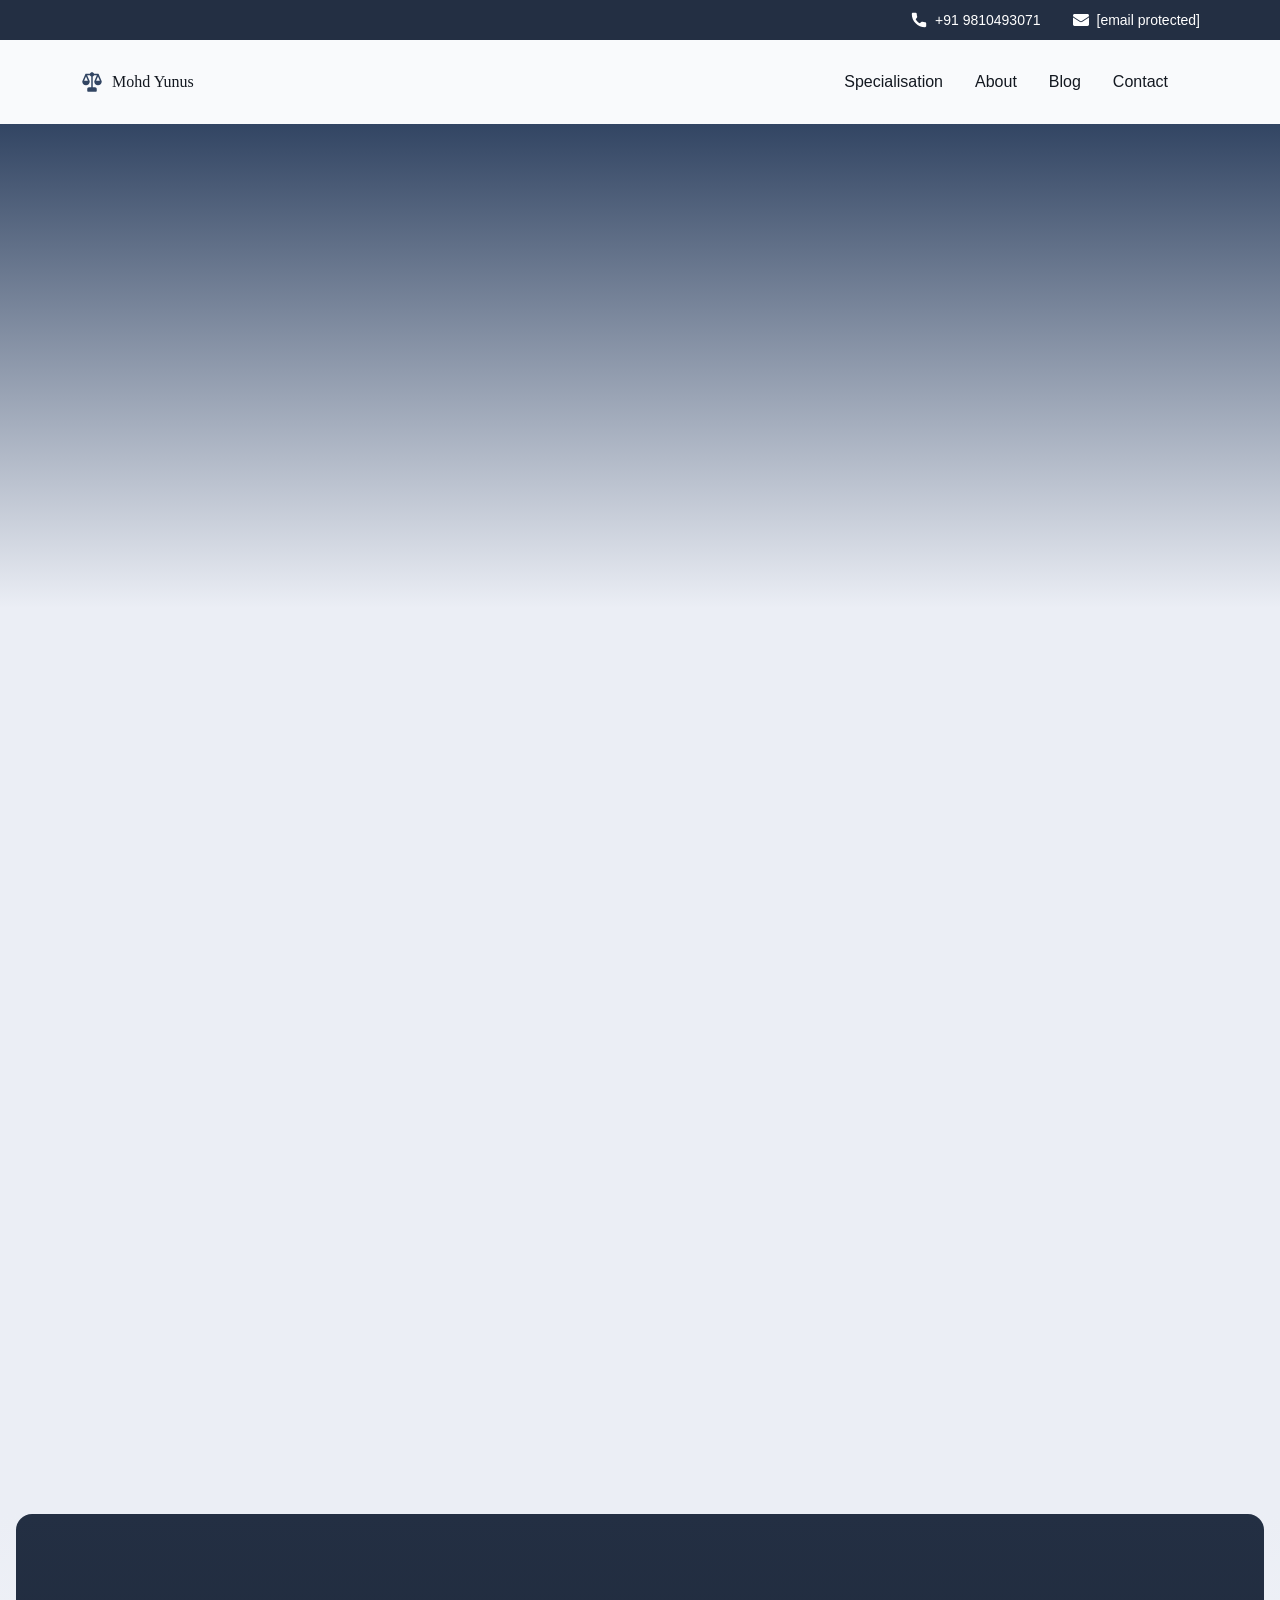
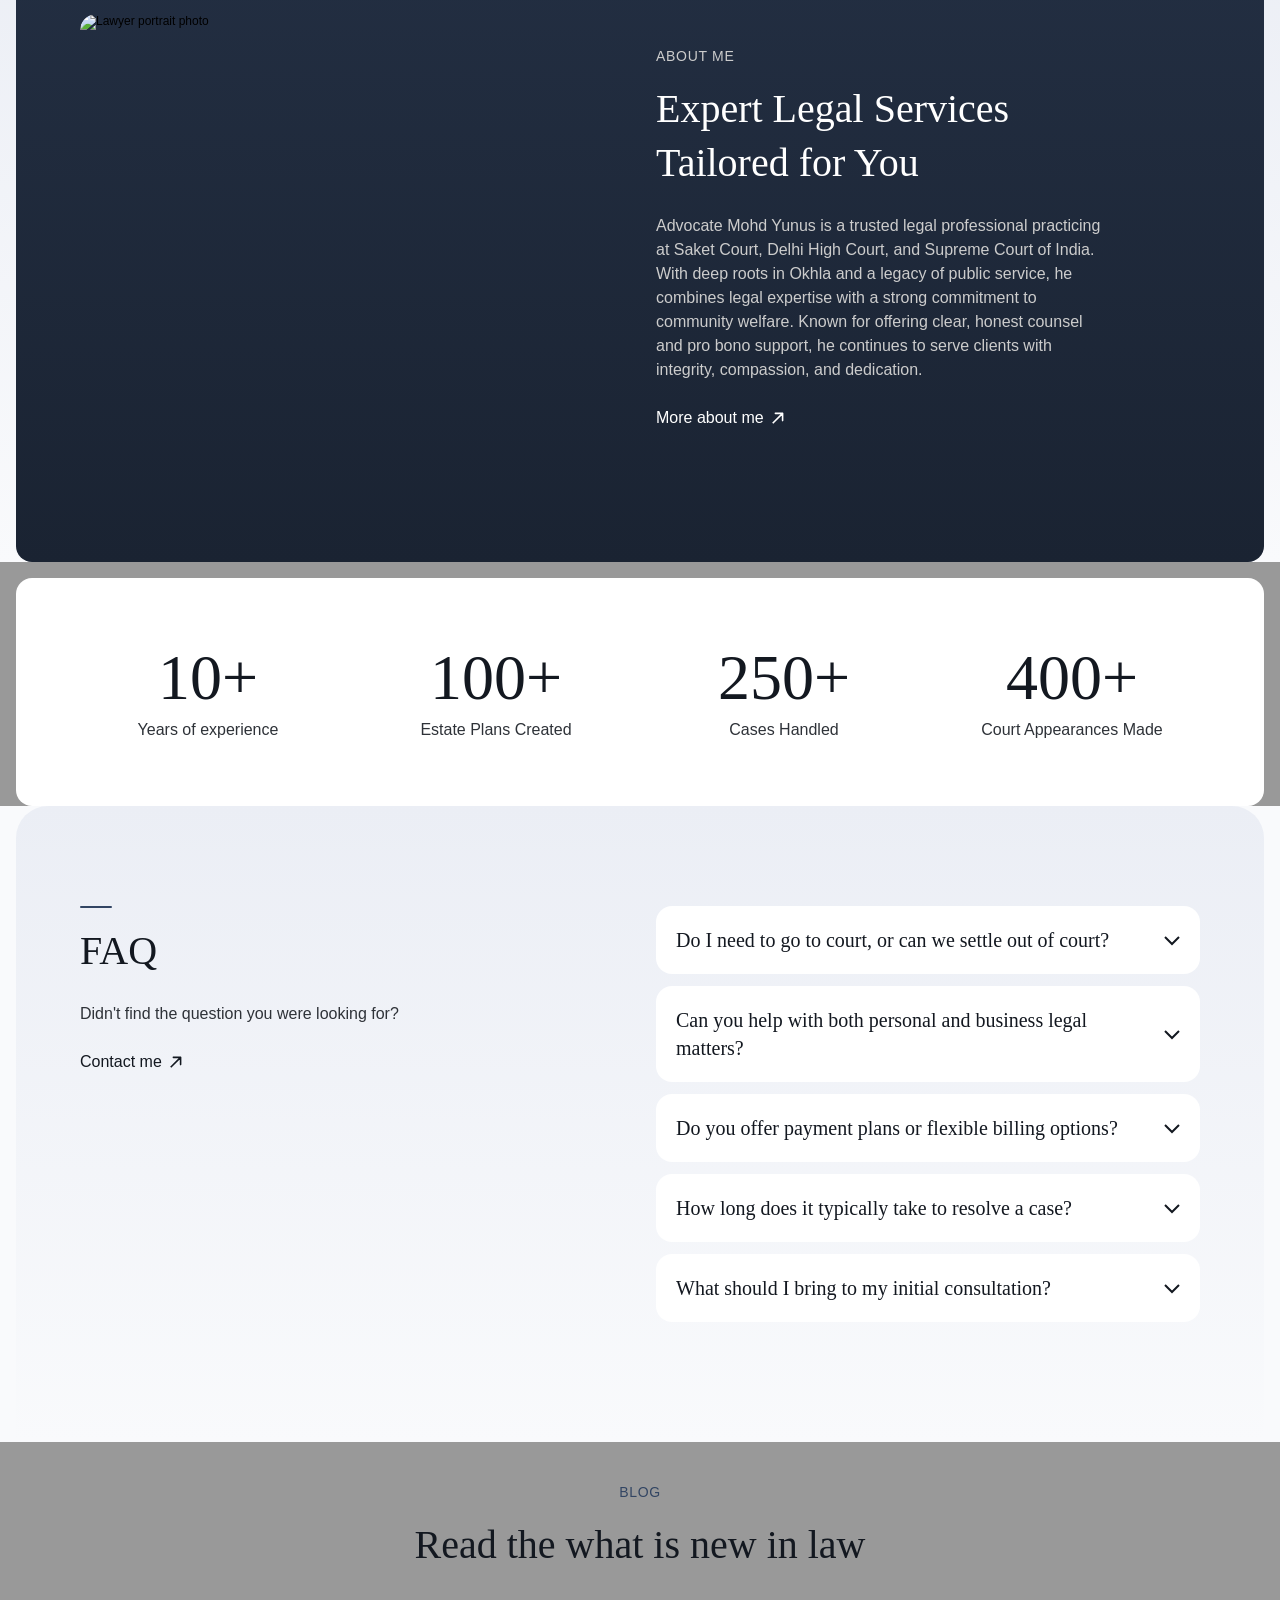
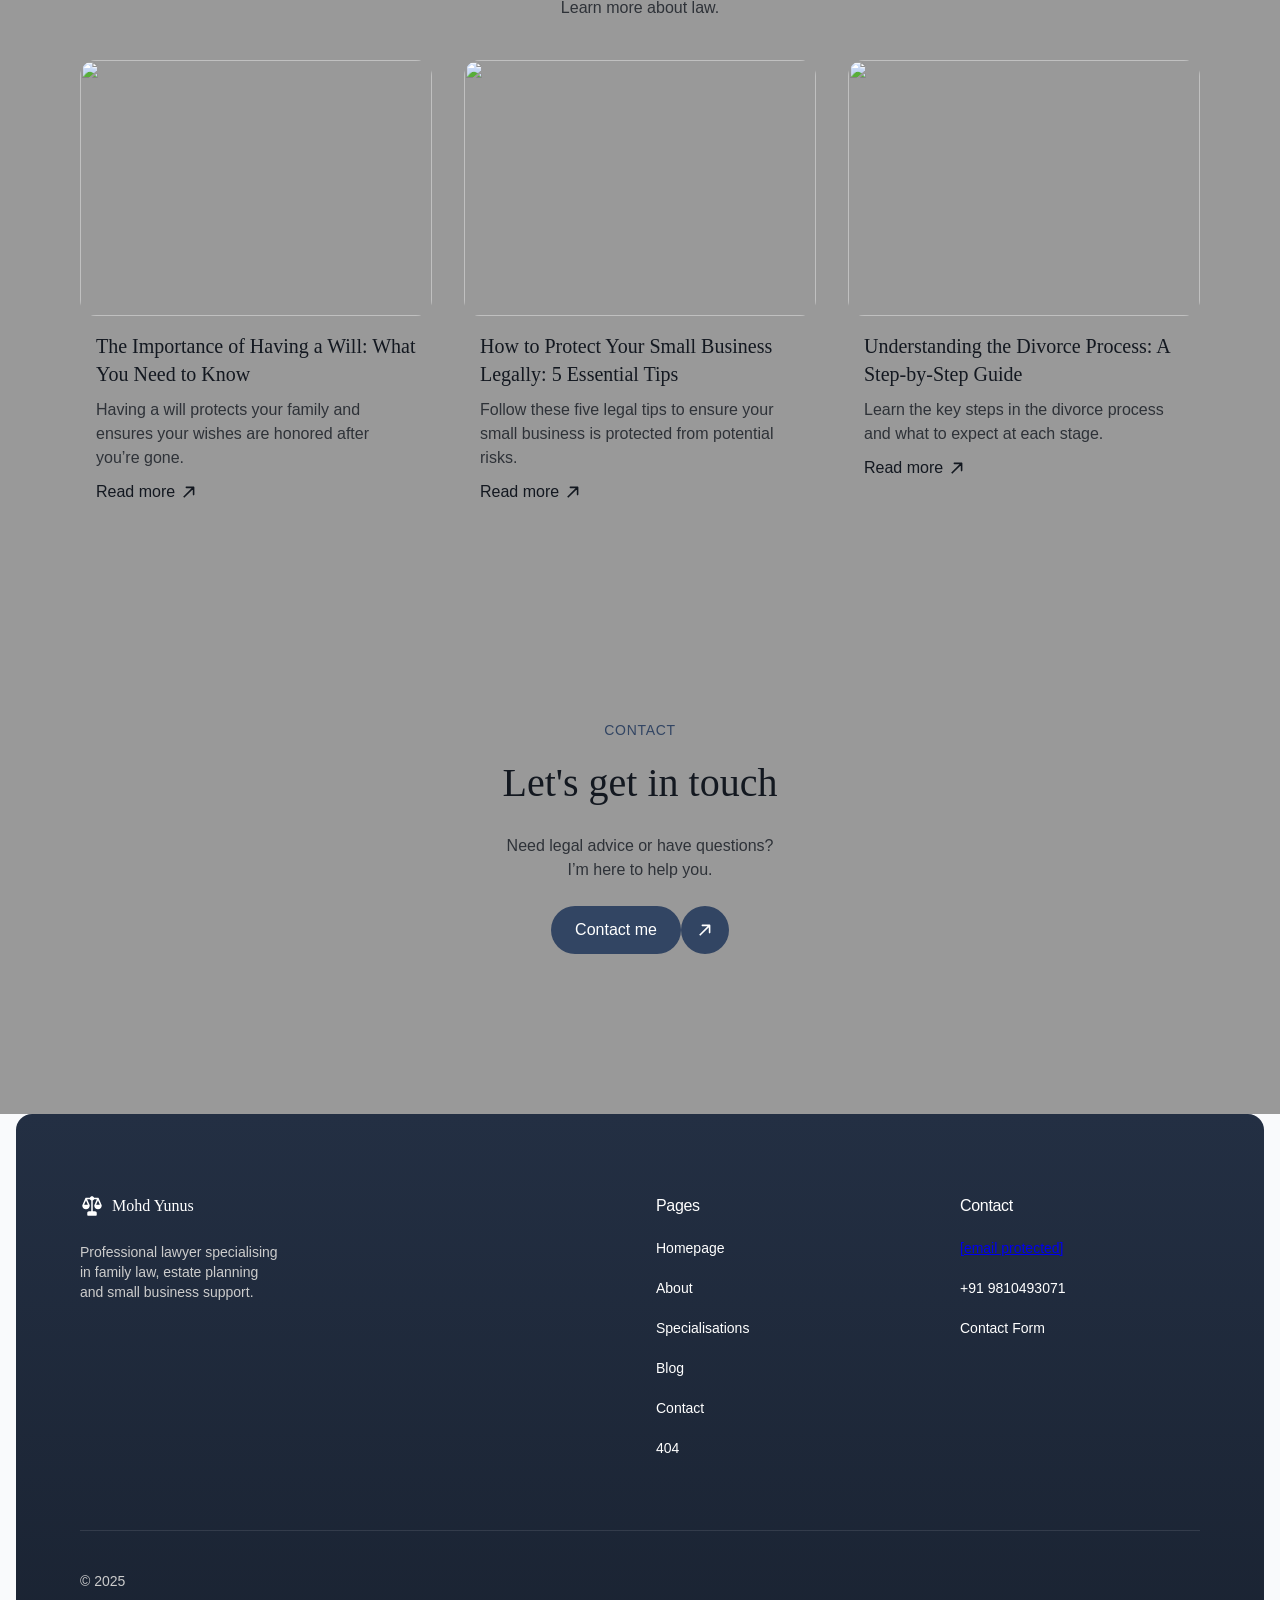
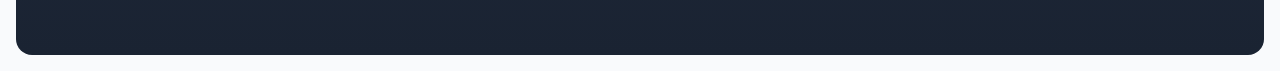
==== index.html @ 916b79f9 "Complete SEO optimization with AI LLM crawler support" ====
<!doctype html>

<html lang="en">
<head>
    <meta charset="utf-8">
    
    
    
    
    
    
    <meta name="viewport" content="width=device-width">
    <meta name="keywords" content="Advocate Mohd Yunus, Lawyer Delhi, Legal Services India, Family Lawyer, Estate Planning, Mining Law, Contract Lawyer, Child Custody, Divorce Lawyer, Supreme Court Lawyer, Delhi High Court, Saket Court">
    <meta name="author" content="Advocate Mohd Yunus">
    <meta name="robots" content="index, follow, max-image-preview:large, max-snippet:-1, max-video-preview:-1">
    <link rel="canonical" href="https://advocateyunus.com/">
    <meta name="generator" content="Framer 2797bee">
    <title>Advocate Mohd Yunus | Expert Legal Services in Delhi & Supreme Court of India</title>
    <meta name="description" content="Advocate Mohd Yunus provides expert legal services in Delhi. Specializing in family law, estate planning, mining law, contracts, child custody & divorce. 10+ years experience practicing at Saket Court, Delhi High Court & Supreme Court. Contact: contact@advocateyunus.com | +91 9810493071">
    <meta name="framer-search-index" content="https://framerusercontent.com/sites/4rAdykDVfMFw7uC4xxz9VT/searchIndex-JiqKO7cBaAKo.json">
    <link href="https://framerusercontent.com/images/tK2QjKomqQqYS8yhYmkJSuye4dE.png" rel="icon" media="(prefers-color-scheme: light)">
    <link href="https://framerusercontent.com/images/tK2QjKomqQqYS8yhYmkJSuye4dE.png" rel="icon" media="(prefers-color-scheme: dark)">
    <link rel="apple-touch-icon" href="https://framerusercontent.com/images/VGhQ67947TiY9i3liEB4foCdPtM.png">
    
    <meta property="og:type" content="website">
    <meta property="og:title" content="Advocate Mohd Yunus | Expert Legal Services in Delhi & Supreme Court of India">
    <meta property="og:description" content="Advocate Mohd Yunus provides expert legal services in Delhi. Specializing in family law, estate planning, mining law, contracts, child custody & divorce. 10+ years experience. Contact: contact@advocateyunus.com">
    <meta property="og:image" content="https://framerusercontent.com/images/YkQaGSeZFyuKtvyQGLOYklIkgs.png">
    
    <meta name="twitter:card" content="summary_large_image">
    <meta name="twitter:title" content="Advocate Mohd Yunus | Expert Legal Services in Delhi & Supreme Court of India">
    <meta name="twitter:description" content="Advocate Mohd Yunus provides expert legal services in Delhi. Specializing in family law, estate planning, mining law, contracts, child custody & divorce. 10+ years experience.">
    <meta name="twitter:image" content="https://framerusercontent.com/images/YkQaGSeZFyuKtvyQGLOYklIkgs.png">
    
    <link href="https://fonts.gstatic.com" rel="preconnect" crossorigin>
    <meta name="robots" content="max-image-preview:large">
    
    <!-- JSON-LD Structured Data -->
    <script type="application/ld+json">
    {
      "@context": "https://schema.org",
      "@type": "LegalService",
      "name": "Advocate Mohd Yunus",
      "description": "Expert legal services in Delhi specializing in family law, estate planning, mining law, contracts, child custody and divorce. 10+ years experience practicing at Saket Court, Delhi High Court and Supreme Court of India.",
      "url": "https://advocateyunus.com",
      "email": "contact@advocateyunus.com",
      "telephone": "+91-9810493071",
      "address": {
        "@type": "PostalAddress",
        "addressLocality": "Delhi",
        "addressCountry": "IN"
      },
      "geo": {
        "@type": "GeoCoordinates",
        "latitude": "28.6139",
        "longitude": "77.2090"
      },
      "areaServed": [
        {
          "@type": "City",
          "name": "Delhi"
        },
        {
          "@type": "Country",
          "name": "India"
        }
      ],
      "serviceType": [
        "Mediation Law",
        "Estate Planning",
        "Mining Law",
        "Contract Law",
        "Child Custody",
        "Divorce Law"
      ],
      "priceRange": "$$",
      "openingHours": "Mo-Fr 09:00-18:00",
      "hasMap": "https://maps.google.com/?q=Delhi+High+Court",
      "sameAs": [
        "https://www.linkedin.com/in/advocate-mohd-yunus"
      ],
      "founder": {
        "@type": "Person",
        "name": "Mohd Yunus",
        "jobTitle": "Advocate",
        "worksFor": {
          "@type": "LegalService",
          "name": "Advocate Mohd Yunus Legal Services"
        }
      },
      "aggregateRating": {
        "@type": "AggregateRating",
        "ratingValue": "4.9",
        "reviewCount": "250"
      }
    }
    </script>
    
    <style data-framer-breakpoint-css>@media(min-width: 1200px){.hidden-72rtr7{display:none!important}}@media(min-width: 810px) and (max-width: 1199px){.hidden-1yc80aa{display:none!important}}@media(max-width: 809px){.hidden-hxbb5n{display:none!important}}@media(min-width: 1200px){.hidden-m9gci1{display:none!important}}@media(min-width: 810px) and (max-width: 1199px){.hidden-1yood0i{display:none!important}}@media(max-width: 809px){.hidden-j2nasg{display:none!important}}</style><style data-framer-css-ssr-minified data-framer-components="framer-lib-cursors-host framer-QryE0 PropertyOverrides framer-IDsG3 framer-3CgYB framer-mmjYG framer-1ywat framer-ycDp0 framer-3ITvK framer-KCPfn framer-cVhwA framer-QvtSP framer-xlokn framer-81B8J framer-LLUY5 framer-O5gHG framer-Vlhnf framer-vJLm0">html,body,#main{margin:0;padding:0;box-sizing:border-box}:root{-webkit-font-smoothing:antialiased;-moz-osx-font-smoothing:grayscale}*{box-sizing:border-box;-webkit-font-smoothing:inherit}h1,h2,h3,h4,h5,h6,p,figure{margin:0}body,input,textarea,select,button{font-size:12px;font-family:sans-serif}body{--token-4a4268db-317d-4b89-bb7c-a92d9f2e035b: rgb(255, 255, 255);--token-ad6697a3-ea3b-4afc-ad61-66cc21576f35: rgb(249, 250, 252);--token-e6f66063-2ea4-4b3e-b02e-57e110d498fe: rgb(235, 238, 245);--token-0f85ed15-1602-4ebc-b9a9-9b1743b4aebd: rgb(50, 69, 99);--token-94a849e7-2d44-4029-a7ca-f017edca7ccd: rgb(43, 58, 84);--token-3914602b-7193-4cdb-a2aa-e2fc04763115: rgb(35, 47, 67);--token-6564a0e1-02fd-4771-bd54-fc4b951293fe: rgb(19, 24, 32);--token-0cb02cf8-19e9-47b1-bb01-b3e2b716f06c: rgb(46, 50, 56);--token-3fe2e14a-b264-418c-abb0-1ddf8d50fcd5: rgb(242, 242, 242);--token-c2a46b00-e309-4fd3-9f26-e560bb3b47d8: rgb(204, 204, 204);--token-78ba4c1b-d86e-4555-972e-9daa4dbead7c: rgb(153, 153, 153)}#__framer-badge-container{position:fixed;bottom:0;padding:20px;width:100%;display:flex;justify-content:right;pointer-events:none;z-index:314159}.__framer-badge{pointer-events:auto}@font-face{font-family:Lustria;font-style:normal;font-weight:400;font-display:swap;src:url(https://fonts.gstatic.com/s/lustria/v13/9oRONYodvDEyjuhOnC8zMw.woff2) format("woff2");unicode-range:U+0000-00FF,U+0131,U+0152-0153,U+02BB-02BC,U+02C6,U+02DA,U+02DC,U+0304,U+0308,U+0329,U+2000-206F,U+20AC,U+2122,U+2191,U+2193,U+2212,U+2215,U+FEFF,U+FFFD}@font-face{font-family:Inter;src:url(https://framerusercontent.com/assets/5vvr9Vy74if2I6bQbJvbw7SY1pQ.woff2);font-display:swap;font-style:normal;font-weight:400;unicode-range:U+0460-052F,U+1C80-1C88,U+20B4,U+2DE0-2DFF,U+A640-A69F,U+FE2E-FE2F}@font-face{font-family:Inter;src:url(https://framerusercontent.com/assets/EOr0mi4hNtlgWNn9if640EZzXCo.woff2);font-display:swap;font-style:normal;font-weight:400;unicode-range:U+0301,U+0400-045F,U+0490-0491,U+04B0-04B1,U+2116}@font-face{font-family:Inter;src:url(https://framerusercontent.com/assets/Y9k9QrlZAqio88Klkmbd8VoMQc.woff2);font-display:swap;font-style:normal;font-weight:400;unicode-range:U+1F00-1FFF}@font-face{font-family:Inter;src:url(https://framerusercontent.com/assets/OYrD2tBIBPvoJXiIHnLoOXnY9M.woff2);font-display:swap;font-style:normal;font-weight:400;unicode-range:U+0370-03FF}@font-face{font-family:Inter;src:url(https://framerusercontent.com/assets/JeYwfuaPfZHQhEG8U5gtPDZ7WQ.woff2);font-display:swap;font-style:normal;font-weight:400;unicode-range:U+0100-024F,U+0259,U+1E00-1EFF,U+2020,U+20A0-20AB,U+20AD-20CF,U+2113,U+2C60-2C7F,U+A720-A7FF}@font-face{font-family:Inter;src:url(https://framerusercontent.com/assets/vQyevYAyHtARFwPqUzQGpnDs.woff2);font-display:swap;font-style:normal;font-weight:400;unicode-range:U+0000-00FF,U+0131,U+0152-0153,U+02BB-02BC,U+02C6,U+02DA,U+02DC,U+2000-206F,U+2074,U+20AC,U+2122,U+2191,U+2193,U+2212,U+2215,U+FEFF,U+FFFD}@font-face{font-family:Inter;src:url(https://framerusercontent.com/assets/b6Y37FthZeALduNqHicBT6FutY.woff2);font-display:swap;font-style:normal;font-weight:400;unicode-range:U+0102-0103,U+0110-0111,U+0128-0129,U+0168-0169,U+01A0-01A1,U+01AF-01B0,U+1EA0-1EF9,U+20AB}@font-face{font-family:Inter;src:url(https://framerusercontent.com/assets/DpPBYI0sL4fYLgAkX8KXOPVt7c.woff2);font-display:swap;font-style:normal;font-weight:700;unicode-range:U+0460-052F,U+1C80-1C88,U+20B4,U+2DE0-2DFF,U+A640-A69F,U+FE2E-FE2F}@font-face{font-family:Inter;src:url(https://framerusercontent.com/assets/4RAEQdEOrcnDkhHiiCbJOw92Lk.woff2);font-display:swap;font-style:normal;font-weight:700;unicode-range:U+0301,U+0400-045F,U+0490-0491,U+04B0-04B1,U+2116}@font-face{font-family:Inter;src:url(https://framerusercontent.com/assets/1K3W8DizY3v4emK8Mb08YHxTbs.woff2);font-display:swap;font-style:normal;font-weight:700;unicode-range:U+1F00-1FFF}@font-face{font-family:Inter;src:url(https://framerusercontent.com/assets/tUSCtfYVM1I1IchuyCwz9gDdQ.woff2);font-display:swap;font-style:normal;font-weight:700;unicode-range:U+0370-03FF}@font-face{font-family:Inter;src:url(https://framerusercontent.com/assets/VgYFWiwsAC5OYxAycRXXvhze58.woff2);font-display:swap;font-style:normal;font-weight:700;unicode-range:U+0100-024F,U+0259,U+1E00-1EFF,U+2020,U+20A0-20AB,U+20AD-20CF,U+2113,U+2C60-2C7F,U+A720-A7FF}@font-face{font-family:Inter;src:url(https://framerusercontent.com/assets/DXD0Q7LSl7HEvDzucnyLnGBHM.woff2);font-display:swap;font-style:normal;font-weight:700;unicode-range:U+0000-00FF,U+0131,U+0152-0153,U+02BB-02BC,U+02C6,U+02DA,U+02DC,U+2000-206F,U+2074,U+20AC,U+2122,U+2191,U+2193,U+2212,U+2215,U+FEFF,U+FFFD}@font-face{font-family:Inter;src:url(https://framerusercontent.com/assets/GIryZETIX4IFypco5pYZONKhJIo.woff2);font-display:swap;font-style:normal;font-weight:700;unicode-range:U+0102-0103,U+0110-0111,U+0128-0129,U+0168-0169,U+01A0-01A1,U+01AF-01B0,U+1EA0-1EF9,U+20AB}@font-face{font-family:Inter;src:url(https://framerusercontent.com/assets/H89BbHkbHDzlxZzxi8uPzTsp90.woff2);font-display:swap;font-style:italic;font-weight:700;unicode-range:U+0460-052F,U+1C80-1C88,U+20B4,U+2DE0-2DFF,U+A640-A69F,U+FE2E-FE2F}@font-face{font-family:Inter;src:url(https://framerusercontent.com/assets/u6gJwDuwB143kpNK1T1MDKDWkMc.woff2);font-display:swap;font-style:italic;font-weight:700;unicode-range:U+0301,U+0400-045F,U+0490-0491,U+04B0-04B1,U+2116}@font-face{font-family:Inter;src:url(https://framerusercontent.com/assets/43sJ6MfOPh1LCJt46OvyDuSbA6o.woff2);font-display:swap;font-style:italic;font-weight:700;unicode-range:U+1F00-1FFF}@font-face{font-family:Inter;src:url(https://framerusercontent.com/assets/wccHG0r4gBDAIRhfHiOlq6oEkqw.woff2);font-display:swap;font-style:italic;font-weight:700;unicode-range:U+0370-03FF}@font-face{font-family:Inter;src:url(https://framerusercontent.com/assets/WZ367JPwf9bRW6LdTHN8rXgSjw.woff2);font-display:swap;font-style:italic;font-weight:700;unicode-range:U+0100-024F,U+0259,U+1E00-1EFF,U+2020,U+20A0-20AB,U+20AD-20CF,U+2113,U+2C60-2C7F,U+A720-A7FF}@font-face{font-family:Inter;src:url(https://framerusercontent.com/assets/QxmhnWTzLtyjIiZcfaLIJ8EFBXU.woff2);font-display:swap;font-style:italic;font-weight:700;unicode-range:U+0000-00FF,U+0131,U+0152-0153,U+02BB-02BC,U+02C6,U+02DA,U+02DC,U+2000-206F,U+2074,U+20AC,U+2122,U+2191,U+2193,U+2212,U+2215,U+FEFF,U+FFFD}@font-face{font-family:Inter;src:url(https://framerusercontent.com/assets/2A4Xx7CngadFGlVV4xrO06OBHY.woff2);font-display:swap;font-style:italic;font-weight:700;unicode-range:U+0102-0103,U+0110-0111,U+0128-0129,U+0168-0169,U+01A0-01A1,U+01AF-01B0,U+1EA0-1EF9,U+20AB}@font-face{font-family:Inter;src:url(https://framerusercontent.com/assets/CfMzU8w2e7tHgF4T4rATMPuWosA.woff2);font-display:swap;font-style:italic;font-weight:400;unicode-range:U+0460-052F,U+1C80-1C88,U+20B4,U+2DE0-2DFF,U+A640-A69F,U+FE2E-FE2F}@font-face{font-family:Inter;src:url(https://framerusercontent.com/assets/867QObYax8ANsfX4TGEVU9YiCM.woff2);font-display:swap;font-style:italic;font-weight:400;unicode-range:U+0301,U+0400-045F,U+0490-0491,U+04B0-04B1,U+2116}@font-face{font-family:Inter;src:url(https://framerusercontent.com/assets/Oyn2ZbENFdnW7mt2Lzjk1h9Zb9k.woff2);font-display:swap;font-style:italic;font-weight:400;unicode-range:U+1F00-1FFF}@font-face{font-family:Inter;src:url(https://framerusercontent.com/assets/cdAe8hgZ1cMyLu9g005pAW3xMo.woff2);font-display:swap;font-style:italic;font-weight:400;unicode-range:U+0370-03FF}@font-face{font-family:Inter;src:url(https://framerusercontent.com/assets/DOfvtmE1UplCq161m6Hj8CSQYg.woff2);font-display:swap;font-style:italic;font-weight:400;unicode-range:U+0100-024F,U+0259,U+1E00-1EFF,U+2020,U+20A0-20AB,U+20AD-20CF,U+2113,U+2C60-2C7F,U+A720-A7FF}@font-face{font-family:Inter;src:url(https://framerusercontent.com/assets/vFzuJY0c65av44uhEKB6vyjFMg.woff2);font-display:swap;font-style:italic;font-weight:400;unicode-range:U+0000-00FF,U+0131,U+0152-0153,U+02BB-02BC,U+02C6,U+02DA,U+02DC,U+2000-206F,U+2074,U+20AC,U+2122,U+2191,U+2193,U+2212,U+2215,U+FEFF,U+FFFD}@font-face{font-family:Inter;src:url(https://framerusercontent.com/assets/tKtBcDnBMevsEEJKdNGhhkLzYo.woff2);font-display:swap;font-style:italic;font-weight:400;unicode-range:U+0102-0103,U+0110-0111,U+0128-0129,U+0168-0169,U+01A0-01A1,U+01AF-01B0,U+1EA0-1EF9,U+20AB}@font-face{font-family:Satoshi;src:url(https://framerusercontent.com/third-party-assets/fontshare/wf/P2LQKHE6KA6ZP4AAGN72KDWMHH6ZH3TA/ZC32TK2P7FPS5GFTL46EU6KQJA24ZYDB/7AHDUZ4A7LFLVFUIFSARGIWCRQJHISQP.woff2);font-display:swap;font-style:normal;font-weight:500}@font-face{font-family:Satoshi;src:url(https://framerusercontent.com/third-party-assets/fontshare/wf/TTX2Z3BF3P6Y5BQT3IV2VNOK6FL22KUT/7QYRJOI3JIMYHGY6CH7SOIFRQLZOLNJ6/KFIAZD4RUMEZIYV6FQ3T3GP5PDBDB6JY.woff2);font-display:swap;font-style:normal;font-weight:400}@font-face{font-family:Satoshi;src:url(https://framerusercontent.com/third-party-assets/fontshare/wf/LAFFD4SDUCDVQEXFPDC7C53EQ4ZELWQI/PXCT3G6LO6ICM5I3NTYENYPWJAECAWDD/GHM6WVH6MILNYOOCXHXB5GTSGNTMGXZR.woff2);font-display:swap;font-style:normal;font-weight:700}@font-face{font-family:Satoshi;src:url(https://framerusercontent.com/third-party-assets/fontshare/wf/CDEBEFT2R7XKNGXSBBLZGMY4MMHZG75P/HEVKDGQCYDZ7Z6CDVR2ZQGBCTUD6ZARH/BKWEE3VKGTFABE37K2DTH625VUSN2N35.woff2);font-display:swap;font-style:italic;font-weight:700}@font-face{font-family:Satoshi;src:url(https://framerusercontent.com/third-party-assets/fontshare/wf/MPIFA4B3XXRNY2MJDGP6GOOOAF6EOCLO/W5E4ZFYPJ3V6JKMBGHB6YMITK6EWS2XA/QOMBWPST76ICDYF6WOBS7SQ7RBT67QW2.woff2);font-display:swap;font-style:italic;font-weight:400}@font-face{font-family:Satoshi;src:url(https://framerusercontent.com/third-party-assets/fontshare/wf/NID3I7RITWZSKXRCJGOCMP5NOADJK6IG/2HLHGD7OBTWCOHW64YXOE5KFXHU4KJHM/ZHME2QIRFR7UPJ47NLY27RCAFY44CKZJ.woff2);font-display:swap;font-style:italic;font-weight:500}@font-face{font-family:Lustria Placeholder;src:local("Times New Roman");ascent-override:82.91%;descent-override:28.39%;line-gap-override:0%;size-adjust:115.18%}@font-face{font-family:Inter Placeholder;src:local("Arial");ascent-override:89.79%;descent-override:22.36%;line-gap-override:0%;size-adjust:107.89%}@font-face{font-family:Satoshi Placeholder;src:local("Arial");ascent-override:102.23%;descent-override:24.29%;line-gap-override:10.12%;size-adjust:98.8%}body{--framer-will-change-override: none}@supports (background: -webkit-named-image(i)) and (not (grid-template-rows: subgrid)){body{--framer-will-change-override: transform}}[data-framer-component-type]{position:absolute}[data-framer-component-type=Text]{cursor:inherit}[data-framer-component-text-autosized] *{white-space:pre}[data-framer-component-type=Text]>*{text-align:var(--framer-text-alignment, start)}[data-framer-component-type=Text] span span,[data-framer-component-type=Text] p span,[data-framer-component-type=Text] h1 span,[data-framer-component-type=Text] h2 span,[data-framer-component-type=Text] h3 span,[data-framer-component-type=Text] h4 span,[data-framer-component-type=Text] h5 span,[data-framer-component-type=Text] h6 span{display:block}[data-framer-component-type=Text] span span span,[data-framer-component-type=Text] p span span,[data-framer-component-type=Text] h1 span span,[data-framer-component-type=Text] h2 span span,[data-framer-component-type=Text] h3 span span,[data-framer-component-type=Text] h4 span span,[data-framer-component-type=Text] h5 span span,[data-framer-component-type=Text] h6 span span{display:unset}[data-framer-component-type=Text] div div span,[data-framer-component-type=Text] a div span,[data-framer-component-type=Text] span span span,[data-framer-component-type=Text] p span span,[data-framer-component-type=Text] h1 span span,[data-framer-component-type=Text] h2 span span,[data-framer-component-type=Text] h3 span span,[data-framer-component-type=Text] h4 span span,[data-framer-component-type=Text] h5 span span,[data-framer-component-type=Text] h6 span span,[data-framer-component-type=Text] a{font-family:var(--font-family);font-style:var(--font-style);font-weight:min(calc(var(--framer-font-weight-increase, 0) + var(--font-weight, 400)),900);color:var(--text-color);letter-spacing:var(--letter-spacing);font-size:var(--font-size);text-transform:var(--text-transform);--text-decoration: var(--framer-text-decoration-style, solid) var(--framer-text-decoration, none) var(--framer-text-decoration-color, currentcolor) var(--framer-text-decoration-thickness, auto);--text-decoration-skip-ink: var(--framer-text-decoration-skip-ink);--text-underline-offset: var(--framer-text-decoration-offset);line-height:var(--line-height)}[data-framer-component-type=Text] div div span,[data-framer-component-type=Text] a div span,[data-framer-component-type=Text] span span span,[data-framer-component-type=Text] p span span,[data-framer-component-type=Text] h1 span span,[data-framer-component-type=Text] h2 span span,[data-framer-component-type=Text] h3 span span,[data-framer-component-type=Text] h4 span span,[data-framer-component-type=Text] h5 span span,[data-framer-component-type=Text] h6 span span,[data-framer-component-type=Text] a{--font-family: var(--framer-font-family);--font-style: var(--framer-font-style);--font-weight: var(--framer-font-weight);--text-color: var(--framer-text-color);--letter-spacing: var(--framer-letter-spacing);--font-size: var(--framer-font-size);--text-transform: var(--framer-text-transform);--text-decoration: var(--framer-text-decoration-style, solid) var(--framer-text-decoration, none) var(--framer-text-decoration-color, currentcolor) var(--framer-text-decoration-thickness, auto);--text-decoration-skip-ink: var(--framer-text-decoration-skip-ink);--text-underline-offset: var(--framer-text-decoration-offset);--line-height: var(--framer-line-height)}[data-framer-component-type=Text] a,[data-framer-component-type=Text] a div span,[data-framer-component-type=Text] a span span span,[data-framer-component-type=Text] a p span span,[data-framer-component-type=Text] a h1 span span,[data-framer-component-type=Text] a h2 span span,[data-framer-component-type=Text] a h3 span span,[data-framer-component-type=Text] a h4 span span,[data-framer-component-type=Text] a h5 span span,[data-framer-component-type=Text] a h6 span span{--font-family: var(--framer-link-font-family, var(--framer-font-family));--font-style: var(--framer-link-font-style, var(--framer-font-style));--font-weight: var(--framer-link-font-weight, var(--framer-font-weight));--text-color: var(--framer-link-text-color, var(--framer-text-color));--font-size: var(--framer-link-font-size, var(--framer-font-size));--text-transform: var(--framer-link-text-transform, var(--framer-text-transform));--text-decoration: var(--framer-link-text-decoration-style, var(--framer-text-decoration-style, solid)) var(--framer-link-text-decoration, var(--framer-text-decoration, none)) var(--framer-link-text-decoration-color, var(--framer-text-decoration-color, currentcolor)) var(--framer-link-text-decoration-thickness, var(--framer-text-decoration-thickness, auto));--text-decoration-skip-ink: var(--framer-link-text-decoration-skip-ink, var(--framer-text-decoration-skip-ink));--text-underline-offset: var(--framer-link-text-decoration-offset, var(--framer-text-decoration-offset))}[data-framer-component-type=Text] a:hover,[data-framer-component-type=Text] a div span:hover,[data-framer-component-type=Text] a span span span:hover,[data-framer-component-type=Text] a p span span:hover,[data-framer-component-type=Text] a h1 span span:hover,[data-framer-component-type=Text] a h2 span span:hover,[data-framer-component-type=Text] a h3 span span:hover,[data-framer-component-type=Text] a h4 span span:hover,[data-framer-component-type=Text] a h5 span span:hover,[data-framer-component-type=Text] a h6 span span:hover{--font-family: var(--framer-link-hover-font-family, var(--framer-link-font-family, var(--framer-font-family)));--font-style: var(--framer-link-hover-font-style, var(--framer-link-font-style, var(--framer-font-style)));--font-weight: var(--framer-link-hover-font-weight, var(--framer-link-font-weight, var(--framer-font-weight)));--text-color: var(--framer-link-hover-text-color, var(--framer-link-text-color, var(--framer-text-color)));--font-size: var(--framer-link-hover-font-size, var(--framer-link-font-size, var(--framer-font-size)));--text-transform: var(--framer-link-hover-text-transform, var(--framer-link-text-transform, var(--framer-text-transform)));--text-decoration: var(--framer-link-hover-text-decoration-style, var(--framer-link-text-decoration-style, var(--framer-text-decoration-style, solid))) var(--framer-link-hover-text-decoration, var(--framer-link-text-decoration, var(--framer-text-decoration, none))) var(--framer-link-hover-text-decoration-color, var(--framer-link-text-decoration-color, var(--framer-text-decoration-color, currentcolor))) var(--framer-link-hover-text-decoration-thickness, var(--framer-link-text-decoration-thickness, var(--framer-text-decoration-thickness, auto)));--text-decoration-skip-ink: var(--framer-link-hover-text-decoration-skip-ink, var(--framer-link-text-decoration-skip-ink, var(--framer-text-decoration-skip-ink)));--text-underline-offset: var(--framer-link-hover-text-decoration-offset, var(--framer-link-text-decoration-offset, var(--framer-text-decoration-offset)))}[data-framer-component-type=Text].isCurrent a,[data-framer-component-type=Text].isCurrent a div span,[data-framer-component-type=Text].isCurrent a span span span,[data-framer-component-type=Text].isCurrent a p span span,[data-framer-component-type=Text].isCurrent a h1 span span,[data-framer-component-type=Text].isCurrent a h2 span span,[data-framer-component-type=Text].isCurrent a h3 span span,[data-framer-component-type=Text].isCurrent a h4 span span,[data-framer-component-type=Text].isCurrent a h5 span span,[data-framer-component-type=Text].isCurrent a h6 span span{--font-family: var(--framer-link-current-font-family, var(--framer-link-font-family, var(--framer-font-family)));--font-style: var(--framer-link-current-font-style, var(--framer-link-font-style, var(--framer-font-style)));--font-weight: var(--framer-link-current-font-weight, var(--framer-link-font-weight, var(--framer-font-weight)));--text-color: var(--framer-link-current-text-color, var(--framer-link-text-color, var(--framer-text-color)));--font-size: var(--framer-link-current-font-size, var(--framer-link-font-size, var(--framer-font-size)));--text-transform: var(--framer-link-current-text-transform, var(--framer-link-text-transform, var(--framer-text-transform)));--text-decoration: var(--framer-link-current-text-decoration-style, var(--framer-link-text-decoration-style, var(--framer-text-decoration-style, solid))) var(--framer-link-current-text-decoration, var(--framer-link-text-decoration, var(--framer-text-decoration, none))) var(--framer-link-current-text-decoration-color, var(--framer-link-text-decoration-color, var(--framer-text-decoration-color, currentcolor))) var(--framer-link-current-text-decoration-thickness, var(--framer-link-text-decoration-thickness, var(--framer-text-decoration-thickness, auto)));--text-decoration-skip-ink: var(--framer-link-current-text-decoration-skip-ink, var(--framer-link-text-decoration-skip-ink, var(--framer-text-decoration-skip-ink)));--text-underline-offset: var(--framer-link-current-text-decoration-offset, var(--framer-link-text-decoration-offset, var(--framer-text-decoration-offset)))}p.framer-text,div.framer-text,figure.framer-text,h1.framer-text,h2.framer-text,h3.framer-text,h4.framer-text,h5.framer-text,h6.framer-text,ol.framer-text,ul.framer-text{margin:0;padding:0}p.framer-text,div.framer-text,h1.framer-text,h2.framer-text,h3.framer-text,h4.framer-text,h5.framer-text,h6.framer-text,li.framer-text,ol.framer-text,ul.framer-text,span.framer-text:not([data-text-fill]){font-family:var(--framer-blockquote-font-family, var(--framer-font-family, Inter, Inter Placeholder, sans-serif));font-style:var(--framer-blockquote-font-style, var(--framer-font-style, normal));font-weight:var(--framer-blockquote-font-weight, var(--framer-font-weight, 400));color:var(--framer-blockquote-text-color, var(--framer-text-color, #000));font-size:calc(var(--framer-blockquote-font-size, var(--framer-font-size, 16px)) * var(--framer-font-size-scale, 1));letter-spacing:var(--framer-blockquote-letter-spacing, var(--framer-letter-spacing, 0));text-transform:var(--framer-blockquote-text-transform, var(--framer-text-transform, none));text-decoration-line:var(--framer-blockquote-text-decoration, var(--framer-text-decoration, initial));text-decoration-style:var(--framer-blockquote-text-decoration-style, var(--framer-text-decoration-style, initial));text-decoration-color:var(--framer-blockquote-text-decoration-color, var(--framer-text-decoration-color, initial));text-decoration-thickness:var(--framer-blockquote-text-decoration-thickness, var(--framer-text-decoration-thickness, initial));text-decoration-skip-ink:var(--framer-blockquote-text-decoration-skip-ink, var(--framer-text-decoration-skip-ink, initial));text-underline-offset:var(--framer-blockquote-text-decoration-offset, var(--framer-text-decoration-offset, initial));line-height:var(--framer-blockquote-line-height, var(--framer-line-height, 1.2em));text-align:var(--framer-blockquote-text-alignment, var(--framer-text-alignment, start));-webkit-text-stroke-width:var(--framer-text-stroke-width, initial);-webkit-text-stroke-color:var(--framer-text-stroke-color, initial);-moz-font-feature-settings:var(--framer-font-open-type-features, initial);-webkit-font-feature-settings:var(--framer-font-open-type-features, initial);font-feature-settings:var(--framer-font-open-type-features, initial);font-variation-settings:var(--framer-font-variation-axes, normal);text-wrap:var(--framer-text-wrap-override, var(--framer-text-wrap))}@supports not (color: color(display-p3 1 1 1)){p.framer-text,div.framer-text,h1.framer-text,h2.framer-text,h3.framer-text,h4.framer-text,h5.framer-text,h6.framer-text,li.framer-text,ol.framer-text,ul.framer-text,span.framer-text:not([data-text-fill]){color:var(--framer-blockquote-text-color-rgb, var(--framer-blockquote-text-color, var(--framer-text-color-rgb, var(--framer-text-color, #000))));-webkit-text-stroke-color:var(--framer-text-stroke-color-rgb, var(--framer-text-stroke-color, initial))}}.framer-fit-text .framer-text{white-space:nowrap;white-space-collapse:preserve}strong.framer-text{font-family:var(--framer-blockquote-font-family-bold, var(--framer-font-family-bold));font-style:var(--framer-blockquote-font-style-bold, var(--framer-font-style-bold));font-weight:var(--framer-blockquote-font-weight-bold, var(--framer-font-weight-bold, bolder));font-variation-settings:var(--framer-blockquote-font-variation-axes-bold, var(--framer-font-variation-axes-bold))}em.framer-text{font-family:var(--framer-blockquote-font-family-italic, var(--framer-font-family-italic));font-style:var(--framer-blockquote-font-style-italic, var(--framer-font-style-italic, italic));font-weight:var(--framer-blockquote-font-weight-italic, var(--framer-font-weight-italic));font-variation-settings:var(--framer-blockquote-font-variation-axes-italic, var(--framer-font-variation-axes-italic))}em.framer-text>strong.framer-text{font-family:var(--framer-blockquote-font-family-bold-italic, var(--framer-font-family-bold-italic));font-style:var(--framer-blockquote-font-style-bold-italic, var(--framer-font-style-bold-italic, italic));font-weight:var(--framer-blockquote-font-weight-bold-italic, var(--framer-font-weight-bold-italic, bolder));font-variation-settings:var(--framer-blockquote-font-variation-axes-bold-italic, var(--framer-font-variation-axes-bold-italic))}p.framer-text:not(:first-child),div.framer-text:not(:first-child),h1.framer-text:not(:first-child),h2.framer-text:not(:first-child),h3.framer-text:not(:first-child),h4.framer-text:not(:first-child),h5.framer-text:not(:first-child),h6.framer-text:not(:first-child),ol.framer-text:not(:first-child),ul.framer-text:not(:first-child),blockquote.framer-text:not(:first-child),table.framer-text:not(:first-child),figure.framer-text:not(:first-child),.framer-image.framer-text:not(:first-child){margin-top:var(--framer-blockquote-paragraph-spacing, var(--framer-paragraph-spacing, 0))}li.framer-text>ul.framer-text:nth-child(2),li.framer-text>ol.framer-text:nth-child(2){margin-top:0}.framer-text[data-text-fill]{display:inline-block;background-clip:text;-webkit-background-clip:text;-webkit-text-fill-color:transparent;padding:max(0em,calc(calc(1.3em - var(--framer-blockquote-line-height, var(--framer-line-height, 1.3em))) / 2));margin:min(0em,calc(calc(1.3em - var(--framer-blockquote-line-height, var(--framer-line-height, 1.3em))) / -2))}code.framer-text,code.framer-text span.framer-text:not([data-text-fill]){font-family:var(--framer-code-font-family, var(--framer-font-family, Inter, Inter Placeholder, sans-serif));font-style:var(--framer-blockquote-font-style, var(--framer-code-font-style, var(--framer-font-style, normal)));font-weight:var(--framer-blockquote-font-weight, var(--framer-code-font-weight, var(--framer-font-weight, 400)));color:var(--framer-blockquote-text-color, var(--framer-code-text-color, var(--framer-text-color, #000)));font-size:calc(var(--framer-blockquote-font-size, var(--framer-font-size, 16px)) * var(--framer-font-size-scale, 1));letter-spacing:var(--framer-blockquote-letter-spacing, var(--framer-letter-spacing, 0));line-height:var(--framer-blockquote-line-height, var(--framer-line-height, 1.2em))}@supports not (color: color(display-p3 1 1 1)){code.framer-text,code.framer-text span.framer-text:not([data-text-fill]){color:var(--framer-blockquote-text-color-rgb, var(--framer-blockquote-text-color, var(--framer-code-text-color-rgb, var(--framer-code-text-color, var(--framer-text-color-rgb, var(--framer-text-color, #000))))))}}blockquote.framer-text{margin-block-start:initial;margin-block-end:initial;margin-inline-start:initial;margin-inline-end:initial;unicode-bidi:initial}a.framer-text,a.framer-text span.framer-text:not([data-text-fill]),span.framer-text[data-nested-link],span.framer-text[data-nested-link] span.framer-text:not([data-text-fill]){font-family:var(--framer-blockquote-font-family, var(--framer-link-font-family, var(--framer-font-family, Inter, Inter Placeholder, sans-serif)));font-style:var(--framer-blockquote-font-style, var(--framer-link-font-style, var(--framer-font-style, normal)));font-weight:var(--framer-blockquote-font-weight, var(--framer-link-font-weight, var(--framer-font-weight, 400)));color:var(--framer-blockquote-text-color, var(--framer-link-text-color, var(--framer-text-color, #000)));font-size:calc(var(--framer-blockquote-font-size, var(--framer-font-size, 16px)) * var(--framer-font-size-scale, 1));text-transform:var(--framer-blockquote-text-transform, var(--framer-link-text-transform, var(--framer-text-transform, none)));cursor:var(--framer-custom-cursors, pointer)}a.framer-text,span.framer-text[data-nested-link]{text-decoration-line:var(--framer-blockquote-text-decoration, var(--framer-link-text-decoration, var(--framer-text-decoration, initial)));text-decoration-style:var(--framer-blockquote-text-decoration-style, var(--framer-link-text-decoration-style, var(--framer-text-decoration-style, initial)));text-decoration-color:var(--framer-blockquote-text-decoration-color, var(--framer-link-text-decoration-color, var(--framer-text-decoration-color, initial)));text-decoration-thickness:var(--framer-blockquote-text-decoration-thickness, var(--framer-link-text-decoration-thickness, var(--framer-text-decoration-thickness, initial)));text-decoration-skip-ink:var(--framer-blockquote-text-decoration-skip-ink, var(--framer-link-text-decoration-skip-ink, var(--framer-text-decoration-skip-ink, initial)));text-underline-offset:var(--framer-blockquote-text-decoration-offset, var(--framer-link-text-decoration-offset, var(--framer-text-decoration-offset, initial)))}@supports not (color: color(display-p3 1 1 1)){a.framer-text,a.framer-text span.framer-text:not([data-text-fill]),span.framer-text[data-nested-link],span.framer-text[data-nested-link] span.framer-text:not([data-text-fill]){color:var(--framer-blockquote-text-color-rgb, var(--framer-blockquote-text-color, var(--framer-link-text-color-rgb, var(--framer-link-text-color, var(--framer-text-color-rgb, var(--framer-text-color, #000))))))}}code.framer-text a.framer-text,code.framer-text a.framer-text span.framer-text:not([data-text-fill]),code.framer-text span.framer-text[data-nested-link],code.framer-text span.framer-text[data-nested-link] span.framer-text:not([data-text-fill]){font-family:var(--framer-code-font-family, var(--framer-font-family, Inter, Inter Placeholder, sans-serif));font-style:var(--framer-blockquote-font-style, var(--framer-code-font-style, var(--framer-font-style, normal)));font-weight:var(--framer-blockquote-font-weight, var(--framer-code-font-weight, var(--framer-font-weight, 400)));color:var(--framer-blockquote-text-color, var(--framer-link-text-color, var(--framer-code-text-color, var(--framer-text-color, #000))));font-size:calc(var(--framer-blockquote-font-size, var(--framer-font-size, 16px)) * var(--framer-font-size-scale, 1))}@supports not (color: color(display-p3 1 1 1)){code.framer-text a.framer-text,code.framer-text a.framer-text span.framer-text:not([data-text-fill]),code.framer-text span.framer-text[data-nested-link],code.framer-text span.framer-text[data-nested-link] span.framer-text:not([data-text-fill]){color:var(--framer-blockquote-text-color-rgb, var(--framer-blockquote-text-color, var(--framer-link-text-color-rgb, var(--framer-link-text-color, var(--framer-code-text-color-rgb, var(--framer-code-text-color, var(--framer-text-color-rgb, var(--framer-text-color, #000))))))))}}a.framer-text:hover,a.framer-text:hover span.framer-text:not([data-text-fill]),span.framer-text[data-nested-link]:hover,span.framer-text[data-nested-link]:hover span.framer-text:not([data-text-fill]){font-family:var(--framer-link-hover-font-family, var(--framer-blockquote-font-family, var(--framer-link-font-family, var(--framer-font-family, Inter, Inter Placeholder, sans-serif))));font-style:var(--framer-link-hover-font-style, var(--framer-blockquote-font-style, var(--framer-link-font-style, var(--framer-font-style, normal))));font-weight:var(--framer-link-hover-font-weight, var(--framer-blockquote-font-weight, var(--framer-link-font-weight, var(--framer-font-weight, 400))));color:var(--framer-link-hover-text-color, var(--framer-blockquote-text-color, var(--framer-link-text-color, var(--framer-text-color, #000))));font-size:calc(var(--framer-link-hover-font-size, var(--framer-blockquote-font-size, var(--framer-font-size, 16px))) * var(--framer-font-size-scale, 1));text-transform:var(--framer-link-hover-text-transform, var(--framer-blockquote-text-transform, var(--framer-link-text-transform, var(--framer-text-transform, none))))}a.framer-text:hover,span.framer-text[data-nested-link]:hover{text-decoration-line:var(--framer-link-hover-text-decoration, var(--framer-blockquote-text-decoration, var(--framer-link-text-decoration, var(--framer-text-decoration, initial))));text-decoration-style:var(--framer-link-hover-text-decoration-style, var(--framer-blockquote-text-decoration-style, var(--framer-link-text-decoration-style, var(--framer-text-decoration-style, initial))));text-decoration-color:var(--framer-link-hover-text-decoration-color, var(--framer-blockquote-text-decoration-color, var(--framer-link-text-decoration-color, var(--framer-text-decoration-color, initial))));text-decoration-thickness:var(--framer-link-hover-text-decoration-thickness, var(--framer-blockquote-text-decoration-thickness, var(--framer-link-text-decoration-thickness, var(--framer-text-decoration-thickness, initial))));text-decoration-skip-ink:var(--framer-link-hover-text-decoration-skip-ink, var(--framer-blockquote-text-decoration-skip-ink, var(--framer-link-text-decoration-skip-ink, var(--framer-text-decoration-skip-ink, initial))));text-underline-offset:var(--framer-link-hover-text-decoration-offset, var(--framer-blockquote-text-decoration-offset, var(--framer-link-text-decoration-offset, var(--framer-text-decoration-offset, initial))))}@supports not (color: color(display-p3 1 1 1)){a.framer-text:hover,a.framer-text:hover span.framer-text:not([data-text-fill]),span.framer-text[data-nested-link]:hover,span.framer-text[data-nested-link]:hover span.framer-text:not([data-text-fill]){color:var(--framer-link-hover-text-color-rgb, var(--framer-link-hover-text-color, var(--framer-blockquote-text-color-rgb, var(--framer-blockquote-text-color, var(--framer-link-text-color-rgb, var(--framer-link-text-color, var(--framer-text-color-rgb, var(--framer-text-color, #000))))))))}}code.framer-text a.framer-text:hover,code.framer-text a.framer-text:hover span.framer-text:not([data-text-fill]),code.framer-text span.framer-text[data-nested-link]:hover,code.framer-text span.framer-text[data-nested-link]:hover span.framer-text:not([data-text-fill]){font-family:var(var(--framer-code-font-family, var(--framer-font-family, Inter, Inter Placeholder, sans-serif)));font-style:var(--framer-blockquote-font-style, var(--framer-code-font-style, var(--framer-font-style, normal)));font-weight:var(--framer-blockquote-font-weight, var(--framer-code-font-weight, var(--framer-font-weight, 400)));color:var(--framer-link-hover-text-color, var(--framer-blockquote-text-color, var(--framer-link-text-color, var(--framer-code-text-color, var(--framer-text-color, #000)))));font-size:calc(var(--framer-link-hover-font-size, var(--framer-blockquote-font-size, var(--framer-link-font-size, var(--framer-font-size, 16px)))) * var(--framer-font-size-scale, 1))}@supports not (color: color(display-p3 1 1 1)){code.framer-text a.framer-text:hover,code.framer-text a.framer-text:hover span.framer-text:not([data-text-fill]),code.framer-text span.framer-text[data-nested-link]:hover,code.framer-text span.framer-text[data-nested-link]:hover span.framer-text:not([data-text-fill]){color:var(--framer-link-hover-text-color-rgb, var(--framer-link-hover-text-color, var(--framer-blockquote-text-color-rgb, var(--framer-blockquote-text-color, var(--framer-link-text-color-rgb, var(--framer-link-text-color, var(--framer-text-color-rgb, var(--framer-text-color, #000))))))))}}a.framer-text[data-framer-page-link-current],a.framer-text[data-framer-page-link-current] span.framer-text:not([data-text-fill]),span.framer-text[data-framer-page-link-current],span.framer-text[data-framer-page-link-current] span.framer-text:not([data-text-fill]){font-family:var(--framer-link-current-font-family, var(--framer-link-font-family, var(--framer-font-family, Inter, Inter Placeholder, sans-serif)));font-style:var(--framer-link-current-font-style, var(--framer-link-font-style, var(--framer-font-style, normal)));font-weight:var(--framer-link-current-font-weight, var(--framer-link-font-weight, var(--framer-font-weight, 400)));color:var(--framer-link-current-text-color, var(--framer-link-text-color, var(--framer-text-color, #000)));font-size:calc(var(--framer-link-current-font-size, var(--framer-link-font-size, var(--framer-font-size, 16px))) * var(--framer-font-size-scale, 1));text-transform:var(--framer-link-current-text-transform, var(--framer-link-text-transform, var(--framer-text-transform, none)))}a.framer-text[data-framer-page-link-current],span.framer-text[data-framer-page-link-current]{text-decoration-line:var(--framer-link-current-text-decoration, var(--framer-link-text-decoration, var(--framer-text-decoration, initial)));text-decoration-style:var(--framer-link-current-text-decoration-style, var(--framer-link-text-decoration-style, var(--framer-text-decoration-style, initial)));text-decoration-color:var(--framer-link-current-text-decoration-color, var(--framer-link-text-decoration-color, var(--framer-text-decoration-color, initial)));text-decoration-thickness:var(--framer-link-current-text-decoration-thickness, var(--framer-link-text-decoration-thickness, var(--framer-text-decoration-thickness, initial)));text-decoration-skip-ink:var(--framer-link-current-text-decoration-skip-ink, var(--framer-link-text-decoration-skip-ink, var(--framer-text-decoration-skip-ink, initial)));text-underline-offset:var(--framer-link-current-text-decoration-offset, var(--framer-link-text-decoration-offset, var(--framer-text-decoration-offset, initial)))}@supports not (color: color(display-p3 1 1 1)){a.framer-text[data-framer-page-link-current],a.framer-text[data-framer-page-link-current] span.framer-text:not([data-text-fill]),span.framer-text[data-framer-page-link-current],span.framer-text[data-framer-page-link-current] span.framer-text:not([data-text-fill]){color:var(--framer-link-current-text-color-rgb, var(--framer-link-current-text-color, var(--framer-link-text-color-rgb, var(--framer-link-text-color, var(--framer-text-color-rgb, var(--framer-text-color, #000))))))}}code.framer-text a.framer-text[data-framer-page-link-current],code.framer-text a.framer-text[data-framer-page-link-current] span.framer-text:not([data-text-fill]),code.framer-text span.framer-text[data-framer-page-link-current],code.framer-text span.framer-text[data-framer-page-link-current] span.framer-text:not([data-text-fill]){font-family:var(--framer-code-font-family, var(--framer-font-family, Inter, Inter Placeholder, sans-serif));font-style:var(--framer-code-font-style, var(--framer-font-style, normal));font-weight:var(--framer-code-font-weight, var(--framer-font-weight, 400));color:var(--framer-link-current-text-color, var(--framer-link-text-color, var(--framer-code-text-color, var(--framer-text-color, #000))));font-size:calc(var(--framer-link-current-font-size, var(--framer-link-font-size, var(--framer-font-size, 16px))) * var(--framer-font-size-scale, 1))}@supports not (color: color(display-p3 1 1 1)){code.framer-text a.framer-text[data-framer-page-link-current],code.framer-text a.framer-text[data-framer-page-link-current] span.framer-text:not([data-text-fill]),code.framer-text span.framer-text[data-framer-page-link-current],code.framer-text span.framer-text[data-framer-page-link-current] span.framer-text:not([data-text-fill]){color:var(--framer-link-current-text-color-rgb, var(--framer-link-current-text-color, var(--framer-link-text-color-rgb, var(--framer-link-text-color, var(--framer-code-text-color-rgb, var(--framer-code-text-color, var(--framer-text-color-rgb, var(--framer-text-color, #000))))))))}}a.framer-text[data-framer-page-link-current]:hover,a.framer-text[data-framer-page-link-current]:hover span.framer-text:not([data-text-fill]),span.framer-text[data-framer-page-link-current]:hover,span.framer-text[data-framer-page-link-current]:hover span.framer-text:not([data-text-fill]){font-family:var(--framer-link-hover-font-family, var(--framer-link-current-font-family, var(--framer-link-font-family, var(--framer-font-family, Inter, Inter Placeholder, sans-serif))));font-style:var(--framer-link-hover-font-style, var(--framer-link-current-font-style, var(--framer-link-font-style, var(--framer-font-style, normal))));font-weight:var(--framer-link-hover-font-weight, var(--framer-link-current-font-weight, var(--framer-link-font-weight, var(--framer-font-weight, 400))));color:var(--framer-link-hover-text-color, var(--framer-link-current-text-color, var(--framer-link-text-color, var(--framer-text-color, #000))));font-size:calc(var(--framer-link-hover-font-size, var(--framer-link-current-font-size, var(--framer-link-font-size, var(--framer-font-size, 16px)))) * var(--framer-font-size-scale, 1));text-transform:var(--framer-link-hover-text-transform, var(--framer-link-current-text-transform, var(--framer-link-text-transform, var(--framer-text-transform, none))))}a.framer-text[data-framer-page-link-current]:hover,span.framer-text[data-framer-page-link-current]:hover{text-decoration-line:var(--framer-link-hover-text-decoration, var(--framer-link-current-text-decoration, var(--framer-link-text-decoration, var(--framer-text-decoration, initial))));text-decoration-style:var(--framer-link-hover-text-decoration-style, var(--framer-link-current-text-decoration-style, var(--framer-link-text-decoration-style, var(--framer-text-decoration-style, initial))));text-decoration-color:var(--framer-link-hover-text-decoration-color, var(--framer-link-current-text-decoration-color, var(--framer-link-text-decoration-color, var(--framer-text-decoration-color, initial))));text-decoration-thickness:var(--framer-link-hover-text-decoration-thickness, var(--framer-link-current-text-decoration-thickness, var(--framer-link-text-decoration-thickness, var(--framer-text-decoration-thickness, initial))));text-decoration-skip-ink:var(--framer-link-hover-text-decoration-skip-ink, var(--framer-link-current-text-decoration-skip-ink, var(--framer-link-text-decoration-skip-ink, var(--framer-text-decoration-skip-ink, initial))));text-underline-offset:var(--framer-link-hover-text-decoration-offset, var(--framer-link-current-text-decoration-offset, var(--framer-link-text-decoration-offset, var(--framer-text-decoration-offset, initial))))}@supports not (color: color(display-p3 1 1 1)){a.framer-text[data-framer-page-link-current]:hover,a.framer-text[data-framer-page-link-current]:hover span.framer-text:not([data-text-fill]),span.framer-text[data-framer-page-link-current]:hover,span.framer-text[data-framer-page-link-current]:hover span.framer-text:not([data-text-fill]){color:var(--framer-link-hover-text-color-rgb, var(--framer-link-hover-text-color, var(--framer-link-current-text-color-rgb, var(--framer-link-current-text-color, var(--framer-link-text-color-rgb, var(--framer-link-text-color, var(--framer-code-text-color-rgb, var(--framer-code-text-color, var(--framer-text-color-rgb, var(--framer-text-color, #000))))))))))}}code.framer-text a.framer-text[data-framer-page-link-current]:hover,code.framer-text a.framer-text[data-framer-page-link-current]:hover span.framer-text:not([data-text-fill]),code.framer-text span.framer-text[data-framer-page-link-current]:hover,code.framer-text span.framer-text[data-framer-page-link-current]:hover span.framer-text:not([data-text-fill]){font-family:var(--framer-code-font-family, var(--framer-font-family, Inter, Inter Placeholder, sans-serif));font-style:var(--framer-code-font-style, var(--framer-font-style, normal));font-weight:var(--framer-code-font-weight, var(--framer-font-weight, 400));color:var(--framer-link-hover-text-color, var(--framer-link-current-text-color, var(--framer-link-text-color, var(--framer-code-text-color, var(--framer-text-color, #000)))));font-size:calc(var(--framer-link-hover-font-size, var(--framer-link-current-font-size, var(--framer-link-font-size, var(--framer-font-size, 16px)))) * var(--framer-font-size-scale, 1))}@supports not (color: color(display-p3 1 1 1)){code.framer-text a.framer-text[data-framer-page-link-current]:hover,code.framer-text a.framer-text[data-framer-page-link-current]:hover span.framer-text:not([data-text-fill]),code.framer-text span.framer-text[data-framer-page-link-current]:hover,code.framer-text span.framer-text[data-framer-page-link-current]:hover span.framer-text:not([data-text-fill]){color:var(--framer-link-hover-text-color-rgb, var(--framer-link-hover-text-color, var(--framer-link-current-text-color-rgb, var(--framer-link-current-text-color, var(--framer-link-text-color-rgb, var(--framer-link-text-color, var(--framer-code-text-color-rgb, var(--framer-code-text-color, var(--framer-text-color-rgb, var(--framer-text-color, #000))))))))))}}.framer-image.framer-text{display:block;max-width:100%;height:auto}.text-styles-preset-reset.framer-text{--framer-font-family: Inter, Inter Placeholder, sans-serif;--framer-font-style: normal;--framer-font-weight: 500;--framer-text-color: #000;--framer-font-size: 16px;--framer-letter-spacing: 0;--framer-text-transform: none;--framer-text-decoration: none;--framer-text-decoration-style: none;--framer-text-decoration-color: none;--framer-text-decoration-thickness: none;--framer-text-decoration-skip-ink: none;--framer-text-decoration-offset: none;--framer-line-height: 1.2em;--framer-text-alignment: start;--framer-font-open-type-features: normal}ol.framer-text{--list-style-type: decimal}ul.framer-text,ol.framer-text{padding-left:3ch;position:relative}li.framer-text{counter-increment:list-item;list-style:none}ol.framer-text>li.framer-text:before{position:absolute;left:0;content:counter(list-item,var(--list-style-type)) ".";font-variant-numeric:tabular-nums}ol.framer-text>li.framer-text:nth-last-child(n+100),ol.framer-text>li.framer-text:nth-last-child(n+100)~li{padding-left:1ch}ol.framer-text>li.framer-text:nth-last-child(n+1000),ol.framer-text>li.framer-text:nth-last-child(n+1000)~li{padding-left:2ch}ol.framer-text>li.framer-text:nth-last-child(n+10000),ol.framer-text>li.framer-text:nth-last-child(n+10000)~li{padding-left:3ch}ol.framer-text>li.framer-text:nth-last-child(n+100000),ol.framer-text>li.framer-text:nth-last-child(n+100000)~li{padding-left:4ch}ol.framer-text>li.framer-text:nth-last-child(n+1000000),ol.framer-text>li.framer-text:nth-last-child(n+1000000)~li{padding-left:5ch}ul.framer-text>li.framer-text:before{position:absolute;left:0;content:"\2022"}.framer-table-wrapper{overflow-x:auto}table.framer-text,.framer-table-wrapper table.framer-text{border-collapse:separate;border-spacing:0;table-layout:auto;word-break:normal;width:100%}td.framer-text,th.framer-text{min-width:16ch;vertical-align:top}.framer-text-module[style*=aspect-ratio]>:first-child{width:100%}@supports not (aspect-ratio: 1){.framer-text-module[style*=aspect-ratio]{position:relative}}@supports not (aspect-ratio: 1){.framer-text-module[style*=aspect-ratio]:before{content:"";display:block;padding-bottom:calc(100% / calc(var(--aspect-ratio)))}}@supports not (aspect-ratio: 1){.framer-text-module[style*=aspect-ratio]>:first-child{position:absolute;top:0;left:0;height:100%}}[data-framer-component-type=DeprecatedRichText]{cursor:inherit}[data-framer-component-type=DeprecatedRichText] .text-styles-preset-reset{--framer-font-family: Inter, Inter Placeholder, sans-serif;--framer-font-style: normal;--framer-font-weight: 500;--framer-text-color: #000;--framer-font-size: 16px;--framer-letter-spacing: 0;--framer-text-transform: none;--framer-text-decoration: none;--framer-line-height: 1.2em;--framer-text-alignment: start;--framer-font-open-type-features: normal;--font-variation-settings: normal}[data-framer-component-type=DeprecatedRichText] p,[data-framer-component-type=DeprecatedRichText] div,[data-framer-component-type=DeprecatedRichText] h1,[data-framer-component-type=DeprecatedRichText] h2,[data-framer-component-type=DeprecatedRichText] h3,[data-framer-component-type=DeprecatedRichText] h4,[data-framer-component-type=DeprecatedRichText] h5,[data-framer-component-type=DeprecatedRichText] h6{margin:0;padding:0}[data-framer-component-type=DeprecatedRichText] p,[data-framer-component-type=DeprecatedRichText] div,[data-framer-component-type=DeprecatedRichText] h1,[data-framer-component-type=DeprecatedRichText] h2,[data-framer-component-type=DeprecatedRichText] h3,[data-framer-component-type=DeprecatedRichText] h4,[data-framer-component-type=DeprecatedRichText] h5,[data-framer-component-type=DeprecatedRichText] h6,[data-framer-component-type=DeprecatedRichText] li,[data-framer-component-type=DeprecatedRichText] ol,[data-framer-component-type=DeprecatedRichText] ul,[data-framer-component-type=DeprecatedRichText] span:not([data-text-fill]){font-family:var(--framer-font-family, Inter, Inter Placeholder, sans-serif);font-style:var(--framer-font-style, normal);font-weight:var(--framer-font-weight, 400);color:var(--framer-text-color, #000);font-size:var(--framer-font-size, 16px);letter-spacing:var(--framer-letter-spacing, 0);text-transform:var(--framer-text-transform, none);text-decoration:var(--framer-text-decoration, none);line-height:var(--framer-line-height, 1.2em);text-align:var(--framer-text-alignment, start)}[data-framer-component-type=DeprecatedRichText] p:not(:first-child),[data-framer-component-type=DeprecatedRichText] div:not(:first-child),[data-framer-component-type=DeprecatedRichText] h1:not(:first-child),[data-framer-component-type=DeprecatedRichText] h2:not(:first-child),[data-framer-component-type=DeprecatedRichText] h3:not(:first-child),[data-framer-component-type=DeprecatedRichText] h4:not(:first-child),[data-framer-component-type=DeprecatedRichText] h5:not(:first-child),[data-framer-component-type=DeprecatedRichText] h6:not(:first-child),[data-framer-component-type=DeprecatedRichText] ol:not(:first-child),[data-framer-component-type=DeprecatedRichText] ul:not(:first-child),[data-framer-component-type=DeprecatedRichText] .framer-image:not(:first-child){margin-top:var(--framer-paragraph-spacing, 0)}[data-framer-component-type=DeprecatedRichText] span[data-text-fill]{display:inline-block;background-clip:text;-webkit-background-clip:text;-webkit-text-fill-color:transparent}[data-framer-component-type=DeprecatedRichText] a,[data-framer-component-type=DeprecatedRichText] a span:not([data-text-fill]){font-family:var(--framer-link-font-family, var(--framer-font-family, Inter, Inter Placeholder, sans-serif));font-style:var(--framer-link-font-style, var(--framer-font-style, normal));font-weight:var(--framer-link-font-weight, var(--framer-font-weight, 400));color:var(--framer-link-text-color, var(--framer-text-color, #000));font-size:var(--framer-link-font-size, var(--framer-font-size, 16px));text-transform:var(--framer-link-text-transform, var(--framer-text-transform, none));text-decoration:var(--framer-link-text-decoration, var(--framer-text-decoration, none))}[data-framer-component-type=DeprecatedRichText] a:hover,[data-framer-component-type=DeprecatedRichText] a:hover span:not([data-text-fill]){font-family:var(--framer-link-hover-font-family, var(--framer-link-font-family, var(--framer-font-family, Inter, Inter Placeholder, sans-serif)));font-style:var(--framer-link-hover-font-style, var(--framer-link-font-style, var(--framer-font-style, normal)));font-weight:var(--framer-link-hover-font-weight, var(--framer-link-font-weight, var(--framer-font-weight, 400)));color:var(--framer-link-hover-text-color, var(--framer-link-text-color, var(--framer-text-color, #000)));font-size:var(--framer-link-hover-font-size, var(--framer-link-font-size, var(--framer-font-size, 16px)));text-transform:var(--framer-link-hover-text-transform, var(--framer-link-text-transform, var(--framer-text-transform, none)));text-decoration:var(--framer-link-hover-text-decoration, var(--framer-link-text-decoration, var(--framer-text-decoration, none)))}[data-framer-component-type=DeprecatedRichText] a[data-framer-page-link-current],[data-framer-component-type=DeprecatedRichText] a[data-framer-page-link-current] span:not([data-text-fill]):not([data-nested-link]){font-family:var(--framer-link-current-font-family, var(--framer-link-font-family, var(--framer-font-family, Inter, Inter Placeholder, sans-serif)));font-style:var(--framer-link-current-font-style, var(--framer-link-font-style, var(--framer-font-style, normal)));font-weight:var(--framer-link-current-font-weight, var(--framer-link-font-weight, var(--framer-font-weight, 400)));color:var(--framer-link-current-text-color, var(--framer-link-text-color, var(--framer-text-color, #000)));font-size:var(--framer-link-current-font-size, var(--framer-link-font-size, var(--framer-font-size, 16px)));text-transform:var(--framer-link-current-text-transform, var(--framer-link-text-transform, var(--framer-text-transform, none)));text-decoration:var(--framer-link-current-text-decoration, var(--framer-link-text-decoration, var(--framer-text-decoration, none)))}[data-framer-component-type=DeprecatedRichText] a[data-framer-page-link-current]:hover,[data-framer-component-type=DeprecatedRichText] a[data-framer-page-link-current]:hover span:not([data-text-fill]):not([data-nested-link]){font-family:var(--framer-link-hover-font-family, var(--framer-link-current-font-family, var(--framer-link-font-family, var(--framer-font-family, Inter, Inter Placeholder, sans-serif))));font-style:var(--framer-link-hover-font-style, var(--framer-link-current-font-style, var(--framer-link-font-style, var(--framer-font-style, normal))));font-weight:var(--framer-link-hover-font-weight, var(--framer-link-current-font-weight, var(--framer-link-font-weight, var(--framer-font-weight, 400))));color:var(--framer-link-hover-text-color, var(--framer-link-current-text-color, var(--framer-link-text-color, var(--framer-text-color, #000))));font-size:var(--framer-link-hover-font-size, var(--framer-link-current-font-size, var(--framer-link-font-size, var(--framer-font-size, 16px))));text-transform:var(--framer-link-hover-text-transform, var(--framer-link-current-text-transform, var(--framer-link-text-transform, var(--framer-text-transform, none))));text-decoration:var(--framer-link-hover-text-decoration, var(--framer-link-current-text-decoration, var(--framer-link-text-decoration, var(--framer-text-decoration, none))))}[data-framer-component-type=DeprecatedRichText] strong{font-weight:bolder}[data-framer-component-type=DeprecatedRichText] em{font-style:italic}[data-framer-component-type=DeprecatedRichText] .framer-image{display:block;max-width:100%;height:auto}[data-framer-component-type=DeprecatedRichText] ul,[data-framer-component-type=DeprecatedRichText] ol{display:table;width:100%;padding-left:0;margin:0}[data-framer-component-type=DeprecatedRichText] li{display:table-row;counter-increment:list-item;list-style:none}[data-framer-component-type=DeprecatedRichText] ol>li:before{display:table-cell;width:2.25ch;box-sizing:border-box;padding-right:.75ch;content:counter(list-item) ".";white-space:nowrap}[data-framer-component-type=DeprecatedRichText] ul>li:before{display:table-cell;width:2.25ch;box-sizing:border-box;padding-right:.75ch;content:"\2022"}:not([data-framer-generated])>[data-framer-stack-content-wrapper]>*,:not([data-framer-generated])>[data-framer-stack-content-wrapper]>[data-framer-component-type],:not([data-framer-generated])>[data-framer-stack-content-wrapper]>[data-framer-legacy-stack-gap-enabled]>*,:not([data-framer-generated])>[data-framer-stack-content-wrapper]>[data-framer-legacy-stack-gap-enabled]>[data-framer-component-type]{position:relative}.flexbox-gap-not-supported [data-framer-legacy-stack-gap-enabled=true]>*,[data-framer-legacy-stack-gap-enabled=true][data-framer-stack-flexbox-gap=false]{margin-top:calc(var(--stack-gap-y) / 2);margin-bottom:calc(var(--stack-gap-y) / 2);margin-right:calc(var(--stack-gap-x) / 2);margin-left:calc(var(--stack-gap-x) / 2)}[data-framer-stack-content-wrapper][data-framer-stack-gap-enabled=true]{row-gap:var(--stack-native-row-gap);column-gap:var(--stack-native-column-gap)}.flexbox-gap-not-supported [data-framer-stack-content-wrapper][data-framer-stack-gap-enabled=true]{row-gap:unset;column-gap:unset}.flexbox-gap-not-supported [data-framer-stack-direction-reverse=false] [data-framer-legacy-stack-gap-enabled=true]>*:first-child,[data-framer-stack-direction-reverse=false] [data-framer-legacy-stack-gap-enabled=true][data-framer-stack-flexbox-gap=false]>*:first-child,.flexbox-gap-not-supported [data-framer-stack-direction-reverse=true] [data-framer-legacy-stack-gap-enabled=true]>*:last-child,[data-framer-stack-direction-reverse=true] [data-framer-legacy-stack-gap-enabled=true][data-framer-stack-flexbox-gap=false]>*:last-child{margin-top:0;margin-left:0}.flexbox-gap-not-supported [data-framer-stack-direction-reverse=false] [data-framer-legacy-stack-gap-enabled=true]>*:last-child,[data-framer-stack-direction-reverse=false] [data-framer-legacy-stack-gap-enabled=true][data-framer-stack-flexbox-gap=false]>*:last-child,.flexbox-gap-not-supported [data-framer-stack-direction-reverse=true] [data-framer-legacy-stack-gap-enabled=true]>*:first-child,[data-framer-stack-direction-reverse=true] [data-framer-legacy-stack-gap-enabled=true][data-framer-stack-flexbox-gap=false]>*:first-child{margin-right:0;margin-bottom:0}NavigationContainer [data-framer-component-type=NavigationContainer]>*,[data-framer-component-type=NavigationContainer]>[data-framer-component-type]{position:relative}[data-framer-component-type=Scroll]::-webkit-scrollbar{display:none}[data-framer-component-type=ScrollContentWrapper]>*{position:relative}[data-framer-component-type=NativeScroll]{-webkit-overflow-scrolling:touch}[data-framer-component-type=NativeScroll]>*{position:relative}[data-framer-component-type=NativeScroll].direction-both{overflow-x:auto;overflow-y:auto}[data-framer-component-type=NativeScroll].direction-vertical{overflow-x:hidden;overflow-y:auto}[data-framer-component-type=NativeScroll].direction-horizontal{overflow-x:auto;overflow-y:hidden}[data-framer-component-type=NativeScroll].direction-vertical>*{width:100%!important}[data-framer-component-type=NativeScroll].direction-horizontal>*{height:100%!important}[data-framer-component-type=NativeScroll].scrollbar-hidden::-webkit-scrollbar{display:none}[data-framer-component-type=PageContentWrapper]>*,[data-framer-component-type=PageContentWrapper]>[data-framer-component-type]{position:relative}[data-framer-component-type=DeviceComponent].no-device>*{width:100%!important;height:100%!important}[data-is-present=false],[data-is-present=false] *{pointer-events:none!important}[data-framer-cursor=pointer]{cursor:pointer}[data-framer-cursor=grab]{cursor:grab}[data-framer-cursor=grab]:active{cursor:grabbing}[data-framer-component-type=Frame] *,[data-framer-component-type=Stack] *{pointer-events:auto}[data-framer-generated] *{pointer-events:unset}.svgContainer svg{display:block}[data-reset=button]{border-width:0;padding:0;background:none}[data-hide-scrollbars=true]::-webkit-scrollbar{width:0px;height:0px}[data-hide-scrollbars=true]::-webkit-scrollbar-thumb{background:transparent}[data-hide-scrollbars=true]{scrollbar-width:none}.framer-cursor-none,.framer-cursor-none *{cursor:none!important}.framer-pointer-events-none,.framer-pointer-events-none *{pointer-events:none!important}.framer-QryE0.framer-w9dhrz,.framer-QryE0 .framer-w9dhrz{display:block}.framer-QryE0.framer-m9gci1{align-content:center;align-items:center;background-color:var(--token-e6f66063-2ea4-4b3e-b02e-57e110d498fe, #ebeef5);display:flex;flex-direction:column;flex-wrap:nowrap;gap:0px;height:min-content;justify-content:flex-start;overflow:hidden;padding:0;position:relative;width:100%}.framer-QryE0 .framer-yzdfrw-container{flex:none;height:auto;position:relative;width:100%}.framer-QryE0 .framer-4pjbrn{background:transparent;flex-grow:1;height:0px;margin:0 0 -0px;position:relative;width:0px}.framer-QryE0 .framer-1rl9n-container{flex:none;height:auto;order:1002;position:relative;width:100%}[data-layout-template=true]>#overlay{margin-bottom:-0px}@media (max-width: 809px){.framer-QryE0.framer-m9gci1{padding:120px 0 0}.framer-QryE0 .framer-yzdfrw-container{left:50%;position:var(--framer-canvas-fixed-position, fixed);top:0;transform:translate(-50%);z-index:10}}.framer-mmjYG.framer-r81w3m,.framer-mmjYG .framer-r81w3m{display:block}.framer-mmjYG.framer-jwd62n{align-content:center;align-items:center;cursor:pointer;display:flex;flex-direction:column;flex-wrap:nowrap;gap:4px;height:min-content;justify-content:center;overflow:hidden;padding:6px 0 0;position:relative;text-decoration:none;width:min-content}.framer-mmjYG .framer-jxtng4{flex:none;height:auto;position:relative;white-space:pre;width:auto}.framer-mmjYG .framer-bjxkf7{align-content:center;align-items:center;align-self:stretch;display:flex;flex:none;flex-direction:row;flex-wrap:nowrap;gap:10px;height:2px;justify-content:flex-start;overflow:hidden;padding:0;position:relative;width:auto}.framer-mmjYG .framer-7fngsc{bottom:0;flex:none;left:-1px;overflow:visible;position:absolute;top:0;width:1px;z-index:1}@supports (background: -webkit-named-image(i)) and (not (font-palette:dark)){.framer-mmjYG.framer-jwd62n,.framer-mmjYG .framer-bjxkf7{gap:0px}.framer-mmjYG.framer-jwd62n>*{margin:2px 0}.framer-mmjYG.framer-jwd62n>:first-child{margin-top:0}.framer-mmjYG.framer-jwd62n>:last-child{margin-bottom:0}.framer-mmjYG .framer-bjxkf7>*{margin:0 5px}.framer-mmjYG .framer-bjxkf7>:first-child{margin-left:0}.framer-mmjYG .framer-bjxkf7>:last-child{margin-right:0}}.framer-mmjYG.framer-v-19xq3g3.framer-jwd62n{padding:4px 0}.framer-mmjYG.framer-v-jwd62n.hover .framer-7fngsc{right:0;width:unset}.framer-IDsG3.framer-1dyudyt,.framer-IDsG3 .framer-1dyudyt{display:block}.framer-IDsG3.framer-eo0ey1{align-content:center;align-items:center;display:flex;flex-direction:column;flex-wrap:nowrap;gap:0px;height:min-content;justify-content:center;overflow:hidden;padding:0;position:relative;width:1200px}.framer-IDsG3 .framer-1umk9ux{align-content:center;align-items:center;display:flex;flex:none;flex-direction:row;flex-wrap:nowrap;gap:10px;height:40px;justify-content:center;overflow:hidden;padding:0 40px;position:relative;width:100%}.framer-IDsG3 .framer-1w4loxr{align-content:center;align-items:center;display:flex;flex:1 0 0px;flex-direction:row;flex-wrap:nowrap;gap:32px;height:100%;justify-content:flex-end;max-width:1120px;overflow:visible;padding:0;position:relative;width:1px}.framer-IDsG3 .framer-1uhh68f,.framer-IDsG3 .framer-2naaah{align-content:center;align-items:center;display:flex;flex:none;flex-direction:row;flex-wrap:nowrap;gap:8px;height:min-content;justify-content:center;overflow:hidden;padding:0;position:relative;width:min-content}.framer-IDsG3 .framer-9b0cxt,.framer-IDsG3 .framer-1tzybft{aspect-ratio:1 / 1;flex:none;height:var(--framer-aspect-ratio-supported, 16px);position:relative;width:16px}.framer-IDsG3 .framer-1ph9905,.framer-IDsG3 .framer-pcxhk5{flex:none;height:auto;position:relative;white-space:pre;width:auto}.framer-IDsG3 .framer-37o7bf{align-content:center;align-items:center;display:flex;flex:none;flex-direction:row;flex-wrap:nowrap;gap:10px;height:min-content;justify-content:center;overflow:hidden;padding:24px 40px;position:relative;width:100%}.framer-IDsG3 .framer-1cgdwsj{align-content:center;align-items:center;display:flex;flex:1 0 0px;flex-direction:row;flex-wrap:nowrap;gap:10px;height:min-content;justify-content:center;max-width:1120px;overflow:hidden;padding:0;position:relative;width:1px}.framer-IDsG3 .framer-zqcqo6{align-content:center;align-items:center;display:flex;flex:none;flex-direction:row;flex-wrap:nowrap;gap:10px;height:min-content;justify-content:flex-start;overflow:visible;padding:0;position:relative;width:min-content}.framer-IDsG3 .framer-w1g7fl-container,.framer-IDsG3 .framer-1vztztn-container,.framer-IDsG3 .framer-18bml0i-container,.framer-IDsG3 .framer-xv82z7-container,.framer-IDsG3 .framer-1qyeb1q-container,.framer-IDsG3 .framer-qpjbwz-container{flex:none;height:auto;position:relative;width:auto}.framer-IDsG3 .framer-3h6ajo{cursor:pointer;flex:none;height:32px;overflow:hidden;position:relative;width:32px}.framer-IDsG3 .framer-1cu41wy{bottom:10px;flex:none;height:2px;left:5px;overflow:hidden;position:absolute;width:16px;will-change:var(--framer-will-change-override, transform)}.framer-IDsG3 .framer-3tw0s9{flex:none;height:2px;left:calc(50.00000000000002% - 22px / 2);overflow:hidden;position:absolute;top:10px;width:22px;will-change:var(--framer-will-change-override, transform)}.framer-IDsG3 .framer-6ak1uy{align-content:center;align-items:center;display:flex;flex:1 0 0px;flex-direction:row;flex-wrap:nowrap;gap:32px;height:min-content;justify-content:flex-end;overflow:visible;padding:0;position:relative;width:1px}.framer-IDsG3.framer-v-1va9vhn.framer-eo0ey1{width:810px}.framer-IDsG3.framer-v-1va9vhn .framer-1umk9ux{padding:0 32px 0 40px}.framer-IDsG3.framer-v-1va9vhn .framer-37o7bf{padding:24px 32px}.framer-IDsG3.framer-v-1f3466e.framer-eo0ey1,.framer-IDsG3.framer-v-13lpuc2.framer-eo0ey1{width:390px}.framer-IDsG3.framer-v-1f3466e .framer-1umk9ux,.framer-IDsG3.framer-v-13lpuc2 .framer-1umk9ux{padding:0 20px}.framer-IDsG3.framer-v-1f3466e .framer-1w4loxr,.framer-IDsG3.framer-v-13lpuc2 .framer-1w4loxr{gap:unset;justify-content:space-between}.framer-IDsG3.framer-v-1f3466e .framer-9b0cxt,.framer-IDsG3.framer-v-1f3466e .framer-1tzybft,.framer-IDsG3.framer-v-13lpuc2 .framer-9b0cxt,.framer-IDsG3.framer-v-13lpuc2 .framer-1tzybft{height:var(--framer-aspect-ratio-supported, 14px);width:14px}.framer-IDsG3.framer-v-1f3466e .framer-37o7bf{padding:24px 20px 32px}.framer-IDsG3.framer-v-1f3466e .framer-1cgdwsj,.framer-IDsG3.framer-v-13lpuc2 .framer-1cgdwsj{flex-direction:column;gap:32px}.framer-IDsG3.framer-v-1f3466e .framer-zqcqo6,.framer-IDsG3.framer-v-13lpuc2 .framer-zqcqo6{gap:unset;justify-content:space-between;width:100%}.framer-IDsG3.framer-v-1f3466e .framer-1cu41wy{bottom:15px;width:22px}.framer-IDsG3.framer-v-1f3466e .framer-3tw0s9{top:calc(50.00000000000002% - 2px / 2)}.framer-IDsG3.framer-v-1f3466e .framer-6ak1uy{align-content:flex-start;align-items:flex-start;flex:none;flex-direction:column;gap:16px;width:100%}.framer-IDsG3.framer-v-13lpuc2 .framer-37o7bf{padding:24px 20px}.framer-1ywat.framer-lux5qc,.framer-1ywat .framer-lux5qc{display:block}.framer-1ywat.framer-72rtr7{align-content:center;align-items:center;background-color:var(--token-e6f66063-2ea4-4b3e-b02e-57e110d498fe, #ebeef5);display:flex;flex-direction:column;flex-wrap:nowrap;gap:0px;height:min-content;justify-content:flex-start;overflow:hidden;padding:0;position:relative;width:1200px}.framer-1ywat .framer-7zd0p3{align-content:center;align-items:center;background:linear-gradient(180deg,var(--token-0f85ed15-1602-4ebc-b9a9-9b1743b4aebd, #324563) 0%,var(--token-e6f66063-2ea4-4b3e-b02e-57e110d498fe, rgb(235, 238, 245)) 100%);display:flex;flex:none;flex-direction:column;flex-wrap:nowrap;gap:10px;height:min-content;justify-content:center;overflow:hidden;padding:64px 40px 60px;position:relative;width:100%}.framer-1ywat .framer-1jgexxn,.framer-1ywat .framer-wx0ltq,.framer-1ywat .framer-17r3fjf{display:grid;flex:none;gap:32px;grid-auto-rows:min-content;grid-template-columns:repeat(2,minmax(50px,1fr));grid-template-rows:repeat(1,min-content);height:min-content;justify-content:center;max-width:1120px;overflow:visible;padding:0;position:relative;width:100%}.framer-1ywat .framer-10u09zg{align-content:flex-start;align-items:flex-start;align-self:start;display:flex;flex:none;flex-direction:column;flex-wrap:nowrap;gap:40px;height:100%;justify-content:flex-start;justify-self:start;overflow:visible;padding:0;position:relative;width:1fr}.framer-1ywat .framer-970cm8{align-content:center;align-items:center;display:flex;flex:none;flex-direction:column;flex-wrap:nowrap;gap:24px;height:min-content;justify-content:center;overflow:visible;padding:0;position:relative;width:100%}.framer-1ywat .framer-1s1khuy{align-content:center;align-items:center;display:flex;flex:none;flex-direction:column;flex-wrap:nowrap;gap:16px;height:min-content;justify-content:center;overflow:visible;padding:0;position:relative;width:100%}.framer-1ywat .framer-12b94zp{align-content:flex-start;align-items:flex-start;display:flex;flex:none;flex-direction:column;flex-wrap:nowrap;gap:16px;height:min-content;justify-content:center;overflow:visible;padding:0;position:relative;width:100%}.framer-1ywat .framer-1tfsq61,.framer-1ywat .framer-rj7qg7{background-color:var(--token-0f85ed15-1602-4ebc-b9a9-9b1743b4aebd, #324563);border-radius:2px;flex:none;height:2px;overflow:hidden;position:relative;width:32px;will-change:var(--framer-will-change-override, transform)}.framer-1ywat .framer-1fez29i-container,.framer-1ywat .framer-1otimft-container,.framer-1ywat .framer-pt2xft-container,.framer-1ywat .framer-7r4n4b-container{flex:none;height:auto;position:relative;width:100%}.framer-1ywat .framer-1kr1g89,.framer-1ywat .framer-jzd0jg,.framer-1ywat .framer-ug885j,.framer-1ywat .framer-fd81qf,.framer-1ywat .framer-1nyvwi3,.framer-1ywat .framer-1puqoae,.framer-1ywat .framer-1wq5cwb,.framer-1ywat .framer-jemtlp,.framer-1ywat .framer-1fz4e36{--framer-link-text-color: #0099ff;--framer-link-text-decoration: underline;flex:none;height:auto;position:relative;white-space:pre-wrap;width:100%;word-break:break-word;word-wrap:break-word}.framer-1ywat .framer-192pz6y-container{flex:none;height:48px;position:relative;width:auto}.framer-1ywat .framer-1f3pjiq{align-content:center;align-items:center;align-self:start;display:flex;flex:none;flex-direction:row;flex-wrap:nowrap;gap:10px;height:360px;justify-content:center;justify-self:start;overflow:visible;padding:0 0 0 96px;position:relative;width:100%}.framer-1ywat .framer-mhjq5p,.framer-1ywat .framer-kqvc8j{border-radius:16px;flex:1 0 0px;height:100%;overflow:hidden;position:relative;width:1px;will-change:var(--framer-will-change-override, transform)}.framer-1ywat .framer-9z4ba2{align-content:center;align-items:center;background-color:var(--token-78ba4c1b-d86e-4555-972e-9daa4dbead7c, #999999);display:flex;flex:none;flex-direction:column;flex-wrap:nowrap;gap:10px;height:min-content;justify-content:center;overflow:hidden;padding:40px 40px 120px;position:relative;width:100%}.framer-1ywat .framer-ha5s2b,.framer-1ywat .framer-hbbf54{align-content:flex-start;align-items:flex-start;display:flex;flex:none;flex-direction:column;flex-wrap:nowrap;gap:40px;height:min-content;justify-content:center;max-width:1120px;overflow:visible;padding:0;position:relative;width:100%}.framer-1ywat .framer-1wf1o66{display:grid;flex:none;gap:24px;grid-auto-rows:min-content;grid-template-columns:repeat(3,minmax(50px,1fr));height:min-content;justify-content:center;padding:0;position:relative;width:100%}.framer-1ywat .framer-urybh7-container{align-self:start;flex:none;height:100%;justify-self:start;position:relative;width:100%}.framer-1ywat .framer-1519bqs-container,.framer-1ywat .framer-1iyqg2a-container,.framer-1ywat .framer-5cbsjr-container,.framer-1ywat .framer-1ohqf1n-container{flex:none;height:auto;position:relative;width:auto}.framer-1ywat .framer-1kbhn7u{align-content:center;align-items:center;background:linear-gradient(180deg,var(--token-e6f66063-2ea4-4b3e-b02e-57e110d498fe, #ebeef5) 0%,var(--token-ad6697a3-ea3b-4afc-ad61-66cc21576f35, rgb(249, 250, 252)) 100%);display:flex;flex:none;flex-direction:column;flex-wrap:nowrap;gap:10px;height:min-content;justify-content:center;overflow:hidden;padding:0 16px;position:relative;width:100%}.framer-1ywat .framer-dmdqss{align-content:center;align-items:center;background:linear-gradient(180deg,var(--token-3914602b-7193-4cdb-a2aa-e2fc04763115, #232f43) 0%,rgb(26,35,50) 100%);border-radius:16px;display:flex;flex:none;flex-direction:column;flex-wrap:nowrap;gap:10px;height:min-content;justify-content:center;overflow:hidden;padding:100px 40px;position:relative;width:100%;will-change:var(--framer-will-change-override, transform)}.framer-1ywat .framer-jnbh2x{align-content:center;align-items:center;align-self:start;display:flex;flex:none;flex-direction:row;flex-wrap:nowrap;gap:10px;height:448px;justify-content:center;justify-self:start;overflow:hidden;padding:0 96px 0 0;position:relative;width:100%}.framer-1ywat .framer-20rpou{align-content:flex-start;align-items:flex-start;align-self:start;display:flex;flex:none;flex-direction:column;flex-wrap:nowrap;gap:64px;height:100%;justify-content:center;justify-self:start;overflow:visible;padding:0;position:relative;width:1fr}.framer-1ywat .framer-1o01bqe{align-content:flex-start;align-items:flex-start;display:flex;flex:none;flex-direction:column;flex-wrap:nowrap;gap:24px;height:min-content;justify-content:center;overflow:hidden;padding:0 96px 0 0;position:relative;width:100%}.framer-1ywat .framer-qjlcxi,.framer-1ywat .framer-zbaoib{align-content:flex-start;align-items:flex-start;display:flex;flex:none;flex-direction:column;flex-wrap:nowrap;gap:16px;height:min-content;justify-content:center;overflow:hidden;padding:0;position:relative;width:100%}.framer-1ywat .framer-pu8xji{align-content:center;align-items:center;background-color:var(--token-78ba4c1b-d86e-4555-972e-9daa4dbead7c, #999999);display:flex;flex:none;flex-direction:column;flex-wrap:nowrap;gap:10px;height:min-content;justify-content:center;overflow:hidden;padding:16px 16px 0;position:relative;width:100%}.framer-1ywat .framer-18cbg4p{align-content:center;align-items:center;background-color:var(--token-4a4268db-317d-4b89-bb7c-a92d9f2e035b, #ffffff);border-radius:16px;display:flex;flex:none;flex-direction:column;flex-wrap:nowrap;gap:10px;height:min-content;justify-content:center;overflow:hidden;padding:64px 40px;position:relative;width:100%;will-change:var(--framer-will-change-override, transform)}.framer-1ywat .framer-64e0sb{display:grid;flex:none;gap:32px;grid-auto-rows:min-content;grid-template-columns:repeat(4,minmax(50px,1fr));grid-template-rows:repeat(1,min-content);height:min-content;justify-content:center;max-width:1120px;overflow:visible;padding:0;position:relative;width:100%}.framer-1ywat .framer-1aooo6h-container,.framer-1ywat .framer-1s87scg-container,.framer-1ywat .framer-16rjn29-container,.framer-1ywat .framer-imf9jh-container,.framer-1ywat .framer-ph7i1k-container{align-self:start;flex:none;height:auto;justify-self:start;position:relative;width:100%}.framer-1ywat .framer-1nz0z2v{align-content:center;align-items:center;background-color:var(--token-ad6697a3-ea3b-4afc-ad61-66cc21576f35, #f9fafc);display:flex;flex:none;flex-direction:column;flex-wrap:nowrap;gap:10px;height:min-content;justify-content:center;overflow:hidden;padding:0 16px;position:relative;width:100%}.framer-1ywat .framer-1d2ms7y{align-content:center;align-items:center;background:linear-gradient(180deg,var(--token-e6f66063-2ea4-4b3e-b02e-57e110d498fe, #ebeef5) 0%,var(--token-ad6697a3-ea3b-4afc-ad61-66cc21576f35, rgb(249, 250, 252)) 100%);border-top-left-radius:32px;border-top-right-radius:32px;display:flex;flex:none;flex-direction:column;flex-wrap:nowrap;gap:10px;height:min-content;justify-content:center;overflow:hidden;padding:100px 40px 120px;position:relative;width:100%;will-change:var(--framer-will-change-override, transform)}.framer-1ywat .framer-diatph{align-content:flex-start;align-items:flex-start;align-self:start;display:flex;flex:none;flex-direction:column;flex-wrap:nowrap;gap:24px;height:min-content;justify-content:center;justify-self:start;overflow:visible;padding:0;position:relative;width:1fr}.framer-1ywat .framer-54ykqb{align-content:flex-start;align-items:flex-start;align-self:start;display:flex;flex:none;flex-direction:column;flex-wrap:nowrap;gap:12px;height:min-content;justify-content:center;justify-self:start;padding:0;position:relative;width:100%}.framer-1ywat .framer-1ubdvyq{align-content:center;align-items:center;background-color:var(--token-78ba4c1b-d86e-4555-972e-9daa4dbead7c, #999999);display:flex;flex:none;flex-direction:column;flex-wrap:nowrap;gap:10px;height:min-content;justify-content:center;overflow:hidden;padding:40px 40px 100px;position:relative;width:100%}.framer-1ywat .framer-rb7jss{align-content:center;align-items:center;display:flex;flex:none;flex-direction:column;flex-wrap:nowrap;gap:24px;height:min-content;justify-content:center;overflow:hidden;padding:0;position:relative;width:100%}.framer-1ywat .framer-m33slr{align-content:center;align-items:center;display:flex;flex:none;flex-direction:column;flex-wrap:nowrap;gap:16px;height:min-content;justify-content:center;overflow:hidden;padding:0;position:relative;width:100%}.framer-1ywat .framer-n0lo83{display:grid;flex:none;gap:32px;grid-auto-rows:minmax(0,1fr);grid-template-columns:repeat(3,minmax(50px,1fr));height:min-content;justify-content:center;padding:0;position:relative;width:100%}.framer-6kbxF .framer-styles-preset-1v54zd6:not(.rich-text-wrapper),.framer-6kbxF .framer-styles-preset-1v54zd6.rich-text-wrapper h1{--framer-font-family: "Lustria", "Lustria Placeholder", serif;--framer-font-open-type-features: normal;--framer-font-size: 54px;--framer-font-style: normal;--framer-font-weight: 400;--framer-letter-spacing: 0em;--framer-line-height: 70px;--framer-paragraph-spacing: 0px;--framer-text-alignment: start;--framer-text-color: var(--token-6564a0e1-02fd-4771-bd54-fc4b951293fe, #131820);--framer-text-decoration: none;--framer-text-stroke-color: initial;--framer-text-stroke-width: initial;--framer-text-transform: none}@media (max-width: 1199px) and (min-width: 810px){.framer-6kbxF .framer-styles-preset-1v54zd6:not(.rich-text-wrapper),.framer-6kbxF .framer-styles-preset-1v54zd6.rich-text-wrapper h1{--framer-font-family: "Lustria", "Lustria Placeholder", serif;--framer-font-open-type-features: normal;--framer-font-size: 48px;--framer-font-style: normal;--framer-font-weight: 400;--framer-letter-spacing: 0em;--framer-line-height: 64px;--framer-paragraph-spacing: 0px;--framer-text-alignment: start;--framer-text-color: var(--token-6564a0e1-02fd-4771-bd54-fc4b951293fe, #131820);--framer-text-decoration: none;--framer-text-stroke-color: initial;--framer-text-stroke-width: initial;--framer-text-transform: none}}@media (max-width: 809px) and (min-width: 0px){.framer-6kbxF .framer-styles-preset-1v54zd6:not(.rich-text-wrapper),.framer-6kbxF .framer-styles-preset-1v54zd6.rich-text-wrapper h1{--framer-font-family: "Lustria", "Lustria Placeholder", serif;--framer-font-open-type-features: normal;--framer-font-size: 32px;--framer-font-style: normal;--framer-font-weight: 400;--framer-letter-spacing: 0em;--framer-line-height: 48px;--framer-paragraph-spacing: 0px;--framer-text-alignment: start;--framer-text-color: var(--token-6564a0e1-02fd-4771-bd54-fc4b951293fe, #131820);--framer-text-decoration: none;--framer-text-stroke-color: initial;--framer-text-stroke-width: initial;--framer-text-transform: none}}@media (min-width: 810px) and (max-width: 1199px){.framer-1ywat.framer-72rtr7{width:810px}.framer-1ywat .framer-1f3pjiq{padding:0 0 0 24px}.framer-1ywat .framer-9z4ba2{padding:40px 32px 120px}.framer-1ywat .framer-1wf1o66{gap:16px;grid-template-columns:repeat(2,minmax(50px,1fr))}.framer-1ywat .framer-dmdqss{padding:100px 32px}.framer-1ywat .framer-jnbh2x{padding:0 16px 0 0}.framer-1ywat .framer-1o01bqe{padding:0 0 0 16px}.framer-1ywat .framer-18cbg4p{padding:64px 32px}.framer-1ywat .framer-1d2ms7y{padding:100px 32px 120px}.framer-1ywat .framer-17r3fjf{grid-template-columns:repeat(3,minmax(50px,1fr))}.framer-1ywat .framer-54ykqb{grid-column:span 2}.framer-1ywat .framer-n0lo83{grid-template-columns:repeat(2,minmax(50px,1fr))}}@media (max-width: 809px){.framer-1ywat.framer-72rtr7{width:390px}.framer-1ywat .framer-7zd0p3{padding:0 20px 60px}.framer-1ywat .framer-1jgexxn{align-content:center;align-items:center;display:flex;flex-direction:column;flex-wrap:nowrap;gap:40px}.framer-1ywat .framer-10u09zg{align-self:unset;gap:32px;height:min-content;order:1;width:100%}.framer-1ywat .framer-970cm8{gap:16px}.framer-1ywat .framer-1f3pjiq{align-self:unset;height:256px;order:0;padding:0}.framer-1ywat .framer-9z4ba2{padding:40px 20px 120px}.framer-1ywat .framer-1wf1o66{gap:16px;grid-template-columns:repeat(1,minmax(50px,1fr))}.framer-1ywat .framer-1kbhn7u,.framer-1ywat .framer-pu8xji,.framer-1ywat .framer-1nz0z2v{padding:0}.framer-1ywat .framer-dmdqss{border-bottom-left-radius:unset;border-bottom-right-radius:unset;border-top-left-radius:unset;border-top-right-radius:unset;padding:64px 20px 80px;will-change:unset}.framer-1ywat .framer-wx0ltq{align-content:center;align-items:center;display:flex;flex-direction:column;flex-wrap:nowrap}.framer-1ywat .framer-jnbh2x{align-self:unset;height:400px;padding:0}.framer-1ywat .framer-20rpou{align-self:unset;height:min-content;width:100%}.framer-1ywat .framer-18cbg4p{border-bottom-left-radius:unset;border-bottom-right-radius:unset;border-top-left-radius:unset;border-top-right-radius:unset;padding:64px 20px;will-change:unset}.framer-1ywat .framer-64e0sb{grid-template-columns:repeat(2,minmax(50px,1fr))}.framer-1ywat .framer-1d2ms7y{border-top-left-radius:unset;border-top-right-radius:unset;padding:80px 20px 120px;will-change:unset}.framer-1ywat .framer-17r3fjf,.framer-1ywat .framer-n0lo83{grid-template-columns:repeat(1,minmax(50px,1fr))}.framer-1ywat .framer-1ubdvyq{padding:40px 20px 100px}}.framer-KCPfn.framer-3skrez,.framer-KCPfn .framer-3skrez{display:block}.framer-KCPfn.framer-morq2m{align-content:flex-start;align-items:flex-start;display:flex;flex-direction:column;flex-wrap:nowrap;height:min-content;justify-content:space-between;overflow:hidden;padding:32px 24px 24px;position:relative;width:357px;will-change:var(--framer-will-change-override, transform)}.framer-KCPfn .framer-1f04df3{align-content:flex-start;align-items:flex-start;display:flex;flex:none;flex-direction:column;flex-wrap:nowrap;gap:20px;height:min-content;justify-content:flex-start;overflow:visible;padding:0 0 20px;position:relative;width:100%}.framer-KCPfn .framer-1dydd70{flex:none;height:2px;overflow:hidden;position:relative;width:32px;will-change:var(--framer-will-change-override, transform)}.framer-KCPfn .framer-1f4vbva,.framer-KCPfn .framer-drufks{flex:none;height:auto;position:relative;white-space:pre-wrap;width:100%;word-break:break-word;word-wrap:break-word}.framer-KCPfn .framer-eqgzi4-container{flex:none;height:auto;position:relative;width:auto}@supports (background: -webkit-named-image(i)) and (not (font-palette:dark)){.framer-KCPfn .framer-1f04df3{gap:0px}.framer-KCPfn .framer-1f04df3>*{margin:10px 0}.framer-KCPfn .framer-1f04df3>:first-child{margin-top:0}.framer-KCPfn .framer-1f04df3>:last-child{margin-bottom:0}}.framer-GMw5N .framer-styles-preset-nm4447:not(.rich-text-wrapper),.framer-GMw5N .framer-styles-preset-nm4447.rich-text-wrapper h3{--framer-font-family: "Lustria", "Lustria Placeholder", serif;--framer-font-open-type-features: normal;--framer-font-size: 24px;--framer-font-style: normal;--framer-font-variation-axes: normal;--framer-font-weight: 400;--framer-letter-spacing: 0em;--framer-line-height: 32px;--framer-paragraph-spacing: 40px;--framer-text-alignment: start;--framer-text-color: var(--token-6564a0e1-02fd-4771-bd54-fc4b951293fe, #131820);--framer-text-decoration: none;--framer-text-stroke-color: initial;--framer-text-stroke-width: initial;--framer-text-transform: none}@media (max-width: 1199px) and (min-width: 810px){.framer-GMw5N .framer-styles-preset-nm4447:not(.rich-text-wrapper),.framer-GMw5N .framer-styles-preset-nm4447.rich-text-wrapper h3{--framer-font-family: "Lustria", "Lustria Placeholder", serif;--framer-font-open-type-features: normal;--framer-font-size: 24px;--framer-font-style: normal;--framer-font-variation-axes: normal;--framer-font-weight: 400;--framer-letter-spacing: 0em;--framer-line-height: 32px;--framer-paragraph-spacing: 40px;--framer-text-alignment: start;--framer-text-color: var(--token-6564a0e1-02fd-4771-bd54-fc4b951293fe, #131820);--framer-text-decoration: none;--framer-text-stroke-color: initial;--framer-text-stroke-width: initial;--framer-text-transform: none}}@media (max-width: 809px) and (min-width: 0px){.framer-GMw5N .framer-styles-preset-nm4447:not(.rich-text-wrapper),.framer-GMw5N .framer-styles-preset-nm4447.rich-text-wrapper h3{--framer-font-family: "Lustria", "Lustria Placeholder", serif;--framer-font-open-type-features: normal;--framer-font-size: 24px;--framer-font-style: normal;--framer-font-variation-axes: normal;--framer-font-weight: 400;--framer-letter-spacing: 0em;--framer-line-height: 32px;--framer-paragraph-spacing: 40px;--framer-text-alignment: start;--framer-text-color: var(--token-6564a0e1-02fd-4771-bd54-fc4b951293fe, #131820);--framer-text-decoration: none;--framer-text-stroke-color: initial;--framer-text-stroke-width: initial;--framer-text-transform: none}}.framer-QvtSP.framer-9j5mez,.framer-QvtSP .framer-9j5mez{display:block}.framer-QvtSP.framer-q7p04t{align-content:flex-start;align-items:flex-start;display:flex;flex-direction:column;flex-wrap:nowrap;gap:4px;height:min-content;justify-content:flex-start;overflow:hidden;padding:0;position:relative;width:352px}.framer-QvtSP .framer-okmyfl,.framer-QvtSP .framer-1ph2eg3{flex:none;height:auto;position:relative;white-space:pre-wrap;width:100%;word-break:break-word;word-wrap:break-word}@supports (background: -webkit-named-image(i)) and (not (font-palette:dark)){.framer-QvtSP.framer-q7p04t{gap:0px}.framer-QvtSP.framer-q7p04t>*{margin:2px 0}.framer-QvtSP.framer-q7p04t>:first-child{margin-top:0}.framer-QvtSP.framer-q7p04t>:last-child{margin-bottom:0}}.framer-cVhwA.framer-1aozoda,.framer-cVhwA .framer-1aozoda{display:block}.framer-cVhwA.framer-ac12yf{align-content:center;align-items:center;cursor:pointer;display:flex;flex-direction:row;flex-wrap:nowrap;gap:6px;height:min-content;justify-content:center;overflow:visible;padding:0;position:relative;text-decoration:none;width:min-content}.framer-cVhwA .framer-7pgdo{flex:none;height:auto;position:relative;white-space:pre;width:auto}.framer-cVhwA .framer-auste2{align-content:center;align-items:center;display:flex;flex:none;flex-direction:row;flex-wrap:nowrap;gap:10px;height:min-content;justify-content:center;overflow:visible;padding:0;position:relative;width:min-content}.framer-cVhwA .framer-g4g4sa{flex:none;height:16px;position:relative;width:16px}@supports (background: -webkit-named-image(i)) and (not (font-palette:dark)){.framer-cVhwA.framer-ac12yf,.framer-cVhwA .framer-auste2{gap:0px}.framer-cVhwA.framer-ac12yf>*{margin:0 3px}.framer-cVhwA.framer-ac12yf>:first-child,.framer-cVhwA .framer-auste2>:first-child{margin-left:0}.framer-cVhwA.framer-ac12yf>:last-child,.framer-cVhwA .framer-auste2>:last-child{margin-right:0}.framer-cVhwA .framer-auste2>*{margin:0 5px}}.framer-xlokn.framer-1od9w40,.framer-xlokn .framer-1od9w40{display:block}.framer-xlokn.framer-pew6pb{align-content:flex-start;align-items:flex-start;display:flex;flex-direction:column;flex-wrap:nowrap;gap:16px;height:min-content;justify-content:center;overflow:hidden;padding:20px;position:relative;width:480px;will-change:var(--framer-will-change-override, transform)}.framer-xlokn .framer-ft07dq{align-content:center;align-items:center;cursor:pointer;display:flex;flex:none;flex-direction:row;flex-wrap:nowrap;gap:32px;height:min-content;justify-content:center;overflow:visible;padding:0;position:relative;width:100%}.framer-xlokn .framer-1yexv5r{flex:1 0 0px;height:auto;position:relative;white-space:pre-wrap;width:1px;word-break:break-word;word-wrap:break-word}.framer-xlokn .framer-1spsgcj{align-content:center;align-items:center;display:flex;flex:none;flex-direction:row;flex-wrap:nowrap;gap:10px;height:min-content;justify-content:center;overflow:visible;padding:0;position:relative;width:min-content}.framer-xlokn .framer-118z1t6{flex:none;height:16px;position:relative;width:16px}.framer-xlokn .framer-1qkcwk{flex:none;height:auto;position:relative;white-space:pre-wrap;width:100%;word-break:break-word;word-wrap:break-word}@supports (background: -webkit-named-image(i)) and (not (font-palette:dark)){.framer-xlokn.framer-pew6pb,.framer-xlokn .framer-ft07dq,.framer-xlokn .framer-1spsgcj{gap:0px}.framer-xlokn.framer-pew6pb>*{margin:8px 0}.framer-xlokn.framer-pew6pb>:first-child{margin-top:0}.framer-xlokn.framer-pew6pb>:last-child{margin-bottom:0}.framer-xlokn .framer-ft07dq>*{margin:0 16px}.framer-xlokn .framer-ft07dq>:first-child,.framer-xlokn .framer-1spsgcj>:first-child{margin-left:0}.framer-xlokn .framer-ft07dq>:last-child,.framer-xlokn .framer-1spsgcj>:last-child{margin-right:0}.framer-xlokn .framer-1spsgcj>*{margin:0 5px}}.framer-81B8J.framer-13ta5b3,.framer-81B8J .framer-13ta5b3{display:block}.framer-81B8J.framer-g4b8w9{align-content:flex-start;align-items:flex-start;cursor:pointer;display:flex;flex-direction:column;flex-wrap:nowrap;gap:0px;height:min-content;justify-content:center;overflow:hidden;padding:0;position:relative;text-decoration:none;width:352px}.framer-81B8J .framer-5dsmo3{align-content:center;align-items:center;aspect-ratio:1.375 / 1;display:flex;flex:none;flex-direction:row;flex-wrap:nowrap;gap:10px;height:var(--framer-aspect-ratio-supported, 256px);justify-content:center;overflow:hidden;padding:0;position:relative;width:100%;will-change:var(--framer-will-change-override, transform)}.framer-81B8J .framer-yi2my7{flex:1 0 0px;height:100%;overflow:hidden;position:relative;width:1px}.framer-81B8J .framer-1b5neyw{align-content:flex-start;align-items:flex-start;display:flex;flex:none;flex-direction:column;flex-wrap:nowrap;gap:10px;height:min-content;justify-content:center;overflow:hidden;padding:16px;position:relative;width:100%}.framer-81B8J .framer-jmrnf4,.framer-81B8J .framer-v10f2d{flex:none;height:auto;position:relative;white-space:pre-wrap;width:100%;word-break:break-word;word-wrap:break-word}.framer-81B8J .framer-6rk2pk-container{flex:none;height:auto;position:relative;width:auto}@supports (background: -webkit-named-image(i)) and (not (font-palette:dark)){.framer-81B8J.framer-g4b8w9,.framer-81B8J .framer-5dsmo3,.framer-81B8J .framer-1b5neyw{gap:0px}.framer-81B8J.framer-g4b8w9>*{margin:0}.framer-81B8J.framer-g4b8w9>:first-child,.framer-81B8J .framer-1b5neyw>:first-child{margin-top:0}.framer-81B8J.framer-g4b8w9>:last-child,.framer-81B8J .framer-1b5neyw>:last-child{margin-bottom:0}.framer-81B8J .framer-5dsmo3>*{margin:0 5px}.framer-81B8J .framer-5dsmo3>:first-child{margin-left:0}.framer-81B8J .framer-5dsmo3>:last-child{margin-right:0}.framer-81B8J .framer-1b5neyw>*{margin:5px 0}}.framer-dQrDv .framer-styles-preset-j7o6e3:not(.rich-text-wrapper),.framer-dQrDv .framer-styles-preset-j7o6e3.rich-text-wrapper h3{--framer-font-family: "Lustria", "Lustria Placeholder", serif;--framer-font-open-type-features: normal;--framer-font-size: 20px;--framer-font-style: normal;--framer-font-variation-axes: normal;--framer-font-weight: 400;--framer-letter-spacing: 0em;--framer-line-height: 28px;--framer-paragraph-spacing: 40px;--framer-text-alignment: start;--framer-text-color: var(--token-6564a0e1-02fd-4771-bd54-fc4b951293fe, #131820);--framer-text-decoration: none;--framer-text-stroke-color: initial;--framer-text-stroke-width: initial;--framer-text-transform: none}@media (max-width: 1199px) and (min-width: 810px){.framer-dQrDv .framer-styles-preset-j7o6e3:not(.rich-text-wrapper),.framer-dQrDv .framer-styles-preset-j7o6e3.rich-text-wrapper h3{--framer-font-family: "Lustria", "Lustria Placeholder", serif;--framer-font-open-type-features: normal;--framer-font-size: 20px;--framer-font-style: normal;--framer-font-variation-axes: normal;--framer-font-weight: 400;--framer-letter-spacing: 0em;--framer-line-height: 28px;--framer-paragraph-spacing: 40px;--framer-text-alignment: start;--framer-text-color: var(--token-6564a0e1-02fd-4771-bd54-fc4b951293fe, #131820);--framer-text-decoration: none;--framer-text-stroke-color: initial;--framer-text-stroke-width: initial;--framer-text-transform: none}}@media (max-width: 809px) and (min-width: 0px){.framer-dQrDv .framer-styles-preset-j7o6e3:not(.rich-text-wrapper),.framer-dQrDv .framer-styles-preset-j7o6e3.rich-text-wrapper h3{--framer-font-family: "Lustria", "Lustria Placeholder", serif;--framer-font-open-type-features: normal;--framer-font-size: 20px;--framer-font-style: normal;--framer-font-variation-axes: normal;--framer-font-weight: 400;--framer-letter-spacing: 0em;--framer-line-height: 28px;--framer-paragraph-spacing: 40px;--framer-text-alignment: start;--framer-text-color: var(--token-6564a0e1-02fd-4771-bd54-fc4b951293fe, #131820);--framer-text-decoration: none;--framer-text-stroke-color: initial;--framer-text-stroke-width: initial;--framer-text-transform: none}}.framer-LLUY5.framer-1k8x52t,.framer-LLUY5 .framer-1k8x52t{display:block}.framer-LLUY5.framer-no1hv5{align-content:center;align-items:center;display:flex;flex-direction:row;flex-wrap:nowrap;gap:6px;height:min-content;justify-content:center;overflow:visible;padding:0;position:relative;width:min-content}.framer-LLUY5 .framer-o6iq5y{flex:none;height:auto;position:relative;white-space:pre;width:auto}.framer-LLUY5 .framer-404i95{align-content:center;align-items:center;display:flex;flex:none;flex-direction:row;flex-wrap:nowrap;gap:10px;height:min-content;justify-content:center;overflow:visible;padding:0;position:relative;width:min-content}.framer-LLUY5 .framer-lzlgcf{flex:none;height:16px;position:relative;width:16px}@supports (background: -webkit-named-image(i)) and (not (font-palette:dark)){.framer-LLUY5.framer-no1hv5,.framer-LLUY5 .framer-404i95{gap:0px}.framer-LLUY5.framer-no1hv5>*{margin:0 3px}.framer-LLUY5.framer-no1hv5>:first-child,.framer-LLUY5 .framer-404i95>:first-child{margin-left:0}.framer-LLUY5.framer-no1hv5>:last-child,.framer-LLUY5 .framer-404i95>:last-child{margin-right:0}.framer-LLUY5 .framer-404i95>*{margin:0 5px}}.framer-O5gHG.framer-1860hls,.framer-O5gHG .framer-1860hls{display:block}.framer-O5gHG.framer-1xuo5qm{align-content:center;align-items:center;display:flex;flex-direction:column;flex-wrap:nowrap;gap:10px;height:min-content;justify-content:center;overflow:hidden;padding:100px 40px 160px;position:relative;width:1200px}.framer-O5gHG .framer-bh25cp{align-content:center;align-items:center;display:flex;flex:none;flex-direction:column;flex-wrap:nowrap;gap:24px;height:min-content;justify-content:center;overflow:hidden;padding:0;position:relative;width:100%}.framer-O5gHG .framer-rvvp6e{align-content:center;align-items:center;display:flex;flex:none;flex-direction:column;flex-wrap:nowrap;gap:16px;height:min-content;justify-content:center;overflow:hidden;padding:0;position:relative;width:100%}.framer-O5gHG .framer-tx3yim-container{flex:none;height:auto;position:relative;width:auto}.framer-O5gHG .framer-derhid{flex:none;height:auto;position:relative;white-space:pre-wrap;width:100%;word-break:break-word;word-wrap:break-word}.framer-O5gHG .framer-fzobum{--framer-text-wrap-override: balance;flex:none;height:auto;max-width:544px;position:relative;width:100%}.framer-O5gHG .framer-aq09vs-container{flex:none;height:48px;position:relative;width:auto}@supports (background: -webkit-named-image(i)) and (not (font-palette:dark)){.framer-O5gHG.framer-1xuo5qm,.framer-O5gHG .framer-bh25cp,.framer-O5gHG .framer-rvvp6e{gap:0px}.framer-O5gHG.framer-1xuo5qm>*{margin:5px 0}.framer-O5gHG.framer-1xuo5qm>:first-child,.framer-O5gHG .framer-bh25cp>:first-child,.framer-O5gHG .framer-rvvp6e>:first-child{margin-top:0}.framer-O5gHG.framer-1xuo5qm>:last-child,.framer-O5gHG .framer-bh25cp>:last-child,.framer-O5gHG .framer-rvvp6e>:last-child{margin-bottom:0}.framer-O5gHG .framer-bh25cp>*{margin:12px 0}.framer-O5gHG .framer-rvvp6e>*{margin:8px 0}}.framer-O5gHG.framer-v-nxfdhu.framer-1xuo5qm{padding:100px 32px 160px;width:810px}.framer-O5gHG.framer-v-yxraik.framer-1xuo5qm{padding:80px 20px 120px;width:390px}.framer-A8pCv .framer-styles-preset-1jh7nhu:not(.rich-text-wrapper),.framer-A8pCv .framer-styles-preset-1jh7nhu.rich-text-wrapper h2{--framer-font-family: "Lustria", "Lustria Placeholder", serif;--framer-font-open-type-features: normal;--framer-font-size: 40px;--framer-font-style: normal;--framer-font-weight: 400;--framer-letter-spacing: 0em;--framer-line-height: 54px;--framer-paragraph-spacing: 40px;--framer-text-alignment: start;--framer-text-color: var(--token-6564a0e1-02fd-4771-bd54-fc4b951293fe, #131820);--framer-text-decoration: none;--framer-text-stroke-color: initial;--framer-text-stroke-width: initial;--framer-text-transform: none;--framer-text-wrap: balance}@media (max-width: 1199px) and (min-width: 810px){.framer-A8pCv .framer-styles-preset-1jh7nhu:not(.rich-text-wrapper),.framer-A8pCv .framer-styles-preset-1jh7nhu.rich-text-wrapper h2{--framer-font-family: "Lustria", "Lustria Placeholder", serif;--framer-font-open-type-features: normal;--framer-font-size: 36px;--framer-font-style: normal;--framer-font-weight: 400;--framer-letter-spacing: 0em;--framer-line-height: 48px;--framer-paragraph-spacing: 40px;--framer-text-alignment: start;--framer-text-color: var(--token-6564a0e1-02fd-4771-bd54-fc4b951293fe, #131820);--framer-text-decoration: none;--framer-text-stroke-color: initial;--framer-text-stroke-width: initial;--framer-text-transform: none;--framer-text-wrap: balance}}@media (max-width: 809px) and (min-width: 0px){.framer-A8pCv .framer-styles-preset-1jh7nhu:not(.rich-text-wrapper),.framer-A8pCv .framer-styles-preset-1jh7nhu.rich-text-wrapper h2{--framer-font-family: "Lustria", "Lustria Placeholder", serif;--framer-font-open-type-features: normal;--framer-font-size: 32px;--framer-font-style: normal;--framer-font-weight: 400;--framer-letter-spacing: 0em;--framer-line-height: 48px;--framer-paragraph-spacing: 40px;--framer-text-alignment: start;--framer-text-color: var(--token-6564a0e1-02fd-4771-bd54-fc4b951293fe, #131820);--framer-text-decoration: none;--framer-text-stroke-color: initial;--framer-text-stroke-width: initial;--framer-text-transform: none;--framer-text-wrap: balance}}.framer-fe9mv .framer-styles-preset-1vr9567:not(.rich-text-wrapper),.framer-fe9mv .framer-styles-preset-1vr9567.rich-text-wrapper p{--framer-font-family: "Satoshi", "Satoshi Placeholder", sans-serif;--framer-font-family-bold: "Satoshi", "Satoshi Placeholder", sans-serif;--framer-font-family-bold-italic: "Satoshi", "Satoshi Placeholder", sans-serif;--framer-font-family-italic: "Satoshi", "Satoshi Placeholder", sans-serif;--framer-font-open-type-features: normal;--framer-font-size: 16px;--framer-font-style: normal;--framer-font-style-bold: normal;--framer-font-style-bold-italic: italic;--framer-font-style-italic: italic;--framer-font-variation-axes: normal;--framer-font-weight: 400;--framer-font-weight-bold: 700;--framer-font-weight-bold-italic: 700;--framer-font-weight-italic: 400;--framer-letter-spacing: 0em;--framer-line-height: 24px;--framer-paragraph-spacing: 0px;--framer-text-alignment: start;--framer-text-color: var(--token-0cb02cf8-19e9-47b1-bb01-b3e2b716f06c, #131820);--framer-text-decoration: none;--framer-text-stroke-color: initial;--framer-text-stroke-width: initial;--framer-text-transform: none}@media (max-width: 1199px) and (min-width: 810px){.framer-fe9mv .framer-styles-preset-1vr9567:not(.rich-text-wrapper),.framer-fe9mv .framer-styles-preset-1vr9567.rich-text-wrapper p{--framer-font-family: "Satoshi", "Satoshi Placeholder", sans-serif;--framer-font-family-bold: "Satoshi", "Satoshi Placeholder", sans-serif;--framer-font-family-bold-italic: "Satoshi", "Satoshi Placeholder", sans-serif;--framer-font-family-italic: "Satoshi", "Satoshi Placeholder", sans-serif;--framer-font-open-type-features: normal;--framer-font-size: 16px;--framer-font-style: normal;--framer-font-style-bold: normal;--framer-font-style-bold-italic: italic;--framer-font-style-italic: italic;--framer-font-variation-axes: normal;--framer-font-weight: 400;--framer-font-weight-bold: 700;--framer-font-weight-bold-italic: 700;--framer-font-weight-italic: 400;--framer-letter-spacing: 0em;--framer-line-height: 24px;--framer-paragraph-spacing: 0px;--framer-text-alignment: start;--framer-text-color: var(--token-0cb02cf8-19e9-47b1-bb01-b3e2b716f06c, #131820);--framer-text-decoration: none;--framer-text-stroke-color: initial;--framer-text-stroke-width: initial;--framer-text-transform: none}}@media (max-width: 809px) and (min-width: 0px){.framer-fe9mv .framer-styles-preset-1vr9567:not(.rich-text-wrapper),.framer-fe9mv .framer-styles-preset-1vr9567.rich-text-wrapper p{--framer-font-family: "Satoshi", "Satoshi Placeholder", sans-serif;--framer-font-family-bold: "Satoshi", "Satoshi Placeholder", sans-serif;--framer-font-family-bold-italic: "Satoshi", "Satoshi Placeholder", sans-serif;--framer-font-family-italic: "Satoshi", "Satoshi Placeholder", sans-serif;--framer-font-open-type-features: normal;--framer-font-size: 16px;--framer-font-style: normal;--framer-font-style-bold: normal;--framer-font-style-bold-italic: italic;--framer-font-style-italic: italic;--framer-font-variation-axes: normal;--framer-font-weight: 400;--framer-font-weight-bold: 700;--framer-font-weight-bold-italic: 700;--framer-font-weight-italic: 400;--framer-letter-spacing: 0em;--framer-line-height: 24px;--framer-paragraph-spacing: 0px;--framer-text-alignment: start;--framer-text-color: var(--token-0cb02cf8-19e9-47b1-bb01-b3e2b716f06c, #131820);--framer-text-decoration: none;--framer-text-stroke-color: initial;--framer-text-stroke-width: initial;--framer-text-transform: none}}.framer-ycDp0.framer-1ga6kvz,.framer-ycDp0 .framer-1ga6kvz{display:block}.framer-ycDp0.framer-j1c802{align-content:flex-start;align-items:flex-start;display:flex;flex-direction:column;flex-wrap:nowrap;gap:20px;height:min-content;justify-content:center;overflow:hidden;padding:0;position:relative;width:min-content}.framer-ycDp0 .framer-iq4ox1{flex:none;height:auto;position:relative;white-space:pre;width:auto}@supports (background: -webkit-named-image(i)) and (not (font-palette:dark)){.framer-ycDp0.framer-j1c802{gap:0px}.framer-ycDp0.framer-j1c802>*{margin:10px 0}.framer-ycDp0.framer-j1c802>:first-child{margin-top:0}.framer-ycDp0.framer-j1c802>:last-child{margin-bottom:0}}.framer-3ITvK.framer-dq94iw,.framer-3ITvK .framer-dq94iw{display:block}.framer-3ITvK.framer-wj3h32{align-content:center;align-items:center;cursor:pointer;display:flex;flex-direction:row;flex-wrap:nowrap;gap:0px;height:min-content;justify-content:center;overflow:visible;padding:0;position:relative;text-decoration:none;width:min-content}.framer-3ITvK .framer-19exk3{align-content:center;align-items:center;display:flex;flex:none;flex-direction:row;flex-wrap:nowrap;gap:10px;height:48px;justify-content:center;overflow:visible;padding:0 24px;position:relative;width:min-content}.framer-3ITvK .framer-osl8rq{flex:none;height:auto;position:relative;white-space:pre;width:auto}.framer-3ITvK .framer-1x7fame{align-content:center;align-items:center;display:flex;flex:none;flex-direction:row;flex-wrap:nowrap;gap:10px;height:48px;justify-content:center;overflow:visible;padding:0 24px;position:relative;width:48px}.framer-3ITvK .framer-1pjk4ev{aspect-ratio:1 / 1;flex:none;height:var(--framer-aspect-ratio-supported, 16px);position:relative;width:16px}@supports (background: -webkit-named-image(i)) and (not (font-palette:dark)){.framer-3ITvK.framer-wj3h32,.framer-3ITvK .framer-19exk3,.framer-3ITvK .framer-1x7fame{gap:0px}.framer-3ITvK.framer-wj3h32>*{margin:0}.framer-3ITvK.framer-wj3h32>:first-child,.framer-3ITvK .framer-19exk3>:first-child,.framer-3ITvK .framer-1x7fame>:first-child{margin-left:0}.framer-3ITvK.framer-wj3h32>:last-child,.framer-3ITvK .framer-19exk3>:last-child,.framer-3ITvK .framer-1x7fame>:last-child{margin-right:0}.framer-3ITvK .framer-19exk3>*,.framer-3ITvK .framer-1x7fame>*{margin:0 5px}}.ssr-variant{display:contents}.framer-Vlhnf.framer-1m0qc7s,.framer-Vlhnf .framer-1m0qc7s{display:block}.framer-Vlhnf.framer-qqllv4{align-content:center;align-items:center;display:flex;flex-direction:row;flex-wrap:nowrap;gap:10px;height:min-content;justify-content:center;overflow:hidden;padding:0 16px 16px;position:relative;width:1200px}.framer-Vlhnf .framer-rfqz65{align-content:center;align-items:center;display:flex;flex:1 0 0px;flex-direction:column;flex-wrap:nowrap;gap:10px;height:min-content;justify-content:center;overflow:hidden;padding:80px 40px 64px;position:relative;width:1px;will-change:var(--framer-will-change-override, transform)}.framer-Vlhnf .framer-1dqvd31{align-content:flex-start;align-items:flex-start;display:flex;flex:none;flex-direction:column;flex-wrap:nowrap;gap:40px;height:min-content;justify-content:center;max-width:1120px;overflow:visible;padding:0;position:relative;width:100%}.framer-Vlhnf .framer-1nalj39{align-content:flex-start;align-items:flex-start;display:flex;flex:none;flex-direction:row;flex-wrap:nowrap;gap:32px;height:min-content;justify-content:flex-start;overflow:hidden;padding:0 0 32px;position:relative;width:100%}.framer-Vlhnf .framer-kvl3g{align-content:flex-start;align-items:flex-start;display:flex;flex:1 0 0px;flex-direction:column;flex-wrap:nowrap;gap:24px;height:min-content;justify-content:flex-start;overflow:hidden;padding:0;position:relative;width:1px}.framer-Vlhnf .framer-44003l-container{flex:none;height:auto;position:relative;width:100%}.framer-Vlhnf .framer-8dtihl{--framer-text-wrap-override: balance;flex:none;height:auto;max-width:256px;position:relative;width:100%}.framer-Vlhnf .framer-1rnluw8{display:grid;flex:1 0 0px;gap:64px;grid-auto-rows:minmax(0,1fr);grid-template-columns:repeat(2,minmax(50px,1fr));grid-template-rows:repeat(1,minmax(0,1fr));height:min-content;justify-content:center;overflow:hidden;padding:0;position:relative;width:1px}.framer-Vlhnf .framer-v8o1r4,.framer-Vlhnf .framer-3w5jho{align-content:flex-start;align-items:flex-start;align-self:start;display:flex;flex:none;flex-direction:column;flex-wrap:nowrap;gap:20px;height:100%;justify-content:flex-start;justify-self:start;overflow:hidden;padding:0;position:relative;width:100%}.framer-Vlhnf .framer-q1yizb,.framer-Vlhnf .framer-9xrjke,.framer-Vlhnf .framer-1ymkqhb,.framer-Vlhnf .framer-ndw52t,.framer-Vlhnf .framer-1o2ryms,.framer-Vlhnf .framer-psjvq0,.framer-Vlhnf .framer-om3mb0,.framer-Vlhnf .framer-hsm7lq,.framer-Vlhnf .framer-3ke5b4,.framer-Vlhnf .framer-96n3eu,.framer-Vlhnf .framer-1k9yx0s,.framer-Vlhnf .framer-1wpx4wn{flex:none;height:auto;position:relative;white-space:pre;width:auto}.framer-Vlhnf .framer-jj2aa-container{align-self:stretch;flex:none;height:auto;position:relative;width:auto}.framer-Vlhnf .framer-14g5mso{flex:none;height:1px;overflow:hidden;position:relative;width:100%}.framer-Vlhnf .framer-1ss3tn2{align-content:flex-start;align-items:flex-start;display:flex;flex:none;flex-direction:row;flex-wrap:nowrap;height:min-content;justify-content:space-between;overflow:hidden;padding:0;position:relative;width:100%}.framer-Vlhnf .framer-sdesfw{align-content:flex-start;align-items:flex-start;display:flex;flex:none;flex-direction:row;flex-wrap:nowrap;gap:32px;height:min-content;justify-content:center;min-height:20px;min-width:186px;overflow:hidden;padding:0;position:relative;width:min-content}.framer-Vlhnf.framer-v-1nzdah.framer-qqllv4{width:810px}.framer-Vlhnf.framer-v-1nzdah .framer-rfqz65{padding:80px 32px 64px}.framer-Vlhnf.framer-v-1dmjkjj.framer-qqllv4{padding:0;width:390px}.framer-Vlhnf.framer-v-1dmjkjj .framer-rfqz65{padding:48px 20px;will-change:unset}.framer-Vlhnf.framer-v-1dmjkjj .framer-1nalj39{flex-direction:column;gap:48px}.framer-Vlhnf.framer-v-1dmjkjj .framer-kvl3g,.framer-Vlhnf.framer-v-1dmjkjj .framer-1rnluw8{flex:none;width:100%}.framer-Vlhnf.framer-v-1dmjkjj .framer-1ss3tn2{flex-direction:column;gap:24px;justify-content:flex-start}.framer-Vlhnf.framer-v-1dmjkjj .framer-1wpx4wn{order:1}.framer-Vlhnf.framer-v-1dmjkjj .framer-sdesfw{flex-direction:column;gap:16px;min-width:unset;order:0;width:100%}.framer-LozsD .framer-styles-preset-1u9dmf1:not(.rich-text-wrapper),.framer-LozsD .framer-styles-preset-1u9dmf1.rich-text-wrapper p{--framer-font-family: "Satoshi", "Satoshi Placeholder", sans-serif;--framer-font-family-bold: "Satoshi", "Satoshi Placeholder", sans-serif;--framer-font-family-bold-italic: "Satoshi", "Satoshi Placeholder", sans-serif;--framer-font-family-italic: "Satoshi", "Satoshi Placeholder", sans-serif;--framer-font-open-type-features: normal;--framer-font-size: 14px;--framer-font-style: normal;--framer-font-style-bold: normal;--framer-font-style-bold-italic: italic;--framer-font-style-italic: italic;--framer-font-variation-axes: normal;--framer-font-weight: 400;--framer-font-weight-bold: 700;--framer-font-weight-bold-italic: 700;--framer-font-weight-italic: 400;--framer-letter-spacing: 0em;--framer-line-height: 20px;--framer-paragraph-spacing: 20px;--framer-text-alignment: start;--framer-text-color: var(--token-c2a46b00-e309-4fd3-9f26-e560bb3b47d8, #cccccc);--framer-text-decoration: none;--framer-text-stroke-color: initial;--framer-text-stroke-width: initial;--framer-text-transform: none}@media (max-width: 1199px) and (min-width: 810px){.framer-LozsD .framer-styles-preset-1u9dmf1:not(.rich-text-wrapper),.framer-LozsD .framer-styles-preset-1u9dmf1.rich-text-wrapper p{--framer-font-family: "Satoshi", "Satoshi Placeholder", sans-serif;--framer-font-family-bold: "Satoshi", "Satoshi Placeholder", sans-serif;--framer-font-family-bold-italic: "Satoshi", "Satoshi Placeholder", sans-serif;--framer-font-family-italic: "Satoshi", "Satoshi Placeholder", sans-serif;--framer-font-open-type-features: normal;--framer-font-size: 14px;--framer-font-style: normal;--framer-font-style-bold: normal;--framer-font-style-bold-italic: italic;--framer-font-style-italic: italic;--framer-font-variation-axes: normal;--framer-font-weight: 400;--framer-font-weight-bold: 700;--framer-font-weight-bold-italic: 700;--framer-font-weight-italic: 400;--framer-letter-spacing: 0em;--framer-line-height: 20px;--framer-paragraph-spacing: 20px;--framer-text-alignment: start;--framer-text-color: var(--token-c2a46b00-e309-4fd3-9f26-e560bb3b47d8, #cccccc);--framer-text-decoration: none;--framer-text-stroke-color: initial;--framer-text-stroke-width: initial;--framer-text-transform: none}}@media (max-width: 809px) and (min-width: 0px){.framer-LozsD .framer-styles-preset-1u9dmf1:not(.rich-text-wrapper),.framer-LozsD .framer-styles-preset-1u9dmf1.rich-text-wrapper p{--framer-font-family: "Satoshi", "Satoshi Placeholder", sans-serif;--framer-font-family-bold: "Satoshi", "Satoshi Placeholder", sans-serif;--framer-font-family-bold-italic: "Satoshi", "Satoshi Placeholder", sans-serif;--framer-font-family-italic: "Satoshi", "Satoshi Placeholder", sans-serif;--framer-font-open-type-features: normal;--framer-font-size: 14px;--framer-font-style: normal;--framer-font-style-bold: normal;--framer-font-style-bold-italic: italic;--framer-font-style-italic: italic;--framer-font-variation-axes: normal;--framer-font-weight: 400;--framer-font-weight-bold: 700;--framer-font-weight-bold-italic: 700;--framer-font-weight-italic: 400;--framer-letter-spacing: 0em;--framer-line-height: 20px;--framer-paragraph-spacing: 20px;--framer-text-alignment: start;--framer-text-color: var(--token-c2a46b00-e309-4fd3-9f26-e560bb3b47d8, #cccccc);--framer-text-decoration: none;--framer-text-stroke-color: initial;--framer-text-stroke-width: initial;--framer-text-transform: none}}.framer-50NKB .framer-styles-preset-dcbn94:not(.rich-text-wrapper),.framer-50NKB .framer-styles-preset-dcbn94.rich-text-wrapper p{--framer-font-family: "Satoshi", "Satoshi Placeholder", sans-serif;--framer-font-family-bold: "Satoshi", "Satoshi Placeholder", sans-serif;--framer-font-family-bold-italic: "Satoshi", "Satoshi Placeholder", sans-serif;--framer-font-family-italic: "Satoshi", "Satoshi Placeholder", sans-serif;--framer-font-open-type-features: "blwf" on, "cv09" on, "cv03" on, "cv04" on, "cv11" on;--framer-font-size: 16px;--framer-font-style: normal;--framer-font-style-bold: normal;--framer-font-style-bold-italic: italic;--framer-font-style-italic: italic;--framer-font-variation-axes: normal;--framer-font-weight: 500;--framer-font-weight-bold: 700;--framer-font-weight-bold-italic: 700;--framer-font-weight-italic: 500;--framer-letter-spacing: -.02em;--framer-line-height: 24px;--framer-paragraph-spacing: 20px;--framer-text-alignment: start;--framer-text-color: var(--token-4a4268db-317d-4b89-bb7c-a92d9f2e035b, #ffffff);--framer-text-decoration: none;--framer-text-stroke-color: initial;--framer-text-stroke-width: initial;--framer-text-transform: none}@media (max-width: 1199px) and (min-width: 810px){.framer-50NKB .framer-styles-preset-dcbn94:not(.rich-text-wrapper),.framer-50NKB .framer-styles-preset-dcbn94.rich-text-wrapper p{--framer-font-family: "Satoshi", "Satoshi Placeholder", sans-serif;--framer-font-family-bold: "Satoshi", "Satoshi Placeholder", sans-serif;--framer-font-family-bold-italic: "Satoshi", "Satoshi Placeholder", sans-serif;--framer-font-family-italic: "Satoshi", "Satoshi Placeholder", sans-serif;--framer-font-open-type-features: "blwf" on, "cv09" on, "cv03" on, "cv04" on, "cv11" on;--framer-font-size: 16px;--framer-font-style: normal;--framer-font-style-bold: normal;--framer-font-style-bold-italic: italic;--framer-font-style-italic: italic;--framer-font-variation-axes: normal;--framer-font-weight: 500;--framer-font-weight-bold: 700;--framer-font-weight-bold-italic: 700;--framer-font-weight-italic: 500;--framer-letter-spacing: -.02em;--framer-line-height: 24px;--framer-paragraph-spacing: 20px;--framer-text-alignment: start;--framer-text-color: var(--token-4a4268db-317d-4b89-bb7c-a92d9f2e035b, #ffffff);--framer-text-decoration: none;--framer-text-stroke-color: initial;--framer-text-stroke-width: initial;--framer-text-transform: none}}@media (max-width: 809px) and (min-width: 0px){.framer-50NKB .framer-styles-preset-dcbn94:not(.rich-text-wrapper),.framer-50NKB .framer-styles-preset-dcbn94.rich-text-wrapper p{--framer-font-family: "Satoshi", "Satoshi Placeholder", sans-serif;--framer-font-family-bold: "Satoshi", "Satoshi Placeholder", sans-serif;--framer-font-family-bold-italic: "Satoshi", "Satoshi Placeholder", sans-serif;--framer-font-family-italic: "Satoshi", "Satoshi Placeholder", sans-serif;--framer-font-open-type-features: "blwf" on, "cv09" on, "cv03" on, "cv04" on, "cv11" on;--framer-font-size: 16px;--framer-font-style: normal;--framer-font-style-bold: normal;--framer-font-style-bold-italic: italic;--framer-font-style-italic: italic;--framer-font-variation-axes: normal;--framer-font-weight: 500;--framer-font-weight-bold: 700;--framer-font-weight-bold-italic: 700;--framer-font-weight-italic: 500;--framer-letter-spacing: -.02em;--framer-line-height: 24px;--framer-paragraph-spacing: 20px;--framer-text-alignment: start;--framer-text-color: var(--token-4a4268db-317d-4b89-bb7c-a92d9f2e035b, #ffffff);--framer-text-decoration: none;--framer-text-stroke-color: initial;--framer-text-stroke-width: initial;--framer-text-transform: none}}.framer-JzKuj .framer-styles-preset-1tsfeom:not(.rich-text-wrapper),.framer-JzKuj .framer-styles-preset-1tsfeom.rich-text-wrapper a{--framer-link-current-text-decoration: none;--framer-link-hover-text-color: var(--token-4a4268db-317d-4b89-bb7c-a92d9f2e035b, #ffffff) ;--framer-link-hover-text-decoration: underline;--framer-link-text-color: var(--token-4a4268db-317d-4b89-bb7c-a92d9f2e035b, #ffffff);--framer-link-text-decoration: none}.framer-3CgYB.framer-x3mgbe,.framer-3CgYB .framer-x3mgbe{display:block}.framer-3CgYB.framer-157xi5p{align-content:center;align-items:center;cursor:pointer;display:flex;flex-direction:row;flex-wrap:nowrap;gap:8px;height:min-content;justify-content:flex-start;overflow:visible;padding:0;position:relative;text-decoration:none;width:min-content}.framer-3CgYB .framer-15f1kep{flex:none;height:24px;position:relative;width:24px}.framer-3CgYB .framer-78kv08{flex:none;height:auto;position:relative;white-space:pre;width:auto}@supports (aspect-ratio: 1){body{--framer-aspect-ratio-supported: auto}}.framer-vJLm0.framer-1yyaexi,.framer-vJLm0 .framer-1yyaexi{display:block}.framer-vJLm0.framer-aww1u3{align-content:center;align-items:center;display:flex;flex-direction:row;flex-wrap:wrap;gap:20px;height:min-content;justify-content:flex-start;overflow:hidden;padding:8px 0 0;position:relative;width:160px}.framer-vJLm0 .framer-buwo1i,.framer-vJLm0 .framer-10knegu,.framer-vJLm0 .framer-adccjk,.framer-vJLm0 .framer-ftjtr3,.framer-vJLm0 .framer-1i1p70,.framer-vJLm0 .framer-3fqdub{align-content:center;align-items:center;display:flex;flex:none;flex-direction:row;flex-wrap:nowrap;gap:10px;height:min-content;justify-content:center;overflow:visible;padding:0;position:relative;text-decoration:none;width:min-content}.framer-vJLm0 .framer-1h9kc6r,.framer-vJLm0 .framer-1bix78o,.framer-vJLm0 .framer-2ybnt3,.framer-vJLm0 .framer-1n21iqr,.framer-vJLm0 .framer-1ixpmha,.framer-vJLm0 .framer-1f71h27{flex:none;height:20px;overflow:visible;position:relative;width:20px}@supports (background: -webkit-named-image(i)) and (not (font-palette:dark)){.framer-vJLm0.framer-aww1u3,.framer-vJLm0 .framer-buwo1i,.framer-vJLm0 .framer-10knegu,.framer-vJLm0 .framer-adccjk,.framer-vJLm0 .framer-ftjtr3,.framer-vJLm0 .framer-1i1p70,.framer-vJLm0 .framer-3fqdub{gap:0px}.framer-vJLm0.framer-aww1u3>*{margin:0 10px}.framer-vJLm0.framer-aww1u3>:first-child,.framer-vJLm0 .framer-buwo1i>:first-child,.framer-vJLm0 .framer-10knegu>:first-child,.framer-vJLm0 .framer-adccjk>:first-child,.framer-vJLm0 .framer-ftjtr3>:first-child,.framer-vJLm0 .framer-1i1p70>:first-child,.framer-vJLm0 .framer-3fqdub>:first-child{margin-left:0}.framer-vJLm0.framer-aww1u3>:last-child,.framer-vJLm0 .framer-buwo1i>:last-child,.framer-vJLm0 .framer-10knegu>:last-child,.framer-vJLm0 .framer-adccjk>:last-child,.framer-vJLm0 .framer-ftjtr3>:last-child,.framer-vJLm0 .framer-1i1p70>:last-child,.framer-vJLm0 .framer-3fqdub>:last-child{margin-right:0}.framer-vJLm0 .framer-buwo1i>*,.framer-vJLm0 .framer-10knegu>*,.framer-vJLm0 .framer-adccjk>*,.framer-vJLm0 .framer-ftjtr3>*,.framer-vJLm0 .framer-1i1p70>*,.framer-vJLm0 .framer-3fqdub>*{margin:0 5px}}.framer-vJLm0.framer-v-1cj1fgl.framer-aww1u3,.framer-vJLm0.framer-v-1pxbubq.framer-aww1u3{min-height:28px}.framer-vJLm0.framer-v-1pxbubq .framer-1h9kc6r,.framer-vJLm0.framer-v-1pxbubq .framer-1bix78o,.framer-vJLm0.framer-v-1pxbubq .framer-2ybnt3,.framer-vJLm0.framer-v-1pxbubq .framer-1n21iqr,.framer-vJLm0.framer-v-1pxbubq .framer-1ixpmha,.framer-vJLm0.framer-v-1pxbubq .framer-1f71h27{height:16px;width:16px}
</style>
    
    
</head>
<body>
    <script async src="https://events.framer.com/script?v=2" data-fid="b8952b8cae297c4bee5a92c91478cd6960a7ff44e82a748324849ef8373ce191" data-no-nt></script>
    
    
    
    <div id="main" data-framer-hydrate-v2="{&quot;routeId&quot;:&quot;augiA20Il&quot;,&quot;localeId&quot;:&quot;default&quot;,&quot;breakpoints&quot;:[{&quot;hash&quot;:&quot;72rtr7&quot;,&quot;mediaQuery&quot;:&quot;(min-width: 1200px)&quot;},{&quot;hash&quot;:&quot;1yc80aa&quot;,&quot;mediaQuery&quot;:&quot;(min-width: 810px) and (max-width: 1199px)&quot;},{&quot;hash&quot;:&quot;hxbb5n&quot;,&quot;mediaQuery&quot;:&quot;(max-width: 809px)&quot;},{&quot;hash&quot;:&quot;m9gci1&quot;,&quot;mediaQuery&quot;:&quot;(min-width: 1200px)&quot;},{&quot;hash&quot;:&quot;1yood0i&quot;,&quot;mediaQuery&quot;:&quot;(min-width: 810px) and (max-width: 1199px)&quot;},{&quot;hash&quot;:&quot;j2nasg&quot;,&quot;mediaQuery&quot;:&quot;(max-width: 809px)&quot;}]}" data-framer-ssr-released-at="2025-07-21T14:14:18.393Z" data-framer-page-optimized-at="2025-07-21T21:07:53.410Z" data-framer-generated-page><style data-framer-html-style>:root body { background: var(--token-e6f66063-2ea4-4b3e-b02e-57e110d498fe, rgb(235, 238, 245)); }</style><div class="framer-QryE0 framer-m9gci1" data-layout-template="true" style="min-height:100vh;width:auto"><div class="ssr-variant hidden-j2nasg"><div class="framer-yzdfrw-container"><div class="ssr-variant hidden-1yood0i"><nav class="framer-IDsG3 framer-LozsD framer-JzKuj framer-eo0ey1 framer-v-eo0ey1" data-framer-name="Desktop" style="box-shadow:none;width:100%"><div class="framer-1umk9ux" data-framer-name="Top Part" style="background-color:var(--token-3914602b-7193-4cdb-a2aa-e2fc04763115, rgb(35, 47, 67))"><div class="framer-1w4loxr" data-framer-name="Container"><div class="framer-1uhh68f" data-framer-name="Phone"><div data-framer-component-type="SVG" data-framer-name="Phone" style="image-rendering:pixelated;flex-shrink:0;fill:black;color:black" class="framer-9b0cxt" aria-hidden="true"><div class="svgContainer" style="width:100%;height:100%;aspect-ratio:inherit"><svg style="width:100%;height:100%;" viewBox="0 0 16 16"><use href="#svg1663559972_551"/></svg></div></div><div class="framer-1ph9905" style="outline:none;display:flex;flex-direction:column;justify-content:flex-start;flex-shrink:0;--extracted-r6o4lv:var(--token-4a4268db-317d-4b89-bb7c-a92d9f2e035b, rgb(255, 255, 255));transform:none" data-framer-component-type="RichTextContainer"><p class="framer-text framer-styles-preset-1u9dmf1" data-styles-preset="YA1qcUnmL" style="--framer-text-color:var(--extracted-r6o4lv, var(--token-4a4268db-317d-4b89-bb7c-a92d9f2e035b, rgb(255, 255, 255)))"><a class="framer-text framer-styles-preset-1tsfeom" data-styles-preset="IFWHFq48Q" href="tel:9810493071" target="_blank" rel="noopener">+91 9810493071</a></p></div></div><div class="framer-2naaah" data-framer-name="Email"><div data-framer-component-type="SVG" data-framer-name="Email" style="image-rendering:pixelated;flex-shrink:0;fill:black;color:black" class="framer-1tzybft" aria-hidden="true"><div class="svgContainer" style="width:100%;height:100%;aspect-ratio:inherit"><svg style="width:100%;height:100%;" viewBox="0 0 16 16"><use href="#svg757994912_489"/></svg></div></div><div class="framer-pcxhk5" style="outline:none;display:flex;flex-direction:column;justify-content:flex-start;flex-shrink:0;--extracted-r6o4lv:var(--token-4a4268db-317d-4b89-bb7c-a92d9f2e035b, rgb(255, 255, 255));transform:none" data-framer-component-type="RichTextContainer"><p class="framer-text framer-styles-preset-1u9dmf1" data-styles-preset="YA1qcUnmL" style="--framer-text-color:var(--extracted-r6o4lv, var(--token-4a4268db-317d-4b89-bb7c-a92d9f2e035b, rgb(255, 255, 255)))"><a class="framer-text framer-styles-preset-1tsfeom" data-styles-preset="IFWHFq48Q" href="/cdn-cgi/l/email-protection#c2a1adacb6a3a1b682a3a6b4ada1a3b6a7bbb7acb7b1eca1adaf" target="_blank" rel="noopener"><span class="__cf_email__" data-cfemail="197a76776d787a6d59787d6f767a786d7c606c776c6a377a7674">[email&#160;protected]</span></a></p></div></div></div></div><div class="framer-37o7bf" data-framer-name="Bottom Part" style="background-color:var(--token-ad6697a3-ea3b-4afc-ad61-66cc21576f35, rgb(249, 250, 252))"><div class="framer-1cgdwsj" data-framer-name="Container"><div class="framer-zqcqo6" data-framer-name="Logo Container"><div class="framer-w1g7fl-container"><a class="framer-3CgYB framer-157xi5p framer-v-157xi5p framer-x3mgbe" data-framer-name="Main" data-highlight="true" style="opacity:1" href="./" data-framer-page-link-current="true"><div data-framer-component-type="SVG" data-framer-name="Icon" style="image-rendering:pixelated;flex-shrink:0" class="framer-15f1kep" aria-hidden="true"><div class="svgContainer" style="width:100%;height:100%;aspect-ratio:inherit"><svg style="width:100%;height:100%;"><use href="#svg9782011202"/></svg></div></div><div class="framer-78kv08" data-framer-name="Text" style="outline:none;display:flex;flex-direction:column;justify-content:flex-start;flex-shrink:0;--extracted-r6o4lv:var(--token-6564a0e1-02fd-4771-bd54-fc4b951293fe, rgb(19, 24, 32));--framer-link-text-color:rgb(0, 153, 255);--framer-link-text-decoration:underline;transform:none" data-framer-component-type="RichTextContainer"><p style="--font-selector:R0Y7THVzdHJpYS1yZWd1bGFy;--framer-font-family:&quot;Lustria&quot;, &quot;Lustria Placeholder&quot;, serif;--framer-line-height:24px;--framer-text-color:var(--extracted-r6o4lv, var(--token-6564a0e1-02fd-4771-bd54-fc4b951293fe, rgb(19, 24, 32)))" class="framer-text">Mohd Yunus</p></div></a></div></div><div class="framer-6ak1uy" data-framer-name="Navigation Links"><div class="framer-1vztztn-container"><a class="framer-mmjYG framer-fe9mv framer-jwd62n framer-v-jwd62n framer-r81w3m" data-framer-name="Main" data-highlight="true" href="./specialisations" tabindex="0"><div class="framer-jxtng4" data-framer-name="Link Text" style="outline:none;display:flex;flex-direction:column;justify-content:flex-start;flex-shrink:0;--extracted-r6o4lv:var(--token-6564a0e1-02fd-4771-bd54-fc4b951293fe, rgb(19, 24, 32));--framer-link-text-color:rgb(0, 153, 255);--framer-link-text-decoration:underline;transform:none" data-framer-component-type="RichTextContainer"><p class="framer-text framer-styles-preset-1vr9567" data-styles-preset="tjfJpOeIc" style="--framer-text-color:var(--extracted-r6o4lv, var(--token-6564a0e1-02fd-4771-bd54-fc4b951293fe, rgb(19, 24, 32)))">Specialisation</p></div><div class="framer-bjxkf7" data-framer-name="Line Container"><div class="framer-7fngsc" data-framer-name="Line" style="background-color:var(--token-0f85ed15-1602-4ebc-b9a9-9b1743b4aebd, rgb(50, 69, 99));border-bottom-left-radius:1px;border-bottom-right-radius:1px;border-top-left-radius:1px;border-top-right-radius:1px"></div></div></a></div><div class="framer-18bml0i-container"><a class="framer-mmjYG framer-fe9mv framer-jwd62n framer-v-jwd62n framer-r81w3m" data-framer-name="Main" data-highlight="true" href="./about" tabindex="0"><div class="framer-jxtng4" data-framer-name="Link Text" style="outline:none;display:flex;flex-direction:column;justify-content:flex-start;flex-shrink:0;--extracted-r6o4lv:var(--token-6564a0e1-02fd-4771-bd54-fc4b951293fe, rgb(19, 24, 32));--framer-link-text-color:rgb(0, 153, 255);--framer-link-text-decoration:underline;transform:none" data-framer-component-type="RichTextContainer"><p class="framer-text framer-styles-preset-1vr9567" data-styles-preset="tjfJpOeIc" style="--framer-text-color:var(--extracted-r6o4lv, var(--token-6564a0e1-02fd-4771-bd54-fc4b951293fe, rgb(19, 24, 32)))">About</p></div><div class="framer-bjxkf7" data-framer-name="Line Container"><div class="framer-7fngsc" data-framer-name="Line" style="background-color:var(--token-0f85ed15-1602-4ebc-b9a9-9b1743b4aebd, rgb(50, 69, 99));border-bottom-left-radius:1px;border-bottom-right-radius:1px;border-top-left-radius:1px;border-top-right-radius:1px"></div></div></a></div><div class="framer-xv82z7-container"><a class="framer-mmjYG framer-fe9mv framer-jwd62n framer-v-jwd62n framer-r81w3m" data-framer-name="Main" data-highlight="true" href="./blog" tabindex="0"><div class="framer-jxtng4" data-framer-name="Link Text" style="outline:none;display:flex;flex-direction:column;justify-content:flex-start;flex-shrink:0;--extracted-r6o4lv:var(--token-6564a0e1-02fd-4771-bd54-fc4b951293fe, rgb(19, 24, 32));--framer-link-text-color:rgb(0, 153, 255);--framer-link-text-decoration:underline;transform:none" data-framer-component-type="RichTextContainer"><p class="framer-text framer-styles-preset-1vr9567" data-styles-preset="tjfJpOeIc" style="--framer-text-color:var(--extracted-r6o4lv, var(--token-6564a0e1-02fd-4771-bd54-fc4b951293fe, rgb(19, 24, 32)))">Blog</p></div><div class="framer-bjxkf7" data-framer-name="Line Container"><div class="framer-7fngsc" data-framer-name="Line" style="background-color:var(--token-0f85ed15-1602-4ebc-b9a9-9b1743b4aebd, rgb(50, 69, 99));border-bottom-left-radius:1px;border-bottom-right-radius:1px;border-top-left-radius:1px;border-top-right-radius:1px"></div></div></a></div><div class="framer-1qyeb1q-container"><a class="framer-mmjYG framer-fe9mv framer-jwd62n framer-v-jwd62n framer-r81w3m" data-framer-name="Main" data-highlight="true" href="./contact" tabindex="0"><div class="framer-jxtng4" data-framer-name="Link Text" style="outline:none;display:flex;flex-direction:column;justify-content:flex-start;flex-shrink:0;--extracted-r6o4lv:var(--token-6564a0e1-02fd-4771-bd54-fc4b951293fe, rgb(19, 24, 32));--framer-link-text-color:rgb(0, 153, 255);--framer-link-text-decoration:underline;transform:none" data-framer-component-type="RichTextContainer"><p class="framer-text framer-styles-preset-1vr9567" data-styles-preset="tjfJpOeIc" style="--framer-text-color:var(--extracted-r6o4lv, var(--token-6564a0e1-02fd-4771-bd54-fc4b951293fe, rgb(19, 24, 32)))">Contact</p></div><div class="framer-bjxkf7" data-framer-name="Line Container"><div class="framer-7fngsc" data-framer-name="Line" style="background-color:var(--token-0f85ed15-1602-4ebc-b9a9-9b1743b4aebd, rgb(50, 69, 99));border-bottom-left-radius:1px;border-bottom-right-radius:1px;border-top-left-radius:1px;border-top-right-radius:1px"></div></div></a></div><div class="framer-qpjbwz-container"><a class="framer-mmjYG framer-fe9mv framer-jwd62n framer-v-jwd62n framer-r81w3m" data-framer-name="Main" data-highlight="true" href="https://sebadam.lemonsqueezy.com/buy/f1d3cdd6-eff7-4cb3-b88c-867945891c01" rel="noopener" tabindex="0"><div class="framer-jxtng4" data-framer-name="Link Text" style="outline:none;display:flex;flex-direction:column;justify-content:flex-start;flex-shrink:0;--extracted-r6o4lv:var(--token-6564a0e1-02fd-4771-bd54-fc4b951293fe, rgb(19, 24, 32));--framer-link-text-color:rgb(0, 153, 255);--framer-link-text-decoration:underline;transform:none" data-framer-component-type="RichTextContainer"><p class="framer-text framer-styles-preset-1vr9567" data-styles-preset="tjfJpOeIc" style="--framer-text-color:var(--extracted-r6o4lv, var(--token-6564a0e1-02fd-4771-bd54-fc4b951293fe, rgb(19, 24, 32)))"></p></div><div class="framer-bjxkf7" data-framer-name="Line Container"><div class="framer-7fngsc" data-framer-name="Line" style="background-color:var(--token-0f85ed15-1602-4ebc-b9a9-9b1743b4aebd, rgb(50, 69, 99));border-bottom-left-radius:1px;border-bottom-right-radius:1px;border-top-left-radius:1px;border-top-right-radius:1px"></div></div></a></div></div></div></div></nav></div><div class="ssr-variant hidden-m9gci1"><nav class="framer-IDsG3 framer-LozsD framer-JzKuj framer-eo0ey1 framer-v-1va9vhn" data-framer-name="Tablet" style="box-shadow:none;width:100%"><div class="framer-1umk9ux" data-framer-name="Top Part" style="background-color:var(--token-3914602b-7193-4cdb-a2aa-e2fc04763115, rgb(35, 47, 67))"><div class="framer-1w4loxr" data-framer-name="Container"><div class="framer-1uhh68f" data-framer-name="Phone"><div data-framer-component-type="SVG" data-framer-name="Phone" style="image-rendering:pixelated;flex-shrink:0;fill:black;color:black" class="framer-9b0cxt" aria-hidden="true"><div class="svgContainer" style="width:100%;height:100%;aspect-ratio:inherit"><svg style="width:100%;height:100%;" viewBox="0 0 16 16"><use href="#svg1663559972_551"/></svg></div></div><div class="framer-1ph9905" style="outline:none;display:flex;flex-direction:column;justify-content:flex-start;flex-shrink:0;--extracted-r6o4lv:var(--token-4a4268db-317d-4b89-bb7c-a92d9f2e035b, rgb(255, 255, 255));transform:none" data-framer-component-type="RichTextContainer"><p class="framer-text framer-styles-preset-1u9dmf1" data-styles-preset="YA1qcUnmL" style="--framer-text-color:var(--extracted-r6o4lv, var(--token-4a4268db-317d-4b89-bb7c-a92d9f2e035b, rgb(255, 255, 255)))"><a class="framer-text framer-styles-preset-1tsfeom" data-styles-preset="IFWHFq48Q" href="tel:9810493071" target="_blank" rel="noopener">+91 9810493071</a></p></div></div><div class="framer-2naaah" data-framer-name="Email"><div data-framer-component-type="SVG" data-framer-name="Email" style="image-rendering:pixelated;flex-shrink:0;fill:black;color:black" class="framer-1tzybft" aria-hidden="true"><div class="svgContainer" style="width:100%;height:100%;aspect-ratio:inherit"><svg style="width:100%;height:100%;" viewBox="0 0 16 16"><use href="#svg757994912_489"/></svg></div></div><div class="framer-pcxhk5" style="outline:none;display:flex;flex-direction:column;justify-content:flex-start;flex-shrink:0;--extracted-r6o4lv:var(--token-4a4268db-317d-4b89-bb7c-a92d9f2e035b, rgb(255, 255, 255));transform:none" data-framer-component-type="RichTextContainer"><p class="framer-text framer-styles-preset-1u9dmf1" data-styles-preset="YA1qcUnmL" style="--framer-text-color:var(--extracted-r6o4lv, var(--token-4a4268db-317d-4b89-bb7c-a92d9f2e035b, rgb(255, 255, 255)))"><a class="framer-text framer-styles-preset-1tsfeom" data-styles-preset="IFWHFq48Q" href="/cdn-cgi/l/email-protection#debdb1b0aabfbdaa9ebfbaa8b1bdbfaabba7abb0abadf0bdb1b3" target="_blank" rel="noopener"><span class="__cf_email__" data-cfemail="e4878b8a90858790a48580928b878590819d918a9197ca878b89">[email&#160;protected]</span></a></p></div></div></div></div><div class="framer-37o7bf" data-framer-name="Bottom Part" style="background-color:var(--token-ad6697a3-ea3b-4afc-ad61-66cc21576f35, rgb(249, 250, 252))"><div class="framer-1cgdwsj" data-framer-name="Container"><div class="framer-zqcqo6" data-framer-name="Logo Container"><div class="framer-w1g7fl-container"><a class="framer-3CgYB framer-157xi5p framer-v-157xi5p framer-x3mgbe" data-framer-name="Main" data-highlight="true" style="opacity:1" href="./" data-framer-page-link-current="true"><div data-framer-component-type="SVG" data-framer-name="Icon" style="image-rendering:pixelated;flex-shrink:0" class="framer-15f1kep" aria-hidden="true"><div class="svgContainer" style="width:100%;height:100%;aspect-ratio:inherit"><svg style="width:100%;height:100%;"><use href="#svg9782011202"/></svg></div></div><div class="framer-78kv08" data-framer-name="Text" style="outline:none;display:flex;flex-direction:column;justify-content:flex-start;flex-shrink:0;--extracted-r6o4lv:var(--token-6564a0e1-02fd-4771-bd54-fc4b951293fe, rgb(19, 24, 32));--framer-link-text-color:rgb(0, 153, 255);--framer-link-text-decoration:underline;transform:none" data-framer-component-type="RichTextContainer"><p style="--font-selector:R0Y7THVzdHJpYS1yZWd1bGFy;--framer-font-family:&quot;Lustria&quot;, &quot;Lustria Placeholder&quot;, serif;--framer-line-height:24px;--framer-text-color:var(--extracted-r6o4lv, var(--token-6564a0e1-02fd-4771-bd54-fc4b951293fe, rgb(19, 24, 32)))" class="framer-text">Mohd Yunus</p></div></a></div></div><div class="framer-6ak1uy" data-framer-name="Navigation Links"><div class="framer-1vztztn-container"><a class="framer-mmjYG framer-fe9mv framer-jwd62n framer-v-jwd62n framer-r81w3m" data-framer-name="Main" data-highlight="true" href="./specialisations" tabindex="0"><div class="framer-jxtng4" data-framer-name="Link Text" style="outline:none;display:flex;flex-direction:column;justify-content:flex-start;flex-shrink:0;--extracted-r6o4lv:var(--token-6564a0e1-02fd-4771-bd54-fc4b951293fe, rgb(19, 24, 32));--framer-link-text-color:rgb(0, 153, 255);--framer-link-text-decoration:underline;transform:none" data-framer-component-type="RichTextContainer"><p class="framer-text framer-styles-preset-1vr9567" data-styles-preset="tjfJpOeIc" style="--framer-text-color:var(--extracted-r6o4lv, var(--token-6564a0e1-02fd-4771-bd54-fc4b951293fe, rgb(19, 24, 32)))">Specialisation</p></div><div class="framer-bjxkf7" data-framer-name="Line Container"><div class="framer-7fngsc" data-framer-name="Line" style="background-color:var(--token-0f85ed15-1602-4ebc-b9a9-9b1743b4aebd, rgb(50, 69, 99));border-bottom-left-radius:1px;border-bottom-right-radius:1px;border-top-left-radius:1px;border-top-right-radius:1px"></div></div></a></div><div class="framer-18bml0i-container"><a class="framer-mmjYG framer-fe9mv framer-jwd62n framer-v-jwd62n framer-r81w3m" data-framer-name="Main" data-highlight="true" href="./about" tabindex="0"><div class="framer-jxtng4" data-framer-name="Link Text" style="outline:none;display:flex;flex-direction:column;justify-content:flex-start;flex-shrink:0;--extracted-r6o4lv:var(--token-6564a0e1-02fd-4771-bd54-fc4b951293fe, rgb(19, 24, 32));--framer-link-text-color:rgb(0, 153, 255);--framer-link-text-decoration:underline;transform:none" data-framer-component-type="RichTextContainer"><p class="framer-text framer-styles-preset-1vr9567" data-styles-preset="tjfJpOeIc" style="--framer-text-color:var(--extracted-r6o4lv, var(--token-6564a0e1-02fd-4771-bd54-fc4b951293fe, rgb(19, 24, 32)))">About</p></div><div class="framer-bjxkf7" data-framer-name="Line Container"><div class="framer-7fngsc" data-framer-name="Line" style="background-color:var(--token-0f85ed15-1602-4ebc-b9a9-9b1743b4aebd, rgb(50, 69, 99));border-bottom-left-radius:1px;border-bottom-right-radius:1px;border-top-left-radius:1px;border-top-right-radius:1px"></div></div></a></div><div class="framer-xv82z7-container"><a class="framer-mmjYG framer-fe9mv framer-jwd62n framer-v-jwd62n framer-r81w3m" data-framer-name="Main" data-highlight="true" href="./blog" tabindex="0"><div class="framer-jxtng4" data-framer-name="Link Text" style="outline:none;display:flex;flex-direction:column;justify-content:flex-start;flex-shrink:0;--extracted-r6o4lv:var(--token-6564a0e1-02fd-4771-bd54-fc4b951293fe, rgb(19, 24, 32));--framer-link-text-color:rgb(0, 153, 255);--framer-link-text-decoration:underline;transform:none" data-framer-component-type="RichTextContainer"><p class="framer-text framer-styles-preset-1vr9567" data-styles-preset="tjfJpOeIc" style="--framer-text-color:var(--extracted-r6o4lv, var(--token-6564a0e1-02fd-4771-bd54-fc4b951293fe, rgb(19, 24, 32)))">Blog</p></div><div class="framer-bjxkf7" data-framer-name="Line Container"><div class="framer-7fngsc" data-framer-name="Line" style="background-color:var(--token-0f85ed15-1602-4ebc-b9a9-9b1743b4aebd, rgb(50, 69, 99));border-bottom-left-radius:1px;border-bottom-right-radius:1px;border-top-left-radius:1px;border-top-right-radius:1px"></div></div></a></div><div class="framer-1qyeb1q-container"><a class="framer-mmjYG framer-fe9mv framer-jwd62n framer-v-jwd62n framer-r81w3m" data-framer-name="Main" data-highlight="true" href="./contact" tabindex="0"><div class="framer-jxtng4" data-framer-name="Link Text" style="outline:none;display:flex;flex-direction:column;justify-content:flex-start;flex-shrink:0;--extracted-r6o4lv:var(--token-6564a0e1-02fd-4771-bd54-fc4b951293fe, rgb(19, 24, 32));--framer-link-text-color:rgb(0, 153, 255);--framer-link-text-decoration:underline;transform:none" data-framer-component-type="RichTextContainer"><p class="framer-text framer-styles-preset-1vr9567" data-styles-preset="tjfJpOeIc" style="--framer-text-color:var(--extracted-r6o4lv, var(--token-6564a0e1-02fd-4771-bd54-fc4b951293fe, rgb(19, 24, 32)))">Contact</p></div><div class="framer-bjxkf7" data-framer-name="Line Container"><div class="framer-7fngsc" data-framer-name="Line" style="background-color:var(--token-0f85ed15-1602-4ebc-b9a9-9b1743b4aebd, rgb(50, 69, 99));border-bottom-left-radius:1px;border-bottom-right-radius:1px;border-top-left-radius:1px;border-top-right-radius:1px"></div></div></a></div><div class="framer-qpjbwz-container"><a class="framer-mmjYG framer-fe9mv framer-jwd62n framer-v-jwd62n framer-r81w3m" data-framer-name="Main" data-highlight="true" href="https://sebadam.lemonsqueezy.com/buy/f1d3cdd6-eff7-4cb3-b88c-867945891c01" rel="noopener" tabindex="0"><div class="framer-jxtng4" data-framer-name="Link Text" style="outline:none;display:flex;flex-direction:column;justify-content:flex-start;flex-shrink:0;--extracted-r6o4lv:var(--token-6564a0e1-02fd-4771-bd54-fc4b951293fe, rgb(19, 24, 32));--framer-link-text-color:rgb(0, 153, 255);--framer-link-text-decoration:underline;transform:none" data-framer-component-type="RichTextContainer"><p class="framer-text framer-styles-preset-1vr9567" data-styles-preset="tjfJpOeIc" style="--framer-text-color:var(--extracted-r6o4lv, var(--token-6564a0e1-02fd-4771-bd54-fc4b951293fe, rgb(19, 24, 32)))"></p></div><div class="framer-bjxkf7" data-framer-name="Line Container"><div class="framer-7fngsc" data-framer-name="Line" style="background-color:var(--token-0f85ed15-1602-4ebc-b9a9-9b1743b4aebd, rgb(50, 69, 99));border-bottom-left-radius:1px;border-bottom-right-radius:1px;border-top-left-radius:1px;border-top-right-radius:1px"></div></div></a></div></div></div></div></nav></div></div></div><div class="ssr-variant hidden-m9gci1 hidden-1yood0i"><div class="framer-yzdfrw-container" data-framer-layout-hint-center-x="true"><nav class="framer-IDsG3 framer-LozsD framer-JzKuj framer-eo0ey1 framer-v-13lpuc2" data-framer-name="Phone / Closed" style="box-shadow:none;width:100%"><div class="framer-1umk9ux" data-framer-name="Top Part" style="background-color:var(--token-3914602b-7193-4cdb-a2aa-e2fc04763115, rgb(35, 47, 67))"><div class="framer-1w4loxr" data-framer-name="Container"><div class="framer-1uhh68f" data-framer-name="Phone"><div data-framer-component-type="SVG" data-framer-name="Phone" style="image-rendering:pixelated;flex-shrink:0;fill:black;color:black" class="framer-9b0cxt" aria-hidden="true"><div class="svgContainer" style="width:100%;height:100%;aspect-ratio:inherit"><svg style="width:100%;height:100%;" viewBox="0 0 16 16"><use href="#svg1663559972_551"/></svg></div></div><div class="framer-1ph9905" style="outline:none;display:flex;flex-direction:column;justify-content:flex-start;flex-shrink:0;--extracted-r6o4lv:var(--token-4a4268db-317d-4b89-bb7c-a92d9f2e035b, rgb(255, 255, 255));transform:none" data-framer-component-type="RichTextContainer"><p class="framer-text framer-styles-preset-1u9dmf1" data-styles-preset="YA1qcUnmL" style="--framer-text-color:var(--extracted-r6o4lv, var(--token-4a4268db-317d-4b89-bb7c-a92d9f2e035b, rgb(255, 255, 255)))"><a class="framer-text framer-styles-preset-1tsfeom" data-styles-preset="IFWHFq48Q" href="tel:9810493071" target="_blank" rel="noopener">+91 9810493071</a></p></div></div><div class="framer-2naaah" data-framer-name="Email"><div data-framer-component-type="SVG" data-framer-name="Email" style="image-rendering:pixelated;flex-shrink:0;fill:black;color:black" class="framer-1tzybft" aria-hidden="true"><div class="svgContainer" style="width:100%;height:100%;aspect-ratio:inherit"><svg style="width:100%;height:100%;" viewBox="0 0 16 16"><use href="#svg757994912_489"/></svg></div></div><div class="framer-pcxhk5" style="outline:none;display:flex;flex-direction:column;justify-content:flex-start;flex-shrink:0;--extracted-r6o4lv:var(--token-4a4268db-317d-4b89-bb7c-a92d9f2e035b, rgb(255, 255, 255));transform:none" data-framer-component-type="RichTextContainer"><p class="framer-text framer-styles-preset-1u9dmf1" data-styles-preset="YA1qcUnmL" style="--framer-text-color:var(--extracted-r6o4lv, var(--token-4a4268db-317d-4b89-bb7c-a92d9f2e035b, rgb(255, 255, 255)))"><a class="framer-text framer-styles-preset-1tsfeom" data-styles-preset="IFWHFq48Q" href="/cdn-cgi/l/email-protection#aecdc1c0dacfcddaeecfcad8c1cdcfdacbd7dbc0dbdd80cdc1c3" target="_blank" rel="noopener"><span class="__cf_email__" data-cfemail="ea8985849e8b899eaa8b8e9c85898b9e8f939f849f99c4898587">[email&#160;protected]</span></a></p></div></div></div></div><div class="framer-37o7bf" data-framer-name="Bottom Part" style="background-color:var(--token-ad6697a3-ea3b-4afc-ad61-66cc21576f35, rgb(249, 250, 252))"><div class="framer-1cgdwsj" data-framer-name="Container"><div class="framer-zqcqo6" data-framer-name="Logo Container"><div class="framer-w1g7fl-container"><a class="framer-3CgYB framer-157xi5p framer-v-157xi5p framer-x3mgbe" data-framer-name="Main" data-highlight="true" style="opacity:1" href="./" data-framer-page-link-current="true"><div data-framer-component-type="SVG" data-framer-name="Icon" style="image-rendering:pixelated;flex-shrink:0" class="framer-15f1kep" aria-hidden="true"><div class="svgContainer" style="width:100%;height:100%;aspect-ratio:inherit"><svg style="width:100%;height:100%;"><use href="#svg9782011202"/></svg></div></div><div class="framer-78kv08" data-framer-name="Text" style="outline:none;display:flex;flex-direction:column;justify-content:flex-start;flex-shrink:0;--extracted-r6o4lv:var(--token-6564a0e1-02fd-4771-bd54-fc4b951293fe, rgb(19, 24, 32));--framer-link-text-color:rgb(0, 153, 255);--framer-link-text-decoration:underline;transform:none" data-framer-component-type="RichTextContainer"><p style="--font-selector:R0Y7THVzdHJpYS1yZWd1bGFy;--framer-font-family:&quot;Lustria&quot;, &quot;Lustria Placeholder&quot;, serif;--framer-line-height:24px;--framer-text-color:var(--extracted-r6o4lv, var(--token-6564a0e1-02fd-4771-bd54-fc4b951293fe, rgb(19, 24, 32)))" class="framer-text">Mohd Yunus</p></div></a></div><div class="framer-3h6ajo" data-framer-name="Nav Icon" data-highlight="true" tabindex="0"><div class="framer-1cu41wy" data-framer-name="Bottom" style="background-color:var(--token-0f85ed15-1602-4ebc-b9a9-9b1743b4aebd, rgb(50, 69, 99));border-bottom-left-radius:10px;border-bottom-right-radius:10px;border-top-left-radius:10px;border-top-right-radius:10px;transform:none"></div><div class="framer-3tw0s9" data-framer-name="Top" style="background-color:var(--token-0f85ed15-1602-4ebc-b9a9-9b1743b4aebd, rgb(50, 69, 99));border-bottom-left-radius:10px;border-bottom-right-radius:10px;border-top-left-radius:10px;border-top-right-radius:10px;transform:none"></div></div></div></div></div></nav></div></div><style data-framer-html-style>html body { background: var(--token-e6f66063-2ea4-4b3e-b02e-57e110d498fe, rgb(235, 238, 245)); }</style><div data-framer-root class="framer-1ywat framer-6kbxF framer-fe9mv framer-A8pCv framer-72rtr7" style="min-height:100vh;width:auto;display:contents"><section class="framer-7zd0p3" data-framer-name="Hero Section" id="7zd0p3"><div class="framer-1jgexxn"><div class="framer-10u09zg" data-framer-name="Left Part"><div class="framer-970cm8" data-framer-name="Texts"><div class="framer-1s1khuy" data-framer-name="Title"><div class="framer-12b94zp" data-framer-name="Preheading"><div aria-label="Short line decoration" class="framer-1tfsq61" data-framer-name="Line" style="will-change:transform;opacity:0;transform:translateY(32px)"></div><div class="ssr-variant hidden-hxbb5n"><div class="framer-1fez29i-container" style="will-change:transform;opacity:0;transform:translateY(32px)"><div class="framer-ycDp0 framer-j1c802 framer-v-j1c802" data-framer-name="Main" style="width:100%"><div class="framer-iq4ox1" style="outline:none;display:flex;flex-direction:column;justify-content:flex-start;flex-shrink:0;--extracted-r6o4lv:var(--variable-reference-JzGUf3HJq-erj6RfTvJ);--framer-link-text-color:rgb(0, 153, 255);--framer-link-text-decoration:underline;--variable-reference-JzGUf3HJq-erj6RfTvJ:var(--token-6564a0e1-02fd-4771-bd54-fc4b951293fe, rgb(19, 24, 32));transform:none" data-framer-component-type="RichTextContainer"><p style="--font-selector:RlM7U2F0b3NoaS1tZWRpdW0=;--framer-font-family:&quot;Satoshi&quot;, &quot;Satoshi Placeholder&quot;, sans-serif;--framer-font-size:14px;--framer-font-weight:500;--framer-letter-spacing:0.05em;--framer-line-height:20px;--framer-text-color:var(--extracted-r6o4lv, var(--variable-reference-JzGUf3HJq-erj6RfTvJ));--framer-text-transform:uppercase" class="framer-text">Professional lawyer</p></div></div></div></div><div class="ssr-variant hidden-1yc80aa hidden-72rtr7"><div class="framer-1fez29i-container" style="will-change:transform;opacity:0;transform:translateY(32px)"><div class="framer-ycDp0 framer-j1c802 framer-v-j1c802" data-framer-name="Main" style="width:100%"><div class="framer-iq4ox1" style="outline:none;display:flex;flex-direction:column;justify-content:flex-start;flex-shrink:0;--extracted-r6o4lv:var(--variable-reference-JzGUf3HJq-erj6RfTvJ);--framer-link-text-color:rgb(0, 153, 255);--framer-link-text-decoration:underline;--variable-reference-JzGUf3HJq-erj6RfTvJ:var(--token-6564a0e1-02fd-4771-bd54-fc4b951293fe, rgb(19, 24, 32));transform:none" data-framer-component-type="RichTextContainer"><p style="--font-selector:RlM7U2F0b3NoaS1tZWRpdW0=;--framer-font-family:&quot;Satoshi&quot;, &quot;Satoshi Placeholder&quot;, sans-serif;--framer-font-size:14px;--framer-font-weight:500;--framer-letter-spacing:0.05em;--framer-line-height:20px;--framer-text-color:var(--extracted-r6o4lv, var(--variable-reference-JzGUf3HJq-erj6RfTvJ));--framer-text-transform:uppercase" class="framer-text">Professional lawyer</p></div></div></div></div></div><div class="framer-1kr1g89" data-framer-name="Heading" style="outline:none;display:flex;flex-direction:column;justify-content:flex-start;flex-shrink:0;will-change:transform;opacity:0;transform:translateY(32px)" data-framer-component-type="RichTextContainer"><h1 class="framer-text framer-styles-preset-1v54zd6" data-styles-preset="i8XFMtXfx">Expert Legal Services Tailored for You</h1></div></div><div class="framer-jzd0jg" data-framer-name="Paragraph" style="outline:none;display:flex;flex-direction:column;justify-content:flex-start;flex-shrink:0;will-change:transform;opacity:0;transform:translateY(32px)" data-framer-component-type="RichTextContainer"><p class="framer-text framer-styles-preset-1vr9567" data-styles-preset="tjfJpOeIc">Specializing in mining law, estate planning,</p><p class="framer-text framer-styles-preset-1vr9567" data-styles-preset="tjfJpOeIc">and small business support.</p></div></div><div class="ssr-variant hidden-hxbb5n"><div class="framer-192pz6y-container" style="will-change:transform;opacity:0;transform:translateY(32px)"><a class="framer-3ITvK framer-wj3h32 framer-v-wj3h32 framer-dq94iw" data-framer-name="Main" style="height:100%" href="./contact"><div class="framer-19exk3" data-framer-name="Button" style="background-color:var(--token-0f85ed15-1602-4ebc-b9a9-9b1743b4aebd, rgb(50, 69, 99));border-bottom-left-radius:100px;border-bottom-right-radius:100px;border-top-left-radius:100px;border-top-right-radius:100px"><div class="framer-osl8rq" data-framer-name="Button Text" style="outline:none;display:flex;flex-direction:column;justify-content:flex-start;flex-shrink:0;--extracted-r6o4lv:var(--token-4a4268db-317d-4b89-bb7c-a92d9f2e035b, rgb(255, 255, 255));--framer-link-text-color:rgb(0, 153, 255);--framer-link-text-decoration:underline;transform:none" data-framer-component-type="RichTextContainer"><p style="--font-selector:RlM7U2F0b3NoaS1tZWRpdW0=;--framer-font-family:&quot;Satoshi&quot;, &quot;Satoshi Placeholder&quot;, sans-serif;--framer-font-weight:500;--framer-line-height:24px;--framer-text-color:var(--extracted-r6o4lv, var(--token-4a4268db-317d-4b89-bb7c-a92d9f2e035b, rgb(255, 255, 255)))" class="framer-text">Contact me</p></div></div><div aria-label="Arrow Icon" class="framer-1x7fame" data-framer-name="Circle" style="background-color:var(--token-0f85ed15-1602-4ebc-b9a9-9b1743b4aebd, rgb(50, 69, 99));border-bottom-left-radius:100px;border-bottom-right-radius:100px;border-top-left-radius:100px;border-top-right-radius:100px"><div data-framer-component-type="SVG" data-framer-name="Arrow" style="image-rendering:pixelated;flex-shrink:0;fill:black;color:black;transform:rotate(-45deg)" class="framer-1pjk4ev" aria-hidden="true"><div class="svgContainer" style="width:100%;height:100%;aspect-ratio:inherit"><svg style="width:100%;height:100%;" viewBox="0 0 16 16"><use href="#svg2043676280_249"/></svg></div></div></div></a></div></div><div class="ssr-variant hidden-1yc80aa hidden-72rtr7"><div class="framer-192pz6y-container" style="will-change:transform;opacity:0;transform:translateY(32px)"><a class="framer-3ITvK framer-wj3h32 framer-v-wj3h32 framer-dq94iw" data-framer-name="Main" style="height:100%" href="./contact"><div class="framer-19exk3" data-framer-name="Button" style="background-color:var(--token-0f85ed15-1602-4ebc-b9a9-9b1743b4aebd, rgb(50, 69, 99));border-bottom-left-radius:100px;border-bottom-right-radius:100px;border-top-left-radius:100px;border-top-right-radius:100px"><div class="framer-osl8rq" data-framer-name="Button Text" style="outline:none;display:flex;flex-direction:column;justify-content:flex-start;flex-shrink:0;--extracted-r6o4lv:var(--token-4a4268db-317d-4b89-bb7c-a92d9f2e035b, rgb(255, 255, 255));--framer-link-text-color:rgb(0, 153, 255);--framer-link-text-decoration:underline;transform:none" data-framer-component-type="RichTextContainer"><p style="--font-selector:RlM7U2F0b3NoaS1tZWRpdW0=;--framer-font-family:&quot;Satoshi&quot;, &quot;Satoshi Placeholder&quot;, sans-serif;--framer-font-weight:500;--framer-line-height:24px;--framer-text-color:var(--extracted-r6o4lv, var(--token-4a4268db-317d-4b89-bb7c-a92d9f2e035b, rgb(255, 255, 255)))" class="framer-text">Contact me</p></div></div><div aria-label="Arrow Icon" class="framer-1x7fame" data-framer-name="Circle" style="background-color:var(--token-0f85ed15-1602-4ebc-b9a9-9b1743b4aebd, rgb(50, 69, 99));border-bottom-left-radius:100px;border-bottom-right-radius:100px;border-top-left-radius:100px;border-top-right-radius:100px"><div data-framer-component-type="SVG" data-framer-name="Arrow" style="image-rendering:pixelated;flex-shrink:0;fill:black;color:black;transform:rotate(-45deg)" class="framer-1pjk4ev" aria-hidden="true"><div class="svgContainer" style="width:100%;height:100%;aspect-ratio:inherit"><svg style="width:100%;height:100%;" viewBox="0 0 16 16"><use href="#svg2043676280_249"/></svg></div></div></div></a></div></div></div><div class="framer-1f3pjiq" data-framer-name="Image Container"><div class="ssr-variant hidden-hxbb5n"><div class="framer-mhjq5p" style="will-change:transform;opacity:0;transform:translateY(32px)"><div style="position:absolute;border-radius:inherit;top:0;right:0;bottom:0;left:0" data-framer-background-image-wrapper="true"><img decoding="async" width="369" height="448" src="https://framerusercontent.com/images/3i4HsHz4FutnH7H5vPW13wF4kI.jpeg" alt="Lawyer portrait photo" style="display:block;width:100%;height:100%;border-radius:inherit;object-position:center;object-fit:cover"></div></div></div><div class="ssr-variant hidden-1yc80aa hidden-72rtr7"><div class="framer-mhjq5p" style="will-change:transform;opacity:0;transform:translateY(32px)"><div style="position:absolute;border-radius:inherit;top:0;right:0;bottom:0;left:0" data-framer-background-image-wrapper="true"><img decoding="async" width="369" height="448" src="https://framerusercontent.com/images/3i4HsHz4FutnH7H5vPW13wF4kI.jpeg" alt="Lawyer portrait photo" style="display:block;width:100%;height:100%;border-radius:inherit;object-position:center;object-fit:cover"></div></div></div></div></div></section><div class="ssr-variant hidden-1yc80aa hidden-hxbb5n"><section class="framer-9z4ba2" data-framer-name="Specialisations Section" style="will-change:transform;opacity:0;transform:translateY(32px)"><div class="framer-ha5s2b" data-framer-name="Container"><div class="framer-ug885j" data-framer-name="Heading" style="outline:none;display:flex;flex-direction:column;justify-content:flex-start;flex-shrink:0;transform:none" data-framer-component-type="RichTextContainer"><h2 class="framer-text framer-styles-preset-1jh7nhu" data-styles-preset="BpUCYWJxL">I specialize in</h2></div><div class="framer-1wf1o66"><div class="framer-urybh7-container"><div class="framer-KCPfn framer-GMw5N framer-fe9mv framer-morq2m framer-v-morq2m" data-framer-name="Main" style="background-color:var(--token-4a4268db-317d-4b89-bb7c-a92d9f2e035b, rgb(255, 255, 255));border-bottom-left-radius:8px;border-bottom-right-radius:8px;border-top-left-radius:8px;border-top-right-radius:8px;height:100%;width:100%"><div class="framer-1f04df3" data-framer-name="Details"><div aria-label="Short line decoration" class="framer-1dydd70" data-framer-name="Line" style="background-color:var(--token-0f85ed15-1602-4ebc-b9a9-9b1743b4aebd, rgb(50, 69, 99));border-bottom-left-radius:2px;border-bottom-right-radius:2px;border-top-left-radius:2px;border-top-right-radius:2px"></div><div class="framer-1f4vbva" data-framer-name="Title" style="outline:none;display:flex;flex-direction:column;justify-content:flex-start;flex-shrink:0;--framer-link-text-color:rgb(0, 153, 255);--framer-link-text-decoration:underline;transform:none" data-framer-component-type="RichTextContainer"><h3 class="framer-text framer-styles-preset-nm4447" data-styles-preset="trZ9KPA6B">Mediation Law</h3></div><div class="framer-drufks" data-framer-name="Description" style="outline:none;display:flex;flex-direction:column;justify-content:flex-start;flex-shrink:0;--framer-link-text-color:rgb(0, 153, 255);--framer-link-text-decoration:underline;transform:none" data-framer-component-type="RichTextContainer"><p class="framer-text framer-styles-preset-1vr9567" data-styles-preset="tjfJpOeIc">Facilitating out-of-court resolutions for family and business disputes through mediation.</p></div></div><div class="framer-eqgzi4-container"><a class="framer-cVhwA framer-ac12yf framer-v-ac12yf framer-1aozoda" data-framer-name="Main" href="./specialisations/mediation-law"><div class="framer-7pgdo" data-framer-name="Button Text" style="outline:none;display:flex;flex-direction:column;justify-content:flex-start;flex-shrink:0;--extracted-r6o4lv:var(--token-6564a0e1-02fd-4771-bd54-fc4b951293fe, rgb(19, 24, 32));--framer-link-text-color:rgb(0, 153, 255);--framer-link-text-decoration:underline;transform:none" data-framer-component-type="RichTextContainer"><p style="--font-selector:RlM7U2F0b3NoaS1yZWd1bGFy;--framer-font-family:&quot;Satoshi&quot;, &quot;Satoshi Placeholder&quot;, sans-serif;--framer-line-height:24px;--framer-text-color:var(--extracted-r6o4lv, var(--token-6564a0e1-02fd-4771-bd54-fc4b951293fe, rgb(19, 24, 32)))" class="framer-text">Read more</p></div><div aria-label="Arrow Icon" class="framer-auste2" data-framer-name="Arrow" style="transform:rotate(-45deg)"><div data-framer-component-type="SVG" data-framer-name="Arrow" style="image-rendering:pixelated;flex-shrink:0" class="framer-g4g4sa" aria-hidden="true"><div class="svgContainer" style="width:100%;height:100%;aspect-ratio:inherit"><svg style="width:100%;height:100%;"><use href="#svg12283291621"/></svg></div></div></div></a></div></div></div><div class="framer-urybh7-container"><div class="framer-KCPfn framer-GMw5N framer-fe9mv framer-morq2m framer-v-morq2m" data-framer-name="Main" style="background-color:var(--token-4a4268db-317d-4b89-bb7c-a92d9f2e035b, rgb(255, 255, 255));border-bottom-left-radius:8px;border-bottom-right-radius:8px;border-top-left-radius:8px;border-top-right-radius:8px;height:100%;width:100%"><div class="framer-1f04df3" data-framer-name="Details"><div aria-label="Short line decoration" class="framer-1dydd70" data-framer-name="Line" style="background-color:var(--token-0f85ed15-1602-4ebc-b9a9-9b1743b4aebd, rgb(50, 69, 99));border-bottom-left-radius:2px;border-bottom-right-radius:2px;border-top-left-radius:2px;border-top-right-radius:2px"></div><div class="framer-1f4vbva" data-framer-name="Title" style="outline:none;display:flex;flex-direction:column;justify-content:flex-start;flex-shrink:0;--framer-link-text-color:rgb(0, 153, 255);--framer-link-text-decoration:underline;transform:none" data-framer-component-type="RichTextContainer"><h3 class="framer-text framer-styles-preset-nm4447" data-styles-preset="trZ9KPA6B">Estate Planning Law</h3></div><div class="framer-drufks" data-framer-name="Description" style="outline:none;display:flex;flex-direction:column;justify-content:flex-start;flex-shrink:0;--framer-link-text-color:rgb(0, 153, 255);--framer-link-text-decoration:underline;transform:none" data-framer-component-type="RichTextContainer"><p class="framer-text framer-styles-preset-1vr9567" data-styles-preset="tjfJpOeIc">Preparing wills, trusts, and powers of attorney to protect assets and ensure wishes are honored.</p></div></div><div class="framer-eqgzi4-container"><a class="framer-cVhwA framer-ac12yf framer-v-ac12yf framer-1aozoda" data-framer-name="Main" href="./specialisations/estate-planning-law"><div class="framer-7pgdo" data-framer-name="Button Text" style="outline:none;display:flex;flex-direction:column;justify-content:flex-start;flex-shrink:0;--extracted-r6o4lv:var(--token-6564a0e1-02fd-4771-bd54-fc4b951293fe, rgb(19, 24, 32));--framer-link-text-color:rgb(0, 153, 255);--framer-link-text-decoration:underline;transform:none" data-framer-component-type="RichTextContainer"><p style="--font-selector:RlM7U2F0b3NoaS1yZWd1bGFy;--framer-font-family:&quot;Satoshi&quot;, &quot;Satoshi Placeholder&quot;, sans-serif;--framer-line-height:24px;--framer-text-color:var(--extracted-r6o4lv, var(--token-6564a0e1-02fd-4771-bd54-fc4b951293fe, rgb(19, 24, 32)))" class="framer-text">Read more</p></div><div aria-label="Arrow Icon" class="framer-auste2" data-framer-name="Arrow" style="transform:rotate(-45deg)"><div data-framer-component-type="SVG" data-framer-name="Arrow" style="image-rendering:pixelated;flex-shrink:0" class="framer-g4g4sa" aria-hidden="true"><div class="svgContainer" style="width:100%;height:100%;aspect-ratio:inherit"><svg style="width:100%;height:100%;"><use href="#svg12283291621"/></svg></div></div></div></a></div></div></div><div class="framer-urybh7-container"><div class="framer-KCPfn framer-GMw5N framer-fe9mv framer-morq2m framer-v-morq2m" data-framer-name="Main" style="background-color:var(--token-4a4268db-317d-4b89-bb7c-a92d9f2e035b, rgb(255, 255, 255));border-bottom-left-radius:8px;border-bottom-right-radius:8px;border-top-left-radius:8px;border-top-right-radius:8px;height:100%;width:100%"><div class="framer-1f04df3" data-framer-name="Details"><div aria-label="Short line decoration" class="framer-1dydd70" data-framer-name="Line" style="background-color:var(--token-0f85ed15-1602-4ebc-b9a9-9b1743b4aebd, rgb(50, 69, 99));border-bottom-left-radius:2px;border-bottom-right-radius:2px;border-top-left-radius:2px;border-top-right-radius:2px"></div><div class="framer-1f4vbva" data-framer-name="Title" style="outline:none;display:flex;flex-direction:column;justify-content:flex-start;flex-shrink:0;--framer-link-text-color:rgb(0, 153, 255);--framer-link-text-decoration:underline;transform:none" data-framer-component-type="RichTextContainer"><h3 class="framer-text framer-styles-preset-nm4447" data-styles-preset="trZ9KPA6B">Mining Laws &amp; Legal Advisory</h3></div><div class="framer-drufks" data-framer-name="Description" style="outline:none;display:flex;flex-direction:column;justify-content:flex-start;flex-shrink:0;--framer-link-text-color:rgb(0, 153, 255);--framer-link-text-decoration:underline;transform:none" data-framer-component-type="RichTextContainer"><p class="framer-text framer-styles-preset-1vr9567" data-styles-preset="tjfJpOeIc">Advocate Mohd Yunus specializes in mining and mineral law, offering expert legal counsel to companies, landowners, and investors involved in the extractive industries.</p></div></div><div class="framer-eqgzi4-container"><a class="framer-cVhwA framer-ac12yf framer-v-ac12yf framer-1aozoda" data-framer-name="Main" href="./specialisations/mining-laws"><div class="framer-7pgdo" data-framer-name="Button Text" style="outline:none;display:flex;flex-direction:column;justify-content:flex-start;flex-shrink:0;--extracted-r6o4lv:var(--token-6564a0e1-02fd-4771-bd54-fc4b951293fe, rgb(19, 24, 32));--framer-link-text-color:rgb(0, 153, 255);--framer-link-text-decoration:underline;transform:none" data-framer-component-type="RichTextContainer"><p style="--font-selector:RlM7U2F0b3NoaS1yZWd1bGFy;--framer-font-family:&quot;Satoshi&quot;, &quot;Satoshi Placeholder&quot;, sans-serif;--framer-line-height:24px;--framer-text-color:var(--extracted-r6o4lv, var(--token-6564a0e1-02fd-4771-bd54-fc4b951293fe, rgb(19, 24, 32)))" class="framer-text">Read more</p></div><div aria-label="Arrow Icon" class="framer-auste2" data-framer-name="Arrow" style="transform:rotate(-45deg)"><div data-framer-component-type="SVG" data-framer-name="Arrow" style="image-rendering:pixelated;flex-shrink:0" class="framer-g4g4sa" aria-hidden="true"><div class="svgContainer" style="width:100%;height:100%;aspect-ratio:inherit"><svg style="width:100%;height:100%;"><use href="#svg12283291621"/></svg></div></div></div></a></div></div></div><div class="framer-urybh7-container"><div class="framer-KCPfn framer-GMw5N framer-fe9mv framer-morq2m framer-v-morq2m" data-framer-name="Main" style="background-color:var(--token-4a4268db-317d-4b89-bb7c-a92d9f2e035b, rgb(255, 255, 255));border-bottom-left-radius:8px;border-bottom-right-radius:8px;border-top-left-radius:8px;border-top-right-radius:8px;height:100%;width:100%"><div class="framer-1f04df3" data-framer-name="Details"><div aria-label="Short line decoration" class="framer-1dydd70" data-framer-name="Line" style="background-color:var(--token-0f85ed15-1602-4ebc-b9a9-9b1743b4aebd, rgb(50, 69, 99));border-bottom-left-radius:2px;border-bottom-right-radius:2px;border-top-left-radius:2px;border-top-right-radius:2px"></div><div class="framer-1f4vbva" data-framer-name="Title" style="outline:none;display:flex;flex-direction:column;justify-content:flex-start;flex-shrink:0;--framer-link-text-color:rgb(0, 153, 255);--framer-link-text-decoration:underline;transform:none" data-framer-component-type="RichTextContainer"><h3 class="framer-text framer-styles-preset-nm4447" data-styles-preset="trZ9KPA6B">Contract Law</h3></div><div class="framer-drufks" data-framer-name="Description" style="outline:none;display:flex;flex-direction:column;justify-content:flex-start;flex-shrink:0;--framer-link-text-color:rgb(0, 153, 255);--framer-link-text-decoration:underline;transform:none" data-framer-component-type="RichTextContainer"><p class="framer-text framer-styles-preset-1vr9567" data-styles-preset="tjfJpOeIc">Drafting, reviewing, and negotiating legally sound contracts for businesses and individuals.</p></div></div><div class="framer-eqgzi4-container"><a class="framer-cVhwA framer-ac12yf framer-v-ac12yf framer-1aozoda" data-framer-name="Main" href="./specialisations/contract-law"><div class="framer-7pgdo" data-framer-name="Button Text" style="outline:none;display:flex;flex-direction:column;justify-content:flex-start;flex-shrink:0;--extracted-r6o4lv:var(--token-6564a0e1-02fd-4771-bd54-fc4b951293fe, rgb(19, 24, 32));--framer-link-text-color:rgb(0, 153, 255);--framer-link-text-decoration:underline;transform:none" data-framer-component-type="RichTextContainer"><p style="--font-selector:RlM7U2F0b3NoaS1yZWd1bGFy;--framer-font-family:&quot;Satoshi&quot;, &quot;Satoshi Placeholder&quot;, sans-serif;--framer-line-height:24px;--framer-text-color:var(--extracted-r6o4lv, var(--token-6564a0e1-02fd-4771-bd54-fc4b951293fe, rgb(19, 24, 32)))" class="framer-text">Read more</p></div><div aria-label="Arrow Icon" class="framer-auste2" data-framer-name="Arrow" style="transform:rotate(-45deg)"><div data-framer-component-type="SVG" data-framer-name="Arrow" style="image-rendering:pixelated;flex-shrink:0" class="framer-g4g4sa" aria-hidden="true"><div class="svgContainer" style="width:100%;height:100%;aspect-ratio:inherit"><svg style="width:100%;height:100%;"><use href="#svg12283291621"/></svg></div></div></div></a></div></div></div><div class="framer-urybh7-container"><div class="framer-KCPfn framer-GMw5N framer-fe9mv framer-morq2m framer-v-morq2m" data-framer-name="Main" style="background-color:var(--token-4a4268db-317d-4b89-bb7c-a92d9f2e035b, rgb(255, 255, 255));border-bottom-left-radius:8px;border-bottom-right-radius:8px;border-top-left-radius:8px;border-top-right-radius:8px;height:100%;width:100%"><div class="framer-1f04df3" data-framer-name="Details"><div aria-label="Short line decoration" class="framer-1dydd70" data-framer-name="Line" style="background-color:var(--token-0f85ed15-1602-4ebc-b9a9-9b1743b4aebd, rgb(50, 69, 99));border-bottom-left-radius:2px;border-bottom-right-radius:2px;border-top-left-radius:2px;border-top-right-radius:2px"></div><div class="framer-1f4vbva" data-framer-name="Title" style="outline:none;display:flex;flex-direction:column;justify-content:flex-start;flex-shrink:0;--framer-link-text-color:rgb(0, 153, 255);--framer-link-text-decoration:underline;transform:none" data-framer-component-type="RichTextContainer"><h3 class="framer-text framer-styles-preset-nm4447" data-styles-preset="trZ9KPA6B">Child Custody Law</h3></div><div class="framer-drufks" data-framer-name="Description" style="outline:none;display:flex;flex-direction:column;justify-content:flex-start;flex-shrink:0;--framer-link-text-color:rgb(0, 153, 255);--framer-link-text-decoration:underline;transform:none" data-framer-component-type="RichTextContainer"><p class="framer-text framer-styles-preset-1vr9567" data-styles-preset="tjfJpOeIc">Helping parents establish custody agreements in the child’s best interest.</p></div></div><div class="framer-eqgzi4-container"><a class="framer-cVhwA framer-ac12yf framer-v-ac12yf framer-1aozoda" data-framer-name="Main" href="./specialisations/child-custody-law"><div class="framer-7pgdo" data-framer-name="Button Text" style="outline:none;display:flex;flex-direction:column;justify-content:flex-start;flex-shrink:0;--extracted-r6o4lv:var(--token-6564a0e1-02fd-4771-bd54-fc4b951293fe, rgb(19, 24, 32));--framer-link-text-color:rgb(0, 153, 255);--framer-link-text-decoration:underline;transform:none" data-framer-component-type="RichTextContainer"><p style="--font-selector:RlM7U2F0b3NoaS1yZWd1bGFy;--framer-font-family:&quot;Satoshi&quot;, &quot;Satoshi Placeholder&quot;, sans-serif;--framer-line-height:24px;--framer-text-color:var(--extracted-r6o4lv, var(--token-6564a0e1-02fd-4771-bd54-fc4b951293fe, rgb(19, 24, 32)))" class="framer-text">Read more</p></div><div aria-label="Arrow Icon" class="framer-auste2" data-framer-name="Arrow" style="transform:rotate(-45deg)"><div data-framer-component-type="SVG" data-framer-name="Arrow" style="image-rendering:pixelated;flex-shrink:0" class="framer-g4g4sa" aria-hidden="true"><div class="svgContainer" style="width:100%;height:100%;aspect-ratio:inherit"><svg style="width:100%;height:100%;"><use href="#svg12283291621"/></svg></div></div></div></a></div></div></div><div class="framer-urybh7-container"><div class="framer-KCPfn framer-GMw5N framer-fe9mv framer-morq2m framer-v-morq2m" data-framer-name="Main" style="background-color:var(--token-4a4268db-317d-4b89-bb7c-a92d9f2e035b, rgb(255, 255, 255));border-bottom-left-radius:8px;border-bottom-right-radius:8px;border-top-left-radius:8px;border-top-right-radius:8px;height:100%;width:100%"><div class="framer-1f04df3" data-framer-name="Details"><div aria-label="Short line decoration" class="framer-1dydd70" data-framer-name="Line" style="background-color:var(--token-0f85ed15-1602-4ebc-b9a9-9b1743b4aebd, rgb(50, 69, 99));border-bottom-left-radius:2px;border-bottom-right-radius:2px;border-top-left-radius:2px;border-top-right-radius:2px"></div><div class="framer-1f4vbva" data-framer-name="Title" style="outline:none;display:flex;flex-direction:column;justify-content:flex-start;flex-shrink:0;--framer-link-text-color:rgb(0, 153, 255);--framer-link-text-decoration:underline;transform:none" data-framer-component-type="RichTextContainer"><h3 class="framer-text framer-styles-preset-nm4447" data-styles-preset="trZ9KPA6B">Divorce Law</h3></div><div class="framer-drufks" data-framer-name="Description" style="outline:none;display:flex;flex-direction:column;justify-content:flex-start;flex-shrink:0;--framer-link-text-color:rgb(0, 153, 255);--framer-link-text-decoration:underline;transform:none" data-framer-component-type="RichTextContainer"><p class="framer-text framer-styles-preset-1vr9567" data-styles-preset="tjfJpOeIc">Legal support for asset division, alimony, and navigating the divorce process fairly.</p></div></div><div class="framer-eqgzi4-container"><a class="framer-cVhwA framer-ac12yf framer-v-ac12yf framer-1aozoda" data-framer-name="Main" href="./specialisations/divorce-law"><div class="framer-7pgdo" data-framer-name="Button Text" style="outline:none;display:flex;flex-direction:column;justify-content:flex-start;flex-shrink:0;--extracted-r6o4lv:var(--token-6564a0e1-02fd-4771-bd54-fc4b951293fe, rgb(19, 24, 32));--framer-link-text-color:rgb(0, 153, 255);--framer-link-text-decoration:underline;transform:none" data-framer-component-type="RichTextContainer"><p style="--font-selector:RlM7U2F0b3NoaS1yZWd1bGFy;--framer-font-family:&quot;Satoshi&quot;, &quot;Satoshi Placeholder&quot;, sans-serif;--framer-line-height:24px;--framer-text-color:var(--extracted-r6o4lv, var(--token-6564a0e1-02fd-4771-bd54-fc4b951293fe, rgb(19, 24, 32)))" class="framer-text">Read more</p></div><div aria-label="Arrow Icon" class="framer-auste2" data-framer-name="Arrow" style="transform:rotate(-45deg)"><div data-framer-component-type="SVG" data-framer-name="Arrow" style="image-rendering:pixelated;flex-shrink:0" class="framer-g4g4sa" aria-hidden="true"><div class="svgContainer" style="width:100%;height:100%;aspect-ratio:inherit"><svg style="width:100%;height:100%;"><use href="#svg12283291621"/></svg></div></div></div></a></div></div></div></div><div class="framer-1519bqs-container"><a class="framer-3ITvK framer-wj3h32 framer-v-wj3h32 framer-dq94iw" data-framer-name="Main" href="./specialisations"><div class="framer-19exk3" data-framer-name="Button" style="background-color:var(--token-0f85ed15-1602-4ebc-b9a9-9b1743b4aebd, rgb(50, 69, 99));border-bottom-left-radius:100px;border-bottom-right-radius:100px;border-top-left-radius:100px;border-top-right-radius:100px"><div class="framer-osl8rq" data-framer-name="Button Text" style="outline:none;display:flex;flex-direction:column;justify-content:flex-start;flex-shrink:0;--extracted-r6o4lv:var(--token-4a4268db-317d-4b89-bb7c-a92d9f2e035b, rgb(255, 255, 255));--framer-link-text-color:rgb(0, 153, 255);--framer-link-text-decoration:underline;transform:none" data-framer-component-type="RichTextContainer"><p style="--font-selector:RlM7U2F0b3NoaS1tZWRpdW0=;--framer-font-family:&quot;Satoshi&quot;, &quot;Satoshi Placeholder&quot;, sans-serif;--framer-font-weight:500;--framer-line-height:24px;--framer-text-color:var(--extracted-r6o4lv, var(--token-4a4268db-317d-4b89-bb7c-a92d9f2e035b, rgb(255, 255, 255)))" class="framer-text">See all specialisations</p></div></div><div aria-label="Arrow Icon" class="framer-1x7fame" data-framer-name="Circle" style="background-color:var(--token-0f85ed15-1602-4ebc-b9a9-9b1743b4aebd, rgb(50, 69, 99));border-bottom-left-radius:100px;border-bottom-right-radius:100px;border-top-left-radius:100px;border-top-right-radius:100px"><div data-framer-component-type="SVG" data-framer-name="Arrow" style="image-rendering:pixelated;flex-shrink:0;fill:black;color:black;transform:rotate(-45deg)" class="framer-1pjk4ev" aria-hidden="true"><div class="svgContainer" style="width:100%;height:100%;aspect-ratio:inherit"><svg style="width:100%;height:100%;" viewBox="0 0 16 16"><use href="#svg2043676280_249"/></svg></div></div></div></a></div></div></section></div><div class="ssr-variant hidden-72rtr7 hidden-hxbb5n"><section class="framer-9z4ba2" data-framer-name="Specialisations Section" style="opacity:1;transform:none"><div class="framer-ha5s2b" data-framer-name="Container"><div class="framer-ug885j" data-framer-name="Heading" style="outline:none;display:flex;flex-direction:column;justify-content:flex-start;flex-shrink:0;transform:none" data-framer-component-type="RichTextContainer"><h2 class="framer-text framer-styles-preset-1jh7nhu" data-styles-preset="BpUCYWJxL">I specialize in</h2></div><div class="framer-1wf1o66"><div class="framer-urybh7-container"><div class="framer-KCPfn framer-GMw5N framer-fe9mv framer-morq2m framer-v-morq2m" data-framer-name="Main" style="background-color:var(--token-4a4268db-317d-4b89-bb7c-a92d9f2e035b, rgb(255, 255, 255));border-bottom-left-radius:8px;border-bottom-right-radius:8px;border-top-left-radius:8px;border-top-right-radius:8px;height:100%;width:100%"><div class="framer-1f04df3" data-framer-name="Details"><div aria-label="Short line decoration" class="framer-1dydd70" data-framer-name="Line" style="background-color:var(--token-0f85ed15-1602-4ebc-b9a9-9b1743b4aebd, rgb(50, 69, 99));border-bottom-left-radius:2px;border-bottom-right-radius:2px;border-top-left-radius:2px;border-top-right-radius:2px"></div><div class="framer-1f4vbva" data-framer-name="Title" style="outline:none;display:flex;flex-direction:column;justify-content:flex-start;flex-shrink:0;--framer-link-text-color:rgb(0, 153, 255);--framer-link-text-decoration:underline;transform:none" data-framer-component-type="RichTextContainer"><h3 class="framer-text framer-styles-preset-nm4447" data-styles-preset="trZ9KPA6B">Mediation Law</h3></div><div class="framer-drufks" data-framer-name="Description" style="outline:none;display:flex;flex-direction:column;justify-content:flex-start;flex-shrink:0;--framer-link-text-color:rgb(0, 153, 255);--framer-link-text-decoration:underline;transform:none" data-framer-component-type="RichTextContainer"><p class="framer-text framer-styles-preset-1vr9567" data-styles-preset="tjfJpOeIc">Facilitating out-of-court resolutions for family and business disputes through mediation.</p></div></div><div class="framer-eqgzi4-container"><a class="framer-cVhwA framer-ac12yf framer-v-ac12yf framer-1aozoda" data-framer-name="Main" href="./specialisations/mediation-law"><div class="framer-7pgdo" data-framer-name="Button Text" style="outline:none;display:flex;flex-direction:column;justify-content:flex-start;flex-shrink:0;--extracted-r6o4lv:var(--token-6564a0e1-02fd-4771-bd54-fc4b951293fe, rgb(19, 24, 32));--framer-link-text-color:rgb(0, 153, 255);--framer-link-text-decoration:underline;transform:none" data-framer-component-type="RichTextContainer"><p style="--font-selector:RlM7U2F0b3NoaS1yZWd1bGFy;--framer-font-family:&quot;Satoshi&quot;, &quot;Satoshi Placeholder&quot;, sans-serif;--framer-line-height:24px;--framer-text-color:var(--extracted-r6o4lv, var(--token-6564a0e1-02fd-4771-bd54-fc4b951293fe, rgb(19, 24, 32)))" class="framer-text">Read more</p></div><div aria-label="Arrow Icon" class="framer-auste2" data-framer-name="Arrow" style="transform:rotate(-45deg)"><div data-framer-component-type="SVG" data-framer-name="Arrow" style="image-rendering:pixelated;flex-shrink:0" class="framer-g4g4sa" aria-hidden="true"><div class="svgContainer" style="width:100%;height:100%;aspect-ratio:inherit"><svg style="width:100%;height:100%;"><use href="#svg12283291621"/></svg></div></div></div></a></div></div></div><div class="framer-urybh7-container"><div class="framer-KCPfn framer-GMw5N framer-fe9mv framer-morq2m framer-v-morq2m" data-framer-name="Main" style="background-color:var(--token-4a4268db-317d-4b89-bb7c-a92d9f2e035b, rgb(255, 255, 255));border-bottom-left-radius:8px;border-bottom-right-radius:8px;border-top-left-radius:8px;border-top-right-radius:8px;height:100%;width:100%"><div class="framer-1f04df3" data-framer-name="Details"><div aria-label="Short line decoration" class="framer-1dydd70" data-framer-name="Line" style="background-color:var(--token-0f85ed15-1602-4ebc-b9a9-9b1743b4aebd, rgb(50, 69, 99));border-bottom-left-radius:2px;border-bottom-right-radius:2px;border-top-left-radius:2px;border-top-right-radius:2px"></div><div class="framer-1f4vbva" data-framer-name="Title" style="outline:none;display:flex;flex-direction:column;justify-content:flex-start;flex-shrink:0;--framer-link-text-color:rgb(0, 153, 255);--framer-link-text-decoration:underline;transform:none" data-framer-component-type="RichTextContainer"><h3 class="framer-text framer-styles-preset-nm4447" data-styles-preset="trZ9KPA6B">Estate Planning Law</h3></div><div class="framer-drufks" data-framer-name="Description" style="outline:none;display:flex;flex-direction:column;justify-content:flex-start;flex-shrink:0;--framer-link-text-color:rgb(0, 153, 255);--framer-link-text-decoration:underline;transform:none" data-framer-component-type="RichTextContainer"><p class="framer-text framer-styles-preset-1vr9567" data-styles-preset="tjfJpOeIc">Preparing wills, trusts, and powers of attorney to protect assets and ensure wishes are honored.</p></div></div><div class="framer-eqgzi4-container"><a class="framer-cVhwA framer-ac12yf framer-v-ac12yf framer-1aozoda" data-framer-name="Main" href="./specialisations/estate-planning-law"><div class="framer-7pgdo" data-framer-name="Button Text" style="outline:none;display:flex;flex-direction:column;justify-content:flex-start;flex-shrink:0;--extracted-r6o4lv:var(--token-6564a0e1-02fd-4771-bd54-fc4b951293fe, rgb(19, 24, 32));--framer-link-text-color:rgb(0, 153, 255);--framer-link-text-decoration:underline;transform:none" data-framer-component-type="RichTextContainer"><p style="--font-selector:RlM7U2F0b3NoaS1yZWd1bGFy;--framer-font-family:&quot;Satoshi&quot;, &quot;Satoshi Placeholder&quot;, sans-serif;--framer-line-height:24px;--framer-text-color:var(--extracted-r6o4lv, var(--token-6564a0e1-02fd-4771-bd54-fc4b951293fe, rgb(19, 24, 32)))" class="framer-text">Read more</p></div><div aria-label="Arrow Icon" class="framer-auste2" data-framer-name="Arrow" style="transform:rotate(-45deg)"><div data-framer-component-type="SVG" data-framer-name="Arrow" style="image-rendering:pixelated;flex-shrink:0" class="framer-g4g4sa" aria-hidden="true"><div class="svgContainer" style="width:100%;height:100%;aspect-ratio:inherit"><svg style="width:100%;height:100%;"><use href="#svg12283291621"/></svg></div></div></div></a></div></div></div><div class="framer-urybh7-container"><div class="framer-KCPfn framer-GMw5N framer-fe9mv framer-morq2m framer-v-morq2m" data-framer-name="Main" style="background-color:var(--token-4a4268db-317d-4b89-bb7c-a92d9f2e035b, rgb(255, 255, 255));border-bottom-left-radius:8px;border-bottom-right-radius:8px;border-top-left-radius:8px;border-top-right-radius:8px;height:100%;width:100%"><div class="framer-1f04df3" data-framer-name="Details"><div aria-label="Short line decoration" class="framer-1dydd70" data-framer-name="Line" style="background-color:var(--token-0f85ed15-1602-4ebc-b9a9-9b1743b4aebd, rgb(50, 69, 99));border-bottom-left-radius:2px;border-bottom-right-radius:2px;border-top-left-radius:2px;border-top-right-radius:2px"></div><div class="framer-1f4vbva" data-framer-name="Title" style="outline:none;display:flex;flex-direction:column;justify-content:flex-start;flex-shrink:0;--framer-link-text-color:rgb(0, 153, 255);--framer-link-text-decoration:underline;transform:none" data-framer-component-type="RichTextContainer"><h3 class="framer-text framer-styles-preset-nm4447" data-styles-preset="trZ9KPA6B">Mining Laws &amp; Legal Advisory</h3></div><div class="framer-drufks" data-framer-name="Description" style="outline:none;display:flex;flex-direction:column;justify-content:flex-start;flex-shrink:0;--framer-link-text-color:rgb(0, 153, 255);--framer-link-text-decoration:underline;transform:none" data-framer-component-type="RichTextContainer"><p class="framer-text framer-styles-preset-1vr9567" data-styles-preset="tjfJpOeIc">Advocate Mohd Yunus specializes in mining and mineral law, offering expert legal counsel to companies, landowners, and investors involved in the extractive industries.</p></div></div><div class="framer-eqgzi4-container"><a class="framer-cVhwA framer-ac12yf framer-v-ac12yf framer-1aozoda" data-framer-name="Main" href="./specialisations/mining-laws"><div class="framer-7pgdo" data-framer-name="Button Text" style="outline:none;display:flex;flex-direction:column;justify-content:flex-start;flex-shrink:0;--extracted-r6o4lv:var(--token-6564a0e1-02fd-4771-bd54-fc4b951293fe, rgb(19, 24, 32));--framer-link-text-color:rgb(0, 153, 255);--framer-link-text-decoration:underline;transform:none" data-framer-component-type="RichTextContainer"><p style="--font-selector:RlM7U2F0b3NoaS1yZWd1bGFy;--framer-font-family:&quot;Satoshi&quot;, &quot;Satoshi Placeholder&quot;, sans-serif;--framer-line-height:24px;--framer-text-color:var(--extracted-r6o4lv, var(--token-6564a0e1-02fd-4771-bd54-fc4b951293fe, rgb(19, 24, 32)))" class="framer-text">Read more</p></div><div aria-label="Arrow Icon" class="framer-auste2" data-framer-name="Arrow" style="transform:rotate(-45deg)"><div data-framer-component-type="SVG" data-framer-name="Arrow" style="image-rendering:pixelated;flex-shrink:0" class="framer-g4g4sa" aria-hidden="true"><div class="svgContainer" style="width:100%;height:100%;aspect-ratio:inherit"><svg style="width:100%;height:100%;"><use href="#svg12283291621"/></svg></div></div></div></a></div></div></div><div class="framer-urybh7-container"><div class="framer-KCPfn framer-GMw5N framer-fe9mv framer-morq2m framer-v-morq2m" data-framer-name="Main" style="background-color:var(--token-4a4268db-317d-4b89-bb7c-a92d9f2e035b, rgb(255, 255, 255));border-bottom-left-radius:8px;border-bottom-right-radius:8px;border-top-left-radius:8px;border-top-right-radius:8px;height:100%;width:100%"><div class="framer-1f04df3" data-framer-name="Details"><div aria-label="Short line decoration" class="framer-1dydd70" data-framer-name="Line" style="background-color:var(--token-0f85ed15-1602-4ebc-b9a9-9b1743b4aebd, rgb(50, 69, 99));border-bottom-left-radius:2px;border-bottom-right-radius:2px;border-top-left-radius:2px;border-top-right-radius:2px"></div><div class="framer-1f4vbva" data-framer-name="Title" style="outline:none;display:flex;flex-direction:column;justify-content:flex-start;flex-shrink:0;--framer-link-text-color:rgb(0, 153, 255);--framer-link-text-decoration:underline;transform:none" data-framer-component-type="RichTextContainer"><h3 class="framer-text framer-styles-preset-nm4447" data-styles-preset="trZ9KPA6B">Contract Law</h3></div><div class="framer-drufks" data-framer-name="Description" style="outline:none;display:flex;flex-direction:column;justify-content:flex-start;flex-shrink:0;--framer-link-text-color:rgb(0, 153, 255);--framer-link-text-decoration:underline;transform:none" data-framer-component-type="RichTextContainer"><p class="framer-text framer-styles-preset-1vr9567" data-styles-preset="tjfJpOeIc">Drafting, reviewing, and negotiating legally sound contracts for businesses and individuals.</p></div></div><div class="framer-eqgzi4-container"><a class="framer-cVhwA framer-ac12yf framer-v-ac12yf framer-1aozoda" data-framer-name="Main" href="./specialisations/contract-law"><div class="framer-7pgdo" data-framer-name="Button Text" style="outline:none;display:flex;flex-direction:column;justify-content:flex-start;flex-shrink:0;--extracted-r6o4lv:var(--token-6564a0e1-02fd-4771-bd54-fc4b951293fe, rgb(19, 24, 32));--framer-link-text-color:rgb(0, 153, 255);--framer-link-text-decoration:underline;transform:none" data-framer-component-type="RichTextContainer"><p style="--font-selector:RlM7U2F0b3NoaS1yZWd1bGFy;--framer-font-family:&quot;Satoshi&quot;, &quot;Satoshi Placeholder&quot;, sans-serif;--framer-line-height:24px;--framer-text-color:var(--extracted-r6o4lv, var(--token-6564a0e1-02fd-4771-bd54-fc4b951293fe, rgb(19, 24, 32)))" class="framer-text">Read more</p></div><div aria-label="Arrow Icon" class="framer-auste2" data-framer-name="Arrow" style="transform:rotate(-45deg)"><div data-framer-component-type="SVG" data-framer-name="Arrow" style="image-rendering:pixelated;flex-shrink:0" class="framer-g4g4sa" aria-hidden="true"><div class="svgContainer" style="width:100%;height:100%;aspect-ratio:inherit"><svg style="width:100%;height:100%;"><use href="#svg12283291621"/></svg></div></div></div></a></div></div></div><div class="framer-urybh7-container"><div class="framer-KCPfn framer-GMw5N framer-fe9mv framer-morq2m framer-v-morq2m" data-framer-name="Main" style="background-color:var(--token-4a4268db-317d-4b89-bb7c-a92d9f2e035b, rgb(255, 255, 255));border-bottom-left-radius:8px;border-bottom-right-radius:8px;border-top-left-radius:8px;border-top-right-radius:8px;height:100%;width:100%"><div class="framer-1f04df3" data-framer-name="Details"><div aria-label="Short line decoration" class="framer-1dydd70" data-framer-name="Line" style="background-color:var(--token-0f85ed15-1602-4ebc-b9a9-9b1743b4aebd, rgb(50, 69, 99));border-bottom-left-radius:2px;border-bottom-right-radius:2px;border-top-left-radius:2px;border-top-right-radius:2px"></div><div class="framer-1f4vbva" data-framer-name="Title" style="outline:none;display:flex;flex-direction:column;justify-content:flex-start;flex-shrink:0;--framer-link-text-color:rgb(0, 153, 255);--framer-link-text-decoration:underline;transform:none" data-framer-component-type="RichTextContainer"><h3 class="framer-text framer-styles-preset-nm4447" data-styles-preset="trZ9KPA6B">Child Custody Law</h3></div><div class="framer-drufks" data-framer-name="Description" style="outline:none;display:flex;flex-direction:column;justify-content:flex-start;flex-shrink:0;--framer-link-text-color:rgb(0, 153, 255);--framer-link-text-decoration:underline;transform:none" data-framer-component-type="RichTextContainer"><p class="framer-text framer-styles-preset-1vr9567" data-styles-preset="tjfJpOeIc">Helping parents establish custody agreements in the child’s best interest.</p></div></div><div class="framer-eqgzi4-container"><a class="framer-cVhwA framer-ac12yf framer-v-ac12yf framer-1aozoda" data-framer-name="Main" href="./specialisations/child-custody-law"><div class="framer-7pgdo" data-framer-name="Button Text" style="outline:none;display:flex;flex-direction:column;justify-content:flex-start;flex-shrink:0;--extracted-r6o4lv:var(--token-6564a0e1-02fd-4771-bd54-fc4b951293fe, rgb(19, 24, 32));--framer-link-text-color:rgb(0, 153, 255);--framer-link-text-decoration:underline;transform:none" data-framer-component-type="RichTextContainer"><p style="--font-selector:RlM7U2F0b3NoaS1yZWd1bGFy;--framer-font-family:&quot;Satoshi&quot;, &quot;Satoshi Placeholder&quot;, sans-serif;--framer-line-height:24px;--framer-text-color:var(--extracted-r6o4lv, var(--token-6564a0e1-02fd-4771-bd54-fc4b951293fe, rgb(19, 24, 32)))" class="framer-text">Read more</p></div><div aria-label="Arrow Icon" class="framer-auste2" data-framer-name="Arrow" style="transform:rotate(-45deg)"><div data-framer-component-type="SVG" data-framer-name="Arrow" style="image-rendering:pixelated;flex-shrink:0" class="framer-g4g4sa" aria-hidden="true"><div class="svgContainer" style="width:100%;height:100%;aspect-ratio:inherit"><svg style="width:100%;height:100%;"><use href="#svg12283291621"/></svg></div></div></div></a></div></div></div><div class="framer-urybh7-container"><div class="framer-KCPfn framer-GMw5N framer-fe9mv framer-morq2m framer-v-morq2m" data-framer-name="Main" style="background-color:var(--token-4a4268db-317d-4b89-bb7c-a92d9f2e035b, rgb(255, 255, 255));border-bottom-left-radius:8px;border-bottom-right-radius:8px;border-top-left-radius:8px;border-top-right-radius:8px;height:100%;width:100%"><div class="framer-1f04df3" data-framer-name="Details"><div aria-label="Short line decoration" class="framer-1dydd70" data-framer-name="Line" style="background-color:var(--token-0f85ed15-1602-4ebc-b9a9-9b1743b4aebd, rgb(50, 69, 99));border-bottom-left-radius:2px;border-bottom-right-radius:2px;border-top-left-radius:2px;border-top-right-radius:2px"></div><div class="framer-1f4vbva" data-framer-name="Title" style="outline:none;display:flex;flex-direction:column;justify-content:flex-start;flex-shrink:0;--framer-link-text-color:rgb(0, 153, 255);--framer-link-text-decoration:underline;transform:none" data-framer-component-type="RichTextContainer"><h3 class="framer-text framer-styles-preset-nm4447" data-styles-preset="trZ9KPA6B">Divorce Law</h3></div><div class="framer-drufks" data-framer-name="Description" style="outline:none;display:flex;flex-direction:column;justify-content:flex-start;flex-shrink:0;--framer-link-text-color:rgb(0, 153, 255);--framer-link-text-decoration:underline;transform:none" data-framer-component-type="RichTextContainer"><p class="framer-text framer-styles-preset-1vr9567" data-styles-preset="tjfJpOeIc">Legal support for asset division, alimony, and navigating the divorce process fairly.</p></div></div><div class="framer-eqgzi4-container"><a class="framer-cVhwA framer-ac12yf framer-v-ac12yf framer-1aozoda" data-framer-name="Main" href="./specialisations/divorce-law"><div class="framer-7pgdo" data-framer-name="Button Text" style="outline:none;display:flex;flex-direction:column;justify-content:flex-start;flex-shrink:0;--extracted-r6o4lv:var(--token-6564a0e1-02fd-4771-bd54-fc4b951293fe, rgb(19, 24, 32));--framer-link-text-color:rgb(0, 153, 255);--framer-link-text-decoration:underline;transform:none" data-framer-component-type="RichTextContainer"><p style="--font-selector:RlM7U2F0b3NoaS1yZWd1bGFy;--framer-font-family:&quot;Satoshi&quot;, &quot;Satoshi Placeholder&quot;, sans-serif;--framer-line-height:24px;--framer-text-color:var(--extracted-r6o4lv, var(--token-6564a0e1-02fd-4771-bd54-fc4b951293fe, rgb(19, 24, 32)))" class="framer-text">Read more</p></div><div aria-label="Arrow Icon" class="framer-auste2" data-framer-name="Arrow" style="transform:rotate(-45deg)"><div data-framer-component-type="SVG" data-framer-name="Arrow" style="image-rendering:pixelated;flex-shrink:0" class="framer-g4g4sa" aria-hidden="true"><div class="svgContainer" style="width:100%;height:100%;aspect-ratio:inherit"><svg style="width:100%;height:100%;"><use href="#svg12283291621"/></svg></div></div></div></a></div></div></div></div><div class="framer-1519bqs-container"><a class="framer-3ITvK framer-wj3h32 framer-v-wj3h32 framer-dq94iw" data-framer-name="Main" href="./specialisations"><div class="framer-19exk3" data-framer-name="Button" style="background-color:var(--token-0f85ed15-1602-4ebc-b9a9-9b1743b4aebd, rgb(50, 69, 99));border-bottom-left-radius:100px;border-bottom-right-radius:100px;border-top-left-radius:100px;border-top-right-radius:100px"><div class="framer-osl8rq" data-framer-name="Button Text" style="outline:none;display:flex;flex-direction:column;justify-content:flex-start;flex-shrink:0;--extracted-r6o4lv:var(--token-4a4268db-317d-4b89-bb7c-a92d9f2e035b, rgb(255, 255, 255));--framer-link-text-color:rgb(0, 153, 255);--framer-link-text-decoration:underline;transform:none" data-framer-component-type="RichTextContainer"><p style="--font-selector:RlM7U2F0b3NoaS1tZWRpdW0=;--framer-font-family:&quot;Satoshi&quot;, &quot;Satoshi Placeholder&quot;, sans-serif;--framer-font-weight:500;--framer-line-height:24px;--framer-text-color:var(--extracted-r6o4lv, var(--token-4a4268db-317d-4b89-bb7c-a92d9f2e035b, rgb(255, 255, 255)))" class="framer-text">See all specialisations</p></div></div><div aria-label="Arrow Icon" class="framer-1x7fame" data-framer-name="Circle" style="background-color:var(--token-0f85ed15-1602-4ebc-b9a9-9b1743b4aebd, rgb(50, 69, 99));border-bottom-left-radius:100px;border-bottom-right-radius:100px;border-top-left-radius:100px;border-top-right-radius:100px"><div data-framer-component-type="SVG" data-framer-name="Arrow" style="image-rendering:pixelated;flex-shrink:0;fill:black;color:black;transform:rotate(-45deg)" class="framer-1pjk4ev" aria-hidden="true"><div class="svgContainer" style="width:100%;height:100%;aspect-ratio:inherit"><svg style="width:100%;height:100%;" viewBox="0 0 16 16"><use href="#svg2043676280_249"/></svg></div></div></div></a></div></div></section></div><div class="ssr-variant hidden-1yc80aa hidden-72rtr7"><section class="framer-9z4ba2" data-framer-name="Specialisations Section" style="opacity:1;transform:none"><div class="framer-ha5s2b" data-framer-name="Container"><div class="framer-ug885j" data-framer-name="Heading" style="outline:none;display:flex;flex-direction:column;justify-content:flex-start;flex-shrink:0;transform:none" data-framer-component-type="RichTextContainer"><h2 class="framer-text framer-styles-preset-1jh7nhu" data-styles-preset="BpUCYWJxL">I specialize in</h2></div><div class="framer-1wf1o66"><div class="framer-urybh7-container"><div class="framer-KCPfn framer-GMw5N framer-fe9mv framer-morq2m framer-v-morq2m" data-framer-name="Main" style="background-color:var(--token-4a4268db-317d-4b89-bb7c-a92d9f2e035b, rgb(255, 255, 255));border-bottom-left-radius:8px;border-bottom-right-radius:8px;border-top-left-radius:8px;border-top-right-radius:8px;height:100%;width:100%"><div class="framer-1f04df3" data-framer-name="Details"><div aria-label="Short line decoration" class="framer-1dydd70" data-framer-name="Line" style="background-color:var(--token-0f85ed15-1602-4ebc-b9a9-9b1743b4aebd, rgb(50, 69, 99));border-bottom-left-radius:2px;border-bottom-right-radius:2px;border-top-left-radius:2px;border-top-right-radius:2px"></div><div class="framer-1f4vbva" data-framer-name="Title" style="outline:none;display:flex;flex-direction:column;justify-content:flex-start;flex-shrink:0;--framer-link-text-color:rgb(0, 153, 255);--framer-link-text-decoration:underline;transform:none" data-framer-component-type="RichTextContainer"><h3 class="framer-text framer-styles-preset-nm4447" data-styles-preset="trZ9KPA6B">Mediation Law</h3></div><div class="framer-drufks" data-framer-name="Description" style="outline:none;display:flex;flex-direction:column;justify-content:flex-start;flex-shrink:0;--framer-link-text-color:rgb(0, 153, 255);--framer-link-text-decoration:underline;transform:none" data-framer-component-type="RichTextContainer"><p class="framer-text framer-styles-preset-1vr9567" data-styles-preset="tjfJpOeIc">Facilitating out-of-court resolutions for family and business disputes through mediation.</p></div></div><div class="framer-eqgzi4-container"><a class="framer-cVhwA framer-ac12yf framer-v-ac12yf framer-1aozoda" data-framer-name="Main" href="./specialisations/mediation-law"><div class="framer-7pgdo" data-framer-name="Button Text" style="outline:none;display:flex;flex-direction:column;justify-content:flex-start;flex-shrink:0;--extracted-r6o4lv:var(--token-6564a0e1-02fd-4771-bd54-fc4b951293fe, rgb(19, 24, 32));--framer-link-text-color:rgb(0, 153, 255);--framer-link-text-decoration:underline;transform:none" data-framer-component-type="RichTextContainer"><p style="--font-selector:RlM7U2F0b3NoaS1yZWd1bGFy;--framer-font-family:&quot;Satoshi&quot;, &quot;Satoshi Placeholder&quot;, sans-serif;--framer-line-height:24px;--framer-text-color:var(--extracted-r6o4lv, var(--token-6564a0e1-02fd-4771-bd54-fc4b951293fe, rgb(19, 24, 32)))" class="framer-text">Read more</p></div><div aria-label="Arrow Icon" class="framer-auste2" data-framer-name="Arrow" style="transform:rotate(-45deg)"><div data-framer-component-type="SVG" data-framer-name="Arrow" style="image-rendering:pixelated;flex-shrink:0" class="framer-g4g4sa" aria-hidden="true"><div class="svgContainer" style="width:100%;height:100%;aspect-ratio:inherit"><svg style="width:100%;height:100%;"><use href="#svg12283291621"/></svg></div></div></div></a></div></div></div><div class="framer-urybh7-container"><div class="framer-KCPfn framer-GMw5N framer-fe9mv framer-morq2m framer-v-morq2m" data-framer-name="Main" style="background-color:var(--token-4a4268db-317d-4b89-bb7c-a92d9f2e035b, rgb(255, 255, 255));border-bottom-left-radius:8px;border-bottom-right-radius:8px;border-top-left-radius:8px;border-top-right-radius:8px;height:100%;width:100%"><div class="framer-1f04df3" data-framer-name="Details"><div aria-label="Short line decoration" class="framer-1dydd70" data-framer-name="Line" style="background-color:var(--token-0f85ed15-1602-4ebc-b9a9-9b1743b4aebd, rgb(50, 69, 99));border-bottom-left-radius:2px;border-bottom-right-radius:2px;border-top-left-radius:2px;border-top-right-radius:2px"></div><div class="framer-1f4vbva" data-framer-name="Title" style="outline:none;display:flex;flex-direction:column;justify-content:flex-start;flex-shrink:0;--framer-link-text-color:rgb(0, 153, 255);--framer-link-text-decoration:underline;transform:none" data-framer-component-type="RichTextContainer"><h3 class="framer-text framer-styles-preset-nm4447" data-styles-preset="trZ9KPA6B">Estate Planning Law</h3></div><div class="framer-drufks" data-framer-name="Description" style="outline:none;display:flex;flex-direction:column;justify-content:flex-start;flex-shrink:0;--framer-link-text-color:rgb(0, 153, 255);--framer-link-text-decoration:underline;transform:none" data-framer-component-type="RichTextContainer"><p class="framer-text framer-styles-preset-1vr9567" data-styles-preset="tjfJpOeIc">Preparing wills, trusts, and powers of attorney to protect assets and ensure wishes are honored.</p></div></div><div class="framer-eqgzi4-container"><a class="framer-cVhwA framer-ac12yf framer-v-ac12yf framer-1aozoda" data-framer-name="Main" href="./specialisations/estate-planning-law"><div class="framer-7pgdo" data-framer-name="Button Text" style="outline:none;display:flex;flex-direction:column;justify-content:flex-start;flex-shrink:0;--extracted-r6o4lv:var(--token-6564a0e1-02fd-4771-bd54-fc4b951293fe, rgb(19, 24, 32));--framer-link-text-color:rgb(0, 153, 255);--framer-link-text-decoration:underline;transform:none" data-framer-component-type="RichTextContainer"><p style="--font-selector:RlM7U2F0b3NoaS1yZWd1bGFy;--framer-font-family:&quot;Satoshi&quot;, &quot;Satoshi Placeholder&quot;, sans-serif;--framer-line-height:24px;--framer-text-color:var(--extracted-r6o4lv, var(--token-6564a0e1-02fd-4771-bd54-fc4b951293fe, rgb(19, 24, 32)))" class="framer-text">Read more</p></div><div aria-label="Arrow Icon" class="framer-auste2" data-framer-name="Arrow" style="transform:rotate(-45deg)"><div data-framer-component-type="SVG" data-framer-name="Arrow" style="image-rendering:pixelated;flex-shrink:0" class="framer-g4g4sa" aria-hidden="true"><div class="svgContainer" style="width:100%;height:100%;aspect-ratio:inherit"><svg style="width:100%;height:100%;"><use href="#svg12283291621"/></svg></div></div></div></a></div></div></div><div class="framer-urybh7-container"><div class="framer-KCPfn framer-GMw5N framer-fe9mv framer-morq2m framer-v-morq2m" data-framer-name="Main" style="background-color:var(--token-4a4268db-317d-4b89-bb7c-a92d9f2e035b, rgb(255, 255, 255));border-bottom-left-radius:8px;border-bottom-right-radius:8px;border-top-left-radius:8px;border-top-right-radius:8px;height:100%;width:100%"><div class="framer-1f04df3" data-framer-name="Details"><div aria-label="Short line decoration" class="framer-1dydd70" data-framer-name="Line" style="background-color:var(--token-0f85ed15-1602-4ebc-b9a9-9b1743b4aebd, rgb(50, 69, 99));border-bottom-left-radius:2px;border-bottom-right-radius:2px;border-top-left-radius:2px;border-top-right-radius:2px"></div><div class="framer-1f4vbva" data-framer-name="Title" style="outline:none;display:flex;flex-direction:column;justify-content:flex-start;flex-shrink:0;--framer-link-text-color:rgb(0, 153, 255);--framer-link-text-decoration:underline;transform:none" data-framer-component-type="RichTextContainer"><h3 class="framer-text framer-styles-preset-nm4447" data-styles-preset="trZ9KPA6B">Mining Laws &amp; Legal Advisory</h3></div><div class="framer-drufks" data-framer-name="Description" style="outline:none;display:flex;flex-direction:column;justify-content:flex-start;flex-shrink:0;--framer-link-text-color:rgb(0, 153, 255);--framer-link-text-decoration:underline;transform:none" data-framer-component-type="RichTextContainer"><p class="framer-text framer-styles-preset-1vr9567" data-styles-preset="tjfJpOeIc">Advocate Mohd Yunus specializes in mining and mineral law, offering expert legal counsel to companies, landowners, and investors involved in the extractive industries.</p></div></div><div class="framer-eqgzi4-container"><a class="framer-cVhwA framer-ac12yf framer-v-ac12yf framer-1aozoda" data-framer-name="Main" href="./specialisations/mining-laws"><div class="framer-7pgdo" data-framer-name="Button Text" style="outline:none;display:flex;flex-direction:column;justify-content:flex-start;flex-shrink:0;--extracted-r6o4lv:var(--token-6564a0e1-02fd-4771-bd54-fc4b951293fe, rgb(19, 24, 32));--framer-link-text-color:rgb(0, 153, 255);--framer-link-text-decoration:underline;transform:none" data-framer-component-type="RichTextContainer"><p style="--font-selector:RlM7U2F0b3NoaS1yZWd1bGFy;--framer-font-family:&quot;Satoshi&quot;, &quot;Satoshi Placeholder&quot;, sans-serif;--framer-line-height:24px;--framer-text-color:var(--extracted-r6o4lv, var(--token-6564a0e1-02fd-4771-bd54-fc4b951293fe, rgb(19, 24, 32)))" class="framer-text">Read more</p></div><div aria-label="Arrow Icon" class="framer-auste2" data-framer-name="Arrow" style="transform:rotate(-45deg)"><div data-framer-component-type="SVG" data-framer-name="Arrow" style="image-rendering:pixelated;flex-shrink:0" class="framer-g4g4sa" aria-hidden="true"><div class="svgContainer" style="width:100%;height:100%;aspect-ratio:inherit"><svg style="width:100%;height:100%;"><use href="#svg12283291621"/></svg></div></div></div></a></div></div></div><div class="framer-urybh7-container"><div class="framer-KCPfn framer-GMw5N framer-fe9mv framer-morq2m framer-v-morq2m" data-framer-name="Main" style="background-color:var(--token-4a4268db-317d-4b89-bb7c-a92d9f2e035b, rgb(255, 255, 255));border-bottom-left-radius:8px;border-bottom-right-radius:8px;border-top-left-radius:8px;border-top-right-radius:8px;height:100%;width:100%"><div class="framer-1f04df3" data-framer-name="Details"><div aria-label="Short line decoration" class="framer-1dydd70" data-framer-name="Line" style="background-color:var(--token-0f85ed15-1602-4ebc-b9a9-9b1743b4aebd, rgb(50, 69, 99));border-bottom-left-radius:2px;border-bottom-right-radius:2px;border-top-left-radius:2px;border-top-right-radius:2px"></div><div class="framer-1f4vbva" data-framer-name="Title" style="outline:none;display:flex;flex-direction:column;justify-content:flex-start;flex-shrink:0;--framer-link-text-color:rgb(0, 153, 255);--framer-link-text-decoration:underline;transform:none" data-framer-component-type="RichTextContainer"><h3 class="framer-text framer-styles-preset-nm4447" data-styles-preset="trZ9KPA6B">Contract Law</h3></div><div class="framer-drufks" data-framer-name="Description" style="outline:none;display:flex;flex-direction:column;justify-content:flex-start;flex-shrink:0;--framer-link-text-color:rgb(0, 153, 255);--framer-link-text-decoration:underline;transform:none" data-framer-component-type="RichTextContainer"><p class="framer-text framer-styles-preset-1vr9567" data-styles-preset="tjfJpOeIc">Drafting, reviewing, and negotiating legally sound contracts for businesses and individuals.</p></div></div><div class="framer-eqgzi4-container"><a class="framer-cVhwA framer-ac12yf framer-v-ac12yf framer-1aozoda" data-framer-name="Main" href="./specialisations/contract-law"><div class="framer-7pgdo" data-framer-name="Button Text" style="outline:none;display:flex;flex-direction:column;justify-content:flex-start;flex-shrink:0;--extracted-r6o4lv:var(--token-6564a0e1-02fd-4771-bd54-fc4b951293fe, rgb(19, 24, 32));--framer-link-text-color:rgb(0, 153, 255);--framer-link-text-decoration:underline;transform:none" data-framer-component-type="RichTextContainer"><p style="--font-selector:RlM7U2F0b3NoaS1yZWd1bGFy;--framer-font-family:&quot;Satoshi&quot;, &quot;Satoshi Placeholder&quot;, sans-serif;--framer-line-height:24px;--framer-text-color:var(--extracted-r6o4lv, var(--token-6564a0e1-02fd-4771-bd54-fc4b951293fe, rgb(19, 24, 32)))" class="framer-text">Read more</p></div><div aria-label="Arrow Icon" class="framer-auste2" data-framer-name="Arrow" style="transform:rotate(-45deg)"><div data-framer-component-type="SVG" data-framer-name="Arrow" style="image-rendering:pixelated;flex-shrink:0" class="framer-g4g4sa" aria-hidden="true"><div class="svgContainer" style="width:100%;height:100%;aspect-ratio:inherit"><svg style="width:100%;height:100%;"><use href="#svg12283291621"/></svg></div></div></div></a></div></div></div><div class="framer-urybh7-container"><div class="framer-KCPfn framer-GMw5N framer-fe9mv framer-morq2m framer-v-morq2m" data-framer-name="Main" style="background-color:var(--token-4a4268db-317d-4b89-bb7c-a92d9f2e035b, rgb(255, 255, 255));border-bottom-left-radius:8px;border-bottom-right-radius:8px;border-top-left-radius:8px;border-top-right-radius:8px;height:100%;width:100%"><div class="framer-1f04df3" data-framer-name="Details"><div aria-label="Short line decoration" class="framer-1dydd70" data-framer-name="Line" style="background-color:var(--token-0f85ed15-1602-4ebc-b9a9-9b1743b4aebd, rgb(50, 69, 99));border-bottom-left-radius:2px;border-bottom-right-radius:2px;border-top-left-radius:2px;border-top-right-radius:2px"></div><div class="framer-1f4vbva" data-framer-name="Title" style="outline:none;display:flex;flex-direction:column;justify-content:flex-start;flex-shrink:0;--framer-link-text-color:rgb(0, 153, 255);--framer-link-text-decoration:underline;transform:none" data-framer-component-type="RichTextContainer"><h3 class="framer-text framer-styles-preset-nm4447" data-styles-preset="trZ9KPA6B">Child Custody Law</h3></div><div class="framer-drufks" data-framer-name="Description" style="outline:none;display:flex;flex-direction:column;justify-content:flex-start;flex-shrink:0;--framer-link-text-color:rgb(0, 153, 255);--framer-link-text-decoration:underline;transform:none" data-framer-component-type="RichTextContainer"><p class="framer-text framer-styles-preset-1vr9567" data-styles-preset="tjfJpOeIc">Helping parents establish custody agreements in the child’s best interest.</p></div></div><div class="framer-eqgzi4-container"><a class="framer-cVhwA framer-ac12yf framer-v-ac12yf framer-1aozoda" data-framer-name="Main" href="./specialisations/child-custody-law"><div class="framer-7pgdo" data-framer-name="Button Text" style="outline:none;display:flex;flex-direction:column;justify-content:flex-start;flex-shrink:0;--extracted-r6o4lv:var(--token-6564a0e1-02fd-4771-bd54-fc4b951293fe, rgb(19, 24, 32));--framer-link-text-color:rgb(0, 153, 255);--framer-link-text-decoration:underline;transform:none" data-framer-component-type="RichTextContainer"><p style="--font-selector:RlM7U2F0b3NoaS1yZWd1bGFy;--framer-font-family:&quot;Satoshi&quot;, &quot;Satoshi Placeholder&quot;, sans-serif;--framer-line-height:24px;--framer-text-color:var(--extracted-r6o4lv, var(--token-6564a0e1-02fd-4771-bd54-fc4b951293fe, rgb(19, 24, 32)))" class="framer-text">Read more</p></div><div aria-label="Arrow Icon" class="framer-auste2" data-framer-name="Arrow" style="transform:rotate(-45deg)"><div data-framer-component-type="SVG" data-framer-name="Arrow" style="image-rendering:pixelated;flex-shrink:0" class="framer-g4g4sa" aria-hidden="true"><div class="svgContainer" style="width:100%;height:100%;aspect-ratio:inherit"><svg style="width:100%;height:100%;"><use href="#svg12283291621"/></svg></div></div></div></a></div></div></div><div class="framer-urybh7-container"><div class="framer-KCPfn framer-GMw5N framer-fe9mv framer-morq2m framer-v-morq2m" data-framer-name="Main" style="background-color:var(--token-4a4268db-317d-4b89-bb7c-a92d9f2e035b, rgb(255, 255, 255));border-bottom-left-radius:8px;border-bottom-right-radius:8px;border-top-left-radius:8px;border-top-right-radius:8px;height:100%;width:100%"><div class="framer-1f04df3" data-framer-name="Details"><div aria-label="Short line decoration" class="framer-1dydd70" data-framer-name="Line" style="background-color:var(--token-0f85ed15-1602-4ebc-b9a9-9b1743b4aebd, rgb(50, 69, 99));border-bottom-left-radius:2px;border-bottom-right-radius:2px;border-top-left-radius:2px;border-top-right-radius:2px"></div><div class="framer-1f4vbva" data-framer-name="Title" style="outline:none;display:flex;flex-direction:column;justify-content:flex-start;flex-shrink:0;--framer-link-text-color:rgb(0, 153, 255);--framer-link-text-decoration:underline;transform:none" data-framer-component-type="RichTextContainer"><h3 class="framer-text framer-styles-preset-nm4447" data-styles-preset="trZ9KPA6B">Divorce Law</h3></div><div class="framer-drufks" data-framer-name="Description" style="outline:none;display:flex;flex-direction:column;justify-content:flex-start;flex-shrink:0;--framer-link-text-color:rgb(0, 153, 255);--framer-link-text-decoration:underline;transform:none" data-framer-component-type="RichTextContainer"><p class="framer-text framer-styles-preset-1vr9567" data-styles-preset="tjfJpOeIc">Legal support for asset division, alimony, and navigating the divorce process fairly.</p></div></div><div class="framer-eqgzi4-container"><a class="framer-cVhwA framer-ac12yf framer-v-ac12yf framer-1aozoda" data-framer-name="Main" href="./specialisations/divorce-law"><div class="framer-7pgdo" data-framer-name="Button Text" style="outline:none;display:flex;flex-direction:column;justify-content:flex-start;flex-shrink:0;--extracted-r6o4lv:var(--token-6564a0e1-02fd-4771-bd54-fc4b951293fe, rgb(19, 24, 32));--framer-link-text-color:rgb(0, 153, 255);--framer-link-text-decoration:underline;transform:none" data-framer-component-type="RichTextContainer"><p style="--font-selector:RlM7U2F0b3NoaS1yZWd1bGFy;--framer-font-family:&quot;Satoshi&quot;, &quot;Satoshi Placeholder&quot;, sans-serif;--framer-line-height:24px;--framer-text-color:var(--extracted-r6o4lv, var(--token-6564a0e1-02fd-4771-bd54-fc4b951293fe, rgb(19, 24, 32)))" class="framer-text">Read more</p></div><div aria-label="Arrow Icon" class="framer-auste2" data-framer-name="Arrow" style="transform:rotate(-45deg)"><div data-framer-component-type="SVG" data-framer-name="Arrow" style="image-rendering:pixelated;flex-shrink:0" class="framer-g4g4sa" aria-hidden="true"><div class="svgContainer" style="width:100%;height:100%;aspect-ratio:inherit"><svg style="width:100%;height:100%;"><use href="#svg12283291621"/></svg></div></div></div></a></div></div></div></div><div class="framer-1519bqs-container"><a class="framer-3ITvK framer-wj3h32 framer-v-wj3h32 framer-dq94iw" data-framer-name="Main" href="./specialisations"><div class="framer-19exk3" data-framer-name="Button" style="background-color:var(--token-0f85ed15-1602-4ebc-b9a9-9b1743b4aebd, rgb(50, 69, 99));border-bottom-left-radius:100px;border-bottom-right-radius:100px;border-top-left-radius:100px;border-top-right-radius:100px"><div class="framer-osl8rq" data-framer-name="Button Text" style="outline:none;display:flex;flex-direction:column;justify-content:flex-start;flex-shrink:0;--extracted-r6o4lv:var(--token-4a4268db-317d-4b89-bb7c-a92d9f2e035b, rgb(255, 255, 255));--framer-link-text-color:rgb(0, 153, 255);--framer-link-text-decoration:underline;transform:none" data-framer-component-type="RichTextContainer"><p style="--font-selector:RlM7U2F0b3NoaS1tZWRpdW0=;--framer-font-family:&quot;Satoshi&quot;, &quot;Satoshi Placeholder&quot;, sans-serif;--framer-font-weight:500;--framer-line-height:24px;--framer-text-color:var(--extracted-r6o4lv, var(--token-4a4268db-317d-4b89-bb7c-a92d9f2e035b, rgb(255, 255, 255)))" class="framer-text">See all specialisations</p></div></div><div aria-label="Arrow Icon" class="framer-1x7fame" data-framer-name="Circle" style="background-color:var(--token-0f85ed15-1602-4ebc-b9a9-9b1743b4aebd, rgb(50, 69, 99));border-bottom-left-radius:100px;border-bottom-right-radius:100px;border-top-left-radius:100px;border-top-right-radius:100px"><div data-framer-component-type="SVG" data-framer-name="Arrow" style="image-rendering:pixelated;flex-shrink:0;fill:black;color:black;transform:rotate(-45deg)" class="framer-1pjk4ev" aria-hidden="true"><div class="svgContainer" style="width:100%;height:100%;aspect-ratio:inherit"><svg style="width:100%;height:100%;" viewBox="0 0 16 16"><use href="#svg2043676280_249"/></svg></div></div></div></a></div></div></section></div><section class="framer-1kbhn7u" data-framer-name="About Section"><div class="framer-dmdqss" data-framer-name="Container"><div class="framer-wx0ltq"><div class="framer-jnbh2x" data-framer-name="Image Container"><div class="ssr-variant hidden-1yc80aa hidden-hxbb5n"><div class="framer-kqvc8j"><div style="position:absolute;border-radius:inherit;top:0;right:0;bottom:0;left:0" data-framer-background-image-wrapper="true"><img decoding="async" loading="lazy" width="938" height="960" sizes="(min-width: 1200px) max(max((min(100vw - 112px, 1120px) - 32px) / 2, 50px) - 96px, 1px), (min-width: 810px) and (max-width: 1199px) max(max((min(100vw - 96px, 1120px) - 32px) / 2, 50px) - 16px, 1px), (max-width: 809px) max(min(100vw - 40px, 1120px), 1px)" srcset="https://framerusercontent.com/images/sOpa90lzPn9z2OMOMkTEWsESo.jpg 938w" src="https://framerusercontent.com/images/sOpa90lzPn9z2OMOMkTEWsESo.jpg?scale-down-to=512" alt="Lawyer portrait photo" style="display:block;width:100%;height:100%;border-radius:inherit;object-position:center;object-fit:cover" data-framer-original-sizes="max(max((min(100vw - 112px, 1120px) - 32px) / 2, 50px) - 96px, 1px)"></div></div></div><div class="ssr-variant hidden-72rtr7 hidden-hxbb5n"><div class="framer-kqvc8j"><div style="position:absolute;border-radius:inherit;top:0;right:0;bottom:0;left:0" data-framer-background-image-wrapper="true"><img decoding="async" loading="lazy" width="938" height="960" sizes="(min-width: 1200px) max(max((min(100vw - 112px, 1120px) - 32px) / 2, 50px) - 96px, 1px), (min-width: 810px) and (max-width: 1199px) max(max((min(100vw - 96px, 1120px) - 32px) / 2, 50px) - 16px, 1px), (max-width: 809px) max(min(100vw - 40px, 1120px), 1px)" srcset="https://framerusercontent.com/images/sOpa90lzPn9z2OMOMkTEWsESo.jpg 938w" src="https://framerusercontent.com/images/sOpa90lzPn9z2OMOMkTEWsESo.jpg?scale-down-to=512" alt="Lawyer portrait photo" style="display:block;width:100%;height:100%;border-radius:inherit;object-position:center;object-fit:cover" data-framer-original-sizes="max(max((min(100vw - 96px, 1120px) - 32px) / 2, 50px) - 16px, 1px)"></div></div></div><div class="ssr-variant hidden-1yc80aa hidden-72rtr7"><div class="framer-kqvc8j"><div style="position:absolute;border-radius:inherit;top:0;right:0;bottom:0;left:0" data-framer-background-image-wrapper="true"><img decoding="async" loading="lazy" width="938" height="960" sizes="(min-width: 1200px) max(max((min(100vw - 112px, 1120px) - 32px) / 2, 50px) - 96px, 1px), (min-width: 810px) and (max-width: 1199px) max(max((min(100vw - 96px, 1120px) - 32px) / 2, 50px) - 16px, 1px), (max-width: 809px) max(min(100vw - 40px, 1120px), 1px)" srcset="https://framerusercontent.com/images/sOpa90lzPn9z2OMOMkTEWsESo.jpg 938w" src="https://framerusercontent.com/images/sOpa90lzPn9z2OMOMkTEWsESo.jpg?scale-down-to=512" alt="Lawyer portrait photo" style="display:block;width:100%;height:100%;border-radius:inherit;object-position:center;object-fit:cover" data-framer-original-sizes="max(min(100vw - 40px, 1120px), 1px)"></div></div></div></div><div class="framer-20rpou" data-framer-name="Right Part"><div class="framer-1o01bqe" data-framer-name="Container"><div class="framer-qjlcxi" data-framer-name="Title"><div class="ssr-variant hidden-1yc80aa hidden-hxbb5n"><div class="framer-1otimft-container"><div class="framer-ycDp0 framer-j1c802 framer-v-j1c802" data-framer-name="Main" style="width:100%"><div class="framer-iq4ox1" style="outline:none;display:flex;flex-direction:column;justify-content:flex-start;flex-shrink:0;--extracted-r6o4lv:var(--variable-reference-JzGUf3HJq-erj6RfTvJ);--framer-link-text-color:rgb(0, 153, 255);--framer-link-text-decoration:underline;--variable-reference-JzGUf3HJq-erj6RfTvJ:var(--token-c2a46b00-e309-4fd3-9f26-e560bb3b47d8, rgb(204, 204, 204));transform:none" data-framer-component-type="RichTextContainer"><p style="--font-selector:RlM7U2F0b3NoaS1tZWRpdW0=;--framer-font-family:&quot;Satoshi&quot;, &quot;Satoshi Placeholder&quot;, sans-serif;--framer-font-size:14px;--framer-font-weight:500;--framer-letter-spacing:0.05em;--framer-line-height:20px;--framer-text-color:var(--extracted-r6o4lv, var(--variable-reference-JzGUf3HJq-erj6RfTvJ));--framer-text-transform:uppercase" class="framer-text">About me</p></div></div></div></div><div class="ssr-variant hidden-72rtr7 hidden-hxbb5n"><div class="framer-1otimft-container"><div class="framer-ycDp0 framer-j1c802 framer-v-j1c802" data-framer-name="Main" style="width:100%"><div class="framer-iq4ox1" style="outline:none;display:flex;flex-direction:column;justify-content:flex-start;flex-shrink:0;--extracted-r6o4lv:var(--variable-reference-JzGUf3HJq-erj6RfTvJ);--framer-link-text-color:rgb(0, 153, 255);--framer-link-text-decoration:underline;--variable-reference-JzGUf3HJq-erj6RfTvJ:var(--token-c2a46b00-e309-4fd3-9f26-e560bb3b47d8, rgb(204, 204, 204));transform:none" data-framer-component-type="RichTextContainer"><p style="--font-selector:RlM7U2F0b3NoaS1tZWRpdW0=;--framer-font-family:&quot;Satoshi&quot;, &quot;Satoshi Placeholder&quot;, sans-serif;--framer-font-size:14px;--framer-font-weight:500;--framer-letter-spacing:0.05em;--framer-line-height:20px;--framer-text-color:var(--extracted-r6o4lv, var(--variable-reference-JzGUf3HJq-erj6RfTvJ));--framer-text-transform:uppercase" class="framer-text">About me</p></div></div></div></div><div class="ssr-variant hidden-1yc80aa hidden-72rtr7"><div class="framer-1otimft-container"><div class="framer-ycDp0 framer-j1c802 framer-v-j1c802" data-framer-name="Main" style="width:100%"><div class="framer-iq4ox1" style="outline:none;display:flex;flex-direction:column;justify-content:flex-start;flex-shrink:0;--extracted-r6o4lv:var(--variable-reference-JzGUf3HJq-erj6RfTvJ);--framer-link-text-color:rgb(0, 153, 255);--framer-link-text-decoration:underline;--variable-reference-JzGUf3HJq-erj6RfTvJ:var(--token-c2a46b00-e309-4fd3-9f26-e560bb3b47d8, rgb(204, 204, 204));transform:none" data-framer-component-type="RichTextContainer"><p style="--font-selector:RlM7U2F0b3NoaS1tZWRpdW0=;--framer-font-family:&quot;Satoshi&quot;, &quot;Satoshi Placeholder&quot;, sans-serif;--framer-font-size:14px;--framer-font-weight:500;--framer-letter-spacing:0.05em;--framer-line-height:20px;--framer-text-color:var(--extracted-r6o4lv, var(--variable-reference-JzGUf3HJq-erj6RfTvJ));--framer-text-transform:uppercase" class="framer-text">About me</p></div></div></div></div><div class="framer-fd81qf" data-framer-name="Heading" style="outline:none;display:flex;flex-direction:column;justify-content:flex-start;flex-shrink:0;transform:none" data-framer-component-type="RichTextContainer"><h2 class="framer-text framer-styles-preset-1jh7nhu" data-styles-preset="BpUCYWJxL" style="--framer-text-color:var(--token-4a4268db-317d-4b89-bb7c-a92d9f2e035b, rgb(255, 255, 255))">Expert Legal Services Tailored for You</h2></div></div><div class="framer-1nyvwi3" data-framer-name="Paragraph" style="outline:none;display:flex;flex-direction:column;justify-content:flex-start;flex-shrink:0;transform:none" data-framer-component-type="RichTextContainer"><p class="framer-text framer-styles-preset-1vr9567" data-styles-preset="tjfJpOeIc" style="--framer-text-color:var(--token-c2a46b00-e309-4fd3-9f26-e560bb3b47d8, rgb(204, 204, 204))">Advocate Mohd Yunus is a trusted legal professional practicing at Saket Court, Delhi High Court, and Supreme Court of India. With deep roots in Okhla and a legacy of public service, he combines legal expertise with a strong commitment to community welfare. Known for offering clear, honest counsel and pro bono support, he continues to serve clients with integrity, compassion, and dedication.</p></div><div class="ssr-variant hidden-1yc80aa hidden-hxbb5n"><div class="framer-1iyqg2a-container"><a class="framer-cVhwA framer-ac12yf framer-v-xbtdva framer-1aozoda" data-framer-name="White" href="./about"><div class="framer-7pgdo" data-framer-name="Button Text" style="outline:none;display:flex;flex-direction:column;justify-content:flex-start;flex-shrink:0;--extracted-r6o4lv:var(--token-4a4268db-317d-4b89-bb7c-a92d9f2e035b, rgb(255, 255, 255));--framer-link-text-color:rgb(0, 153, 255);--framer-link-text-decoration:underline;transform:none" data-framer-component-type="RichTextContainer"><p style="--font-selector:RlM7U2F0b3NoaS1yZWd1bGFy;--framer-font-family:&quot;Satoshi&quot;, &quot;Satoshi Placeholder&quot;, sans-serif;--framer-line-height:24px;--framer-text-color:var(--extracted-r6o4lv, var(--token-4a4268db-317d-4b89-bb7c-a92d9f2e035b, rgb(255, 255, 255)))" class="framer-text">More about me</p></div><div aria-label="Arrow Icon" class="framer-auste2" data-framer-name="Arrow" style="transform:rotate(-45deg)"><div data-framer-component-type="SVG" data-framer-name="Arrow" style="image-rendering:pixelated;flex-shrink:0" class="framer-g4g4sa" aria-hidden="true"><div class="svgContainer" style="width:100%;height:100%;aspect-ratio:inherit"><svg style="width:100%;height:100%;"><use href="#svg12480478307"/></svg></div></div></div></a></div></div><div class="ssr-variant hidden-72rtr7 hidden-hxbb5n"><div class="framer-1iyqg2a-container"><a class="framer-cVhwA framer-ac12yf framer-v-xbtdva framer-1aozoda" data-framer-name="White" href="./about"><div class="framer-7pgdo" data-framer-name="Button Text" style="outline:none;display:flex;flex-direction:column;justify-content:flex-start;flex-shrink:0;--extracted-r6o4lv:var(--token-4a4268db-317d-4b89-bb7c-a92d9f2e035b, rgb(255, 255, 255));--framer-link-text-color:rgb(0, 153, 255);--framer-link-text-decoration:underline;transform:none" data-framer-component-type="RichTextContainer"><p style="--font-selector:RlM7U2F0b3NoaS1yZWd1bGFy;--framer-font-family:&quot;Satoshi&quot;, &quot;Satoshi Placeholder&quot;, sans-serif;--framer-line-height:24px;--framer-text-color:var(--extracted-r6o4lv, var(--token-4a4268db-317d-4b89-bb7c-a92d9f2e035b, rgb(255, 255, 255)))" class="framer-text">More about me</p></div><div aria-label="Arrow Icon" class="framer-auste2" data-framer-name="Arrow" style="transform:rotate(-45deg)"><div data-framer-component-type="SVG" data-framer-name="Arrow" style="image-rendering:pixelated;flex-shrink:0" class="framer-g4g4sa" aria-hidden="true"><div class="svgContainer" style="width:100%;height:100%;aspect-ratio:inherit"><svg style="width:100%;height:100%;"><use href="#svg12480478307"/></svg></div></div></div></a></div></div><div class="ssr-variant hidden-1yc80aa hidden-72rtr7"><div class="framer-1iyqg2a-container"><a class="framer-cVhwA framer-ac12yf framer-v-xbtdva framer-1aozoda" data-framer-name="White" href="./about"><div class="framer-7pgdo" data-framer-name="Button Text" style="outline:none;display:flex;flex-direction:column;justify-content:flex-start;flex-shrink:0;--extracted-r6o4lv:var(--token-4a4268db-317d-4b89-bb7c-a92d9f2e035b, rgb(255, 255, 255));--framer-link-text-color:rgb(0, 153, 255);--framer-link-text-decoration:underline;transform:none" data-framer-component-type="RichTextContainer"><p style="--font-selector:RlM7U2F0b3NoaS1yZWd1bGFy;--framer-font-family:&quot;Satoshi&quot;, &quot;Satoshi Placeholder&quot;, sans-serif;--framer-line-height:24px;--framer-text-color:var(--extracted-r6o4lv, var(--token-4a4268db-317d-4b89-bb7c-a92d9f2e035b, rgb(255, 255, 255)))" class="framer-text">More about me</p></div><div aria-label="Arrow Icon" class="framer-auste2" data-framer-name="Arrow" style="transform:rotate(-45deg)"><div data-framer-component-type="SVG" data-framer-name="Arrow" style="image-rendering:pixelated;flex-shrink:0" class="framer-g4g4sa" aria-hidden="true"><div class="svgContainer" style="width:100%;height:100%;aspect-ratio:inherit"><svg style="width:100%;height:100%;"><use href="#svg12480478307"/></svg></div></div></div></a></div></div></div></div></div></div></section><section class="framer-pu8xji" data-framer-name="Numbers Section"><div class="framer-18cbg4p" data-framer-name="Container"><div class="framer-64e0sb"><div class="ssr-variant hidden-1yc80aa hidden-hxbb5n"><div class="framer-1aooo6h-container"><div class="framer-QvtSP framer-fe9mv framer-q7p04t framer-v-q7p04t" data-framer-name="Desktop" style="width:100%"><div class="framer-okmyfl" data-framer-name="Title" style="outline:none;display:flex;flex-direction:column;justify-content:flex-start;flex-shrink:0;--extracted-r6o4lv:var(--token-6564a0e1-02fd-4771-bd54-fc4b951293fe, rgb(19, 24, 32));--framer-link-text-color:rgb(0, 153, 255);--framer-link-text-decoration:underline;transform:none" data-framer-component-type="RichTextContainer"><p style="--font-selector:R0Y7THVzdHJpYS1yZWd1bGFy;--framer-font-family:&quot;Lustria&quot;, &quot;Lustria Placeholder&quot;, serif;--framer-font-size:64px;--framer-line-height:72px;--framer-text-alignment:center;--framer-text-color:var(--extracted-r6o4lv, var(--token-6564a0e1-02fd-4771-bd54-fc4b951293fe, rgb(19, 24, 32)))" class="framer-text">10+</p></div><div class="framer-1ph2eg3" data-framer-name="Text" style="outline:none;display:flex;flex-direction:column;justify-content:flex-start;flex-shrink:0;--extracted-r6o4lv:var(--token-0cb02cf8-19e9-47b1-bb01-b3e2b716f06c, rgb(46, 50, 56));--framer-link-text-color:rgb(0, 153, 255);--framer-link-text-decoration:underline;transform:none" data-framer-component-type="RichTextContainer"><p class="framer-text framer-styles-preset-1vr9567" data-styles-preset="tjfJpOeIc" style="--framer-text-alignment:center;--framer-text-color:var(--extracted-r6o4lv, var(--token-0cb02cf8-19e9-47b1-bb01-b3e2b716f06c, rgb(46, 50, 56)))">Years of experience</p></div></div></div></div><div class="ssr-variant hidden-72rtr7 hidden-hxbb5n"><div class="framer-1aooo6h-container"><div class="framer-QvtSP framer-fe9mv framer-q7p04t framer-v-mllmut" data-framer-name="Tablet" style="width:100%"><div class="framer-okmyfl" data-framer-name="Title" style="outline:none;display:flex;flex-direction:column;justify-content:flex-start;flex-shrink:0;--extracted-r6o4lv:var(--token-6564a0e1-02fd-4771-bd54-fc4b951293fe, rgb(19, 24, 32));--framer-link-text-color:rgb(0, 153, 255);--framer-link-text-decoration:underline;transform:none" data-framer-component-type="RichTextContainer"><p style="--font-selector:R0Y7THVzdHJpYS1yZWd1bGFy;--framer-font-family:&quot;Lustria&quot;, &quot;Lustria Placeholder&quot;, serif;--framer-font-size:48px;--framer-line-height:64px;--framer-text-alignment:center;--framer-text-color:var(--extracted-r6o4lv, var(--token-6564a0e1-02fd-4771-bd54-fc4b951293fe, rgb(19, 24, 32)))" class="framer-text">10+</p></div><div class="framer-1ph2eg3" data-framer-name="Text" style="outline:none;display:flex;flex-direction:column;justify-content:flex-start;flex-shrink:0;--extracted-r6o4lv:var(--token-0cb02cf8-19e9-47b1-bb01-b3e2b716f06c, rgb(46, 50, 56));--framer-link-text-color:rgb(0, 153, 255);--framer-link-text-decoration:underline;transform:none" data-framer-component-type="RichTextContainer"><p class="framer-text framer-styles-preset-1vr9567" data-styles-preset="tjfJpOeIc" style="--framer-text-alignment:center;--framer-text-color:var(--extracted-r6o4lv, var(--token-0cb02cf8-19e9-47b1-bb01-b3e2b716f06c, rgb(46, 50, 56)))">Years of experience</p></div></div></div></div><div class="ssr-variant hidden-1yc80aa hidden-72rtr7"><div class="framer-1aooo6h-container"><div class="framer-QvtSP framer-fe9mv framer-q7p04t framer-v-1qkatri" data-framer-name="Phone" style="width:100%"><div class="framer-okmyfl" data-framer-name="Title" style="outline:none;display:flex;flex-direction:column;justify-content:flex-start;flex-shrink:0;--extracted-r6o4lv:var(--token-6564a0e1-02fd-4771-bd54-fc4b951293fe, rgb(19, 24, 32));--framer-link-text-color:rgb(0, 153, 255);--framer-link-text-decoration:underline;transform:none" data-framer-component-type="RichTextContainer"><p style="--font-selector:R0Y7THVzdHJpYS1yZWd1bGFy;--framer-font-family:&quot;Lustria&quot;, &quot;Lustria Placeholder&quot;, serif;--framer-font-size:40px;--framer-line-height:54px;--framer-text-alignment:left;--framer-text-color:var(--extracted-r6o4lv, var(--token-6564a0e1-02fd-4771-bd54-fc4b951293fe, rgb(19, 24, 32)))" class="framer-text">10+</p></div><div class="framer-1ph2eg3" data-framer-name="Text" style="outline:none;display:flex;flex-direction:column;justify-content:flex-start;flex-shrink:0;--extracted-r6o4lv:var(--token-0cb02cf8-19e9-47b1-bb01-b3e2b716f06c, rgb(46, 50, 56));--framer-link-text-color:rgb(0, 153, 255);--framer-link-text-decoration:underline;transform:none" data-framer-component-type="RichTextContainer"><p class="framer-text framer-styles-preset-1vr9567" data-styles-preset="tjfJpOeIc" style="--framer-text-alignment:left;--framer-text-color:var(--extracted-r6o4lv, var(--token-0cb02cf8-19e9-47b1-bb01-b3e2b716f06c, rgb(46, 50, 56)))">Years of experience</p></div></div></div></div><div class="ssr-variant hidden-1yc80aa hidden-hxbb5n"><div class="framer-1s87scg-container"><div class="framer-QvtSP framer-fe9mv framer-q7p04t framer-v-q7p04t" data-framer-name="Desktop" style="width:100%"><div class="framer-okmyfl" data-framer-name="Title" style="outline:none;display:flex;flex-direction:column;justify-content:flex-start;flex-shrink:0;--extracted-r6o4lv:var(--token-6564a0e1-02fd-4771-bd54-fc4b951293fe, rgb(19, 24, 32));--framer-link-text-color:rgb(0, 153, 255);--framer-link-text-decoration:underline;transform:none" data-framer-component-type="RichTextContainer"><p style="--font-selector:R0Y7THVzdHJpYS1yZWd1bGFy;--framer-font-family:&quot;Lustria&quot;, &quot;Lustria Placeholder&quot;, serif;--framer-font-size:64px;--framer-line-height:72px;--framer-text-alignment:center;--framer-text-color:var(--extracted-r6o4lv, var(--token-6564a0e1-02fd-4771-bd54-fc4b951293fe, rgb(19, 24, 32)))" class="framer-text">100+</p></div><div class="framer-1ph2eg3" data-framer-name="Text" style="outline:none;display:flex;flex-direction:column;justify-content:flex-start;flex-shrink:0;--extracted-r6o4lv:var(--token-0cb02cf8-19e9-47b1-bb01-b3e2b716f06c, rgb(46, 50, 56));--framer-link-text-color:rgb(0, 153, 255);--framer-link-text-decoration:underline;transform:none" data-framer-component-type="RichTextContainer"><p class="framer-text framer-styles-preset-1vr9567" data-styles-preset="tjfJpOeIc" style="--framer-text-alignment:center;--framer-text-color:var(--extracted-r6o4lv, var(--token-0cb02cf8-19e9-47b1-bb01-b3e2b716f06c, rgb(46, 50, 56)))">Estate Plans Created</p></div></div></div></div><div class="ssr-variant hidden-72rtr7 hidden-hxbb5n"><div class="framer-1s87scg-container"><div class="framer-QvtSP framer-fe9mv framer-q7p04t framer-v-mllmut" data-framer-name="Tablet" style="width:100%"><div class="framer-okmyfl" data-framer-name="Title" style="outline:none;display:flex;flex-direction:column;justify-content:flex-start;flex-shrink:0;--extracted-r6o4lv:var(--token-6564a0e1-02fd-4771-bd54-fc4b951293fe, rgb(19, 24, 32));--framer-link-text-color:rgb(0, 153, 255);--framer-link-text-decoration:underline;transform:none" data-framer-component-type="RichTextContainer"><p style="--font-selector:R0Y7THVzdHJpYS1yZWd1bGFy;--framer-font-family:&quot;Lustria&quot;, &quot;Lustria Placeholder&quot;, serif;--framer-font-size:48px;--framer-line-height:64px;--framer-text-alignment:center;--framer-text-color:var(--extracted-r6o4lv, var(--token-6564a0e1-02fd-4771-bd54-fc4b951293fe, rgb(19, 24, 32)))" class="framer-text">100+</p></div><div class="framer-1ph2eg3" data-framer-name="Text" style="outline:none;display:flex;flex-direction:column;justify-content:flex-start;flex-shrink:0;--extracted-r6o4lv:var(--token-0cb02cf8-19e9-47b1-bb01-b3e2b716f06c, rgb(46, 50, 56));--framer-link-text-color:rgb(0, 153, 255);--framer-link-text-decoration:underline;transform:none" data-framer-component-type="RichTextContainer"><p class="framer-text framer-styles-preset-1vr9567" data-styles-preset="tjfJpOeIc" style="--framer-text-alignment:center;--framer-text-color:var(--extracted-r6o4lv, var(--token-0cb02cf8-19e9-47b1-bb01-b3e2b716f06c, rgb(46, 50, 56)))">Estate Plans Created</p></div></div></div></div><div class="ssr-variant hidden-1yc80aa hidden-72rtr7"><div class="framer-1s87scg-container"><div class="framer-QvtSP framer-fe9mv framer-q7p04t framer-v-1qkatri" data-framer-name="Phone" style="width:100%"><div class="framer-okmyfl" data-framer-name="Title" style="outline:none;display:flex;flex-direction:column;justify-content:flex-start;flex-shrink:0;--extracted-r6o4lv:var(--token-6564a0e1-02fd-4771-bd54-fc4b951293fe, rgb(19, 24, 32));--framer-link-text-color:rgb(0, 153, 255);--framer-link-text-decoration:underline;transform:none" data-framer-component-type="RichTextContainer"><p style="--font-selector:R0Y7THVzdHJpYS1yZWd1bGFy;--framer-font-family:&quot;Lustria&quot;, &quot;Lustria Placeholder&quot;, serif;--framer-font-size:40px;--framer-line-height:54px;--framer-text-alignment:left;--framer-text-color:var(--extracted-r6o4lv, var(--token-6564a0e1-02fd-4771-bd54-fc4b951293fe, rgb(19, 24, 32)))" class="framer-text">100+</p></div><div class="framer-1ph2eg3" data-framer-name="Text" style="outline:none;display:flex;flex-direction:column;justify-content:flex-start;flex-shrink:0;--extracted-r6o4lv:var(--token-0cb02cf8-19e9-47b1-bb01-b3e2b716f06c, rgb(46, 50, 56));--framer-link-text-color:rgb(0, 153, 255);--framer-link-text-decoration:underline;transform:none" data-framer-component-type="RichTextContainer"><p class="framer-text framer-styles-preset-1vr9567" data-styles-preset="tjfJpOeIc" style="--framer-text-alignment:left;--framer-text-color:var(--extracted-r6o4lv, var(--token-0cb02cf8-19e9-47b1-bb01-b3e2b716f06c, rgb(46, 50, 56)))">Estate Plans Created</p></div></div></div></div><div class="ssr-variant hidden-1yc80aa hidden-hxbb5n"><div class="framer-16rjn29-container"><div class="framer-QvtSP framer-fe9mv framer-q7p04t framer-v-q7p04t" data-framer-name="Desktop" style="width:100%"><div class="framer-okmyfl" data-framer-name="Title" style="outline:none;display:flex;flex-direction:column;justify-content:flex-start;flex-shrink:0;--extracted-r6o4lv:var(--token-6564a0e1-02fd-4771-bd54-fc4b951293fe, rgb(19, 24, 32));--framer-link-text-color:rgb(0, 153, 255);--framer-link-text-decoration:underline;transform:none" data-framer-component-type="RichTextContainer"><p style="--font-selector:R0Y7THVzdHJpYS1yZWd1bGFy;--framer-font-family:&quot;Lustria&quot;, &quot;Lustria Placeholder&quot;, serif;--framer-font-size:64px;--framer-line-height:72px;--framer-text-alignment:center;--framer-text-color:var(--extracted-r6o4lv, var(--token-6564a0e1-02fd-4771-bd54-fc4b951293fe, rgb(19, 24, 32)))" class="framer-text">250+</p></div><div class="framer-1ph2eg3" data-framer-name="Text" style="outline:none;display:flex;flex-direction:column;justify-content:flex-start;flex-shrink:0;--extracted-r6o4lv:var(--token-0cb02cf8-19e9-47b1-bb01-b3e2b716f06c, rgb(46, 50, 56));--framer-link-text-color:rgb(0, 153, 255);--framer-link-text-decoration:underline;transform:none" data-framer-component-type="RichTextContainer"><p class="framer-text framer-styles-preset-1vr9567" data-styles-preset="tjfJpOeIc" style="--framer-text-alignment:center;--framer-text-color:var(--extracted-r6o4lv, var(--token-0cb02cf8-19e9-47b1-bb01-b3e2b716f06c, rgb(46, 50, 56)))">Cases Handled</p></div></div></div></div><div class="ssr-variant hidden-72rtr7 hidden-hxbb5n"><div class="framer-16rjn29-container"><div class="framer-QvtSP framer-fe9mv framer-q7p04t framer-v-mllmut" data-framer-name="Tablet" style="width:100%"><div class="framer-okmyfl" data-framer-name="Title" style="outline:none;display:flex;flex-direction:column;justify-content:flex-start;flex-shrink:0;--extracted-r6o4lv:var(--token-6564a0e1-02fd-4771-bd54-fc4b951293fe, rgb(19, 24, 32));--framer-link-text-color:rgb(0, 153, 255);--framer-link-text-decoration:underline;transform:none" data-framer-component-type="RichTextContainer"><p style="--font-selector:R0Y7THVzdHJpYS1yZWd1bGFy;--framer-font-family:&quot;Lustria&quot;, &quot;Lustria Placeholder&quot;, serif;--framer-font-size:48px;--framer-line-height:64px;--framer-text-alignment:center;--framer-text-color:var(--extracted-r6o4lv, var(--token-6564a0e1-02fd-4771-bd54-fc4b951293fe, rgb(19, 24, 32)))" class="framer-text">250+</p></div><div class="framer-1ph2eg3" data-framer-name="Text" style="outline:none;display:flex;flex-direction:column;justify-content:flex-start;flex-shrink:0;--extracted-r6o4lv:var(--token-0cb02cf8-19e9-47b1-bb01-b3e2b716f06c, rgb(46, 50, 56));--framer-link-text-color:rgb(0, 153, 255);--framer-link-text-decoration:underline;transform:none" data-framer-component-type="RichTextContainer"><p class="framer-text framer-styles-preset-1vr9567" data-styles-preset="tjfJpOeIc" style="--framer-text-alignment:center;--framer-text-color:var(--extracted-r6o4lv, var(--token-0cb02cf8-19e9-47b1-bb01-b3e2b716f06c, rgb(46, 50, 56)))">Cases Handled</p></div></div></div></div><div class="ssr-variant hidden-1yc80aa hidden-72rtr7"><div class="framer-16rjn29-container"><div class="framer-QvtSP framer-fe9mv framer-q7p04t framer-v-1qkatri" data-framer-name="Phone" style="width:100%"><div class="framer-okmyfl" data-framer-name="Title" style="outline:none;display:flex;flex-direction:column;justify-content:flex-start;flex-shrink:0;--extracted-r6o4lv:var(--token-6564a0e1-02fd-4771-bd54-fc4b951293fe, rgb(19, 24, 32));--framer-link-text-color:rgb(0, 153, 255);--framer-link-text-decoration:underline;transform:none" data-framer-component-type="RichTextContainer"><p style="--font-selector:R0Y7THVzdHJpYS1yZWd1bGFy;--framer-font-family:&quot;Lustria&quot;, &quot;Lustria Placeholder&quot;, serif;--framer-font-size:40px;--framer-line-height:54px;--framer-text-alignment:left;--framer-text-color:var(--extracted-r6o4lv, var(--token-6564a0e1-02fd-4771-bd54-fc4b951293fe, rgb(19, 24, 32)))" class="framer-text">250+</p></div><div class="framer-1ph2eg3" data-framer-name="Text" style="outline:none;display:flex;flex-direction:column;justify-content:flex-start;flex-shrink:0;--extracted-r6o4lv:var(--token-0cb02cf8-19e9-47b1-bb01-b3e2b716f06c, rgb(46, 50, 56));--framer-link-text-color:rgb(0, 153, 255);--framer-link-text-decoration:underline;transform:none" data-framer-component-type="RichTextContainer"><p class="framer-text framer-styles-preset-1vr9567" data-styles-preset="tjfJpOeIc" style="--framer-text-alignment:left;--framer-text-color:var(--extracted-r6o4lv, var(--token-0cb02cf8-19e9-47b1-bb01-b3e2b716f06c, rgb(46, 50, 56)))">Cases Handled</p></div></div></div></div><div class="ssr-variant hidden-1yc80aa hidden-hxbb5n"><div class="framer-imf9jh-container"><div class="framer-QvtSP framer-fe9mv framer-q7p04t framer-v-q7p04t" data-framer-name="Desktop" style="width:100%"><div class="framer-okmyfl" data-framer-name="Title" style="outline:none;display:flex;flex-direction:column;justify-content:flex-start;flex-shrink:0;--extracted-r6o4lv:var(--token-6564a0e1-02fd-4771-bd54-fc4b951293fe, rgb(19, 24, 32));--framer-link-text-color:rgb(0, 153, 255);--framer-link-text-decoration:underline;transform:none" data-framer-component-type="RichTextContainer"><p style="--font-selector:R0Y7THVzdHJpYS1yZWd1bGFy;--framer-font-family:&quot;Lustria&quot;, &quot;Lustria Placeholder&quot;, serif;--framer-font-size:64px;--framer-line-height:72px;--framer-text-alignment:center;--framer-text-color:var(--extracted-r6o4lv, var(--token-6564a0e1-02fd-4771-bd54-fc4b951293fe, rgb(19, 24, 32)))" class="framer-text">400+</p></div><div class="framer-1ph2eg3" data-framer-name="Text" style="outline:none;display:flex;flex-direction:column;justify-content:flex-start;flex-shrink:0;--extracted-r6o4lv:var(--token-0cb02cf8-19e9-47b1-bb01-b3e2b716f06c, rgb(46, 50, 56));--framer-link-text-color:rgb(0, 153, 255);--framer-link-text-decoration:underline;transform:none" data-framer-component-type="RichTextContainer"><p class="framer-text framer-styles-preset-1vr9567" data-styles-preset="tjfJpOeIc" style="--framer-text-alignment:center;--framer-text-color:var(--extracted-r6o4lv, var(--token-0cb02cf8-19e9-47b1-bb01-b3e2b716f06c, rgb(46, 50, 56)))">Court Appearances Made</p></div></div></div></div><div class="ssr-variant hidden-72rtr7 hidden-hxbb5n"><div class="framer-imf9jh-container"><div class="framer-QvtSP framer-fe9mv framer-q7p04t framer-v-mllmut" data-framer-name="Tablet" style="width:100%"><div class="framer-okmyfl" data-framer-name="Title" style="outline:none;display:flex;flex-direction:column;justify-content:flex-start;flex-shrink:0;--extracted-r6o4lv:var(--token-6564a0e1-02fd-4771-bd54-fc4b951293fe, rgb(19, 24, 32));--framer-link-text-color:rgb(0, 153, 255);--framer-link-text-decoration:underline;transform:none" data-framer-component-type="RichTextContainer"><p style="--font-selector:R0Y7THVzdHJpYS1yZWd1bGFy;--framer-font-family:&quot;Lustria&quot;, &quot;Lustria Placeholder&quot;, serif;--framer-font-size:48px;--framer-line-height:64px;--framer-text-alignment:center;--framer-text-color:var(--extracted-r6o4lv, var(--token-6564a0e1-02fd-4771-bd54-fc4b951293fe, rgb(19, 24, 32)))" class="framer-text">400+</p></div><div class="framer-1ph2eg3" data-framer-name="Text" style="outline:none;display:flex;flex-direction:column;justify-content:flex-start;flex-shrink:0;--extracted-r6o4lv:var(--token-0cb02cf8-19e9-47b1-bb01-b3e2b716f06c, rgb(46, 50, 56));--framer-link-text-color:rgb(0, 153, 255);--framer-link-text-decoration:underline;transform:none" data-framer-component-type="RichTextContainer"><p class="framer-text framer-styles-preset-1vr9567" data-styles-preset="tjfJpOeIc" style="--framer-text-alignment:center;--framer-text-color:var(--extracted-r6o4lv, var(--token-0cb02cf8-19e9-47b1-bb01-b3e2b716f06c, rgb(46, 50, 56)))">Court Appearances Made</p></div></div></div></div><div class="ssr-variant hidden-1yc80aa hidden-72rtr7"><div class="framer-imf9jh-container"><div class="framer-QvtSP framer-fe9mv framer-q7p04t framer-v-1qkatri" data-framer-name="Phone" style="width:100%"><div class="framer-okmyfl" data-framer-name="Title" style="outline:none;display:flex;flex-direction:column;justify-content:flex-start;flex-shrink:0;--extracted-r6o4lv:var(--token-6564a0e1-02fd-4771-bd54-fc4b951293fe, rgb(19, 24, 32));--framer-link-text-color:rgb(0, 153, 255);--framer-link-text-decoration:underline;transform:none" data-framer-component-type="RichTextContainer"><p style="--font-selector:R0Y7THVzdHJpYS1yZWd1bGFy;--framer-font-family:&quot;Lustria&quot;, &quot;Lustria Placeholder&quot;, serif;--framer-font-size:40px;--framer-line-height:54px;--framer-text-alignment:left;--framer-text-color:var(--extracted-r6o4lv, var(--token-6564a0e1-02fd-4771-bd54-fc4b951293fe, rgb(19, 24, 32)))" class="framer-text">400+</p></div><div class="framer-1ph2eg3" data-framer-name="Text" style="outline:none;display:flex;flex-direction:column;justify-content:flex-start;flex-shrink:0;--extracted-r6o4lv:var(--token-0cb02cf8-19e9-47b1-bb01-b3e2b716f06c, rgb(46, 50, 56));--framer-link-text-color:rgb(0, 153, 255);--framer-link-text-decoration:underline;transform:none" data-framer-component-type="RichTextContainer"><p class="framer-text framer-styles-preset-1vr9567" data-styles-preset="tjfJpOeIc" style="--framer-text-alignment:left;--framer-text-color:var(--extracted-r6o4lv, var(--token-0cb02cf8-19e9-47b1-bb01-b3e2b716f06c, rgb(46, 50, 56)))">Court Appearances Made</p></div></div></div></div></div></div></section><section class="framer-1nz0z2v" data-framer-name="FAQ Section"><div class="framer-1d2ms7y" data-framer-name="Container"><div class="framer-17r3fjf"><div class="framer-diatph" data-framer-name="Left Part"><div class="framer-zbaoib" data-framer-name="Title"><div aria-label="Short line decoration" class="framer-rj7qg7" data-framer-name="Line"></div><div class="framer-1puqoae" data-framer-name="Heading" style="outline:none;display:flex;flex-direction:column;justify-content:flex-start;flex-shrink:0;transform:none" data-framer-component-type="RichTextContainer"><h2 class="framer-text framer-styles-preset-1jh7nhu" data-styles-preset="BpUCYWJxL" style="--framer-text-color:var(--token-6564a0e1-02fd-4771-bd54-fc4b951293fe, rgb(19, 24, 32))">FAQ</h2></div></div><div class="framer-1wq5cwb" data-framer-name="Paragraph" style="outline:none;display:flex;flex-direction:column;justify-content:flex-start;flex-shrink:0;transform:none" data-framer-component-type="RichTextContainer"><p class="framer-text framer-styles-preset-1vr9567" data-styles-preset="tjfJpOeIc">Didn't find the question you were looking for?</p></div><div class="ssr-variant hidden-1yc80aa hidden-hxbb5n"><div class="framer-5cbsjr-container"><a class="framer-cVhwA framer-ac12yf framer-v-ac12yf framer-1aozoda" data-framer-name="Main" href="./contact"><div class="framer-7pgdo" data-framer-name="Button Text" style="outline:none;display:flex;flex-direction:column;justify-content:flex-start;flex-shrink:0;--extracted-r6o4lv:var(--token-6564a0e1-02fd-4771-bd54-fc4b951293fe, rgb(19, 24, 32));--framer-link-text-color:rgb(0, 153, 255);--framer-link-text-decoration:underline;transform:none" data-framer-component-type="RichTextContainer"><p style="--font-selector:RlM7U2F0b3NoaS1yZWd1bGFy;--framer-font-family:&quot;Satoshi&quot;, &quot;Satoshi Placeholder&quot;, sans-serif;--framer-line-height:24px;--framer-text-color:var(--extracted-r6o4lv, var(--token-6564a0e1-02fd-4771-bd54-fc4b951293fe, rgb(19, 24, 32)))" class="framer-text">Contact me</p></div><div aria-label="Arrow Icon" class="framer-auste2" data-framer-name="Arrow" style="transform:rotate(-45deg)"><div data-framer-component-type="SVG" data-framer-name="Arrow" style="image-rendering:pixelated;flex-shrink:0" class="framer-g4g4sa" aria-hidden="true"><div class="svgContainer" style="width:100%;height:100%;aspect-ratio:inherit"><svg style="width:100%;height:100%;"><use href="#svg12283291621"/></svg></div></div></div></a></div></div><div class="ssr-variant hidden-72rtr7 hidden-hxbb5n"><div class="framer-5cbsjr-container"><a class="framer-cVhwA framer-ac12yf framer-v-ac12yf framer-1aozoda" data-framer-name="Main" href="./contact"><div class="framer-7pgdo" data-framer-name="Button Text" style="outline:none;display:flex;flex-direction:column;justify-content:flex-start;flex-shrink:0;--extracted-r6o4lv:var(--token-6564a0e1-02fd-4771-bd54-fc4b951293fe, rgb(19, 24, 32));--framer-link-text-color:rgb(0, 153, 255);--framer-link-text-decoration:underline;transform:none" data-framer-component-type="RichTextContainer"><p style="--font-selector:RlM7U2F0b3NoaS1yZWd1bGFy;--framer-font-family:&quot;Satoshi&quot;, &quot;Satoshi Placeholder&quot;, sans-serif;--framer-line-height:24px;--framer-text-color:var(--extracted-r6o4lv, var(--token-6564a0e1-02fd-4771-bd54-fc4b951293fe, rgb(19, 24, 32)))" class="framer-text">Contact me</p></div><div aria-label="Arrow Icon" class="framer-auste2" data-framer-name="Arrow" style="transform:rotate(-45deg)"><div data-framer-component-type="SVG" data-framer-name="Arrow" style="image-rendering:pixelated;flex-shrink:0" class="framer-g4g4sa" aria-hidden="true"><div class="svgContainer" style="width:100%;height:100%;aspect-ratio:inherit"><svg style="width:100%;height:100%;"><use href="#svg12283291621"/></svg></div></div></div></a></div></div><div class="ssr-variant hidden-1yc80aa hidden-72rtr7"><div class="framer-5cbsjr-container"><a class="framer-cVhwA framer-ac12yf framer-v-ac12yf framer-1aozoda" data-framer-name="Main" href="./contact"><div class="framer-7pgdo" data-framer-name="Button Text" style="outline:none;display:flex;flex-direction:column;justify-content:flex-start;flex-shrink:0;--extracted-r6o4lv:var(--token-6564a0e1-02fd-4771-bd54-fc4b951293fe, rgb(19, 24, 32));--framer-link-text-color:rgb(0, 153, 255);--framer-link-text-decoration:underline;transform:none" data-framer-component-type="RichTextContainer"><p style="--font-selector:RlM7U2F0b3NoaS1yZWd1bGFy;--framer-font-family:&quot;Satoshi&quot;, &quot;Satoshi Placeholder&quot;, sans-serif;--framer-line-height:24px;--framer-text-color:var(--extracted-r6o4lv, var(--token-6564a0e1-02fd-4771-bd54-fc4b951293fe, rgb(19, 24, 32)))" class="framer-text">Contact me</p></div><div aria-label="Arrow Icon" class="framer-auste2" data-framer-name="Arrow" style="transform:rotate(-45deg)"><div data-framer-component-type="SVG" data-framer-name="Arrow" style="image-rendering:pixelated;flex-shrink:0" class="framer-g4g4sa" aria-hidden="true"><div class="svgContainer" style="width:100%;height:100%;aspect-ratio:inherit"><svg style="width:100%;height:100%;"><use href="#svg12283291621"/></svg></div></div></div></a></div></div></div><div class="framer-54ykqb"><div class="ssr-variant hidden-1yc80aa hidden-hxbb5n"><div class="framer-pt2xft-container"><div class="framer-xlokn framer-dQrDv framer-fe9mv framer-pew6pb framer-v-15ciw3d" data-framer-name="Desktop / Closed" style="background-color:var(--token-4a4268db-317d-4b89-bb7c-a92d9f2e035b, rgb(255, 255, 255));border-bottom-left-radius:16px;border-bottom-right-radius:16px;border-top-left-radius:16px;border-top-right-radius:16px;width:100%"><div class="framer-ft07dq" data-framer-name="Top Part" data-highlight="true" tabindex="0"><div class="framer-1yexv5r" style="outline:none;display:flex;flex-direction:column;justify-content:flex-start;flex-shrink:0;--framer-link-text-color:rgb(0, 153, 255);--framer-link-text-decoration:underline;transform:none" data-framer-component-type="RichTextContainer"><h3 class="framer-text framer-styles-preset-j7o6e3" data-styles-preset="vI5jkJzuj">Do I need to go to court, or can we settle out of court?</h3></div><div aria-label="chevron icon" class="framer-1spsgcj" data-framer-name="Chevron Icon" style="transform:none"><div data-framer-component-type="SVG" data-framer-name="Chevron" style="image-rendering:pixelated;flex-shrink:0" class="framer-118z1t6" aria-hidden="true"><div class="svgContainer" style="width:100%;height:100%;aspect-ratio:inherit"><svg style="width:100%;height:100%;"><use href="#svg9292192338"/></svg></div></div></div></div></div></div></div><div class="ssr-variant hidden-72rtr7 hidden-hxbb5n"><div class="framer-pt2xft-container"><div class="framer-xlokn framer-dQrDv framer-fe9mv framer-pew6pb framer-v-15ciw3d" data-framer-name="Desktop / Closed" style="background-color:var(--token-4a4268db-317d-4b89-bb7c-a92d9f2e035b, rgb(255, 255, 255));border-bottom-left-radius:16px;border-bottom-right-radius:16px;border-top-left-radius:16px;border-top-right-radius:16px;width:100%"><div class="framer-ft07dq" data-framer-name="Top Part" data-highlight="true" tabindex="0"><div class="framer-1yexv5r" style="outline:none;display:flex;flex-direction:column;justify-content:flex-start;flex-shrink:0;--framer-link-text-color:rgb(0, 153, 255);--framer-link-text-decoration:underline;transform:none" data-framer-component-type="RichTextContainer"><h3 class="framer-text framer-styles-preset-j7o6e3" data-styles-preset="vI5jkJzuj">Do I need to go to court, or can we settle out of court?</h3></div><div aria-label="chevron icon" class="framer-1spsgcj" data-framer-name="Chevron Icon" style="transform:none"><div data-framer-component-type="SVG" data-framer-name="Chevron" style="image-rendering:pixelated;flex-shrink:0" class="framer-118z1t6" aria-hidden="true"><div class="svgContainer" style="width:100%;height:100%;aspect-ratio:inherit"><svg style="width:100%;height:100%;"><use href="#svg9292192338"/></svg></div></div></div></div></div></div></div><div class="ssr-variant hidden-1yc80aa hidden-72rtr7"><div class="framer-pt2xft-container"><div class="framer-xlokn framer-dQrDv framer-fe9mv framer-pew6pb framer-v-15ciw3d" data-framer-name="Desktop / Closed" style="background-color:var(--token-4a4268db-317d-4b89-bb7c-a92d9f2e035b, rgb(255, 255, 255));border-bottom-left-radius:16px;border-bottom-right-radius:16px;border-top-left-radius:16px;border-top-right-radius:16px;width:100%"><div class="framer-ft07dq" data-framer-name="Top Part" data-highlight="true" tabindex="0"><div class="framer-1yexv5r" style="outline:none;display:flex;flex-direction:column;justify-content:flex-start;flex-shrink:0;--framer-link-text-color:rgb(0, 153, 255);--framer-link-text-decoration:underline;transform:none" data-framer-component-type="RichTextContainer"><h3 class="framer-text framer-styles-preset-j7o6e3" data-styles-preset="vI5jkJzuj">Do I need to go to court, or can we settle out of court?</h3></div><div aria-label="chevron icon" class="framer-1spsgcj" data-framer-name="Chevron Icon" style="transform:none"><div data-framer-component-type="SVG" data-framer-name="Chevron" style="image-rendering:pixelated;flex-shrink:0" class="framer-118z1t6" aria-hidden="true"><div class="svgContainer" style="width:100%;height:100%;aspect-ratio:inherit"><svg style="width:100%;height:100%;"><use href="#svg9292192338"/></svg></div></div></div></div></div></div></div><div class="ssr-variant hidden-1yc80aa hidden-hxbb5n"><div class="framer-pt2xft-container"><div class="framer-xlokn framer-dQrDv framer-fe9mv framer-pew6pb framer-v-15ciw3d" data-framer-name="Desktop / Closed" style="background-color:var(--token-4a4268db-317d-4b89-bb7c-a92d9f2e035b, rgb(255, 255, 255));border-bottom-left-radius:16px;border-bottom-right-radius:16px;border-top-left-radius:16px;border-top-right-radius:16px;width:100%"><div class="framer-ft07dq" data-framer-name="Top Part" data-highlight="true" tabindex="0"><div class="framer-1yexv5r" style="outline:none;display:flex;flex-direction:column;justify-content:flex-start;flex-shrink:0;--framer-link-text-color:rgb(0, 153, 255);--framer-link-text-decoration:underline;transform:none" data-framer-component-type="RichTextContainer"><h3 class="framer-text framer-styles-preset-j7o6e3" data-styles-preset="vI5jkJzuj">Can you help with both personal and business legal matters?</h3></div><div aria-label="chevron icon" class="framer-1spsgcj" data-framer-name="Chevron Icon" style="transform:none"><div data-framer-component-type="SVG" data-framer-name="Chevron" style="image-rendering:pixelated;flex-shrink:0" class="framer-118z1t6" aria-hidden="true"><div class="svgContainer" style="width:100%;height:100%;aspect-ratio:inherit"><svg style="width:100%;height:100%;"><use href="#svg9292192338"/></svg></div></div></div></div></div></div></div><div class="ssr-variant hidden-72rtr7 hidden-hxbb5n"><div class="framer-pt2xft-container"><div class="framer-xlokn framer-dQrDv framer-fe9mv framer-pew6pb framer-v-15ciw3d" data-framer-name="Desktop / Closed" style="background-color:var(--token-4a4268db-317d-4b89-bb7c-a92d9f2e035b, rgb(255, 255, 255));border-bottom-left-radius:16px;border-bottom-right-radius:16px;border-top-left-radius:16px;border-top-right-radius:16px;width:100%"><div class="framer-ft07dq" data-framer-name="Top Part" data-highlight="true" tabindex="0"><div class="framer-1yexv5r" style="outline:none;display:flex;flex-direction:column;justify-content:flex-start;flex-shrink:0;--framer-link-text-color:rgb(0, 153, 255);--framer-link-text-decoration:underline;transform:none" data-framer-component-type="RichTextContainer"><h3 class="framer-text framer-styles-preset-j7o6e3" data-styles-preset="vI5jkJzuj">Can you help with both personal and business legal matters?</h3></div><div aria-label="chevron icon" class="framer-1spsgcj" data-framer-name="Chevron Icon" style="transform:none"><div data-framer-component-type="SVG" data-framer-name="Chevron" style="image-rendering:pixelated;flex-shrink:0" class="framer-118z1t6" aria-hidden="true"><div class="svgContainer" style="width:100%;height:100%;aspect-ratio:inherit"><svg style="width:100%;height:100%;"><use href="#svg9292192338"/></svg></div></div></div></div></div></div></div><div class="ssr-variant hidden-1yc80aa hidden-72rtr7"><div class="framer-pt2xft-container"><div class="framer-xlokn framer-dQrDv framer-fe9mv framer-pew6pb framer-v-15ciw3d" data-framer-name="Desktop / Closed" style="background-color:var(--token-4a4268db-317d-4b89-bb7c-a92d9f2e035b, rgb(255, 255, 255));border-bottom-left-radius:16px;border-bottom-right-radius:16px;border-top-left-radius:16px;border-top-right-radius:16px;width:100%"><div class="framer-ft07dq" data-framer-name="Top Part" data-highlight="true" tabindex="0"><div class="framer-1yexv5r" style="outline:none;display:flex;flex-direction:column;justify-content:flex-start;flex-shrink:0;--framer-link-text-color:rgb(0, 153, 255);--framer-link-text-decoration:underline;transform:none" data-framer-component-type="RichTextContainer"><h3 class="framer-text framer-styles-preset-j7o6e3" data-styles-preset="vI5jkJzuj">Can you help with both personal and business legal matters?</h3></div><div aria-label="chevron icon" class="framer-1spsgcj" data-framer-name="Chevron Icon" style="transform:none"><div data-framer-component-type="SVG" data-framer-name="Chevron" style="image-rendering:pixelated;flex-shrink:0" class="framer-118z1t6" aria-hidden="true"><div class="svgContainer" style="width:100%;height:100%;aspect-ratio:inherit"><svg style="width:100%;height:100%;"><use href="#svg9292192338"/></svg></div></div></div></div></div></div></div><div class="ssr-variant hidden-1yc80aa hidden-hxbb5n"><div class="framer-pt2xft-container"><div class="framer-xlokn framer-dQrDv framer-fe9mv framer-pew6pb framer-v-15ciw3d" data-framer-name="Desktop / Closed" style="background-color:var(--token-4a4268db-317d-4b89-bb7c-a92d9f2e035b, rgb(255, 255, 255));border-bottom-left-radius:16px;border-bottom-right-radius:16px;border-top-left-radius:16px;border-top-right-radius:16px;width:100%"><div class="framer-ft07dq" data-framer-name="Top Part" data-highlight="true" tabindex="0"><div class="framer-1yexv5r" style="outline:none;display:flex;flex-direction:column;justify-content:flex-start;flex-shrink:0;--framer-link-text-color:rgb(0, 153, 255);--framer-link-text-decoration:underline;transform:none" data-framer-component-type="RichTextContainer"><h3 class="framer-text framer-styles-preset-j7o6e3" data-styles-preset="vI5jkJzuj">Do you offer payment plans or flexible billing options?</h3></div><div aria-label="chevron icon" class="framer-1spsgcj" data-framer-name="Chevron Icon" style="transform:none"><div data-framer-component-type="SVG" data-framer-name="Chevron" style="image-rendering:pixelated;flex-shrink:0" class="framer-118z1t6" aria-hidden="true"><div class="svgContainer" style="width:100%;height:100%;aspect-ratio:inherit"><svg style="width:100%;height:100%;"><use href="#svg9292192338"/></svg></div></div></div></div></div></div></div><div class="ssr-variant hidden-72rtr7 hidden-hxbb5n"><div class="framer-pt2xft-container"><div class="framer-xlokn framer-dQrDv framer-fe9mv framer-pew6pb framer-v-15ciw3d" data-framer-name="Desktop / Closed" style="background-color:var(--token-4a4268db-317d-4b89-bb7c-a92d9f2e035b, rgb(255, 255, 255));border-bottom-left-radius:16px;border-bottom-right-radius:16px;border-top-left-radius:16px;border-top-right-radius:16px;width:100%"><div class="framer-ft07dq" data-framer-name="Top Part" data-highlight="true" tabindex="0"><div class="framer-1yexv5r" style="outline:none;display:flex;flex-direction:column;justify-content:flex-start;flex-shrink:0;--framer-link-text-color:rgb(0, 153, 255);--framer-link-text-decoration:underline;transform:none" data-framer-component-type="RichTextContainer"><h3 class="framer-text framer-styles-preset-j7o6e3" data-styles-preset="vI5jkJzuj">Do you offer payment plans or flexible billing options?</h3></div><div aria-label="chevron icon" class="framer-1spsgcj" data-framer-name="Chevron Icon" style="transform:none"><div data-framer-component-type="SVG" data-framer-name="Chevron" style="image-rendering:pixelated;flex-shrink:0" class="framer-118z1t6" aria-hidden="true"><div class="svgContainer" style="width:100%;height:100%;aspect-ratio:inherit"><svg style="width:100%;height:100%;"><use href="#svg9292192338"/></svg></div></div></div></div></div></div></div><div class="ssr-variant hidden-1yc80aa hidden-72rtr7"><div class="framer-pt2xft-container"><div class="framer-xlokn framer-dQrDv framer-fe9mv framer-pew6pb framer-v-15ciw3d" data-framer-name="Desktop / Closed" style="background-color:var(--token-4a4268db-317d-4b89-bb7c-a92d9f2e035b, rgb(255, 255, 255));border-bottom-left-radius:16px;border-bottom-right-radius:16px;border-top-left-radius:16px;border-top-right-radius:16px;width:100%"><div class="framer-ft07dq" data-framer-name="Top Part" data-highlight="true" tabindex="0"><div class="framer-1yexv5r" style="outline:none;display:flex;flex-direction:column;justify-content:flex-start;flex-shrink:0;--framer-link-text-color:rgb(0, 153, 255);--framer-link-text-decoration:underline;transform:none" data-framer-component-type="RichTextContainer"><h3 class="framer-text framer-styles-preset-j7o6e3" data-styles-preset="vI5jkJzuj">Do you offer payment plans or flexible billing options?</h3></div><div aria-label="chevron icon" class="framer-1spsgcj" data-framer-name="Chevron Icon" style="transform:none"><div data-framer-component-type="SVG" data-framer-name="Chevron" style="image-rendering:pixelated;flex-shrink:0" class="framer-118z1t6" aria-hidden="true"><div class="svgContainer" style="width:100%;height:100%;aspect-ratio:inherit"><svg style="width:100%;height:100%;"><use href="#svg9292192338"/></svg></div></div></div></div></div></div></div><div class="ssr-variant hidden-1yc80aa hidden-hxbb5n"><div class="framer-pt2xft-container"><div class="framer-xlokn framer-dQrDv framer-fe9mv framer-pew6pb framer-v-15ciw3d" data-framer-name="Desktop / Closed" style="background-color:var(--token-4a4268db-317d-4b89-bb7c-a92d9f2e035b, rgb(255, 255, 255));border-bottom-left-radius:16px;border-bottom-right-radius:16px;border-top-left-radius:16px;border-top-right-radius:16px;width:100%"><div class="framer-ft07dq" data-framer-name="Top Part" data-highlight="true" tabindex="0"><div class="framer-1yexv5r" style="outline:none;display:flex;flex-direction:column;justify-content:flex-start;flex-shrink:0;--framer-link-text-color:rgb(0, 153, 255);--framer-link-text-decoration:underline;transform:none" data-framer-component-type="RichTextContainer"><h3 class="framer-text framer-styles-preset-j7o6e3" data-styles-preset="vI5jkJzuj">How long does it typically take to resolve a case?</h3></div><div aria-label="chevron icon" class="framer-1spsgcj" data-framer-name="Chevron Icon" style="transform:none"><div data-framer-component-type="SVG" data-framer-name="Chevron" style="image-rendering:pixelated;flex-shrink:0" class="framer-118z1t6" aria-hidden="true"><div class="svgContainer" style="width:100%;height:100%;aspect-ratio:inherit"><svg style="width:100%;height:100%;"><use href="#svg9292192338"/></svg></div></div></div></div></div></div></div><div class="ssr-variant hidden-72rtr7 hidden-hxbb5n"><div class="framer-pt2xft-container"><div class="framer-xlokn framer-dQrDv framer-fe9mv framer-pew6pb framer-v-15ciw3d" data-framer-name="Desktop / Closed" style="background-color:var(--token-4a4268db-317d-4b89-bb7c-a92d9f2e035b, rgb(255, 255, 255));border-bottom-left-radius:16px;border-bottom-right-radius:16px;border-top-left-radius:16px;border-top-right-radius:16px;width:100%"><div class="framer-ft07dq" data-framer-name="Top Part" data-highlight="true" tabindex="0"><div class="framer-1yexv5r" style="outline:none;display:flex;flex-direction:column;justify-content:flex-start;flex-shrink:0;--framer-link-text-color:rgb(0, 153, 255);--framer-link-text-decoration:underline;transform:none" data-framer-component-type="RichTextContainer"><h3 class="framer-text framer-styles-preset-j7o6e3" data-styles-preset="vI5jkJzuj">How long does it typically take to resolve a case?</h3></div><div aria-label="chevron icon" class="framer-1spsgcj" data-framer-name="Chevron Icon" style="transform:none"><div data-framer-component-type="SVG" data-framer-name="Chevron" style="image-rendering:pixelated;flex-shrink:0" class="framer-118z1t6" aria-hidden="true"><div class="svgContainer" style="width:100%;height:100%;aspect-ratio:inherit"><svg style="width:100%;height:100%;"><use href="#svg9292192338"/></svg></div></div></div></div></div></div></div><div class="ssr-variant hidden-1yc80aa hidden-72rtr7"><div class="framer-pt2xft-container"><div class="framer-xlokn framer-dQrDv framer-fe9mv framer-pew6pb framer-v-15ciw3d" data-framer-name="Desktop / Closed" style="background-color:var(--token-4a4268db-317d-4b89-bb7c-a92d9f2e035b, rgb(255, 255, 255));border-bottom-left-radius:16px;border-bottom-right-radius:16px;border-top-left-radius:16px;border-top-right-radius:16px;width:100%"><div class="framer-ft07dq" data-framer-name="Top Part" data-highlight="true" tabindex="0"><div class="framer-1yexv5r" style="outline:none;display:flex;flex-direction:column;justify-content:flex-start;flex-shrink:0;--framer-link-text-color:rgb(0, 153, 255);--framer-link-text-decoration:underline;transform:none" data-framer-component-type="RichTextContainer"><h3 class="framer-text framer-styles-preset-j7o6e3" data-styles-preset="vI5jkJzuj">How long does it typically take to resolve a case?</h3></div><div aria-label="chevron icon" class="framer-1spsgcj" data-framer-name="Chevron Icon" style="transform:none"><div data-framer-component-type="SVG" data-framer-name="Chevron" style="image-rendering:pixelated;flex-shrink:0" class="framer-118z1t6" aria-hidden="true"><div class="svgContainer" style="width:100%;height:100%;aspect-ratio:inherit"><svg style="width:100%;height:100%;"><use href="#svg9292192338"/></svg></div></div></div></div></div></div></div><div class="ssr-variant hidden-1yc80aa hidden-hxbb5n"><div class="framer-pt2xft-container"><div class="framer-xlokn framer-dQrDv framer-fe9mv framer-pew6pb framer-v-15ciw3d" data-framer-name="Desktop / Closed" style="background-color:var(--token-4a4268db-317d-4b89-bb7c-a92d9f2e035b, rgb(255, 255, 255));border-bottom-left-radius:16px;border-bottom-right-radius:16px;border-top-left-radius:16px;border-top-right-radius:16px;width:100%"><div class="framer-ft07dq" data-framer-name="Top Part" data-highlight="true" tabindex="0"><div class="framer-1yexv5r" style="outline:none;display:flex;flex-direction:column;justify-content:flex-start;flex-shrink:0;--framer-link-text-color:rgb(0, 153, 255);--framer-link-text-decoration:underline;transform:none" data-framer-component-type="RichTextContainer"><h3 class="framer-text framer-styles-preset-j7o6e3" data-styles-preset="vI5jkJzuj">What should I bring to my initial consultation?</h3></div><div aria-label="chevron icon" class="framer-1spsgcj" data-framer-name="Chevron Icon" style="transform:none"><div data-framer-component-type="SVG" data-framer-name="Chevron" style="image-rendering:pixelated;flex-shrink:0" class="framer-118z1t6" aria-hidden="true"><div class="svgContainer" style="width:100%;height:100%;aspect-ratio:inherit"><svg style="width:100%;height:100%;"><use href="#svg9292192338"/></svg></div></div></div></div></div></div></div><div class="ssr-variant hidden-72rtr7 hidden-hxbb5n"><div class="framer-pt2xft-container"><div class="framer-xlokn framer-dQrDv framer-fe9mv framer-pew6pb framer-v-15ciw3d" data-framer-name="Desktop / Closed" style="background-color:var(--token-4a4268db-317d-4b89-bb7c-a92d9f2e035b, rgb(255, 255, 255));border-bottom-left-radius:16px;border-bottom-right-radius:16px;border-top-left-radius:16px;border-top-right-radius:16px;width:100%"><div class="framer-ft07dq" data-framer-name="Top Part" data-highlight="true" tabindex="0"><div class="framer-1yexv5r" style="outline:none;display:flex;flex-direction:column;justify-content:flex-start;flex-shrink:0;--framer-link-text-color:rgb(0, 153, 255);--framer-link-text-decoration:underline;transform:none" data-framer-component-type="RichTextContainer"><h3 class="framer-text framer-styles-preset-j7o6e3" data-styles-preset="vI5jkJzuj">What should I bring to my initial consultation?</h3></div><div aria-label="chevron icon" class="framer-1spsgcj" data-framer-name="Chevron Icon" style="transform:none"><div data-framer-component-type="SVG" data-framer-name="Chevron" style="image-rendering:pixelated;flex-shrink:0" class="framer-118z1t6" aria-hidden="true"><div class="svgContainer" style="width:100%;height:100%;aspect-ratio:inherit"><svg style="width:100%;height:100%;"><use href="#svg9292192338"/></svg></div></div></div></div></div></div></div><div class="ssr-variant hidden-1yc80aa hidden-72rtr7"><div class="framer-pt2xft-container"><div class="framer-xlokn framer-dQrDv framer-fe9mv framer-pew6pb framer-v-15ciw3d" data-framer-name="Desktop / Closed" style="background-color:var(--token-4a4268db-317d-4b89-bb7c-a92d9f2e035b, rgb(255, 255, 255));border-bottom-left-radius:16px;border-bottom-right-radius:16px;border-top-left-radius:16px;border-top-right-radius:16px;width:100%"><div class="framer-ft07dq" data-framer-name="Top Part" data-highlight="true" tabindex="0"><div class="framer-1yexv5r" style="outline:none;display:flex;flex-direction:column;justify-content:flex-start;flex-shrink:0;--framer-link-text-color:rgb(0, 153, 255);--framer-link-text-decoration:underline;transform:none" data-framer-component-type="RichTextContainer"><h3 class="framer-text framer-styles-preset-j7o6e3" data-styles-preset="vI5jkJzuj">What should I bring to my initial consultation?</h3></div><div aria-label="chevron icon" class="framer-1spsgcj" data-framer-name="Chevron Icon" style="transform:none"><div data-framer-component-type="SVG" data-framer-name="Chevron" style="image-rendering:pixelated;flex-shrink:0" class="framer-118z1t6" aria-hidden="true"><div class="svgContainer" style="width:100%;height:100%;aspect-ratio:inherit"><svg style="width:100%;height:100%;"><use href="#svg9292192338"/></svg></div></div></div></div></div></div></div></div></div></div></section><section class="framer-1ubdvyq" data-framer-name="Blog Section"><div class="framer-hbbf54" data-framer-name="Container"><div class="framer-rb7jss" data-framer-name="Text"><div class="framer-m33slr" data-framer-name="Title"><div class="ssr-variant hidden-1yc80aa hidden-hxbb5n"><div class="framer-1ohqf1n-container"><div class="framer-ycDp0 framer-j1c802 framer-v-j1c802" data-framer-name="Main"><div class="framer-iq4ox1" style="outline:none;display:flex;flex-direction:column;justify-content:flex-start;flex-shrink:0;--extracted-r6o4lv:var(--variable-reference-JzGUf3HJq-erj6RfTvJ);--framer-link-text-color:rgb(0, 153, 255);--framer-link-text-decoration:underline;--variable-reference-JzGUf3HJq-erj6RfTvJ:var(--token-0f85ed15-1602-4ebc-b9a9-9b1743b4aebd, rgb(50, 69, 99));transform:none" data-framer-component-type="RichTextContainer"><p style="--font-selector:RlM7U2F0b3NoaS1tZWRpdW0=;--framer-font-family:&quot;Satoshi&quot;, &quot;Satoshi Placeholder&quot;, sans-serif;--framer-font-size:14px;--framer-font-weight:500;--framer-letter-spacing:0.05em;--framer-line-height:20px;--framer-text-color:var(--extracted-r6o4lv, var(--variable-reference-JzGUf3HJq-erj6RfTvJ));--framer-text-transform:uppercase" class="framer-text">Blog</p></div></div></div></div><div class="ssr-variant hidden-72rtr7 hidden-hxbb5n"><div class="framer-1ohqf1n-container"><div class="framer-ycDp0 framer-j1c802 framer-v-j1c802" data-framer-name="Main"><div class="framer-iq4ox1" style="outline:none;display:flex;flex-direction:column;justify-content:flex-start;flex-shrink:0;--extracted-r6o4lv:var(--variable-reference-JzGUf3HJq-erj6RfTvJ);--framer-link-text-color:rgb(0, 153, 255);--framer-link-text-decoration:underline;--variable-reference-JzGUf3HJq-erj6RfTvJ:var(--token-0f85ed15-1602-4ebc-b9a9-9b1743b4aebd, rgb(50, 69, 99));transform:none" data-framer-component-type="RichTextContainer"><p style="--font-selector:RlM7U2F0b3NoaS1tZWRpdW0=;--framer-font-family:&quot;Satoshi&quot;, &quot;Satoshi Placeholder&quot;, sans-serif;--framer-font-size:14px;--framer-font-weight:500;--framer-letter-spacing:0.05em;--framer-line-height:20px;--framer-text-color:var(--extracted-r6o4lv, var(--variable-reference-JzGUf3HJq-erj6RfTvJ));--framer-text-transform:uppercase" class="framer-text">Blog</p></div></div></div></div><div class="ssr-variant hidden-1yc80aa hidden-72rtr7"><div class="framer-1ohqf1n-container"><div class="framer-ycDp0 framer-j1c802 framer-v-j1c802" data-framer-name="Main"><div class="framer-iq4ox1" style="outline:none;display:flex;flex-direction:column;justify-content:flex-start;flex-shrink:0;--extracted-r6o4lv:var(--variable-reference-JzGUf3HJq-erj6RfTvJ);--framer-link-text-color:rgb(0, 153, 255);--framer-link-text-decoration:underline;--variable-reference-JzGUf3HJq-erj6RfTvJ:var(--token-0f85ed15-1602-4ebc-b9a9-9b1743b4aebd, rgb(50, 69, 99));transform:none" data-framer-component-type="RichTextContainer"><p style="--font-selector:RlM7U2F0b3NoaS1tZWRpdW0=;--framer-font-family:&quot;Satoshi&quot;, &quot;Satoshi Placeholder&quot;, sans-serif;--framer-font-size:14px;--framer-font-weight:500;--framer-letter-spacing:0.05em;--framer-line-height:20px;--framer-text-color:var(--extracted-r6o4lv, var(--variable-reference-JzGUf3HJq-erj6RfTvJ));--framer-text-transform:uppercase" class="framer-text">Blog</p></div></div></div></div><div class="framer-jemtlp" data-framer-name="Heading" style="outline:none;display:flex;flex-direction:column;justify-content:flex-start;flex-shrink:0;transform:none" data-framer-component-type="RichTextContainer"><h2 class="framer-text framer-styles-preset-1jh7nhu" data-styles-preset="BpUCYWJxL" style="--framer-text-alignment:center">Read the what is new in law</h2></div></div><div class="framer-1fz4e36" data-framer-name="Paragraph" style="outline:none;display:flex;flex-direction:column;justify-content:flex-start;flex-shrink:0;transform:none" data-framer-component-type="RichTextContainer"><p class="framer-text framer-styles-preset-1vr9567" data-styles-preset="tjfJpOeIc" style="--framer-text-alignment:center">Learn more about law.</p></div></div><div class="framer-n0lo83"><div class="ssr-variant hidden-1yc80aa hidden-hxbb5n"><div class="framer-ph7i1k-container"><a class="framer-81B8J framer-dQrDv framer-fe9mv framer-g4b8w9 framer-v-g4b8w9 framer-13ta5b3" data-framer-name="Main" style="width:100%" href="./blog/the-importance-of-having-a-will-what-you-need-to-know"><div class="framer-5dsmo3" data-framer-name="Image Container" style="border-bottom-left-radius:16px;border-bottom-right-radius:16px;border-top-left-radius:16px;border-top-right-radius:16px"><div class="framer-yi2my7" style="transform:none"><div style="position:absolute;border-radius:inherit;top:0;right:0;bottom:0;left:0" data-framer-background-image-wrapper="true"><img decoding="async" loading="lazy" width="1024" height="1024" sizes="(min-width: 1200px) max(max((min(100vw - 80px, 1120px) - 64px) / 3, 50px), 1px), (min-width: 810px) and (max-width: 1199px) max(max((min(100vw - 80px, 1120px) - 32px) / 2, 50px), 1px), (max-width: 809px) max(max(min(100vw - 40px, 1120px), 50px), 1px)" srcset="https://framerusercontent.com/images/6XPuMdSOmOgaqdk6oT22jffYqJI.png?scale-down-to=512 512w, https://framerusercontent.com/images/6XPuMdSOmOgaqdk6oT22jffYqJI.png 1024w" src="https://framerusercontent.com/images/6XPuMdSOmOgaqdk6oT22jffYqJI.png" alt style="display:block;width:100%;height:100%;border-radius:inherit;object-position:center;object-fit:cover" data-framer-original-sizes="max(max((min(100vw - 80px, 1120px) - 64px) / 3, 50px), 1px)"></div></div></div><div class="framer-1b5neyw"><div class="framer-jmrnf4" data-framer-name="Title" style="outline:none;display:flex;flex-direction:column;justify-content:flex-start;flex-shrink:0;--framer-link-text-color:rgb(0, 153, 255);--framer-link-text-decoration:underline;transform:none" data-framer-component-type="RichTextContainer"><h3 class="framer-text framer-styles-preset-j7o6e3" data-styles-preset="vI5jkJzuj">The Importance of Having a Will: What You Need to Know</h3></div><div class="framer-v10f2d" data-framer-name="Description" style="outline:none;display:flex;flex-direction:column;justify-content:flex-start;flex-shrink:0;--framer-link-text-color:rgb(0, 153, 255);--framer-link-text-decoration:underline;transform:none" data-framer-component-type="RichTextContainer"><p class="framer-text framer-styles-preset-1vr9567" data-styles-preset="tjfJpOeIc">Having a will protects your family and ensures your wishes are honored after you’re gone.</p></div><div class="framer-6rk2pk-container"><div class="framer-LLUY5 framer-no1hv5 framer-v-no1hv5" data-framer-name="Main"><div class="framer-o6iq5y" data-framer-name="Button Text" style="outline:none;display:flex;flex-direction:column;justify-content:flex-start;flex-shrink:0;--extracted-r6o4lv:var(--token-6564a0e1-02fd-4771-bd54-fc4b951293fe, rgb(19, 24, 32));--framer-link-text-color:rgb(0, 153, 255);--framer-link-text-decoration:underline;transform:none" data-framer-component-type="RichTextContainer"><p style="--font-selector:RlM7U2F0b3NoaS1tZWRpdW0=;--framer-font-family:&quot;Satoshi&quot;, &quot;Satoshi Placeholder&quot;, sans-serif;--framer-font-weight:500;--framer-line-height:24px;--framer-text-color:var(--extracted-r6o4lv, var(--token-6564a0e1-02fd-4771-bd54-fc4b951293fe, rgb(19, 24, 32)))" class="framer-text">Read more</p></div><div aria-label="Arrow Icon" class="framer-404i95" data-framer-name="Arrow" style="transform:rotate(-45deg)"><div data-framer-component-type="SVG" data-framer-name="Arrow" style="image-rendering:pixelated;flex-shrink:0" class="framer-lzlgcf" aria-hidden="true"><div class="svgContainer" style="width:100%;height:100%;aspect-ratio:inherit"><svg style="width:100%;height:100%;"><use href="#svg12283291621"/></svg></div></div></div></div></div></div></a></div><div class="framer-ph7i1k-container"><a class="framer-81B8J framer-dQrDv framer-fe9mv framer-g4b8w9 framer-v-g4b8w9 framer-13ta5b3" data-framer-name="Main" style="width:100%" href="./blog/how-to-protect-your-small-business-legally-5-essential-tips"><div class="framer-5dsmo3" data-framer-name="Image Container" style="border-bottom-left-radius:16px;border-bottom-right-radius:16px;border-top-left-radius:16px;border-top-right-radius:16px"><div class="framer-yi2my7" style="transform:none"><div style="position:absolute;border-radius:inherit;top:0;right:0;bottom:0;left:0" data-framer-background-image-wrapper="true"><img decoding="async" loading="lazy" width="1024" height="1024" sizes="(min-width: 1200px) max(max((min(100vw - 80px, 1120px) - 64px) / 3, 50px), 1px), (min-width: 810px) and (max-width: 1199px) max(max((min(100vw - 80px, 1120px) - 32px) / 2, 50px), 1px), (max-width: 809px) max(max(min(100vw - 40px, 1120px), 50px), 1px)" srcset="https://framerusercontent.com/images/WzCifRNbcQv5BflS6CBtvpl2mXw.png?scale-down-to=512 512w, https://framerusercontent.com/images/WzCifRNbcQv5BflS6CBtvpl2mXw.png 1024w" src="https://framerusercontent.com/images/WzCifRNbcQv5BflS6CBtvpl2mXw.png" alt style="display:block;width:100%;height:100%;border-radius:inherit;object-position:center;object-fit:cover" data-framer-original-sizes="max(max((min(100vw - 80px, 1120px) - 64px) / 3, 50px), 1px)"></div></div></div><div class="framer-1b5neyw"><div class="framer-jmrnf4" data-framer-name="Title" style="outline:none;display:flex;flex-direction:column;justify-content:flex-start;flex-shrink:0;--framer-link-text-color:rgb(0, 153, 255);--framer-link-text-decoration:underline;transform:none" data-framer-component-type="RichTextContainer"><h3 class="framer-text framer-styles-preset-j7o6e3" data-styles-preset="vI5jkJzuj">How to Protect Your Small Business Legally: 5 Essential Tips</h3></div><div class="framer-v10f2d" data-framer-name="Description" style="outline:none;display:flex;flex-direction:column;justify-content:flex-start;flex-shrink:0;--framer-link-text-color:rgb(0, 153, 255);--framer-link-text-decoration:underline;transform:none" data-framer-component-type="RichTextContainer"><p class="framer-text framer-styles-preset-1vr9567" data-styles-preset="tjfJpOeIc">Follow these five legal tips to ensure your small business is protected from potential risks.</p></div><div class="framer-6rk2pk-container"><div class="framer-LLUY5 framer-no1hv5 framer-v-no1hv5" data-framer-name="Main"><div class="framer-o6iq5y" data-framer-name="Button Text" style="outline:none;display:flex;flex-direction:column;justify-content:flex-start;flex-shrink:0;--extracted-r6o4lv:var(--token-6564a0e1-02fd-4771-bd54-fc4b951293fe, rgb(19, 24, 32));--framer-link-text-color:rgb(0, 153, 255);--framer-link-text-decoration:underline;transform:none" data-framer-component-type="RichTextContainer"><p style="--font-selector:RlM7U2F0b3NoaS1tZWRpdW0=;--framer-font-family:&quot;Satoshi&quot;, &quot;Satoshi Placeholder&quot;, sans-serif;--framer-font-weight:500;--framer-line-height:24px;--framer-text-color:var(--extracted-r6o4lv, var(--token-6564a0e1-02fd-4771-bd54-fc4b951293fe, rgb(19, 24, 32)))" class="framer-text">Read more</p></div><div aria-label="Arrow Icon" class="framer-404i95" data-framer-name="Arrow" style="transform:rotate(-45deg)"><div data-framer-component-type="SVG" data-framer-name="Arrow" style="image-rendering:pixelated;flex-shrink:0" class="framer-lzlgcf" aria-hidden="true"><div class="svgContainer" style="width:100%;height:100%;aspect-ratio:inherit"><svg style="width:100%;height:100%;"><use href="#svg12283291621"/></svg></div></div></div></div></div></div></a></div><div class="framer-ph7i1k-container"><a class="framer-81B8J framer-dQrDv framer-fe9mv framer-g4b8w9 framer-v-g4b8w9 framer-13ta5b3" data-framer-name="Main" style="width:100%" href="./blog/understanding-the-divorce-process-a-step-by-step-guide"><div class="framer-5dsmo3" data-framer-name="Image Container" style="border-bottom-left-radius:16px;border-bottom-right-radius:16px;border-top-left-radius:16px;border-top-right-radius:16px"><div class="framer-yi2my7" style="transform:none"><div style="position:absolute;border-radius:inherit;top:0;right:0;bottom:0;left:0" data-framer-background-image-wrapper="true"><img decoding="async" loading="lazy" width="1024" height="1024" sizes="(min-width: 1200px) max(max((min(100vw - 80px, 1120px) - 64px) / 3, 50px), 1px)" srcset="https://framerusercontent.com/images/tr4xmLnMnyLtJIWp5EbZxS4pFc.png?scale-down-to=512 512w, https://framerusercontent.com/images/tr4xmLnMnyLtJIWp5EbZxS4pFc.png 1024w" src="https://framerusercontent.com/images/tr4xmLnMnyLtJIWp5EbZxS4pFc.png" alt style="display:block;width:100%;height:100%;border-radius:inherit;object-position:center;object-fit:cover" data-framer-original-sizes="max(max((min(100vw - 80px, 1120px) - 64px) / 3, 50px), 1px)"></div></div></div><div class="framer-1b5neyw"><div class="framer-jmrnf4" data-framer-name="Title" style="outline:none;display:flex;flex-direction:column;justify-content:flex-start;flex-shrink:0;--framer-link-text-color:rgb(0, 153, 255);--framer-link-text-decoration:underline;transform:none" data-framer-component-type="RichTextContainer"><h3 class="framer-text framer-styles-preset-j7o6e3" data-styles-preset="vI5jkJzuj">Understanding the Divorce Process: A Step-by-Step Guide</h3></div><div class="framer-v10f2d" data-framer-name="Description" style="outline:none;display:flex;flex-direction:column;justify-content:flex-start;flex-shrink:0;--framer-link-text-color:rgb(0, 153, 255);--framer-link-text-decoration:underline;transform:none" data-framer-component-type="RichTextContainer"><p class="framer-text framer-styles-preset-1vr9567" data-styles-preset="tjfJpOeIc">Learn the key steps in the divorce process and what to expect at each stage.</p></div><div class="framer-6rk2pk-container"><div class="framer-LLUY5 framer-no1hv5 framer-v-no1hv5" data-framer-name="Main"><div class="framer-o6iq5y" data-framer-name="Button Text" style="outline:none;display:flex;flex-direction:column;justify-content:flex-start;flex-shrink:0;--extracted-r6o4lv:var(--token-6564a0e1-02fd-4771-bd54-fc4b951293fe, rgb(19, 24, 32));--framer-link-text-color:rgb(0, 153, 255);--framer-link-text-decoration:underline;transform:none" data-framer-component-type="RichTextContainer"><p style="--font-selector:RlM7U2F0b3NoaS1tZWRpdW0=;--framer-font-family:&quot;Satoshi&quot;, &quot;Satoshi Placeholder&quot;, sans-serif;--framer-font-weight:500;--framer-line-height:24px;--framer-text-color:var(--extracted-r6o4lv, var(--token-6564a0e1-02fd-4771-bd54-fc4b951293fe, rgb(19, 24, 32)))" class="framer-text">Read more</p></div><div aria-label="Arrow Icon" class="framer-404i95" data-framer-name="Arrow" style="transform:rotate(-45deg)"><div data-framer-component-type="SVG" data-framer-name="Arrow" style="image-rendering:pixelated;flex-shrink:0" class="framer-lzlgcf" aria-hidden="true"><div class="svgContainer" style="width:100%;height:100%;aspect-ratio:inherit"><svg style="width:100%;height:100%;"><use href="#svg12283291621"/></svg></div></div></div></div></div></div></a></div></div><div class="ssr-variant hidden-72rtr7 hidden-hxbb5n"><div class="framer-ph7i1k-container"><a class="framer-81B8J framer-dQrDv framer-fe9mv framer-g4b8w9 framer-v-g4b8w9 framer-13ta5b3" data-framer-name="Main" style="width:100%" href="./blog/the-importance-of-having-a-will-what-you-need-to-know"><div class="framer-5dsmo3" data-framer-name="Image Container" style="border-bottom-left-radius:16px;border-bottom-right-radius:16px;border-top-left-radius:16px;border-top-right-radius:16px"><div class="framer-yi2my7" style="transform:none"><div style="position:absolute;border-radius:inherit;top:0;right:0;bottom:0;left:0" data-framer-background-image-wrapper="true"><img decoding="async" loading="lazy" width="1024" height="1024" sizes="(min-width: 1200px) max(max((min(100vw - 80px, 1120px) - 64px) / 3, 50px), 1px), (min-width: 810px) and (max-width: 1199px) max(max((min(100vw - 80px, 1120px) - 32px) / 2, 50px), 1px), (max-width: 809px) max(max(min(100vw - 40px, 1120px), 50px), 1px)" srcset="https://framerusercontent.com/images/6XPuMdSOmOgaqdk6oT22jffYqJI.png?scale-down-to=512 512w, https://framerusercontent.com/images/6XPuMdSOmOgaqdk6oT22jffYqJI.png 1024w" src="https://framerusercontent.com/images/6XPuMdSOmOgaqdk6oT22jffYqJI.png" alt style="display:block;width:100%;height:100%;border-radius:inherit;object-position:center;object-fit:cover" data-framer-original-sizes="max(max((min(100vw - 80px, 1120px) - 32px) / 2, 50px), 1px)"></div></div></div><div class="framer-1b5neyw"><div class="framer-jmrnf4" data-framer-name="Title" style="outline:none;display:flex;flex-direction:column;justify-content:flex-start;flex-shrink:0;--framer-link-text-color:rgb(0, 153, 255);--framer-link-text-decoration:underline;transform:none" data-framer-component-type="RichTextContainer"><h3 class="framer-text framer-styles-preset-j7o6e3" data-styles-preset="vI5jkJzuj">The Importance of Having a Will: What You Need to Know</h3></div><div class="framer-v10f2d" data-framer-name="Description" style="outline:none;display:flex;flex-direction:column;justify-content:flex-start;flex-shrink:0;--framer-link-text-color:rgb(0, 153, 255);--framer-link-text-decoration:underline;transform:none" data-framer-component-type="RichTextContainer"><p class="framer-text framer-styles-preset-1vr9567" data-styles-preset="tjfJpOeIc">Having a will protects your family and ensures your wishes are honored after you’re gone.</p></div><div class="framer-6rk2pk-container"><div class="framer-LLUY5 framer-no1hv5 framer-v-no1hv5" data-framer-name="Main"><div class="framer-o6iq5y" data-framer-name="Button Text" style="outline:none;display:flex;flex-direction:column;justify-content:flex-start;flex-shrink:0;--extracted-r6o4lv:var(--token-6564a0e1-02fd-4771-bd54-fc4b951293fe, rgb(19, 24, 32));--framer-link-text-color:rgb(0, 153, 255);--framer-link-text-decoration:underline;transform:none" data-framer-component-type="RichTextContainer"><p style="--font-selector:RlM7U2F0b3NoaS1tZWRpdW0=;--framer-font-family:&quot;Satoshi&quot;, &quot;Satoshi Placeholder&quot;, sans-serif;--framer-font-weight:500;--framer-line-height:24px;--framer-text-color:var(--extracted-r6o4lv, var(--token-6564a0e1-02fd-4771-bd54-fc4b951293fe, rgb(19, 24, 32)))" class="framer-text">Read more</p></div><div aria-label="Arrow Icon" class="framer-404i95" data-framer-name="Arrow" style="transform:rotate(-45deg)"><div data-framer-component-type="SVG" data-framer-name="Arrow" style="image-rendering:pixelated;flex-shrink:0" class="framer-lzlgcf" aria-hidden="true"><div class="svgContainer" style="width:100%;height:100%;aspect-ratio:inherit"><svg style="width:100%;height:100%;"><use href="#svg12283291621"/></svg></div></div></div></div></div></div></a></div><div class="framer-ph7i1k-container"><a class="framer-81B8J framer-dQrDv framer-fe9mv framer-g4b8w9 framer-v-g4b8w9 framer-13ta5b3" data-framer-name="Main" style="width:100%" href="./blog/how-to-protect-your-small-business-legally-5-essential-tips"><div class="framer-5dsmo3" data-framer-name="Image Container" style="border-bottom-left-radius:16px;border-bottom-right-radius:16px;border-top-left-radius:16px;border-top-right-radius:16px"><div class="framer-yi2my7" style="transform:none"><div style="position:absolute;border-radius:inherit;top:0;right:0;bottom:0;left:0" data-framer-background-image-wrapper="true"><img decoding="async" loading="lazy" width="1024" height="1024" sizes="(min-width: 1200px) max(max((min(100vw - 80px, 1120px) - 64px) / 3, 50px), 1px), (min-width: 810px) and (max-width: 1199px) max(max((min(100vw - 80px, 1120px) - 32px) / 2, 50px), 1px), (max-width: 809px) max(max(min(100vw - 40px, 1120px), 50px), 1px)" srcset="https://framerusercontent.com/images/WzCifRNbcQv5BflS6CBtvpl2mXw.png?scale-down-to=512 512w, https://framerusercontent.com/images/WzCifRNbcQv5BflS6CBtvpl2mXw.png 1024w" src="https://framerusercontent.com/images/WzCifRNbcQv5BflS6CBtvpl2mXw.png" alt style="display:block;width:100%;height:100%;border-radius:inherit;object-position:center;object-fit:cover" data-framer-original-sizes="max(max((min(100vw - 80px, 1120px) - 32px) / 2, 50px), 1px)"></div></div></div><div class="framer-1b5neyw"><div class="framer-jmrnf4" data-framer-name="Title" style="outline:none;display:flex;flex-direction:column;justify-content:flex-start;flex-shrink:0;--framer-link-text-color:rgb(0, 153, 255);--framer-link-text-decoration:underline;transform:none" data-framer-component-type="RichTextContainer"><h3 class="framer-text framer-styles-preset-j7o6e3" data-styles-preset="vI5jkJzuj">How to Protect Your Small Business Legally: 5 Essential Tips</h3></div><div class="framer-v10f2d" data-framer-name="Description" style="outline:none;display:flex;flex-direction:column;justify-content:flex-start;flex-shrink:0;--framer-link-text-color:rgb(0, 153, 255);--framer-link-text-decoration:underline;transform:none" data-framer-component-type="RichTextContainer"><p class="framer-text framer-styles-preset-1vr9567" data-styles-preset="tjfJpOeIc">Follow these five legal tips to ensure your small business is protected from potential risks.</p></div><div class="framer-6rk2pk-container"><div class="framer-LLUY5 framer-no1hv5 framer-v-no1hv5" data-framer-name="Main"><div class="framer-o6iq5y" data-framer-name="Button Text" style="outline:none;display:flex;flex-direction:column;justify-content:flex-start;flex-shrink:0;--extracted-r6o4lv:var(--token-6564a0e1-02fd-4771-bd54-fc4b951293fe, rgb(19, 24, 32));--framer-link-text-color:rgb(0, 153, 255);--framer-link-text-decoration:underline;transform:none" data-framer-component-type="RichTextContainer"><p style="--font-selector:RlM7U2F0b3NoaS1tZWRpdW0=;--framer-font-family:&quot;Satoshi&quot;, &quot;Satoshi Placeholder&quot;, sans-serif;--framer-font-weight:500;--framer-line-height:24px;--framer-text-color:var(--extracted-r6o4lv, var(--token-6564a0e1-02fd-4771-bd54-fc4b951293fe, rgb(19, 24, 32)))" class="framer-text">Read more</p></div><div aria-label="Arrow Icon" class="framer-404i95" data-framer-name="Arrow" style="transform:rotate(-45deg)"><div data-framer-component-type="SVG" data-framer-name="Arrow" style="image-rendering:pixelated;flex-shrink:0" class="framer-lzlgcf" aria-hidden="true"><div class="svgContainer" style="width:100%;height:100%;aspect-ratio:inherit"><svg style="width:100%;height:100%;"><use href="#svg12283291621"/></svg></div></div></div></div></div></div></a></div></div><div class="ssr-variant hidden-1yc80aa hidden-72rtr7"><div class="framer-ph7i1k-container"><a class="framer-81B8J framer-dQrDv framer-fe9mv framer-g4b8w9 framer-v-g4b8w9 framer-13ta5b3" data-framer-name="Main" style="width:100%" href="./blog/the-importance-of-having-a-will-what-you-need-to-know"><div class="framer-5dsmo3" data-framer-name="Image Container" style="border-bottom-left-radius:16px;border-bottom-right-radius:16px;border-top-left-radius:16px;border-top-right-radius:16px"><div class="framer-yi2my7" style="transform:none"><div style="position:absolute;border-radius:inherit;top:0;right:0;bottom:0;left:0" data-framer-background-image-wrapper="true"><img decoding="async" loading="lazy" width="1024" height="1024" sizes="(min-width: 1200px) max(max((min(100vw - 80px, 1120px) - 64px) / 3, 50px), 1px), (min-width: 810px) and (max-width: 1199px) max(max((min(100vw - 80px, 1120px) - 32px) / 2, 50px), 1px), (max-width: 809px) max(max(min(100vw - 40px, 1120px), 50px), 1px)" srcset="https://framerusercontent.com/images/6XPuMdSOmOgaqdk6oT22jffYqJI.png?scale-down-to=512 512w, https://framerusercontent.com/images/6XPuMdSOmOgaqdk6oT22jffYqJI.png 1024w" src="https://framerusercontent.com/images/6XPuMdSOmOgaqdk6oT22jffYqJI.png" alt style="display:block;width:100%;height:100%;border-radius:inherit;object-position:center;object-fit:cover" data-framer-original-sizes="max(max(min(100vw - 40px, 1120px), 50px), 1px)"></div></div></div><div class="framer-1b5neyw"><div class="framer-jmrnf4" data-framer-name="Title" style="outline:none;display:flex;flex-direction:column;justify-content:flex-start;flex-shrink:0;--framer-link-text-color:rgb(0, 153, 255);--framer-link-text-decoration:underline;transform:none" data-framer-component-type="RichTextContainer"><h3 class="framer-text framer-styles-preset-j7o6e3" data-styles-preset="vI5jkJzuj">The Importance of Having a Will: What You Need to Know</h3></div><div class="framer-v10f2d" data-framer-name="Description" style="outline:none;display:flex;flex-direction:column;justify-content:flex-start;flex-shrink:0;--framer-link-text-color:rgb(0, 153, 255);--framer-link-text-decoration:underline;transform:none" data-framer-component-type="RichTextContainer"><p class="framer-text framer-styles-preset-1vr9567" data-styles-preset="tjfJpOeIc">Having a will protects your family and ensures your wishes are honored after you’re gone.</p></div><div class="framer-6rk2pk-container"><div class="framer-LLUY5 framer-no1hv5 framer-v-no1hv5" data-framer-name="Main"><div class="framer-o6iq5y" data-framer-name="Button Text" style="outline:none;display:flex;flex-direction:column;justify-content:flex-start;flex-shrink:0;--extracted-r6o4lv:var(--token-6564a0e1-02fd-4771-bd54-fc4b951293fe, rgb(19, 24, 32));--framer-link-text-color:rgb(0, 153, 255);--framer-link-text-decoration:underline;transform:none" data-framer-component-type="RichTextContainer"><p style="--font-selector:RlM7U2F0b3NoaS1tZWRpdW0=;--framer-font-family:&quot;Satoshi&quot;, &quot;Satoshi Placeholder&quot;, sans-serif;--framer-font-weight:500;--framer-line-height:24px;--framer-text-color:var(--extracted-r6o4lv, var(--token-6564a0e1-02fd-4771-bd54-fc4b951293fe, rgb(19, 24, 32)))" class="framer-text">Read more</p></div><div aria-label="Arrow Icon" class="framer-404i95" data-framer-name="Arrow" style="transform:rotate(-45deg)"><div data-framer-component-type="SVG" data-framer-name="Arrow" style="image-rendering:pixelated;flex-shrink:0" class="framer-lzlgcf" aria-hidden="true"><div class="svgContainer" style="width:100%;height:100%;aspect-ratio:inherit"><svg style="width:100%;height:100%;"><use href="#svg12283291621"/></svg></div></div></div></div></div></div></a></div><div class="framer-ph7i1k-container"><a class="framer-81B8J framer-dQrDv framer-fe9mv framer-g4b8w9 framer-v-g4b8w9 framer-13ta5b3" data-framer-name="Main" style="width:100%" href="./blog/how-to-protect-your-small-business-legally-5-essential-tips"><div class="framer-5dsmo3" data-framer-name="Image Container" style="border-bottom-left-radius:16px;border-bottom-right-radius:16px;border-top-left-radius:16px;border-top-right-radius:16px"><div class="framer-yi2my7" style="transform:none"><div style="position:absolute;border-radius:inherit;top:0;right:0;bottom:0;left:0" data-framer-background-image-wrapper="true"><img decoding="async" loading="lazy" width="1024" height="1024" sizes="(min-width: 1200px) max(max((min(100vw - 80px, 1120px) - 64px) / 3, 50px), 1px), (min-width: 810px) and (max-width: 1199px) max(max((min(100vw - 80px, 1120px) - 32px) / 2, 50px), 1px), (max-width: 809px) max(max(min(100vw - 40px, 1120px), 50px), 1px)" srcset="https://framerusercontent.com/images/WzCifRNbcQv5BflS6CBtvpl2mXw.png?scale-down-to=512 512w, https://framerusercontent.com/images/WzCifRNbcQv5BflS6CBtvpl2mXw.png 1024w" src="https://framerusercontent.com/images/WzCifRNbcQv5BflS6CBtvpl2mXw.png" alt style="display:block;width:100%;height:100%;border-radius:inherit;object-position:center;object-fit:cover" data-framer-original-sizes="max(max(min(100vw - 40px, 1120px), 50px), 1px)"></div></div></div><div class="framer-1b5neyw"><div class="framer-jmrnf4" data-framer-name="Title" style="outline:none;display:flex;flex-direction:column;justify-content:flex-start;flex-shrink:0;--framer-link-text-color:rgb(0, 153, 255);--framer-link-text-decoration:underline;transform:none" data-framer-component-type="RichTextContainer"><h3 class="framer-text framer-styles-preset-j7o6e3" data-styles-preset="vI5jkJzuj">How to Protect Your Small Business Legally: 5 Essential Tips</h3></div><div class="framer-v10f2d" data-framer-name="Description" style="outline:none;display:flex;flex-direction:column;justify-content:flex-start;flex-shrink:0;--framer-link-text-color:rgb(0, 153, 255);--framer-link-text-decoration:underline;transform:none" data-framer-component-type="RichTextContainer"><p class="framer-text framer-styles-preset-1vr9567" data-styles-preset="tjfJpOeIc">Follow these five legal tips to ensure your small business is protected from potential risks.</p></div><div class="framer-6rk2pk-container"><div class="framer-LLUY5 framer-no1hv5 framer-v-no1hv5" data-framer-name="Main"><div class="framer-o6iq5y" data-framer-name="Button Text" style="outline:none;display:flex;flex-direction:column;justify-content:flex-start;flex-shrink:0;--extracted-r6o4lv:var(--token-6564a0e1-02fd-4771-bd54-fc4b951293fe, rgb(19, 24, 32));--framer-link-text-color:rgb(0, 153, 255);--framer-link-text-decoration:underline;transform:none" data-framer-component-type="RichTextContainer"><p style="--font-selector:RlM7U2F0b3NoaS1tZWRpdW0=;--framer-font-family:&quot;Satoshi&quot;, &quot;Satoshi Placeholder&quot;, sans-serif;--framer-font-weight:500;--framer-line-height:24px;--framer-text-color:var(--extracted-r6o4lv, var(--token-6564a0e1-02fd-4771-bd54-fc4b951293fe, rgb(19, 24, 32)))" class="framer-text">Read more</p></div><div aria-label="Arrow Icon" class="framer-404i95" data-framer-name="Arrow" style="transform:rotate(-45deg)"><div data-framer-component-type="SVG" data-framer-name="Arrow" style="image-rendering:pixelated;flex-shrink:0" class="framer-lzlgcf" aria-hidden="true"><div class="svgContainer" style="width:100%;height:100%;aspect-ratio:inherit"><svg style="width:100%;height:100%;"><use href="#svg12283291621"/></svg></div></div></div></div></div></div></a></div></div></div></div></section><div class="ssr-variant hidden-1yc80aa hidden-hxbb5n"><div class="framer-7r4n4b-container"><section class="framer-O5gHG framer-A8pCv framer-fe9mv framer-1xuo5qm framer-v-1xuo5qm" data-framer-name="Desktop" style="background-color:var(--token-78ba4c1b-d86e-4555-972e-9daa4dbead7c, rgb(153, 153, 153));width:100%"><div class="framer-bh25cp"><div class="framer-rvvp6e" data-framer-name="Title"><div class="framer-tx3yim-container"><div class="framer-ycDp0 framer-j1c802 framer-v-j1c802" data-framer-name="Main"><div class="framer-iq4ox1" style="outline:none;display:flex;flex-direction:column;justify-content:flex-start;flex-shrink:0;--extracted-r6o4lv:var(--variable-reference-JzGUf3HJq-erj6RfTvJ);--framer-link-text-color:rgb(0, 153, 255);--framer-link-text-decoration:underline;--variable-reference-JzGUf3HJq-erj6RfTvJ:var(--token-0f85ed15-1602-4ebc-b9a9-9b1743b4aebd, rgb(50, 69, 99));transform:none" data-framer-component-type="RichTextContainer"><p style="--font-selector:RlM7U2F0b3NoaS1tZWRpdW0=;--framer-font-family:&quot;Satoshi&quot;, &quot;Satoshi Placeholder&quot;, sans-serif;--framer-font-size:14px;--framer-font-weight:500;--framer-letter-spacing:0.05em;--framer-line-height:20px;--framer-text-color:var(--extracted-r6o4lv, var(--variable-reference-JzGUf3HJq-erj6RfTvJ));--framer-text-transform:uppercase" class="framer-text">Contact</p></div></div></div><div class="framer-derhid" data-framer-name="Heading" style="outline:none;display:flex;flex-direction:column;justify-content:flex-start;flex-shrink:0;--extracted-1of0zx5:var(--token-6564a0e1-02fd-4771-bd54-fc4b951293fe, rgb(19, 24, 32));--framer-link-text-color:rgb(0, 153, 255);--framer-link-text-decoration:underline;transform:none" data-framer-component-type="RichTextContainer"><h2 class="framer-text framer-styles-preset-1jh7nhu" data-styles-preset="BpUCYWJxL" style="--framer-text-alignment:center;--framer-text-color:var(--extracted-1of0zx5, var(--token-6564a0e1-02fd-4771-bd54-fc4b951293fe, rgb(19, 24, 32)))">Let's get in touch</h2></div></div><div class="framer-fzobum" data-framer-name="Paragraph" style="outline:none;display:flex;flex-direction:column;justify-content:flex-start;flex-shrink:0;--extracted-2gxw0f:var(--token-0cb02cf8-19e9-47b1-bb01-b3e2b716f06c, rgb(46, 50, 56));--extracted-r6o4lv:var(--token-0cb02cf8-19e9-47b1-bb01-b3e2b716f06c, rgb(46, 50, 56));--framer-link-text-color:rgb(0, 153, 255);--framer-link-text-decoration:underline;transform:none" data-framer-component-type="RichTextContainer"><p class="framer-text framer-styles-preset-1vr9567" data-styles-preset="tjfJpOeIc" style="--framer-text-alignment:center;--framer-text-color:var(--extracted-r6o4lv, var(--token-0cb02cf8-19e9-47b1-bb01-b3e2b716f06c, rgb(46, 50, 56)))">Need legal advice or have questions?</p><p class="framer-text framer-styles-preset-1vr9567" data-styles-preset="tjfJpOeIc" style="--framer-text-alignment:center;--framer-text-color:var(--extracted-2gxw0f, var(--token-0cb02cf8-19e9-47b1-bb01-b3e2b716f06c, rgb(46, 50, 56)))">I’m here to help you.</p></div><div class="framer-aq09vs-container"><a class="framer-3ITvK framer-wj3h32 framer-v-wj3h32 framer-dq94iw" data-framer-name="Main" style="height:100%" href="./contact"><div class="framer-19exk3" data-framer-name="Button" style="background-color:var(--token-0f85ed15-1602-4ebc-b9a9-9b1743b4aebd, rgb(50, 69, 99));border-bottom-left-radius:100px;border-bottom-right-radius:100px;border-top-left-radius:100px;border-top-right-radius:100px"><div class="framer-osl8rq" data-framer-name="Button Text" style="outline:none;display:flex;flex-direction:column;justify-content:flex-start;flex-shrink:0;--extracted-r6o4lv:var(--token-4a4268db-317d-4b89-bb7c-a92d9f2e035b, rgb(255, 255, 255));--framer-link-text-color:rgb(0, 153, 255);--framer-link-text-decoration:underline;transform:none" data-framer-component-type="RichTextContainer"><p style="--font-selector:RlM7U2F0b3NoaS1tZWRpdW0=;--framer-font-family:&quot;Satoshi&quot;, &quot;Satoshi Placeholder&quot;, sans-serif;--framer-font-weight:500;--framer-line-height:24px;--framer-text-color:var(--extracted-r6o4lv, var(--token-4a4268db-317d-4b89-bb7c-a92d9f2e035b, rgb(255, 255, 255)))" class="framer-text">Contact me</p></div></div><div aria-label="Arrow Icon" class="framer-1x7fame" data-framer-name="Circle" style="background-color:var(--token-0f85ed15-1602-4ebc-b9a9-9b1743b4aebd, rgb(50, 69, 99));border-bottom-left-radius:100px;border-bottom-right-radius:100px;border-top-left-radius:100px;border-top-right-radius:100px"><div data-framer-component-type="SVG" data-framer-name="Arrow" style="image-rendering:pixelated;flex-shrink:0;fill:black;color:black;transform:rotate(-45deg)" class="framer-1pjk4ev" aria-hidden="true"><div class="svgContainer" style="width:100%;height:100%;aspect-ratio:inherit"><svg style="width:100%;height:100%;" viewBox="0 0 16 16"><use href="#svg2043676280_249"/></svg></div></div></div></a></div></div></section></div></div><div class="ssr-variant hidden-72rtr7 hidden-hxbb5n"><div class="framer-7r4n4b-container"><section class="framer-O5gHG framer-A8pCv framer-fe9mv framer-1xuo5qm framer-v-nxfdhu" data-framer-name="Tablet" style="background-color:var(--token-78ba4c1b-d86e-4555-972e-9daa4dbead7c, rgb(153, 153, 153));width:100%"><div class="framer-bh25cp"><div class="framer-rvvp6e" data-framer-name="Title"><div class="framer-tx3yim-container"><div class="framer-ycDp0 framer-j1c802 framer-v-j1c802" data-framer-name="Main"><div class="framer-iq4ox1" style="outline:none;display:flex;flex-direction:column;justify-content:flex-start;flex-shrink:0;--extracted-r6o4lv:var(--variable-reference-JzGUf3HJq-erj6RfTvJ);--framer-link-text-color:rgb(0, 153, 255);--framer-link-text-decoration:underline;--variable-reference-JzGUf3HJq-erj6RfTvJ:var(--token-0f85ed15-1602-4ebc-b9a9-9b1743b4aebd, rgb(50, 69, 99));transform:none" data-framer-component-type="RichTextContainer"><p style="--font-selector:RlM7U2F0b3NoaS1tZWRpdW0=;--framer-font-family:&quot;Satoshi&quot;, &quot;Satoshi Placeholder&quot;, sans-serif;--framer-font-size:14px;--framer-font-weight:500;--framer-letter-spacing:0.05em;--framer-line-height:20px;--framer-text-color:var(--extracted-r6o4lv, var(--variable-reference-JzGUf3HJq-erj6RfTvJ));--framer-text-transform:uppercase" class="framer-text">Contact</p></div></div></div><div class="framer-derhid" data-framer-name="Heading" style="outline:none;display:flex;flex-direction:column;justify-content:flex-start;flex-shrink:0;--extracted-1of0zx5:var(--token-6564a0e1-02fd-4771-bd54-fc4b951293fe, rgb(19, 24, 32));--framer-link-text-color:rgb(0, 153, 255);--framer-link-text-decoration:underline;transform:none" data-framer-component-type="RichTextContainer"><h2 class="framer-text framer-styles-preset-1jh7nhu" data-styles-preset="BpUCYWJxL" style="--framer-text-alignment:center;--framer-text-color:var(--extracted-1of0zx5, var(--token-6564a0e1-02fd-4771-bd54-fc4b951293fe, rgb(19, 24, 32)))">Let's get in touch</h2></div></div><div class="framer-fzobum" data-framer-name="Paragraph" style="outline:none;display:flex;flex-direction:column;justify-content:flex-start;flex-shrink:0;--extracted-2gxw0f:var(--token-0cb02cf8-19e9-47b1-bb01-b3e2b716f06c, rgb(46, 50, 56));--extracted-r6o4lv:var(--token-0cb02cf8-19e9-47b1-bb01-b3e2b716f06c, rgb(46, 50, 56));--framer-link-text-color:rgb(0, 153, 255);--framer-link-text-decoration:underline;transform:none" data-framer-component-type="RichTextContainer"><p class="framer-text framer-styles-preset-1vr9567" data-styles-preset="tjfJpOeIc" style="--framer-text-alignment:center;--framer-text-color:var(--extracted-r6o4lv, var(--token-0cb02cf8-19e9-47b1-bb01-b3e2b716f06c, rgb(46, 50, 56)))">Need legal advice or have questions?</p><p class="framer-text framer-styles-preset-1vr9567" data-styles-preset="tjfJpOeIc" style="--framer-text-alignment:center;--framer-text-color:var(--extracted-2gxw0f, var(--token-0cb02cf8-19e9-47b1-bb01-b3e2b716f06c, rgb(46, 50, 56)))">I’m here to help you.</p></div><div class="framer-aq09vs-container"><a class="framer-3ITvK framer-wj3h32 framer-v-wj3h32 framer-dq94iw" data-framer-name="Main" style="height:100%" href="./contact"><div class="framer-19exk3" data-framer-name="Button" style="background-color:var(--token-0f85ed15-1602-4ebc-b9a9-9b1743b4aebd, rgb(50, 69, 99));border-bottom-left-radius:100px;border-bottom-right-radius:100px;border-top-left-radius:100px;border-top-right-radius:100px"><div class="framer-osl8rq" data-framer-name="Button Text" style="outline:none;display:flex;flex-direction:column;justify-content:flex-start;flex-shrink:0;--extracted-r6o4lv:var(--token-4a4268db-317d-4b89-bb7c-a92d9f2e035b, rgb(255, 255, 255));--framer-link-text-color:rgb(0, 153, 255);--framer-link-text-decoration:underline;transform:none" data-framer-component-type="RichTextContainer"><p style="--font-selector:RlM7U2F0b3NoaS1tZWRpdW0=;--framer-font-family:&quot;Satoshi&quot;, &quot;Satoshi Placeholder&quot;, sans-serif;--framer-font-weight:500;--framer-line-height:24px;--framer-text-color:var(--extracted-r6o4lv, var(--token-4a4268db-317d-4b89-bb7c-a92d9f2e035b, rgb(255, 255, 255)))" class="framer-text">Contact me</p></div></div><div aria-label="Arrow Icon" class="framer-1x7fame" data-framer-name="Circle" style="background-color:var(--token-0f85ed15-1602-4ebc-b9a9-9b1743b4aebd, rgb(50, 69, 99));border-bottom-left-radius:100px;border-bottom-right-radius:100px;border-top-left-radius:100px;border-top-right-radius:100px"><div data-framer-component-type="SVG" data-framer-name="Arrow" style="image-rendering:pixelated;flex-shrink:0;fill:black;color:black;transform:rotate(-45deg)" class="framer-1pjk4ev" aria-hidden="true"><div class="svgContainer" style="width:100%;height:100%;aspect-ratio:inherit"><svg style="width:100%;height:100%;" viewBox="0 0 16 16"><use href="#svg2043676280_249"/></svg></div></div></div></a></div></div></section></div></div><div class="ssr-variant hidden-1yc80aa hidden-72rtr7"><div class="framer-7r4n4b-container"><section class="framer-O5gHG framer-A8pCv framer-fe9mv framer-1xuo5qm framer-v-yxraik" data-framer-name="Phone" style="background-color:var(--token-78ba4c1b-d86e-4555-972e-9daa4dbead7c, rgb(153, 153, 153));width:100%"><div class="framer-bh25cp"><div class="framer-rvvp6e" data-framer-name="Title"><div class="framer-tx3yim-container"><div class="framer-ycDp0 framer-j1c802 framer-v-j1c802" data-framer-name="Main"><div class="framer-iq4ox1" style="outline:none;display:flex;flex-direction:column;justify-content:flex-start;flex-shrink:0;--extracted-r6o4lv:var(--variable-reference-JzGUf3HJq-erj6RfTvJ);--framer-link-text-color:rgb(0, 153, 255);--framer-link-text-decoration:underline;--variable-reference-JzGUf3HJq-erj6RfTvJ:var(--token-0f85ed15-1602-4ebc-b9a9-9b1743b4aebd, rgb(50, 69, 99));transform:none" data-framer-component-type="RichTextContainer"><p style="--font-selector:RlM7U2F0b3NoaS1tZWRpdW0=;--framer-font-family:&quot;Satoshi&quot;, &quot;Satoshi Placeholder&quot;, sans-serif;--framer-font-size:14px;--framer-font-weight:500;--framer-letter-spacing:0.05em;--framer-line-height:20px;--framer-text-color:var(--extracted-r6o4lv, var(--variable-reference-JzGUf3HJq-erj6RfTvJ));--framer-text-transform:uppercase" class="framer-text">Contact</p></div></div></div><div class="framer-derhid" data-framer-name="Heading" style="outline:none;display:flex;flex-direction:column;justify-content:flex-start;flex-shrink:0;--extracted-1of0zx5:var(--token-6564a0e1-02fd-4771-bd54-fc4b951293fe, rgb(19, 24, 32));--framer-link-text-color:rgb(0, 153, 255);--framer-link-text-decoration:underline;transform:none" data-framer-component-type="RichTextContainer"><h2 class="framer-text framer-styles-preset-1jh7nhu" data-styles-preset="BpUCYWJxL" style="--framer-text-alignment:center;--framer-text-color:var(--extracted-1of0zx5, var(--token-6564a0e1-02fd-4771-bd54-fc4b951293fe, rgb(19, 24, 32)))">Let's get in touch</h2></div></div><div class="framer-fzobum" data-framer-name="Paragraph" style="outline:none;display:flex;flex-direction:column;justify-content:flex-start;flex-shrink:0;--extracted-2gxw0f:var(--token-0cb02cf8-19e9-47b1-bb01-b3e2b716f06c, rgb(46, 50, 56));--extracted-r6o4lv:var(--token-0cb02cf8-19e9-47b1-bb01-b3e2b716f06c, rgb(46, 50, 56));--framer-link-text-color:rgb(0, 153, 255);--framer-link-text-decoration:underline;transform:none" data-framer-component-type="RichTextContainer"><p class="framer-text framer-styles-preset-1vr9567" data-styles-preset="tjfJpOeIc" style="--framer-text-alignment:center;--framer-text-color:var(--extracted-r6o4lv, var(--token-0cb02cf8-19e9-47b1-bb01-b3e2b716f06c, rgb(46, 50, 56)))">Need legal advice or have questions?</p><p class="framer-text framer-styles-preset-1vr9567" data-styles-preset="tjfJpOeIc" style="--framer-text-alignment:center;--framer-text-color:var(--extracted-2gxw0f, var(--token-0cb02cf8-19e9-47b1-bb01-b3e2b716f06c, rgb(46, 50, 56)))">I’m here to help you.</p></div><div class="framer-aq09vs-container"><a class="framer-3ITvK framer-wj3h32 framer-v-wj3h32 framer-dq94iw" data-framer-name="Main" style="height:100%" href="./contact"><div class="framer-19exk3" data-framer-name="Button" style="background-color:var(--token-0f85ed15-1602-4ebc-b9a9-9b1743b4aebd, rgb(50, 69, 99));border-bottom-left-radius:100px;border-bottom-right-radius:100px;border-top-left-radius:100px;border-top-right-radius:100px"><div class="framer-osl8rq" data-framer-name="Button Text" style="outline:none;display:flex;flex-direction:column;justify-content:flex-start;flex-shrink:0;--extracted-r6o4lv:var(--token-4a4268db-317d-4b89-bb7c-a92d9f2e035b, rgb(255, 255, 255));--framer-link-text-color:rgb(0, 153, 255);--framer-link-text-decoration:underline;transform:none" data-framer-component-type="RichTextContainer"><p style="--font-selector:RlM7U2F0b3NoaS1tZWRpdW0=;--framer-font-family:&quot;Satoshi&quot;, &quot;Satoshi Placeholder&quot;, sans-serif;--framer-font-weight:500;--framer-line-height:24px;--framer-text-color:var(--extracted-r6o4lv, var(--token-4a4268db-317d-4b89-bb7c-a92d9f2e035b, rgb(255, 255, 255)))" class="framer-text">Contact me</p></div></div><div aria-label="Arrow Icon" class="framer-1x7fame" data-framer-name="Circle" style="background-color:var(--token-0f85ed15-1602-4ebc-b9a9-9b1743b4aebd, rgb(50, 69, 99));border-bottom-left-radius:100px;border-bottom-right-radius:100px;border-top-left-radius:100px;border-top-right-radius:100px"><div data-framer-component-type="SVG" data-framer-name="Arrow" style="image-rendering:pixelated;flex-shrink:0;fill:black;color:black;transform:rotate(-45deg)" class="framer-1pjk4ev" aria-hidden="true"><div class="svgContainer" style="width:100%;height:100%;aspect-ratio:inherit"><svg style="width:100%;height:100%;" viewBox="0 0 16 16"><use href="#svg2043676280_249"/></svg></div></div></div></a></div></div></section></div></div></div><div id="overlay"></div><div class="framer-4pjbrn"></div><div class="ssr-variant hidden-j2nasg"><div class="framer-1rl9n-container"><div class="ssr-variant hidden-1yood0i"><footer class="framer-Vlhnf framer-LozsD framer-50NKB framer-JzKuj framer-qqllv4 framer-v-qqllv4" data-framer-name="Desktop" style="background-color:var(--token-ad6697a3-ea3b-4afc-ad61-66cc21576f35, rgb(249, 250, 252));width:100%"><div class="framer-rfqz65" data-framer-name="Footer Container" style="background:linear-gradient(180deg, var(--token-3914602b-7193-4cdb-a2aa-e2fc04763115, rgb(35, 47, 67)) 0%, rgb(26, 35, 50) 100%);border-bottom-left-radius:16px;border-bottom-right-radius:16px;border-top-left-radius:16px;border-top-right-radius:16px"><div class="framer-1dqvd31" data-framer-name="Content Container"><div class="framer-1nalj39" data-framer-name="Top Part"><div class="framer-kvl3g" data-framer-name="Details"><div class="framer-44003l-container"><a class="framer-3CgYB framer-157xi5p framer-v-yx31tf framer-x3mgbe" data-framer-name="White" data-highlight="true" style="width:100%;opacity:1" href="./" data-framer-page-link-current="true"><div data-framer-component-type="SVG" data-framer-name="Icon" style="image-rendering:pixelated;flex-shrink:0" class="framer-15f1kep" aria-hidden="true"><div class="svgContainer" style="width:100%;height:100%;aspect-ratio:inherit"><svg style="width:100%;height:100%;"><use href="#svg12767729378"/></svg></div></div><div class="framer-78kv08" data-framer-name="Text" style="outline:none;display:flex;flex-direction:column;justify-content:flex-start;flex-shrink:0;--extracted-r6o4lv:var(--token-4a4268db-317d-4b89-bb7c-a92d9f2e035b, rgb(255, 255, 255));--framer-link-text-color:rgb(0, 153, 255);--framer-link-text-decoration:underline;transform:none" data-framer-component-type="RichTextContainer"><p style="--font-selector:R0Y7THVzdHJpYS1yZWd1bGFy;--framer-font-family:&quot;Lustria&quot;, &quot;Lustria Placeholder&quot;, serif;--framer-line-height:24px;--framer-text-color:var(--extracted-r6o4lv, var(--token-4a4268db-317d-4b89-bb7c-a92d9f2e035b, rgb(255, 255, 255)))" class="framer-text">Mohd Yunus</p></div></a></div><div class="framer-8dtihl" data-framer-name="Paragraph" style="outline:none;display:flex;flex-direction:column;justify-content:flex-start;flex-shrink:0;--framer-link-text-color:rgb(0, 153, 255);--framer-link-text-decoration:underline;transform:none" data-framer-component-type="RichTextContainer"><p class="framer-text framer-styles-preset-1u9dmf1" data-styles-preset="YA1qcUnmL">Professional lawyer specialising in family law, estate planning and small business support.</p></div></div><div class="framer-1rnluw8" data-framer-name="Columns"><div class="framer-v8o1r4" data-framer-name="Column"><div class="framer-q1yizb" style="outline:none;display:flex;flex-direction:column;justify-content:flex-start;flex-shrink:0;transform:none" data-framer-component-type="RichTextContainer"><p class="framer-text framer-styles-preset-dcbn94" data-styles-preset="sjLeygOil">Pages</p></div><div class="framer-9xrjke" style="outline:none;display:flex;flex-direction:column;justify-content:flex-start;flex-shrink:0;transform:none" data-framer-component-type="RichTextContainer"><p class="framer-text framer-styles-preset-1u9dmf1" data-styles-preset="YA1qcUnmL"><a class="framer-text framer-styles-preset-1tsfeom" data-styles-preset="IFWHFq48Q" href="./" data-framer-page-link-current="true">Homepage</a></p></div><div class="framer-1ymkqhb" style="outline:none;display:flex;flex-direction:column;justify-content:flex-start;flex-shrink:0;transform:none" data-framer-component-type="RichTextContainer"><p class="framer-text framer-styles-preset-1u9dmf1" data-styles-preset="YA1qcUnmL"><a class="framer-text framer-styles-preset-1tsfeom" data-styles-preset="IFWHFq48Q" href="./about">About</a></p></div><div class="framer-ndw52t" style="outline:none;display:flex;flex-direction:column;justify-content:flex-start;flex-shrink:0;transform:none" data-framer-component-type="RichTextContainer"><p class="framer-text framer-styles-preset-1u9dmf1" data-styles-preset="YA1qcUnmL"><a class="framer-text framer-styles-preset-1tsfeom" data-styles-preset="IFWHFq48Q" href="./specialisations">Specialisations</a></p></div><div class="framer-1o2ryms" style="outline:none;display:flex;flex-direction:column;justify-content:flex-start;flex-shrink:0;transform:none" data-framer-component-type="RichTextContainer"><p class="framer-text framer-styles-preset-1u9dmf1" data-styles-preset="YA1qcUnmL"><a class="framer-text framer-styles-preset-1tsfeom" data-styles-preset="IFWHFq48Q" href="./blog">Blog</a></p></div><div class="framer-psjvq0" style="outline:none;display:flex;flex-direction:column;justify-content:flex-start;flex-shrink:0;transform:none" data-framer-component-type="RichTextContainer"><p class="framer-text framer-styles-preset-1u9dmf1" data-styles-preset="YA1qcUnmL"><a class="framer-text framer-styles-preset-1tsfeom" data-styles-preset="IFWHFq48Q" href="./contact">Contact</a></p></div><div class="framer-om3mb0" style="outline:none;display:flex;flex-direction:column;justify-content:flex-start;flex-shrink:0;transform:none" data-framer-component-type="RichTextContainer"><p class="framer-text framer-styles-preset-1u9dmf1" data-styles-preset="YA1qcUnmL"><a class="framer-text framer-styles-preset-1tsfeom" data-styles-preset="IFWHFq48Q" href="./404">404</a></p></div></div><div class="framer-3w5jho" data-framer-name="Column"><div class="framer-hsm7lq" style="outline:none;display:flex;flex-direction:column;justify-content:flex-start;flex-shrink:0;transform:none" data-framer-component-type="RichTextContainer"><p class="framer-text framer-styles-preset-dcbn94" data-styles-preset="sjLeygOil">Contact</p></div><div class="framer-3ke5b4" style="outline:none;display:flex;flex-direction:column;justify-content:flex-start;flex-shrink:0;transform:none" data-framer-component-type="RichTextContainer"><p class="framer-text framer-styles-preset-1u9dmf1" data-styles-preset="YA1qcUnmL"><a href="/cdn-cgi/l/email-protection" class="__cf_email__" data-cfemail="096a66677d686a7d49686d7f666a687d6c707c677c7a276a6664">[email&#160;protected]</a></p></div><div class="framer-96n3eu" style="outline:none;display:flex;flex-direction:column;justify-content:flex-start;flex-shrink:0;transform:none" data-framer-component-type="RichTextContainer"><p class="framer-text framer-styles-preset-1u9dmf1" data-styles-preset="YA1qcUnmL"><a class="framer-text framer-styles-preset-1tsfeom" data-styles-preset="IFWHFq48Q" href="tel:9810493071" target="_blank" rel="noopener">+91 9810493071</a></p></div><div class="framer-1k9yx0s" style="outline:none;display:flex;flex-direction:column;justify-content:flex-start;flex-shrink:0;transform:none" data-framer-component-type="RichTextContainer"><p class="framer-text framer-styles-preset-1u9dmf1" data-styles-preset="YA1qcUnmL"><a class="framer-text framer-styles-preset-1tsfeom" data-styles-preset="IFWHFq48Q" href="./contact">Contact Form</a></p></div><div class="framer-jj2aa-container"><div class="framer-vJLm0 framer-aww1u3 framer-v-1pxbubq" data-framer-name="Medium" style="width:100%"><a aria-label="Facebook" class="framer-buwo1i framer-1yyaexi" data-framer-name="Facebook" href="https://facebook.com/yunus.mohd.520" target="_blank" rel="noopener"><div class="framer-1h9kc6r" data-framer-name="Icon" style="background-color:var(--token-4a4268db-317d-4b89-bb7c-a92d9f2e035b, rgb(255, 255, 255));mask:url(&quot;https://framerusercontent.com/images/qPQHWA5LW1RpEPhjVsWUfuI.svg&quot;) alpha no-repeat center / cover add;-webkit-mask:url(&quot;https://framerusercontent.com/images/qPQHWA5LW1RpEPhjVsWUfuI.svg&quot;) alpha no-repeat center / cover add"></div></a><a aria-label="X" class="framer-10knegu framer-1yyaexi" data-framer-name="X" href="https://x.com/Advocateyunus1?t=0nz1uznO3GA_OVVkvSGIhg" target="_blank" rel="noopener"><div class="framer-1bix78o" data-framer-name="Icon" style="background-color:var(--token-4a4268db-317d-4b89-bb7c-a92d9f2e035b, rgb(255, 255, 255));mask:url(&quot;https://framerusercontent.com/images/Oni0Hcqdu7TGdDydiaNjd2ABY.svg&quot;) alpha no-repeat center / cover add;-webkit-mask:url(&quot;https://framerusercontent.com/images/Oni0Hcqdu7TGdDydiaNjd2ABY.svg&quot;) alpha no-repeat center / cover add"></div></a><a aria-label="Instagram" class="framer-adccjk framer-1yyaexi" data-framer-name="Instagram" href="https://instagram.com/advocateyunus.delhi/" target="_blank" rel="noopener"><div class="framer-2ybnt3" data-framer-name="Icon" style="background-color:var(--token-4a4268db-317d-4b89-bb7c-a92d9f2e035b, rgb(255, 255, 255));mask:url(&quot;https://framerusercontent.com/images/ZC7w5N3cmuhIR6WulhLUIX79Q.svg&quot;) alpha no-repeat center / cover add;-webkit-mask:url(&quot;https://framerusercontent.com/images/ZC7w5N3cmuhIR6WulhLUIX79Q.svg&quot;) alpha no-repeat center / cover add"></div></a><a aria-label="LinkedIn" class="framer-3fqdub framer-1yyaexi" data-framer-name="Linkedin" href="https://www.linkedin.com/in/m-yunus-advocate-58a69a46/" target="_blank" rel="noopener"><div class="framer-1f71h27" data-framer-name="Icon" style="background-color:var(--token-4a4268db-317d-4b89-bb7c-a92d9f2e035b, rgb(255, 255, 255));mask:url(&quot;https://framerusercontent.com/images/8assiHpFlbd9DYS04Q1vrxFYMg.svg&quot;) alpha no-repeat center / cover add;-webkit-mask:url(&quot;https://framerusercontent.com/images/8assiHpFlbd9DYS04Q1vrxFYMg.svg&quot;) alpha no-repeat center / cover add"></div></a></div></div></div></div></div><div aria-label="Dividing line" class="framer-14g5mso" data-framer-name="Dividing Line" style="background-color:var(--token-4a4268db-317d-4b89-bb7c-a92d9f2e035b, rgb(255, 255, 255));opacity:0.1"></div><div class="framer-1ss3tn2" data-framer-name="Bottom Part"><div class="framer-1wpx4wn" data-framer-name="Copyright" style="outline:none;display:flex;flex-direction:column;justify-content:flex-start;flex-shrink:0;transform:none" data-framer-component-type="RichTextContainer"><p class="framer-text framer-styles-preset-1u9dmf1" data-styles-preset="YA1qcUnmL">© 2025 </p></div><div class="framer-sdesfw" data-framer-name="Built by"></div></div></div></div></footer></div><div class="ssr-variant hidden-m9gci1"><footer class="framer-Vlhnf framer-LozsD framer-50NKB framer-JzKuj framer-qqllv4 framer-v-1nzdah" data-framer-name="Tablet" style="background-color:var(--token-ad6697a3-ea3b-4afc-ad61-66cc21576f35, rgb(249, 250, 252));width:100%"><div class="framer-rfqz65" data-framer-name="Footer Container" style="background:linear-gradient(180deg, var(--token-3914602b-7193-4cdb-a2aa-e2fc04763115, rgb(35, 47, 67)) 0%, rgb(26, 35, 50) 100%);border-bottom-left-radius:16px;border-bottom-right-radius:16px;border-top-left-radius:16px;border-top-right-radius:16px"><div class="framer-1dqvd31" data-framer-name="Content Container"><div class="framer-1nalj39" data-framer-name="Top Part"><div class="framer-kvl3g" data-framer-name="Details"><div class="framer-44003l-container"><a class="framer-3CgYB framer-157xi5p framer-v-yx31tf framer-x3mgbe" data-framer-name="White" data-highlight="true" style="width:100%;opacity:1" href="./" data-framer-page-link-current="true"><div data-framer-component-type="SVG" data-framer-name="Icon" style="image-rendering:pixelated;flex-shrink:0" class="framer-15f1kep" aria-hidden="true"><div class="svgContainer" style="width:100%;height:100%;aspect-ratio:inherit"><svg style="width:100%;height:100%;"><use href="#svg12767729378"/></svg></div></div><div class="framer-78kv08" data-framer-name="Text" style="outline:none;display:flex;flex-direction:column;justify-content:flex-start;flex-shrink:0;--extracted-r6o4lv:var(--token-4a4268db-317d-4b89-bb7c-a92d9f2e035b, rgb(255, 255, 255));--framer-link-text-color:rgb(0, 153, 255);--framer-link-text-decoration:underline;transform:none" data-framer-component-type="RichTextContainer"><p style="--font-selector:R0Y7THVzdHJpYS1yZWd1bGFy;--framer-font-family:&quot;Lustria&quot;, &quot;Lustria Placeholder&quot;, serif;--framer-line-height:24px;--framer-text-color:var(--extracted-r6o4lv, var(--token-4a4268db-317d-4b89-bb7c-a92d9f2e035b, rgb(255, 255, 255)))" class="framer-text">Mohd Yunus</p></div></a></div><div class="framer-8dtihl" data-framer-name="Paragraph" style="outline:none;display:flex;flex-direction:column;justify-content:flex-start;flex-shrink:0;--framer-link-text-color:rgb(0, 153, 255);--framer-link-text-decoration:underline;transform:none" data-framer-component-type="RichTextContainer"><p class="framer-text framer-styles-preset-1u9dmf1" data-styles-preset="YA1qcUnmL">Professional lawyer specialising in family law, estate planning and small business support.</p></div></div><div class="framer-1rnluw8" data-framer-name="Columns"><div class="framer-v8o1r4" data-framer-name="Column"><div class="framer-q1yizb" style="outline:none;display:flex;flex-direction:column;justify-content:flex-start;flex-shrink:0;transform:none" data-framer-component-type="RichTextContainer"><p class="framer-text framer-styles-preset-dcbn94" data-styles-preset="sjLeygOil">Pages</p></div><div class="framer-9xrjke" style="outline:none;display:flex;flex-direction:column;justify-content:flex-start;flex-shrink:0;transform:none" data-framer-component-type="RichTextContainer"><p class="framer-text framer-styles-preset-1u9dmf1" data-styles-preset="YA1qcUnmL"><a class="framer-text framer-styles-preset-1tsfeom" data-styles-preset="IFWHFq48Q" href="./" data-framer-page-link-current="true">Homepage</a></p></div><div class="framer-1ymkqhb" style="outline:none;display:flex;flex-direction:column;justify-content:flex-start;flex-shrink:0;transform:none" data-framer-component-type="RichTextContainer"><p class="framer-text framer-styles-preset-1u9dmf1" data-styles-preset="YA1qcUnmL"><a class="framer-text framer-styles-preset-1tsfeom" data-styles-preset="IFWHFq48Q" href="./about">About</a></p></div><div class="framer-ndw52t" style="outline:none;display:flex;flex-direction:column;justify-content:flex-start;flex-shrink:0;transform:none" data-framer-component-type="RichTextContainer"><p class="framer-text framer-styles-preset-1u9dmf1" data-styles-preset="YA1qcUnmL"><a class="framer-text framer-styles-preset-1tsfeom" data-styles-preset="IFWHFq48Q" href="./specialisations">Specialisations</a></p></div><div class="framer-1o2ryms" style="outline:none;display:flex;flex-direction:column;justify-content:flex-start;flex-shrink:0;transform:none" data-framer-component-type="RichTextContainer"><p class="framer-text framer-styles-preset-1u9dmf1" data-styles-preset="YA1qcUnmL"><a class="framer-text framer-styles-preset-1tsfeom" data-styles-preset="IFWHFq48Q" href="./blog">Blog</a></p></div><div class="framer-psjvq0" style="outline:none;display:flex;flex-direction:column;justify-content:flex-start;flex-shrink:0;transform:none" data-framer-component-type="RichTextContainer"><p class="framer-text framer-styles-preset-1u9dmf1" data-styles-preset="YA1qcUnmL"><a class="framer-text framer-styles-preset-1tsfeom" data-styles-preset="IFWHFq48Q" href="./contact">Contact</a></p></div><div class="framer-om3mb0" style="outline:none;display:flex;flex-direction:column;justify-content:flex-start;flex-shrink:0;transform:none" data-framer-component-type="RichTextContainer"><p class="framer-text framer-styles-preset-1u9dmf1" data-styles-preset="YA1qcUnmL"><a class="framer-text framer-styles-preset-1tsfeom" data-styles-preset="IFWHFq48Q" href="./404">404</a></p></div></div><div class="framer-3w5jho" data-framer-name="Column"><div class="framer-hsm7lq" style="outline:none;display:flex;flex-direction:column;justify-content:flex-start;flex-shrink:0;transform:none" data-framer-component-type="RichTextContainer"><p class="framer-text framer-styles-preset-dcbn94" data-styles-preset="sjLeygOil">Contact</p></div><div class="framer-3ke5b4" style="outline:none;display:flex;flex-direction:column;justify-content:flex-start;flex-shrink:0;transform:none" data-framer-component-type="RichTextContainer"><p class="framer-text framer-styles-preset-1u9dmf1" data-styles-preset="YA1qcUnmL"><a href="/cdn-cgi/l/email-protection" class="__cf_email__" data-cfemail="d3b0bcbda7b2b0a793b2b7a5bcb0b2a7b6aaa6bda6a0fdb0bcbe">[email&#160;protected]</a></p></div><div class="framer-96n3eu" style="outline:none;display:flex;flex-direction:column;justify-content:flex-start;flex-shrink:0;transform:none" data-framer-component-type="RichTextContainer"><p class="framer-text framer-styles-preset-1u9dmf1" data-styles-preset="YA1qcUnmL"><a class="framer-text framer-styles-preset-1tsfeom" data-styles-preset="IFWHFq48Q" href="tel:9810493071" target="_blank" rel="noopener">+91 9810493071</a></p></div><div class="framer-1k9yx0s" style="outline:none;display:flex;flex-direction:column;justify-content:flex-start;flex-shrink:0;transform:none" data-framer-component-type="RichTextContainer"><p class="framer-text framer-styles-preset-1u9dmf1" data-styles-preset="YA1qcUnmL"><a class="framer-text framer-styles-preset-1tsfeom" data-styles-preset="IFWHFq48Q" href="./contact">Contact Form</a></p></div><div class="framer-jj2aa-container"><div class="framer-vJLm0 framer-aww1u3 framer-v-1pxbubq" data-framer-name="Medium" style="width:100%"><a aria-label="Facebook" class="framer-buwo1i framer-1yyaexi" data-framer-name="Facebook" href="https://facebook.com/yunus.mohd.520" target="_blank" rel="noopener"><div class="framer-1h9kc6r" data-framer-name="Icon" style="background-color:var(--token-4a4268db-317d-4b89-bb7c-a92d9f2e035b, rgb(255, 255, 255));mask:url(&quot;https://framerusercontent.com/images/qPQHWA5LW1RpEPhjVsWUfuI.svg&quot;) alpha no-repeat center / cover add;-webkit-mask:url(&quot;https://framerusercontent.com/images/qPQHWA5LW1RpEPhjVsWUfuI.svg&quot;) alpha no-repeat center / cover add"></div></a><a aria-label="X" class="framer-10knegu framer-1yyaexi" data-framer-name="X" href="https://x.com/Advocateyunus1?t=0nz1uznO3GA_OVVkvSGIhg" target="_blank" rel="noopener"><div class="framer-1bix78o" data-framer-name="Icon" style="background-color:var(--token-4a4268db-317d-4b89-bb7c-a92d9f2e035b, rgb(255, 255, 255));mask:url(&quot;https://framerusercontent.com/images/Oni0Hcqdu7TGdDydiaNjd2ABY.svg&quot;) alpha no-repeat center / cover add;-webkit-mask:url(&quot;https://framerusercontent.com/images/Oni0Hcqdu7TGdDydiaNjd2ABY.svg&quot;) alpha no-repeat center / cover add"></div></a><a aria-label="Instagram" class="framer-adccjk framer-1yyaexi" data-framer-name="Instagram" href="https://instagram.com/advocateyunus.delhi/" target="_blank" rel="noopener"><div class="framer-2ybnt3" data-framer-name="Icon" style="background-color:var(--token-4a4268db-317d-4b89-bb7c-a92d9f2e035b, rgb(255, 255, 255));mask:url(&quot;https://framerusercontent.com/images/ZC7w5N3cmuhIR6WulhLUIX79Q.svg&quot;) alpha no-repeat center / cover add;-webkit-mask:url(&quot;https://framerusercontent.com/images/ZC7w5N3cmuhIR6WulhLUIX79Q.svg&quot;) alpha no-repeat center / cover add"></div></a><a aria-label="LinkedIn" class="framer-3fqdub framer-1yyaexi" data-framer-name="Linkedin" href="https://www.linkedin.com/in/m-yunus-advocate-58a69a46/" target="_blank" rel="noopener"><div class="framer-1f71h27" data-framer-name="Icon" style="background-color:var(--token-4a4268db-317d-4b89-bb7c-a92d9f2e035b, rgb(255, 255, 255));mask:url(&quot;https://framerusercontent.com/images/8assiHpFlbd9DYS04Q1vrxFYMg.svg&quot;) alpha no-repeat center / cover add;-webkit-mask:url(&quot;https://framerusercontent.com/images/8assiHpFlbd9DYS04Q1vrxFYMg.svg&quot;) alpha no-repeat center / cover add"></div></a></div></div></div></div></div><div aria-label="Dividing line" class="framer-14g5mso" data-framer-name="Dividing Line" style="background-color:var(--token-4a4268db-317d-4b89-bb7c-a92d9f2e035b, rgb(255, 255, 255));opacity:0.1"></div><div class="framer-1ss3tn2" data-framer-name="Bottom Part"><div class="framer-1wpx4wn" data-framer-name="Copyright" style="outline:none;display:flex;flex-direction:column;justify-content:flex-start;flex-shrink:0;transform:none" data-framer-component-type="RichTextContainer"><p class="framer-text framer-styles-preset-1u9dmf1" data-styles-preset="YA1qcUnmL">© 2025 </p></div><div class="framer-sdesfw" data-framer-name="Built by"></div></div></div></div></footer></div></div></div><div class="ssr-variant hidden-m9gci1 hidden-1yood0i"><div class="framer-1rl9n-container"><footer class="framer-Vlhnf framer-LozsD framer-50NKB framer-JzKuj framer-qqllv4 framer-v-1dmjkjj" data-framer-name="Phone" style="background-color:var(--token-ad6697a3-ea3b-4afc-ad61-66cc21576f35, rgb(249, 250, 252));width:100%"><div class="framer-rfqz65" data-framer-name="Footer Container" style="background:linear-gradient(180deg, var(--token-3914602b-7193-4cdb-a2aa-e2fc04763115, rgb(35, 47, 67)) 0%, rgb(26, 35, 50) 100%);border-bottom-left-radius:0px;border-bottom-right-radius:0px;border-top-left-radius:0px;border-top-right-radius:0px"><div class="framer-1dqvd31" data-framer-name="Content Container"><div class="framer-1nalj39" data-framer-name="Top Part"><div class="framer-kvl3g" data-framer-name="Details"><div class="framer-44003l-container"><a class="framer-3CgYB framer-157xi5p framer-v-yx31tf framer-x3mgbe" data-framer-name="White" data-highlight="true" style="width:100%;opacity:1" href="./" data-framer-page-link-current="true"><div data-framer-component-type="SVG" data-framer-name="Icon" style="image-rendering:pixelated;flex-shrink:0" class="framer-15f1kep" aria-hidden="true"><div class="svgContainer" style="width:100%;height:100%;aspect-ratio:inherit"><svg style="width:100%;height:100%;"><use href="#svg12767729378"/></svg></div></div><div class="framer-78kv08" data-framer-name="Text" style="outline:none;display:flex;flex-direction:column;justify-content:flex-start;flex-shrink:0;--extracted-r6o4lv:var(--token-4a4268db-317d-4b89-bb7c-a92d9f2e035b, rgb(255, 255, 255));--framer-link-text-color:rgb(0, 153, 255);--framer-link-text-decoration:underline;transform:none" data-framer-component-type="RichTextContainer"><p style="--font-selector:R0Y7THVzdHJpYS1yZWd1bGFy;--framer-font-family:&quot;Lustria&quot;, &quot;Lustria Placeholder&quot;, serif;--framer-line-height:24px;--framer-text-color:var(--extracted-r6o4lv, var(--token-4a4268db-317d-4b89-bb7c-a92d9f2e035b, rgb(255, 255, 255)))" class="framer-text">Mohd Yunus</p></div></a></div><div class="framer-8dtihl" data-framer-name="Paragraph" style="outline:none;display:flex;flex-direction:column;justify-content:flex-start;flex-shrink:0;--framer-link-text-color:rgb(0, 153, 255);--framer-link-text-decoration:underline;transform:none" data-framer-component-type="RichTextContainer"><p class="framer-text framer-styles-preset-1u9dmf1" data-styles-preset="YA1qcUnmL">Professional lawyer specialising in family law, estate planning and small business support.</p></div></div><div class="framer-1rnluw8" data-framer-name="Columns"><div class="framer-v8o1r4" data-framer-name="Column"><div class="framer-q1yizb" style="outline:none;display:flex;flex-direction:column;justify-content:flex-start;flex-shrink:0;transform:none" data-framer-component-type="RichTextContainer"><p class="framer-text framer-styles-preset-dcbn94" data-styles-preset="sjLeygOil">Pages</p></div><div class="framer-9xrjke" style="outline:none;display:flex;flex-direction:column;justify-content:flex-start;flex-shrink:0;transform:none" data-framer-component-type="RichTextContainer"><p class="framer-text framer-styles-preset-1u9dmf1" data-styles-preset="YA1qcUnmL"><a class="framer-text framer-styles-preset-1tsfeom" data-styles-preset="IFWHFq48Q" href="./" data-framer-page-link-current="true">Homepage</a></p></div><div class="framer-1ymkqhb" style="outline:none;display:flex;flex-direction:column;justify-content:flex-start;flex-shrink:0;transform:none" data-framer-component-type="RichTextContainer"><p class="framer-text framer-styles-preset-1u9dmf1" data-styles-preset="YA1qcUnmL"><a class="framer-text framer-styles-preset-1tsfeom" data-styles-preset="IFWHFq48Q" href="./about">About</a></p></div><div class="framer-ndw52t" style="outline:none;display:flex;flex-direction:column;justify-content:flex-start;flex-shrink:0;transform:none" data-framer-component-type="RichTextContainer"><p class="framer-text framer-styles-preset-1u9dmf1" data-styles-preset="YA1qcUnmL"><a class="framer-text framer-styles-preset-1tsfeom" data-styles-preset="IFWHFq48Q" href="./specialisations">Specialisations</a></p></div><div class="framer-1o2ryms" style="outline:none;display:flex;flex-direction:column;justify-content:flex-start;flex-shrink:0;transform:none" data-framer-component-type="RichTextContainer"><p class="framer-text framer-styles-preset-1u9dmf1" data-styles-preset="YA1qcUnmL"><a class="framer-text framer-styles-preset-1tsfeom" data-styles-preset="IFWHFq48Q" href="./blog">Blog</a></p></div><div class="framer-psjvq0" style="outline:none;display:flex;flex-direction:column;justify-content:flex-start;flex-shrink:0;transform:none" data-framer-component-type="RichTextContainer"><p class="framer-text framer-styles-preset-1u9dmf1" data-styles-preset="YA1qcUnmL"><a class="framer-text framer-styles-preset-1tsfeom" data-styles-preset="IFWHFq48Q" href="./contact">Contact</a></p></div><div class="framer-om3mb0" style="outline:none;display:flex;flex-direction:column;justify-content:flex-start;flex-shrink:0;transform:none" data-framer-component-type="RichTextContainer"><p class="framer-text framer-styles-preset-1u9dmf1" data-styles-preset="YA1qcUnmL"><a class="framer-text framer-styles-preset-1tsfeom" data-styles-preset="IFWHFq48Q" href="./404">404</a></p></div></div><div class="framer-3w5jho" data-framer-name="Column"><div class="framer-hsm7lq" style="outline:none;display:flex;flex-direction:column;justify-content:flex-start;flex-shrink:0;transform:none" data-framer-component-type="RichTextContainer"><p class="framer-text framer-styles-preset-dcbn94" data-styles-preset="sjLeygOil">Contact</p></div><div class="framer-3ke5b4" style="outline:none;display:flex;flex-direction:column;justify-content:flex-start;flex-shrink:0;transform:none" data-framer-component-type="RichTextContainer"><p class="framer-text framer-styles-preset-1u9dmf1" data-styles-preset="YA1qcUnmL"><a href="/cdn-cgi/l/email-protection" class="__cf_email__" data-cfemail="beddd1d0cadfddcafedfdac8d1dddfcadbc7cbd0cbcd90ddd1d3">[email&#160;protected]</a></p></div><div class="framer-96n3eu" style="outline:none;display:flex;flex-direction:column;justify-content:flex-start;flex-shrink:0;transform:none" data-framer-component-type="RichTextContainer"><p class="framer-text framer-styles-preset-1u9dmf1" data-styles-preset="YA1qcUnmL"><a class="framer-text framer-styles-preset-1tsfeom" data-styles-preset="IFWHFq48Q" href="tel:9810493071" target="_blank" rel="noopener">+91 9810493071</a></p></div><div class="framer-1k9yx0s" style="outline:none;display:flex;flex-direction:column;justify-content:flex-start;flex-shrink:0;transform:none" data-framer-component-type="RichTextContainer"><p class="framer-text framer-styles-preset-1u9dmf1" data-styles-preset="YA1qcUnmL"><a class="framer-text framer-styles-preset-1tsfeom" data-styles-preset="IFWHFq48Q" href="./contact">Contact Form</a></p></div><div class="framer-jj2aa-container"><div class="framer-vJLm0 framer-aww1u3 framer-v-1pxbubq" data-framer-name="Medium" style="width:100%"><a aria-label="Facebook" class="framer-buwo1i framer-1yyaexi" data-framer-name="Facebook" href="https://facebook.com/yunus.mohd.520" target="_blank" rel="noopener"><div class="framer-1h9kc6r" data-framer-name="Icon" style="background-color:var(--token-4a4268db-317d-4b89-bb7c-a92d9f2e035b, rgb(255, 255, 255));mask:url(&quot;https://framerusercontent.com/images/qPQHWA5LW1RpEPhjVsWUfuI.svg&quot;) alpha no-repeat center / cover add;-webkit-mask:url(&quot;https://framerusercontent.com/images/qPQHWA5LW1RpEPhjVsWUfuI.svg&quot;) alpha no-repeat center / cover add"></div></a><a aria-label="X" class="framer-10knegu framer-1yyaexi" data-framer-name="X" href="https://x.com/Advocateyunus1?t=0nz1uznO3GA_OVVkvSGIhg" target="_blank" rel="noopener"><div class="framer-1bix78o" data-framer-name="Icon" style="background-color:var(--token-4a4268db-317d-4b89-bb7c-a92d9f2e035b, rgb(255, 255, 255));mask:url(&quot;https://framerusercontent.com/images/Oni0Hcqdu7TGdDydiaNjd2ABY.svg&quot;) alpha no-repeat center / cover add;-webkit-mask:url(&quot;https://framerusercontent.com/images/Oni0Hcqdu7TGdDydiaNjd2ABY.svg&quot;) alpha no-repeat center / cover add"></div></a><a aria-label="Instagram" class="framer-adccjk framer-1yyaexi" data-framer-name="Instagram" href="https://instagram.com/advocateyunus.delhi/" target="_blank" rel="noopener"><div class="framer-2ybnt3" data-framer-name="Icon" style="background-color:var(--token-4a4268db-317d-4b89-bb7c-a92d9f2e035b, rgb(255, 255, 255));mask:url(&quot;https://framerusercontent.com/images/ZC7w5N3cmuhIR6WulhLUIX79Q.svg&quot;) alpha no-repeat center / cover add;-webkit-mask:url(&quot;https://framerusercontent.com/images/ZC7w5N3cmuhIR6WulhLUIX79Q.svg&quot;) alpha no-repeat center / cover add"></div></a><a aria-label="LinkedIn" class="framer-3fqdub framer-1yyaexi" data-framer-name="Linkedin" href="https://www.linkedin.com/in/m-yunus-advocate-58a69a46/" target="_blank" rel="noopener"><div class="framer-1f71h27" data-framer-name="Icon" style="background-color:var(--token-4a4268db-317d-4b89-bb7c-a92d9f2e035b, rgb(255, 255, 255));mask:url(&quot;https://framerusercontent.com/images/8assiHpFlbd9DYS04Q1vrxFYMg.svg&quot;) alpha no-repeat center / cover add;-webkit-mask:url(&quot;https://framerusercontent.com/images/8assiHpFlbd9DYS04Q1vrxFYMg.svg&quot;) alpha no-repeat center / cover add"></div></a></div></div></div></div></div><div aria-label="Dividing line" class="framer-14g5mso" data-framer-name="Dividing Line" style="background-color:var(--token-4a4268db-317d-4b89-bb7c-a92d9f2e035b, rgb(255, 255, 255));opacity:0.1"></div><div class="framer-1ss3tn2" data-framer-name="Bottom Part"><div class="framer-1wpx4wn" data-framer-name="Copyright" style="outline:none;display:flex;flex-direction:column;justify-content:flex-start;flex-shrink:0;transform:none" data-framer-component-type="RichTextContainer"><p class="framer-text framer-styles-preset-1u9dmf1" data-styles-preset="YA1qcUnmL">© 2025 </p></div><div class="framer-sdesfw" data-framer-name="Built by"></div></div></div></div></footer></div></div></div><div id="template-overlay"></div></div><script data-cfasync="false" src="https://gray-enthusiasm-638306.framer.app/cdn-cgi/scripts/5c5dd728/cloudflare-static/email-decode.min.js"></script><script>(()=>{function u(){function n(t,e,i){let r=document.createElement("a");r.href=t,r.target=i,r.rel=e,document.body.appendChild(r),r.click(),r.remove()}function o(t){if(this.dataset.hydrated){this.removeEventListener("click",o);return}t.preventDefault(),t.stopPropagation();let e=this.getAttribute("href");if(!e)return;if(/Mac|iPod|iPhone|iPad/u.test(navigator.userAgent)?t.metaKey:t.ctrlKey)return n(e,"","_blank");let r=this.getAttribute("rel")??"",c=this.getAttribute("target")??"";n(e,r,c)}function a(t){if(this.dataset.hydrated){this.removeEventListener("auxclick",o);return}t.preventDefault(),t.stopPropagation();let e=this.getAttribute("href");e&&n(e,"","_blank")}function s(t){if(this.dataset.hydrated){this.removeEventListener("keydown",s);return}if(t.key!=="Enter")return;t.preventDefault(),t.stopPropagation();let e=this.getAttribute("href");if(!e)return;let i=this.getAttribute("rel")??"",r=this.getAttribute("target")??"";n(e,i,r)}document.querySelectorAll("[data-nested-link]").forEach(t=>{t instanceof HTMLElement&&(t.addEventListener("click",o),t.addEventListener("auxclick",a),t.addEventListener("keydown",s))})}return u})()()</script><script>(()=>{function i(){for(let e of document.querySelectorAll("[data-framer-original-sizes]")){let t=e.getAttribute("data-framer-original-sizes");t===""?e.removeAttribute("sizes"):e.setAttribute("sizes",t),e.removeAttribute("data-framer-original-sizes")}}function a(){window.__framer_onRewriteBreakpoints=i}return a})()()</script>
    <script>!function(){function c(t,r){let e=r.indexOf("#"),n=e===-1?r:r.substring(0,e),o=e===-1?"":r.substring(e),a=n.indexOf("?");if(a===-1)return n+t+o;let d=new URLSearchParams(t),h=n.substring(a+1),s=new URLSearchParams(h);for(let[i,m]of d)s.has(i)||s.append(i,m);return n.substring(0,a+1)+s.toString()+o}var l='div#main a[href^="#"],div#main a[href^="/"],div#main a[href^="."]',u="div#main a[data-framer-preserve-params]",f,g=(f=document.currentScript)==null?void 0:f.hasAttribute("data-preserve-internal-params");if(window.location.search&&!/bot|-google|google-|yandex|ia_archiver|crawl|spider/iu.test(navigator.userAgent)){let t=document.querySelectorAll(g?`${l},${u}`:u);for(let r of t){let e=c(window.location.search,r.href);r.setAttribute("href",e)}}
}()</script>
    
    
    <script data-framer-appear-animation="no-preference"></script>
    <link rel="modulepreload" fetchpriority="low" href="https://framerusercontent.com/sites/4rAdykDVfMFw7uC4xxz9VT/chunk-BIILXLUZ.mjs"><link rel="modulepreload" fetchpriority="low" href="https://framerusercontent.com/sites/4rAdykDVfMFw7uC4xxz9VT/chunk-QMMHIM3V.mjs"><link rel="modulepreload" fetchpriority="low" href="https://framerusercontent.com/sites/4rAdykDVfMFw7uC4xxz9VT/chunk-BSKATT4Q.mjs"><link rel="modulepreload" fetchpriority="low" href="https://framerusercontent.com/sites/4rAdykDVfMFw7uC4xxz9VT/chunk-A3IIQ6X3.mjs"><link rel="modulepreload" fetchpriority="low" href="https://framerusercontent.com/sites/4rAdykDVfMFw7uC4xxz9VT/chunk-HZL4YIMB.mjs"><link rel="modulepreload" fetchpriority="low" href="https://framerusercontent.com/sites/4rAdykDVfMFw7uC4xxz9VT/chunk-SPSEJ5JY.mjs"><link rel="modulepreload" fetchpriority="low" href="https://framerusercontent.com/sites/4rAdykDVfMFw7uC4xxz9VT/chunk-ZU7ISV6L.mjs"><link rel="modulepreload" fetchpriority="low" href="https://framerusercontent.com/sites/4rAdykDVfMFw7uC4xxz9VT/chunk-42U43NKG.mjs"><link rel="modulepreload" fetchpriority="low" href="https://framerusercontent.com/sites/4rAdykDVfMFw7uC4xxz9VT/hOHEYWhupVmTuqBJRjI5kBnpO7rtfUF0kXAiY6Zyn6o.4F2LLEJR.mjs"><link rel="modulepreload" fetchpriority="low" href="https://framerusercontent.com/sites/4rAdykDVfMFw7uC4xxz9VT/chunk-QTZ62REH.mjs"><link rel="modulepreload" fetchpriority="low" href="https://framerusercontent.com/sites/4rAdykDVfMFw7uC4xxz9VT/chunk-GQG5YN6X.mjs"><link rel="modulepreload" fetchpriority="low" href="https://framerusercontent.com/sites/4rAdykDVfMFw7uC4xxz9VT/chunk-ZRAMBSUX.mjs"><link rel="modulepreload" fetchpriority="low" href="https://framerusercontent.com/sites/4rAdykDVfMFw7uC4xxz9VT/chunk-62NULFVQ.mjs"><link rel="modulepreload" fetchpriority="low" href="https://framerusercontent.com/sites/4rAdykDVfMFw7uC4xxz9VT/chunk-26L2ARMR.mjs"><link rel="modulepreload" fetchpriority="low" href="https://framerusercontent.com/sites/4rAdykDVfMFw7uC4xxz9VT/chunk-56QTVHSC.mjs"><link rel="modulepreload" fetchpriority="low" href="https://framerusercontent.com/sites/4rAdykDVfMFw7uC4xxz9VT/chunk-O2BTOZB3.mjs"><link rel="modulepreload" fetchpriority="low" href="https://framerusercontent.com/sites/4rAdykDVfMFw7uC4xxz9VT/chunk-RUGNVJ23.mjs"><link rel="modulepreload" fetchpriority="low" href="https://framerusercontent.com/sites/4rAdykDVfMFw7uC4xxz9VT/chunk-MAG57I6H.mjs"><link rel="modulepreload" fetchpriority="low" href="https://framerusercontent.com/sites/4rAdykDVfMFw7uC4xxz9VT/chunk-ECCGIXVN.mjs"><link rel="modulepreload" fetchpriority="low" href="https://framerusercontent.com/sites/4rAdykDVfMFw7uC4xxz9VT/chunk-VPZZQFEW.mjs"><link rel="modulepreload" fetchpriority="low" href="https://framerusercontent.com/sites/4rAdykDVfMFw7uC4xxz9VT/chunk-JSJYAG3D.mjs"><link rel="modulepreload" fetchpriority="low" href="https://framerusercontent.com/sites/4rAdykDVfMFw7uC4xxz9VT/script_main.5LEUEALW.mjs"><script type="module" async data-framer-bundle="main" fetchpriority="low" src="https://framerusercontent.com/sites/4rAdykDVfMFw7uC4xxz9VT/script_main.5LEUEALW.mjs"></script><div id="svg-templates" style="position: absolute; overflow: hidden; bottom: 0; left: 0; width: 0; height: 0; z-index: 0; contain: strict" aria-hidden="true">
<svg width="16" height="16" fill="none" id="svg1663559972_551"><g clip-path="url(#svg1663559972_551_a)"><path d="M14.045 10.252a8.177 8.177 0 0 1-2.568-.409c-.402-.137-.896-.011-1.142.24l-1.619 1.223C6.84 10.304 5.682 9.147 4.693 7.284L5.88 5.707c.308-.308.418-.758.286-1.18a8.188 8.188 0 0 1-.41-2.571A1.158 1.158 0 0 0 4.6.8H1.955C1.318.8.8 1.318.8 1.955.8 9.26 6.741 15.2 14.045 15.2c.637 0 1.155-.518 1.155-1.155v-2.638c0-.637-.518-1.155-1.155-1.155Z" fill="#fff"/></g><defs><clipPath id="svg1663559972_551_a"><path fill="#fff" d="M0 0h16v16H0z"/></clipPath></defs></svg>
<svg width="16" height="16" fill="none" id="svg757994912_489"><path d="M9.337 9.803a2.403 2.403 0 0 1-2.674 0L.107 5.432A2.384 2.384 0 0 1 0 5.356v7.163c0 .82.666 1.473 1.473 1.473h13.054c.821 0 1.473-.667 1.473-1.473V5.356a2.06 2.06 0 0 1-.107.076l-6.556 4.37Z" fill="#fff"/><path d="m.627 4.652 6.556 4.37a1.47 1.47 0 0 0 1.634 0l6.556-4.37c.393-.262.627-.7.627-1.171 0-.812-.66-1.473-1.472-1.473H1.472C.661 2.008 0 2.668 0 3.481c0 .472.234.91.627 1.17Z" fill="#fff"/></svg>
<svg viewBox="0 0 24 24" id="svg9782011202"><path d="M 21.71 11.32 L 21.71 11.21 L 18.71 4.21 C 18.672 4.132 18.621 4.061 18.56 4 C 18.417 3.842 18.214 3.751 18 3.75 L 14.11 3.75 C 13.801 2.848 12.953 2.242 12 2.242 C 11.047 2.242 10.199 2.848 9.89 3.75 L 6 3.75 C 5.786 3.751 5.583 3.841 5.44 4 C 5.387 4.057 5.344 4.121 5.31 4.19 L 2.31 11.19 C 2.271 11.285 2.25 11.387 2.25 11.49 C 2.247 13.561 3.924 15.242 5.995 15.245 C 8.066 15.248 9.747 13.571 9.75 11.5 C 9.759 11.44 9.759 11.379 9.75 11.32 L 9.75 11.21 L 7.14 5.25 L 9.89 5.25 C 10.11 5.889 10.611 6.39 11.25 6.61 L 11.25 17.25 L 9 17.25 C 8.036 17.256 7.256 18.036 7.25 19 L 7.25 21 C 7.256 21.412 7.588 21.745 8 21.75 L 16 21.75 C 16.412 21.745 16.744 21.412 16.75 21 L 16.75 19 C 16.744 18.036 15.964 17.256 15 17.25 L 12.75 17.25 L 12.75 6.61 C 13.389 6.39 13.89 5.889 14.11 5.25 L 16.86 5.25 L 14.31 11.2 C 14.271 11.295 14.25 11.397 14.25 11.5 C 14.25 13.571 15.929 15.25 18 15.25 C 20.067 15.244 21.74 13.567 21.74 11.5 C 21.74 11.439 21.73 11.378 21.71 11.32 Z M 19.86 10.75 L 16.14 10.75 L 18 6.4 Z M 4.14 10.75 L 6 6.4 L 7.86 10.75 Z" fill="var(--token-0f85ed15-1602-4ebc-b9a9-9b1743b4aebd, rgb(50, 69, 99)) /* {&quot;name&quot;:&quot;Brown&quot;} */"/></svg>
<svg width="16" height="16" fill="none" id="svg2043676280_249"><path d="M15.066 8.566a.8.8 0 0 0 0-1.132l-5.091-5.09a.8.8 0 1 0-1.132 1.13L13.37 8l-4.526 4.525a.8.8 0 0 0 1.132 1.132l5.09-5.091ZM.5 8.8h14V7.2H.5v1.6Z" fill="#fff"/></svg>
<svg viewBox="0 0 16 16" id="svg12480478307"><path d="M 15.066 8.566 C 15.216 8.416 15.301 8.212 15.301 8 C 15.301 7.788 15.216 7.584 15.066 7.434 L 9.975 2.344 C 9.775 2.133 9.476 2.047 9.195 2.12 C 8.913 2.192 8.693 2.412 8.62 2.693 C 8.547 2.975 8.632 3.274 8.843 3.474 L 13.37 8 L 8.844 12.525 C 8.531 12.838 8.531 13.344 8.844 13.657 C 9.157 13.97 9.663 13.97 9.976 13.657 Z M 0.5 8.8 L 14.5 8.8 L 14.5 7.2 L 0.5 7.2 Z" fill="var(--token-4a4268db-317d-4b89-bb7c-a92d9f2e035b, rgb(255, 255, 255)) /* {&quot;name&quot;:&quot;White&quot;} */"/></svg>
<svg viewBox="0 0 16 16" id="svg12283291621"><path d="M 15.066 8.566 C 15.216 8.416 15.301 8.212 15.301 8 C 15.301 7.788 15.216 7.584 15.066 7.434 L 9.975 2.344 C 9.775 2.133 9.476 2.047 9.195 2.12 C 8.913 2.192 8.693 2.412 8.62 2.693 C 8.547 2.975 8.632 3.274 8.843 3.474 L 13.37 8 L 8.844 12.525 C 8.531 12.838 8.531 13.344 8.844 13.657 C 9.157 13.97 9.663 13.97 9.976 13.657 Z M 0.5 8.8 L 14.5 8.8 L 14.5 7.2 L 0.5 7.2 Z" fill="var(--token-6564a0e1-02fd-4771-bd54-fc4b951293fe, rgb(19, 24, 32)) /* {&quot;name&quot;:&quot;Brown - Very Dark&quot;} */"/></svg>
<svg viewBox="0 0 24 24" id="svg12767729378"><path d="M 21.71 11.32 L 21.71 11.21 L 18.71 4.21 C 18.672 4.132 18.621 4.061 18.56 4 C 18.417 3.842 18.214 3.751 18 3.75 L 14.11 3.75 C 13.801 2.848 12.953 2.242 12 2.242 C 11.047 2.242 10.199 2.848 9.89 3.75 L 6 3.75 C 5.786 3.751 5.583 3.841 5.44 4 C 5.387 4.057 5.344 4.121 5.31 4.19 L 2.31 11.19 C 2.271 11.285 2.25 11.387 2.25 11.49 C 2.247 13.561 3.924 15.242 5.995 15.245 C 8.066 15.248 9.747 13.571 9.75 11.5 C 9.759 11.44 9.759 11.379 9.75 11.32 L 9.75 11.21 L 7.14 5.25 L 9.89 5.25 C 10.11 5.889 10.611 6.39 11.25 6.61 L 11.25 17.25 L 9 17.25 C 8.036 17.256 7.256 18.036 7.25 19 L 7.25 21 C 7.256 21.412 7.588 21.745 8 21.75 L 16 21.75 C 16.412 21.745 16.744 21.412 16.75 21 L 16.75 19 C 16.744 18.036 15.964 17.256 15 17.25 L 12.75 17.25 L 12.75 6.61 C 13.389 6.39 13.89 5.889 14.11 5.25 L 16.86 5.25 L 14.31 11.2 C 14.271 11.295 14.25 11.397 14.25 11.5 C 14.25 13.571 15.929 15.25 18 15.25 C 20.067 15.244 21.74 13.567 21.74 11.5 C 21.74 11.439 21.73 11.378 21.71 11.32 Z M 19.86 10.75 L 16.14 10.75 L 18 6.4 Z M 4.14 10.75 L 6 6.4 L 7.86 10.75 Z" fill="var(--token-4a4268db-317d-4b89-bb7c-a92d9f2e035b, rgb(255, 255, 255)) /* {&quot;name&quot;:&quot;White&quot;} */"/></svg>
<svg viewBox="0 0 16 16" id="svg9292192338"><path d="M 1 5 L 8 12 L 15 5" fill="transparent" stroke-width="2" stroke="var(--token-6564a0e1-02fd-4771-bd54-fc4b951293fe, rgb(19, 24, 32)) /* {&quot;name&quot;:&quot;Brown - Very Dark&quot;} */" stroke-miterlimit="10" stroke-dasharray=""/></svg>
</div>
    
    
    
</body>
</html>
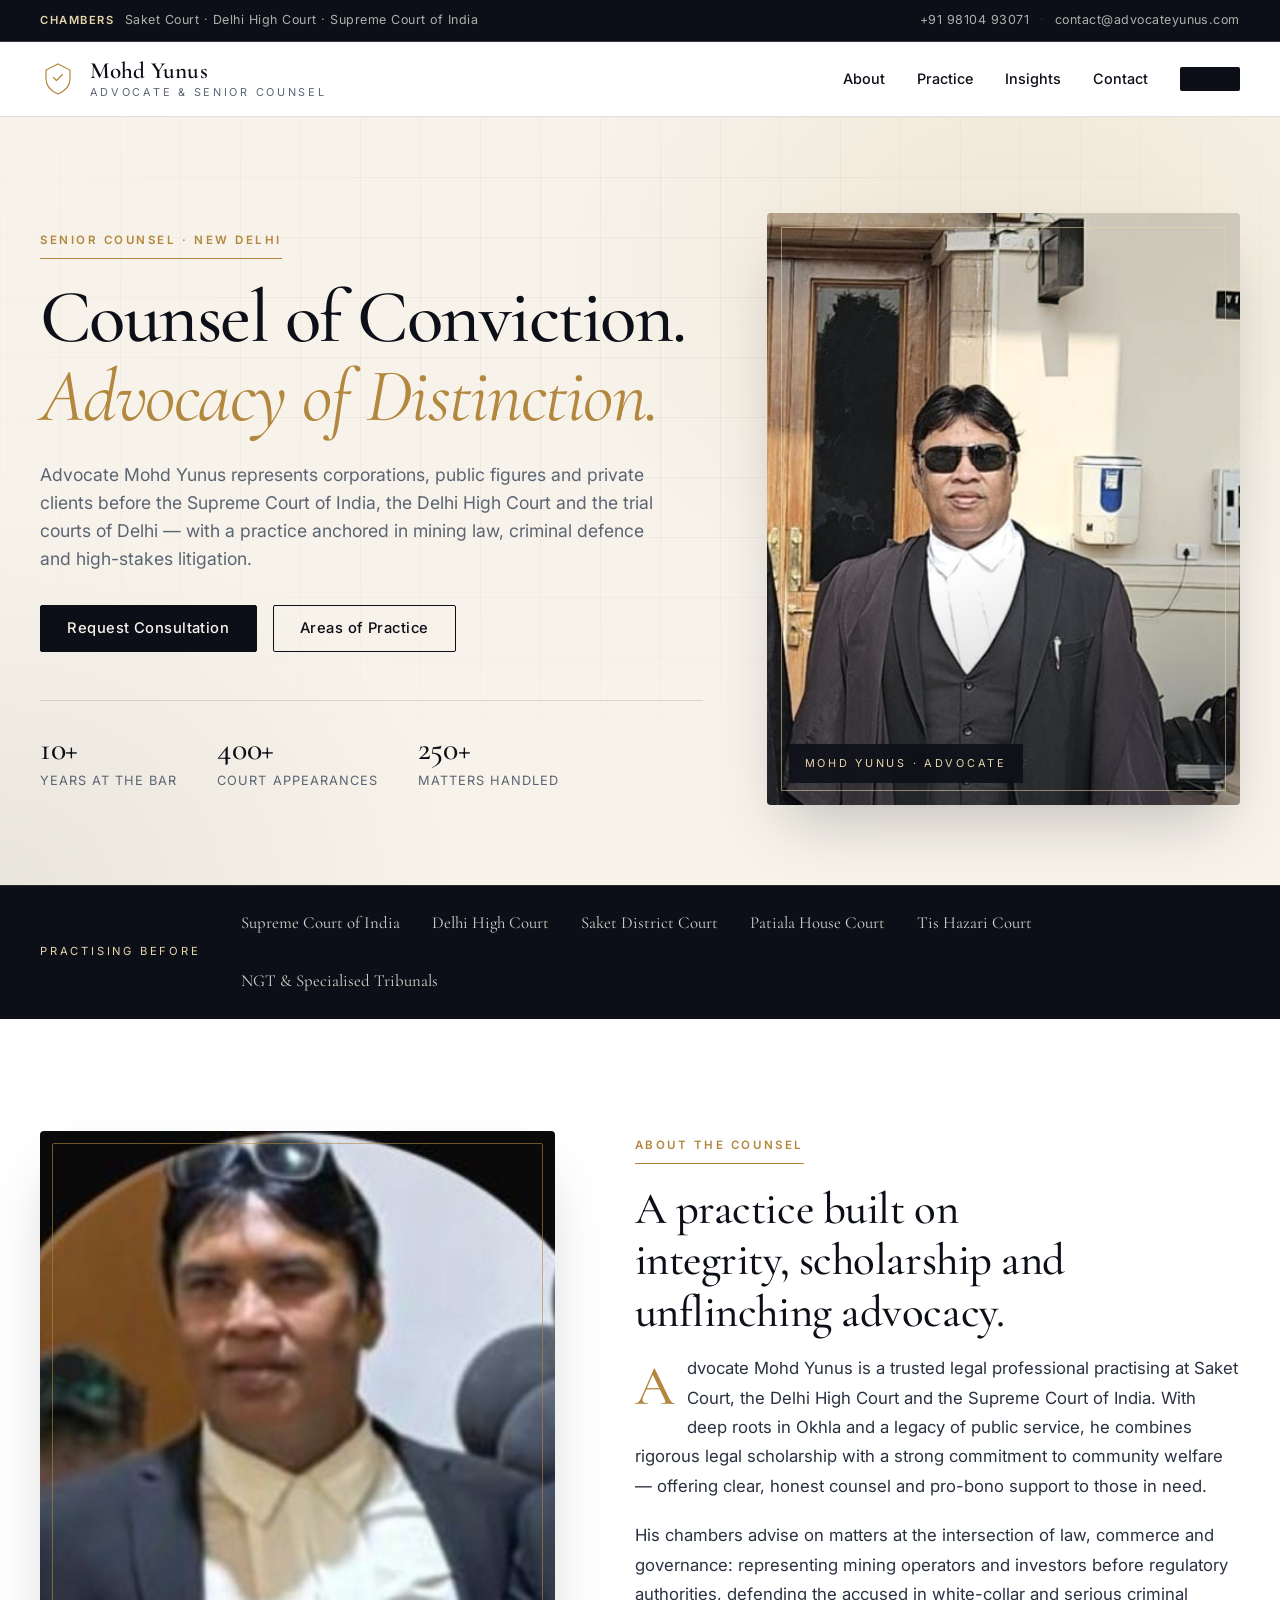
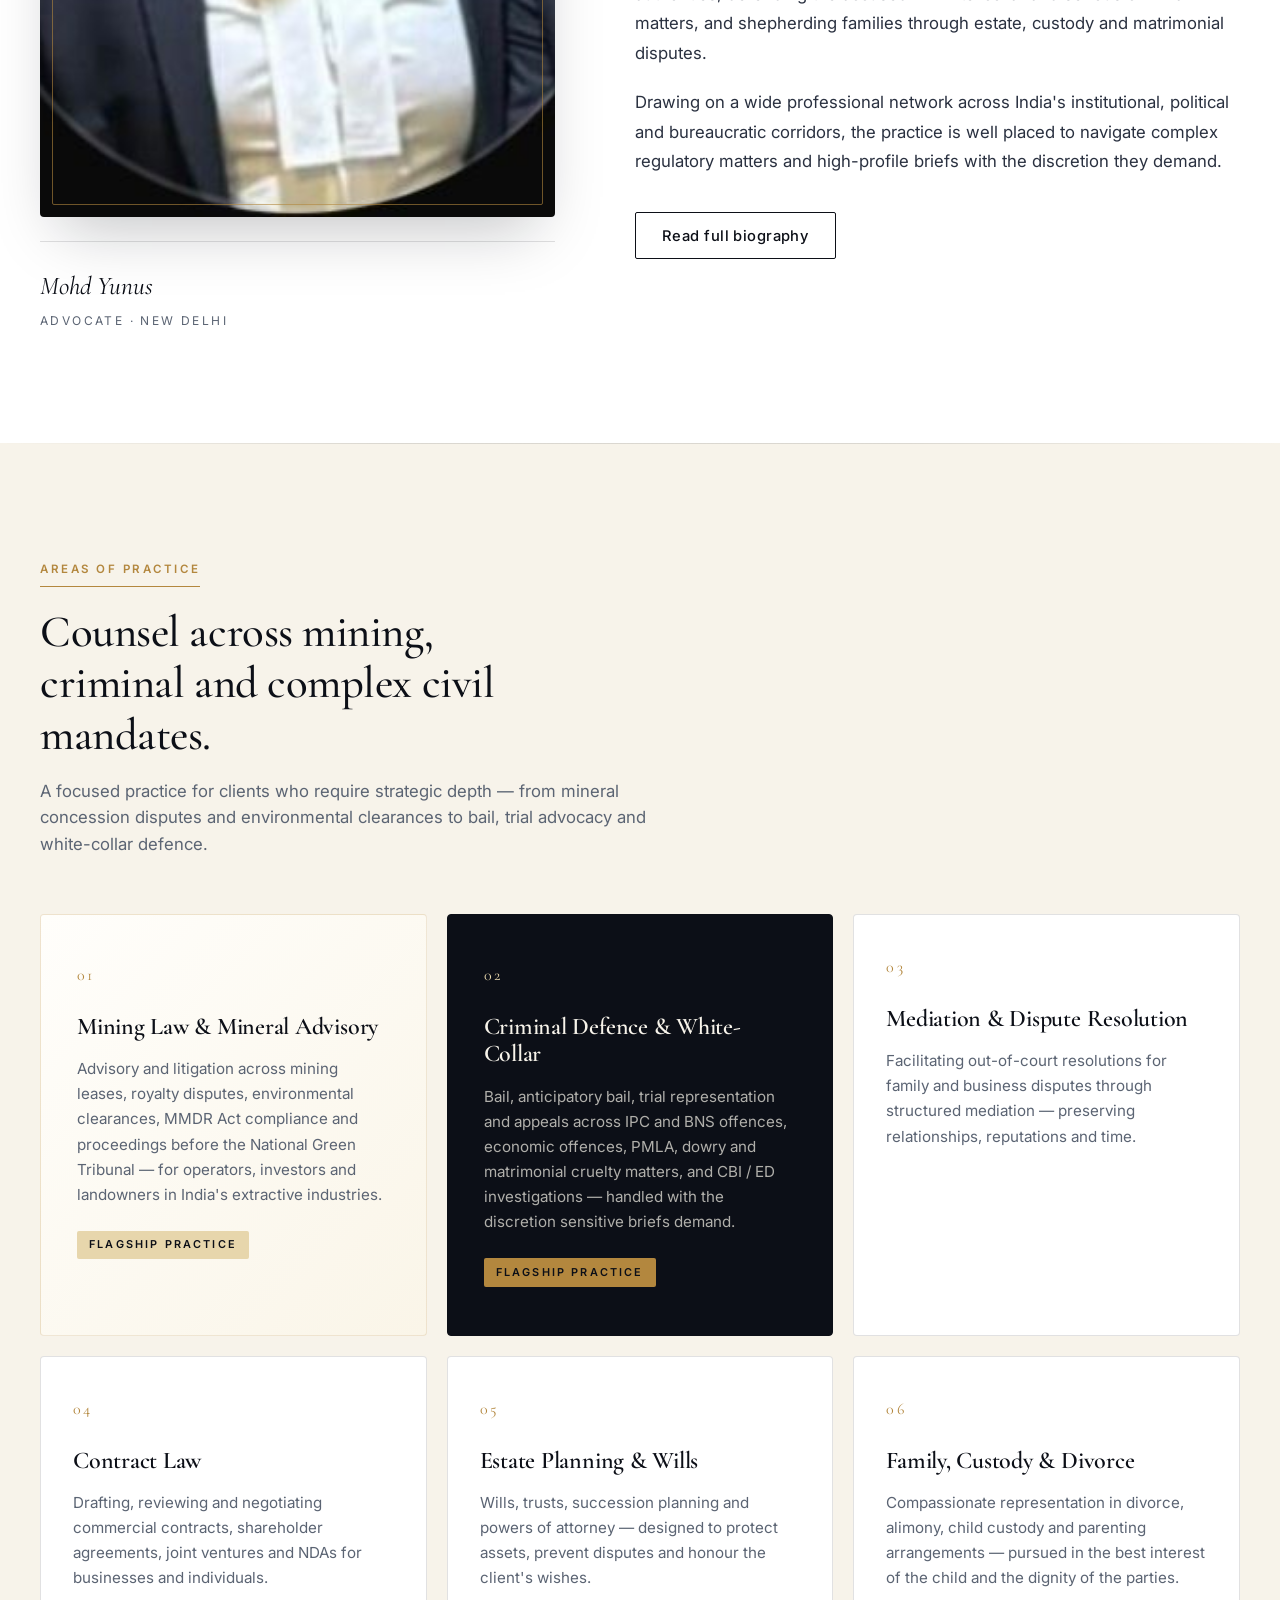
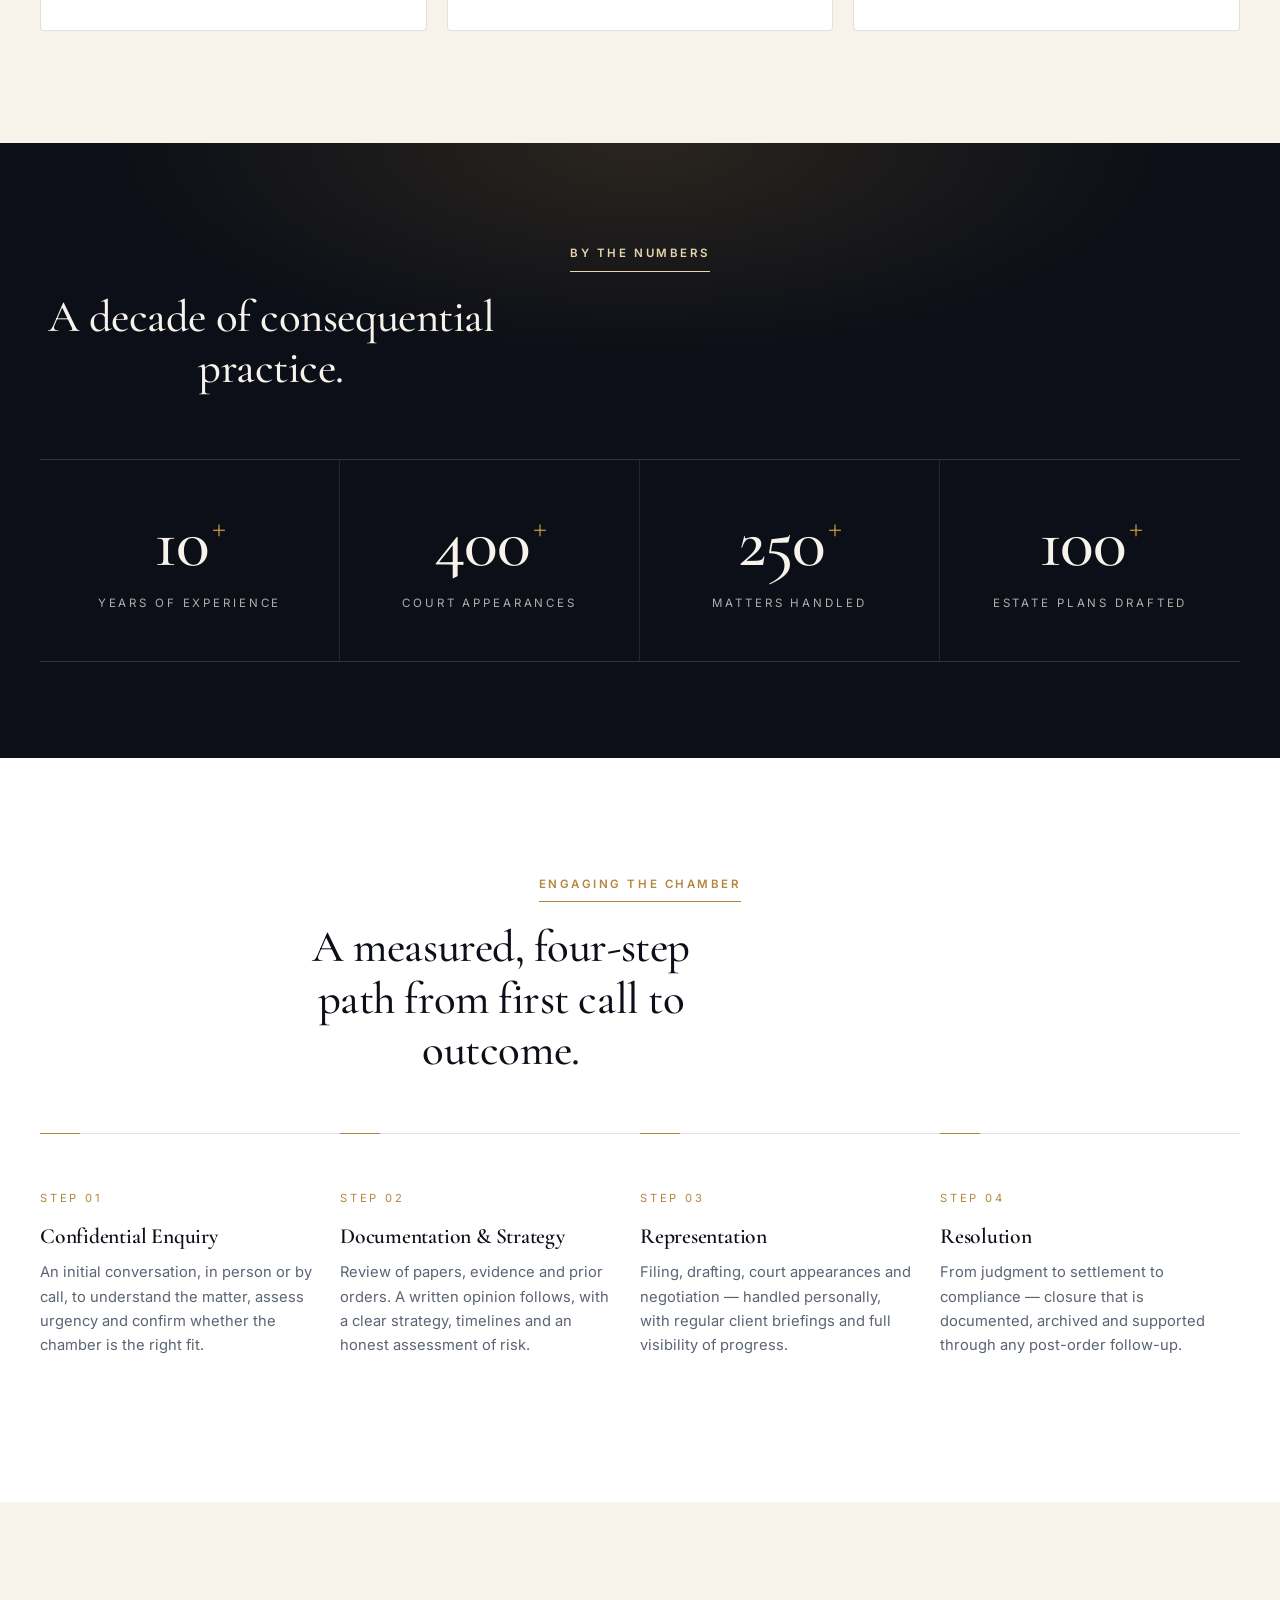
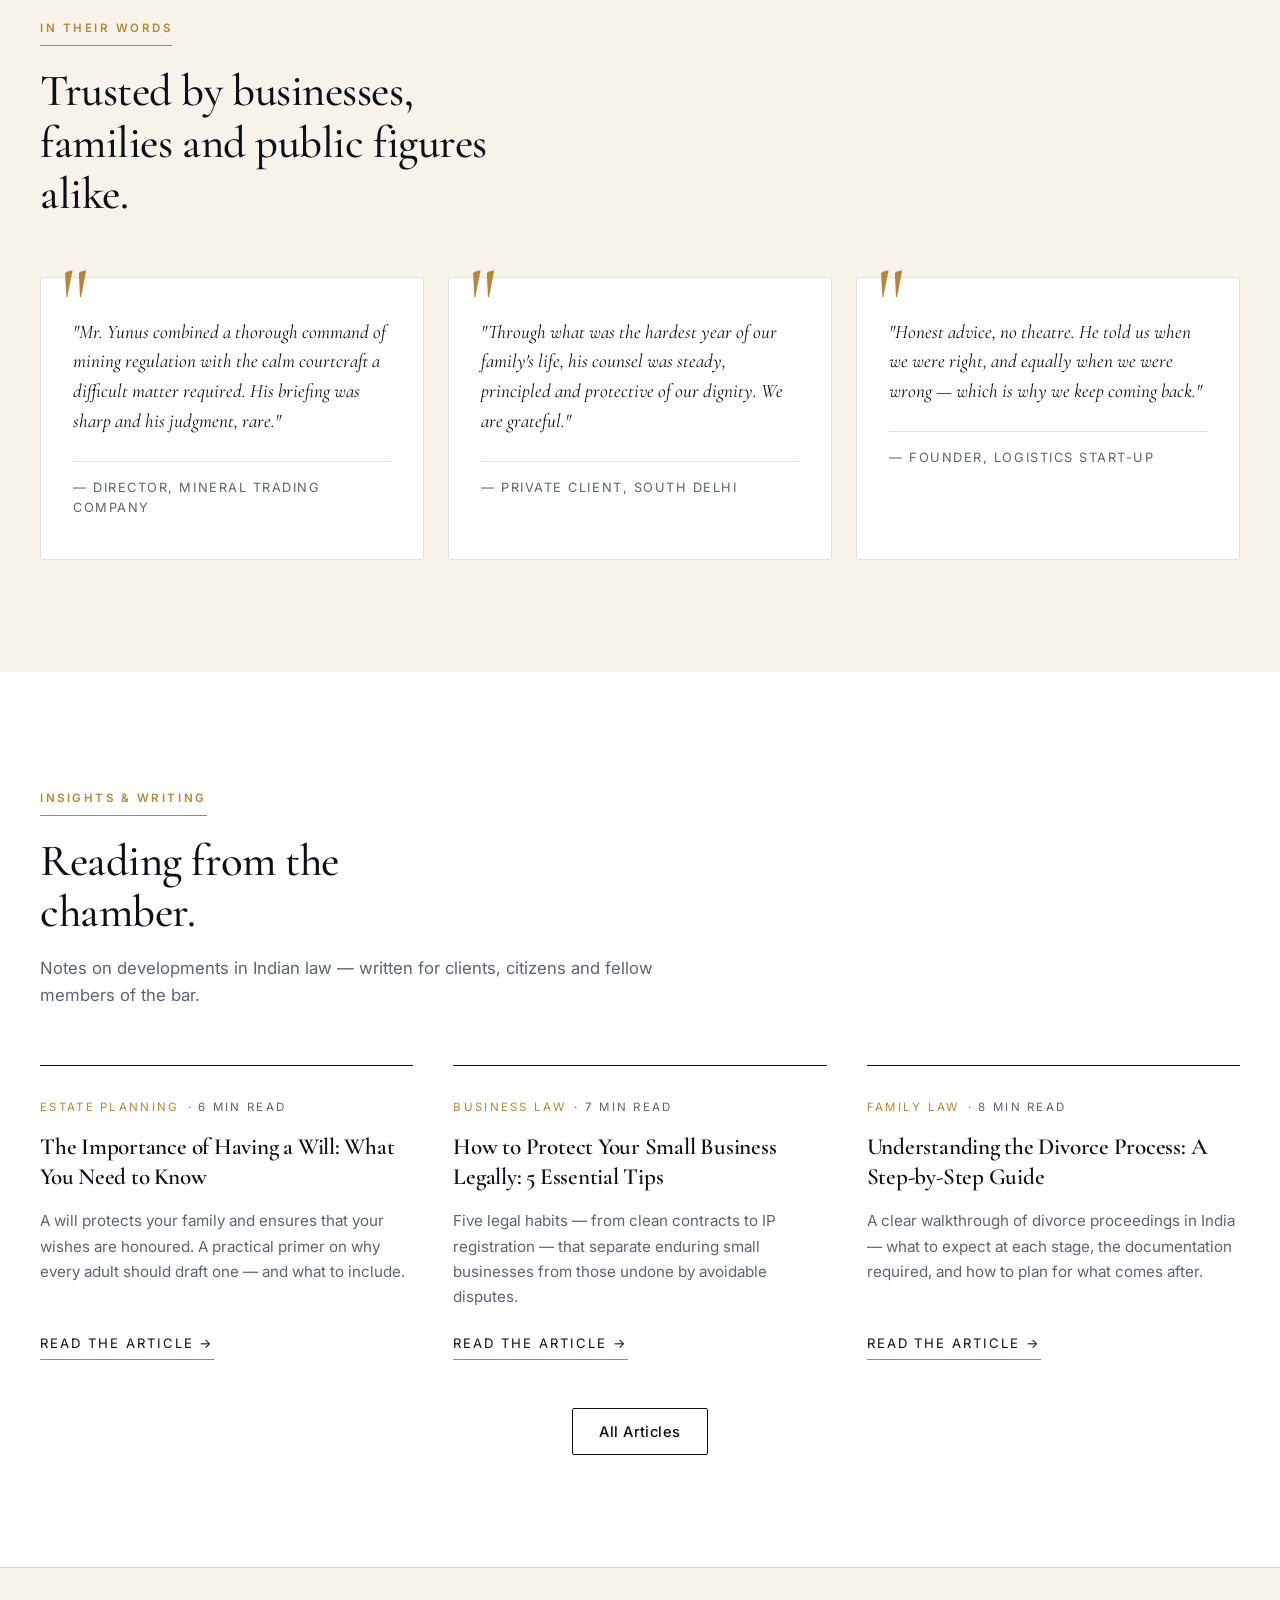
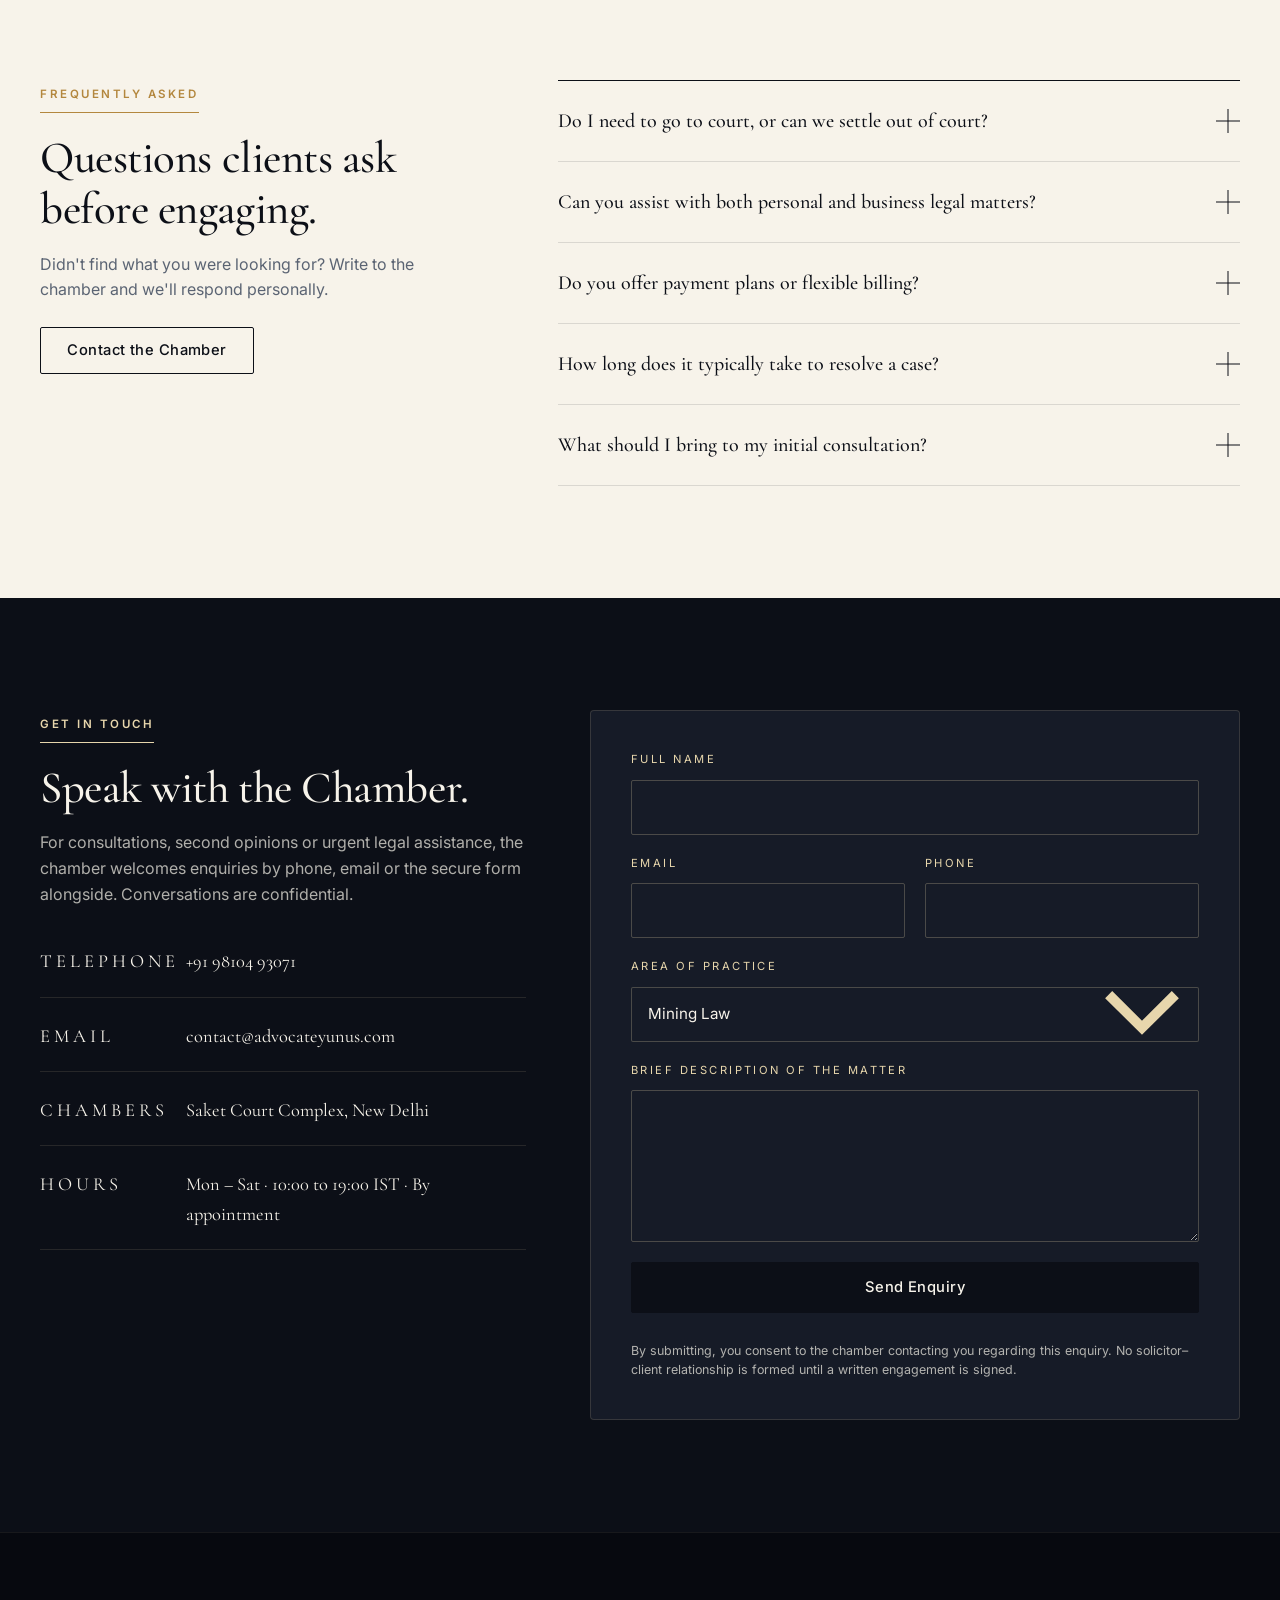
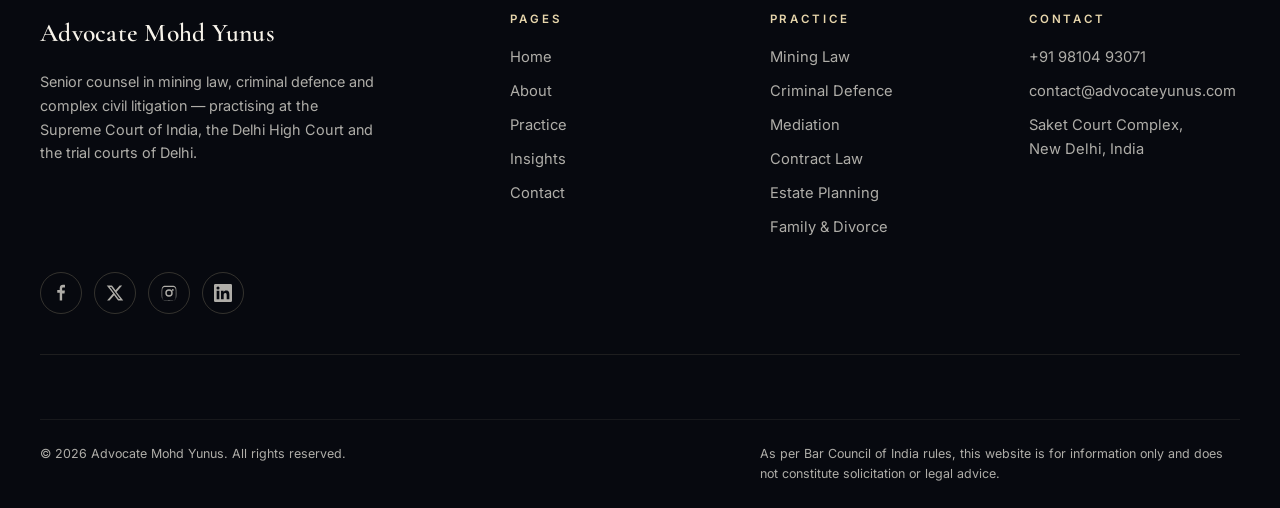
==== commit 31e137cc: "Rebuild site without Framer; multipage structure with full content - Replace single-page Framer buil" ====
--- a/index.html
+++ b/index.html
@@ -1,129 +1,529 @@
-<!doctype html>
-
-<html lang="en">
-<head>
-    <meta charset="utf-8">
-    
-    
-    
-    
-    
-    
-    <meta name="viewport" content="width=device-width">
-    <meta name="keywords" content="Advocate Mohd Yunus, Lawyer Delhi, Legal Services India, Family Lawyer, Estate Planning, Mining Law, Contract Lawyer, Child Custody, Divorce Lawyer, Supreme Court Lawyer, Delhi High Court, Saket Court">
-    <meta name="author" content="Advocate Mohd Yunus">
-    <meta name="robots" content="index, follow, max-image-preview:large, max-snippet:-1, max-video-preview:-1">
-    <link rel="canonical" href="https://advocateyunus.com/">
-    <meta name="generator" content="Framer 2797bee">
-    <title>Advocate Mohd Yunus | Expert Legal Services in Delhi & Supreme Court of India</title>
-    <meta name="description" content="Advocate Mohd Yunus provides expert legal services in Delhi. Specializing in family law, estate planning, mining law, contracts, child custody & divorce. 10+ years experience practicing at Saket Court, Delhi High Court & Supreme Court. Contact: contact@advocateyunus.com | +91 9810493071">
-    <meta name="framer-search-index" content="https://framerusercontent.com/sites/4rAdykDVfMFw7uC4xxz9VT/searchIndex-JiqKO7cBaAKo.json">
-    <link href="https://framerusercontent.com/images/tK2QjKomqQqYS8yhYmkJSuye4dE.png" rel="icon" media="(prefers-color-scheme: light)">
-    <link href="https://framerusercontent.com/images/tK2QjKomqQqYS8yhYmkJSuye4dE.png" rel="icon" media="(prefers-color-scheme: dark)">
-    <link rel="apple-touch-icon" href="https://framerusercontent.com/images/VGhQ67947TiY9i3liEB4foCdPtM.png">
-    
-    <meta property="og:type" content="website">
-    <meta property="og:title" content="Advocate Mohd Yunus | Expert Legal Services in Delhi & Supreme Court of India">
-    <meta property="og:description" content="Advocate Mohd Yunus provides expert legal services in Delhi. Specializing in family law, estate planning, mining law, contracts, child custody & divorce. 10+ years experience. Contact: contact@advocateyunus.com">
-    <meta property="og:image" content="https://framerusercontent.com/images/YkQaGSeZFyuKtvyQGLOYklIkgs.png">
-    
-    <meta name="twitter:card" content="summary_large_image">
-    <meta name="twitter:title" content="Advocate Mohd Yunus | Expert Legal Services in Delhi & Supreme Court of India">
-    <meta name="twitter:description" content="Advocate Mohd Yunus provides expert legal services in Delhi. Specializing in family law, estate planning, mining law, contracts, child custody & divorce. 10+ years experience.">
-    <meta name="twitter:image" content="https://framerusercontent.com/images/YkQaGSeZFyuKtvyQGLOYklIkgs.png">
-    
-    <link href="https://fonts.gstatic.com" rel="preconnect" crossorigin>
-    <meta name="robots" content="max-image-preview:large">
-    
-    <!-- JSON-LD Structured Data -->
-    <script type="application/ld+json">
-    {
-      "@context": "https://schema.org",
-      "@type": "LegalService",
-      "name": "Advocate Mohd Yunus",
-      "description": "Expert legal services in Delhi specializing in family law, estate planning, mining law, contracts, child custody and divorce. 10+ years experience practicing at Saket Court, Delhi High Court and Supreme Court of India.",
-      "url": "https://advocateyunus.com",
-      "email": "contact@advocateyunus.com",
-      "telephone": "+91-9810493071",
-      "address": {
-        "@type": "PostalAddress",
-        "addressLocality": "Delhi",
-        "addressCountry": "IN"
-      },
-      "geo": {
-        "@type": "GeoCoordinates",
-        "latitude": "28.6139",
-        "longitude": "77.2090"
-      },
-      "areaServed": [
-        {
-          "@type": "City",
-          "name": "Delhi"
-        },
-        {
-          "@type": "Country",
-          "name": "India"
-        }
-      ],
-      "serviceType": [
-        "Mediation Law",
-        "Estate Planning",
-        "Mining Law",
-        "Contract Law",
-        "Child Custody",
-        "Divorce Law"
-      ],
-      "priceRange": "$$",
-      "openingHours": "Mo-Fr 09:00-18:00",
-      "hasMap": "https://maps.google.com/?q=Delhi+High+Court",
-      "sameAs": [
-        "https://www.linkedin.com/in/advocate-mohd-yunus"
-      ],
-      "founder": {
-        "@type": "Person",
-        "name": "Mohd Yunus",
-        "jobTitle": "Advocate",
-        "worksFor": {
-          "@type": "LegalService",
-          "name": "Advocate Mohd Yunus Legal Services"
-        }
-      },
-      "aggregateRating": {
-        "@type": "AggregateRating",
-        "ratingValue": "4.9",
-        "reviewCount": "250"
-      }
-    }
-    </script>
-    
-    <style data-framer-breakpoint-css>@media(min-width: 1200px){.hidden-72rtr7{display:none!important}}@media(min-width: 810px) and (max-width: 1199px){.hidden-1yc80aa{display:none!important}}@media(max-width: 809px){.hidden-hxbb5n{display:none!important}}@media(min-width: 1200px){.hidden-m9gci1{display:none!important}}@media(min-width: 810px) and (max-width: 1199px){.hidden-1yood0i{display:none!important}}@media(max-width: 809px){.hidden-j2nasg{display:none!important}}</style><style data-framer-css-ssr-minified data-framer-components="framer-lib-cursors-host framer-QryE0 PropertyOverrides framer-IDsG3 framer-3CgYB framer-mmjYG framer-1ywat framer-ycDp0 framer-3ITvK framer-KCPfn framer-cVhwA framer-QvtSP framer-xlokn framer-81B8J framer-LLUY5 framer-O5gHG framer-Vlhnf framer-vJLm0">html,body,#main{margin:0;padding:0;box-sizing:border-box}:root{-webkit-font-smoothing:antialiased;-moz-osx-font-smoothing:grayscale}*{box-sizing:border-box;-webkit-font-smoothing:inherit}h1,h2,h3,h4,h5,h6,p,figure{margin:0}body,input,textarea,select,button{font-size:12px;font-family:sans-serif}body{--token-4a4268db-317d-4b89-bb7c-a92d9f2e035b: rgb(255, 255, 255);--token-ad6697a3-ea3b-4afc-ad61-66cc21576f35: rgb(249, 250, 252);--token-e6f66063-2ea4-4b3e-b02e-57e110d498fe: rgb(235, 238, 245);--token-0f85ed15-1602-4ebc-b9a9-9b1743b4aebd: rgb(50, 69, 99);--token-94a849e7-2d44-4029-a7ca-f017edca7ccd: rgb(43, 58, 84);--token-3914602b-7193-4cdb-a2aa-e2fc04763115: rgb(35, 47, 67);--token-6564a0e1-02fd-4771-bd54-fc4b951293fe: rgb(19, 24, 32);--token-0cb02cf8-19e9-47b1-bb01-b3e2b716f06c: rgb(46, 50, 56);--token-3fe2e14a-b264-418c-abb0-1ddf8d50fcd5: rgb(242, 242, 242);--token-c2a46b00-e309-4fd3-9f26-e560bb3b47d8: rgb(204, 204, 204);--token-78ba4c1b-d86e-4555-972e-9daa4dbead7c: rgb(153, 153, 153)}#__framer-badge-container{position:fixed;bottom:0;padding:20px;width:100%;display:flex;justify-content:right;pointer-events:none;z-index:314159}.__framer-badge{pointer-events:auto}@font-face{font-family:Lustria;font-style:normal;font-weight:400;font-display:swap;src:url(https://fonts.gstatic.com/s/lustria/v13/9oRONYodvDEyjuhOnC8zMw.woff2) format("woff2");unicode-range:U+0000-00FF,U+0131,U+0152-0153,U+02BB-02BC,U+02C6,U+02DA,U+02DC,U+0304,U+0308,U+0329,U+2000-206F,U+20AC,U+2122,U+2191,U+2193,U+2212,U+2215,U+FEFF,U+FFFD}@font-face{font-family:Inter;src:url(https://framerusercontent.com/assets/5vvr9Vy74if2I6bQbJvbw7SY1pQ.woff2);font-display:swap;font-style:normal;font-weight:400;unicode-range:U+0460-052F,U+1C80-1C88,U+20B4,U+2DE0-2DFF,U+A640-A69F,U+FE2E-FE2F}@font-face{font-family:Inter;src:url(https://framerusercontent.com/assets/EOr0mi4hNtlgWNn9if640EZzXCo.woff2);font-display:swap;font-style:normal;font-weight:400;unicode-range:U+0301,U+0400-045F,U+0490-0491,U+04B0-04B1,U+2116}@font-face{font-family:Inter;src:url(https://framerusercontent.com/assets/Y9k9QrlZAqio88Klkmbd8VoMQc.woff2);font-display:swap;font-style:normal;font-weight:400;unicode-range:U+1F00-1FFF}@font-face{font-family:Inter;src:url(https://framerusercontent.com/assets/OYrD2tBIBPvoJXiIHnLoOXnY9M.woff2);font-display:swap;font-style:normal;font-weight:400;unicode-range:U+0370-03FF}@font-face{font-family:Inter;src:url(https://framerusercontent.com/assets/JeYwfuaPfZHQhEG8U5gtPDZ7WQ.woff2);font-display:swap;font-style:normal;font-weight:400;unicode-range:U+0100-024F,U+0259,U+1E00-1EFF,U+2020,U+20A0-20AB,U+20AD-20CF,U+2113,U+2C60-2C7F,U+A720-A7FF}@font-face{font-family:Inter;src:url(https://framerusercontent.com/assets/vQyevYAyHtARFwPqUzQGpnDs.woff2);font-display:swap;font-style:normal;font-weight:400;unicode-range:U+0000-00FF,U+0131,U+0152-0153,U+02BB-02BC,U+02C6,U+02DA,U+02DC,U+2000-206F,U+2074,U+20AC,U+2122,U+2191,U+2193,U+2212,U+2215,U+FEFF,U+FFFD}@font-face{font-family:Inter;src:url(https://framerusercontent.com/assets/b6Y37FthZeALduNqHicBT6FutY.woff2);font-display:swap;font-style:normal;font-weight:400;unicode-range:U+0102-0103,U+0110-0111,U+0128-0129,U+0168-0169,U+01A0-01A1,U+01AF-01B0,U+1EA0-1EF9,U+20AB}@font-face{font-family:Inter;src:url(https://framerusercontent.com/assets/DpPBYI0sL4fYLgAkX8KXOPVt7c.woff2);font-display:swap;font-style:normal;font-weight:700;unicode-range:U+0460-052F,U+1C80-1C88,U+20B4,U+2DE0-2DFF,U+A640-A69F,U+FE2E-FE2F}@font-face{font-family:Inter;src:url(https://framerusercontent.com/assets/4RAEQdEOrcnDkhHiiCbJOw92Lk.woff2);font-display:swap;font-style:normal;font-weight:700;unicode-range:U+0301,U+0400-045F,U+0490-0491,U+04B0-04B1,U+2116}@font-face{font-family:Inter;src:url(https://framerusercontent.com/assets/1K3W8DizY3v4emK8Mb08YHxTbs.woff2);font-display:swap;font-style:normal;font-weight:700;unicode-range:U+1F00-1FFF}@font-face{font-family:Inter;src:url(https://framerusercontent.com/assets/tUSCtfYVM1I1IchuyCwz9gDdQ.woff2);font-display:swap;font-style:normal;font-weight:700;unicode-range:U+0370-03FF}@font-face{font-family:Inter;src:url(https://framerusercontent.com/assets/VgYFWiwsAC5OYxAycRXXvhze58.woff2);font-display:swap;font-style:normal;font-weight:700;unicode-range:U+0100-024F,U+0259,U+1E00-1EFF,U+2020,U+20A0-20AB,U+20AD-20CF,U+2113,U+2C60-2C7F,U+A720-A7FF}@font-face{font-family:Inter;src:url(https://framerusercontent.com/assets/DXD0Q7LSl7HEvDzucnyLnGBHM.woff2);font-display:swap;font-style:normal;font-weight:700;unicode-range:U+0000-00FF,U+0131,U+0152-0153,U+02BB-02BC,U+02C6,U+02DA,U+02DC,U+2000-206F,U+2074,U+20AC,U+2122,U+2191,U+2193,U+2212,U+2215,U+FEFF,U+FFFD}@font-face{font-family:Inter;src:url(https://framerusercontent.com/assets/GIryZETIX4IFypco5pYZONKhJIo.woff2);font-display:swap;font-style:normal;font-weight:700;unicode-range:U+0102-0103,U+0110-0111,U+0128-0129,U+0168-0169,U+01A0-01A1,U+01AF-01B0,U+1EA0-1EF9,U+20AB}@font-face{font-family:Inter;src:url(https://framerusercontent.com/assets/H89BbHkbHDzlxZzxi8uPzTsp90.woff2);font-display:swap;font-style:italic;font-weight:700;unicode-range:U+0460-052F,U+1C80-1C88,U+20B4,U+2DE0-2DFF,U+A640-A69F,U+FE2E-FE2F}@font-face{font-family:Inter;src:url(https://framerusercontent.com/assets/u6gJwDuwB143kpNK1T1MDKDWkMc.woff2);font-display:swap;font-style:italic;font-weight:700;unicode-range:U+0301,U+0400-045F,U+0490-0491,U+04B0-04B1,U+2116}@font-face{font-family:Inter;src:url(https://framerusercontent.com/assets/43sJ6MfOPh1LCJt46OvyDuSbA6o.woff2);font-display:swap;font-style:italic;font-weight:700;unicode-range:U+1F00-1FFF}@font-face{font-family:Inter;src:url(https://framerusercontent.com/assets/wccHG0r4gBDAIRhfHiOlq6oEkqw.woff2);font-display:swap;font-style:italic;font-weight:700;unicode-range:U+0370-03FF}@font-face{font-family:Inter;src:url(https://framerusercontent.com/assets/WZ367JPwf9bRW6LdTHN8rXgSjw.woff2);font-display:swap;font-style:italic;font-weight:700;unicode-range:U+0100-024F,U+0259,U+1E00-1EFF,U+2020,U+20A0-20AB,U+20AD-20CF,U+2113,U+2C60-2C7F,U+A720-A7FF}@font-face{font-family:Inter;src:url(https://framerusercontent.com/assets/QxmhnWTzLtyjIiZcfaLIJ8EFBXU.woff2);font-display:swap;font-style:italic;font-weight:700;unicode-range:U+0000-00FF,U+0131,U+0152-0153,U+02BB-02BC,U+02C6,U+02DA,U+02DC,U+2000-206F,U+2074,U+20AC,U+2122,U+2191,U+2193,U+2212,U+2215,U+FEFF,U+FFFD}@font-face{font-family:Inter;src:url(https://framerusercontent.com/assets/2A4Xx7CngadFGlVV4xrO06OBHY.woff2);font-display:swap;font-style:italic;font-weight:700;unicode-range:U+0102-0103,U+0110-0111,U+0128-0129,U+0168-0169,U+01A0-01A1,U+01AF-01B0,U+1EA0-1EF9,U+20AB}@font-face{font-family:Inter;src:url(https://framerusercontent.com/assets/CfMzU8w2e7tHgF4T4rATMPuWosA.woff2);font-display:swap;font-style:italic;font-weight:400;unicode-range:U+0460-052F,U+1C80-1C88,U+20B4,U+2DE0-2DFF,U+A640-A69F,U+FE2E-FE2F}@font-face{font-family:Inter;src:url(https://framerusercontent.com/assets/867QObYax8ANsfX4TGEVU9YiCM.woff2);font-display:swap;font-style:italic;font-weight:400;unicode-range:U+0301,U+0400-045F,U+0490-0491,U+04B0-04B1,U+2116}@font-face{font-family:Inter;src:url(https://framerusercontent.com/assets/Oyn2ZbENFdnW7mt2Lzjk1h9Zb9k.woff2);font-display:swap;font-style:italic;font-weight:400;unicode-range:U+1F00-1FFF}@font-face{font-family:Inter;src:url(https://framerusercontent.com/assets/cdAe8hgZ1cMyLu9g005pAW3xMo.woff2);font-display:swap;font-style:italic;font-weight:400;unicode-range:U+0370-03FF}@font-face{font-family:Inter;src:url(https://framerusercontent.com/assets/DOfvtmE1UplCq161m6Hj8CSQYg.woff2);font-display:swap;font-style:italic;font-weight:400;unicode-range:U+0100-024F,U+0259,U+1E00-1EFF,U+2020,U+20A0-20AB,U+20AD-20CF,U+2113,U+2C60-2C7F,U+A720-A7FF}@font-face{font-family:Inter;src:url(https://framerusercontent.com/assets/vFzuJY0c65av44uhEKB6vyjFMg.woff2);font-display:swap;font-style:italic;font-weight:400;unicode-range:U+0000-00FF,U+0131,U+0152-0153,U+02BB-02BC,U+02C6,U+02DA,U+02DC,U+2000-206F,U+2074,U+20AC,U+2122,U+2191,U+2193,U+2212,U+2215,U+FEFF,U+FFFD}@font-face{font-family:Inter;src:url(https://framerusercontent.com/assets/tKtBcDnBMevsEEJKdNGhhkLzYo.woff2);font-display:swap;font-style:italic;font-weight:400;unicode-range:U+0102-0103,U+0110-0111,U+0128-0129,U+0168-0169,U+01A0-01A1,U+01AF-01B0,U+1EA0-1EF9,U+20AB}@font-face{font-family:Satoshi;src:url(https://framerusercontent.com/third-party-assets/fontshare/wf/P2LQKHE6KA6ZP4AAGN72KDWMHH6ZH3TA/ZC32TK2P7FPS5GFTL46EU6KQJA24ZYDB/7AHDUZ4A7LFLVFUIFSARGIWCRQJHISQP.woff2);font-display:swap;font-style:normal;font-weight:500}@font-face{font-family:Satoshi;src:url(https://framerusercontent.com/third-party-assets/fontshare/wf/TTX2Z3BF3P6Y5BQT3IV2VNOK6FL22KUT/7QYRJOI3JIMYHGY6CH7SOIFRQLZOLNJ6/KFIAZD4RUMEZIYV6FQ3T3GP5PDBDB6JY.woff2);font-display:swap;font-style:normal;font-weight:400}@font-face{font-family:Satoshi;src:url(https://framerusercontent.com/third-party-assets/fontshare/wf/LAFFD4SDUCDVQEXFPDC7C53EQ4ZELWQI/PXCT3G6LO6ICM5I3NTYENYPWJAECAWDD/GHM6WVH6MILNYOOCXHXB5GTSGNTMGXZR.woff2);font-display:swap;font-style:normal;font-weight:700}@font-face{font-family:Satoshi;src:url(https://framerusercontent.com/third-party-assets/fontshare/wf/CDEBEFT2R7XKNGXSBBLZGMY4MMHZG75P/HEVKDGQCYDZ7Z6CDVR2ZQGBCTUD6ZARH/BKWEE3VKGTFABE37K2DTH625VUSN2N35.woff2);font-display:swap;font-style:italic;font-weight:700}@font-face{font-family:Satoshi;src:url(https://framerusercontent.com/third-party-assets/fontshare/wf/MPIFA4B3XXRNY2MJDGP6GOOOAF6EOCLO/W5E4ZFYPJ3V6JKMBGHB6YMITK6EWS2XA/QOMBWPST76ICDYF6WOBS7SQ7RBT67QW2.woff2);font-display:swap;font-style:italic;font-weight:400}@font-face{font-family:Satoshi;src:url(https://framerusercontent.com/third-party-assets/fontshare/wf/NID3I7RITWZSKXRCJGOCMP5NOADJK6IG/2HLHGD7OBTWCOHW64YXOE5KFXHU4KJHM/ZHME2QIRFR7UPJ47NLY27RCAFY44CKZJ.woff2);font-display:swap;font-style:italic;font-weight:500}@font-face{font-family:Lustria Placeholder;src:local("Times New Roman");ascent-override:82.91%;descent-override:28.39%;line-gap-override:0%;size-adjust:115.18%}@font-face{font-family:Inter Placeholder;src:local("Arial");ascent-override:89.79%;descent-override:22.36%;line-gap-override:0%;size-adjust:107.89%}@font-face{font-family:Satoshi Placeholder;src:local("Arial");ascent-override:102.23%;descent-override:24.29%;line-gap-override:10.12%;size-adjust:98.8%}body{--framer-will-change-override: none}@supports (background: -webkit-named-image(i)) and (not (grid-template-rows: subgrid)){body{--framer-will-change-override: transform}}[data-framer-component-type]{position:absolute}[data-framer-component-type=Text]{cursor:inherit}[data-framer-component-text-autosized] *{white-space:pre}[data-framer-component-type=Text]>*{text-align:var(--framer-text-alignment, start)}[data-framer-component-type=Text] span span,[data-framer-component-type=Text] p span,[data-framer-component-type=Text] h1 span,[data-framer-component-type=Text] h2 span,[data-framer-component-type=Text] h3 span,[data-framer-component-type=Text] h4 span,[data-framer-component-type=Text] h5 span,[data-framer-component-type=Text] h6 span{display:block}[data-framer-component-type=Text] span span span,[data-framer-component-type=Text] p span span,[data-framer-component-type=Text] h1 span span,[data-framer-component-type=Text] h2 span span,[data-framer-component-type=Text] h3 span span,[data-framer-component-type=Text] h4 span span,[data-framer-component-type=Text] h5 span span,[data-framer-component-type=Text] h6 span span{display:unset}[data-framer-component-type=Text] div div span,[data-framer-component-type=Text] a div span,[data-framer-component-type=Text] span span span,[data-framer-component-type=Text] p span span,[data-framer-component-type=Text] h1 span span,[data-framer-component-type=Text] h2 span span,[data-framer-component-type=Text] h3 span span,[data-framer-component-type=Text] h4 span span,[data-framer-component-type=Text] h5 span span,[data-framer-component-type=Text] h6 span span,[data-framer-component-type=Text] a{font-family:var(--font-family);font-style:var(--font-style);font-weight:min(calc(var(--framer-font-weight-increase, 0) + var(--font-weight, 400)),900);color:var(--text-color);letter-spacing:var(--letter-spacing);font-size:var(--font-size);text-transform:var(--text-transform);--text-decoration: var(--framer-text-decoration-style, solid) var(--framer-text-decoration, none) var(--framer-text-decoration-color, currentcolor) var(--framer-text-decoration-thickness, auto);--text-decoration-skip-ink: var(--framer-text-decoration-skip-ink);--text-underline-offset: var(--framer-text-decoration-offset);line-height:var(--line-height)}[data-framer-component-type=Text] div div span,[data-framer-component-type=Text] a div span,[data-framer-component-type=Text] span span span,[data-framer-component-type=Text] p span span,[data-framer-component-type=Text] h1 span span,[data-framer-component-type=Text] h2 span span,[data-framer-component-type=Text] h3 span span,[data-framer-component-type=Text] h4 span span,[data-framer-component-type=Text] h5 span span,[data-framer-component-type=Text] h6 span span,[data-framer-component-type=Text] a{--font-family: var(--framer-font-family);--font-style: var(--framer-font-style);--font-weight: var(--framer-font-weight);--text-color: var(--framer-text-color);--letter-spacing: var(--framer-letter-spacing);--font-size: var(--framer-font-size);--text-transform: var(--framer-text-transform);--text-decoration: var(--framer-text-decoration-style, solid) var(--framer-text-decoration, none) var(--framer-text-decoration-color, currentcolor) var(--framer-text-decoration-thickness, auto);--text-decoration-skip-ink: var(--framer-text-decoration-skip-ink);--text-underline-offset: var(--framer-text-decoration-offset);--line-height: var(--framer-line-height)}[data-framer-component-type=Text] a,[data-framer-component-type=Text] a div span,[data-framer-component-type=Text] a span span span,[data-framer-component-type=Text] a p span span,[data-framer-component-type=Text] a h1 span span,[data-framer-component-type=Text] a h2 span span,[data-framer-component-type=Text] a h3 span span,[data-framer-component-type=Text] a h4 span span,[data-framer-component-type=Text] a h5 span span,[data-framer-component-type=Text] a h6 span span{--font-family: var(--framer-link-font-family, var(--framer-font-family));--font-style: var(--framer-link-font-style, var(--framer-font-style));--font-weight: var(--framer-link-font-weight, var(--framer-font-weight));--text-color: var(--framer-link-text-color, var(--framer-text-color));--font-size: var(--framer-link-font-size, var(--framer-font-size));--text-transform: var(--framer-link-text-transform, var(--framer-text-transform));--text-decoration: var(--framer-link-text-decoration-style, var(--framer-text-decoration-style, solid)) var(--framer-link-text-decoration, var(--framer-text-decoration, none)) var(--framer-link-text-decoration-color, var(--framer-text-decoration-color, currentcolor)) var(--framer-link-text-decoration-thickness, var(--framer-text-decoration-thickness, auto));--text-decoration-skip-ink: var(--framer-link-text-decoration-skip-ink, var(--framer-text-decoration-skip-ink));--text-underline-offset: var(--framer-link-text-decoration-offset, var(--framer-text-decoration-offset))}[data-framer-component-type=Text] a:hover,[data-framer-component-type=Text] a div span:hover,[data-framer-component-type=Text] a span span span:hover,[data-framer-component-type=Text] a p span span:hover,[data-framer-component-type=Text] a h1 span span:hover,[data-framer-component-type=Text] a h2 span span:hover,[data-framer-component-type=Text] a h3 span span:hover,[data-framer-component-type=Text] a h4 span span:hover,[data-framer-component-type=Text] a h5 span span:hover,[data-framer-component-type=Text] a h6 span span:hover{--font-family: var(--framer-link-hover-font-family, var(--framer-link-font-family, var(--framer-font-family)));--font-style: var(--framer-link-hover-font-style, var(--framer-link-font-style, var(--framer-font-style)));--font-weight: var(--framer-link-hover-font-weight, var(--framer-link-font-weight, var(--framer-font-weight)));--text-color: var(--framer-link-hover-text-color, var(--framer-link-text-color, var(--framer-text-color)));--font-size: var(--framer-link-hover-font-size, var(--framer-link-font-size, var(--framer-font-size)));--text-transform: var(--framer-link-hover-text-transform, var(--framer-link-text-transform, var(--framer-text-transform)));--text-decoration: var(--framer-link-hover-text-decoration-style, var(--framer-link-text-decoration-style, var(--framer-text-decoration-style, solid))) var(--framer-link-hover-text-decoration, var(--framer-link-text-decoration, var(--framer-text-decoration, none))) var(--framer-link-hover-text-decoration-color, var(--framer-link-text-decoration-color, var(--framer-text-decoration-color, currentcolor))) var(--framer-link-hover-text-decoration-thickness, var(--framer-link-text-decoration-thickness, var(--framer-text-decoration-thickness, auto)));--text-decoration-skip-ink: var(--framer-link-hover-text-decoration-skip-ink, var(--framer-link-text-decoration-skip-ink, var(--framer-text-decoration-skip-ink)));--text-underline-offset: var(--framer-link-hover-text-decoration-offset, var(--framer-link-text-decoration-offset, var(--framer-text-decoration-offset)))}[data-framer-component-type=Text].isCurrent a,[data-framer-component-type=Text].isCurrent a div span,[data-framer-component-type=Text].isCurrent a span span span,[data-framer-component-type=Text].isCurrent a p span span,[data-framer-component-type=Text].isCurrent a h1 span span,[data-framer-component-type=Text].isCurrent a h2 span span,[data-framer-component-type=Text].isCurrent a h3 span span,[data-framer-component-type=Text].isCurrent a h4 span span,[data-framer-component-type=Text].isCurrent a h5 span span,[data-framer-component-type=Text].isCurrent a h6 span span{--font-family: var(--framer-link-current-font-family, var(--framer-link-font-family, var(--framer-font-family)));--font-style: var(--framer-link-current-font-style, var(--framer-link-font-style, var(--framer-font-style)));--font-weight: var(--framer-link-current-font-weight, var(--framer-link-font-weight, var(--framer-font-weight)));--text-color: var(--framer-link-current-text-color, var(--framer-link-text-color, var(--framer-text-color)));--font-size: var(--framer-link-current-font-size, var(--framer-link-font-size, var(--framer-font-size)));--text-transform: var(--framer-link-current-text-transform, var(--framer-link-text-transform, var(--framer-text-transform)));--text-decoration: var(--framer-link-current-text-decoration-style, var(--framer-link-text-decoration-style, var(--framer-text-decoration-style, solid))) var(--framer-link-current-text-decoration, var(--framer-link-text-decoration, var(--framer-text-decoration, none))) var(--framer-link-current-text-decoration-color, var(--framer-link-text-decoration-color, var(--framer-text-decoration-color, currentcolor))) var(--framer-link-current-text-decoration-thickness, var(--framer-link-text-decoration-thickness, var(--framer-text-decoration-thickness, auto)));--text-decoration-skip-ink: var(--framer-link-current-text-decoration-skip-ink, var(--framer-link-text-decoration-skip-ink, var(--framer-text-decoration-skip-ink)));--text-underline-offset: var(--framer-link-current-text-decoration-offset, var(--framer-link-text-decoration-offset, var(--framer-text-decoration-offset)))}p.framer-text,div.framer-text,figure.framer-text,h1.framer-text,h2.framer-text,h3.framer-text,h4.framer-text,h5.framer-text,h6.framer-text,ol.framer-text,ul.framer-text{margin:0;padding:0}p.framer-text,div.framer-text,h1.framer-text,h2.framer-text,h3.framer-text,h4.framer-text,h5.framer-text,h6.framer-text,li.framer-text,ol.framer-text,ul.framer-text,span.framer-text:not([data-text-fill]){font-family:var(--framer-blockquote-font-family, var(--framer-font-family, Inter, Inter Placeholder, sans-serif));font-style:var(--framer-blockquote-font-style, var(--framer-font-style, normal));font-weight:var(--framer-blockquote-font-weight, var(--framer-font-weight, 400));color:var(--framer-blockquote-text-color, var(--framer-text-color, #000));font-size:calc(var(--framer-blockquote-font-size, var(--framer-font-size, 16px)) * var(--framer-font-size-scale, 1));letter-spacing:var(--framer-blockquote-letter-spacing, var(--framer-letter-spacing, 0));text-transform:var(--framer-blockquote-text-transform, var(--framer-text-transform, none));text-decoration-line:var(--framer-blockquote-text-decoration, var(--framer-text-decoration, initial));text-decoration-style:var(--framer-blockquote-text-decoration-style, var(--framer-text-decoration-style, initial));text-decoration-color:var(--framer-blockquote-text-decoration-color, var(--framer-text-decoration-color, initial));text-decoration-thickness:var(--framer-blockquote-text-decoration-thickness, var(--framer-text-decoration-thickness, initial));text-decoration-skip-ink:var(--framer-blockquote-text-decoration-skip-ink, var(--framer-text-decoration-skip-ink, initial));text-underline-offset:var(--framer-blockquote-text-decoration-offset, var(--framer-text-decoration-offset, initial));line-height:var(--framer-blockquote-line-height, var(--framer-line-height, 1.2em));text-align:var(--framer-blockquote-text-alignment, var(--framer-text-alignment, start));-webkit-text-stroke-width:var(--framer-text-stroke-width, initial);-webkit-text-stroke-color:var(--framer-text-stroke-color, initial);-moz-font-feature-settings:var(--framer-font-open-type-features, initial);-webkit-font-feature-settings:var(--framer-font-open-type-features, initial);font-feature-settings:var(--framer-font-open-type-features, initial);font-variation-settings:var(--framer-font-variation-axes, normal);text-wrap:var(--framer-text-wrap-override, var(--framer-text-wrap))}@supports not (color: color(display-p3 1 1 1)){p.framer-text,div.framer-text,h1.framer-text,h2.framer-text,h3.framer-text,h4.framer-text,h5.framer-text,h6.framer-text,li.framer-text,ol.framer-text,ul.framer-text,span.framer-text:not([data-text-fill]){color:var(--framer-blockquote-text-color-rgb, var(--framer-blockquote-text-color, var(--framer-text-color-rgb, var(--framer-text-color, #000))));-webkit-text-stroke-color:var(--framer-text-stroke-color-rgb, var(--framer-text-stroke-color, initial))}}.framer-fit-text .framer-text{white-space:nowrap;white-space-collapse:preserve}strong.framer-text{font-family:var(--framer-blockquote-font-family-bold, var(--framer-font-family-bold));font-style:var(--framer-blockquote-font-style-bold, var(--framer-font-style-bold));font-weight:var(--framer-blockquote-font-weight-bold, var(--framer-font-weight-bold, bolder));font-variation-settings:var(--framer-blockquote-font-variation-axes-bold, var(--framer-font-variation-axes-bold))}em.framer-text{font-family:var(--framer-blockquote-font-family-italic, var(--framer-font-family-italic));font-style:var(--framer-blockquote-font-style-italic, var(--framer-font-style-italic, italic));font-weight:var(--framer-blockquote-font-weight-italic, var(--framer-font-weight-italic));font-variation-settings:var(--framer-blockquote-font-variation-axes-italic, var(--framer-font-variation-axes-italic))}em.framer-text>strong.framer-text{font-family:var(--framer-blockquote-font-family-bold-italic, var(--framer-font-family-bold-italic));font-style:var(--framer-blockquote-font-style-bold-italic, var(--framer-font-style-bold-italic, italic));font-weight:var(--framer-blockquote-font-weight-bold-italic, var(--framer-font-weight-bold-italic, bolder));font-variation-settings:var(--framer-blockquote-font-variation-axes-bold-italic, var(--framer-font-variation-axes-bold-italic))}p.framer-text:not(:first-child),div.framer-text:not(:first-child),h1.framer-text:not(:first-child),h2.framer-text:not(:first-child),h3.framer-text:not(:first-child),h4.framer-text:not(:first-child),h5.framer-text:not(:first-child),h6.framer-text:not(:first-child),ol.framer-text:not(:first-child),ul.framer-text:not(:first-child),blockquote.framer-text:not(:first-child),table.framer-text:not(:first-child),figure.framer-text:not(:first-child),.framer-image.framer-text:not(:first-child){margin-top:var(--framer-blockquote-paragraph-spacing, var(--framer-paragraph-spacing, 0))}li.framer-text>ul.framer-text:nth-child(2),li.framer-text>ol.framer-text:nth-child(2){margin-top:0}.framer-text[data-text-fill]{display:inline-block;background-clip:text;-webkit-background-clip:text;-webkit-text-fill-color:transparent;padding:max(0em,calc(calc(1.3em - var(--framer-blockquote-line-height, var(--framer-line-height, 1.3em))) / 2));margin:min(0em,calc(calc(1.3em - var(--framer-blockquote-line-height, var(--framer-line-height, 1.3em))) / -2))}code.framer-text,code.framer-text span.framer-text:not([data-text-fill]){font-family:var(--framer-code-font-family, var(--framer-font-family, Inter, Inter Placeholder, sans-serif));font-style:var(--framer-blockquote-font-style, var(--framer-code-font-style, var(--framer-font-style, normal)));font-weight:var(--framer-blockquote-font-weight, var(--framer-code-font-weight, var(--framer-font-weight, 400)));color:var(--framer-blockquote-text-color, var(--framer-code-text-color, var(--framer-text-color, #000)));font-size:calc(var(--framer-blockquote-font-size, var(--framer-font-size, 16px)) * var(--framer-font-size-scale, 1));letter-spacing:var(--framer-blockquote-letter-spacing, var(--framer-letter-spacing, 0));line-height:var(--framer-blockquote-line-height, var(--framer-line-height, 1.2em))}@supports not (color: color(display-p3 1 1 1)){code.framer-text,code.framer-text span.framer-text:not([data-text-fill]){color:var(--framer-blockquote-text-color-rgb, var(--framer-blockquote-text-color, var(--framer-code-text-color-rgb, var(--framer-code-text-color, var(--framer-text-color-rgb, var(--framer-text-color, #000))))))}}blockquote.framer-text{margin-block-start:initial;margin-block-end:initial;margin-inline-start:initial;margin-inline-end:initial;unicode-bidi:initial}a.framer-text,a.framer-text span.framer-text:not([data-text-fill]),span.framer-text[data-nested-link],span.framer-text[data-nested-link] span.framer-text:not([data-text-fill]){font-family:var(--framer-blockquote-font-family, var(--framer-link-font-family, var(--framer-font-family, Inter, Inter Placeholder, sans-serif)));font-style:var(--framer-blockquote-font-style, var(--framer-link-font-style, var(--framer-font-style, normal)));font-weight:var(--framer-blockquote-font-weight, var(--framer-link-font-weight, var(--framer-font-weight, 400)));color:var(--framer-blockquote-text-color, var(--framer-link-text-color, var(--framer-text-color, #000)));font-size:calc(var(--framer-blockquote-font-size, var(--framer-font-size, 16px)) * var(--framer-font-size-scale, 1));text-transform:var(--framer-blockquote-text-transform, var(--framer-link-text-transform, var(--framer-text-transform, none)));cursor:var(--framer-custom-cursors, pointer)}a.framer-text,span.framer-text[data-nested-link]{text-decoration-line:var(--framer-blockquote-text-decoration, var(--framer-link-text-decoration, var(--framer-text-decoration, initial)));text-decoration-style:var(--framer-blockquote-text-decoration-style, var(--framer-link-text-decoration-style, var(--framer-text-decoration-style, initial)));text-decoration-color:var(--framer-blockquote-text-decoration-color, var(--framer-link-text-decoration-color, var(--framer-text-decoration-color, initial)));text-decoration-thickness:var(--framer-blockquote-text-decoration-thickness, var(--framer-link-text-decoration-thickness, var(--framer-text-decoration-thickness, initial)));text-decoration-skip-ink:var(--framer-blockquote-text-decoration-skip-ink, var(--framer-link-text-decoration-skip-ink, var(--framer-text-decoration-skip-ink, initial)));text-underline-offset:var(--framer-blockquote-text-decoration-offset, var(--framer-link-text-decoration-offset, var(--framer-text-decoration-offset, initial)))}@supports not (color: color(display-p3 1 1 1)){a.framer-text,a.framer-text span.framer-text:not([data-text-fill]),span.framer-text[data-nested-link],span.framer-text[data-nested-link] span.framer-text:not([data-text-fill]){color:var(--framer-blockquote-text-color-rgb, var(--framer-blockquote-text-color, var(--framer-link-text-color-rgb, var(--framer-link-text-color, var(--framer-text-color-rgb, var(--framer-text-color, #000))))))}}code.framer-text a.framer-text,code.framer-text a.framer-text span.framer-text:not([data-text-fill]),code.framer-text span.framer-text[data-nested-link],code.framer-text span.framer-text[data-nested-link] span.framer-text:not([data-text-fill]){font-family:var(--framer-code-font-family, var(--framer-font-family, Inter, Inter Placeholder, sans-serif));font-style:var(--framer-blockquote-font-style, var(--framer-code-font-style, var(--framer-font-style, normal)));font-weight:var(--framer-blockquote-font-weight, var(--framer-code-font-weight, var(--framer-font-weight, 400)));color:var(--framer-blockquote-text-color, var(--framer-link-text-color, var(--framer-code-text-color, var(--framer-text-color, #000))));font-size:calc(var(--framer-blockquote-font-size, var(--framer-font-size, 16px)) * var(--framer-font-size-scale, 1))}@supports not (color: color(display-p3 1 1 1)){code.framer-text a.framer-text,code.framer-text a.framer-text span.framer-text:not([data-text-fill]),code.framer-text span.framer-text[data-nested-link],code.framer-text span.framer-text[data-nested-link] span.framer-text:not([data-text-fill]){color:var(--framer-blockquote-text-color-rgb, var(--framer-blockquote-text-color, var(--framer-link-text-color-rgb, var(--framer-link-text-color, var(--framer-code-text-color-rgb, var(--framer-code-text-color, var(--framer-text-color-rgb, var(--framer-text-color, #000))))))))}}a.framer-text:hover,a.framer-text:hover span.framer-text:not([data-text-fill]),span.framer-text[data-nested-link]:hover,span.framer-text[data-nested-link]:hover span.framer-text:not([data-text-fill]){font-family:var(--framer-link-hover-font-family, var(--framer-blockquote-font-family, var(--framer-link-font-family, var(--framer-font-family, Inter, Inter Placeholder, sans-serif))));font-style:var(--framer-link-hover-font-style, var(--framer-blockquote-font-style, var(--framer-link-font-style, var(--framer-font-style, normal))));font-weight:var(--framer-link-hover-font-weight, var(--framer-blockquote-font-weight, var(--framer-link-font-weight, var(--framer-font-weight, 400))));color:var(--framer-link-hover-text-color, var(--framer-blockquote-text-color, var(--framer-link-text-color, var(--framer-text-color, #000))));font-size:calc(var(--framer-link-hover-font-size, var(--framer-blockquote-font-size, var(--framer-font-size, 16px))) * var(--framer-font-size-scale, 1));text-transform:var(--framer-link-hover-text-transform, var(--framer-blockquote-text-transform, var(--framer-link-text-transform, var(--framer-text-transform, none))))}a.framer-text:hover,span.framer-text[data-nested-link]:hover{text-decoration-line:var(--framer-link-hover-text-decoration, var(--framer-blockquote-text-decoration, var(--framer-link-text-decoration, var(--framer-text-decoration, initial))));text-decoration-style:var(--framer-link-hover-text-decoration-style, var(--framer-blockquote-text-decoration-style, var(--framer-link-text-decoration-style, var(--framer-text-decoration-style, initial))));text-decoration-color:var(--framer-link-hover-text-decoration-color, var(--framer-blockquote-text-decoration-color, var(--framer-link-text-decoration-color, var(--framer-text-decoration-color, initial))));text-decoration-thickness:var(--framer-link-hover-text-decoration-thickness, var(--framer-blockquote-text-decoration-thickness, var(--framer-link-text-decoration-thickness, var(--framer-text-decoration-thickness, initial))));text-decoration-skip-ink:var(--framer-link-hover-text-decoration-skip-ink, var(--framer-blockquote-text-decoration-skip-ink, var(--framer-link-text-decoration-skip-ink, var(--framer-text-decoration-skip-ink, initial))));text-underline-offset:var(--framer-link-hover-text-decoration-offset, var(--framer-blockquote-text-decoration-offset, var(--framer-link-text-decoration-offset, var(--framer-text-decoration-offset, initial))))}@supports not (color: color(display-p3 1 1 1)){a.framer-text:hover,a.framer-text:hover span.framer-text:not([data-text-fill]),span.framer-text[data-nested-link]:hover,span.framer-text[data-nested-link]:hover span.framer-text:not([data-text-fill]){color:var(--framer-link-hover-text-color-rgb, var(--framer-link-hover-text-color, var(--framer-blockquote-text-color-rgb, var(--framer-blockquote-text-color, var(--framer-link-text-color-rgb, var(--framer-link-text-color, var(--framer-text-color-rgb, var(--framer-text-color, #000))))))))}}code.framer-text a.framer-text:hover,code.framer-text a.framer-text:hover span.framer-text:not([data-text-fill]),code.framer-text span.framer-text[data-nested-link]:hover,code.framer-text span.framer-text[data-nested-link]:hover span.framer-text:not([data-text-fill]){font-family:var(var(--framer-code-font-family, var(--framer-font-family, Inter, Inter Placeholder, sans-serif)));font-style:var(--framer-blockquote-font-style, var(--framer-code-font-style, var(--framer-font-style, normal)));font-weight:var(--framer-blockquote-font-weight, var(--framer-code-font-weight, var(--framer-font-weight, 400)));color:var(--framer-link-hover-text-color, var(--framer-blockquote-text-color, var(--framer-link-text-color, var(--framer-code-text-color, var(--framer-text-color, #000)))));font-size:calc(var(--framer-link-hover-font-size, var(--framer-blockquote-font-size, var(--framer-link-font-size, var(--framer-font-size, 16px)))) * var(--framer-font-size-scale, 1))}@supports not (color: color(display-p3 1 1 1)){code.framer-text a.framer-text:hover,code.framer-text a.framer-text:hover span.framer-text:not([data-text-fill]),code.framer-text span.framer-text[data-nested-link]:hover,code.framer-text span.framer-text[data-nested-link]:hover span.framer-text:not([data-text-fill]){color:var(--framer-link-hover-text-color-rgb, var(--framer-link-hover-text-color, var(--framer-blockquote-text-color-rgb, var(--framer-blockquote-text-color, var(--framer-link-text-color-rgb, var(--framer-link-text-color, var(--framer-text-color-rgb, var(--framer-text-color, #000))))))))}}a.framer-text[data-framer-page-link-current],a.framer-text[data-framer-page-link-current] span.framer-text:not([data-text-fill]),span.framer-text[data-framer-page-link-current],span.framer-text[data-framer-page-link-current] span.framer-text:not([data-text-fill]){font-family:var(--framer-link-current-font-family, var(--framer-link-font-family, var(--framer-font-family, Inter, Inter Placeholder, sans-serif)));font-style:var(--framer-link-current-font-style, var(--framer-link-font-style, var(--framer-font-style, normal)));font-weight:var(--framer-link-current-font-weight, var(--framer-link-font-weight, var(--framer-font-weight, 400)));color:var(--framer-link-current-text-color, var(--framer-link-text-color, var(--framer-text-color, #000)));font-size:calc(var(--framer-link-current-font-size, var(--framer-link-font-size, var(--framer-font-size, 16px))) * var(--framer-font-size-scale, 1));text-transform:var(--framer-link-current-text-transform, var(--framer-link-text-transform, var(--framer-text-transform, none)))}a.framer-text[data-framer-page-link-current],span.framer-text[data-framer-page-link-current]{text-decoration-line:var(--framer-link-current-text-decoration, var(--framer-link-text-decoration, var(--framer-text-decoration, initial)));text-decoration-style:var(--framer-link-current-text-decoration-style, var(--framer-link-text-decoration-style, var(--framer-text-decoration-style, initial)));text-decoration-color:var(--framer-link-current-text-decoration-color, var(--framer-link-text-decoration-color, var(--framer-text-decoration-color, initial)));text-decoration-thickness:var(--framer-link-current-text-decoration-thickness, var(--framer-link-text-decoration-thickness, var(--framer-text-decoration-thickness, initial)));text-decoration-skip-ink:var(--framer-link-current-text-decoration-skip-ink, var(--framer-link-text-decoration-skip-ink, var(--framer-text-decoration-skip-ink, initial)));text-underline-offset:var(--framer-link-current-text-decoration-offset, var(--framer-link-text-decoration-offset, var(--framer-text-decoration-offset, initial)))}@supports not (color: color(display-p3 1 1 1)){a.framer-text[data-framer-page-link-current],a.framer-text[data-framer-page-link-current] span.framer-text:not([data-text-fill]),span.framer-text[data-framer-page-link-current],span.framer-text[data-framer-page-link-current] span.framer-text:not([data-text-fill]){color:var(--framer-link-current-text-color-rgb, var(--framer-link-current-text-color, var(--framer-link-text-color-rgb, var(--framer-link-text-color, var(--framer-text-color-rgb, var(--framer-text-color, #000))))))}}code.framer-text a.framer-text[data-framer-page-link-current],code.framer-text a.framer-text[data-framer-page-link-current] span.framer-text:not([data-text-fill]),code.framer-text span.framer-text[data-framer-page-link-current],code.framer-text span.framer-text[data-framer-page-link-current] span.framer-text:not([data-text-fill]){font-family:var(--framer-code-font-family, var(--framer-font-family, Inter, Inter Placeholder, sans-serif));font-style:var(--framer-code-font-style, var(--framer-font-style, normal));font-weight:var(--framer-code-font-weight, var(--framer-font-weight, 400));color:var(--framer-link-current-text-color, var(--framer-link-text-color, var(--framer-code-text-color, var(--framer-text-color, #000))));font-size:calc(var(--framer-link-current-font-size, var(--framer-link-font-size, var(--framer-font-size, 16px))) * var(--framer-font-size-scale, 1))}@supports not (color: color(display-p3 1 1 1)){code.framer-text a.framer-text[data-framer-page-link-current],code.framer-text a.framer-text[data-framer-page-link-current] span.framer-text:not([data-text-fill]),code.framer-text span.framer-text[data-framer-page-link-current],code.framer-text span.framer-text[data-framer-page-link-current] span.framer-text:not([data-text-fill]){color:var(--framer-link-current-text-color-rgb, var(--framer-link-current-text-color, var(--framer-link-text-color-rgb, var(--framer-link-text-color, var(--framer-code-text-color-rgb, var(--framer-code-text-color, var(--framer-text-color-rgb, var(--framer-text-color, #000))))))))}}a.framer-text[data-framer-page-link-current]:hover,a.framer-text[data-framer-page-link-current]:hover span.framer-text:not([data-text-fill]),span.framer-text[data-framer-page-link-current]:hover,span.framer-text[data-framer-page-link-current]:hover span.framer-text:not([data-text-fill]){font-family:var(--framer-link-hover-font-family, var(--framer-link-current-font-family, var(--framer-link-font-family, var(--framer-font-family, Inter, Inter Placeholder, sans-serif))));font-style:var(--framer-link-hover-font-style, var(--framer-link-current-font-style, var(--framer-link-font-style, var(--framer-font-style, normal))));font-weight:var(--framer-link-hover-font-weight, var(--framer-link-current-font-weight, var(--framer-link-font-weight, var(--framer-font-weight, 400))));color:var(--framer-link-hover-text-color, var(--framer-link-current-text-color, var(--framer-link-text-color, var(--framer-text-color, #000))));font-size:calc(var(--framer-link-hover-font-size, var(--framer-link-current-font-size, var(--framer-link-font-size, var(--framer-font-size, 16px)))) * var(--framer-font-size-scale, 1));text-transform:var(--framer-link-hover-text-transform, var(--framer-link-current-text-transform, var(--framer-link-text-transform, var(--framer-text-transform, none))))}a.framer-text[data-framer-page-link-current]:hover,span.framer-text[data-framer-page-link-current]:hover{text-decoration-line:var(--framer-link-hover-text-decoration, var(--framer-link-current-text-decoration, var(--framer-link-text-decoration, var(--framer-text-decoration, initial))));text-decoration-style:var(--framer-link-hover-text-decoration-style, var(--framer-link-current-text-decoration-style, var(--framer-link-text-decoration-style, var(--framer-text-decoration-style, initial))));text-decoration-color:var(--framer-link-hover-text-decoration-color, var(--framer-link-current-text-decoration-color, var(--framer-link-text-decoration-color, var(--framer-text-decoration-color, initial))));text-decoration-thickness:var(--framer-link-hover-text-decoration-thickness, var(--framer-link-current-text-decoration-thickness, var(--framer-link-text-decoration-thickness, var(--framer-text-decoration-thickness, initial))));text-decoration-skip-ink:var(--framer-link-hover-text-decoration-skip-ink, var(--framer-link-current-text-decoration-skip-ink, var(--framer-link-text-decoration-skip-ink, var(--framer-text-decoration-skip-ink, initial))));text-underline-offset:var(--framer-link-hover-text-decoration-offset, var(--framer-link-current-text-decoration-offset, var(--framer-link-text-decoration-offset, var(--framer-text-decoration-offset, initial))))}@supports not (color: color(display-p3 1 1 1)){a.framer-text[data-framer-page-link-current]:hover,a.framer-text[data-framer-page-link-current]:hover span.framer-text:not([data-text-fill]),span.framer-text[data-framer-page-link-current]:hover,span.framer-text[data-framer-page-link-current]:hover span.framer-text:not([data-text-fill]){color:var(--framer-link-hover-text-color-rgb, var(--framer-link-hover-text-color, var(--framer-link-current-text-color-rgb, var(--framer-link-current-text-color, var(--framer-link-text-color-rgb, var(--framer-link-text-color, var(--framer-code-text-color-rgb, var(--framer-code-text-color, var(--framer-text-color-rgb, var(--framer-text-color, #000))))))))))}}code.framer-text a.framer-text[data-framer-page-link-current]:hover,code.framer-text a.framer-text[data-framer-page-link-current]:hover span.framer-text:not([data-text-fill]),code.framer-text span.framer-text[data-framer-page-link-current]:hover,code.framer-text span.framer-text[data-framer-page-link-current]:hover span.framer-text:not([data-text-fill]){font-family:var(--framer-code-font-family, var(--framer-font-family, Inter, Inter Placeholder, sans-serif));font-style:var(--framer-code-font-style, var(--framer-font-style, normal));font-weight:var(--framer-code-font-weight, var(--framer-font-weight, 400));color:var(--framer-link-hover-text-color, var(--framer-link-current-text-color, var(--framer-link-text-color, var(--framer-code-text-color, var(--framer-text-color, #000)))));font-size:calc(var(--framer-link-hover-font-size, var(--framer-link-current-font-size, var(--framer-link-font-size, var(--framer-font-size, 16px)))) * var(--framer-font-size-scale, 1))}@supports not (color: color(display-p3 1 1 1)){code.framer-text a.framer-text[data-framer-page-link-current]:hover,code.framer-text a.framer-text[data-framer-page-link-current]:hover span.framer-text:not([data-text-fill]),code.framer-text span.framer-text[data-framer-page-link-current]:hover,code.framer-text span.framer-text[data-framer-page-link-current]:hover span.framer-text:not([data-text-fill]){color:var(--framer-link-hover-text-color-rgb, var(--framer-link-hover-text-color, var(--framer-link-current-text-color-rgb, var(--framer-link-current-text-color, var(--framer-link-text-color-rgb, var(--framer-link-text-color, var(--framer-code-text-color-rgb, var(--framer-code-text-color, var(--framer-text-color-rgb, var(--framer-text-color, #000))))))))))}}.framer-image.framer-text{display:block;max-width:100%;height:auto}.text-styles-preset-reset.framer-text{--framer-font-family: Inter, Inter Placeholder, sans-serif;--framer-font-style: normal;--framer-font-weight: 500;--framer-text-color: #000;--framer-font-size: 16px;--framer-letter-spacing: 0;--framer-text-transform: none;--framer-text-decoration: none;--framer-text-decoration-style: none;--framer-text-decoration-color: none;--framer-text-decoration-thickness: none;--framer-text-decoration-skip-ink: none;--framer-text-decoration-offset: none;--framer-line-height: 1.2em;--framer-text-alignment: start;--framer-font-open-type-features: normal}ol.framer-text{--list-style-type: decimal}ul.framer-text,ol.framer-text{padding-left:3ch;position:relative}li.framer-text{counter-increment:list-item;list-style:none}ol.framer-text>li.framer-text:before{position:absolute;left:0;content:counter(list-item,var(--list-style-type)) ".";font-variant-numeric:tabular-nums}ol.framer-text>li.framer-text:nth-last-child(n+100),ol.framer-text>li.framer-text:nth-last-child(n+100)~li{padding-left:1ch}ol.framer-text>li.framer-text:nth-last-child(n+1000),ol.framer-text>li.framer-text:nth-last-child(n+1000)~li{padding-left:2ch}ol.framer-text>li.framer-text:nth-last-child(n+10000),ol.framer-text>li.framer-text:nth-last-child(n+10000)~li{padding-left:3ch}ol.framer-text>li.framer-text:nth-last-child(n+100000),ol.framer-text>li.framer-text:nth-last-child(n+100000)~li{padding-left:4ch}ol.framer-text>li.framer-text:nth-last-child(n+1000000),ol.framer-text>li.framer-text:nth-last-child(n+1000000)~li{padding-left:5ch}ul.framer-text>li.framer-text:before{position:absolute;left:0;content:"\2022"}.framer-table-wrapper{overflow-x:auto}table.framer-text,.framer-table-wrapper table.framer-text{border-collapse:separate;border-spacing:0;table-layout:auto;word-break:normal;width:100%}td.framer-text,th.framer-text{min-width:16ch;vertical-align:top}.framer-text-module[style*=aspect-ratio]>:first-child{width:100%}@supports not (aspect-ratio: 1){.framer-text-module[style*=aspect-ratio]{position:relative}}@supports not (aspect-ratio: 1){.framer-text-module[style*=aspect-ratio]:before{content:"";display:block;padding-bottom:calc(100% / calc(var(--aspect-ratio)))}}@supports not (aspect-ratio: 1){.framer-text-module[style*=aspect-ratio]>:first-child{position:absolute;top:0;left:0;height:100%}}[data-framer-component-type=DeprecatedRichText]{cursor:inherit}[data-framer-component-type=DeprecatedRichText] .text-styles-preset-reset{--framer-font-family: Inter, Inter Placeholder, sans-serif;--framer-font-style: normal;--framer-font-weight: 500;--framer-text-color: #000;--framer-font-size: 16px;--framer-letter-spacing: 0;--framer-text-transform: none;--framer-text-decoration: none;--framer-line-height: 1.2em;--framer-text-alignment: start;--framer-font-open-type-features: normal;--font-variation-settings: normal}[data-framer-component-type=DeprecatedRichText] p,[data-framer-component-type=DeprecatedRichText] div,[data-framer-component-type=DeprecatedRichText] h1,[data-framer-component-type=DeprecatedRichText] h2,[data-framer-component-type=DeprecatedRichText] h3,[data-framer-component-type=DeprecatedRichText] h4,[data-framer-component-type=DeprecatedRichText] h5,[data-framer-component-type=DeprecatedRichText] h6{margin:0;padding:0}[data-framer-component-type=DeprecatedRichText] p,[data-framer-component-type=DeprecatedRichText] div,[data-framer-component-type=DeprecatedRichText] h1,[data-framer-component-type=DeprecatedRichText] h2,[data-framer-component-type=DeprecatedRichText] h3,[data-framer-component-type=DeprecatedRichText] h4,[data-framer-component-type=DeprecatedRichText] h5,[data-framer-component-type=DeprecatedRichText] h6,[data-framer-component-type=DeprecatedRichText] li,[data-framer-component-type=DeprecatedRichText] ol,[data-framer-component-type=DeprecatedRichText] ul,[data-framer-component-type=DeprecatedRichText] span:not([data-text-fill]){font-family:var(--framer-font-family, Inter, Inter Placeholder, sans-serif);font-style:var(--framer-font-style, normal);font-weight:var(--framer-font-weight, 400);color:var(--framer-text-color, #000);font-size:var(--framer-font-size, 16px);letter-spacing:var(--framer-letter-spacing, 0);text-transform:var(--framer-text-transform, none);text-decoration:var(--framer-text-decoration, none);line-height:var(--framer-line-height, 1.2em);text-align:var(--framer-text-alignment, start)}[data-framer-component-type=DeprecatedRichText] p:not(:first-child),[data-framer-component-type=DeprecatedRichText] div:not(:first-child),[data-framer-component-type=DeprecatedRichText] h1:not(:first-child),[data-framer-component-type=DeprecatedRichText] h2:not(:first-child),[data-framer-component-type=DeprecatedRichText] h3:not(:first-child),[data-framer-component-type=DeprecatedRichText] h4:not(:first-child),[data-framer-component-type=DeprecatedRichText] h5:not(:first-child),[data-framer-component-type=DeprecatedRichText] h6:not(:first-child),[data-framer-component-type=DeprecatedRichText] ol:not(:first-child),[data-framer-component-type=DeprecatedRichText] ul:not(:first-child),[data-framer-component-type=DeprecatedRichText] .framer-image:not(:first-child){margin-top:var(--framer-paragraph-spacing, 0)}[data-framer-component-type=DeprecatedRichText] span[data-text-fill]{display:inline-block;background-clip:text;-webkit-background-clip:text;-webkit-text-fill-color:transparent}[data-framer-component-type=DeprecatedRichText] a,[data-framer-component-type=DeprecatedRichText] a span:not([data-text-fill]){font-family:var(--framer-link-font-family, var(--framer-font-family, Inter, Inter Placeholder, sans-serif));font-style:var(--framer-link-font-style, var(--framer-font-style, normal));font-weight:var(--framer-link-font-weight, var(--framer-font-weight, 400));color:var(--framer-link-text-color, var(--framer-text-color, #000));font-size:var(--framer-link-font-size, var(--framer-font-size, 16px));text-transform:var(--framer-link-text-transform, var(--framer-text-transform, none));text-decoration:var(--framer-link-text-decoration, var(--framer-text-decoration, none))}[data-framer-component-type=DeprecatedRichText] a:hover,[data-framer-component-type=DeprecatedRichText] a:hover span:not([data-text-fill]){font-family:var(--framer-link-hover-font-family, var(--framer-link-font-family, var(--framer-font-family, Inter, Inter Placeholder, sans-serif)));font-style:var(--framer-link-hover-font-style, var(--framer-link-font-style, var(--framer-font-style, normal)));font-weight:var(--framer-link-hover-font-weight, var(--framer-link-font-weight, var(--framer-font-weight, 400)));color:var(--framer-link-hover-text-color, var(--framer-link-text-color, var(--framer-text-color, #000)));font-size:var(--framer-link-hover-font-size, var(--framer-link-font-size, var(--framer-font-size, 16px)));text-transform:var(--framer-link-hover-text-transform, var(--framer-link-text-transform, var(--framer-text-transform, none)));text-decoration:var(--framer-link-hover-text-decoration, var(--framer-link-text-decoration, var(--framer-text-decoration, none)))}[data-framer-component-type=DeprecatedRichText] a[data-framer-page-link-current],[data-framer-component-type=DeprecatedRichText] a[data-framer-page-link-current] span:not([data-text-fill]):not([data-nested-link]){font-family:var(--framer-link-current-font-family, var(--framer-link-font-family, var(--framer-font-family, Inter, Inter Placeholder, sans-serif)));font-style:var(--framer-link-current-font-style, var(--framer-link-font-style, var(--framer-font-style, normal)));font-weight:var(--framer-link-current-font-weight, var(--framer-link-font-weight, var(--framer-font-weight, 400)));color:var(--framer-link-current-text-color, var(--framer-link-text-color, var(--framer-text-color, #000)));font-size:var(--framer-link-current-font-size, var(--framer-link-font-size, var(--framer-font-size, 16px)));text-transform:var(--framer-link-current-text-transform, var(--framer-link-text-transform, var(--framer-text-transform, none)));text-decoration:var(--framer-link-current-text-decoration, var(--framer-link-text-decoration, var(--framer-text-decoration, none)))}[data-framer-component-type=DeprecatedRichText] a[data-framer-page-link-current]:hover,[data-framer-component-type=DeprecatedRichText] a[data-framer-page-link-current]:hover span:not([data-text-fill]):not([data-nested-link]){font-family:var(--framer-link-hover-font-family, var(--framer-link-current-font-family, var(--framer-link-font-family, var(--framer-font-family, Inter, Inter Placeholder, sans-serif))));font-style:var(--framer-link-hover-font-style, var(--framer-link-current-font-style, var(--framer-link-font-style, var(--framer-font-style, normal))));font-weight:var(--framer-link-hover-font-weight, var(--framer-link-current-font-weight, var(--framer-link-font-weight, var(--framer-font-weight, 400))));color:var(--framer-link-hover-text-color, var(--framer-link-current-text-color, var(--framer-link-text-color, var(--framer-text-color, #000))));font-size:var(--framer-link-hover-font-size, var(--framer-link-current-font-size, var(--framer-link-font-size, var(--framer-font-size, 16px))));text-transform:var(--framer-link-hover-text-transform, var(--framer-link-current-text-transform, var(--framer-link-text-transform, var(--framer-text-transform, none))));text-decoration:var(--framer-link-hover-text-decoration, var(--framer-link-current-text-decoration, var(--framer-link-text-decoration, var(--framer-text-decoration, none))))}[data-framer-component-type=DeprecatedRichText] strong{font-weight:bolder}[data-framer-component-type=DeprecatedRichText] em{font-style:italic}[data-framer-component-type=DeprecatedRichText] .framer-image{display:block;max-width:100%;height:auto}[data-framer-component-type=DeprecatedRichText] ul,[data-framer-component-type=DeprecatedRichText] ol{display:table;width:100%;padding-left:0;margin:0}[data-framer-component-type=DeprecatedRichText] li{display:table-row;counter-increment:list-item;list-style:none}[data-framer-component-type=DeprecatedRichText] ol>li:before{display:table-cell;width:2.25ch;box-sizing:border-box;padding-right:.75ch;content:counter(list-item) ".";white-space:nowrap}[data-framer-component-type=DeprecatedRichText] ul>li:before{display:table-cell;width:2.25ch;box-sizing:border-box;padding-right:.75ch;content:"\2022"}:not([data-framer-generated])>[data-framer-stack-content-wrapper]>*,:not([data-framer-generated])>[data-framer-stack-content-wrapper]>[data-framer-component-type],:not([data-framer-generated])>[data-framer-stack-content-wrapper]>[data-framer-legacy-stack-gap-enabled]>*,:not([data-framer-generated])>[data-framer-stack-content-wrapper]>[data-framer-legacy-stack-gap-enabled]>[data-framer-component-type]{position:relative}.flexbox-gap-not-supported [data-framer-legacy-stack-gap-enabled=true]>*,[data-framer-legacy-stack-gap-enabled=true][data-framer-stack-flexbox-gap=false]{margin-top:calc(var(--stack-gap-y) / 2);margin-bottom:calc(var(--stack-gap-y) / 2);margin-right:calc(var(--stack-gap-x) / 2);margin-left:calc(var(--stack-gap-x) / 2)}[data-framer-stack-content-wrapper][data-framer-stack-gap-enabled=true]{row-gap:var(--stack-native-row-gap);column-gap:var(--stack-native-column-gap)}.flexbox-gap-not-supported [data-framer-stack-content-wrapper][data-framer-stack-gap-enabled=true]{row-gap:unset;column-gap:unset}.flexbox-gap-not-supported [data-framer-stack-direction-reverse=false] [data-framer-legacy-stack-gap-enabled=true]>*:first-child,[data-framer-stack-direction-reverse=false] [data-framer-legacy-stack-gap-enabled=true][data-framer-stack-flexbox-gap=false]>*:first-child,.flexbox-gap-not-supported [data-framer-stack-direction-reverse=true] [data-framer-legacy-stack-gap-enabled=true]>*:last-child,[data-framer-stack-direction-reverse=true] [data-framer-legacy-stack-gap-enabled=true][data-framer-stack-flexbox-gap=false]>*:last-child{margin-top:0;margin-left:0}.flexbox-gap-not-supported [data-framer-stack-direction-reverse=false] [data-framer-legacy-stack-gap-enabled=true]>*:last-child,[data-framer-stack-direction-reverse=false] [data-framer-legacy-stack-gap-enabled=true][data-framer-stack-flexbox-gap=false]>*:last-child,.flexbox-gap-not-supported [data-framer-stack-direction-reverse=true] [data-framer-legacy-stack-gap-enabled=true]>*:first-child,[data-framer-stack-direction-reverse=true] [data-framer-legacy-stack-gap-enabled=true][data-framer-stack-flexbox-gap=false]>*:first-child{margin-right:0;margin-bottom:0}NavigationContainer [data-framer-component-type=NavigationContainer]>*,[data-framer-component-type=NavigationContainer]>[data-framer-component-type]{position:relative}[data-framer-component-type=Scroll]::-webkit-scrollbar{display:none}[data-framer-component-type=ScrollContentWrapper]>*{position:relative}[data-framer-component-type=NativeScroll]{-webkit-overflow-scrolling:touch}[data-framer-component-type=NativeScroll]>*{position:relative}[data-framer-component-type=NativeScroll].direction-both{overflow-x:auto;overflow-y:auto}[data-framer-component-type=NativeScroll].direction-vertical{overflow-x:hidden;overflow-y:auto}[data-framer-component-type=NativeScroll].direction-horizontal{overflow-x:auto;overflow-y:hidden}[data-framer-component-type=NativeScroll].direction-vertical>*{width:100%!important}[data-framer-component-type=NativeScroll].direction-horizontal>*{height:100%!important}[data-framer-component-type=NativeScroll].scrollbar-hidden::-webkit-scrollbar{display:none}[data-framer-component-type=PageContentWrapper]>*,[data-framer-component-type=PageContentWrapper]>[data-framer-component-type]{position:relative}[data-framer-component-type=DeviceComponent].no-device>*{width:100%!important;height:100%!important}[data-is-present=false],[data-is-present=false] *{pointer-events:none!important}[data-framer-cursor=pointer]{cursor:pointer}[data-framer-cursor=grab]{cursor:grab}[data-framer-cursor=grab]:active{cursor:grabbing}[data-framer-component-type=Frame] *,[data-framer-component-type=Stack] *{pointer-events:auto}[data-framer-generated] *{pointer-events:unset}.svgContainer svg{display:block}[data-reset=button]{border-width:0;padding:0;background:none}[data-hide-scrollbars=true]::-webkit-scrollbar{width:0px;height:0px}[data-hide-scrollbars=true]::-webkit-scrollbar-thumb{background:transparent}[data-hide-scrollbars=true]{scrollbar-width:none}.framer-cursor-none,.framer-cursor-none *{cursor:none!important}.framer-pointer-events-none,.framer-pointer-events-none *{pointer-events:none!important}.framer-QryE0.framer-w9dhrz,.framer-QryE0 .framer-w9dhrz{display:block}.framer-QryE0.framer-m9gci1{align-content:center;align-items:center;background-color:var(--token-e6f66063-2ea4-4b3e-b02e-57e110d498fe, #ebeef5);display:flex;flex-direction:column;flex-wrap:nowrap;gap:0px;height:min-content;justify-content:flex-start;overflow:hidden;padding:0;position:relative;width:100%}.framer-QryE0 .framer-yzdfrw-container{flex:none;height:auto;position:relative;width:100%}.framer-QryE0 .framer-4pjbrn{background:transparent;flex-grow:1;height:0px;margin:0 0 -0px;position:relative;width:0px}.framer-QryE0 .framer-1rl9n-container{flex:none;height:auto;order:1002;position:relative;width:100%}[data-layout-template=true]>#overlay{margin-bottom:-0px}@media (max-width: 809px){.framer-QryE0.framer-m9gci1{padding:120px 0 0}.framer-QryE0 .framer-yzdfrw-container{left:50%;position:var(--framer-canvas-fixed-position, fixed);top:0;transform:translate(-50%);z-index:10}}.framer-mmjYG.framer-r81w3m,.framer-mmjYG .framer-r81w3m{display:block}.framer-mmjYG.framer-jwd62n{align-content:center;align-items:center;cursor:pointer;display:flex;flex-direction:column;flex-wrap:nowrap;gap:4px;height:min-content;justify-content:center;overflow:hidden;padding:6px 0 0;position:relative;text-decoration:none;width:min-content}.framer-mmjYG .framer-jxtng4{flex:none;height:auto;position:relative;white-space:pre;width:auto}.framer-mmjYG .framer-bjxkf7{align-content:center;align-items:center;align-self:stretch;display:flex;flex:none;flex-direction:row;flex-wrap:nowrap;gap:10px;height:2px;justify-content:flex-start;overflow:hidden;padding:0;position:relative;width:auto}.framer-mmjYG .framer-7fngsc{bottom:0;flex:none;left:-1px;overflow:visible;position:absolute;top:0;width:1px;z-index:1}@supports (background: -webkit-named-image(i)) and (not (font-palette:dark)){.framer-mmjYG.framer-jwd62n,.framer-mmjYG .framer-bjxkf7{gap:0px}.framer-mmjYG.framer-jwd62n>*{margin:2px 0}.framer-mmjYG.framer-jwd62n>:first-child{margin-top:0}.framer-mmjYG.framer-jwd62n>:last-child{margin-bottom:0}.framer-mmjYG .framer-bjxkf7>*{margin:0 5px}.framer-mmjYG .framer-bjxkf7>:first-child{margin-left:0}.framer-mmjYG .framer-bjxkf7>:last-child{margin-right:0}}.framer-mmjYG.framer-v-19xq3g3.framer-jwd62n{padding:4px 0}.framer-mmjYG.framer-v-jwd62n.hover .framer-7fngsc{right:0;width:unset}.framer-IDsG3.framer-1dyudyt,.framer-IDsG3 .framer-1dyudyt{display:block}.framer-IDsG3.framer-eo0ey1{align-content:center;align-items:center;display:flex;flex-direction:column;flex-wrap:nowrap;gap:0px;height:min-content;justify-content:center;overflow:hidden;padding:0;position:relative;width:1200px}.framer-IDsG3 .framer-1umk9ux{align-content:center;align-items:center;display:flex;flex:none;flex-direction:row;flex-wrap:nowrap;gap:10px;height:40px;justify-content:center;overflow:hidden;padding:0 40px;position:relative;width:100%}.framer-IDsG3 .framer-1w4loxr{align-content:center;align-items:center;display:flex;flex:1 0 0px;flex-direction:row;flex-wrap:nowrap;gap:32px;height:100%;justify-content:flex-end;max-width:1120px;overflow:visible;padding:0;position:relative;width:1px}.framer-IDsG3 .framer-1uhh68f,.framer-IDsG3 .framer-2naaah{align-content:center;align-items:center;display:flex;flex:none;flex-direction:row;flex-wrap:nowrap;gap:8px;height:min-content;justify-content:center;overflow:hidden;padding:0;position:relative;width:min-content}.framer-IDsG3 .framer-9b0cxt,.framer-IDsG3 .framer-1tzybft{aspect-ratio:1 / 1;flex:none;height:var(--framer-aspect-ratio-supported, 16px);position:relative;width:16px}.framer-IDsG3 .framer-1ph9905,.framer-IDsG3 .framer-pcxhk5{flex:none;height:auto;position:relative;white-space:pre;width:auto}.framer-IDsG3 .framer-37o7bf{align-content:center;align-items:center;display:flex;flex:none;flex-direction:row;flex-wrap:nowrap;gap:10px;height:min-content;justify-content:center;overflow:hidden;padding:24px 40px;position:relative;width:100%}.framer-IDsG3 .framer-1cgdwsj{align-content:center;align-items:center;display:flex;flex:1 0 0px;flex-direction:row;flex-wrap:nowrap;gap:10px;height:min-content;justify-content:center;max-width:1120px;overflow:hidden;padding:0;position:relative;width:1px}.framer-IDsG3 .framer-zqcqo6{align-content:center;align-items:center;display:flex;flex:none;flex-direction:row;flex-wrap:nowrap;gap:10px;height:min-content;justify-content:flex-start;overflow:visible;padding:0;position:relative;width:min-content}.framer-IDsG3 .framer-w1g7fl-container,.framer-IDsG3 .framer-1vztztn-container,.framer-IDsG3 .framer-18bml0i-container,.framer-IDsG3 .framer-xv82z7-container,.framer-IDsG3 .framer-1qyeb1q-container,.framer-IDsG3 .framer-qpjbwz-container{flex:none;height:auto;position:relative;width:auto}.framer-IDsG3 .framer-3h6ajo{cursor:pointer;flex:none;height:32px;overflow:hidden;position:relative;width:32px}.framer-IDsG3 .framer-1cu41wy{bottom:10px;flex:none;height:2px;left:5px;overflow:hidden;position:absolute;width:16px;will-change:var(--framer-will-change-override, transform)}.framer-IDsG3 .framer-3tw0s9{flex:none;height:2px;left:calc(50.00000000000002% - 22px / 2);overflow:hidden;position:absolute;top:10px;width:22px;will-change:var(--framer-will-change-override, transform)}.framer-IDsG3 .framer-6ak1uy{align-content:center;align-items:center;display:flex;flex:1 0 0px;flex-direction:row;flex-wrap:nowrap;gap:32px;height:min-content;justify-content:flex-end;overflow:visible;padding:0;position:relative;width:1px}.framer-IDsG3.framer-v-1va9vhn.framer-eo0ey1{width:810px}.framer-IDsG3.framer-v-1va9vhn .framer-1umk9ux{padding:0 32px 0 40px}.framer-IDsG3.framer-v-1va9vhn .framer-37o7bf{padding:24px 32px}.framer-IDsG3.framer-v-1f3466e.framer-eo0ey1,.framer-IDsG3.framer-v-13lpuc2.framer-eo0ey1{width:390px}.framer-IDsG3.framer-v-1f3466e .framer-1umk9ux,.framer-IDsG3.framer-v-13lpuc2 .framer-1umk9ux{padding:0 20px}.framer-IDsG3.framer-v-1f3466e .framer-1w4loxr,.framer-IDsG3.framer-v-13lpuc2 .framer-1w4loxr{gap:unset;justify-content:space-between}.framer-IDsG3.framer-v-1f3466e .framer-9b0cxt,.framer-IDsG3.framer-v-1f3466e .framer-1tzybft,.framer-IDsG3.framer-v-13lpuc2 .framer-9b0cxt,.framer-IDsG3.framer-v-13lpuc2 .framer-1tzybft{height:var(--framer-aspect-ratio-supported, 14px);width:14px}.framer-IDsG3.framer-v-1f3466e .framer-37o7bf{padding:24px 20px 32px}.framer-IDsG3.framer-v-1f3466e .framer-1cgdwsj,.framer-IDsG3.framer-v-13lpuc2 .framer-1cgdwsj{flex-direction:column;gap:32px}.framer-IDsG3.framer-v-1f3466e .framer-zqcqo6,.framer-IDsG3.framer-v-13lpuc2 .framer-zqcqo6{gap:unset;justify-content:space-between;width:100%}.framer-IDsG3.framer-v-1f3466e .framer-1cu41wy{bottom:15px;width:22px}.framer-IDsG3.framer-v-1f3466e .framer-3tw0s9{top:calc(50.00000000000002% - 2px / 2)}.framer-IDsG3.framer-v-1f3466e .framer-6ak1uy{align-content:flex-start;align-items:flex-start;flex:none;flex-direction:column;gap:16px;width:100%}.framer-IDsG3.framer-v-13lpuc2 .framer-37o7bf{padding:24px 20px}.framer-1ywat.framer-lux5qc,.framer-1ywat .framer-lux5qc{display:block}.framer-1ywat.framer-72rtr7{align-content:center;align-items:center;background-color:var(--token-e6f66063-2ea4-4b3e-b02e-57e110d498fe, #ebeef5);display:flex;flex-direction:column;flex-wrap:nowrap;gap:0px;height:min-content;justify-content:flex-start;overflow:hidden;padding:0;position:relative;width:1200px}.framer-1ywat .framer-7zd0p3{align-content:center;align-items:center;background:linear-gradient(180deg,var(--token-0f85ed15-1602-4ebc-b9a9-9b1743b4aebd, #324563) 0%,var(--token-e6f66063-2ea4-4b3e-b02e-57e110d498fe, rgb(235, 238, 245)) 100%);display:flex;flex:none;flex-direction:column;flex-wrap:nowrap;gap:10px;height:min-content;justify-content:center;overflow:hidden;padding:64px 40px 60px;position:relative;width:100%}.framer-1ywat .framer-1jgexxn,.framer-1ywat .framer-wx0ltq,.framer-1ywat .framer-17r3fjf{display:grid;flex:none;gap:32px;grid-auto-rows:min-content;grid-template-columns:repeat(2,minmax(50px,1fr));grid-template-rows:repeat(1,min-content);height:min-content;justify-content:center;max-width:1120px;overflow:visible;padding:0;position:relative;width:100%}.framer-1ywat .framer-10u09zg{align-content:flex-start;align-items:flex-start;align-self:start;display:flex;flex:none;flex-direction:column;flex-wrap:nowrap;gap:40px;height:100%;justify-content:flex-start;justify-self:start;overflow:visible;padding:0;position:relative;width:1fr}.framer-1ywat .framer-970cm8{align-content:center;align-items:center;display:flex;flex:none;flex-direction:column;flex-wrap:nowrap;gap:24px;height:min-content;justify-content:center;overflow:visible;padding:0;position:relative;width:100%}.framer-1ywat .framer-1s1khuy{align-content:center;align-items:center;display:flex;flex:none;flex-direction:column;flex-wrap:nowrap;gap:16px;height:min-content;justify-content:center;overflow:visible;padding:0;position:relative;width:100%}.framer-1ywat .framer-12b94zp{align-content:flex-start;align-items:flex-start;display:flex;flex:none;flex-direction:column;flex-wrap:nowrap;gap:16px;height:min-content;justify-content:center;overflow:visible;padding:0;position:relative;width:100%}.framer-1ywat .framer-1tfsq61,.framer-1ywat .framer-rj7qg7{background-color:var(--token-0f85ed15-1602-4ebc-b9a9-9b1743b4aebd, #324563);border-radius:2px;flex:none;height:2px;overflow:hidden;position:relative;width:32px;will-change:var(--framer-will-change-override, transform)}.framer-1ywat .framer-1fez29i-container,.framer-1ywat .framer-1otimft-container,.framer-1ywat .framer-pt2xft-container,.framer-1ywat .framer-7r4n4b-container{flex:none;height:auto;position:relative;width:100%}.framer-1ywat .framer-1kr1g89,.framer-1ywat .framer-jzd0jg,.framer-1ywat .framer-ug885j,.framer-1ywat .framer-fd81qf,.framer-1ywat .framer-1nyvwi3,.framer-1ywat .framer-1puqoae,.framer-1ywat .framer-1wq5cwb,.framer-1ywat .framer-jemtlp,.framer-1ywat .framer-1fz4e36{--framer-link-text-color: #0099ff;--framer-link-text-decoration: underline;flex:none;height:auto;position:relative;white-space:pre-wrap;width:100%;word-break:break-word;word-wrap:break-word}.framer-1ywat .framer-192pz6y-container{flex:none;height:48px;position:relative;width:auto}.framer-1ywat .framer-1f3pjiq{align-content:center;align-items:center;align-self:start;display:flex;flex:none;flex-direction:row;flex-wrap:nowrap;gap:10px;height:360px;justify-content:center;justify-self:start;overflow:visible;padding:0 0 0 96px;position:relative;width:100%}.framer-1ywat .framer-mhjq5p,.framer-1ywat .framer-kqvc8j{border-radius:16px;flex:1 0 0px;height:100%;overflow:hidden;position:relative;width:1px;will-change:var(--framer-will-change-override, transform)}.framer-1ywat .framer-9z4ba2{align-content:center;align-items:center;background-color:var(--token-78ba4c1b-d86e-4555-972e-9daa4dbead7c, #999999);display:flex;flex:none;flex-direction:column;flex-wrap:nowrap;gap:10px;height:min-content;justify-content:center;overflow:hidden;padding:40px 40px 120px;position:relative;width:100%}.framer-1ywat .framer-ha5s2b,.framer-1ywat .framer-hbbf54{align-content:flex-start;align-items:flex-start;display:flex;flex:none;flex-direction:column;flex-wrap:nowrap;gap:40px;height:min-content;justify-content:center;max-width:1120px;overflow:visible;padding:0;position:relative;width:100%}.framer-1ywat .framer-1wf1o66{display:grid;flex:none;gap:24px;grid-auto-rows:min-content;grid-template-columns:repeat(3,minmax(50px,1fr));height:min-content;justify-content:center;padding:0;position:relative;width:100%}.framer-1ywat .framer-urybh7-container{align-self:start;flex:none;height:100%;justify-self:start;position:relative;width:100%}.framer-1ywat .framer-1519bqs-container,.framer-1ywat .framer-1iyqg2a-container,.framer-1ywat .framer-5cbsjr-container,.framer-1ywat .framer-1ohqf1n-container{flex:none;height:auto;position:relative;width:auto}.framer-1ywat .framer-1kbhn7u{align-content:center;align-items:center;background:linear-gradient(180deg,var(--token-e6f66063-2ea4-4b3e-b02e-57e110d498fe, #ebeef5) 0%,var(--token-ad6697a3-ea3b-4afc-ad61-66cc21576f35, rgb(249, 250, 252)) 100%);display:flex;flex:none;flex-direction:column;flex-wrap:nowrap;gap:10px;height:min-content;justify-content:center;overflow:hidden;padding:0 16px;position:relative;width:100%}.framer-1ywat .framer-dmdqss{align-content:center;align-items:center;background:linear-gradient(180deg,var(--token-3914602b-7193-4cdb-a2aa-e2fc04763115, #232f43) 0%,rgb(26,35,50) 100%);border-radius:16px;display:flex;flex:none;flex-direction:column;flex-wrap:nowrap;gap:10px;height:min-content;justify-content:center;overflow:hidden;padding:100px 40px;position:relative;width:100%;will-change:var(--framer-will-change-override, transform)}.framer-1ywat .framer-jnbh2x{align-content:center;align-items:center;align-self:start;display:flex;flex:none;flex-direction:row;flex-wrap:nowrap;gap:10px;height:448px;justify-content:center;justify-self:start;overflow:hidden;padding:0 96px 0 0;position:relative;width:100%}.framer-1ywat .framer-20rpou{align-content:flex-start;align-items:flex-start;align-self:start;display:flex;flex:none;flex-direction:column;flex-wrap:nowrap;gap:64px;height:100%;justify-content:center;justify-self:start;overflow:visible;padding:0;position:relative;width:1fr}.framer-1ywat .framer-1o01bqe{align-content:flex-start;align-items:flex-start;display:flex;flex:none;flex-direction:column;flex-wrap:nowrap;gap:24px;height:min-content;justify-content:center;overflow:hidden;padding:0 96px 0 0;position:relative;width:100%}.framer-1ywat .framer-qjlcxi,.framer-1ywat .framer-zbaoib{align-content:flex-start;align-items:flex-start;display:flex;flex:none;flex-direction:column;flex-wrap:nowrap;gap:16px;height:min-content;justify-content:center;overflow:hidden;padding:0;position:relative;width:100%}.framer-1ywat .framer-pu8xji{align-content:center;align-items:center;background-color:var(--token-78ba4c1b-d86e-4555-972e-9daa4dbead7c, #999999);display:flex;flex:none;flex-direction:column;flex-wrap:nowrap;gap:10px;height:min-content;justify-content:center;overflow:hidden;padding:16px 16px 0;position:relative;width:100%}.framer-1ywat .framer-18cbg4p{align-content:center;align-items:center;background-color:var(--token-4a4268db-317d-4b89-bb7c-a92d9f2e035b, #ffffff);border-radius:16px;display:flex;flex:none;flex-direction:column;flex-wrap:nowrap;gap:10px;height:min-content;justify-content:center;overflow:hidden;padding:64px 40px;position:relative;width:100%;will-change:var(--framer-will-change-override, transform)}.framer-1ywat .framer-64e0sb{display:grid;flex:none;gap:32px;grid-auto-rows:min-content;grid-template-columns:repeat(4,minmax(50px,1fr));grid-template-rows:repeat(1,min-content);height:min-content;justify-content:center;max-width:1120px;overflow:visible;padding:0;position:relative;width:100%}.framer-1ywat .framer-1aooo6h-container,.framer-1ywat .framer-1s87scg-container,.framer-1ywat .framer-16rjn29-container,.framer-1ywat .framer-imf9jh-container,.framer-1ywat .framer-ph7i1k-container{align-self:start;flex:none;height:auto;justify-self:start;position:relative;width:100%}.framer-1ywat .framer-1nz0z2v{align-content:center;align-items:center;background-color:var(--token-ad6697a3-ea3b-4afc-ad61-66cc21576f35, #f9fafc);display:flex;flex:none;flex-direction:column;flex-wrap:nowrap;gap:10px;height:min-content;justify-content:center;overflow:hidden;padding:0 16px;position:relative;width:100%}.framer-1ywat .framer-1d2ms7y{align-content:center;align-items:center;background:linear-gradient(180deg,var(--token-e6f66063-2ea4-4b3e-b02e-57e110d498fe, #ebeef5) 0%,var(--token-ad6697a3-ea3b-4afc-ad61-66cc21576f35, rgb(249, 250, 252)) 100%);border-top-left-radius:32px;border-top-right-radius:32px;display:flex;flex:none;flex-direction:column;flex-wrap:nowrap;gap:10px;height:min-content;justify-content:center;overflow:hidden;padding:100px 40px 120px;position:relative;width:100%;will-change:var(--framer-will-change-override, transform)}.framer-1ywat .framer-diatph{align-content:flex-start;align-items:flex-start;align-self:start;display:flex;flex:none;flex-direction:column;flex-wrap:nowrap;gap:24px;height:min-content;justify-content:center;justify-self:start;overflow:visible;padding:0;position:relative;width:1fr}.framer-1ywat .framer-54ykqb{align-content:flex-start;align-items:flex-start;align-self:start;display:flex;flex:none;flex-direction:column;flex-wrap:nowrap;gap:12px;height:min-content;justify-content:center;justify-self:start;padding:0;position:relative;width:100%}.framer-1ywat .framer-1ubdvyq{align-content:center;align-items:center;background-color:var(--token-78ba4c1b-d86e-4555-972e-9daa4dbead7c, #999999);display:flex;flex:none;flex-direction:column;flex-wrap:nowrap;gap:10px;height:min-content;justify-content:center;overflow:hidden;padding:40px 40px 100px;position:relative;width:100%}.framer-1ywat .framer-rb7jss{align-content:center;align-items:center;display:flex;flex:none;flex-direction:column;flex-wrap:nowrap;gap:24px;height:min-content;justify-content:center;overflow:hidden;padding:0;position:relative;width:100%}.framer-1ywat .framer-m33slr{align-content:center;align-items:center;display:flex;flex:none;flex-direction:column;flex-wrap:nowrap;gap:16px;height:min-content;justify-content:center;overflow:hidden;padding:0;position:relative;width:100%}.framer-1ywat .framer-n0lo83{display:grid;flex:none;gap:32px;grid-auto-rows:minmax(0,1fr);grid-template-columns:repeat(3,minmax(50px,1fr));height:min-content;justify-content:center;padding:0;position:relative;width:100%}.framer-6kbxF .framer-styles-preset-1v54zd6:not(.rich-text-wrapper),.framer-6kbxF .framer-styles-preset-1v54zd6.rich-text-wrapper h1{--framer-font-family: "Lustria", "Lustria Placeholder", serif;--framer-font-open-type-features: normal;--framer-font-size: 54px;--framer-font-style: normal;--framer-font-weight: 400;--framer-letter-spacing: 0em;--framer-line-height: 70px;--framer-paragraph-spacing: 0px;--framer-text-alignment: start;--framer-text-color: var(--token-6564a0e1-02fd-4771-bd54-fc4b951293fe, #131820);--framer-text-decoration: none;--framer-text-stroke-color: initial;--framer-text-stroke-width: initial;--framer-text-transform: none}@media (max-width: 1199px) and (min-width: 810px){.framer-6kbxF .framer-styles-preset-1v54zd6:not(.rich-text-wrapper),.framer-6kbxF .framer-styles-preset-1v54zd6.rich-text-wrapper h1{--framer-font-family: "Lustria", "Lustria Placeholder", serif;--framer-font-open-type-features: normal;--framer-font-size: 48px;--framer-font-style: normal;--framer-font-weight: 400;--framer-letter-spacing: 0em;--framer-line-height: 64px;--framer-paragraph-spacing: 0px;--framer-text-alignment: start;--framer-text-color: var(--token-6564a0e1-02fd-4771-bd54-fc4b951293fe, #131820);--framer-text-decoration: none;--framer-text-stroke-color: initial;--framer-text-stroke-width: initial;--framer-text-transform: none}}@media (max-width: 809px) and (min-width: 0px){.framer-6kbxF .framer-styles-preset-1v54zd6:not(.rich-text-wrapper),.framer-6kbxF .framer-styles-preset-1v54zd6.rich-text-wrapper h1{--framer-font-family: "Lustria", "Lustria Placeholder", serif;--framer-font-open-type-features: normal;--framer-font-size: 32px;--framer-font-style: normal;--framer-font-weight: 400;--framer-letter-spacing: 0em;--framer-line-height: 48px;--framer-paragraph-spacing: 0px;--framer-text-alignment: start;--framer-text-color: var(--token-6564a0e1-02fd-4771-bd54-fc4b951293fe, #131820);--framer-text-decoration: none;--framer-text-stroke-color: initial;--framer-text-stroke-width: initial;--framer-text-transform: none}}@media (min-width: 810px) and (max-width: 1199px){.framer-1ywat.framer-72rtr7{width:810px}.framer-1ywat .framer-1f3pjiq{padding:0 0 0 24px}.framer-1ywat .framer-9z4ba2{padding:40px 32px 120px}.framer-1ywat .framer-1wf1o66{gap:16px;grid-template-columns:repeat(2,minmax(50px,1fr))}.framer-1ywat .framer-dmdqss{padding:100px 32px}.framer-1ywat .framer-jnbh2x{padding:0 16px 0 0}.framer-1ywat .framer-1o01bqe{padding:0 0 0 16px}.framer-1ywat .framer-18cbg4p{padding:64px 32px}.framer-1ywat .framer-1d2ms7y{padding:100px 32px 120px}.framer-1ywat .framer-17r3fjf{grid-template-columns:repeat(3,minmax(50px,1fr))}.framer-1ywat .framer-54ykqb{grid-column:span 2}.framer-1ywat .framer-n0lo83{grid-template-columns:repeat(2,minmax(50px,1fr))}}@media (max-width: 809px){.framer-1ywat.framer-72rtr7{width:390px}.framer-1ywat .framer-7zd0p3{padding:0 20px 60px}.framer-1ywat .framer-1jgexxn{align-content:center;align-items:center;display:flex;flex-direction:column;flex-wrap:nowrap;gap:40px}.framer-1ywat .framer-10u09zg{align-self:unset;gap:32px;height:min-content;order:1;width:100%}.framer-1ywat .framer-970cm8{gap:16px}.framer-1ywat .framer-1f3pjiq{align-self:unset;height:256px;order:0;padding:0}.framer-1ywat .framer-9z4ba2{padding:40px 20px 120px}.framer-1ywat .framer-1wf1o66{gap:16px;grid-template-columns:repeat(1,minmax(50px,1fr))}.framer-1ywat .framer-1kbhn7u,.framer-1ywat .framer-pu8xji,.framer-1ywat .framer-1nz0z2v{padding:0}.framer-1ywat .framer-dmdqss{border-bottom-left-radius:unset;border-bottom-right-radius:unset;border-top-left-radius:unset;border-top-right-radius:unset;padding:64px 20px 80px;will-change:unset}.framer-1ywat .framer-wx0ltq{align-content:center;align-items:center;display:flex;flex-direction:column;flex-wrap:nowrap}.framer-1ywat .framer-jnbh2x{align-self:unset;height:400px;padding:0}.framer-1ywat .framer-20rpou{align-self:unset;height:min-content;width:100%}.framer-1ywat .framer-18cbg4p{border-bottom-left-radius:unset;border-bottom-right-radius:unset;border-top-left-radius:unset;border-top-right-radius:unset;padding:64px 20px;will-change:unset}.framer-1ywat .framer-64e0sb{grid-template-columns:repeat(2,minmax(50px,1fr))}.framer-1ywat .framer-1d2ms7y{border-top-left-radius:unset;border-top-right-radius:unset;padding:80px 20px 120px;will-change:unset}.framer-1ywat .framer-17r3fjf,.framer-1ywat .framer-n0lo83{grid-template-columns:repeat(1,minmax(50px,1fr))}.framer-1ywat .framer-1ubdvyq{padding:40px 20px 100px}}.framer-KCPfn.framer-3skrez,.framer-KCPfn .framer-3skrez{display:block}.framer-KCPfn.framer-morq2m{align-content:flex-start;align-items:flex-start;display:flex;flex-direction:column;flex-wrap:nowrap;height:min-content;justify-content:space-between;overflow:hidden;padding:32px 24px 24px;position:relative;width:357px;will-change:var(--framer-will-change-override, transform)}.framer-KCPfn .framer-1f04df3{align-content:flex-start;align-items:flex-start;display:flex;flex:none;flex-direction:column;flex-wrap:nowrap;gap:20px;height:min-content;justify-content:flex-start;overflow:visible;padding:0 0 20px;position:relative;width:100%}.framer-KCPfn .framer-1dydd70{flex:none;height:2px;overflow:hidden;position:relative;width:32px;will-change:var(--framer-will-change-override, transform)}.framer-KCPfn .framer-1f4vbva,.framer-KCPfn .framer-drufks{flex:none;height:auto;position:relative;white-space:pre-wrap;width:100%;word-break:break-word;word-wrap:break-word}.framer-KCPfn .framer-eqgzi4-container{flex:none;height:auto;position:relative;width:auto}@supports (background: -webkit-named-image(i)) and (not (font-palette:dark)){.framer-KCPfn .framer-1f04df3{gap:0px}.framer-KCPfn .framer-1f04df3>*{margin:10px 0}.framer-KCPfn .framer-1f04df3>:first-child{margin-top:0}.framer-KCPfn .framer-1f04df3>:last-child{margin-bottom:0}}.framer-GMw5N .framer-styles-preset-nm4447:not(.rich-text-wrapper),.framer-GMw5N .framer-styles-preset-nm4447.rich-text-wrapper h3{--framer-font-family: "Lustria", "Lustria Placeholder", serif;--framer-font-open-type-features: normal;--framer-font-size: 24px;--framer-font-style: normal;--framer-font-variation-axes: normal;--framer-font-weight: 400;--framer-letter-spacing: 0em;--framer-line-height: 32px;--framer-paragraph-spacing: 40px;--framer-text-alignment: start;--framer-text-color: var(--token-6564a0e1-02fd-4771-bd54-fc4b951293fe, #131820);--framer-text-decoration: none;--framer-text-stroke-color: initial;--framer-text-stroke-width: initial;--framer-text-transform: none}@media (max-width: 1199px) and (min-width: 810px){.framer-GMw5N .framer-styles-preset-nm4447:not(.rich-text-wrapper),.framer-GMw5N .framer-styles-preset-nm4447.rich-text-wrapper h3{--framer-font-family: "Lustria", "Lustria Placeholder", serif;--framer-font-open-type-features: normal;--framer-font-size: 24px;--framer-font-style: normal;--framer-font-variation-axes: normal;--framer-font-weight: 400;--framer-letter-spacing: 0em;--framer-line-height: 32px;--framer-paragraph-spacing: 40px;--framer-text-alignment: start;--framer-text-color: var(--token-6564a0e1-02fd-4771-bd54-fc4b951293fe, #131820);--framer-text-decoration: none;--framer-text-stroke-color: initial;--framer-text-stroke-width: initial;--framer-text-transform: none}}@media (max-width: 809px) and (min-width: 0px){.framer-GMw5N .framer-styles-preset-nm4447:not(.rich-text-wrapper),.framer-GMw5N .framer-styles-preset-nm4447.rich-text-wrapper h3{--framer-font-family: "Lustria", "Lustria Placeholder", serif;--framer-font-open-type-features: normal;--framer-font-size: 24px;--framer-font-style: normal;--framer-font-variation-axes: normal;--framer-font-weight: 400;--framer-letter-spacing: 0em;--framer-line-height: 32px;--framer-paragraph-spacing: 40px;--framer-text-alignment: start;--framer-text-color: var(--token-6564a0e1-02fd-4771-bd54-fc4b951293fe, #131820);--framer-text-decoration: none;--framer-text-stroke-color: initial;--framer-text-stroke-width: initial;--framer-text-transform: none}}.framer-QvtSP.framer-9j5mez,.framer-QvtSP .framer-9j5mez{display:block}.framer-QvtSP.framer-q7p04t{align-content:flex-start;align-items:flex-start;display:flex;flex-direction:column;flex-wrap:nowrap;gap:4px;height:min-content;justify-content:flex-start;overflow:hidden;padding:0;position:relative;width:352px}.framer-QvtSP .framer-okmyfl,.framer-QvtSP .framer-1ph2eg3{flex:none;height:auto;position:relative;white-space:pre-wrap;width:100%;word-break:break-word;word-wrap:break-word}@supports (background: -webkit-named-image(i)) and (not (font-palette:dark)){.framer-QvtSP.framer-q7p04t{gap:0px}.framer-QvtSP.framer-q7p04t>*{margin:2px 0}.framer-QvtSP.framer-q7p04t>:first-child{margin-top:0}.framer-QvtSP.framer-q7p04t>:last-child{margin-bottom:0}}.framer-cVhwA.framer-1aozoda,.framer-cVhwA .framer-1aozoda{display:block}.framer-cVhwA.framer-ac12yf{align-content:center;align-items:center;cursor:pointer;display:flex;flex-direction:row;flex-wrap:nowrap;gap:6px;height:min-content;justify-content:center;overflow:visible;padding:0;position:relative;text-decoration:none;width:min-content}.framer-cVhwA .framer-7pgdo{flex:none;height:auto;position:relative;white-space:pre;width:auto}.framer-cVhwA .framer-auste2{align-content:center;align-items:center;display:flex;flex:none;flex-direction:row;flex-wrap:nowrap;gap:10px;height:min-content;justify-content:center;overflow:visible;padding:0;position:relative;width:min-content}.framer-cVhwA .framer-g4g4sa{flex:none;height:16px;position:relative;width:16px}@supports (background: -webkit-named-image(i)) and (not (font-palette:dark)){.framer-cVhwA.framer-ac12yf,.framer-cVhwA .framer-auste2{gap:0px}.framer-cVhwA.framer-ac12yf>*{margin:0 3px}.framer-cVhwA.framer-ac12yf>:first-child,.framer-cVhwA .framer-auste2>:first-child{margin-left:0}.framer-cVhwA.framer-ac12yf>:last-child,.framer-cVhwA .framer-auste2>:last-child{margin-right:0}.framer-cVhwA .framer-auste2>*{margin:0 5px}}.framer-xlokn.framer-1od9w40,.framer-xlokn .framer-1od9w40{display:block}.framer-xlokn.framer-pew6pb{align-content:flex-start;align-items:flex-start;display:flex;flex-direction:column;flex-wrap:nowrap;gap:16px;height:min-content;justify-content:center;overflow:hidden;padding:20px;position:relative;width:480px;will-change:var(--framer-will-change-override, transform)}.framer-xlokn .framer-ft07dq{align-content:center;align-items:center;cursor:pointer;display:flex;flex:none;flex-direction:row;flex-wrap:nowrap;gap:32px;height:min-content;justify-content:center;overflow:visible;padding:0;position:relative;width:100%}.framer-xlokn .framer-1yexv5r{flex:1 0 0px;height:auto;position:relative;white-space:pre-wrap;width:1px;word-break:break-word;word-wrap:break-word}.framer-xlokn .framer-1spsgcj{align-content:center;align-items:center;display:flex;flex:none;flex-direction:row;flex-wrap:nowrap;gap:10px;height:min-content;justify-content:center;overflow:visible;padding:0;position:relative;width:min-content}.framer-xlokn .framer-118z1t6{flex:none;height:16px;position:relative;width:16px}.framer-xlokn .framer-1qkcwk{flex:none;height:auto;position:relative;white-space:pre-wrap;width:100%;word-break:break-word;word-wrap:break-word}@supports (background: -webkit-named-image(i)) and (not (font-palette:dark)){.framer-xlokn.framer-pew6pb,.framer-xlokn .framer-ft07dq,.framer-xlokn .framer-1spsgcj{gap:0px}.framer-xlokn.framer-pew6pb>*{margin:8px 0}.framer-xlokn.framer-pew6pb>:first-child{margin-top:0}.framer-xlokn.framer-pew6pb>:last-child{margin-bottom:0}.framer-xlokn .framer-ft07dq>*{margin:0 16px}.framer-xlokn .framer-ft07dq>:first-child,.framer-xlokn .framer-1spsgcj>:first-child{margin-left:0}.framer-xlokn .framer-ft07dq>:last-child,.framer-xlokn .framer-1spsgcj>:last-child{margin-right:0}.framer-xlokn .framer-1spsgcj>*{margin:0 5px}}.framer-81B8J.framer-13ta5b3,.framer-81B8J .framer-13ta5b3{display:block}.framer-81B8J.framer-g4b8w9{align-content:flex-start;align-items:flex-start;cursor:pointer;display:flex;flex-direction:column;flex-wrap:nowrap;gap:0px;height:min-content;justify-content:center;overflow:hidden;padding:0;position:relative;text-decoration:none;width:352px}.framer-81B8J .framer-5dsmo3{align-content:center;align-items:center;aspect-ratio:1.375 / 1;display:flex;flex:none;flex-direction:row;flex-wrap:nowrap;gap:10px;height:var(--framer-aspect-ratio-supported, 256px);justify-content:center;overflow:hidden;padding:0;position:relative;width:100%;will-change:var(--framer-will-change-override, transform)}.framer-81B8J .framer-yi2my7{flex:1 0 0px;height:100%;overflow:hidden;position:relative;width:1px}.framer-81B8J .framer-1b5neyw{align-content:flex-start;align-items:flex-start;display:flex;flex:none;flex-direction:column;flex-wrap:nowrap;gap:10px;height:min-content;justify-content:center;overflow:hidden;padding:16px;position:relative;width:100%}.framer-81B8J .framer-jmrnf4,.framer-81B8J .framer-v10f2d{flex:none;height:auto;position:relative;white-space:pre-wrap;width:100%;word-break:break-word;word-wrap:break-word}.framer-81B8J .framer-6rk2pk-container{flex:none;height:auto;position:relative;width:auto}@supports (background: -webkit-named-image(i)) and (not (font-palette:dark)){.framer-81B8J.framer-g4b8w9,.framer-81B8J .framer-5dsmo3,.framer-81B8J .framer-1b5neyw{gap:0px}.framer-81B8J.framer-g4b8w9>*{margin:0}.framer-81B8J.framer-g4b8w9>:first-child,.framer-81B8J .framer-1b5neyw>:first-child{margin-top:0}.framer-81B8J.framer-g4b8w9>:last-child,.framer-81B8J .framer-1b5neyw>:last-child{margin-bottom:0}.framer-81B8J .framer-5dsmo3>*{margin:0 5px}.framer-81B8J .framer-5dsmo3>:first-child{margin-left:0}.framer-81B8J .framer-5dsmo3>:last-child{margin-right:0}.framer-81B8J .framer-1b5neyw>*{margin:5px 0}}.framer-dQrDv .framer-styles-preset-j7o6e3:not(.rich-text-wrapper),.framer-dQrDv .framer-styles-preset-j7o6e3.rich-text-wrapper h3{--framer-font-family: "Lustria", "Lustria Placeholder", serif;--framer-font-open-type-features: normal;--framer-font-size: 20px;--framer-font-style: normal;--framer-font-variation-axes: normal;--framer-font-weight: 400;--framer-letter-spacing: 0em;--framer-line-height: 28px;--framer-paragraph-spacing: 40px;--framer-text-alignment: start;--framer-text-color: var(--token-6564a0e1-02fd-4771-bd54-fc4b951293fe, #131820);--framer-text-decoration: none;--framer-text-stroke-color: initial;--framer-text-stroke-width: initial;--framer-text-transform: none}@media (max-width: 1199px) and (min-width: 810px){.framer-dQrDv .framer-styles-preset-j7o6e3:not(.rich-text-wrapper),.framer-dQrDv .framer-styles-preset-j7o6e3.rich-text-wrapper h3{--framer-font-family: "Lustria", "Lustria Placeholder", serif;--framer-font-open-type-features: normal;--framer-font-size: 20px;--framer-font-style: normal;--framer-font-variation-axes: normal;--framer-font-weight: 400;--framer-letter-spacing: 0em;--framer-line-height: 28px;--framer-paragraph-spacing: 40px;--framer-text-alignment: start;--framer-text-color: var(--token-6564a0e1-02fd-4771-bd54-fc4b951293fe, #131820);--framer-text-decoration: none;--framer-text-stroke-color: initial;--framer-text-stroke-width: initial;--framer-text-transform: none}}@media (max-width: 809px) and (min-width: 0px){.framer-dQrDv .framer-styles-preset-j7o6e3:not(.rich-text-wrapper),.framer-dQrDv .framer-styles-preset-j7o6e3.rich-text-wrapper h3{--framer-font-family: "Lustria", "Lustria Placeholder", serif;--framer-font-open-type-features: normal;--framer-font-size: 20px;--framer-font-style: normal;--framer-font-variation-axes: normal;--framer-font-weight: 400;--framer-letter-spacing: 0em;--framer-line-height: 28px;--framer-paragraph-spacing: 40px;--framer-text-alignment: start;--framer-text-color: var(--token-6564a0e1-02fd-4771-bd54-fc4b951293fe, #131820);--framer-text-decoration: none;--framer-text-stroke-color: initial;--framer-text-stroke-width: initial;--framer-text-transform: none}}.framer-LLUY5.framer-1k8x52t,.framer-LLUY5 .framer-1k8x52t{display:block}.framer-LLUY5.framer-no1hv5{align-content:center;align-items:center;display:flex;flex-direction:row;flex-wrap:nowrap;gap:6px;height:min-content;justify-content:center;overflow:visible;padding:0;position:relative;width:min-content}.framer-LLUY5 .framer-o6iq5y{flex:none;height:auto;position:relative;white-space:pre;width:auto}.framer-LLUY5 .framer-404i95{align-content:center;align-items:center;display:flex;flex:none;flex-direction:row;flex-wrap:nowrap;gap:10px;height:min-content;justify-content:center;overflow:visible;padding:0;position:relative;width:min-content}.framer-LLUY5 .framer-lzlgcf{flex:none;height:16px;position:relative;width:16px}@supports (background: -webkit-named-image(i)) and (not (font-palette:dark)){.framer-LLUY5.framer-no1hv5,.framer-LLUY5 .framer-404i95{gap:0px}.framer-LLUY5.framer-no1hv5>*{margin:0 3px}.framer-LLUY5.framer-no1hv5>:first-child,.framer-LLUY5 .framer-404i95>:first-child{margin-left:0}.framer-LLUY5.framer-no1hv5>:last-child,.framer-LLUY5 .framer-404i95>:last-child{margin-right:0}.framer-LLUY5 .framer-404i95>*{margin:0 5px}}.framer-O5gHG.framer-1860hls,.framer-O5gHG .framer-1860hls{display:block}.framer-O5gHG.framer-1xuo5qm{align-content:center;align-items:center;display:flex;flex-direction:column;flex-wrap:nowrap;gap:10px;height:min-content;justify-content:center;overflow:hidden;padding:100px 40px 160px;position:relative;width:1200px}.framer-O5gHG .framer-bh25cp{align-content:center;align-items:center;display:flex;flex:none;flex-direction:column;flex-wrap:nowrap;gap:24px;height:min-content;justify-content:center;overflow:hidden;padding:0;position:relative;width:100%}.framer-O5gHG .framer-rvvp6e{align-content:center;align-items:center;display:flex;flex:none;flex-direction:column;flex-wrap:nowrap;gap:16px;height:min-content;justify-content:center;overflow:hidden;padding:0;position:relative;width:100%}.framer-O5gHG .framer-tx3yim-container{flex:none;height:auto;position:relative;width:auto}.framer-O5gHG .framer-derhid{flex:none;height:auto;position:relative;white-space:pre-wrap;width:100%;word-break:break-word;word-wrap:break-word}.framer-O5gHG .framer-fzobum{--framer-text-wrap-override: balance;flex:none;height:auto;max-width:544px;position:relative;width:100%}.framer-O5gHG .framer-aq09vs-container{flex:none;height:48px;position:relative;width:auto}@supports (background: -webkit-named-image(i)) and (not (font-palette:dark)){.framer-O5gHG.framer-1xuo5qm,.framer-O5gHG .framer-bh25cp,.framer-O5gHG .framer-rvvp6e{gap:0px}.framer-O5gHG.framer-1xuo5qm>*{margin:5px 0}.framer-O5gHG.framer-1xuo5qm>:first-child,.framer-O5gHG .framer-bh25cp>:first-child,.framer-O5gHG .framer-rvvp6e>:first-child{margin-top:0}.framer-O5gHG.framer-1xuo5qm>:last-child,.framer-O5gHG .framer-bh25cp>:last-child,.framer-O5gHG .framer-rvvp6e>:last-child{margin-bottom:0}.framer-O5gHG .framer-bh25cp>*{margin:12px 0}.framer-O5gHG .framer-rvvp6e>*{margin:8px 0}}.framer-O5gHG.framer-v-nxfdhu.framer-1xuo5qm{padding:100px 32px 160px;width:810px}.framer-O5gHG.framer-v-yxraik.framer-1xuo5qm{padding:80px 20px 120px;width:390px}.framer-A8pCv .framer-styles-preset-1jh7nhu:not(.rich-text-wrapper),.framer-A8pCv .framer-styles-preset-1jh7nhu.rich-text-wrapper h2{--framer-font-family: "Lustria", "Lustria Placeholder", serif;--framer-font-open-type-features: normal;--framer-font-size: 40px;--framer-font-style: normal;--framer-font-weight: 400;--framer-letter-spacing: 0em;--framer-line-height: 54px;--framer-paragraph-spacing: 40px;--framer-text-alignment: start;--framer-text-color: var(--token-6564a0e1-02fd-4771-bd54-fc4b951293fe, #131820);--framer-text-decoration: none;--framer-text-stroke-color: initial;--framer-text-stroke-width: initial;--framer-text-transform: none;--framer-text-wrap: balance}@media (max-width: 1199px) and (min-width: 810px){.framer-A8pCv .framer-styles-preset-1jh7nhu:not(.rich-text-wrapper),.framer-A8pCv .framer-styles-preset-1jh7nhu.rich-text-wrapper h2{--framer-font-family: "Lustria", "Lustria Placeholder", serif;--framer-font-open-type-features: normal;--framer-font-size: 36px;--framer-font-style: normal;--framer-font-weight: 400;--framer-letter-spacing: 0em;--framer-line-height: 48px;--framer-paragraph-spacing: 40px;--framer-text-alignment: start;--framer-text-color: var(--token-6564a0e1-02fd-4771-bd54-fc4b951293fe, #131820);--framer-text-decoration: none;--framer-text-stroke-color: initial;--framer-text-stroke-width: initial;--framer-text-transform: none;--framer-text-wrap: balance}}@media (max-width: 809px) and (min-width: 0px){.framer-A8pCv .framer-styles-preset-1jh7nhu:not(.rich-text-wrapper),.framer-A8pCv .framer-styles-preset-1jh7nhu.rich-text-wrapper h2{--framer-font-family: "Lustria", "Lustria Placeholder", serif;--framer-font-open-type-features: normal;--framer-font-size: 32px;--framer-font-style: normal;--framer-font-weight: 400;--framer-letter-spacing: 0em;--framer-line-height: 48px;--framer-paragraph-spacing: 40px;--framer-text-alignment: start;--framer-text-color: var(--token-6564a0e1-02fd-4771-bd54-fc4b951293fe, #131820);--framer-text-decoration: none;--framer-text-stroke-color: initial;--framer-text-stroke-width: initial;--framer-text-transform: none;--framer-text-wrap: balance}}.framer-fe9mv .framer-styles-preset-1vr9567:not(.rich-text-wrapper),.framer-fe9mv .framer-styles-preset-1vr9567.rich-text-wrapper p{--framer-font-family: "Satoshi", "Satoshi Placeholder", sans-serif;--framer-font-family-bold: "Satoshi", "Satoshi Placeholder", sans-serif;--framer-font-family-bold-italic: "Satoshi", "Satoshi Placeholder", sans-serif;--framer-font-family-italic: "Satoshi", "Satoshi Placeholder", sans-serif;--framer-font-open-type-features: normal;--framer-font-size: 16px;--framer-font-style: normal;--framer-font-style-bold: normal;--framer-font-style-bold-italic: italic;--framer-font-style-italic: italic;--framer-font-variation-axes: normal;--framer-font-weight: 400;--framer-font-weight-bold: 700;--framer-font-weight-bold-italic: 700;--framer-font-weight-italic: 400;--framer-letter-spacing: 0em;--framer-line-height: 24px;--framer-paragraph-spacing: 0px;--framer-text-alignment: start;--framer-text-color: var(--token-0cb02cf8-19e9-47b1-bb01-b3e2b716f06c, #131820);--framer-text-decoration: none;--framer-text-stroke-color: initial;--framer-text-stroke-width: initial;--framer-text-transform: none}@media (max-width: 1199px) and (min-width: 810px){.framer-fe9mv .framer-styles-preset-1vr9567:not(.rich-text-wrapper),.framer-fe9mv .framer-styles-preset-1vr9567.rich-text-wrapper p{--framer-font-family: "Satoshi", "Satoshi Placeholder", sans-serif;--framer-font-family-bold: "Satoshi", "Satoshi Placeholder", sans-serif;--framer-font-family-bold-italic: "Satoshi", "Satoshi Placeholder", sans-serif;--framer-font-family-italic: "Satoshi", "Satoshi Placeholder", sans-serif;--framer-font-open-type-features: normal;--framer-font-size: 16px;--framer-font-style: normal;--framer-font-style-bold: normal;--framer-font-style-bold-italic: italic;--framer-font-style-italic: italic;--framer-font-variation-axes: normal;--framer-font-weight: 400;--framer-font-weight-bold: 700;--framer-font-weight-bold-italic: 700;--framer-font-weight-italic: 400;--framer-letter-spacing: 0em;--framer-line-height: 24px;--framer-paragraph-spacing: 0px;--framer-text-alignment: start;--framer-text-color: var(--token-0cb02cf8-19e9-47b1-bb01-b3e2b716f06c, #131820);--framer-text-decoration: none;--framer-text-stroke-color: initial;--framer-text-stroke-width: initial;--framer-text-transform: none}}@media (max-width: 809px) and (min-width: 0px){.framer-fe9mv .framer-styles-preset-1vr9567:not(.rich-text-wrapper),.framer-fe9mv .framer-styles-preset-1vr9567.rich-text-wrapper p{--framer-font-family: "Satoshi", "Satoshi Placeholder", sans-serif;--framer-font-family-bold: "Satoshi", "Satoshi Placeholder", sans-serif;--framer-font-family-bold-italic: "Satoshi", "Satoshi Placeholder", sans-serif;--framer-font-family-italic: "Satoshi", "Satoshi Placeholder", sans-serif;--framer-font-open-type-features: normal;--framer-font-size: 16px;--framer-font-style: normal;--framer-font-style-bold: normal;--framer-font-style-bold-italic: italic;--framer-font-style-italic: italic;--framer-font-variation-axes: normal;--framer-font-weight: 400;--framer-font-weight-bold: 700;--framer-font-weight-bold-italic: 700;--framer-font-weight-italic: 400;--framer-letter-spacing: 0em;--framer-line-height: 24px;--framer-paragraph-spacing: 0px;--framer-text-alignment: start;--framer-text-color: var(--token-0cb02cf8-19e9-47b1-bb01-b3e2b716f06c, #131820);--framer-text-decoration: none;--framer-text-stroke-color: initial;--framer-text-stroke-width: initial;--framer-text-transform: none}}.framer-ycDp0.framer-1ga6kvz,.framer-ycDp0 .framer-1ga6kvz{display:block}.framer-ycDp0.framer-j1c802{align-content:flex-start;align-items:flex-start;display:flex;flex-direction:column;flex-wrap:nowrap;gap:20px;height:min-content;justify-content:center;overflow:hidden;padding:0;position:relative;width:min-content}.framer-ycDp0 .framer-iq4ox1{flex:none;height:auto;position:relative;white-space:pre;width:auto}@supports (background: -webkit-named-image(i)) and (not (font-palette:dark)){.framer-ycDp0.framer-j1c802{gap:0px}.framer-ycDp0.framer-j1c802>*{margin:10px 0}.framer-ycDp0.framer-j1c802>:first-child{margin-top:0}.framer-ycDp0.framer-j1c802>:last-child{margin-bottom:0}}.framer-3ITvK.framer-dq94iw,.framer-3ITvK .framer-dq94iw{display:block}.framer-3ITvK.framer-wj3h32{align-content:center;align-items:center;cursor:pointer;display:flex;flex-direction:row;flex-wrap:nowrap;gap:0px;height:min-content;justify-content:center;overflow:visible;padding:0;position:relative;text-decoration:none;width:min-content}.framer-3ITvK .framer-19exk3{align-content:center;align-items:center;display:flex;flex:none;flex-direction:row;flex-wrap:nowrap;gap:10px;height:48px;justify-content:center;overflow:visible;padding:0 24px;position:relative;width:min-content}.framer-3ITvK .framer-osl8rq{flex:none;height:auto;position:relative;white-space:pre;width:auto}.framer-3ITvK .framer-1x7fame{align-content:center;align-items:center;display:flex;flex:none;flex-direction:row;flex-wrap:nowrap;gap:10px;height:48px;justify-content:center;overflow:visible;padding:0 24px;position:relative;width:48px}.framer-3ITvK .framer-1pjk4ev{aspect-ratio:1 / 1;flex:none;height:var(--framer-aspect-ratio-supported, 16px);position:relative;width:16px}@supports (background: -webkit-named-image(i)) and (not (font-palette:dark)){.framer-3ITvK.framer-wj3h32,.framer-3ITvK .framer-19exk3,.framer-3ITvK .framer-1x7fame{gap:0px}.framer-3ITvK.framer-wj3h32>*{margin:0}.framer-3ITvK.framer-wj3h32>:first-child,.framer-3ITvK .framer-19exk3>:first-child,.framer-3ITvK .framer-1x7fame>:first-child{margin-left:0}.framer-3ITvK.framer-wj3h32>:last-child,.framer-3ITvK .framer-19exk3>:last-child,.framer-3ITvK .framer-1x7fame>:last-child{margin-right:0}.framer-3ITvK .framer-19exk3>*,.framer-3ITvK .framer-1x7fame>*{margin:0 5px}}.ssr-variant{display:contents}.framer-Vlhnf.framer-1m0qc7s,.framer-Vlhnf .framer-1m0qc7s{display:block}.framer-Vlhnf.framer-qqllv4{align-content:center;align-items:center;display:flex;flex-direction:row;flex-wrap:nowrap;gap:10px;height:min-content;justify-content:center;overflow:hidden;padding:0 16px 16px;position:relative;width:1200px}.framer-Vlhnf .framer-rfqz65{align-content:center;align-items:center;display:flex;flex:1 0 0px;flex-direction:column;flex-wrap:nowrap;gap:10px;height:min-content;justify-content:center;overflow:hidden;padding:80px 40px 64px;position:relative;width:1px;will-change:var(--framer-will-change-override, transform)}.framer-Vlhnf .framer-1dqvd31{align-content:flex-start;align-items:flex-start;display:flex;flex:none;flex-direction:column;flex-wrap:nowrap;gap:40px;height:min-content;justify-content:center;max-width:1120px;overflow:visible;padding:0;position:relative;width:100%}.framer-Vlhnf .framer-1nalj39{align-content:flex-start;align-items:flex-start;display:flex;flex:none;flex-direction:row;flex-wrap:nowrap;gap:32px;height:min-content;justify-content:flex-start;overflow:hidden;padding:0 0 32px;position:relative;width:100%}.framer-Vlhnf .framer-kvl3g{align-content:flex-start;align-items:flex-start;display:flex;flex:1 0 0px;flex-direction:column;flex-wrap:nowrap;gap:24px;height:min-content;justify-content:flex-start;overflow:hidden;padding:0;position:relative;width:1px}.framer-Vlhnf .framer-44003l-container{flex:none;height:auto;position:relative;width:100%}.framer-Vlhnf .framer-8dtihl{--framer-text-wrap-override: balance;flex:none;height:auto;max-width:256px;position:relative;width:100%}.framer-Vlhnf .framer-1rnluw8{display:grid;flex:1 0 0px;gap:64px;grid-auto-rows:minmax(0,1fr);grid-template-columns:repeat(2,minmax(50px,1fr));grid-template-rows:repeat(1,minmax(0,1fr));height:min-content;justify-content:center;overflow:hidden;padding:0;position:relative;width:1px}.framer-Vlhnf .framer-v8o1r4,.framer-Vlhnf .framer-3w5jho{align-content:flex-start;align-items:flex-start;align-self:start;display:flex;flex:none;flex-direction:column;flex-wrap:nowrap;gap:20px;height:100%;justify-content:flex-start;justify-self:start;overflow:hidden;padding:0;position:relative;width:100%}.framer-Vlhnf .framer-q1yizb,.framer-Vlhnf .framer-9xrjke,.framer-Vlhnf .framer-1ymkqhb,.framer-Vlhnf .framer-ndw52t,.framer-Vlhnf .framer-1o2ryms,.framer-Vlhnf .framer-psjvq0,.framer-Vlhnf .framer-om3mb0,.framer-Vlhnf .framer-hsm7lq,.framer-Vlhnf .framer-3ke5b4,.framer-Vlhnf .framer-96n3eu,.framer-Vlhnf .framer-1k9yx0s,.framer-Vlhnf .framer-1wpx4wn{flex:none;height:auto;position:relative;white-space:pre;width:auto}.framer-Vlhnf .framer-jj2aa-container{align-self:stretch;flex:none;height:auto;position:relative;width:auto}.framer-Vlhnf .framer-14g5mso{flex:none;height:1px;overflow:hidden;position:relative;width:100%}.framer-Vlhnf .framer-1ss3tn2{align-content:flex-start;align-items:flex-start;display:flex;flex:none;flex-direction:row;flex-wrap:nowrap;height:min-content;justify-content:space-between;overflow:hidden;padding:0;position:relative;width:100%}.framer-Vlhnf .framer-sdesfw{align-content:flex-start;align-items:flex-start;display:flex;flex:none;flex-direction:row;flex-wrap:nowrap;gap:32px;height:min-content;justify-content:center;min-height:20px;min-width:186px;overflow:hidden;padding:0;position:relative;width:min-content}.framer-Vlhnf.framer-v-1nzdah.framer-qqllv4{width:810px}.framer-Vlhnf.framer-v-1nzdah .framer-rfqz65{padding:80px 32px 64px}.framer-Vlhnf.framer-v-1dmjkjj.framer-qqllv4{padding:0;width:390px}.framer-Vlhnf.framer-v-1dmjkjj .framer-rfqz65{padding:48px 20px;will-change:unset}.framer-Vlhnf.framer-v-1dmjkjj .framer-1nalj39{flex-direction:column;gap:48px}.framer-Vlhnf.framer-v-1dmjkjj .framer-kvl3g,.framer-Vlhnf.framer-v-1dmjkjj .framer-1rnluw8{flex:none;width:100%}.framer-Vlhnf.framer-v-1dmjkjj .framer-1ss3tn2{flex-direction:column;gap:24px;justify-content:flex-start}.framer-Vlhnf.framer-v-1dmjkjj .framer-1wpx4wn{order:1}.framer-Vlhnf.framer-v-1dmjkjj .framer-sdesfw{flex-direction:column;gap:16px;min-width:unset;order:0;width:100%}.framer-LozsD .framer-styles-preset-1u9dmf1:not(.rich-text-wrapper),.framer-LozsD .framer-styles-preset-1u9dmf1.rich-text-wrapper p{--framer-font-family: "Satoshi", "Satoshi Placeholder", sans-serif;--framer-font-family-bold: "Satoshi", "Satoshi Placeholder", sans-serif;--framer-font-family-bold-italic: "Satoshi", "Satoshi Placeholder", sans-serif;--framer-font-family-italic: "Satoshi", "Satoshi Placeholder", sans-serif;--framer-font-open-type-features: normal;--framer-font-size: 14px;--framer-font-style: normal;--framer-font-style-bold: normal;--framer-font-style-bold-italic: italic;--framer-font-style-italic: italic;--framer-font-variation-axes: normal;--framer-font-weight: 400;--framer-font-weight-bold: 700;--framer-font-weight-bold-italic: 700;--framer-font-weight-italic: 400;--framer-letter-spacing: 0em;--framer-line-height: 20px;--framer-paragraph-spacing: 20px;--framer-text-alignment: start;--framer-text-color: var(--token-c2a46b00-e309-4fd3-9f26-e560bb3b47d8, #cccccc);--framer-text-decoration: none;--framer-text-stroke-color: initial;--framer-text-stroke-width: initial;--framer-text-transform: none}@media (max-width: 1199px) and (min-width: 810px){.framer-LozsD .framer-styles-preset-1u9dmf1:not(.rich-text-wrapper),.framer-LozsD .framer-styles-preset-1u9dmf1.rich-text-wrapper p{--framer-font-family: "Satoshi", "Satoshi Placeholder", sans-serif;--framer-font-family-bold: "Satoshi", "Satoshi Placeholder", sans-serif;--framer-font-family-bold-italic: "Satoshi", "Satoshi Placeholder", sans-serif;--framer-font-family-italic: "Satoshi", "Satoshi Placeholder", sans-serif;--framer-font-open-type-features: normal;--framer-font-size: 14px;--framer-font-style: normal;--framer-font-style-bold: normal;--framer-font-style-bold-italic: italic;--framer-font-style-italic: italic;--framer-font-variation-axes: normal;--framer-font-weight: 400;--framer-font-weight-bold: 700;--framer-font-weight-bold-italic: 700;--framer-font-weight-italic: 400;--framer-letter-spacing: 0em;--framer-line-height: 20px;--framer-paragraph-spacing: 20px;--framer-text-alignment: start;--framer-text-color: var(--token-c2a46b00-e309-4fd3-9f26-e560bb3b47d8, #cccccc);--framer-text-decoration: none;--framer-text-stroke-color: initial;--framer-text-stroke-width: initial;--framer-text-transform: none}}@media (max-width: 809px) and (min-width: 0px){.framer-LozsD .framer-styles-preset-1u9dmf1:not(.rich-text-wrapper),.framer-LozsD .framer-styles-preset-1u9dmf1.rich-text-wrapper p{--framer-font-family: "Satoshi", "Satoshi Placeholder", sans-serif;--framer-font-family-bold: "Satoshi", "Satoshi Placeholder", sans-serif;--framer-font-family-bold-italic: "Satoshi", "Satoshi Placeholder", sans-serif;--framer-font-family-italic: "Satoshi", "Satoshi Placeholder", sans-serif;--framer-font-open-type-features: normal;--framer-font-size: 14px;--framer-font-style: normal;--framer-font-style-bold: normal;--framer-font-style-bold-italic: italic;--framer-font-style-italic: italic;--framer-font-variation-axes: normal;--framer-font-weight: 400;--framer-font-weight-bold: 700;--framer-font-weight-bold-italic: 700;--framer-font-weight-italic: 400;--framer-letter-spacing: 0em;--framer-line-height: 20px;--framer-paragraph-spacing: 20px;--framer-text-alignment: start;--framer-text-color: var(--token-c2a46b00-e309-4fd3-9f26-e560bb3b47d8, #cccccc);--framer-text-decoration: none;--framer-text-stroke-color: initial;--framer-text-stroke-width: initial;--framer-text-transform: none}}.framer-50NKB .framer-styles-preset-dcbn94:not(.rich-text-wrapper),.framer-50NKB .framer-styles-preset-dcbn94.rich-text-wrapper p{--framer-font-family: "Satoshi", "Satoshi Placeholder", sans-serif;--framer-font-family-bold: "Satoshi", "Satoshi Placeholder", sans-serif;--framer-font-family-bold-italic: "Satoshi", "Satoshi Placeholder", sans-serif;--framer-font-family-italic: "Satoshi", "Satoshi Placeholder", sans-serif;--framer-font-open-type-features: "blwf" on, "cv09" on, "cv03" on, "cv04" on, "cv11" on;--framer-font-size: 16px;--framer-font-style: normal;--framer-font-style-bold: normal;--framer-font-style-bold-italic: italic;--framer-font-style-italic: italic;--framer-font-variation-axes: normal;--framer-font-weight: 500;--framer-font-weight-bold: 700;--framer-font-weight-bold-italic: 700;--framer-font-weight-italic: 500;--framer-letter-spacing: -.02em;--framer-line-height: 24px;--framer-paragraph-spacing: 20px;--framer-text-alignment: start;--framer-text-color: var(--token-4a4268db-317d-4b89-bb7c-a92d9f2e035b, #ffffff);--framer-text-decoration: none;--framer-text-stroke-color: initial;--framer-text-stroke-width: initial;--framer-text-transform: none}@media (max-width: 1199px) and (min-width: 810px){.framer-50NKB .framer-styles-preset-dcbn94:not(.rich-text-wrapper),.framer-50NKB .framer-styles-preset-dcbn94.rich-text-wrapper p{--framer-font-family: "Satoshi", "Satoshi Placeholder", sans-serif;--framer-font-family-bold: "Satoshi", "Satoshi Placeholder", sans-serif;--framer-font-family-bold-italic: "Satoshi", "Satoshi Placeholder", sans-serif;--framer-font-family-italic: "Satoshi", "Satoshi Placeholder", sans-serif;--framer-font-open-type-features: "blwf" on, "cv09" on, "cv03" on, "cv04" on, "cv11" on;--framer-font-size: 16px;--framer-font-style: normal;--framer-font-style-bold: normal;--framer-font-style-bold-italic: italic;--framer-font-style-italic: italic;--framer-font-variation-axes: normal;--framer-font-weight: 500;--framer-font-weight-bold: 700;--framer-font-weight-bold-italic: 700;--framer-font-weight-italic: 500;--framer-letter-spacing: -.02em;--framer-line-height: 24px;--framer-paragraph-spacing: 20px;--framer-text-alignment: start;--framer-text-color: var(--token-4a4268db-317d-4b89-bb7c-a92d9f2e035b, #ffffff);--framer-text-decoration: none;--framer-text-stroke-color: initial;--framer-text-stroke-width: initial;--framer-text-transform: none}}@media (max-width: 809px) and (min-width: 0px){.framer-50NKB .framer-styles-preset-dcbn94:not(.rich-text-wrapper),.framer-50NKB .framer-styles-preset-dcbn94.rich-text-wrapper p{--framer-font-family: "Satoshi", "Satoshi Placeholder", sans-serif;--framer-font-family-bold: "Satoshi", "Satoshi Placeholder", sans-serif;--framer-font-family-bold-italic: "Satoshi", "Satoshi Placeholder", sans-serif;--framer-font-family-italic: "Satoshi", "Satoshi Placeholder", sans-serif;--framer-font-open-type-features: "blwf" on, "cv09" on, "cv03" on, "cv04" on, "cv11" on;--framer-font-size: 16px;--framer-font-style: normal;--framer-font-style-bold: normal;--framer-font-style-bold-italic: italic;--framer-font-style-italic: italic;--framer-font-variation-axes: normal;--framer-font-weight: 500;--framer-font-weight-bold: 700;--framer-font-weight-bold-italic: 700;--framer-font-weight-italic: 500;--framer-letter-spacing: -.02em;--framer-line-height: 24px;--framer-paragraph-spacing: 20px;--framer-text-alignment: start;--framer-text-color: var(--token-4a4268db-317d-4b89-bb7c-a92d9f2e035b, #ffffff);--framer-text-decoration: none;--framer-text-stroke-color: initial;--framer-text-stroke-width: initial;--framer-text-transform: none}}.framer-JzKuj .framer-styles-preset-1tsfeom:not(.rich-text-wrapper),.framer-JzKuj .framer-styles-preset-1tsfeom.rich-text-wrapper a{--framer-link-current-text-decoration: none;--framer-link-hover-text-color: var(--token-4a4268db-317d-4b89-bb7c-a92d9f2e035b, #ffffff) ;--framer-link-hover-text-decoration: underline;--framer-link-text-color: var(--token-4a4268db-317d-4b89-bb7c-a92d9f2e035b, #ffffff);--framer-link-text-decoration: none}.framer-3CgYB.framer-x3mgbe,.framer-3CgYB .framer-x3mgbe{display:block}.framer-3CgYB.framer-157xi5p{align-content:center;align-items:center;cursor:pointer;display:flex;flex-direction:row;flex-wrap:nowrap;gap:8px;height:min-content;justify-content:flex-start;overflow:visible;padding:0;position:relative;text-decoration:none;width:min-content}.framer-3CgYB .framer-15f1kep{flex:none;height:24px;position:relative;width:24px}.framer-3CgYB .framer-78kv08{flex:none;height:auto;position:relative;white-space:pre;width:auto}@supports (aspect-ratio: 1){body{--framer-aspect-ratio-supported: auto}}.framer-vJLm0.framer-1yyaexi,.framer-vJLm0 .framer-1yyaexi{display:block}.framer-vJLm0.framer-aww1u3{align-content:center;align-items:center;display:flex;flex-direction:row;flex-wrap:wrap;gap:20px;height:min-content;justify-content:flex-start;overflow:hidden;padding:8px 0 0;position:relative;width:160px}.framer-vJLm0 .framer-buwo1i,.framer-vJLm0 .framer-10knegu,.framer-vJLm0 .framer-adccjk,.framer-vJLm0 .framer-ftjtr3,.framer-vJLm0 .framer-1i1p70,.framer-vJLm0 .framer-3fqdub{align-content:center;align-items:center;display:flex;flex:none;flex-direction:row;flex-wrap:nowrap;gap:10px;height:min-content;justify-content:center;overflow:visible;padding:0;position:relative;text-decoration:none;width:min-content}.framer-vJLm0 .framer-1h9kc6r,.framer-vJLm0 .framer-1bix78o,.framer-vJLm0 .framer-2ybnt3,.framer-vJLm0 .framer-1n21iqr,.framer-vJLm0 .framer-1ixpmha,.framer-vJLm0 .framer-1f71h27{flex:none;height:20px;overflow:visible;position:relative;width:20px}@supports (background: -webkit-named-image(i)) and (not (font-palette:dark)){.framer-vJLm0.framer-aww1u3,.framer-vJLm0 .framer-buwo1i,.framer-vJLm0 .framer-10knegu,.framer-vJLm0 .framer-adccjk,.framer-vJLm0 .framer-ftjtr3,.framer-vJLm0 .framer-1i1p70,.framer-vJLm0 .framer-3fqdub{gap:0px}.framer-vJLm0.framer-aww1u3>*{margin:0 10px}.framer-vJLm0.framer-aww1u3>:first-child,.framer-vJLm0 .framer-buwo1i>:first-child,.framer-vJLm0 .framer-10knegu>:first-child,.framer-vJLm0 .framer-adccjk>:first-child,.framer-vJLm0 .framer-ftjtr3>:first-child,.framer-vJLm0 .framer-1i1p70>:first-child,.framer-vJLm0 .framer-3fqdub>:first-child{margin-left:0}.framer-vJLm0.framer-aww1u3>:last-child,.framer-vJLm0 .framer-buwo1i>:last-child,.framer-vJLm0 .framer-10knegu>:last-child,.framer-vJLm0 .framer-adccjk>:last-child,.framer-vJLm0 .framer-ftjtr3>:last-child,.framer-vJLm0 .framer-1i1p70>:last-child,.framer-vJLm0 .framer-3fqdub>:last-child{margin-right:0}.framer-vJLm0 .framer-buwo1i>*,.framer-vJLm0 .framer-10knegu>*,.framer-vJLm0 .framer-adccjk>*,.framer-vJLm0 .framer-ftjtr3>*,.framer-vJLm0 .framer-1i1p70>*,.framer-vJLm0 .framer-3fqdub>*{margin:0 5px}}.framer-vJLm0.framer-v-1cj1fgl.framer-aww1u3,.framer-vJLm0.framer-v-1pxbubq.framer-aww1u3{min-height:28px}.framer-vJLm0.framer-v-1pxbubq .framer-1h9kc6r,.framer-vJLm0.framer-v-1pxbubq .framer-1bix78o,.framer-vJLm0.framer-v-1pxbubq .framer-2ybnt3,.framer-vJLm0.framer-v-1pxbubq .framer-1n21iqr,.framer-vJLm0.framer-v-1pxbubq .framer-1ixpmha,.framer-vJLm0.framer-v-1pxbubq .framer-1f71h27{height:16px;width:16px}
-</style>
-    
-    
-</head>
-<body>
-    <script async src="https://events.framer.com/script?v=2" data-fid="b8952b8cae297c4bee5a92c91478cd6960a7ff44e82a748324849ef8373ce191" data-no-nt></script>
-    
-    
-    
-    <div id="main" data-framer-hydrate-v2="{&quot;routeId&quot;:&quot;augiA20Il&quot;,&quot;localeId&quot;:&quot;default&quot;,&quot;breakpoints&quot;:[{&quot;hash&quot;:&quot;72rtr7&quot;,&quot;mediaQuery&quot;:&quot;(min-width: 1200px)&quot;},{&quot;hash&quot;:&quot;1yc80aa&quot;,&quot;mediaQuery&quot;:&quot;(min-width: 810px) and (max-width: 1199px)&quot;},{&quot;hash&quot;:&quot;hxbb5n&quot;,&quot;mediaQuery&quot;:&quot;(max-width: 809px)&quot;},{&quot;hash&quot;:&quot;m9gci1&quot;,&quot;mediaQuery&quot;:&quot;(min-width: 1200px)&quot;},{&quot;hash&quot;:&quot;1yood0i&quot;,&quot;mediaQuery&quot;:&quot;(min-width: 810px) and (max-width: 1199px)&quot;},{&quot;hash&quot;:&quot;j2nasg&quot;,&quot;mediaQuery&quot;:&quot;(max-width: 809px)&quot;}]}" data-framer-ssr-released-at="2025-07-21T14:14:18.393Z" data-framer-page-optimized-at="2025-07-21T21:07:53.410Z" data-framer-generated-page><style data-framer-html-style>:root body { background: var(--token-e6f66063-2ea4-4b3e-b02e-57e110d498fe, rgb(235, 238, 245)); }</style><div class="framer-QryE0 framer-m9gci1" data-layout-template="true" style="min-height:100vh;width:auto"><div class="ssr-variant hidden-j2nasg"><div class="framer-yzdfrw-container"><div class="ssr-variant hidden-1yood0i"><nav class="framer-IDsG3 framer-LozsD framer-JzKuj framer-eo0ey1 framer-v-eo0ey1" data-framer-name="Desktop" style="box-shadow:none;width:100%"><div class="framer-1umk9ux" data-framer-name="Top Part" style="background-color:var(--token-3914602b-7193-4cdb-a2aa-e2fc04763115, rgb(35, 47, 67))"><div class="framer-1w4loxr" data-framer-name="Container"><div class="framer-1uhh68f" data-framer-name="Phone"><div data-framer-component-type="SVG" data-framer-name="Phone" style="image-rendering:pixelated;flex-shrink:0;fill:black;color:black" class="framer-9b0cxt" aria-hidden="true"><div class="svgContainer" style="width:100%;height:100%;aspect-ratio:inherit"><svg style="width:100%;height:100%;" viewBox="0 0 16 16"><use href="#svg1663559972_551"/></svg></div></div><div class="framer-1ph9905" style="outline:none;display:flex;flex-direction:column;justify-content:flex-start;flex-shrink:0;--extracted-r6o4lv:var(--token-4a4268db-317d-4b89-bb7c-a92d9f2e035b, rgb(255, 255, 255));transform:none" data-framer-component-type="RichTextContainer"><p class="framer-text framer-styles-preset-1u9dmf1" data-styles-preset="YA1qcUnmL" style="--framer-text-color:var(--extracted-r6o4lv, var(--token-4a4268db-317d-4b89-bb7c-a92d9f2e035b, rgb(255, 255, 255)))"><a class="framer-text framer-styles-preset-1tsfeom" data-styles-preset="IFWHFq48Q" href="tel:9810493071" target="_blank" rel="noopener">+91 9810493071</a></p></div></div><div class="framer-2naaah" data-framer-name="Email"><div data-framer-component-type="SVG" data-framer-name="Email" style="image-rendering:pixelated;flex-shrink:0;fill:black;color:black" class="framer-1tzybft" aria-hidden="true"><div class="svgContainer" style="width:100%;height:100%;aspect-ratio:inherit"><svg style="width:100%;height:100%;" viewBox="0 0 16 16"><use href="#svg757994912_489"/></svg></div></div><div class="framer-pcxhk5" style="outline:none;display:flex;flex-direction:column;justify-content:flex-start;flex-shrink:0;--extracted-r6o4lv:var(--token-4a4268db-317d-4b89-bb7c-a92d9f2e035b, rgb(255, 255, 255));transform:none" data-framer-component-type="RichTextContainer"><p class="framer-text framer-styles-preset-1u9dmf1" data-styles-preset="YA1qcUnmL" style="--framer-text-color:var(--extracted-r6o4lv, var(--token-4a4268db-317d-4b89-bb7c-a92d9f2e035b, rgb(255, 255, 255)))"><a class="framer-text framer-styles-preset-1tsfeom" data-styles-preset="IFWHFq48Q" href="/cdn-cgi/l/email-protection#c2a1adacb6a3a1b682a3a6b4ada1a3b6a7bbb7acb7b1eca1adaf" target="_blank" rel="noopener"><span class="__cf_email__" data-cfemail="197a76776d787a6d59787d6f767a786d7c606c776c6a377a7674">[email&#160;protected]</span></a></p></div></div></div></div><div class="framer-37o7bf" data-framer-name="Bottom Part" style="background-color:var(--token-ad6697a3-ea3b-4afc-ad61-66cc21576f35, rgb(249, 250, 252))"><div class="framer-1cgdwsj" data-framer-name="Container"><div class="framer-zqcqo6" data-framer-name="Logo Container"><div class="framer-w1g7fl-container"><a class="framer-3CgYB framer-157xi5p framer-v-157xi5p framer-x3mgbe" data-framer-name="Main" data-highlight="true" style="opacity:1" href="./" data-framer-page-link-current="true"><div data-framer-component-type="SVG" data-framer-name="Icon" style="image-rendering:pixelated;flex-shrink:0" class="framer-15f1kep" aria-hidden="true"><div class="svgContainer" style="width:100%;height:100%;aspect-ratio:inherit"><svg style="width:100%;height:100%;"><use href="#svg9782011202"/></svg></div></div><div class="framer-78kv08" data-framer-name="Text" style="outline:none;display:flex;flex-direction:column;justify-content:flex-start;flex-shrink:0;--extracted-r6o4lv:var(--token-6564a0e1-02fd-4771-bd54-fc4b951293fe, rgb(19, 24, 32));--framer-link-text-color:rgb(0, 153, 255);--framer-link-text-decoration:underline;transform:none" data-framer-component-type="RichTextContainer"><p style="--font-selector:R0Y7THVzdHJpYS1yZWd1bGFy;--framer-font-family:&quot;Lustria&quot;, &quot;Lustria Placeholder&quot;, serif;--framer-line-height:24px;--framer-text-color:var(--extracted-r6o4lv, var(--token-6564a0e1-02fd-4771-bd54-fc4b951293fe, rgb(19, 24, 32)))" class="framer-text">Mohd Yunus</p></div></a></div></div><div class="framer-6ak1uy" data-framer-name="Navigation Links"><div class="framer-1vztztn-container"><a class="framer-mmjYG framer-fe9mv framer-jwd62n framer-v-jwd62n framer-r81w3m" data-framer-name="Main" data-highlight="true" href="./specialisations" tabindex="0"><div class="framer-jxtng4" data-framer-name="Link Text" style="outline:none;display:flex;flex-direction:column;justify-content:flex-start;flex-shrink:0;--extracted-r6o4lv:var(--token-6564a0e1-02fd-4771-bd54-fc4b951293fe, rgb(19, 24, 32));--framer-link-text-color:rgb(0, 153, 255);--framer-link-text-decoration:underline;transform:none" data-framer-component-type="RichTextContainer"><p class="framer-text framer-styles-preset-1vr9567" data-styles-preset="tjfJpOeIc" style="--framer-text-color:var(--extracted-r6o4lv, var(--token-6564a0e1-02fd-4771-bd54-fc4b951293fe, rgb(19, 24, 32)))">Specialisation</p></div><div class="framer-bjxkf7" data-framer-name="Line Container"><div class="framer-7fngsc" data-framer-name="Line" style="background-color:var(--token-0f85ed15-1602-4ebc-b9a9-9b1743b4aebd, rgb(50, 69, 99));border-bottom-left-radius:1px;border-bottom-right-radius:1px;border-top-left-radius:1px;border-top-right-radius:1px"></div></div></a></div><div class="framer-18bml0i-container"><a class="framer-mmjYG framer-fe9mv framer-jwd62n framer-v-jwd62n framer-r81w3m" data-framer-name="Main" data-highlight="true" href="./about" tabindex="0"><div class="framer-jxtng4" data-framer-name="Link Text" style="outline:none;display:flex;flex-direction:column;justify-content:flex-start;flex-shrink:0;--extracted-r6o4lv:var(--token-6564a0e1-02fd-4771-bd54-fc4b951293fe, rgb(19, 24, 32));--framer-link-text-color:rgb(0, 153, 255);--framer-link-text-decoration:underline;transform:none" data-framer-component-type="RichTextContainer"><p class="framer-text framer-styles-preset-1vr9567" data-styles-preset="tjfJpOeIc" style="--framer-text-color:var(--extracted-r6o4lv, var(--token-6564a0e1-02fd-4771-bd54-fc4b951293fe, rgb(19, 24, 32)))">About</p></div><div class="framer-bjxkf7" data-framer-name="Line Container"><div class="framer-7fngsc" data-framer-name="Line" style="background-color:var(--token-0f85ed15-1602-4ebc-b9a9-9b1743b4aebd, rgb(50, 69, 99));border-bottom-left-radius:1px;border-bottom-right-radius:1px;border-top-left-radius:1px;border-top-right-radius:1px"></div></div></a></div><div class="framer-xv82z7-container"><a class="framer-mmjYG framer-fe9mv framer-jwd62n framer-v-jwd62n framer-r81w3m" data-framer-name="Main" data-highlight="true" href="./blog" tabindex="0"><div class="framer-jxtng4" data-framer-name="Link Text" style="outline:none;display:flex;flex-direction:column;justify-content:flex-start;flex-shrink:0;--extracted-r6o4lv:var(--token-6564a0e1-02fd-4771-bd54-fc4b951293fe, rgb(19, 24, 32));--framer-link-text-color:rgb(0, 153, 255);--framer-link-text-decoration:underline;transform:none" data-framer-component-type="RichTextContainer"><p class="framer-text framer-styles-preset-1vr9567" data-styles-preset="tjfJpOeIc" style="--framer-text-color:var(--extracted-r6o4lv, var(--token-6564a0e1-02fd-4771-bd54-fc4b951293fe, rgb(19, 24, 32)))">Blog</p></div><div class="framer-bjxkf7" data-framer-name="Line Container"><div class="framer-7fngsc" data-framer-name="Line" style="background-color:var(--token-0f85ed15-1602-4ebc-b9a9-9b1743b4aebd, rgb(50, 69, 99));border-bottom-left-radius:1px;border-bottom-right-radius:1px;border-top-left-radius:1px;border-top-right-radius:1px"></div></div></a></div><div class="framer-1qyeb1q-container"><a class="framer-mmjYG framer-fe9mv framer-jwd62n framer-v-jwd62n framer-r81w3m" data-framer-name="Main" data-highlight="true" href="./contact" tabindex="0"><div class="framer-jxtng4" data-framer-name="Link Text" style="outline:none;display:flex;flex-direction:column;justify-content:flex-start;flex-shrink:0;--extracted-r6o4lv:var(--token-6564a0e1-02fd-4771-bd54-fc4b951293fe, rgb(19, 24, 32));--framer-link-text-color:rgb(0, 153, 255);--framer-link-text-decoration:underline;transform:none" data-framer-component-type="RichTextContainer"><p class="framer-text framer-styles-preset-1vr9567" data-styles-preset="tjfJpOeIc" style="--framer-text-color:var(--extracted-r6o4lv, var(--token-6564a0e1-02fd-4771-bd54-fc4b951293fe, rgb(19, 24, 32)))">Contact</p></div><div class="framer-bjxkf7" data-framer-name="Line Container"><div class="framer-7fngsc" data-framer-name="Line" style="background-color:var(--token-0f85ed15-1602-4ebc-b9a9-9b1743b4aebd, rgb(50, 69, 99));border-bottom-left-radius:1px;border-bottom-right-radius:1px;border-top-left-radius:1px;border-top-right-radius:1px"></div></div></a></div><div class="framer-qpjbwz-container"><a class="framer-mmjYG framer-fe9mv framer-jwd62n framer-v-jwd62n framer-r81w3m" data-framer-name="Main" data-highlight="true" href="https://sebadam.lemonsqueezy.com/buy/f1d3cdd6-eff7-4cb3-b88c-867945891c01" rel="noopener" tabindex="0"><div class="framer-jxtng4" data-framer-name="Link Text" style="outline:none;display:flex;flex-direction:column;justify-content:flex-start;flex-shrink:0;--extracted-r6o4lv:var(--token-6564a0e1-02fd-4771-bd54-fc4b951293fe, rgb(19, 24, 32));--framer-link-text-color:rgb(0, 153, 255);--framer-link-text-decoration:underline;transform:none" data-framer-component-type="RichTextContainer"><p class="framer-text framer-styles-preset-1vr9567" data-styles-preset="tjfJpOeIc" style="--framer-text-color:var(--extracted-r6o4lv, var(--token-6564a0e1-02fd-4771-bd54-fc4b951293fe, rgb(19, 24, 32)))"></p></div><div class="framer-bjxkf7" data-framer-name="Line Container"><div class="framer-7fngsc" data-framer-name="Line" style="background-color:var(--token-0f85ed15-1602-4ebc-b9a9-9b1743b4aebd, rgb(50, 69, 99));border-bottom-left-radius:1px;border-bottom-right-radius:1px;border-top-left-radius:1px;border-top-right-radius:1px"></div></div></a></div></div></div></div></nav></div><div class="ssr-variant hidden-m9gci1"><nav class="framer-IDsG3 framer-LozsD framer-JzKuj framer-eo0ey1 framer-v-1va9vhn" data-framer-name="Tablet" style="box-shadow:none;width:100%"><div class="framer-1umk9ux" data-framer-name="Top Part" style="background-color:var(--token-3914602b-7193-4cdb-a2aa-e2fc04763115, rgb(35, 47, 67))"><div class="framer-1w4loxr" data-framer-name="Container"><div class="framer-1uhh68f" data-framer-name="Phone"><div data-framer-component-type="SVG" data-framer-name="Phone" style="image-rendering:pixelated;flex-shrink:0;fill:black;color:black" class="framer-9b0cxt" aria-hidden="true"><div class="svgContainer" style="width:100%;height:100%;aspect-ratio:inherit"><svg style="width:100%;height:100%;" viewBox="0 0 16 16"><use href="#svg1663559972_551"/></svg></div></div><div class="framer-1ph9905" style="outline:none;display:flex;flex-direction:column;justify-content:flex-start;flex-shrink:0;--extracted-r6o4lv:var(--token-4a4268db-317d-4b89-bb7c-a92d9f2e035b, rgb(255, 255, 255));transform:none" data-framer-component-type="RichTextContainer"><p class="framer-text framer-styles-preset-1u9dmf1" data-styles-preset="YA1qcUnmL" style="--framer-text-color:var(--extracted-r6o4lv, var(--token-4a4268db-317d-4b89-bb7c-a92d9f2e035b, rgb(255, 255, 255)))"><a class="framer-text framer-styles-preset-1tsfeom" data-styles-preset="IFWHFq48Q" href="tel:9810493071" target="_blank" rel="noopener">+91 9810493071</a></p></div></div><div class="framer-2naaah" data-framer-name="Email"><div data-framer-component-type="SVG" data-framer-name="Email" style="image-rendering:pixelated;flex-shrink:0;fill:black;color:black" class="framer-1tzybft" aria-hidden="true"><div class="svgContainer" style="width:100%;height:100%;aspect-ratio:inherit"><svg style="width:100%;height:100%;" viewBox="0 0 16 16"><use href="#svg757994912_489"/></svg></div></div><div class="framer-pcxhk5" style="outline:none;display:flex;flex-direction:column;justify-content:flex-start;flex-shrink:0;--extracted-r6o4lv:var(--token-4a4268db-317d-4b89-bb7c-a92d9f2e035b, rgb(255, 255, 255));transform:none" data-framer-component-type="RichTextContainer"><p class="framer-text framer-styles-preset-1u9dmf1" data-styles-preset="YA1qcUnmL" style="--framer-text-color:var(--extracted-r6o4lv, var(--token-4a4268db-317d-4b89-bb7c-a92d9f2e035b, rgb(255, 255, 255)))"><a class="framer-text framer-styles-preset-1tsfeom" data-styles-preset="IFWHFq48Q" href="/cdn-cgi/l/email-protection#debdb1b0aabfbdaa9ebfbaa8b1bdbfaabba7abb0abadf0bdb1b3" target="_blank" rel="noopener"><span class="__cf_email__" data-cfemail="e4878b8a90858790a48580928b878590819d918a9197ca878b89">[email&#160;protected]</span></a></p></div></div></div></div><div class="framer-37o7bf" data-framer-name="Bottom Part" style="background-color:var(--token-ad6697a3-ea3b-4afc-ad61-66cc21576f35, rgb(249, 250, 252))"><div class="framer-1cgdwsj" data-framer-name="Container"><div class="framer-zqcqo6" data-framer-name="Logo Container"><div class="framer-w1g7fl-container"><a class="framer-3CgYB framer-157xi5p framer-v-157xi5p framer-x3mgbe" data-framer-name="Main" data-highlight="true" style="opacity:1" href="./" data-framer-page-link-current="true"><div data-framer-component-type="SVG" data-framer-name="Icon" style="image-rendering:pixelated;flex-shrink:0" class="framer-15f1kep" aria-hidden="true"><div class="svgContainer" style="width:100%;height:100%;aspect-ratio:inherit"><svg style="width:100%;height:100%;"><use href="#svg9782011202"/></svg></div></div><div class="framer-78kv08" data-framer-name="Text" style="outline:none;display:flex;flex-direction:column;justify-content:flex-start;flex-shrink:0;--extracted-r6o4lv:var(--token-6564a0e1-02fd-4771-bd54-fc4b951293fe, rgb(19, 24, 32));--framer-link-text-color:rgb(0, 153, 255);--framer-link-text-decoration:underline;transform:none" data-framer-component-type="RichTextContainer"><p style="--font-selector:R0Y7THVzdHJpYS1yZWd1bGFy;--framer-font-family:&quot;Lustria&quot;, &quot;Lustria Placeholder&quot;, serif;--framer-line-height:24px;--framer-text-color:var(--extracted-r6o4lv, var(--token-6564a0e1-02fd-4771-bd54-fc4b951293fe, rgb(19, 24, 32)))" class="framer-text">Mohd Yunus</p></div></a></div></div><div class="framer-6ak1uy" data-framer-name="Navigation Links"><div class="framer-1vztztn-container"><a class="framer-mmjYG framer-fe9mv framer-jwd62n framer-v-jwd62n framer-r81w3m" data-framer-name="Main" data-highlight="true" href="./specialisations" tabindex="0"><div class="framer-jxtng4" data-framer-name="Link Text" style="outline:none;display:flex;flex-direction:column;justify-content:flex-start;flex-shrink:0;--extracted-r6o4lv:var(--token-6564a0e1-02fd-4771-bd54-fc4b951293fe, rgb(19, 24, 32));--framer-link-text-color:rgb(0, 153, 255);--framer-link-text-decoration:underline;transform:none" data-framer-component-type="RichTextContainer"><p class="framer-text framer-styles-preset-1vr9567" data-styles-preset="tjfJpOeIc" style="--framer-text-color:var(--extracted-r6o4lv, var(--token-6564a0e1-02fd-4771-bd54-fc4b951293fe, rgb(19, 24, 32)))">Specialisation</p></div><div class="framer-bjxkf7" data-framer-name="Line Container"><div class="framer-7fngsc" data-framer-name="Line" style="background-color:var(--token-0f85ed15-1602-4ebc-b9a9-9b1743b4aebd, rgb(50, 69, 99));border-bottom-left-radius:1px;border-bottom-right-radius:1px;border-top-left-radius:1px;border-top-right-radius:1px"></div></div></a></div><div class="framer-18bml0i-container"><a class="framer-mmjYG framer-fe9mv framer-jwd62n framer-v-jwd62n framer-r81w3m" data-framer-name="Main" data-highlight="true" href="./about" tabindex="0"><div class="framer-jxtng4" data-framer-name="Link Text" style="outline:none;display:flex;flex-direction:column;justify-content:flex-start;flex-shrink:0;--extracted-r6o4lv:var(--token-6564a0e1-02fd-4771-bd54-fc4b951293fe, rgb(19, 24, 32));--framer-link-text-color:rgb(0, 153, 255);--framer-link-text-decoration:underline;transform:none" data-framer-component-type="RichTextContainer"><p class="framer-text framer-styles-preset-1vr9567" data-styles-preset="tjfJpOeIc" style="--framer-text-color:var(--extracted-r6o4lv, var(--token-6564a0e1-02fd-4771-bd54-fc4b951293fe, rgb(19, 24, 32)))">About</p></div><div class="framer-bjxkf7" data-framer-name="Line Container"><div class="framer-7fngsc" data-framer-name="Line" style="background-color:var(--token-0f85ed15-1602-4ebc-b9a9-9b1743b4aebd, rgb(50, 69, 99));border-bottom-left-radius:1px;border-bottom-right-radius:1px;border-top-left-radius:1px;border-top-right-radius:1px"></div></div></a></div><div class="framer-xv82z7-container"><a class="framer-mmjYG framer-fe9mv framer-jwd62n framer-v-jwd62n framer-r81w3m" data-framer-name="Main" data-highlight="true" href="./blog" tabindex="0"><div class="framer-jxtng4" data-framer-name="Link Text" style="outline:none;display:flex;flex-direction:column;justify-content:flex-start;flex-shrink:0;--extracted-r6o4lv:var(--token-6564a0e1-02fd-4771-bd54-fc4b951293fe, rgb(19, 24, 32));--framer-link-text-color:rgb(0, 153, 255);--framer-link-text-decoration:underline;transform:none" data-framer-component-type="RichTextContainer"><p class="framer-text framer-styles-preset-1vr9567" data-styles-preset="tjfJpOeIc" style="--framer-text-color:var(--extracted-r6o4lv, var(--token-6564a0e1-02fd-4771-bd54-fc4b951293fe, rgb(19, 24, 32)))">Blog</p></div><div class="framer-bjxkf7" data-framer-name="Line Container"><div class="framer-7fngsc" data-framer-name="Line" style="background-color:var(--token-0f85ed15-1602-4ebc-b9a9-9b1743b4aebd, rgb(50, 69, 99));border-bottom-left-radius:1px;border-bottom-right-radius:1px;border-top-left-radius:1px;border-top-right-radius:1px"></div></div></a></div><div class="framer-1qyeb1q-container"><a class="framer-mmjYG framer-fe9mv framer-jwd62n framer-v-jwd62n framer-r81w3m" data-framer-name="Main" data-highlight="true" href="./contact" tabindex="0"><div class="framer-jxtng4" data-framer-name="Link Text" style="outline:none;display:flex;flex-direction:column;justify-content:flex-start;flex-shrink:0;--extracted-r6o4lv:var(--token-6564a0e1-02fd-4771-bd54-fc4b951293fe, rgb(19, 24, 32));--framer-link-text-color:rgb(0, 153, 255);--framer-link-text-decoration:underline;transform:none" data-framer-component-type="RichTextContainer"><p class="framer-text framer-styles-preset-1vr9567" data-styles-preset="tjfJpOeIc" style="--framer-text-color:var(--extracted-r6o4lv, var(--token-6564a0e1-02fd-4771-bd54-fc4b951293fe, rgb(19, 24, 32)))">Contact</p></div><div class="framer-bjxkf7" data-framer-name="Line Container"><div class="framer-7fngsc" data-framer-name="Line" style="background-color:var(--token-0f85ed15-1602-4ebc-b9a9-9b1743b4aebd, rgb(50, 69, 99));border-bottom-left-radius:1px;border-bottom-right-radius:1px;border-top-left-radius:1px;border-top-right-radius:1px"></div></div></a></div><div class="framer-qpjbwz-container"><a class="framer-mmjYG framer-fe9mv framer-jwd62n framer-v-jwd62n framer-r81w3m" data-framer-name="Main" data-highlight="true" href="https://sebadam.lemonsqueezy.com/buy/f1d3cdd6-eff7-4cb3-b88c-867945891c01" rel="noopener" tabindex="0"><div class="framer-jxtng4" data-framer-name="Link Text" style="outline:none;display:flex;flex-direction:column;justify-content:flex-start;flex-shrink:0;--extracted-r6o4lv:var(--token-6564a0e1-02fd-4771-bd54-fc4b951293fe, rgb(19, 24, 32));--framer-link-text-color:rgb(0, 153, 255);--framer-link-text-decoration:underline;transform:none" data-framer-component-type="RichTextContainer"><p class="framer-text framer-styles-preset-1vr9567" data-styles-preset="tjfJpOeIc" style="--framer-text-color:var(--extracted-r6o4lv, var(--token-6564a0e1-02fd-4771-bd54-fc4b951293fe, rgb(19, 24, 32)))"></p></div><div class="framer-bjxkf7" data-framer-name="Line Container"><div class="framer-7fngsc" data-framer-name="Line" style="background-color:var(--token-0f85ed15-1602-4ebc-b9a9-9b1743b4aebd, rgb(50, 69, 99));border-bottom-left-radius:1px;border-bottom-right-radius:1px;border-top-left-radius:1px;border-top-right-radius:1px"></div></div></a></div></div></div></div></nav></div></div></div><div class="ssr-variant hidden-m9gci1 hidden-1yood0i"><div class="framer-yzdfrw-container" data-framer-layout-hint-center-x="true"><nav class="framer-IDsG3 framer-LozsD framer-JzKuj framer-eo0ey1 framer-v-13lpuc2" data-framer-name="Phone / Closed" style="box-shadow:none;width:100%"><div class="framer-1umk9ux" data-framer-name="Top Part" style="background-color:var(--token-3914602b-7193-4cdb-a2aa-e2fc04763115, rgb(35, 47, 67))"><div class="framer-1w4loxr" data-framer-name="Container"><div class="framer-1uhh68f" data-framer-name="Phone"><div data-framer-component-type="SVG" data-framer-name="Phone" style="image-rendering:pixelated;flex-shrink:0;fill:black;color:black" class="framer-9b0cxt" aria-hidden="true"><div class="svgContainer" style="width:100%;height:100%;aspect-ratio:inherit"><svg style="width:100%;height:100%;" viewBox="0 0 16 16"><use href="#svg1663559972_551"/></svg></div></div><div class="framer-1ph9905" style="outline:none;display:flex;flex-direction:column;justify-content:flex-start;flex-shrink:0;--extracted-r6o4lv:var(--token-4a4268db-317d-4b89-bb7c-a92d9f2e035b, rgb(255, 255, 255));transform:none" data-framer-component-type="RichTextContainer"><p class="framer-text framer-styles-preset-1u9dmf1" data-styles-preset="YA1qcUnmL" style="--framer-text-color:var(--extracted-r6o4lv, var(--token-4a4268db-317d-4b89-bb7c-a92d9f2e035b, rgb(255, 255, 255)))"><a class="framer-text framer-styles-preset-1tsfeom" data-styles-preset="IFWHFq48Q" href="tel:9810493071" target="_blank" rel="noopener">+91 9810493071</a></p></div></div><div class="framer-2naaah" data-framer-name="Email"><div data-framer-component-type="SVG" data-framer-name="Email" style="image-rendering:pixelated;flex-shrink:0;fill:black;color:black" class="framer-1tzybft" aria-hidden="true"><div class="svgContainer" style="width:100%;height:100%;aspect-ratio:inherit"><svg style="width:100%;height:100%;" viewBox="0 0 16 16"><use href="#svg757994912_489"/></svg></div></div><div class="framer-pcxhk5" style="outline:none;display:flex;flex-direction:column;justify-content:flex-start;flex-shrink:0;--extracted-r6o4lv:var(--token-4a4268db-317d-4b89-bb7c-a92d9f2e035b, rgb(255, 255, 255));transform:none" data-framer-component-type="RichTextContainer"><p class="framer-text framer-styles-preset-1u9dmf1" data-styles-preset="YA1qcUnmL" style="--framer-text-color:var(--extracted-r6o4lv, var(--token-4a4268db-317d-4b89-bb7c-a92d9f2e035b, rgb(255, 255, 255)))"><a class="framer-text framer-styles-preset-1tsfeom" data-styles-preset="IFWHFq48Q" href="/cdn-cgi/l/email-protection#aecdc1c0dacfcddaeecfcad8c1cdcfdacbd7dbc0dbdd80cdc1c3" target="_blank" rel="noopener"><span class="__cf_email__" data-cfemail="ea8985849e8b899eaa8b8e9c85898b9e8f939f849f99c4898587">[email&#160;protected]</span></a></p></div></div></div></div><div class="framer-37o7bf" data-framer-name="Bottom Part" style="background-color:var(--token-ad6697a3-ea3b-4afc-ad61-66cc21576f35, rgb(249, 250, 252))"><div class="framer-1cgdwsj" data-framer-name="Container"><div class="framer-zqcqo6" data-framer-name="Logo Container"><div class="framer-w1g7fl-container"><a class="framer-3CgYB framer-157xi5p framer-v-157xi5p framer-x3mgbe" data-framer-name="Main" data-highlight="true" style="opacity:1" href="./" data-framer-page-link-current="true"><div data-framer-component-type="SVG" data-framer-name="Icon" style="image-rendering:pixelated;flex-shrink:0" class="framer-15f1kep" aria-hidden="true"><div class="svgContainer" style="width:100%;height:100%;aspect-ratio:inherit"><svg style="width:100%;height:100%;"><use href="#svg9782011202"/></svg></div></div><div class="framer-78kv08" data-framer-name="Text" style="outline:none;display:flex;flex-direction:column;justify-content:flex-start;flex-shrink:0;--extracted-r6o4lv:var(--token-6564a0e1-02fd-4771-bd54-fc4b951293fe, rgb(19, 24, 32));--framer-link-text-color:rgb(0, 153, 255);--framer-link-text-decoration:underline;transform:none" data-framer-component-type="RichTextContainer"><p style="--font-selector:R0Y7THVzdHJpYS1yZWd1bGFy;--framer-font-family:&quot;Lustria&quot;, &quot;Lustria Placeholder&quot;, serif;--framer-line-height:24px;--framer-text-color:var(--extracted-r6o4lv, var(--token-6564a0e1-02fd-4771-bd54-fc4b951293fe, rgb(19, 24, 32)))" class="framer-text">Mohd Yunus</p></div></a></div><div class="framer-3h6ajo" data-framer-name="Nav Icon" data-highlight="true" tabindex="0"><div class="framer-1cu41wy" data-framer-name="Bottom" style="background-color:var(--token-0f85ed15-1602-4ebc-b9a9-9b1743b4aebd, rgb(50, 69, 99));border-bottom-left-radius:10px;border-bottom-right-radius:10px;border-top-left-radius:10px;border-top-right-radius:10px;transform:none"></div><div class="framer-3tw0s9" data-framer-name="Top" style="background-color:var(--token-0f85ed15-1602-4ebc-b9a9-9b1743b4aebd, rgb(50, 69, 99));border-bottom-left-radius:10px;border-bottom-right-radius:10px;border-top-left-radius:10px;border-top-right-radius:10px;transform:none"></div></div></div></div></div></nav></div></div><style data-framer-html-style>html body { background: var(--token-e6f66063-2ea4-4b3e-b02e-57e110d498fe, rgb(235, 238, 245)); }</style><div data-framer-root class="framer-1ywat framer-6kbxF framer-fe9mv framer-A8pCv framer-72rtr7" style="min-height:100vh;width:auto;display:contents"><section class="framer-7zd0p3" data-framer-name="Hero Section" id="7zd0p3"><div class="framer-1jgexxn"><div class="framer-10u09zg" data-framer-name="Left Part"><div class="framer-970cm8" data-framer-name="Texts"><div class="framer-1s1khuy" data-framer-name="Title"><div class="framer-12b94zp" data-framer-name="Preheading"><div aria-label="Short line decoration" class="framer-1tfsq61" data-framer-name="Line" style="will-change:transform;opacity:0;transform:translateY(32px)"></div><div class="ssr-variant hidden-hxbb5n"><div class="framer-1fez29i-container" style="will-change:transform;opacity:0;transform:translateY(32px)"><div class="framer-ycDp0 framer-j1c802 framer-v-j1c802" data-framer-name="Main" style="width:100%"><div class="framer-iq4ox1" style="outline:none;display:flex;flex-direction:column;justify-content:flex-start;flex-shrink:0;--extracted-r6o4lv:var(--variable-reference-JzGUf3HJq-erj6RfTvJ);--framer-link-text-color:rgb(0, 153, 255);--framer-link-text-decoration:underline;--variable-reference-JzGUf3HJq-erj6RfTvJ:var(--token-6564a0e1-02fd-4771-bd54-fc4b951293fe, rgb(19, 24, 32));transform:none" data-framer-component-type="RichTextContainer"><p style="--font-selector:RlM7U2F0b3NoaS1tZWRpdW0=;--framer-font-family:&quot;Satoshi&quot;, &quot;Satoshi Placeholder&quot;, sans-serif;--framer-font-size:14px;--framer-font-weight:500;--framer-letter-spacing:0.05em;--framer-line-height:20px;--framer-text-color:var(--extracted-r6o4lv, var(--variable-reference-JzGUf3HJq-erj6RfTvJ));--framer-text-transform:uppercase" class="framer-text">Professional lawyer</p></div></div></div></div><div class="ssr-variant hidden-1yc80aa hidden-72rtr7"><div class="framer-1fez29i-container" style="will-change:transform;opacity:0;transform:translateY(32px)"><div class="framer-ycDp0 framer-j1c802 framer-v-j1c802" data-framer-name="Main" style="width:100%"><div class="framer-iq4ox1" style="outline:none;display:flex;flex-direction:column;justify-content:flex-start;flex-shrink:0;--extracted-r6o4lv:var(--variable-reference-JzGUf3HJq-erj6RfTvJ);--framer-link-text-color:rgb(0, 153, 255);--framer-link-text-decoration:underline;--variable-reference-JzGUf3HJq-erj6RfTvJ:var(--token-6564a0e1-02fd-4771-bd54-fc4b951293fe, rgb(19, 24, 32));transform:none" data-framer-component-type="RichTextContainer"><p style="--font-selector:RlM7U2F0b3NoaS1tZWRpdW0=;--framer-font-family:&quot;Satoshi&quot;, &quot;Satoshi Placeholder&quot;, sans-serif;--framer-font-size:14px;--framer-font-weight:500;--framer-letter-spacing:0.05em;--framer-line-height:20px;--framer-text-color:var(--extracted-r6o4lv, var(--variable-reference-JzGUf3HJq-erj6RfTvJ));--framer-text-transform:uppercase" class="framer-text">Professional lawyer</p></div></div></div></div></div><div class="framer-1kr1g89" data-framer-name="Heading" style="outline:none;display:flex;flex-direction:column;justify-content:flex-start;flex-shrink:0;will-change:transform;opacity:0;transform:translateY(32px)" data-framer-component-type="RichTextContainer"><h1 class="framer-text framer-styles-preset-1v54zd6" data-styles-preset="i8XFMtXfx">Expert Legal Services Tailored for You</h1></div></div><div class="framer-jzd0jg" data-framer-name="Paragraph" style="outline:none;display:flex;flex-direction:column;justify-content:flex-start;flex-shrink:0;will-change:transform;opacity:0;transform:translateY(32px)" data-framer-component-type="RichTextContainer"><p class="framer-text framer-styles-preset-1vr9567" data-styles-preset="tjfJpOeIc">Specializing in mining law, estate planning,</p><p class="framer-text framer-styles-preset-1vr9567" data-styles-preset="tjfJpOeIc">and small business support.</p></div></div><div class="ssr-variant hidden-hxbb5n"><div class="framer-192pz6y-container" style="will-change:transform;opacity:0;transform:translateY(32px)"><a class="framer-3ITvK framer-wj3h32 framer-v-wj3h32 framer-dq94iw" data-framer-name="Main" style="height:100%" href="./contact"><div class="framer-19exk3" data-framer-name="Button" style="background-color:var(--token-0f85ed15-1602-4ebc-b9a9-9b1743b4aebd, rgb(50, 69, 99));border-bottom-left-radius:100px;border-bottom-right-radius:100px;border-top-left-radius:100px;border-top-right-radius:100px"><div class="framer-osl8rq" data-framer-name="Button Text" style="outline:none;display:flex;flex-direction:column;justify-content:flex-start;flex-shrink:0;--extracted-r6o4lv:var(--token-4a4268db-317d-4b89-bb7c-a92d9f2e035b, rgb(255, 255, 255));--framer-link-text-color:rgb(0, 153, 255);--framer-link-text-decoration:underline;transform:none" data-framer-component-type="RichTextContainer"><p style="--font-selector:RlM7U2F0b3NoaS1tZWRpdW0=;--framer-font-family:&quot;Satoshi&quot;, &quot;Satoshi Placeholder&quot;, sans-serif;--framer-font-weight:500;--framer-line-height:24px;--framer-text-color:var(--extracted-r6o4lv, var(--token-4a4268db-317d-4b89-bb7c-a92d9f2e035b, rgb(255, 255, 255)))" class="framer-text">Contact me</p></div></div><div aria-label="Arrow Icon" class="framer-1x7fame" data-framer-name="Circle" style="background-color:var(--token-0f85ed15-1602-4ebc-b9a9-9b1743b4aebd, rgb(50, 69, 99));border-bottom-left-radius:100px;border-bottom-right-radius:100px;border-top-left-radius:100px;border-top-right-radius:100px"><div data-framer-component-type="SVG" data-framer-name="Arrow" style="image-rendering:pixelated;flex-shrink:0;fill:black;color:black;transform:rotate(-45deg)" class="framer-1pjk4ev" aria-hidden="true"><div class="svgContainer" style="width:100%;height:100%;aspect-ratio:inherit"><svg style="width:100%;height:100%;" viewBox="0 0 16 16"><use href="#svg2043676280_249"/></svg></div></div></div></a></div></div><div class="ssr-variant hidden-1yc80aa hidden-72rtr7"><div class="framer-192pz6y-container" style="will-change:transform;opacity:0;transform:translateY(32px)"><a class="framer-3ITvK framer-wj3h32 framer-v-wj3h32 framer-dq94iw" data-framer-name="Main" style="height:100%" href="./contact"><div class="framer-19exk3" data-framer-name="Button" style="background-color:var(--token-0f85ed15-1602-4ebc-b9a9-9b1743b4aebd, rgb(50, 69, 99));border-bottom-left-radius:100px;border-bottom-right-radius:100px;border-top-left-radius:100px;border-top-right-radius:100px"><div class="framer-osl8rq" data-framer-name="Button Text" style="outline:none;display:flex;flex-direction:column;justify-content:flex-start;flex-shrink:0;--extracted-r6o4lv:var(--token-4a4268db-317d-4b89-bb7c-a92d9f2e035b, rgb(255, 255, 255));--framer-link-text-color:rgb(0, 153, 255);--framer-link-text-decoration:underline;transform:none" data-framer-component-type="RichTextContainer"><p style="--font-selector:RlM7U2F0b3NoaS1tZWRpdW0=;--framer-font-family:&quot;Satoshi&quot;, &quot;Satoshi Placeholder&quot;, sans-serif;--framer-font-weight:500;--framer-line-height:24px;--framer-text-color:var(--extracted-r6o4lv, var(--token-4a4268db-317d-4b89-bb7c-a92d9f2e035b, rgb(255, 255, 255)))" class="framer-text">Contact me</p></div></div><div aria-label="Arrow Icon" class="framer-1x7fame" data-framer-name="Circle" style="background-color:var(--token-0f85ed15-1602-4ebc-b9a9-9b1743b4aebd, rgb(50, 69, 99));border-bottom-left-radius:100px;border-bottom-right-radius:100px;border-top-left-radius:100px;border-top-right-radius:100px"><div data-framer-component-type="SVG" data-framer-name="Arrow" style="image-rendering:pixelated;flex-shrink:0;fill:black;color:black;transform:rotate(-45deg)" class="framer-1pjk4ev" aria-hidden="true"><div class="svgContainer" style="width:100%;height:100%;aspect-ratio:inherit"><svg style="width:100%;height:100%;" viewBox="0 0 16 16"><use href="#svg2043676280_249"/></svg></div></div></div></a></div></div></div><div class="framer-1f3pjiq" data-framer-name="Image Container"><div class="ssr-variant hidden-hxbb5n"><div class="framer-mhjq5p" style="will-change:transform;opacity:0;transform:translateY(32px)"><div style="position:absolute;border-radius:inherit;top:0;right:0;bottom:0;left:0" data-framer-background-image-wrapper="true"><img decoding="async" width="369" height="448" src="https://framerusercontent.com/images/3i4HsHz4FutnH7H5vPW13wF4kI.jpeg" alt="Lawyer portrait photo" style="display:block;width:100%;height:100%;border-radius:inherit;object-position:center;object-fit:cover"></div></div></div><div class="ssr-variant hidden-1yc80aa hidden-72rtr7"><div class="framer-mhjq5p" style="will-change:transform;opacity:0;transform:translateY(32px)"><div style="position:absolute;border-radius:inherit;top:0;right:0;bottom:0;left:0" data-framer-background-image-wrapper="true"><img decoding="async" width="369" height="448" src="https://framerusercontent.com/images/3i4HsHz4FutnH7H5vPW13wF4kI.jpeg" alt="Lawyer portrait photo" style="display:block;width:100%;height:100%;border-radius:inherit;object-position:center;object-fit:cover"></div></div></div></div></div></section><div class="ssr-variant hidden-1yc80aa hidden-hxbb5n"><section class="framer-9z4ba2" data-framer-name="Specialisations Section" style="will-change:transform;opacity:0;transform:translateY(32px)"><div class="framer-ha5s2b" data-framer-name="Container"><div class="framer-ug885j" data-framer-name="Heading" style="outline:none;display:flex;flex-direction:column;justify-content:flex-start;flex-shrink:0;transform:none" data-framer-component-type="RichTextContainer"><h2 class="framer-text framer-styles-preset-1jh7nhu" data-styles-preset="BpUCYWJxL">I specialize in</h2></div><div class="framer-1wf1o66"><div class="framer-urybh7-container"><div class="framer-KCPfn framer-GMw5N framer-fe9mv framer-morq2m framer-v-morq2m" data-framer-name="Main" style="background-color:var(--token-4a4268db-317d-4b89-bb7c-a92d9f2e035b, rgb(255, 255, 255));border-bottom-left-radius:8px;border-bottom-right-radius:8px;border-top-left-radius:8px;border-top-right-radius:8px;height:100%;width:100%"><div class="framer-1f04df3" data-framer-name="Details"><div aria-label="Short line decoration" class="framer-1dydd70" data-framer-name="Line" style="background-color:var(--token-0f85ed15-1602-4ebc-b9a9-9b1743b4aebd, rgb(50, 69, 99));border-bottom-left-radius:2px;border-bottom-right-radius:2px;border-top-left-radius:2px;border-top-right-radius:2px"></div><div class="framer-1f4vbva" data-framer-name="Title" style="outline:none;display:flex;flex-direction:column;justify-content:flex-start;flex-shrink:0;--framer-link-text-color:rgb(0, 153, 255);--framer-link-text-decoration:underline;transform:none" data-framer-component-type="RichTextContainer"><h3 class="framer-text framer-styles-preset-nm4447" data-styles-preset="trZ9KPA6B">Mediation Law</h3></div><div class="framer-drufks" data-framer-name="Description" style="outline:none;display:flex;flex-direction:column;justify-content:flex-start;flex-shrink:0;--framer-link-text-color:rgb(0, 153, 255);--framer-link-text-decoration:underline;transform:none" data-framer-component-type="RichTextContainer"><p class="framer-text framer-styles-preset-1vr9567" data-styles-preset="tjfJpOeIc">Facilitating out-of-court resolutions for family and business disputes through mediation.</p></div></div><div class="framer-eqgzi4-container"><a class="framer-cVhwA framer-ac12yf framer-v-ac12yf framer-1aozoda" data-framer-name="Main" href="./specialisations/mediation-law"><div class="framer-7pgdo" data-framer-name="Button Text" style="outline:none;display:flex;flex-direction:column;justify-content:flex-start;flex-shrink:0;--extracted-r6o4lv:var(--token-6564a0e1-02fd-4771-bd54-fc4b951293fe, rgb(19, 24, 32));--framer-link-text-color:rgb(0, 153, 255);--framer-link-text-decoration:underline;transform:none" data-framer-component-type="RichTextContainer"><p style="--font-selector:RlM7U2F0b3NoaS1yZWd1bGFy;--framer-font-family:&quot;Satoshi&quot;, &quot;Satoshi Placeholder&quot;, sans-serif;--framer-line-height:24px;--framer-text-color:var(--extracted-r6o4lv, var(--token-6564a0e1-02fd-4771-bd54-fc4b951293fe, rgb(19, 24, 32)))" class="framer-text">Read more</p></div><div aria-label="Arrow Icon" class="framer-auste2" data-framer-name="Arrow" style="transform:rotate(-45deg)"><div data-framer-component-type="SVG" data-framer-name="Arrow" style="image-rendering:pixelated;flex-shrink:0" class="framer-g4g4sa" aria-hidden="true"><div class="svgContainer" style="width:100%;height:100%;aspect-ratio:inherit"><svg style="width:100%;height:100%;"><use href="#svg12283291621"/></svg></div></div></div></a></div></div></div><div class="framer-urybh7-container"><div class="framer-KCPfn framer-GMw5N framer-fe9mv framer-morq2m framer-v-morq2m" data-framer-name="Main" style="background-color:var(--token-4a4268db-317d-4b89-bb7c-a92d9f2e035b, rgb(255, 255, 255));border-bottom-left-radius:8px;border-bottom-right-radius:8px;border-top-left-radius:8px;border-top-right-radius:8px;height:100%;width:100%"><div class="framer-1f04df3" data-framer-name="Details"><div aria-label="Short line decoration" class="framer-1dydd70" data-framer-name="Line" style="background-color:var(--token-0f85ed15-1602-4ebc-b9a9-9b1743b4aebd, rgb(50, 69, 99));border-bottom-left-radius:2px;border-bottom-right-radius:2px;border-top-left-radius:2px;border-top-right-radius:2px"></div><div class="framer-1f4vbva" data-framer-name="Title" style="outline:none;display:flex;flex-direction:column;justify-content:flex-start;flex-shrink:0;--framer-link-text-color:rgb(0, 153, 255);--framer-link-text-decoration:underline;transform:none" data-framer-component-type="RichTextContainer"><h3 class="framer-text framer-styles-preset-nm4447" data-styles-preset="trZ9KPA6B">Estate Planning Law</h3></div><div class="framer-drufks" data-framer-name="Description" style="outline:none;display:flex;flex-direction:column;justify-content:flex-start;flex-shrink:0;--framer-link-text-color:rgb(0, 153, 255);--framer-link-text-decoration:underline;transform:none" data-framer-component-type="RichTextContainer"><p class="framer-text framer-styles-preset-1vr9567" data-styles-preset="tjfJpOeIc">Preparing wills, trusts, and powers of attorney to protect assets and ensure wishes are honored.</p></div></div><div class="framer-eqgzi4-container"><a class="framer-cVhwA framer-ac12yf framer-v-ac12yf framer-1aozoda" data-framer-name="Main" href="./specialisations/estate-planning-law"><div class="framer-7pgdo" data-framer-name="Button Text" style="outline:none;display:flex;flex-direction:column;justify-content:flex-start;flex-shrink:0;--extracted-r6o4lv:var(--token-6564a0e1-02fd-4771-bd54-fc4b951293fe, rgb(19, 24, 32));--framer-link-text-color:rgb(0, 153, 255);--framer-link-text-decoration:underline;transform:none" data-framer-component-type="RichTextContainer"><p style="--font-selector:RlM7U2F0b3NoaS1yZWd1bGFy;--framer-font-family:&quot;Satoshi&quot;, &quot;Satoshi Placeholder&quot;, sans-serif;--framer-line-height:24px;--framer-text-color:var(--extracted-r6o4lv, var(--token-6564a0e1-02fd-4771-bd54-fc4b951293fe, rgb(19, 24, 32)))" class="framer-text">Read more</p></div><div aria-label="Arrow Icon" class="framer-auste2" data-framer-name="Arrow" style="transform:rotate(-45deg)"><div data-framer-component-type="SVG" data-framer-name="Arrow" style="image-rendering:pixelated;flex-shrink:0" class="framer-g4g4sa" aria-hidden="true"><div class="svgContainer" style="width:100%;height:100%;aspect-ratio:inherit"><svg style="width:100%;height:100%;"><use href="#svg12283291621"/></svg></div></div></div></a></div></div></div><div class="framer-urybh7-container"><div class="framer-KCPfn framer-GMw5N framer-fe9mv framer-morq2m framer-v-morq2m" data-framer-name="Main" style="background-color:var(--token-4a4268db-317d-4b89-bb7c-a92d9f2e035b, rgb(255, 255, 255));border-bottom-left-radius:8px;border-bottom-right-radius:8px;border-top-left-radius:8px;border-top-right-radius:8px;height:100%;width:100%"><div class="framer-1f04df3" data-framer-name="Details"><div aria-label="Short line decoration" class="framer-1dydd70" data-framer-name="Line" style="background-color:var(--token-0f85ed15-1602-4ebc-b9a9-9b1743b4aebd, rgb(50, 69, 99));border-bottom-left-radius:2px;border-bottom-right-radius:2px;border-top-left-radius:2px;border-top-right-radius:2px"></div><div class="framer-1f4vbva" data-framer-name="Title" style="outline:none;display:flex;flex-direction:column;justify-content:flex-start;flex-shrink:0;--framer-link-text-color:rgb(0, 153, 255);--framer-link-text-decoration:underline;transform:none" data-framer-component-type="RichTextContainer"><h3 class="framer-text framer-styles-preset-nm4447" data-styles-preset="trZ9KPA6B">Mining Laws &amp; Legal Advisory</h3></div><div class="framer-drufks" data-framer-name="Description" style="outline:none;display:flex;flex-direction:column;justify-content:flex-start;flex-shrink:0;--framer-link-text-color:rgb(0, 153, 255);--framer-link-text-decoration:underline;transform:none" data-framer-component-type="RichTextContainer"><p class="framer-text framer-styles-preset-1vr9567" data-styles-preset="tjfJpOeIc">Advocate Mohd Yunus specializes in mining and mineral law, offering expert legal counsel to companies, landowners, and investors involved in the extractive industries.</p></div></div><div class="framer-eqgzi4-container"><a class="framer-cVhwA framer-ac12yf framer-v-ac12yf framer-1aozoda" data-framer-name="Main" href="./specialisations/mining-laws"><div class="framer-7pgdo" data-framer-name="Button Text" style="outline:none;display:flex;flex-direction:column;justify-content:flex-start;flex-shrink:0;--extracted-r6o4lv:var(--token-6564a0e1-02fd-4771-bd54-fc4b951293fe, rgb(19, 24, 32));--framer-link-text-color:rgb(0, 153, 255);--framer-link-text-decoration:underline;transform:none" data-framer-component-type="RichTextContainer"><p style="--font-selector:RlM7U2F0b3NoaS1yZWd1bGFy;--framer-font-family:&quot;Satoshi&quot;, &quot;Satoshi Placeholder&quot;, sans-serif;--framer-line-height:24px;--framer-text-color:var(--extracted-r6o4lv, var(--token-6564a0e1-02fd-4771-bd54-fc4b951293fe, rgb(19, 24, 32)))" class="framer-text">Read more</p></div><div aria-label="Arrow Icon" class="framer-auste2" data-framer-name="Arrow" style="transform:rotate(-45deg)"><div data-framer-component-type="SVG" data-framer-name="Arrow" style="image-rendering:pixelated;flex-shrink:0" class="framer-g4g4sa" aria-hidden="true"><div class="svgContainer" style="width:100%;height:100%;aspect-ratio:inherit"><svg style="width:100%;height:100%;"><use href="#svg12283291621"/></svg></div></div></div></a></div></div></div><div class="framer-urybh7-container"><div class="framer-KCPfn framer-GMw5N framer-fe9mv framer-morq2m framer-v-morq2m" data-framer-name="Main" style="background-color:var(--token-4a4268db-317d-4b89-bb7c-a92d9f2e035b, rgb(255, 255, 255));border-bottom-left-radius:8px;border-bottom-right-radius:8px;border-top-left-radius:8px;border-top-right-radius:8px;height:100%;width:100%"><div class="framer-1f04df3" data-framer-name="Details"><div aria-label="Short line decoration" class="framer-1dydd70" data-framer-name="Line" style="background-color:var(--token-0f85ed15-1602-4ebc-b9a9-9b1743b4aebd, rgb(50, 69, 99));border-bottom-left-radius:2px;border-bottom-right-radius:2px;border-top-left-radius:2px;border-top-right-radius:2px"></div><div class="framer-1f4vbva" data-framer-name="Title" style="outline:none;display:flex;flex-direction:column;justify-content:flex-start;flex-shrink:0;--framer-link-text-color:rgb(0, 153, 255);--framer-link-text-decoration:underline;transform:none" data-framer-component-type="RichTextContainer"><h3 class="framer-text framer-styles-preset-nm4447" data-styles-preset="trZ9KPA6B">Contract Law</h3></div><div class="framer-drufks" data-framer-name="Description" style="outline:none;display:flex;flex-direction:column;justify-content:flex-start;flex-shrink:0;--framer-link-text-color:rgb(0, 153, 255);--framer-link-text-decoration:underline;transform:none" data-framer-component-type="RichTextContainer"><p class="framer-text framer-styles-preset-1vr9567" data-styles-preset="tjfJpOeIc">Drafting, reviewing, and negotiating legally sound contracts for businesses and individuals.</p></div></div><div class="framer-eqgzi4-container"><a class="framer-cVhwA framer-ac12yf framer-v-ac12yf framer-1aozoda" data-framer-name="Main" href="./specialisations/contract-law"><div class="framer-7pgdo" data-framer-name="Button Text" style="outline:none;display:flex;flex-direction:column;justify-content:flex-start;flex-shrink:0;--extracted-r6o4lv:var(--token-6564a0e1-02fd-4771-bd54-fc4b951293fe, rgb(19, 24, 32));--framer-link-text-color:rgb(0, 153, 255);--framer-link-text-decoration:underline;transform:none" data-framer-component-type="RichTextContainer"><p style="--font-selector:RlM7U2F0b3NoaS1yZWd1bGFy;--framer-font-family:&quot;Satoshi&quot;, &quot;Satoshi Placeholder&quot;, sans-serif;--framer-line-height:24px;--framer-text-color:var(--extracted-r6o4lv, var(--token-6564a0e1-02fd-4771-bd54-fc4b951293fe, rgb(19, 24, 32)))" class="framer-text">Read more</p></div><div aria-label="Arrow Icon" class="framer-auste2" data-framer-name="Arrow" style="transform:rotate(-45deg)"><div data-framer-component-type="SVG" data-framer-name="Arrow" style="image-rendering:pixelated;flex-shrink:0" class="framer-g4g4sa" aria-hidden="true"><div class="svgContainer" style="width:100%;height:100%;aspect-ratio:inherit"><svg style="width:100%;height:100%;"><use href="#svg12283291621"/></svg></div></div></div></a></div></div></div><div class="framer-urybh7-container"><div class="framer-KCPfn framer-GMw5N framer-fe9mv framer-morq2m framer-v-morq2m" data-framer-name="Main" style="background-color:var(--token-4a4268db-317d-4b89-bb7c-a92d9f2e035b, rgb(255, 255, 255));border-bottom-left-radius:8px;border-bottom-right-radius:8px;border-top-left-radius:8px;border-top-right-radius:8px;height:100%;width:100%"><div class="framer-1f04df3" data-framer-name="Details"><div aria-label="Short line decoration" class="framer-1dydd70" data-framer-name="Line" style="background-color:var(--token-0f85ed15-1602-4ebc-b9a9-9b1743b4aebd, rgb(50, 69, 99));border-bottom-left-radius:2px;border-bottom-right-radius:2px;border-top-left-radius:2px;border-top-right-radius:2px"></div><div class="framer-1f4vbva" data-framer-name="Title" style="outline:none;display:flex;flex-direction:column;justify-content:flex-start;flex-shrink:0;--framer-link-text-color:rgb(0, 153, 255);--framer-link-text-decoration:underline;transform:none" data-framer-component-type="RichTextContainer"><h3 class="framer-text framer-styles-preset-nm4447" data-styles-preset="trZ9KPA6B">Child Custody Law</h3></div><div class="framer-drufks" data-framer-name="Description" style="outline:none;display:flex;flex-direction:column;justify-content:flex-start;flex-shrink:0;--framer-link-text-color:rgb(0, 153, 255);--framer-link-text-decoration:underline;transform:none" data-framer-component-type="RichTextContainer"><p class="framer-text framer-styles-preset-1vr9567" data-styles-preset="tjfJpOeIc">Helping parents establish custody agreements in the child’s best interest.</p></div></div><div class="framer-eqgzi4-container"><a class="framer-cVhwA framer-ac12yf framer-v-ac12yf framer-1aozoda" data-framer-name="Main" href="./specialisations/child-custody-law"><div class="framer-7pgdo" data-framer-name="Button Text" style="outline:none;display:flex;flex-direction:column;justify-content:flex-start;flex-shrink:0;--extracted-r6o4lv:var(--token-6564a0e1-02fd-4771-bd54-fc4b951293fe, rgb(19, 24, 32));--framer-link-text-color:rgb(0, 153, 255);--framer-link-text-decoration:underline;transform:none" data-framer-component-type="RichTextContainer"><p style="--font-selector:RlM7U2F0b3NoaS1yZWd1bGFy;--framer-font-family:&quot;Satoshi&quot;, &quot;Satoshi Placeholder&quot;, sans-serif;--framer-line-height:24px;--framer-text-color:var(--extracted-r6o4lv, var(--token-6564a0e1-02fd-4771-bd54-fc4b951293fe, rgb(19, 24, 32)))" class="framer-text">Read more</p></div><div aria-label="Arrow Icon" class="framer-auste2" data-framer-name="Arrow" style="transform:rotate(-45deg)"><div data-framer-component-type="SVG" data-framer-name="Arrow" style="image-rendering:pixelated;flex-shrink:0" class="framer-g4g4sa" aria-hidden="true"><div class="svgContainer" style="width:100%;height:100%;aspect-ratio:inherit"><svg style="width:100%;height:100%;"><use href="#svg12283291621"/></svg></div></div></div></a></div></div></div><div class="framer-urybh7-container"><div class="framer-KCPfn framer-GMw5N framer-fe9mv framer-morq2m framer-v-morq2m" data-framer-name="Main" style="background-color:var(--token-4a4268db-317d-4b89-bb7c-a92d9f2e035b, rgb(255, 255, 255));border-bottom-left-radius:8px;border-bottom-right-radius:8px;border-top-left-radius:8px;border-top-right-radius:8px;height:100%;width:100%"><div class="framer-1f04df3" data-framer-name="Details"><div aria-label="Short line decoration" class="framer-1dydd70" data-framer-name="Line" style="background-color:var(--token-0f85ed15-1602-4ebc-b9a9-9b1743b4aebd, rgb(50, 69, 99));border-bottom-left-radius:2px;border-bottom-right-radius:2px;border-top-left-radius:2px;border-top-right-radius:2px"></div><div class="framer-1f4vbva" data-framer-name="Title" style="outline:none;display:flex;flex-direction:column;justify-content:flex-start;flex-shrink:0;--framer-link-text-color:rgb(0, 153, 255);--framer-link-text-decoration:underline;transform:none" data-framer-component-type="RichTextContainer"><h3 class="framer-text framer-styles-preset-nm4447" data-styles-preset="trZ9KPA6B">Divorce Law</h3></div><div class="framer-drufks" data-framer-name="Description" style="outline:none;display:flex;flex-direction:column;justify-content:flex-start;flex-shrink:0;--framer-link-text-color:rgb(0, 153, 255);--framer-link-text-decoration:underline;transform:none" data-framer-component-type="RichTextContainer"><p class="framer-text framer-styles-preset-1vr9567" data-styles-preset="tjfJpOeIc">Legal support for asset division, alimony, and navigating the divorce process fairly.</p></div></div><div class="framer-eqgzi4-container"><a class="framer-cVhwA framer-ac12yf framer-v-ac12yf framer-1aozoda" data-framer-name="Main" href="./specialisations/divorce-law"><div class="framer-7pgdo" data-framer-name="Button Text" style="outline:none;display:flex;flex-direction:column;justify-content:flex-start;flex-shrink:0;--extracted-r6o4lv:var(--token-6564a0e1-02fd-4771-bd54-fc4b951293fe, rgb(19, 24, 32));--framer-link-text-color:rgb(0, 153, 255);--framer-link-text-decoration:underline;transform:none" data-framer-component-type="RichTextContainer"><p style="--font-selector:RlM7U2F0b3NoaS1yZWd1bGFy;--framer-font-family:&quot;Satoshi&quot;, &quot;Satoshi Placeholder&quot;, sans-serif;--framer-line-height:24px;--framer-text-color:var(--extracted-r6o4lv, var(--token-6564a0e1-02fd-4771-bd54-fc4b951293fe, rgb(19, 24, 32)))" class="framer-text">Read more</p></div><div aria-label="Arrow Icon" class="framer-auste2" data-framer-name="Arrow" style="transform:rotate(-45deg)"><div data-framer-component-type="SVG" data-framer-name="Arrow" style="image-rendering:pixelated;flex-shrink:0" class="framer-g4g4sa" aria-hidden="true"><div class="svgContainer" style="width:100%;height:100%;aspect-ratio:inherit"><svg style="width:100%;height:100%;"><use href="#svg12283291621"/></svg></div></div></div></a></div></div></div></div><div class="framer-1519bqs-container"><a class="framer-3ITvK framer-wj3h32 framer-v-wj3h32 framer-dq94iw" data-framer-name="Main" href="./specialisations"><div class="framer-19exk3" data-framer-name="Button" style="background-color:var(--token-0f85ed15-1602-4ebc-b9a9-9b1743b4aebd, rgb(50, 69, 99));border-bottom-left-radius:100px;border-bottom-right-radius:100px;border-top-left-radius:100px;border-top-right-radius:100px"><div class="framer-osl8rq" data-framer-name="Button Text" style="outline:none;display:flex;flex-direction:column;justify-content:flex-start;flex-shrink:0;--extracted-r6o4lv:var(--token-4a4268db-317d-4b89-bb7c-a92d9f2e035b, rgb(255, 255, 255));--framer-link-text-color:rgb(0, 153, 255);--framer-link-text-decoration:underline;transform:none" data-framer-component-type="RichTextContainer"><p style="--font-selector:RlM7U2F0b3NoaS1tZWRpdW0=;--framer-font-family:&quot;Satoshi&quot;, &quot;Satoshi Placeholder&quot;, sans-serif;--framer-font-weight:500;--framer-line-height:24px;--framer-text-color:var(--extracted-r6o4lv, var(--token-4a4268db-317d-4b89-bb7c-a92d9f2e035b, rgb(255, 255, 255)))" class="framer-text">See all specialisations</p></div></div><div aria-label="Arrow Icon" class="framer-1x7fame" data-framer-name="Circle" style="background-color:var(--token-0f85ed15-1602-4ebc-b9a9-9b1743b4aebd, rgb(50, 69, 99));border-bottom-left-radius:100px;border-bottom-right-radius:100px;border-top-left-radius:100px;border-top-right-radius:100px"><div data-framer-component-type="SVG" data-framer-name="Arrow" style="image-rendering:pixelated;flex-shrink:0;fill:black;color:black;transform:rotate(-45deg)" class="framer-1pjk4ev" aria-hidden="true"><div class="svgContainer" style="width:100%;height:100%;aspect-ratio:inherit"><svg style="width:100%;height:100%;" viewBox="0 0 16 16"><use href="#svg2043676280_249"/></svg></div></div></div></a></div></div></section></div><div class="ssr-variant hidden-72rtr7 hidden-hxbb5n"><section class="framer-9z4ba2" data-framer-name="Specialisations Section" style="opacity:1;transform:none"><div class="framer-ha5s2b" data-framer-name="Container"><div class="framer-ug885j" data-framer-name="Heading" style="outline:none;display:flex;flex-direction:column;justify-content:flex-start;flex-shrink:0;transform:none" data-framer-component-type="RichTextContainer"><h2 class="framer-text framer-styles-preset-1jh7nhu" data-styles-preset="BpUCYWJxL">I specialize in</h2></div><div class="framer-1wf1o66"><div class="framer-urybh7-container"><div class="framer-KCPfn framer-GMw5N framer-fe9mv framer-morq2m framer-v-morq2m" data-framer-name="Main" style="background-color:var(--token-4a4268db-317d-4b89-bb7c-a92d9f2e035b, rgb(255, 255, 255));border-bottom-left-radius:8px;border-bottom-right-radius:8px;border-top-left-radius:8px;border-top-right-radius:8px;height:100%;width:100%"><div class="framer-1f04df3" data-framer-name="Details"><div aria-label="Short line decoration" class="framer-1dydd70" data-framer-name="Line" style="background-color:var(--token-0f85ed15-1602-4ebc-b9a9-9b1743b4aebd, rgb(50, 69, 99));border-bottom-left-radius:2px;border-bottom-right-radius:2px;border-top-left-radius:2px;border-top-right-radius:2px"></div><div class="framer-1f4vbva" data-framer-name="Title" style="outline:none;display:flex;flex-direction:column;justify-content:flex-start;flex-shrink:0;--framer-link-text-color:rgb(0, 153, 255);--framer-link-text-decoration:underline;transform:none" data-framer-component-type="RichTextContainer"><h3 class="framer-text framer-styles-preset-nm4447" data-styles-preset="trZ9KPA6B">Mediation Law</h3></div><div class="framer-drufks" data-framer-name="Description" style="outline:none;display:flex;flex-direction:column;justify-content:flex-start;flex-shrink:0;--framer-link-text-color:rgb(0, 153, 255);--framer-link-text-decoration:underline;transform:none" data-framer-component-type="RichTextContainer"><p class="framer-text framer-styles-preset-1vr9567" data-styles-preset="tjfJpOeIc">Facilitating out-of-court resolutions for family and business disputes through mediation.</p></div></div><div class="framer-eqgzi4-container"><a class="framer-cVhwA framer-ac12yf framer-v-ac12yf framer-1aozoda" data-framer-name="Main" href="./specialisations/mediation-law"><div class="framer-7pgdo" data-framer-name="Button Text" style="outline:none;display:flex;flex-direction:column;justify-content:flex-start;flex-shrink:0;--extracted-r6o4lv:var(--token-6564a0e1-02fd-4771-bd54-fc4b951293fe, rgb(19, 24, 32));--framer-link-text-color:rgb(0, 153, 255);--framer-link-text-decoration:underline;transform:none" data-framer-component-type="RichTextContainer"><p style="--font-selector:RlM7U2F0b3NoaS1yZWd1bGFy;--framer-font-family:&quot;Satoshi&quot;, &quot;Satoshi Placeholder&quot;, sans-serif;--framer-line-height:24px;--framer-text-color:var(--extracted-r6o4lv, var(--token-6564a0e1-02fd-4771-bd54-fc4b951293fe, rgb(19, 24, 32)))" class="framer-text">Read more</p></div><div aria-label="Arrow Icon" class="framer-auste2" data-framer-name="Arrow" style="transform:rotate(-45deg)"><div data-framer-component-type="SVG" data-framer-name="Arrow" style="image-rendering:pixelated;flex-shrink:0" class="framer-g4g4sa" aria-hidden="true"><div class="svgContainer" style="width:100%;height:100%;aspect-ratio:inherit"><svg style="width:100%;height:100%;"><use href="#svg12283291621"/></svg></div></div></div></a></div></div></div><div class="framer-urybh7-container"><div class="framer-KCPfn framer-GMw5N framer-fe9mv framer-morq2m framer-v-morq2m" data-framer-name="Main" style="background-color:var(--token-4a4268db-317d-4b89-bb7c-a92d9f2e035b, rgb(255, 255, 255));border-bottom-left-radius:8px;border-bottom-right-radius:8px;border-top-left-radius:8px;border-top-right-radius:8px;height:100%;width:100%"><div class="framer-1f04df3" data-framer-name="Details"><div aria-label="Short line decoration" class="framer-1dydd70" data-framer-name="Line" style="background-color:var(--token-0f85ed15-1602-4ebc-b9a9-9b1743b4aebd, rgb(50, 69, 99));border-bottom-left-radius:2px;border-bottom-right-radius:2px;border-top-left-radius:2px;border-top-right-radius:2px"></div><div class="framer-1f4vbva" data-framer-name="Title" style="outline:none;display:flex;flex-direction:column;justify-content:flex-start;flex-shrink:0;--framer-link-text-color:rgb(0, 153, 255);--framer-link-text-decoration:underline;transform:none" data-framer-component-type="RichTextContainer"><h3 class="framer-text framer-styles-preset-nm4447" data-styles-preset="trZ9KPA6B">Estate Planning Law</h3></div><div class="framer-drufks" data-framer-name="Description" style="outline:none;display:flex;flex-direction:column;justify-content:flex-start;flex-shrink:0;--framer-link-text-color:rgb(0, 153, 255);--framer-link-text-decoration:underline;transform:none" data-framer-component-type="RichTextContainer"><p class="framer-text framer-styles-preset-1vr9567" data-styles-preset="tjfJpOeIc">Preparing wills, trusts, and powers of attorney to protect assets and ensure wishes are honored.</p></div></div><div class="framer-eqgzi4-container"><a class="framer-cVhwA framer-ac12yf framer-v-ac12yf framer-1aozoda" data-framer-name="Main" href="./specialisations/estate-planning-law"><div class="framer-7pgdo" data-framer-name="Button Text" style="outline:none;display:flex;flex-direction:column;justify-content:flex-start;flex-shrink:0;--extracted-r6o4lv:var(--token-6564a0e1-02fd-4771-bd54-fc4b951293fe, rgb(19, 24, 32));--framer-link-text-color:rgb(0, 153, 255);--framer-link-text-decoration:underline;transform:none" data-framer-component-type="RichTextContainer"><p style="--font-selector:RlM7U2F0b3NoaS1yZWd1bGFy;--framer-font-family:&quot;Satoshi&quot;, &quot;Satoshi Placeholder&quot;, sans-serif;--framer-line-height:24px;--framer-text-color:var(--extracted-r6o4lv, var(--token-6564a0e1-02fd-4771-bd54-fc4b951293fe, rgb(19, 24, 32)))" class="framer-text">Read more</p></div><div aria-label="Arrow Icon" class="framer-auste2" data-framer-name="Arrow" style="transform:rotate(-45deg)"><div data-framer-component-type="SVG" data-framer-name="Arrow" style="image-rendering:pixelated;flex-shrink:0" class="framer-g4g4sa" aria-hidden="true"><div class="svgContainer" style="width:100%;height:100%;aspect-ratio:inherit"><svg style="width:100%;height:100%;"><use href="#svg12283291621"/></svg></div></div></div></a></div></div></div><div class="framer-urybh7-container"><div class="framer-KCPfn framer-GMw5N framer-fe9mv framer-morq2m framer-v-morq2m" data-framer-name="Main" style="background-color:var(--token-4a4268db-317d-4b89-bb7c-a92d9f2e035b, rgb(255, 255, 255));border-bottom-left-radius:8px;border-bottom-right-radius:8px;border-top-left-radius:8px;border-top-right-radius:8px;height:100%;width:100%"><div class="framer-1f04df3" data-framer-name="Details"><div aria-label="Short line decoration" class="framer-1dydd70" data-framer-name="Line" style="background-color:var(--token-0f85ed15-1602-4ebc-b9a9-9b1743b4aebd, rgb(50, 69, 99));border-bottom-left-radius:2px;border-bottom-right-radius:2px;border-top-left-radius:2px;border-top-right-radius:2px"></div><div class="framer-1f4vbva" data-framer-name="Title" style="outline:none;display:flex;flex-direction:column;justify-content:flex-start;flex-shrink:0;--framer-link-text-color:rgb(0, 153, 255);--framer-link-text-decoration:underline;transform:none" data-framer-component-type="RichTextContainer"><h3 class="framer-text framer-styles-preset-nm4447" data-styles-preset="trZ9KPA6B">Mining Laws &amp; Legal Advisory</h3></div><div class="framer-drufks" data-framer-name="Description" style="outline:none;display:flex;flex-direction:column;justify-content:flex-start;flex-shrink:0;--framer-link-text-color:rgb(0, 153, 255);--framer-link-text-decoration:underline;transform:none" data-framer-component-type="RichTextContainer"><p class="framer-text framer-styles-preset-1vr9567" data-styles-preset="tjfJpOeIc">Advocate Mohd Yunus specializes in mining and mineral law, offering expert legal counsel to companies, landowners, and investors involved in the extractive industries.</p></div></div><div class="framer-eqgzi4-container"><a class="framer-cVhwA framer-ac12yf framer-v-ac12yf framer-1aozoda" data-framer-name="Main" href="./specialisations/mining-laws"><div class="framer-7pgdo" data-framer-name="Button Text" style="outline:none;display:flex;flex-direction:column;justify-content:flex-start;flex-shrink:0;--extracted-r6o4lv:var(--token-6564a0e1-02fd-4771-bd54-fc4b951293fe, rgb(19, 24, 32));--framer-link-text-color:rgb(0, 153, 255);--framer-link-text-decoration:underline;transform:none" data-framer-component-type="RichTextContainer"><p style="--font-selector:RlM7U2F0b3NoaS1yZWd1bGFy;--framer-font-family:&quot;Satoshi&quot;, &quot;Satoshi Placeholder&quot;, sans-serif;--framer-line-height:24px;--framer-text-color:var(--extracted-r6o4lv, var(--token-6564a0e1-02fd-4771-bd54-fc4b951293fe, rgb(19, 24, 32)))" class="framer-text">Read more</p></div><div aria-label="Arrow Icon" class="framer-auste2" data-framer-name="Arrow" style="transform:rotate(-45deg)"><div data-framer-component-type="SVG" data-framer-name="Arrow" style="image-rendering:pixelated;flex-shrink:0" class="framer-g4g4sa" aria-hidden="true"><div class="svgContainer" style="width:100%;height:100%;aspect-ratio:inherit"><svg style="width:100%;height:100%;"><use href="#svg12283291621"/></svg></div></div></div></a></div></div></div><div class="framer-urybh7-container"><div class="framer-KCPfn framer-GMw5N framer-fe9mv framer-morq2m framer-v-morq2m" data-framer-name="Main" style="background-color:var(--token-4a4268db-317d-4b89-bb7c-a92d9f2e035b, rgb(255, 255, 255));border-bottom-left-radius:8px;border-bottom-right-radius:8px;border-top-left-radius:8px;border-top-right-radius:8px;height:100%;width:100%"><div class="framer-1f04df3" data-framer-name="Details"><div aria-label="Short line decoration" class="framer-1dydd70" data-framer-name="Line" style="background-color:var(--token-0f85ed15-1602-4ebc-b9a9-9b1743b4aebd, rgb(50, 69, 99));border-bottom-left-radius:2px;border-bottom-right-radius:2px;border-top-left-radius:2px;border-top-right-radius:2px"></div><div class="framer-1f4vbva" data-framer-name="Title" style="outline:none;display:flex;flex-direction:column;justify-content:flex-start;flex-shrink:0;--framer-link-text-color:rgb(0, 153, 255);--framer-link-text-decoration:underline;transform:none" data-framer-component-type="RichTextContainer"><h3 class="framer-text framer-styles-preset-nm4447" data-styles-preset="trZ9KPA6B">Contract Law</h3></div><div class="framer-drufks" data-framer-name="Description" style="outline:none;display:flex;flex-direction:column;justify-content:flex-start;flex-shrink:0;--framer-link-text-color:rgb(0, 153, 255);--framer-link-text-decoration:underline;transform:none" data-framer-component-type="RichTextContainer"><p class="framer-text framer-styles-preset-1vr9567" data-styles-preset="tjfJpOeIc">Drafting, reviewing, and negotiating legally sound contracts for businesses and individuals.</p></div></div><div class="framer-eqgzi4-container"><a class="framer-cVhwA framer-ac12yf framer-v-ac12yf framer-1aozoda" data-framer-name="Main" href="./specialisations/contract-law"><div class="framer-7pgdo" data-framer-name="Button Text" style="outline:none;display:flex;flex-direction:column;justify-content:flex-start;flex-shrink:0;--extracted-r6o4lv:var(--token-6564a0e1-02fd-4771-bd54-fc4b951293fe, rgb(19, 24, 32));--framer-link-text-color:rgb(0, 153, 255);--framer-link-text-decoration:underline;transform:none" data-framer-component-type="RichTextContainer"><p style="--font-selector:RlM7U2F0b3NoaS1yZWd1bGFy;--framer-font-family:&quot;Satoshi&quot;, &quot;Satoshi Placeholder&quot;, sans-serif;--framer-line-height:24px;--framer-text-color:var(--extracted-r6o4lv, var(--token-6564a0e1-02fd-4771-bd54-fc4b951293fe, rgb(19, 24, 32)))" class="framer-text">Read more</p></div><div aria-label="Arrow Icon" class="framer-auste2" data-framer-name="Arrow" style="transform:rotate(-45deg)"><div data-framer-component-type="SVG" data-framer-name="Arrow" style="image-rendering:pixelated;flex-shrink:0" class="framer-g4g4sa" aria-hidden="true"><div class="svgContainer" style="width:100%;height:100%;aspect-ratio:inherit"><svg style="width:100%;height:100%;"><use href="#svg12283291621"/></svg></div></div></div></a></div></div></div><div class="framer-urybh7-container"><div class="framer-KCPfn framer-GMw5N framer-fe9mv framer-morq2m framer-v-morq2m" data-framer-name="Main" style="background-color:var(--token-4a4268db-317d-4b89-bb7c-a92d9f2e035b, rgb(255, 255, 255));border-bottom-left-radius:8px;border-bottom-right-radius:8px;border-top-left-radius:8px;border-top-right-radius:8px;height:100%;width:100%"><div class="framer-1f04df3" data-framer-name="Details"><div aria-label="Short line decoration" class="framer-1dydd70" data-framer-name="Line" style="background-color:var(--token-0f85ed15-1602-4ebc-b9a9-9b1743b4aebd, rgb(50, 69, 99));border-bottom-left-radius:2px;border-bottom-right-radius:2px;border-top-left-radius:2px;border-top-right-radius:2px"></div><div class="framer-1f4vbva" data-framer-name="Title" style="outline:none;display:flex;flex-direction:column;justify-content:flex-start;flex-shrink:0;--framer-link-text-color:rgb(0, 153, 255);--framer-link-text-decoration:underline;transform:none" data-framer-component-type="RichTextContainer"><h3 class="framer-text framer-styles-preset-nm4447" data-styles-preset="trZ9KPA6B">Child Custody Law</h3></div><div class="framer-drufks" data-framer-name="Description" style="outline:none;display:flex;flex-direction:column;justify-content:flex-start;flex-shrink:0;--framer-link-text-color:rgb(0, 153, 255);--framer-link-text-decoration:underline;transform:none" data-framer-component-type="RichTextContainer"><p class="framer-text framer-styles-preset-1vr9567" data-styles-preset="tjfJpOeIc">Helping parents establish custody agreements in the child’s best interest.</p></div></div><div class="framer-eqgzi4-container"><a class="framer-cVhwA framer-ac12yf framer-v-ac12yf framer-1aozoda" data-framer-name="Main" href="./specialisations/child-custody-law"><div class="framer-7pgdo" data-framer-name="Button Text" style="outline:none;display:flex;flex-direction:column;justify-content:flex-start;flex-shrink:0;--extracted-r6o4lv:var(--token-6564a0e1-02fd-4771-bd54-fc4b951293fe, rgb(19, 24, 32));--framer-link-text-color:rgb(0, 153, 255);--framer-link-text-decoration:underline;transform:none" data-framer-component-type="RichTextContainer"><p style="--font-selector:RlM7U2F0b3NoaS1yZWd1bGFy;--framer-font-family:&quot;Satoshi&quot;, &quot;Satoshi Placeholder&quot;, sans-serif;--framer-line-height:24px;--framer-text-color:var(--extracted-r6o4lv, var(--token-6564a0e1-02fd-4771-bd54-fc4b951293fe, rgb(19, 24, 32)))" class="framer-text">Read more</p></div><div aria-label="Arrow Icon" class="framer-auste2" data-framer-name="Arrow" style="transform:rotate(-45deg)"><div data-framer-component-type="SVG" data-framer-name="Arrow" style="image-rendering:pixelated;flex-shrink:0" class="framer-g4g4sa" aria-hidden="true"><div class="svgContainer" style="width:100%;height:100%;aspect-ratio:inherit"><svg style="width:100%;height:100%;"><use href="#svg12283291621"/></svg></div></div></div></a></div></div></div><div class="framer-urybh7-container"><div class="framer-KCPfn framer-GMw5N framer-fe9mv framer-morq2m framer-v-morq2m" data-framer-name="Main" style="background-color:var(--token-4a4268db-317d-4b89-bb7c-a92d9f2e035b, rgb(255, 255, 255));border-bottom-left-radius:8px;border-bottom-right-radius:8px;border-top-left-radius:8px;border-top-right-radius:8px;height:100%;width:100%"><div class="framer-1f04df3" data-framer-name="Details"><div aria-label="Short line decoration" class="framer-1dydd70" data-framer-name="Line" style="background-color:var(--token-0f85ed15-1602-4ebc-b9a9-9b1743b4aebd, rgb(50, 69, 99));border-bottom-left-radius:2px;border-bottom-right-radius:2px;border-top-left-radius:2px;border-top-right-radius:2px"></div><div class="framer-1f4vbva" data-framer-name="Title" style="outline:none;display:flex;flex-direction:column;justify-content:flex-start;flex-shrink:0;--framer-link-text-color:rgb(0, 153, 255);--framer-link-text-decoration:underline;transform:none" data-framer-component-type="RichTextContainer"><h3 class="framer-text framer-styles-preset-nm4447" data-styles-preset="trZ9KPA6B">Divorce Law</h3></div><div class="framer-drufks" data-framer-name="Description" style="outline:none;display:flex;flex-direction:column;justify-content:flex-start;flex-shrink:0;--framer-link-text-color:rgb(0, 153, 255);--framer-link-text-decoration:underline;transform:none" data-framer-component-type="RichTextContainer"><p class="framer-text framer-styles-preset-1vr9567" data-styles-preset="tjfJpOeIc">Legal support for asset division, alimony, and navigating the divorce process fairly.</p></div></div><div class="framer-eqgzi4-container"><a class="framer-cVhwA framer-ac12yf framer-v-ac12yf framer-1aozoda" data-framer-name="Main" href="./specialisations/divorce-law"><div class="framer-7pgdo" data-framer-name="Button Text" style="outline:none;display:flex;flex-direction:column;justify-content:flex-start;flex-shrink:0;--extracted-r6o4lv:var(--token-6564a0e1-02fd-4771-bd54-fc4b951293fe, rgb(19, 24, 32));--framer-link-text-color:rgb(0, 153, 255);--framer-link-text-decoration:underline;transform:none" data-framer-component-type="RichTextContainer"><p style="--font-selector:RlM7U2F0b3NoaS1yZWd1bGFy;--framer-font-family:&quot;Satoshi&quot;, &quot;Satoshi Placeholder&quot;, sans-serif;--framer-line-height:24px;--framer-text-color:var(--extracted-r6o4lv, var(--token-6564a0e1-02fd-4771-bd54-fc4b951293fe, rgb(19, 24, 32)))" class="framer-text">Read more</p></div><div aria-label="Arrow Icon" class="framer-auste2" data-framer-name="Arrow" style="transform:rotate(-45deg)"><div data-framer-component-type="SVG" data-framer-name="Arrow" style="image-rendering:pixelated;flex-shrink:0" class="framer-g4g4sa" aria-hidden="true"><div class="svgContainer" style="width:100%;height:100%;aspect-ratio:inherit"><svg style="width:100%;height:100%;"><use href="#svg12283291621"/></svg></div></div></div></a></div></div></div></div><div class="framer-1519bqs-container"><a class="framer-3ITvK framer-wj3h32 framer-v-wj3h32 framer-dq94iw" data-framer-name="Main" href="./specialisations"><div class="framer-19exk3" data-framer-name="Button" style="background-color:var(--token-0f85ed15-1602-4ebc-b9a9-9b1743b4aebd, rgb(50, 69, 99));border-bottom-left-radius:100px;border-bottom-right-radius:100px;border-top-left-radius:100px;border-top-right-radius:100px"><div class="framer-osl8rq" data-framer-name="Button Text" style="outline:none;display:flex;flex-direction:column;justify-content:flex-start;flex-shrink:0;--extracted-r6o4lv:var(--token-4a4268db-317d-4b89-bb7c-a92d9f2e035b, rgb(255, 255, 255));--framer-link-text-color:rgb(0, 153, 255);--framer-link-text-decoration:underline;transform:none" data-framer-component-type="RichTextContainer"><p style="--font-selector:RlM7U2F0b3NoaS1tZWRpdW0=;--framer-font-family:&quot;Satoshi&quot;, &quot;Satoshi Placeholder&quot;, sans-serif;--framer-font-weight:500;--framer-line-height:24px;--framer-text-color:var(--extracted-r6o4lv, var(--token-4a4268db-317d-4b89-bb7c-a92d9f2e035b, rgb(255, 255, 255)))" class="framer-text">See all specialisations</p></div></div><div aria-label="Arrow Icon" class="framer-1x7fame" data-framer-name="Circle" style="background-color:var(--token-0f85ed15-1602-4ebc-b9a9-9b1743b4aebd, rgb(50, 69, 99));border-bottom-left-radius:100px;border-bottom-right-radius:100px;border-top-left-radius:100px;border-top-right-radius:100px"><div data-framer-component-type="SVG" data-framer-name="Arrow" style="image-rendering:pixelated;flex-shrink:0;fill:black;color:black;transform:rotate(-45deg)" class="framer-1pjk4ev" aria-hidden="true"><div class="svgContainer" style="width:100%;height:100%;aspect-ratio:inherit"><svg style="width:100%;height:100%;" viewBox="0 0 16 16"><use href="#svg2043676280_249"/></svg></div></div></div></a></div></div></section></div><div class="ssr-variant hidden-1yc80aa hidden-72rtr7"><section class="framer-9z4ba2" data-framer-name="Specialisations Section" style="opacity:1;transform:none"><div class="framer-ha5s2b" data-framer-name="Container"><div class="framer-ug885j" data-framer-name="Heading" style="outline:none;display:flex;flex-direction:column;justify-content:flex-start;flex-shrink:0;transform:none" data-framer-component-type="RichTextContainer"><h2 class="framer-text framer-styles-preset-1jh7nhu" data-styles-preset="BpUCYWJxL">I specialize in</h2></div><div class="framer-1wf1o66"><div class="framer-urybh7-container"><div class="framer-KCPfn framer-GMw5N framer-fe9mv framer-morq2m framer-v-morq2m" data-framer-name="Main" style="background-color:var(--token-4a4268db-317d-4b89-bb7c-a92d9f2e035b, rgb(255, 255, 255));border-bottom-left-radius:8px;border-bottom-right-radius:8px;border-top-left-radius:8px;border-top-right-radius:8px;height:100%;width:100%"><div class="framer-1f04df3" data-framer-name="Details"><div aria-label="Short line decoration" class="framer-1dydd70" data-framer-name="Line" style="background-color:var(--token-0f85ed15-1602-4ebc-b9a9-9b1743b4aebd, rgb(50, 69, 99));border-bottom-left-radius:2px;border-bottom-right-radius:2px;border-top-left-radius:2px;border-top-right-radius:2px"></div><div class="framer-1f4vbva" data-framer-name="Title" style="outline:none;display:flex;flex-direction:column;justify-content:flex-start;flex-shrink:0;--framer-link-text-color:rgb(0, 153, 255);--framer-link-text-decoration:underline;transform:none" data-framer-component-type="RichTextContainer"><h3 class="framer-text framer-styles-preset-nm4447" data-styles-preset="trZ9KPA6B">Mediation Law</h3></div><div class="framer-drufks" data-framer-name="Description" style="outline:none;display:flex;flex-direction:column;justify-content:flex-start;flex-shrink:0;--framer-link-text-color:rgb(0, 153, 255);--framer-link-text-decoration:underline;transform:none" data-framer-component-type="RichTextContainer"><p class="framer-text framer-styles-preset-1vr9567" data-styles-preset="tjfJpOeIc">Facilitating out-of-court resolutions for family and business disputes through mediation.</p></div></div><div class="framer-eqgzi4-container"><a class="framer-cVhwA framer-ac12yf framer-v-ac12yf framer-1aozoda" data-framer-name="Main" href="./specialisations/mediation-law"><div class="framer-7pgdo" data-framer-name="Button Text" style="outline:none;display:flex;flex-direction:column;justify-content:flex-start;flex-shrink:0;--extracted-r6o4lv:var(--token-6564a0e1-02fd-4771-bd54-fc4b951293fe, rgb(19, 24, 32));--framer-link-text-color:rgb(0, 153, 255);--framer-link-text-decoration:underline;transform:none" data-framer-component-type="RichTextContainer"><p style="--font-selector:RlM7U2F0b3NoaS1yZWd1bGFy;--framer-font-family:&quot;Satoshi&quot;, &quot;Satoshi Placeholder&quot;, sans-serif;--framer-line-height:24px;--framer-text-color:var(--extracted-r6o4lv, var(--token-6564a0e1-02fd-4771-bd54-fc4b951293fe, rgb(19, 24, 32)))" class="framer-text">Read more</p></div><div aria-label="Arrow Icon" class="framer-auste2" data-framer-name="Arrow" style="transform:rotate(-45deg)"><div data-framer-component-type="SVG" data-framer-name="Arrow" style="image-rendering:pixelated;flex-shrink:0" class="framer-g4g4sa" aria-hidden="true"><div class="svgContainer" style="width:100%;height:100%;aspect-ratio:inherit"><svg style="width:100%;height:100%;"><use href="#svg12283291621"/></svg></div></div></div></a></div></div></div><div class="framer-urybh7-container"><div class="framer-KCPfn framer-GMw5N framer-fe9mv framer-morq2m framer-v-morq2m" data-framer-name="Main" style="background-color:var(--token-4a4268db-317d-4b89-bb7c-a92d9f2e035b, rgb(255, 255, 255));border-bottom-left-radius:8px;border-bottom-right-radius:8px;border-top-left-radius:8px;border-top-right-radius:8px;height:100%;width:100%"><div class="framer-1f04df3" data-framer-name="Details"><div aria-label="Short line decoration" class="framer-1dydd70" data-framer-name="Line" style="background-color:var(--token-0f85ed15-1602-4ebc-b9a9-9b1743b4aebd, rgb(50, 69, 99));border-bottom-left-radius:2px;border-bottom-right-radius:2px;border-top-left-radius:2px;border-top-right-radius:2px"></div><div class="framer-1f4vbva" data-framer-name="Title" style="outline:none;display:flex;flex-direction:column;justify-content:flex-start;flex-shrink:0;--framer-link-text-color:rgb(0, 153, 255);--framer-link-text-decoration:underline;transform:none" data-framer-component-type="RichTextContainer"><h3 class="framer-text framer-styles-preset-nm4447" data-styles-preset="trZ9KPA6B">Estate Planning Law</h3></div><div class="framer-drufks" data-framer-name="Description" style="outline:none;display:flex;flex-direction:column;justify-content:flex-start;flex-shrink:0;--framer-link-text-color:rgb(0, 153, 255);--framer-link-text-decoration:underline;transform:none" data-framer-component-type="RichTextContainer"><p class="framer-text framer-styles-preset-1vr9567" data-styles-preset="tjfJpOeIc">Preparing wills, trusts, and powers of attorney to protect assets and ensure wishes are honored.</p></div></div><div class="framer-eqgzi4-container"><a class="framer-cVhwA framer-ac12yf framer-v-ac12yf framer-1aozoda" data-framer-name="Main" href="./specialisations/estate-planning-law"><div class="framer-7pgdo" data-framer-name="Button Text" style="outline:none;display:flex;flex-direction:column;justify-content:flex-start;flex-shrink:0;--extracted-r6o4lv:var(--token-6564a0e1-02fd-4771-bd54-fc4b951293fe, rgb(19, 24, 32));--framer-link-text-color:rgb(0, 153, 255);--framer-link-text-decoration:underline;transform:none" data-framer-component-type="RichTextContainer"><p style="--font-selector:RlM7U2F0b3NoaS1yZWd1bGFy;--framer-font-family:&quot;Satoshi&quot;, &quot;Satoshi Placeholder&quot;, sans-serif;--framer-line-height:24px;--framer-text-color:var(--extracted-r6o4lv, var(--token-6564a0e1-02fd-4771-bd54-fc4b951293fe, rgb(19, 24, 32)))" class="framer-text">Read more</p></div><div aria-label="Arrow Icon" class="framer-auste2" data-framer-name="Arrow" style="transform:rotate(-45deg)"><div data-framer-component-type="SVG" data-framer-name="Arrow" style="image-rendering:pixelated;flex-shrink:0" class="framer-g4g4sa" aria-hidden="true"><div class="svgContainer" style="width:100%;height:100%;aspect-ratio:inherit"><svg style="width:100%;height:100%;"><use href="#svg12283291621"/></svg></div></div></div></a></div></div></div><div class="framer-urybh7-container"><div class="framer-KCPfn framer-GMw5N framer-fe9mv framer-morq2m framer-v-morq2m" data-framer-name="Main" style="background-color:var(--token-4a4268db-317d-4b89-bb7c-a92d9f2e035b, rgb(255, 255, 255));border-bottom-left-radius:8px;border-bottom-right-radius:8px;border-top-left-radius:8px;border-top-right-radius:8px;height:100%;width:100%"><div class="framer-1f04df3" data-framer-name="Details"><div aria-label="Short line decoration" class="framer-1dydd70" data-framer-name="Line" style="background-color:var(--token-0f85ed15-1602-4ebc-b9a9-9b1743b4aebd, rgb(50, 69, 99));border-bottom-left-radius:2px;border-bottom-right-radius:2px;border-top-left-radius:2px;border-top-right-radius:2px"></div><div class="framer-1f4vbva" data-framer-name="Title" style="outline:none;display:flex;flex-direction:column;justify-content:flex-start;flex-shrink:0;--framer-link-text-color:rgb(0, 153, 255);--framer-link-text-decoration:underline;transform:none" data-framer-component-type="RichTextContainer"><h3 class="framer-text framer-styles-preset-nm4447" data-styles-preset="trZ9KPA6B">Mining Laws &amp; Legal Advisory</h3></div><div class="framer-drufks" data-framer-name="Description" style="outline:none;display:flex;flex-direction:column;justify-content:flex-start;flex-shrink:0;--framer-link-text-color:rgb(0, 153, 255);--framer-link-text-decoration:underline;transform:none" data-framer-component-type="RichTextContainer"><p class="framer-text framer-styles-preset-1vr9567" data-styles-preset="tjfJpOeIc">Advocate Mohd Yunus specializes in mining and mineral law, offering expert legal counsel to companies, landowners, and investors involved in the extractive industries.</p></div></div><div class="framer-eqgzi4-container"><a class="framer-cVhwA framer-ac12yf framer-v-ac12yf framer-1aozoda" data-framer-name="Main" href="./specialisations/mining-laws"><div class="framer-7pgdo" data-framer-name="Button Text" style="outline:none;display:flex;flex-direction:column;justify-content:flex-start;flex-shrink:0;--extracted-r6o4lv:var(--token-6564a0e1-02fd-4771-bd54-fc4b951293fe, rgb(19, 24, 32));--framer-link-text-color:rgb(0, 153, 255);--framer-link-text-decoration:underline;transform:none" data-framer-component-type="RichTextContainer"><p style="--font-selector:RlM7U2F0b3NoaS1yZWd1bGFy;--framer-font-family:&quot;Satoshi&quot;, &quot;Satoshi Placeholder&quot;, sans-serif;--framer-line-height:24px;--framer-text-color:var(--extracted-r6o4lv, var(--token-6564a0e1-02fd-4771-bd54-fc4b951293fe, rgb(19, 24, 32)))" class="framer-text">Read more</p></div><div aria-label="Arrow Icon" class="framer-auste2" data-framer-name="Arrow" style="transform:rotate(-45deg)"><div data-framer-component-type="SVG" data-framer-name="Arrow" style="image-rendering:pixelated;flex-shrink:0" class="framer-g4g4sa" aria-hidden="true"><div class="svgContainer" style="width:100%;height:100%;aspect-ratio:inherit"><svg style="width:100%;height:100%;"><use href="#svg12283291621"/></svg></div></div></div></a></div></div></div><div class="framer-urybh7-container"><div class="framer-KCPfn framer-GMw5N framer-fe9mv framer-morq2m framer-v-morq2m" data-framer-name="Main" style="background-color:var(--token-4a4268db-317d-4b89-bb7c-a92d9f2e035b, rgb(255, 255, 255));border-bottom-left-radius:8px;border-bottom-right-radius:8px;border-top-left-radius:8px;border-top-right-radius:8px;height:100%;width:100%"><div class="framer-1f04df3" data-framer-name="Details"><div aria-label="Short line decoration" class="framer-1dydd70" data-framer-name="Line" style="background-color:var(--token-0f85ed15-1602-4ebc-b9a9-9b1743b4aebd, rgb(50, 69, 99));border-bottom-left-radius:2px;border-bottom-right-radius:2px;border-top-left-radius:2px;border-top-right-radius:2px"></div><div class="framer-1f4vbva" data-framer-name="Title" style="outline:none;display:flex;flex-direction:column;justify-content:flex-start;flex-shrink:0;--framer-link-text-color:rgb(0, 153, 255);--framer-link-text-decoration:underline;transform:none" data-framer-component-type="RichTextContainer"><h3 class="framer-text framer-styles-preset-nm4447" data-styles-preset="trZ9KPA6B">Contract Law</h3></div><div class="framer-drufks" data-framer-name="Description" style="outline:none;display:flex;flex-direction:column;justify-content:flex-start;flex-shrink:0;--framer-link-text-color:rgb(0, 153, 255);--framer-link-text-decoration:underline;transform:none" data-framer-component-type="RichTextContainer"><p class="framer-text framer-styles-preset-1vr9567" data-styles-preset="tjfJpOeIc">Drafting, reviewing, and negotiating legally sound contracts for businesses and individuals.</p></div></div><div class="framer-eqgzi4-container"><a class="framer-cVhwA framer-ac12yf framer-v-ac12yf framer-1aozoda" data-framer-name="Main" href="./specialisations/contract-law"><div class="framer-7pgdo" data-framer-name="Button Text" style="outline:none;display:flex;flex-direction:column;justify-content:flex-start;flex-shrink:0;--extracted-r6o4lv:var(--token-6564a0e1-02fd-4771-bd54-fc4b951293fe, rgb(19, 24, 32));--framer-link-text-color:rgb(0, 153, 255);--framer-link-text-decoration:underline;transform:none" data-framer-component-type="RichTextContainer"><p style="--font-selector:RlM7U2F0b3NoaS1yZWd1bGFy;--framer-font-family:&quot;Satoshi&quot;, &quot;Satoshi Placeholder&quot;, sans-serif;--framer-line-height:24px;--framer-text-color:var(--extracted-r6o4lv, var(--token-6564a0e1-02fd-4771-bd54-fc4b951293fe, rgb(19, 24, 32)))" class="framer-text">Read more</p></div><div aria-label="Arrow Icon" class="framer-auste2" data-framer-name="Arrow" style="transform:rotate(-45deg)"><div data-framer-component-type="SVG" data-framer-name="Arrow" style="image-rendering:pixelated;flex-shrink:0" class="framer-g4g4sa" aria-hidden="true"><div class="svgContainer" style="width:100%;height:100%;aspect-ratio:inherit"><svg style="width:100%;height:100%;"><use href="#svg12283291621"/></svg></div></div></div></a></div></div></div><div class="framer-urybh7-container"><div class="framer-KCPfn framer-GMw5N framer-fe9mv framer-morq2m framer-v-morq2m" data-framer-name="Main" style="background-color:var(--token-4a4268db-317d-4b89-bb7c-a92d9f2e035b, rgb(255, 255, 255));border-bottom-left-radius:8px;border-bottom-right-radius:8px;border-top-left-radius:8px;border-top-right-radius:8px;height:100%;width:100%"><div class="framer-1f04df3" data-framer-name="Details"><div aria-label="Short line decoration" class="framer-1dydd70" data-framer-name="Line" style="background-color:var(--token-0f85ed15-1602-4ebc-b9a9-9b1743b4aebd, rgb(50, 69, 99));border-bottom-left-radius:2px;border-bottom-right-radius:2px;border-top-left-radius:2px;border-top-right-radius:2px"></div><div class="framer-1f4vbva" data-framer-name="Title" style="outline:none;display:flex;flex-direction:column;justify-content:flex-start;flex-shrink:0;--framer-link-text-color:rgb(0, 153, 255);--framer-link-text-decoration:underline;transform:none" data-framer-component-type="RichTextContainer"><h3 class="framer-text framer-styles-preset-nm4447" data-styles-preset="trZ9KPA6B">Child Custody Law</h3></div><div class="framer-drufks" data-framer-name="Description" style="outline:none;display:flex;flex-direction:column;justify-content:flex-start;flex-shrink:0;--framer-link-text-color:rgb(0, 153, 255);--framer-link-text-decoration:underline;transform:none" data-framer-component-type="RichTextContainer"><p class="framer-text framer-styles-preset-1vr9567" data-styles-preset="tjfJpOeIc">Helping parents establish custody agreements in the child’s best interest.</p></div></div><div class="framer-eqgzi4-container"><a class="framer-cVhwA framer-ac12yf framer-v-ac12yf framer-1aozoda" data-framer-name="Main" href="./specialisations/child-custody-law"><div class="framer-7pgdo" data-framer-name="Button Text" style="outline:none;display:flex;flex-direction:column;justify-content:flex-start;flex-shrink:0;--extracted-r6o4lv:var(--token-6564a0e1-02fd-4771-bd54-fc4b951293fe, rgb(19, 24, 32));--framer-link-text-color:rgb(0, 153, 255);--framer-link-text-decoration:underline;transform:none" data-framer-component-type="RichTextContainer"><p style="--font-selector:RlM7U2F0b3NoaS1yZWd1bGFy;--framer-font-family:&quot;Satoshi&quot;, &quot;Satoshi Placeholder&quot;, sans-serif;--framer-line-height:24px;--framer-text-color:var(--extracted-r6o4lv, var(--token-6564a0e1-02fd-4771-bd54-fc4b951293fe, rgb(19, 24, 32)))" class="framer-text">Read more</p></div><div aria-label="Arrow Icon" class="framer-auste2" data-framer-name="Arrow" style="transform:rotate(-45deg)"><div data-framer-component-type="SVG" data-framer-name="Arrow" style="image-rendering:pixelated;flex-shrink:0" class="framer-g4g4sa" aria-hidden="true"><div class="svgContainer" style="width:100%;height:100%;aspect-ratio:inherit"><svg style="width:100%;height:100%;"><use href="#svg12283291621"/></svg></div></div></div></a></div></div></div><div class="framer-urybh7-container"><div class="framer-KCPfn framer-GMw5N framer-fe9mv framer-morq2m framer-v-morq2m" data-framer-name="Main" style="background-color:var(--token-4a4268db-317d-4b89-bb7c-a92d9f2e035b, rgb(255, 255, 255));border-bottom-left-radius:8px;border-bottom-right-radius:8px;border-top-left-radius:8px;border-top-right-radius:8px;height:100%;width:100%"><div class="framer-1f04df3" data-framer-name="Details"><div aria-label="Short line decoration" class="framer-1dydd70" data-framer-name="Line" style="background-color:var(--token-0f85ed15-1602-4ebc-b9a9-9b1743b4aebd, rgb(50, 69, 99));border-bottom-left-radius:2px;border-bottom-right-radius:2px;border-top-left-radius:2px;border-top-right-radius:2px"></div><div class="framer-1f4vbva" data-framer-name="Title" style="outline:none;display:flex;flex-direction:column;justify-content:flex-start;flex-shrink:0;--framer-link-text-color:rgb(0, 153, 255);--framer-link-text-decoration:underline;transform:none" data-framer-component-type="RichTextContainer"><h3 class="framer-text framer-styles-preset-nm4447" data-styles-preset="trZ9KPA6B">Divorce Law</h3></div><div class="framer-drufks" data-framer-name="Description" style="outline:none;display:flex;flex-direction:column;justify-content:flex-start;flex-shrink:0;--framer-link-text-color:rgb(0, 153, 255);--framer-link-text-decoration:underline;transform:none" data-framer-component-type="RichTextContainer"><p class="framer-text framer-styles-preset-1vr9567" data-styles-preset="tjfJpOeIc">Legal support for asset division, alimony, and navigating the divorce process fairly.</p></div></div><div class="framer-eqgzi4-container"><a class="framer-cVhwA framer-ac12yf framer-v-ac12yf framer-1aozoda" data-framer-name="Main" href="./specialisations/divorce-law"><div class="framer-7pgdo" data-framer-name="Button Text" style="outline:none;display:flex;flex-direction:column;justify-content:flex-start;flex-shrink:0;--extracted-r6o4lv:var(--token-6564a0e1-02fd-4771-bd54-fc4b951293fe, rgb(19, 24, 32));--framer-link-text-color:rgb(0, 153, 255);--framer-link-text-decoration:underline;transform:none" data-framer-component-type="RichTextContainer"><p style="--font-selector:RlM7U2F0b3NoaS1yZWd1bGFy;--framer-font-family:&quot;Satoshi&quot;, &quot;Satoshi Placeholder&quot;, sans-serif;--framer-line-height:24px;--framer-text-color:var(--extracted-r6o4lv, var(--token-6564a0e1-02fd-4771-bd54-fc4b951293fe, rgb(19, 24, 32)))" class="framer-text">Read more</p></div><div aria-label="Arrow Icon" class="framer-auste2" data-framer-name="Arrow" style="transform:rotate(-45deg)"><div data-framer-component-type="SVG" data-framer-name="Arrow" style="image-rendering:pixelated;flex-shrink:0" class="framer-g4g4sa" aria-hidden="true"><div class="svgContainer" style="width:100%;height:100%;aspect-ratio:inherit"><svg style="width:100%;height:100%;"><use href="#svg12283291621"/></svg></div></div></div></a></div></div></div></div><div class="framer-1519bqs-container"><a class="framer-3ITvK framer-wj3h32 framer-v-wj3h32 framer-dq94iw" data-framer-name="Main" href="./specialisations"><div class="framer-19exk3" data-framer-name="Button" style="background-color:var(--token-0f85ed15-1602-4ebc-b9a9-9b1743b4aebd, rgb(50, 69, 99));border-bottom-left-radius:100px;border-bottom-right-radius:100px;border-top-left-radius:100px;border-top-right-radius:100px"><div class="framer-osl8rq" data-framer-name="Button Text" style="outline:none;display:flex;flex-direction:column;justify-content:flex-start;flex-shrink:0;--extracted-r6o4lv:var(--token-4a4268db-317d-4b89-bb7c-a92d9f2e035b, rgb(255, 255, 255));--framer-link-text-color:rgb(0, 153, 255);--framer-link-text-decoration:underline;transform:none" data-framer-component-type="RichTextContainer"><p style="--font-selector:RlM7U2F0b3NoaS1tZWRpdW0=;--framer-font-family:&quot;Satoshi&quot;, &quot;Satoshi Placeholder&quot;, sans-serif;--framer-font-weight:500;--framer-line-height:24px;--framer-text-color:var(--extracted-r6o4lv, var(--token-4a4268db-317d-4b89-bb7c-a92d9f2e035b, rgb(255, 255, 255)))" class="framer-text">See all specialisations</p></div></div><div aria-label="Arrow Icon" class="framer-1x7fame" data-framer-name="Circle" style="background-color:var(--token-0f85ed15-1602-4ebc-b9a9-9b1743b4aebd, rgb(50, 69, 99));border-bottom-left-radius:100px;border-bottom-right-radius:100px;border-top-left-radius:100px;border-top-right-radius:100px"><div data-framer-component-type="SVG" data-framer-name="Arrow" style="image-rendering:pixelated;flex-shrink:0;fill:black;color:black;transform:rotate(-45deg)" class="framer-1pjk4ev" aria-hidden="true"><div class="svgContainer" style="width:100%;height:100%;aspect-ratio:inherit"><svg style="width:100%;height:100%;" viewBox="0 0 16 16"><use href="#svg2043676280_249"/></svg></div></div></div></a></div></div></section></div><section class="framer-1kbhn7u" data-framer-name="About Section"><div class="framer-dmdqss" data-framer-name="Container"><div class="framer-wx0ltq"><div class="framer-jnbh2x" data-framer-name="Image Container"><div class="ssr-variant hidden-1yc80aa hidden-hxbb5n"><div class="framer-kqvc8j"><div style="position:absolute;border-radius:inherit;top:0;right:0;bottom:0;left:0" data-framer-background-image-wrapper="true"><img decoding="async" loading="lazy" width="938" height="960" sizes="(min-width: 1200px) max(max((min(100vw - 112px, 1120px) - 32px) / 2, 50px) - 96px, 1px), (min-width: 810px) and (max-width: 1199px) max(max((min(100vw - 96px, 1120px) - 32px) / 2, 50px) - 16px, 1px), (max-width: 809px) max(min(100vw - 40px, 1120px), 1px)" srcset="https://framerusercontent.com/images/sOpa90lzPn9z2OMOMkTEWsESo.jpg 938w" src="https://framerusercontent.com/images/sOpa90lzPn9z2OMOMkTEWsESo.jpg?scale-down-to=512" alt="Lawyer portrait photo" style="display:block;width:100%;height:100%;border-radius:inherit;object-position:center;object-fit:cover" data-framer-original-sizes="max(max((min(100vw - 112px, 1120px) - 32px) / 2, 50px) - 96px, 1px)"></div></div></div><div class="ssr-variant hidden-72rtr7 hidden-hxbb5n"><div class="framer-kqvc8j"><div style="position:absolute;border-radius:inherit;top:0;right:0;bottom:0;left:0" data-framer-background-image-wrapper="true"><img decoding="async" loading="lazy" width="938" height="960" sizes="(min-width: 1200px) max(max((min(100vw - 112px, 1120px) - 32px) / 2, 50px) - 96px, 1px), (min-width: 810px) and (max-width: 1199px) max(max((min(100vw - 96px, 1120px) - 32px) / 2, 50px) - 16px, 1px), (max-width: 809px) max(min(100vw - 40px, 1120px), 1px)" srcset="https://framerusercontent.com/images/sOpa90lzPn9z2OMOMkTEWsESo.jpg 938w" src="https://framerusercontent.com/images/sOpa90lzPn9z2OMOMkTEWsESo.jpg?scale-down-to=512" alt="Lawyer portrait photo" style="display:block;width:100%;height:100%;border-radius:inherit;object-position:center;object-fit:cover" data-framer-original-sizes="max(max((min(100vw - 96px, 1120px) - 32px) / 2, 50px) - 16px, 1px)"></div></div></div><div class="ssr-variant hidden-1yc80aa hidden-72rtr7"><div class="framer-kqvc8j"><div style="position:absolute;border-radius:inherit;top:0;right:0;bottom:0;left:0" data-framer-background-image-wrapper="true"><img decoding="async" loading="lazy" width="938" height="960" sizes="(min-width: 1200px) max(max((min(100vw - 112px, 1120px) - 32px) / 2, 50px) - 96px, 1px), (min-width: 810px) and (max-width: 1199px) max(max((min(100vw - 96px, 1120px) - 32px) / 2, 50px) - 16px, 1px), (max-width: 809px) max(min(100vw - 40px, 1120px), 1px)" srcset="https://framerusercontent.com/images/sOpa90lzPn9z2OMOMkTEWsESo.jpg 938w" src="https://framerusercontent.com/images/sOpa90lzPn9z2OMOMkTEWsESo.jpg?scale-down-to=512" alt="Lawyer portrait photo" style="display:block;width:100%;height:100%;border-radius:inherit;object-position:center;object-fit:cover" data-framer-original-sizes="max(min(100vw - 40px, 1120px), 1px)"></div></div></div></div><div class="framer-20rpou" data-framer-name="Right Part"><div class="framer-1o01bqe" data-framer-name="Container"><div class="framer-qjlcxi" data-framer-name="Title"><div class="ssr-variant hidden-1yc80aa hidden-hxbb5n"><div class="framer-1otimft-container"><div class="framer-ycDp0 framer-j1c802 framer-v-j1c802" data-framer-name="Main" style="width:100%"><div class="framer-iq4ox1" style="outline:none;display:flex;flex-direction:column;justify-content:flex-start;flex-shrink:0;--extracted-r6o4lv:var(--variable-reference-JzGUf3HJq-erj6RfTvJ);--framer-link-text-color:rgb(0, 153, 255);--framer-link-text-decoration:underline;--variable-reference-JzGUf3HJq-erj6RfTvJ:var(--token-c2a46b00-e309-4fd3-9f26-e560bb3b47d8, rgb(204, 204, 204));transform:none" data-framer-component-type="RichTextContainer"><p style="--font-selector:RlM7U2F0b3NoaS1tZWRpdW0=;--framer-font-family:&quot;Satoshi&quot;, &quot;Satoshi Placeholder&quot;, sans-serif;--framer-font-size:14px;--framer-font-weight:500;--framer-letter-spacing:0.05em;--framer-line-height:20px;--framer-text-color:var(--extracted-r6o4lv, var(--variable-reference-JzGUf3HJq-erj6RfTvJ));--framer-text-transform:uppercase" class="framer-text">About me</p></div></div></div></div><div class="ssr-variant hidden-72rtr7 hidden-hxbb5n"><div class="framer-1otimft-container"><div class="framer-ycDp0 framer-j1c802 framer-v-j1c802" data-framer-name="Main" style="width:100%"><div class="framer-iq4ox1" style="outline:none;display:flex;flex-direction:column;justify-content:flex-start;flex-shrink:0;--extracted-r6o4lv:var(--variable-reference-JzGUf3HJq-erj6RfTvJ);--framer-link-text-color:rgb(0, 153, 255);--framer-link-text-decoration:underline;--variable-reference-JzGUf3HJq-erj6RfTvJ:var(--token-c2a46b00-e309-4fd3-9f26-e560bb3b47d8, rgb(204, 204, 204));transform:none" data-framer-component-type="RichTextContainer"><p style="--font-selector:RlM7U2F0b3NoaS1tZWRpdW0=;--framer-font-family:&quot;Satoshi&quot;, &quot;Satoshi Placeholder&quot;, sans-serif;--framer-font-size:14px;--framer-font-weight:500;--framer-letter-spacing:0.05em;--framer-line-height:20px;--framer-text-color:var(--extracted-r6o4lv, var(--variable-reference-JzGUf3HJq-erj6RfTvJ));--framer-text-transform:uppercase" class="framer-text">About me</p></div></div></div></div><div class="ssr-variant hidden-1yc80aa hidden-72rtr7"><div class="framer-1otimft-container"><div class="framer-ycDp0 framer-j1c802 framer-v-j1c802" data-framer-name="Main" style="width:100%"><div class="framer-iq4ox1" style="outline:none;display:flex;flex-direction:column;justify-content:flex-start;flex-shrink:0;--extracted-r6o4lv:var(--variable-reference-JzGUf3HJq-erj6RfTvJ);--framer-link-text-color:rgb(0, 153, 255);--framer-link-text-decoration:underline;--variable-reference-JzGUf3HJq-erj6RfTvJ:var(--token-c2a46b00-e309-4fd3-9f26-e560bb3b47d8, rgb(204, 204, 204));transform:none" data-framer-component-type="RichTextContainer"><p style="--font-selector:RlM7U2F0b3NoaS1tZWRpdW0=;--framer-font-family:&quot;Satoshi&quot;, &quot;Satoshi Placeholder&quot;, sans-serif;--framer-font-size:14px;--framer-font-weight:500;--framer-letter-spacing:0.05em;--framer-line-height:20px;--framer-text-color:var(--extracted-r6o4lv, var(--variable-reference-JzGUf3HJq-erj6RfTvJ));--framer-text-transform:uppercase" class="framer-text">About me</p></div></div></div></div><div class="framer-fd81qf" data-framer-name="Heading" style="outline:none;display:flex;flex-direction:column;justify-content:flex-start;flex-shrink:0;transform:none" data-framer-component-type="RichTextContainer"><h2 class="framer-text framer-styles-preset-1jh7nhu" data-styles-preset="BpUCYWJxL" style="--framer-text-color:var(--token-4a4268db-317d-4b89-bb7c-a92d9f2e035b, rgb(255, 255, 255))">Expert Legal Services Tailored for You</h2></div></div><div class="framer-1nyvwi3" data-framer-name="Paragraph" style="outline:none;display:flex;flex-direction:column;justify-content:flex-start;flex-shrink:0;transform:none" data-framer-component-type="RichTextContainer"><p class="framer-text framer-styles-preset-1vr9567" data-styles-preset="tjfJpOeIc" style="--framer-text-color:var(--token-c2a46b00-e309-4fd3-9f26-e560bb3b47d8, rgb(204, 204, 204))">Advocate Mohd Yunus is a trusted legal professional practicing at Saket Court, Delhi High Court, and Supreme Court of India. With deep roots in Okhla and a legacy of public service, he combines legal expertise with a strong commitment to community welfare. Known for offering clear, honest counsel and pro bono support, he continues to serve clients with integrity, compassion, and dedication.</p></div><div class="ssr-variant hidden-1yc80aa hidden-hxbb5n"><div class="framer-1iyqg2a-container"><a class="framer-cVhwA framer-ac12yf framer-v-xbtdva framer-1aozoda" data-framer-name="White" href="./about"><div class="framer-7pgdo" data-framer-name="Button Text" style="outline:none;display:flex;flex-direction:column;justify-content:flex-start;flex-shrink:0;--extracted-r6o4lv:var(--token-4a4268db-317d-4b89-bb7c-a92d9f2e035b, rgb(255, 255, 255));--framer-link-text-color:rgb(0, 153, 255);--framer-link-text-decoration:underline;transform:none" data-framer-component-type="RichTextContainer"><p style="--font-selector:RlM7U2F0b3NoaS1yZWd1bGFy;--framer-font-family:&quot;Satoshi&quot;, &quot;Satoshi Placeholder&quot;, sans-serif;--framer-line-height:24px;--framer-text-color:var(--extracted-r6o4lv, var(--token-4a4268db-317d-4b89-bb7c-a92d9f2e035b, rgb(255, 255, 255)))" class="framer-text">More about me</p></div><div aria-label="Arrow Icon" class="framer-auste2" data-framer-name="Arrow" style="transform:rotate(-45deg)"><div data-framer-component-type="SVG" data-framer-name="Arrow" style="image-rendering:pixelated;flex-shrink:0" class="framer-g4g4sa" aria-hidden="true"><div class="svgContainer" style="width:100%;height:100%;aspect-ratio:inherit"><svg style="width:100%;height:100%;"><use href="#svg12480478307"/></svg></div></div></div></a></div></div><div class="ssr-variant hidden-72rtr7 hidden-hxbb5n"><div class="framer-1iyqg2a-container"><a class="framer-cVhwA framer-ac12yf framer-v-xbtdva framer-1aozoda" data-framer-name="White" href="./about"><div class="framer-7pgdo" data-framer-name="Button Text" style="outline:none;display:flex;flex-direction:column;justify-content:flex-start;flex-shrink:0;--extracted-r6o4lv:var(--token-4a4268db-317d-4b89-bb7c-a92d9f2e035b, rgb(255, 255, 255));--framer-link-text-color:rgb(0, 153, 255);--framer-link-text-decoration:underline;transform:none" data-framer-component-type="RichTextContainer"><p style="--font-selector:RlM7U2F0b3NoaS1yZWd1bGFy;--framer-font-family:&quot;Satoshi&quot;, &quot;Satoshi Placeholder&quot;, sans-serif;--framer-line-height:24px;--framer-text-color:var(--extracted-r6o4lv, var(--token-4a4268db-317d-4b89-bb7c-a92d9f2e035b, rgb(255, 255, 255)))" class="framer-text">More about me</p></div><div aria-label="Arrow Icon" class="framer-auste2" data-framer-name="Arrow" style="transform:rotate(-45deg)"><div data-framer-component-type="SVG" data-framer-name="Arrow" style="image-rendering:pixelated;flex-shrink:0" class="framer-g4g4sa" aria-hidden="true"><div class="svgContainer" style="width:100%;height:100%;aspect-ratio:inherit"><svg style="width:100%;height:100%;"><use href="#svg12480478307"/></svg></div></div></div></a></div></div><div class="ssr-variant hidden-1yc80aa hidden-72rtr7"><div class="framer-1iyqg2a-container"><a class="framer-cVhwA framer-ac12yf framer-v-xbtdva framer-1aozoda" data-framer-name="White" href="./about"><div class="framer-7pgdo" data-framer-name="Button Text" style="outline:none;display:flex;flex-direction:column;justify-content:flex-start;flex-shrink:0;--extracted-r6o4lv:var(--token-4a4268db-317d-4b89-bb7c-a92d9f2e035b, rgb(255, 255, 255));--framer-link-text-color:rgb(0, 153, 255);--framer-link-text-decoration:underline;transform:none" data-framer-component-type="RichTextContainer"><p style="--font-selector:RlM7U2F0b3NoaS1yZWd1bGFy;--framer-font-family:&quot;Satoshi&quot;, &quot;Satoshi Placeholder&quot;, sans-serif;--framer-line-height:24px;--framer-text-color:var(--extracted-r6o4lv, var(--token-4a4268db-317d-4b89-bb7c-a92d9f2e035b, rgb(255, 255, 255)))" class="framer-text">More about me</p></div><div aria-label="Arrow Icon" class="framer-auste2" data-framer-name="Arrow" style="transform:rotate(-45deg)"><div data-framer-component-type="SVG" data-framer-name="Arrow" style="image-rendering:pixelated;flex-shrink:0" class="framer-g4g4sa" aria-hidden="true"><div class="svgContainer" style="width:100%;height:100%;aspect-ratio:inherit"><svg style="width:100%;height:100%;"><use href="#svg12480478307"/></svg></div></div></div></a></div></div></div></div></div></div></section><section class="framer-pu8xji" data-framer-name="Numbers Section"><div class="framer-18cbg4p" data-framer-name="Container"><div class="framer-64e0sb"><div class="ssr-variant hidden-1yc80aa hidden-hxbb5n"><div class="framer-1aooo6h-container"><div class="framer-QvtSP framer-fe9mv framer-q7p04t framer-v-q7p04t" data-framer-name="Desktop" style="width:100%"><div class="framer-okmyfl" data-framer-name="Title" style="outline:none;display:flex;flex-direction:column;justify-content:flex-start;flex-shrink:0;--extracted-r6o4lv:var(--token-6564a0e1-02fd-4771-bd54-fc4b951293fe, rgb(19, 24, 32));--framer-link-text-color:rgb(0, 153, 255);--framer-link-text-decoration:underline;transform:none" data-framer-component-type="RichTextContainer"><p style="--font-selector:R0Y7THVzdHJpYS1yZWd1bGFy;--framer-font-family:&quot;Lustria&quot;, &quot;Lustria Placeholder&quot;, serif;--framer-font-size:64px;--framer-line-height:72px;--framer-text-alignment:center;--framer-text-color:var(--extracted-r6o4lv, var(--token-6564a0e1-02fd-4771-bd54-fc4b951293fe, rgb(19, 24, 32)))" class="framer-text">10+</p></div><div class="framer-1ph2eg3" data-framer-name="Text" style="outline:none;display:flex;flex-direction:column;justify-content:flex-start;flex-shrink:0;--extracted-r6o4lv:var(--token-0cb02cf8-19e9-47b1-bb01-b3e2b716f06c, rgb(46, 50, 56));--framer-link-text-color:rgb(0, 153, 255);--framer-link-text-decoration:underline;transform:none" data-framer-component-type="RichTextContainer"><p class="framer-text framer-styles-preset-1vr9567" data-styles-preset="tjfJpOeIc" style="--framer-text-alignment:center;--framer-text-color:var(--extracted-r6o4lv, var(--token-0cb02cf8-19e9-47b1-bb01-b3e2b716f06c, rgb(46, 50, 56)))">Years of experience</p></div></div></div></div><div class="ssr-variant hidden-72rtr7 hidden-hxbb5n"><div class="framer-1aooo6h-container"><div class="framer-QvtSP framer-fe9mv framer-q7p04t framer-v-mllmut" data-framer-name="Tablet" style="width:100%"><div class="framer-okmyfl" data-framer-name="Title" style="outline:none;display:flex;flex-direction:column;justify-content:flex-start;flex-shrink:0;--extracted-r6o4lv:var(--token-6564a0e1-02fd-4771-bd54-fc4b951293fe, rgb(19, 24, 32));--framer-link-text-color:rgb(0, 153, 255);--framer-link-text-decoration:underline;transform:none" data-framer-component-type="RichTextContainer"><p style="--font-selector:R0Y7THVzdHJpYS1yZWd1bGFy;--framer-font-family:&quot;Lustria&quot;, &quot;Lustria Placeholder&quot;, serif;--framer-font-size:48px;--framer-line-height:64px;--framer-text-alignment:center;--framer-text-color:var(--extracted-r6o4lv, var(--token-6564a0e1-02fd-4771-bd54-fc4b951293fe, rgb(19, 24, 32)))" class="framer-text">10+</p></div><div class="framer-1ph2eg3" data-framer-name="Text" style="outline:none;display:flex;flex-direction:column;justify-content:flex-start;flex-shrink:0;--extracted-r6o4lv:var(--token-0cb02cf8-19e9-47b1-bb01-b3e2b716f06c, rgb(46, 50, 56));--framer-link-text-color:rgb(0, 153, 255);--framer-link-text-decoration:underline;transform:none" data-framer-component-type="RichTextContainer"><p class="framer-text framer-styles-preset-1vr9567" data-styles-preset="tjfJpOeIc" style="--framer-text-alignment:center;--framer-text-color:var(--extracted-r6o4lv, var(--token-0cb02cf8-19e9-47b1-bb01-b3e2b716f06c, rgb(46, 50, 56)))">Years of experience</p></div></div></div></div><div class="ssr-variant hidden-1yc80aa hidden-72rtr7"><div class="framer-1aooo6h-container"><div class="framer-QvtSP framer-fe9mv framer-q7p04t framer-v-1qkatri" data-framer-name="Phone" style="width:100%"><div class="framer-okmyfl" data-framer-name="Title" style="outline:none;display:flex;flex-direction:column;justify-content:flex-start;flex-shrink:0;--extracted-r6o4lv:var(--token-6564a0e1-02fd-4771-bd54-fc4b951293fe, rgb(19, 24, 32));--framer-link-text-color:rgb(0, 153, 255);--framer-link-text-decoration:underline;transform:none" data-framer-component-type="RichTextContainer"><p style="--font-selector:R0Y7THVzdHJpYS1yZWd1bGFy;--framer-font-family:&quot;Lustria&quot;, &quot;Lustria Placeholder&quot;, serif;--framer-font-size:40px;--framer-line-height:54px;--framer-text-alignment:left;--framer-text-color:var(--extracted-r6o4lv, var(--token-6564a0e1-02fd-4771-bd54-fc4b951293fe, rgb(19, 24, 32)))" class="framer-text">10+</p></div><div class="framer-1ph2eg3" data-framer-name="Text" style="outline:none;display:flex;flex-direction:column;justify-content:flex-start;flex-shrink:0;--extracted-r6o4lv:var(--token-0cb02cf8-19e9-47b1-bb01-b3e2b716f06c, rgb(46, 50, 56));--framer-link-text-color:rgb(0, 153, 255);--framer-link-text-decoration:underline;transform:none" data-framer-component-type="RichTextContainer"><p class="framer-text framer-styles-preset-1vr9567" data-styles-preset="tjfJpOeIc" style="--framer-text-alignment:left;--framer-text-color:var(--extracted-r6o4lv, var(--token-0cb02cf8-19e9-47b1-bb01-b3e2b716f06c, rgb(46, 50, 56)))">Years of experience</p></div></div></div></div><div class="ssr-variant hidden-1yc80aa hidden-hxbb5n"><div class="framer-1s87scg-container"><div class="framer-QvtSP framer-fe9mv framer-q7p04t framer-v-q7p04t" data-framer-name="Desktop" style="width:100%"><div class="framer-okmyfl" data-framer-name="Title" style="outline:none;display:flex;flex-direction:column;justify-content:flex-start;flex-shrink:0;--extracted-r6o4lv:var(--token-6564a0e1-02fd-4771-bd54-fc4b951293fe, rgb(19, 24, 32));--framer-link-text-color:rgb(0, 153, 255);--framer-link-text-decoration:underline;transform:none" data-framer-component-type="RichTextContainer"><p style="--font-selector:R0Y7THVzdHJpYS1yZWd1bGFy;--framer-font-family:&quot;Lustria&quot;, &quot;Lustria Placeholder&quot;, serif;--framer-font-size:64px;--framer-line-height:72px;--framer-text-alignment:center;--framer-text-color:var(--extracted-r6o4lv, var(--token-6564a0e1-02fd-4771-bd54-fc4b951293fe, rgb(19, 24, 32)))" class="framer-text">100+</p></div><div class="framer-1ph2eg3" data-framer-name="Text" style="outline:none;display:flex;flex-direction:column;justify-content:flex-start;flex-shrink:0;--extracted-r6o4lv:var(--token-0cb02cf8-19e9-47b1-bb01-b3e2b716f06c, rgb(46, 50, 56));--framer-link-text-color:rgb(0, 153, 255);--framer-link-text-decoration:underline;transform:none" data-framer-component-type="RichTextContainer"><p class="framer-text framer-styles-preset-1vr9567" data-styles-preset="tjfJpOeIc" style="--framer-text-alignment:center;--framer-text-color:var(--extracted-r6o4lv, var(--token-0cb02cf8-19e9-47b1-bb01-b3e2b716f06c, rgb(46, 50, 56)))">Estate Plans Created</p></div></div></div></div><div class="ssr-variant hidden-72rtr7 hidden-hxbb5n"><div class="framer-1s87scg-container"><div class="framer-QvtSP framer-fe9mv framer-q7p04t framer-v-mllmut" data-framer-name="Tablet" style="width:100%"><div class="framer-okmyfl" data-framer-name="Title" style="outline:none;display:flex;flex-direction:column;justify-content:flex-start;flex-shrink:0;--extracted-r6o4lv:var(--token-6564a0e1-02fd-4771-bd54-fc4b951293fe, rgb(19, 24, 32));--framer-link-text-color:rgb(0, 153, 255);--framer-link-text-decoration:underline;transform:none" data-framer-component-type="RichTextContainer"><p style="--font-selector:R0Y7THVzdHJpYS1yZWd1bGFy;--framer-font-family:&quot;Lustria&quot;, &quot;Lustria Placeholder&quot;, serif;--framer-font-size:48px;--framer-line-height:64px;--framer-text-alignment:center;--framer-text-color:var(--extracted-r6o4lv, var(--token-6564a0e1-02fd-4771-bd54-fc4b951293fe, rgb(19, 24, 32)))" class="framer-text">100+</p></div><div class="framer-1ph2eg3" data-framer-name="Text" style="outline:none;display:flex;flex-direction:column;justify-content:flex-start;flex-shrink:0;--extracted-r6o4lv:var(--token-0cb02cf8-19e9-47b1-bb01-b3e2b716f06c, rgb(46, 50, 56));--framer-link-text-color:rgb(0, 153, 255);--framer-link-text-decoration:underline;transform:none" data-framer-component-type="RichTextContainer"><p class="framer-text framer-styles-preset-1vr9567" data-styles-preset="tjfJpOeIc" style="--framer-text-alignment:center;--framer-text-color:var(--extracted-r6o4lv, var(--token-0cb02cf8-19e9-47b1-bb01-b3e2b716f06c, rgb(46, 50, 56)))">Estate Plans Created</p></div></div></div></div><div class="ssr-variant hidden-1yc80aa hidden-72rtr7"><div class="framer-1s87scg-container"><div class="framer-QvtSP framer-fe9mv framer-q7p04t framer-v-1qkatri" data-framer-name="Phone" style="width:100%"><div class="framer-okmyfl" data-framer-name="Title" style="outline:none;display:flex;flex-direction:column;justify-content:flex-start;flex-shrink:0;--extracted-r6o4lv:var(--token-6564a0e1-02fd-4771-bd54-fc4b951293fe, rgb(19, 24, 32));--framer-link-text-color:rgb(0, 153, 255);--framer-link-text-decoration:underline;transform:none" data-framer-component-type="RichTextContainer"><p style="--font-selector:R0Y7THVzdHJpYS1yZWd1bGFy;--framer-font-family:&quot;Lustria&quot;, &quot;Lustria Placeholder&quot;, serif;--framer-font-size:40px;--framer-line-height:54px;--framer-text-alignment:left;--framer-text-color:var(--extracted-r6o4lv, var(--token-6564a0e1-02fd-4771-bd54-fc4b951293fe, rgb(19, 24, 32)))" class="framer-text">100+</p></div><div class="framer-1ph2eg3" data-framer-name="Text" style="outline:none;display:flex;flex-direction:column;justify-content:flex-start;flex-shrink:0;--extracted-r6o4lv:var(--token-0cb02cf8-19e9-47b1-bb01-b3e2b716f06c, rgb(46, 50, 56));--framer-link-text-color:rgb(0, 153, 255);--framer-link-text-decoration:underline;transform:none" data-framer-component-type="RichTextContainer"><p class="framer-text framer-styles-preset-1vr9567" data-styles-preset="tjfJpOeIc" style="--framer-text-alignment:left;--framer-text-color:var(--extracted-r6o4lv, var(--token-0cb02cf8-19e9-47b1-bb01-b3e2b716f06c, rgb(46, 50, 56)))">Estate Plans Created</p></div></div></div></div><div class="ssr-variant hidden-1yc80aa hidden-hxbb5n"><div class="framer-16rjn29-container"><div class="framer-QvtSP framer-fe9mv framer-q7p04t framer-v-q7p04t" data-framer-name="Desktop" style="width:100%"><div class="framer-okmyfl" data-framer-name="Title" style="outline:none;display:flex;flex-direction:column;justify-content:flex-start;flex-shrink:0;--extracted-r6o4lv:var(--token-6564a0e1-02fd-4771-bd54-fc4b951293fe, rgb(19, 24, 32));--framer-link-text-color:rgb(0, 153, 255);--framer-link-text-decoration:underline;transform:none" data-framer-component-type="RichTextContainer"><p style="--font-selector:R0Y7THVzdHJpYS1yZWd1bGFy;--framer-font-family:&quot;Lustria&quot;, &quot;Lustria Placeholder&quot;, serif;--framer-font-size:64px;--framer-line-height:72px;--framer-text-alignment:center;--framer-text-color:var(--extracted-r6o4lv, var(--token-6564a0e1-02fd-4771-bd54-fc4b951293fe, rgb(19, 24, 32)))" class="framer-text">250+</p></div><div class="framer-1ph2eg3" data-framer-name="Text" style="outline:none;display:flex;flex-direction:column;justify-content:flex-start;flex-shrink:0;--extracted-r6o4lv:var(--token-0cb02cf8-19e9-47b1-bb01-b3e2b716f06c, rgb(46, 50, 56));--framer-link-text-color:rgb(0, 153, 255);--framer-link-text-decoration:underline;transform:none" data-framer-component-type="RichTextContainer"><p class="framer-text framer-styles-preset-1vr9567" data-styles-preset="tjfJpOeIc" style="--framer-text-alignment:center;--framer-text-color:var(--extracted-r6o4lv, var(--token-0cb02cf8-19e9-47b1-bb01-b3e2b716f06c, rgb(46, 50, 56)))">Cases Handled</p></div></div></div></div><div class="ssr-variant hidden-72rtr7 hidden-hxbb5n"><div class="framer-16rjn29-container"><div class="framer-QvtSP framer-fe9mv framer-q7p04t framer-v-mllmut" data-framer-name="Tablet" style="width:100%"><div class="framer-okmyfl" data-framer-name="Title" style="outline:none;display:flex;flex-direction:column;justify-content:flex-start;flex-shrink:0;--extracted-r6o4lv:var(--token-6564a0e1-02fd-4771-bd54-fc4b951293fe, rgb(19, 24, 32));--framer-link-text-color:rgb(0, 153, 255);--framer-link-text-decoration:underline;transform:none" data-framer-component-type="RichTextContainer"><p style="--font-selector:R0Y7THVzdHJpYS1yZWd1bGFy;--framer-font-family:&quot;Lustria&quot;, &quot;Lustria Placeholder&quot;, serif;--framer-font-size:48px;--framer-line-height:64px;--framer-text-alignment:center;--framer-text-color:var(--extracted-r6o4lv, var(--token-6564a0e1-02fd-4771-bd54-fc4b951293fe, rgb(19, 24, 32)))" class="framer-text">250+</p></div><div class="framer-1ph2eg3" data-framer-name="Text" style="outline:none;display:flex;flex-direction:column;justify-content:flex-start;flex-shrink:0;--extracted-r6o4lv:var(--token-0cb02cf8-19e9-47b1-bb01-b3e2b716f06c, rgb(46, 50, 56));--framer-link-text-color:rgb(0, 153, 255);--framer-link-text-decoration:underline;transform:none" data-framer-component-type="RichTextContainer"><p class="framer-text framer-styles-preset-1vr9567" data-styles-preset="tjfJpOeIc" style="--framer-text-alignment:center;--framer-text-color:var(--extracted-r6o4lv, var(--token-0cb02cf8-19e9-47b1-bb01-b3e2b716f06c, rgb(46, 50, 56)))">Cases Handled</p></div></div></div></div><div class="ssr-variant hidden-1yc80aa hidden-72rtr7"><div class="framer-16rjn29-container"><div class="framer-QvtSP framer-fe9mv framer-q7p04t framer-v-1qkatri" data-framer-name="Phone" style="width:100%"><div class="framer-okmyfl" data-framer-name="Title" style="outline:none;display:flex;flex-direction:column;justify-content:flex-start;flex-shrink:0;--extracted-r6o4lv:var(--token-6564a0e1-02fd-4771-bd54-fc4b951293fe, rgb(19, 24, 32));--framer-link-text-color:rgb(0, 153, 255);--framer-link-text-decoration:underline;transform:none" data-framer-component-type="RichTextContainer"><p style="--font-selector:R0Y7THVzdHJpYS1yZWd1bGFy;--framer-font-family:&quot;Lustria&quot;, &quot;Lustria Placeholder&quot;, serif;--framer-font-size:40px;--framer-line-height:54px;--framer-text-alignment:left;--framer-text-color:var(--extracted-r6o4lv, var(--token-6564a0e1-02fd-4771-bd54-fc4b951293fe, rgb(19, 24, 32)))" class="framer-text">250+</p></div><div class="framer-1ph2eg3" data-framer-name="Text" style="outline:none;display:flex;flex-direction:column;justify-content:flex-start;flex-shrink:0;--extracted-r6o4lv:var(--token-0cb02cf8-19e9-47b1-bb01-b3e2b716f06c, rgb(46, 50, 56));--framer-link-text-color:rgb(0, 153, 255);--framer-link-text-decoration:underline;transform:none" data-framer-component-type="RichTextContainer"><p class="framer-text framer-styles-preset-1vr9567" data-styles-preset="tjfJpOeIc" style="--framer-text-alignment:left;--framer-text-color:var(--extracted-r6o4lv, var(--token-0cb02cf8-19e9-47b1-bb01-b3e2b716f06c, rgb(46, 50, 56)))">Cases Handled</p></div></div></div></div><div class="ssr-variant hidden-1yc80aa hidden-hxbb5n"><div class="framer-imf9jh-container"><div class="framer-QvtSP framer-fe9mv framer-q7p04t framer-v-q7p04t" data-framer-name="Desktop" style="width:100%"><div class="framer-okmyfl" data-framer-name="Title" style="outline:none;display:flex;flex-direction:column;justify-content:flex-start;flex-shrink:0;--extracted-r6o4lv:var(--token-6564a0e1-02fd-4771-bd54-fc4b951293fe, rgb(19, 24, 32));--framer-link-text-color:rgb(0, 153, 255);--framer-link-text-decoration:underline;transform:none" data-framer-component-type="RichTextContainer"><p style="--font-selector:R0Y7THVzdHJpYS1yZWd1bGFy;--framer-font-family:&quot;Lustria&quot;, &quot;Lustria Placeholder&quot;, serif;--framer-font-size:64px;--framer-line-height:72px;--framer-text-alignment:center;--framer-text-color:var(--extracted-r6o4lv, var(--token-6564a0e1-02fd-4771-bd54-fc4b951293fe, rgb(19, 24, 32)))" class="framer-text">400+</p></div><div class="framer-1ph2eg3" data-framer-name="Text" style="outline:none;display:flex;flex-direction:column;justify-content:flex-start;flex-shrink:0;--extracted-r6o4lv:var(--token-0cb02cf8-19e9-47b1-bb01-b3e2b716f06c, rgb(46, 50, 56));--framer-link-text-color:rgb(0, 153, 255);--framer-link-text-decoration:underline;transform:none" data-framer-component-type="RichTextContainer"><p class="framer-text framer-styles-preset-1vr9567" data-styles-preset="tjfJpOeIc" style="--framer-text-alignment:center;--framer-text-color:var(--extracted-r6o4lv, var(--token-0cb02cf8-19e9-47b1-bb01-b3e2b716f06c, rgb(46, 50, 56)))">Court Appearances Made</p></div></div></div></div><div class="ssr-variant hidden-72rtr7 hidden-hxbb5n"><div class="framer-imf9jh-container"><div class="framer-QvtSP framer-fe9mv framer-q7p04t framer-v-mllmut" data-framer-name="Tablet" style="width:100%"><div class="framer-okmyfl" data-framer-name="Title" style="outline:none;display:flex;flex-direction:column;justify-content:flex-start;flex-shrink:0;--extracted-r6o4lv:var(--token-6564a0e1-02fd-4771-bd54-fc4b951293fe, rgb(19, 24, 32));--framer-link-text-color:rgb(0, 153, 255);--framer-link-text-decoration:underline;transform:none" data-framer-component-type="RichTextContainer"><p style="--font-selector:R0Y7THVzdHJpYS1yZWd1bGFy;--framer-font-family:&quot;Lustria&quot;, &quot;Lustria Placeholder&quot;, serif;--framer-font-size:48px;--framer-line-height:64px;--framer-text-alignment:center;--framer-text-color:var(--extracted-r6o4lv, var(--token-6564a0e1-02fd-4771-bd54-fc4b951293fe, rgb(19, 24, 32)))" class="framer-text">400+</p></div><div class="framer-1ph2eg3" data-framer-name="Text" style="outline:none;display:flex;flex-direction:column;justify-content:flex-start;flex-shrink:0;--extracted-r6o4lv:var(--token-0cb02cf8-19e9-47b1-bb01-b3e2b716f06c, rgb(46, 50, 56));--framer-link-text-color:rgb(0, 153, 255);--framer-link-text-decoration:underline;transform:none" data-framer-component-type="RichTextContainer"><p class="framer-text framer-styles-preset-1vr9567" data-styles-preset="tjfJpOeIc" style="--framer-text-alignment:center;--framer-text-color:var(--extracted-r6o4lv, var(--token-0cb02cf8-19e9-47b1-bb01-b3e2b716f06c, rgb(46, 50, 56)))">Court Appearances Made</p></div></div></div></div><div class="ssr-variant hidden-1yc80aa hidden-72rtr7"><div class="framer-imf9jh-container"><div class="framer-QvtSP framer-fe9mv framer-q7p04t framer-v-1qkatri" data-framer-name="Phone" style="width:100%"><div class="framer-okmyfl" data-framer-name="Title" style="outline:none;display:flex;flex-direction:column;justify-content:flex-start;flex-shrink:0;--extracted-r6o4lv:var(--token-6564a0e1-02fd-4771-bd54-fc4b951293fe, rgb(19, 24, 32));--framer-link-text-color:rgb(0, 153, 255);--framer-link-text-decoration:underline;transform:none" data-framer-component-type="RichTextContainer"><p style="--font-selector:R0Y7THVzdHJpYS1yZWd1bGFy;--framer-font-family:&quot;Lustria&quot;, &quot;Lustria Placeholder&quot;, serif;--framer-font-size:40px;--framer-line-height:54px;--framer-text-alignment:left;--framer-text-color:var(--extracted-r6o4lv, var(--token-6564a0e1-02fd-4771-bd54-fc4b951293fe, rgb(19, 24, 32)))" class="framer-text">400+</p></div><div class="framer-1ph2eg3" data-framer-name="Text" style="outline:none;display:flex;flex-direction:column;justify-content:flex-start;flex-shrink:0;--extracted-r6o4lv:var(--token-0cb02cf8-19e9-47b1-bb01-b3e2b716f06c, rgb(46, 50, 56));--framer-link-text-color:rgb(0, 153, 255);--framer-link-text-decoration:underline;transform:none" data-framer-component-type="RichTextContainer"><p class="framer-text framer-styles-preset-1vr9567" data-styles-preset="tjfJpOeIc" style="--framer-text-alignment:left;--framer-text-color:var(--extracted-r6o4lv, var(--token-0cb02cf8-19e9-47b1-bb01-b3e2b716f06c, rgb(46, 50, 56)))">Court Appearances Made</p></div></div></div></div></div></div></section><section class="framer-1nz0z2v" data-framer-name="FAQ Section"><div class="framer-1d2ms7y" data-framer-name="Container"><div class="framer-17r3fjf"><div class="framer-diatph" data-framer-name="Left Part"><div class="framer-zbaoib" data-framer-name="Title"><div aria-label="Short line decoration" class="framer-rj7qg7" data-framer-name="Line"></div><div class="framer-1puqoae" data-framer-name="Heading" style="outline:none;display:flex;flex-direction:column;justify-content:flex-start;flex-shrink:0;transform:none" data-framer-component-type="RichTextContainer"><h2 class="framer-text framer-styles-preset-1jh7nhu" data-styles-preset="BpUCYWJxL" style="--framer-text-color:var(--token-6564a0e1-02fd-4771-bd54-fc4b951293fe, rgb(19, 24, 32))">FAQ</h2></div></div><div class="framer-1wq5cwb" data-framer-name="Paragraph" style="outline:none;display:flex;flex-direction:column;justify-content:flex-start;flex-shrink:0;transform:none" data-framer-component-type="RichTextContainer"><p class="framer-text framer-styles-preset-1vr9567" data-styles-preset="tjfJpOeIc">Didn't find the question you were looking for?</p></div><div class="ssr-variant hidden-1yc80aa hidden-hxbb5n"><div class="framer-5cbsjr-container"><a class="framer-cVhwA framer-ac12yf framer-v-ac12yf framer-1aozoda" data-framer-name="Main" href="./contact"><div class="framer-7pgdo" data-framer-name="Button Text" style="outline:none;display:flex;flex-direction:column;justify-content:flex-start;flex-shrink:0;--extracted-r6o4lv:var(--token-6564a0e1-02fd-4771-bd54-fc4b951293fe, rgb(19, 24, 32));--framer-link-text-color:rgb(0, 153, 255);--framer-link-text-decoration:underline;transform:none" data-framer-component-type="RichTextContainer"><p style="--font-selector:RlM7U2F0b3NoaS1yZWd1bGFy;--framer-font-family:&quot;Satoshi&quot;, &quot;Satoshi Placeholder&quot;, sans-serif;--framer-line-height:24px;--framer-text-color:var(--extracted-r6o4lv, var(--token-6564a0e1-02fd-4771-bd54-fc4b951293fe, rgb(19, 24, 32)))" class="framer-text">Contact me</p></div><div aria-label="Arrow Icon" class="framer-auste2" data-framer-name="Arrow" style="transform:rotate(-45deg)"><div data-framer-component-type="SVG" data-framer-name="Arrow" style="image-rendering:pixelated;flex-shrink:0" class="framer-g4g4sa" aria-hidden="true"><div class="svgContainer" style="width:100%;height:100%;aspect-ratio:inherit"><svg style="width:100%;height:100%;"><use href="#svg12283291621"/></svg></div></div></div></a></div></div><div class="ssr-variant hidden-72rtr7 hidden-hxbb5n"><div class="framer-5cbsjr-container"><a class="framer-cVhwA framer-ac12yf framer-v-ac12yf framer-1aozoda" data-framer-name="Main" href="./contact"><div class="framer-7pgdo" data-framer-name="Button Text" style="outline:none;display:flex;flex-direction:column;justify-content:flex-start;flex-shrink:0;--extracted-r6o4lv:var(--token-6564a0e1-02fd-4771-bd54-fc4b951293fe, rgb(19, 24, 32));--framer-link-text-color:rgb(0, 153, 255);--framer-link-text-decoration:underline;transform:none" data-framer-component-type="RichTextContainer"><p style="--font-selector:RlM7U2F0b3NoaS1yZWd1bGFy;--framer-font-family:&quot;Satoshi&quot;, &quot;Satoshi Placeholder&quot;, sans-serif;--framer-line-height:24px;--framer-text-color:var(--extracted-r6o4lv, var(--token-6564a0e1-02fd-4771-bd54-fc4b951293fe, rgb(19, 24, 32)))" class="framer-text">Contact me</p></div><div aria-label="Arrow Icon" class="framer-auste2" data-framer-name="Arrow" style="transform:rotate(-45deg)"><div data-framer-component-type="SVG" data-framer-name="Arrow" style="image-rendering:pixelated;flex-shrink:0" class="framer-g4g4sa" aria-hidden="true"><div class="svgContainer" style="width:100%;height:100%;aspect-ratio:inherit"><svg style="width:100%;height:100%;"><use href="#svg12283291621"/></svg></div></div></div></a></div></div><div class="ssr-variant hidden-1yc80aa hidden-72rtr7"><div class="framer-5cbsjr-container"><a class="framer-cVhwA framer-ac12yf framer-v-ac12yf framer-1aozoda" data-framer-name="Main" href="./contact"><div class="framer-7pgdo" data-framer-name="Button Text" style="outline:none;display:flex;flex-direction:column;justify-content:flex-start;flex-shrink:0;--extracted-r6o4lv:var(--token-6564a0e1-02fd-4771-bd54-fc4b951293fe, rgb(19, 24, 32));--framer-link-text-color:rgb(0, 153, 255);--framer-link-text-decoration:underline;transform:none" data-framer-component-type="RichTextContainer"><p style="--font-selector:RlM7U2F0b3NoaS1yZWd1bGFy;--framer-font-family:&quot;Satoshi&quot;, &quot;Satoshi Placeholder&quot;, sans-serif;--framer-line-height:24px;--framer-text-color:var(--extracted-r6o4lv, var(--token-6564a0e1-02fd-4771-bd54-fc4b951293fe, rgb(19, 24, 32)))" class="framer-text">Contact me</p></div><div aria-label="Arrow Icon" class="framer-auste2" data-framer-name="Arrow" style="transform:rotate(-45deg)"><div data-framer-component-type="SVG" data-framer-name="Arrow" style="image-rendering:pixelated;flex-shrink:0" class="framer-g4g4sa" aria-hidden="true"><div class="svgContainer" style="width:100%;height:100%;aspect-ratio:inherit"><svg style="width:100%;height:100%;"><use href="#svg12283291621"/></svg></div></div></div></a></div></div></div><div class="framer-54ykqb"><div class="ssr-variant hidden-1yc80aa hidden-hxbb5n"><div class="framer-pt2xft-container"><div class="framer-xlokn framer-dQrDv framer-fe9mv framer-pew6pb framer-v-15ciw3d" data-framer-name="Desktop / Closed" style="background-color:var(--token-4a4268db-317d-4b89-bb7c-a92d9f2e035b, rgb(255, 255, 255));border-bottom-left-radius:16px;border-bottom-right-radius:16px;border-top-left-radius:16px;border-top-right-radius:16px;width:100%"><div class="framer-ft07dq" data-framer-name="Top Part" data-highlight="true" tabindex="0"><div class="framer-1yexv5r" style="outline:none;display:flex;flex-direction:column;justify-content:flex-start;flex-shrink:0;--framer-link-text-color:rgb(0, 153, 255);--framer-link-text-decoration:underline;transform:none" data-framer-component-type="RichTextContainer"><h3 class="framer-text framer-styles-preset-j7o6e3" data-styles-preset="vI5jkJzuj">Do I need to go to court, or can we settle out of court?</h3></div><div aria-label="chevron icon" class="framer-1spsgcj" data-framer-name="Chevron Icon" style="transform:none"><div data-framer-component-type="SVG" data-framer-name="Chevron" style="image-rendering:pixelated;flex-shrink:0" class="framer-118z1t6" aria-hidden="true"><div class="svgContainer" style="width:100%;height:100%;aspect-ratio:inherit"><svg style="width:100%;height:100%;"><use href="#svg9292192338"/></svg></div></div></div></div></div></div></div><div class="ssr-variant hidden-72rtr7 hidden-hxbb5n"><div class="framer-pt2xft-container"><div class="framer-xlokn framer-dQrDv framer-fe9mv framer-pew6pb framer-v-15ciw3d" data-framer-name="Desktop / Closed" style="background-color:var(--token-4a4268db-317d-4b89-bb7c-a92d9f2e035b, rgb(255, 255, 255));border-bottom-left-radius:16px;border-bottom-right-radius:16px;border-top-left-radius:16px;border-top-right-radius:16px;width:100%"><div class="framer-ft07dq" data-framer-name="Top Part" data-highlight="true" tabindex="0"><div class="framer-1yexv5r" style="outline:none;display:flex;flex-direction:column;justify-content:flex-start;flex-shrink:0;--framer-link-text-color:rgb(0, 153, 255);--framer-link-text-decoration:underline;transform:none" data-framer-component-type="RichTextContainer"><h3 class="framer-text framer-styles-preset-j7o6e3" data-styles-preset="vI5jkJzuj">Do I need to go to court, or can we settle out of court?</h3></div><div aria-label="chevron icon" class="framer-1spsgcj" data-framer-name="Chevron Icon" style="transform:none"><div data-framer-component-type="SVG" data-framer-name="Chevron" style="image-rendering:pixelated;flex-shrink:0" class="framer-118z1t6" aria-hidden="true"><div class="svgContainer" style="width:100%;height:100%;aspect-ratio:inherit"><svg style="width:100%;height:100%;"><use href="#svg9292192338"/></svg></div></div></div></div></div></div></div><div class="ssr-variant hidden-1yc80aa hidden-72rtr7"><div class="framer-pt2xft-container"><div class="framer-xlokn framer-dQrDv framer-fe9mv framer-pew6pb framer-v-15ciw3d" data-framer-name="Desktop / Closed" style="background-color:var(--token-4a4268db-317d-4b89-bb7c-a92d9f2e035b, rgb(255, 255, 255));border-bottom-left-radius:16px;border-bottom-right-radius:16px;border-top-left-radius:16px;border-top-right-radius:16px;width:100%"><div class="framer-ft07dq" data-framer-name="Top Part" data-highlight="true" tabindex="0"><div class="framer-1yexv5r" style="outline:none;display:flex;flex-direction:column;justify-content:flex-start;flex-shrink:0;--framer-link-text-color:rgb(0, 153, 255);--framer-link-text-decoration:underline;transform:none" data-framer-component-type="RichTextContainer"><h3 class="framer-text framer-styles-preset-j7o6e3" data-styles-preset="vI5jkJzuj">Do I need to go to court, or can we settle out of court?</h3></div><div aria-label="chevron icon" class="framer-1spsgcj" data-framer-name="Chevron Icon" style="transform:none"><div data-framer-component-type="SVG" data-framer-name="Chevron" style="image-rendering:pixelated;flex-shrink:0" class="framer-118z1t6" aria-hidden="true"><div class="svgContainer" style="width:100%;height:100%;aspect-ratio:inherit"><svg style="width:100%;height:100%;"><use href="#svg9292192338"/></svg></div></div></div></div></div></div></div><div class="ssr-variant hidden-1yc80aa hidden-hxbb5n"><div class="framer-pt2xft-container"><div class="framer-xlokn framer-dQrDv framer-fe9mv framer-pew6pb framer-v-15ciw3d" data-framer-name="Desktop / Closed" style="background-color:var(--token-4a4268db-317d-4b89-bb7c-a92d9f2e035b, rgb(255, 255, 255));border-bottom-left-radius:16px;border-bottom-right-radius:16px;border-top-left-radius:16px;border-top-right-radius:16px;width:100%"><div class="framer-ft07dq" data-framer-name="Top Part" data-highlight="true" tabindex="0"><div class="framer-1yexv5r" style="outline:none;display:flex;flex-direction:column;justify-content:flex-start;flex-shrink:0;--framer-link-text-color:rgb(0, 153, 255);--framer-link-text-decoration:underline;transform:none" data-framer-component-type="RichTextContainer"><h3 class="framer-text framer-styles-preset-j7o6e3" data-styles-preset="vI5jkJzuj">Can you help with both personal and business legal matters?</h3></div><div aria-label="chevron icon" class="framer-1spsgcj" data-framer-name="Chevron Icon" style="transform:none"><div data-framer-component-type="SVG" data-framer-name="Chevron" style="image-rendering:pixelated;flex-shrink:0" class="framer-118z1t6" aria-hidden="true"><div class="svgContainer" style="width:100%;height:100%;aspect-ratio:inherit"><svg style="width:100%;height:100%;"><use href="#svg9292192338"/></svg></div></div></div></div></div></div></div><div class="ssr-variant hidden-72rtr7 hidden-hxbb5n"><div class="framer-pt2xft-container"><div class="framer-xlokn framer-dQrDv framer-fe9mv framer-pew6pb framer-v-15ciw3d" data-framer-name="Desktop / Closed" style="background-color:var(--token-4a4268db-317d-4b89-bb7c-a92d9f2e035b, rgb(255, 255, 255));border-bottom-left-radius:16px;border-bottom-right-radius:16px;border-top-left-radius:16px;border-top-right-radius:16px;width:100%"><div class="framer-ft07dq" data-framer-name="Top Part" data-highlight="true" tabindex="0"><div class="framer-1yexv5r" style="outline:none;display:flex;flex-direction:column;justify-content:flex-start;flex-shrink:0;--framer-link-text-color:rgb(0, 153, 255);--framer-link-text-decoration:underline;transform:none" data-framer-component-type="RichTextContainer"><h3 class="framer-text framer-styles-preset-j7o6e3" data-styles-preset="vI5jkJzuj">Can you help with both personal and business legal matters?</h3></div><div aria-label="chevron icon" class="framer-1spsgcj" data-framer-name="Chevron Icon" style="transform:none"><div data-framer-component-type="SVG" data-framer-name="Chevron" style="image-rendering:pixelated;flex-shrink:0" class="framer-118z1t6" aria-hidden="true"><div class="svgContainer" style="width:100%;height:100%;aspect-ratio:inherit"><svg style="width:100%;height:100%;"><use href="#svg9292192338"/></svg></div></div></div></div></div></div></div><div class="ssr-variant hidden-1yc80aa hidden-72rtr7"><div class="framer-pt2xft-container"><div class="framer-xlokn framer-dQrDv framer-fe9mv framer-pew6pb framer-v-15ciw3d" data-framer-name="Desktop / Closed" style="background-color:var(--token-4a4268db-317d-4b89-bb7c-a92d9f2e035b, rgb(255, 255, 255));border-bottom-left-radius:16px;border-bottom-right-radius:16px;border-top-left-radius:16px;border-top-right-radius:16px;width:100%"><div class="framer-ft07dq" data-framer-name="Top Part" data-highlight="true" tabindex="0"><div class="framer-1yexv5r" style="outline:none;display:flex;flex-direction:column;justify-content:flex-start;flex-shrink:0;--framer-link-text-color:rgb(0, 153, 255);--framer-link-text-decoration:underline;transform:none" data-framer-component-type="RichTextContainer"><h3 class="framer-text framer-styles-preset-j7o6e3" data-styles-preset="vI5jkJzuj">Can you help with both personal and business legal matters?</h3></div><div aria-label="chevron icon" class="framer-1spsgcj" data-framer-name="Chevron Icon" style="transform:none"><div data-framer-component-type="SVG" data-framer-name="Chevron" style="image-rendering:pixelated;flex-shrink:0" class="framer-118z1t6" aria-hidden="true"><div class="svgContainer" style="width:100%;height:100%;aspect-ratio:inherit"><svg style="width:100%;height:100%;"><use href="#svg9292192338"/></svg></div></div></div></div></div></div></div><div class="ssr-variant hidden-1yc80aa hidden-hxbb5n"><div class="framer-pt2xft-container"><div class="framer-xlokn framer-dQrDv framer-fe9mv framer-pew6pb framer-v-15ciw3d" data-framer-name="Desktop / Closed" style="background-color:var(--token-4a4268db-317d-4b89-bb7c-a92d9f2e035b, rgb(255, 255, 255));border-bottom-left-radius:16px;border-bottom-right-radius:16px;border-top-left-radius:16px;border-top-right-radius:16px;width:100%"><div class="framer-ft07dq" data-framer-name="Top Part" data-highlight="true" tabindex="0"><div class="framer-1yexv5r" style="outline:none;display:flex;flex-direction:column;justify-content:flex-start;flex-shrink:0;--framer-link-text-color:rgb(0, 153, 255);--framer-link-text-decoration:underline;transform:none" data-framer-component-type="RichTextContainer"><h3 class="framer-text framer-styles-preset-j7o6e3" data-styles-preset="vI5jkJzuj">Do you offer payment plans or flexible billing options?</h3></div><div aria-label="chevron icon" class="framer-1spsgcj" data-framer-name="Chevron Icon" style="transform:none"><div data-framer-component-type="SVG" data-framer-name="Chevron" style="image-rendering:pixelated;flex-shrink:0" class="framer-118z1t6" aria-hidden="true"><div class="svgContainer" style="width:100%;height:100%;aspect-ratio:inherit"><svg style="width:100%;height:100%;"><use href="#svg9292192338"/></svg></div></div></div></div></div></div></div><div class="ssr-variant hidden-72rtr7 hidden-hxbb5n"><div class="framer-pt2xft-container"><div class="framer-xlokn framer-dQrDv framer-fe9mv framer-pew6pb framer-v-15ciw3d" data-framer-name="Desktop / Closed" style="background-color:var(--token-4a4268db-317d-4b89-bb7c-a92d9f2e035b, rgb(255, 255, 255));border-bottom-left-radius:16px;border-bottom-right-radius:16px;border-top-left-radius:16px;border-top-right-radius:16px;width:100%"><div class="framer-ft07dq" data-framer-name="Top Part" data-highlight="true" tabindex="0"><div class="framer-1yexv5r" style="outline:none;display:flex;flex-direction:column;justify-content:flex-start;flex-shrink:0;--framer-link-text-color:rgb(0, 153, 255);--framer-link-text-decoration:underline;transform:none" data-framer-component-type="RichTextContainer"><h3 class="framer-text framer-styles-preset-j7o6e3" data-styles-preset="vI5jkJzuj">Do you offer payment plans or flexible billing options?</h3></div><div aria-label="chevron icon" class="framer-1spsgcj" data-framer-name="Chevron Icon" style="transform:none"><div data-framer-component-type="SVG" data-framer-name="Chevron" style="image-rendering:pixelated;flex-shrink:0" class="framer-118z1t6" aria-hidden="true"><div class="svgContainer" style="width:100%;height:100%;aspect-ratio:inherit"><svg style="width:100%;height:100%;"><use href="#svg9292192338"/></svg></div></div></div></div></div></div></div><div class="ssr-variant hidden-1yc80aa hidden-72rtr7"><div class="framer-pt2xft-container"><div class="framer-xlokn framer-dQrDv framer-fe9mv framer-pew6pb framer-v-15ciw3d" data-framer-name="Desktop / Closed" style="background-color:var(--token-4a4268db-317d-4b89-bb7c-a92d9f2e035b, rgb(255, 255, 255));border-bottom-left-radius:16px;border-bottom-right-radius:16px;border-top-left-radius:16px;border-top-right-radius:16px;width:100%"><div class="framer-ft07dq" data-framer-name="Top Part" data-highlight="true" tabindex="0"><div class="framer-1yexv5r" style="outline:none;display:flex;flex-direction:column;justify-content:flex-start;flex-shrink:0;--framer-link-text-color:rgb(0, 153, 255);--framer-link-text-decoration:underline;transform:none" data-framer-component-type="RichTextContainer"><h3 class="framer-text framer-styles-preset-j7o6e3" data-styles-preset="vI5jkJzuj">Do you offer payment plans or flexible billing options?</h3></div><div aria-label="chevron icon" class="framer-1spsgcj" data-framer-name="Chevron Icon" style="transform:none"><div data-framer-component-type="SVG" data-framer-name="Chevron" style="image-rendering:pixelated;flex-shrink:0" class="framer-118z1t6" aria-hidden="true"><div class="svgContainer" style="width:100%;height:100%;aspect-ratio:inherit"><svg style="width:100%;height:100%;"><use href="#svg9292192338"/></svg></div></div></div></div></div></div></div><div class="ssr-variant hidden-1yc80aa hidden-hxbb5n"><div class="framer-pt2xft-container"><div class="framer-xlokn framer-dQrDv framer-fe9mv framer-pew6pb framer-v-15ciw3d" data-framer-name="Desktop / Closed" style="background-color:var(--token-4a4268db-317d-4b89-bb7c-a92d9f2e035b, rgb(255, 255, 255));border-bottom-left-radius:16px;border-bottom-right-radius:16px;border-top-left-radius:16px;border-top-right-radius:16px;width:100%"><div class="framer-ft07dq" data-framer-name="Top Part" data-highlight="true" tabindex="0"><div class="framer-1yexv5r" style="outline:none;display:flex;flex-direction:column;justify-content:flex-start;flex-shrink:0;--framer-link-text-color:rgb(0, 153, 255);--framer-link-text-decoration:underline;transform:none" data-framer-component-type="RichTextContainer"><h3 class="framer-text framer-styles-preset-j7o6e3" data-styles-preset="vI5jkJzuj">How long does it typically take to resolve a case?</h3></div><div aria-label="chevron icon" class="framer-1spsgcj" data-framer-name="Chevron Icon" style="transform:none"><div data-framer-component-type="SVG" data-framer-name="Chevron" style="image-rendering:pixelated;flex-shrink:0" class="framer-118z1t6" aria-hidden="true"><div class="svgContainer" style="width:100%;height:100%;aspect-ratio:inherit"><svg style="width:100%;height:100%;"><use href="#svg9292192338"/></svg></div></div></div></div></div></div></div><div class="ssr-variant hidden-72rtr7 hidden-hxbb5n"><div class="framer-pt2xft-container"><div class="framer-xlokn framer-dQrDv framer-fe9mv framer-pew6pb framer-v-15ciw3d" data-framer-name="Desktop / Closed" style="background-color:var(--token-4a4268db-317d-4b89-bb7c-a92d9f2e035b, rgb(255, 255, 255));border-bottom-left-radius:16px;border-bottom-right-radius:16px;border-top-left-radius:16px;border-top-right-radius:16px;width:100%"><div class="framer-ft07dq" data-framer-name="Top Part" data-highlight="true" tabindex="0"><div class="framer-1yexv5r" style="outline:none;display:flex;flex-direction:column;justify-content:flex-start;flex-shrink:0;--framer-link-text-color:rgb(0, 153, 255);--framer-link-text-decoration:underline;transform:none" data-framer-component-type="RichTextContainer"><h3 class="framer-text framer-styles-preset-j7o6e3" data-styles-preset="vI5jkJzuj">How long does it typically take to resolve a case?</h3></div><div aria-label="chevron icon" class="framer-1spsgcj" data-framer-name="Chevron Icon" style="transform:none"><div data-framer-component-type="SVG" data-framer-name="Chevron" style="image-rendering:pixelated;flex-shrink:0" class="framer-118z1t6" aria-hidden="true"><div class="svgContainer" style="width:100%;height:100%;aspect-ratio:inherit"><svg style="width:100%;height:100%;"><use href="#svg9292192338"/></svg></div></div></div></div></div></div></div><div class="ssr-variant hidden-1yc80aa hidden-72rtr7"><div class="framer-pt2xft-container"><div class="framer-xlokn framer-dQrDv framer-fe9mv framer-pew6pb framer-v-15ciw3d" data-framer-name="Desktop / Closed" style="background-color:var(--token-4a4268db-317d-4b89-bb7c-a92d9f2e035b, rgb(255, 255, 255));border-bottom-left-radius:16px;border-bottom-right-radius:16px;border-top-left-radius:16px;border-top-right-radius:16px;width:100%"><div class="framer-ft07dq" data-framer-name="Top Part" data-highlight="true" tabindex="0"><div class="framer-1yexv5r" style="outline:none;display:flex;flex-direction:column;justify-content:flex-start;flex-shrink:0;--framer-link-text-color:rgb(0, 153, 255);--framer-link-text-decoration:underline;transform:none" data-framer-component-type="RichTextContainer"><h3 class="framer-text framer-styles-preset-j7o6e3" data-styles-preset="vI5jkJzuj">How long does it typically take to resolve a case?</h3></div><div aria-label="chevron icon" class="framer-1spsgcj" data-framer-name="Chevron Icon" style="transform:none"><div data-framer-component-type="SVG" data-framer-name="Chevron" style="image-rendering:pixelated;flex-shrink:0" class="framer-118z1t6" aria-hidden="true"><div class="svgContainer" style="width:100%;height:100%;aspect-ratio:inherit"><svg style="width:100%;height:100%;"><use href="#svg9292192338"/></svg></div></div></div></div></div></div></div><div class="ssr-variant hidden-1yc80aa hidden-hxbb5n"><div class="framer-pt2xft-container"><div class="framer-xlokn framer-dQrDv framer-fe9mv framer-pew6pb framer-v-15ciw3d" data-framer-name="Desktop / Closed" style="background-color:var(--token-4a4268db-317d-4b89-bb7c-a92d9f2e035b, rgb(255, 255, 255));border-bottom-left-radius:16px;border-bottom-right-radius:16px;border-top-left-radius:16px;border-top-right-radius:16px;width:100%"><div class="framer-ft07dq" data-framer-name="Top Part" data-highlight="true" tabindex="0"><div class="framer-1yexv5r" style="outline:none;display:flex;flex-direction:column;justify-content:flex-start;flex-shrink:0;--framer-link-text-color:rgb(0, 153, 255);--framer-link-text-decoration:underline;transform:none" data-framer-component-type="RichTextContainer"><h3 class="framer-text framer-styles-preset-j7o6e3" data-styles-preset="vI5jkJzuj">What should I bring to my initial consultation?</h3></div><div aria-label="chevron icon" class="framer-1spsgcj" data-framer-name="Chevron Icon" style="transform:none"><div data-framer-component-type="SVG" data-framer-name="Chevron" style="image-rendering:pixelated;flex-shrink:0" class="framer-118z1t6" aria-hidden="true"><div class="svgContainer" style="width:100%;height:100%;aspect-ratio:inherit"><svg style="width:100%;height:100%;"><use href="#svg9292192338"/></svg></div></div></div></div></div></div></div><div class="ssr-variant hidden-72rtr7 hidden-hxbb5n"><div class="framer-pt2xft-container"><div class="framer-xlokn framer-dQrDv framer-fe9mv framer-pew6pb framer-v-15ciw3d" data-framer-name="Desktop / Closed" style="background-color:var(--token-4a4268db-317d-4b89-bb7c-a92d9f2e035b, rgb(255, 255, 255));border-bottom-left-radius:16px;border-bottom-right-radius:16px;border-top-left-radius:16px;border-top-right-radius:16px;width:100%"><div class="framer-ft07dq" data-framer-name="Top Part" data-highlight="true" tabindex="0"><div class="framer-1yexv5r" style="outline:none;display:flex;flex-direction:column;justify-content:flex-start;flex-shrink:0;--framer-link-text-color:rgb(0, 153, 255);--framer-link-text-decoration:underline;transform:none" data-framer-component-type="RichTextContainer"><h3 class="framer-text framer-styles-preset-j7o6e3" data-styles-preset="vI5jkJzuj">What should I bring to my initial consultation?</h3></div><div aria-label="chevron icon" class="framer-1spsgcj" data-framer-name="Chevron Icon" style="transform:none"><div data-framer-component-type="SVG" data-framer-name="Chevron" style="image-rendering:pixelated;flex-shrink:0" class="framer-118z1t6" aria-hidden="true"><div class="svgContainer" style="width:100%;height:100%;aspect-ratio:inherit"><svg style="width:100%;height:100%;"><use href="#svg9292192338"/></svg></div></div></div></div></div></div></div><div class="ssr-variant hidden-1yc80aa hidden-72rtr7"><div class="framer-pt2xft-container"><div class="framer-xlokn framer-dQrDv framer-fe9mv framer-pew6pb framer-v-15ciw3d" data-framer-name="Desktop / Closed" style="background-color:var(--token-4a4268db-317d-4b89-bb7c-a92d9f2e035b, rgb(255, 255, 255));border-bottom-left-radius:16px;border-bottom-right-radius:16px;border-top-left-radius:16px;border-top-right-radius:16px;width:100%"><div class="framer-ft07dq" data-framer-name="Top Part" data-highlight="true" tabindex="0"><div class="framer-1yexv5r" style="outline:none;display:flex;flex-direction:column;justify-content:flex-start;flex-shrink:0;--framer-link-text-color:rgb(0, 153, 255);--framer-link-text-decoration:underline;transform:none" data-framer-component-type="RichTextContainer"><h3 class="framer-text framer-styles-preset-j7o6e3" data-styles-preset="vI5jkJzuj">What should I bring to my initial consultation?</h3></div><div aria-label="chevron icon" class="framer-1spsgcj" data-framer-name="Chevron Icon" style="transform:none"><div data-framer-component-type="SVG" data-framer-name="Chevron" style="image-rendering:pixelated;flex-shrink:0" class="framer-118z1t6" aria-hidden="true"><div class="svgContainer" style="width:100%;height:100%;aspect-ratio:inherit"><svg style="width:100%;height:100%;"><use href="#svg9292192338"/></svg></div></div></div></div></div></div></div></div></div></div></section><section class="framer-1ubdvyq" data-framer-name="Blog Section"><div class="framer-hbbf54" data-framer-name="Container"><div class="framer-rb7jss" data-framer-name="Text"><div class="framer-m33slr" data-framer-name="Title"><div class="ssr-variant hidden-1yc80aa hidden-hxbb5n"><div class="framer-1ohqf1n-container"><div class="framer-ycDp0 framer-j1c802 framer-v-j1c802" data-framer-name="Main"><div class="framer-iq4ox1" style="outline:none;display:flex;flex-direction:column;justify-content:flex-start;flex-shrink:0;--extracted-r6o4lv:var(--variable-reference-JzGUf3HJq-erj6RfTvJ);--framer-link-text-color:rgb(0, 153, 255);--framer-link-text-decoration:underline;--variable-reference-JzGUf3HJq-erj6RfTvJ:var(--token-0f85ed15-1602-4ebc-b9a9-9b1743b4aebd, rgb(50, 69, 99));transform:none" data-framer-component-type="RichTextContainer"><p style="--font-selector:RlM7U2F0b3NoaS1tZWRpdW0=;--framer-font-family:&quot;Satoshi&quot;, &quot;Satoshi Placeholder&quot;, sans-serif;--framer-font-size:14px;--framer-font-weight:500;--framer-letter-spacing:0.05em;--framer-line-height:20px;--framer-text-color:var(--extracted-r6o4lv, var(--variable-reference-JzGUf3HJq-erj6RfTvJ));--framer-text-transform:uppercase" class="framer-text">Blog</p></div></div></div></div><div class="ssr-variant hidden-72rtr7 hidden-hxbb5n"><div class="framer-1ohqf1n-container"><div class="framer-ycDp0 framer-j1c802 framer-v-j1c802" data-framer-name="Main"><div class="framer-iq4ox1" style="outline:none;display:flex;flex-direction:column;justify-content:flex-start;flex-shrink:0;--extracted-r6o4lv:var(--variable-reference-JzGUf3HJq-erj6RfTvJ);--framer-link-text-color:rgb(0, 153, 255);--framer-link-text-decoration:underline;--variable-reference-JzGUf3HJq-erj6RfTvJ:var(--token-0f85ed15-1602-4ebc-b9a9-9b1743b4aebd, rgb(50, 69, 99));transform:none" data-framer-component-type="RichTextContainer"><p style="--font-selector:RlM7U2F0b3NoaS1tZWRpdW0=;--framer-font-family:&quot;Satoshi&quot;, &quot;Satoshi Placeholder&quot;, sans-serif;--framer-font-size:14px;--framer-font-weight:500;--framer-letter-spacing:0.05em;--framer-line-height:20px;--framer-text-color:var(--extracted-r6o4lv, var(--variable-reference-JzGUf3HJq-erj6RfTvJ));--framer-text-transform:uppercase" class="framer-text">Blog</p></div></div></div></div><div class="ssr-variant hidden-1yc80aa hidden-72rtr7"><div class="framer-1ohqf1n-container"><div class="framer-ycDp0 framer-j1c802 framer-v-j1c802" data-framer-name="Main"><div class="framer-iq4ox1" style="outline:none;display:flex;flex-direction:column;justify-content:flex-start;flex-shrink:0;--extracted-r6o4lv:var(--variable-reference-JzGUf3HJq-erj6RfTvJ);--framer-link-text-color:rgb(0, 153, 255);--framer-link-text-decoration:underline;--variable-reference-JzGUf3HJq-erj6RfTvJ:var(--token-0f85ed15-1602-4ebc-b9a9-9b1743b4aebd, rgb(50, 69, 99));transform:none" data-framer-component-type="RichTextContainer"><p style="--font-selector:RlM7U2F0b3NoaS1tZWRpdW0=;--framer-font-family:&quot;Satoshi&quot;, &quot;Satoshi Placeholder&quot;, sans-serif;--framer-font-size:14px;--framer-font-weight:500;--framer-letter-spacing:0.05em;--framer-line-height:20px;--framer-text-color:var(--extracted-r6o4lv, var(--variable-reference-JzGUf3HJq-erj6RfTvJ));--framer-text-transform:uppercase" class="framer-text">Blog</p></div></div></div></div><div class="framer-jemtlp" data-framer-name="Heading" style="outline:none;display:flex;flex-direction:column;justify-content:flex-start;flex-shrink:0;transform:none" data-framer-component-type="RichTextContainer"><h2 class="framer-text framer-styles-preset-1jh7nhu" data-styles-preset="BpUCYWJxL" style="--framer-text-alignment:center">Read the what is new in law</h2></div></div><div class="framer-1fz4e36" data-framer-name="Paragraph" style="outline:none;display:flex;flex-direction:column;justify-content:flex-start;flex-shrink:0;transform:none" data-framer-component-type="RichTextContainer"><p class="framer-text framer-styles-preset-1vr9567" data-styles-preset="tjfJpOeIc" style="--framer-text-alignment:center">Learn more about law.</p></div></div><div class="framer-n0lo83"><div class="ssr-variant hidden-1yc80aa hidden-hxbb5n"><div class="framer-ph7i1k-container"><a class="framer-81B8J framer-dQrDv framer-fe9mv framer-g4b8w9 framer-v-g4b8w9 framer-13ta5b3" data-framer-name="Main" style="width:100%" href="./blog/the-importance-of-having-a-will-what-you-need-to-know"><div class="framer-5dsmo3" data-framer-name="Image Container" style="border-bottom-left-radius:16px;border-bottom-right-radius:16px;border-top-left-radius:16px;border-top-right-radius:16px"><div class="framer-yi2my7" style="transform:none"><div style="position:absolute;border-radius:inherit;top:0;right:0;bottom:0;left:0" data-framer-background-image-wrapper="true"><img decoding="async" loading="lazy" width="1024" height="1024" sizes="(min-width: 1200px) max(max((min(100vw - 80px, 1120px) - 64px) / 3, 50px), 1px), (min-width: 810px) and (max-width: 1199px) max(max((min(100vw - 80px, 1120px) - 32px) / 2, 50px), 1px), (max-width: 809px) max(max(min(100vw - 40px, 1120px), 50px), 1px)" srcset="https://framerusercontent.com/images/6XPuMdSOmOgaqdk6oT22jffYqJI.png?scale-down-to=512 512w, https://framerusercontent.com/images/6XPuMdSOmOgaqdk6oT22jffYqJI.png 1024w" src="https://framerusercontent.com/images/6XPuMdSOmOgaqdk6oT22jffYqJI.png" alt style="display:block;width:100%;height:100%;border-radius:inherit;object-position:center;object-fit:cover" data-framer-original-sizes="max(max((min(100vw - 80px, 1120px) - 64px) / 3, 50px), 1px)"></div></div></div><div class="framer-1b5neyw"><div class="framer-jmrnf4" data-framer-name="Title" style="outline:none;display:flex;flex-direction:column;justify-content:flex-start;flex-shrink:0;--framer-link-text-color:rgb(0, 153, 255);--framer-link-text-decoration:underline;transform:none" data-framer-component-type="RichTextContainer"><h3 class="framer-text framer-styles-preset-j7o6e3" data-styles-preset="vI5jkJzuj">The Importance of Having a Will: What You Need to Know</h3></div><div class="framer-v10f2d" data-framer-name="Description" style="outline:none;display:flex;flex-direction:column;justify-content:flex-start;flex-shrink:0;--framer-link-text-color:rgb(0, 153, 255);--framer-link-text-decoration:underline;transform:none" data-framer-component-type="RichTextContainer"><p class="framer-text framer-styles-preset-1vr9567" data-styles-preset="tjfJpOeIc">Having a will protects your family and ensures your wishes are honored after you’re gone.</p></div><div class="framer-6rk2pk-container"><div class="framer-LLUY5 framer-no1hv5 framer-v-no1hv5" data-framer-name="Main"><div class="framer-o6iq5y" data-framer-name="Button Text" style="outline:none;display:flex;flex-direction:column;justify-content:flex-start;flex-shrink:0;--extracted-r6o4lv:var(--token-6564a0e1-02fd-4771-bd54-fc4b951293fe, rgb(19, 24, 32));--framer-link-text-color:rgb(0, 153, 255);--framer-link-text-decoration:underline;transform:none" data-framer-component-type="RichTextContainer"><p style="--font-selector:RlM7U2F0b3NoaS1tZWRpdW0=;--framer-font-family:&quot;Satoshi&quot;, &quot;Satoshi Placeholder&quot;, sans-serif;--framer-font-weight:500;--framer-line-height:24px;--framer-text-color:var(--extracted-r6o4lv, var(--token-6564a0e1-02fd-4771-bd54-fc4b951293fe, rgb(19, 24, 32)))" class="framer-text">Read more</p></div><div aria-label="Arrow Icon" class="framer-404i95" data-framer-name="Arrow" style="transform:rotate(-45deg)"><div data-framer-component-type="SVG" data-framer-name="Arrow" style="image-rendering:pixelated;flex-shrink:0" class="framer-lzlgcf" aria-hidden="true"><div class="svgContainer" style="width:100%;height:100%;aspect-ratio:inherit"><svg style="width:100%;height:100%;"><use href="#svg12283291621"/></svg></div></div></div></div></div></div></a></div><div class="framer-ph7i1k-container"><a class="framer-81B8J framer-dQrDv framer-fe9mv framer-g4b8w9 framer-v-g4b8w9 framer-13ta5b3" data-framer-name="Main" style="width:100%" href="./blog/how-to-protect-your-small-business-legally-5-essential-tips"><div class="framer-5dsmo3" data-framer-name="Image Container" style="border-bottom-left-radius:16px;border-bottom-right-radius:16px;border-top-left-radius:16px;border-top-right-radius:16px"><div class="framer-yi2my7" style="transform:none"><div style="position:absolute;border-radius:inherit;top:0;right:0;bottom:0;left:0" data-framer-background-image-wrapper="true"><img decoding="async" loading="lazy" width="1024" height="1024" sizes="(min-width: 1200px) max(max((min(100vw - 80px, 1120px) - 64px) / 3, 50px), 1px), (min-width: 810px) and (max-width: 1199px) max(max((min(100vw - 80px, 1120px) - 32px) / 2, 50px), 1px), (max-width: 809px) max(max(min(100vw - 40px, 1120px), 50px), 1px)" srcset="https://framerusercontent.com/images/WzCifRNbcQv5BflS6CBtvpl2mXw.png?scale-down-to=512 512w, https://framerusercontent.com/images/WzCifRNbcQv5BflS6CBtvpl2mXw.png 1024w" src="https://framerusercontent.com/images/WzCifRNbcQv5BflS6CBtvpl2mXw.png" alt style="display:block;width:100%;height:100%;border-radius:inherit;object-position:center;object-fit:cover" data-framer-original-sizes="max(max((min(100vw - 80px, 1120px) - 64px) / 3, 50px), 1px)"></div></div></div><div class="framer-1b5neyw"><div class="framer-jmrnf4" data-framer-name="Title" style="outline:none;display:flex;flex-direction:column;justify-content:flex-start;flex-shrink:0;--framer-link-text-color:rgb(0, 153, 255);--framer-link-text-decoration:underline;transform:none" data-framer-component-type="RichTextContainer"><h3 class="framer-text framer-styles-preset-j7o6e3" data-styles-preset="vI5jkJzuj">How to Protect Your Small Business Legally: 5 Essential Tips</h3></div><div class="framer-v10f2d" data-framer-name="Description" style="outline:none;display:flex;flex-direction:column;justify-content:flex-start;flex-shrink:0;--framer-link-text-color:rgb(0, 153, 255);--framer-link-text-decoration:underline;transform:none" data-framer-component-type="RichTextContainer"><p class="framer-text framer-styles-preset-1vr9567" data-styles-preset="tjfJpOeIc">Follow these five legal tips to ensure your small business is protected from potential risks.</p></div><div class="framer-6rk2pk-container"><div class="framer-LLUY5 framer-no1hv5 framer-v-no1hv5" data-framer-name="Main"><div class="framer-o6iq5y" data-framer-name="Button Text" style="outline:none;display:flex;flex-direction:column;justify-content:flex-start;flex-shrink:0;--extracted-r6o4lv:var(--token-6564a0e1-02fd-4771-bd54-fc4b951293fe, rgb(19, 24, 32));--framer-link-text-color:rgb(0, 153, 255);--framer-link-text-decoration:underline;transform:none" data-framer-component-type="RichTextContainer"><p style="--font-selector:RlM7U2F0b3NoaS1tZWRpdW0=;--framer-font-family:&quot;Satoshi&quot;, &quot;Satoshi Placeholder&quot;, sans-serif;--framer-font-weight:500;--framer-line-height:24px;--framer-text-color:var(--extracted-r6o4lv, var(--token-6564a0e1-02fd-4771-bd54-fc4b951293fe, rgb(19, 24, 32)))" class="framer-text">Read more</p></div><div aria-label="Arrow Icon" class="framer-404i95" data-framer-name="Arrow" style="transform:rotate(-45deg)"><div data-framer-component-type="SVG" data-framer-name="Arrow" style="image-rendering:pixelated;flex-shrink:0" class="framer-lzlgcf" aria-hidden="true"><div class="svgContainer" style="width:100%;height:100%;aspect-ratio:inherit"><svg style="width:100%;height:100%;"><use href="#svg12283291621"/></svg></div></div></div></div></div></div></a></div><div class="framer-ph7i1k-container"><a class="framer-81B8J framer-dQrDv framer-fe9mv framer-g4b8w9 framer-v-g4b8w9 framer-13ta5b3" data-framer-name="Main" style="width:100%" href="./blog/understanding-the-divorce-process-a-step-by-step-guide"><div class="framer-5dsmo3" data-framer-name="Image Container" style="border-bottom-left-radius:16px;border-bottom-right-radius:16px;border-top-left-radius:16px;border-top-right-radius:16px"><div class="framer-yi2my7" style="transform:none"><div style="position:absolute;border-radius:inherit;top:0;right:0;bottom:0;left:0" data-framer-background-image-wrapper="true"><img decoding="async" loading="lazy" width="1024" height="1024" sizes="(min-width: 1200px) max(max((min(100vw - 80px, 1120px) - 64px) / 3, 50px), 1px)" srcset="https://framerusercontent.com/images/tr4xmLnMnyLtJIWp5EbZxS4pFc.png?scale-down-to=512 512w, https://framerusercontent.com/images/tr4xmLnMnyLtJIWp5EbZxS4pFc.png 1024w" src="https://framerusercontent.com/images/tr4xmLnMnyLtJIWp5EbZxS4pFc.png" alt style="display:block;width:100%;height:100%;border-radius:inherit;object-position:center;object-fit:cover" data-framer-original-sizes="max(max((min(100vw - 80px, 1120px) - 64px) / 3, 50px), 1px)"></div></div></div><div class="framer-1b5neyw"><div class="framer-jmrnf4" data-framer-name="Title" style="outline:none;display:flex;flex-direction:column;justify-content:flex-start;flex-shrink:0;--framer-link-text-color:rgb(0, 153, 255);--framer-link-text-decoration:underline;transform:none" data-framer-component-type="RichTextContainer"><h3 class="framer-text framer-styles-preset-j7o6e3" data-styles-preset="vI5jkJzuj">Understanding the Divorce Process: A Step-by-Step Guide</h3></div><div class="framer-v10f2d" data-framer-name="Description" style="outline:none;display:flex;flex-direction:column;justify-content:flex-start;flex-shrink:0;--framer-link-text-color:rgb(0, 153, 255);--framer-link-text-decoration:underline;transform:none" data-framer-component-type="RichTextContainer"><p class="framer-text framer-styles-preset-1vr9567" data-styles-preset="tjfJpOeIc">Learn the key steps in the divorce process and what to expect at each stage.</p></div><div class="framer-6rk2pk-container"><div class="framer-LLUY5 framer-no1hv5 framer-v-no1hv5" data-framer-name="Main"><div class="framer-o6iq5y" data-framer-name="Button Text" style="outline:none;display:flex;flex-direction:column;justify-content:flex-start;flex-shrink:0;--extracted-r6o4lv:var(--token-6564a0e1-02fd-4771-bd54-fc4b951293fe, rgb(19, 24, 32));--framer-link-text-color:rgb(0, 153, 255);--framer-link-text-decoration:underline;transform:none" data-framer-component-type="RichTextContainer"><p style="--font-selector:RlM7U2F0b3NoaS1tZWRpdW0=;--framer-font-family:&quot;Satoshi&quot;, &quot;Satoshi Placeholder&quot;, sans-serif;--framer-font-weight:500;--framer-line-height:24px;--framer-text-color:var(--extracted-r6o4lv, var(--token-6564a0e1-02fd-4771-bd54-fc4b951293fe, rgb(19, 24, 32)))" class="framer-text">Read more</p></div><div aria-label="Arrow Icon" class="framer-404i95" data-framer-name="Arrow" style="transform:rotate(-45deg)"><div data-framer-component-type="SVG" data-framer-name="Arrow" style="image-rendering:pixelated;flex-shrink:0" class="framer-lzlgcf" aria-hidden="true"><div class="svgContainer" style="width:100%;height:100%;aspect-ratio:inherit"><svg style="width:100%;height:100%;"><use href="#svg12283291621"/></svg></div></div></div></div></div></div></a></div></div><div class="ssr-variant hidden-72rtr7 hidden-hxbb5n"><div class="framer-ph7i1k-container"><a class="framer-81B8J framer-dQrDv framer-fe9mv framer-g4b8w9 framer-v-g4b8w9 framer-13ta5b3" data-framer-name="Main" style="width:100%" href="./blog/the-importance-of-having-a-will-what-you-need-to-know"><div class="framer-5dsmo3" data-framer-name="Image Container" style="border-bottom-left-radius:16px;border-bottom-right-radius:16px;border-top-left-radius:16px;border-top-right-radius:16px"><div class="framer-yi2my7" style="transform:none"><div style="position:absolute;border-radius:inherit;top:0;right:0;bottom:0;left:0" data-framer-background-image-wrapper="true"><img decoding="async" loading="lazy" width="1024" height="1024" sizes="(min-width: 1200px) max(max((min(100vw - 80px, 1120px) - 64px) / 3, 50px), 1px), (min-width: 810px) and (max-width: 1199px) max(max((min(100vw - 80px, 1120px) - 32px) / 2, 50px), 1px), (max-width: 809px) max(max(min(100vw - 40px, 1120px), 50px), 1px)" srcset="https://framerusercontent.com/images/6XPuMdSOmOgaqdk6oT22jffYqJI.png?scale-down-to=512 512w, https://framerusercontent.com/images/6XPuMdSOmOgaqdk6oT22jffYqJI.png 1024w" src="https://framerusercontent.com/images/6XPuMdSOmOgaqdk6oT22jffYqJI.png" alt style="display:block;width:100%;height:100%;border-radius:inherit;object-position:center;object-fit:cover" data-framer-original-sizes="max(max((min(100vw - 80px, 1120px) - 32px) / 2, 50px), 1px)"></div></div></div><div class="framer-1b5neyw"><div class="framer-jmrnf4" data-framer-name="Title" style="outline:none;display:flex;flex-direction:column;justify-content:flex-start;flex-shrink:0;--framer-link-text-color:rgb(0, 153, 255);--framer-link-text-decoration:underline;transform:none" data-framer-component-type="RichTextContainer"><h3 class="framer-text framer-styles-preset-j7o6e3" data-styles-preset="vI5jkJzuj">The Importance of Having a Will: What You Need to Know</h3></div><div class="framer-v10f2d" data-framer-name="Description" style="outline:none;display:flex;flex-direction:column;justify-content:flex-start;flex-shrink:0;--framer-link-text-color:rgb(0, 153, 255);--framer-link-text-decoration:underline;transform:none" data-framer-component-type="RichTextContainer"><p class="framer-text framer-styles-preset-1vr9567" data-styles-preset="tjfJpOeIc">Having a will protects your family and ensures your wishes are honored after you’re gone.</p></div><div class="framer-6rk2pk-container"><div class="framer-LLUY5 framer-no1hv5 framer-v-no1hv5" data-framer-name="Main"><div class="framer-o6iq5y" data-framer-name="Button Text" style="outline:none;display:flex;flex-direction:column;justify-content:flex-start;flex-shrink:0;--extracted-r6o4lv:var(--token-6564a0e1-02fd-4771-bd54-fc4b951293fe, rgb(19, 24, 32));--framer-link-text-color:rgb(0, 153, 255);--framer-link-text-decoration:underline;transform:none" data-framer-component-type="RichTextContainer"><p style="--font-selector:RlM7U2F0b3NoaS1tZWRpdW0=;--framer-font-family:&quot;Satoshi&quot;, &quot;Satoshi Placeholder&quot;, sans-serif;--framer-font-weight:500;--framer-line-height:24px;--framer-text-color:var(--extracted-r6o4lv, var(--token-6564a0e1-02fd-4771-bd54-fc4b951293fe, rgb(19, 24, 32)))" class="framer-text">Read more</p></div><div aria-label="Arrow Icon" class="framer-404i95" data-framer-name="Arrow" style="transform:rotate(-45deg)"><div data-framer-component-type="SVG" data-framer-name="Arrow" style="image-rendering:pixelated;flex-shrink:0" class="framer-lzlgcf" aria-hidden="true"><div class="svgContainer" style="width:100%;height:100%;aspect-ratio:inherit"><svg style="width:100%;height:100%;"><use href="#svg12283291621"/></svg></div></div></div></div></div></div></a></div><div class="framer-ph7i1k-container"><a class="framer-81B8J framer-dQrDv framer-fe9mv framer-g4b8w9 framer-v-g4b8w9 framer-13ta5b3" data-framer-name="Main" style="width:100%" href="./blog/how-to-protect-your-small-business-legally-5-essential-tips"><div class="framer-5dsmo3" data-framer-name="Image Container" style="border-bottom-left-radius:16px;border-bottom-right-radius:16px;border-top-left-radius:16px;border-top-right-radius:16px"><div class="framer-yi2my7" style="transform:none"><div style="position:absolute;border-radius:inherit;top:0;right:0;bottom:0;left:0" data-framer-background-image-wrapper="true"><img decoding="async" loading="lazy" width="1024" height="1024" sizes="(min-width: 1200px) max(max((min(100vw - 80px, 1120px) - 64px) / 3, 50px), 1px), (min-width: 810px) and (max-width: 1199px) max(max((min(100vw - 80px, 1120px) - 32px) / 2, 50px), 1px), (max-width: 809px) max(max(min(100vw - 40px, 1120px), 50px), 1px)" srcset="https://framerusercontent.com/images/WzCifRNbcQv5BflS6CBtvpl2mXw.png?scale-down-to=512 512w, https://framerusercontent.com/images/WzCifRNbcQv5BflS6CBtvpl2mXw.png 1024w" src="https://framerusercontent.com/images/WzCifRNbcQv5BflS6CBtvpl2mXw.png" alt style="display:block;width:100%;height:100%;border-radius:inherit;object-position:center;object-fit:cover" data-framer-original-sizes="max(max((min(100vw - 80px, 1120px) - 32px) / 2, 50px), 1px)"></div></div></div><div class="framer-1b5neyw"><div class="framer-jmrnf4" data-framer-name="Title" style="outline:none;display:flex;flex-direction:column;justify-content:flex-start;flex-shrink:0;--framer-link-text-color:rgb(0, 153, 255);--framer-link-text-decoration:underline;transform:none" data-framer-component-type="RichTextContainer"><h3 class="framer-text framer-styles-preset-j7o6e3" data-styles-preset="vI5jkJzuj">How to Protect Your Small Business Legally: 5 Essential Tips</h3></div><div class="framer-v10f2d" data-framer-name="Description" style="outline:none;display:flex;flex-direction:column;justify-content:flex-start;flex-shrink:0;--framer-link-text-color:rgb(0, 153, 255);--framer-link-text-decoration:underline;transform:none" data-framer-component-type="RichTextContainer"><p class="framer-text framer-styles-preset-1vr9567" data-styles-preset="tjfJpOeIc">Follow these five legal tips to ensure your small business is protected from potential risks.</p></div><div class="framer-6rk2pk-container"><div class="framer-LLUY5 framer-no1hv5 framer-v-no1hv5" data-framer-name="Main"><div class="framer-o6iq5y" data-framer-name="Button Text" style="outline:none;display:flex;flex-direction:column;justify-content:flex-start;flex-shrink:0;--extracted-r6o4lv:var(--token-6564a0e1-02fd-4771-bd54-fc4b951293fe, rgb(19, 24, 32));--framer-link-text-color:rgb(0, 153, 255);--framer-link-text-decoration:underline;transform:none" data-framer-component-type="RichTextContainer"><p style="--font-selector:RlM7U2F0b3NoaS1tZWRpdW0=;--framer-font-family:&quot;Satoshi&quot;, &quot;Satoshi Placeholder&quot;, sans-serif;--framer-font-weight:500;--framer-line-height:24px;--framer-text-color:var(--extracted-r6o4lv, var(--token-6564a0e1-02fd-4771-bd54-fc4b951293fe, rgb(19, 24, 32)))" class="framer-text">Read more</p></div><div aria-label="Arrow Icon" class="framer-404i95" data-framer-name="Arrow" style="transform:rotate(-45deg)"><div data-framer-component-type="SVG" data-framer-name="Arrow" style="image-rendering:pixelated;flex-shrink:0" class="framer-lzlgcf" aria-hidden="true"><div class="svgContainer" style="width:100%;height:100%;aspect-ratio:inherit"><svg style="width:100%;height:100%;"><use href="#svg12283291621"/></svg></div></div></div></div></div></div></a></div></div><div class="ssr-variant hidden-1yc80aa hidden-72rtr7"><div class="framer-ph7i1k-container"><a class="framer-81B8J framer-dQrDv framer-fe9mv framer-g4b8w9 framer-v-g4b8w9 framer-13ta5b3" data-framer-name="Main" style="width:100%" href="./blog/the-importance-of-having-a-will-what-you-need-to-know"><div class="framer-5dsmo3" data-framer-name="Image Container" style="border-bottom-left-radius:16px;border-bottom-right-radius:16px;border-top-left-radius:16px;border-top-right-radius:16px"><div class="framer-yi2my7" style="transform:none"><div style="position:absolute;border-radius:inherit;top:0;right:0;bottom:0;left:0" data-framer-background-image-wrapper="true"><img decoding="async" loading="lazy" width="1024" height="1024" sizes="(min-width: 1200px) max(max((min(100vw - 80px, 1120px) - 64px) / 3, 50px), 1px), (min-width: 810px) and (max-width: 1199px) max(max((min(100vw - 80px, 1120px) - 32px) / 2, 50px), 1px), (max-width: 809px) max(max(min(100vw - 40px, 1120px), 50px), 1px)" srcset="https://framerusercontent.com/images/6XPuMdSOmOgaqdk6oT22jffYqJI.png?scale-down-to=512 512w, https://framerusercontent.com/images/6XPuMdSOmOgaqdk6oT22jffYqJI.png 1024w" src="https://framerusercontent.com/images/6XPuMdSOmOgaqdk6oT22jffYqJI.png" alt style="display:block;width:100%;height:100%;border-radius:in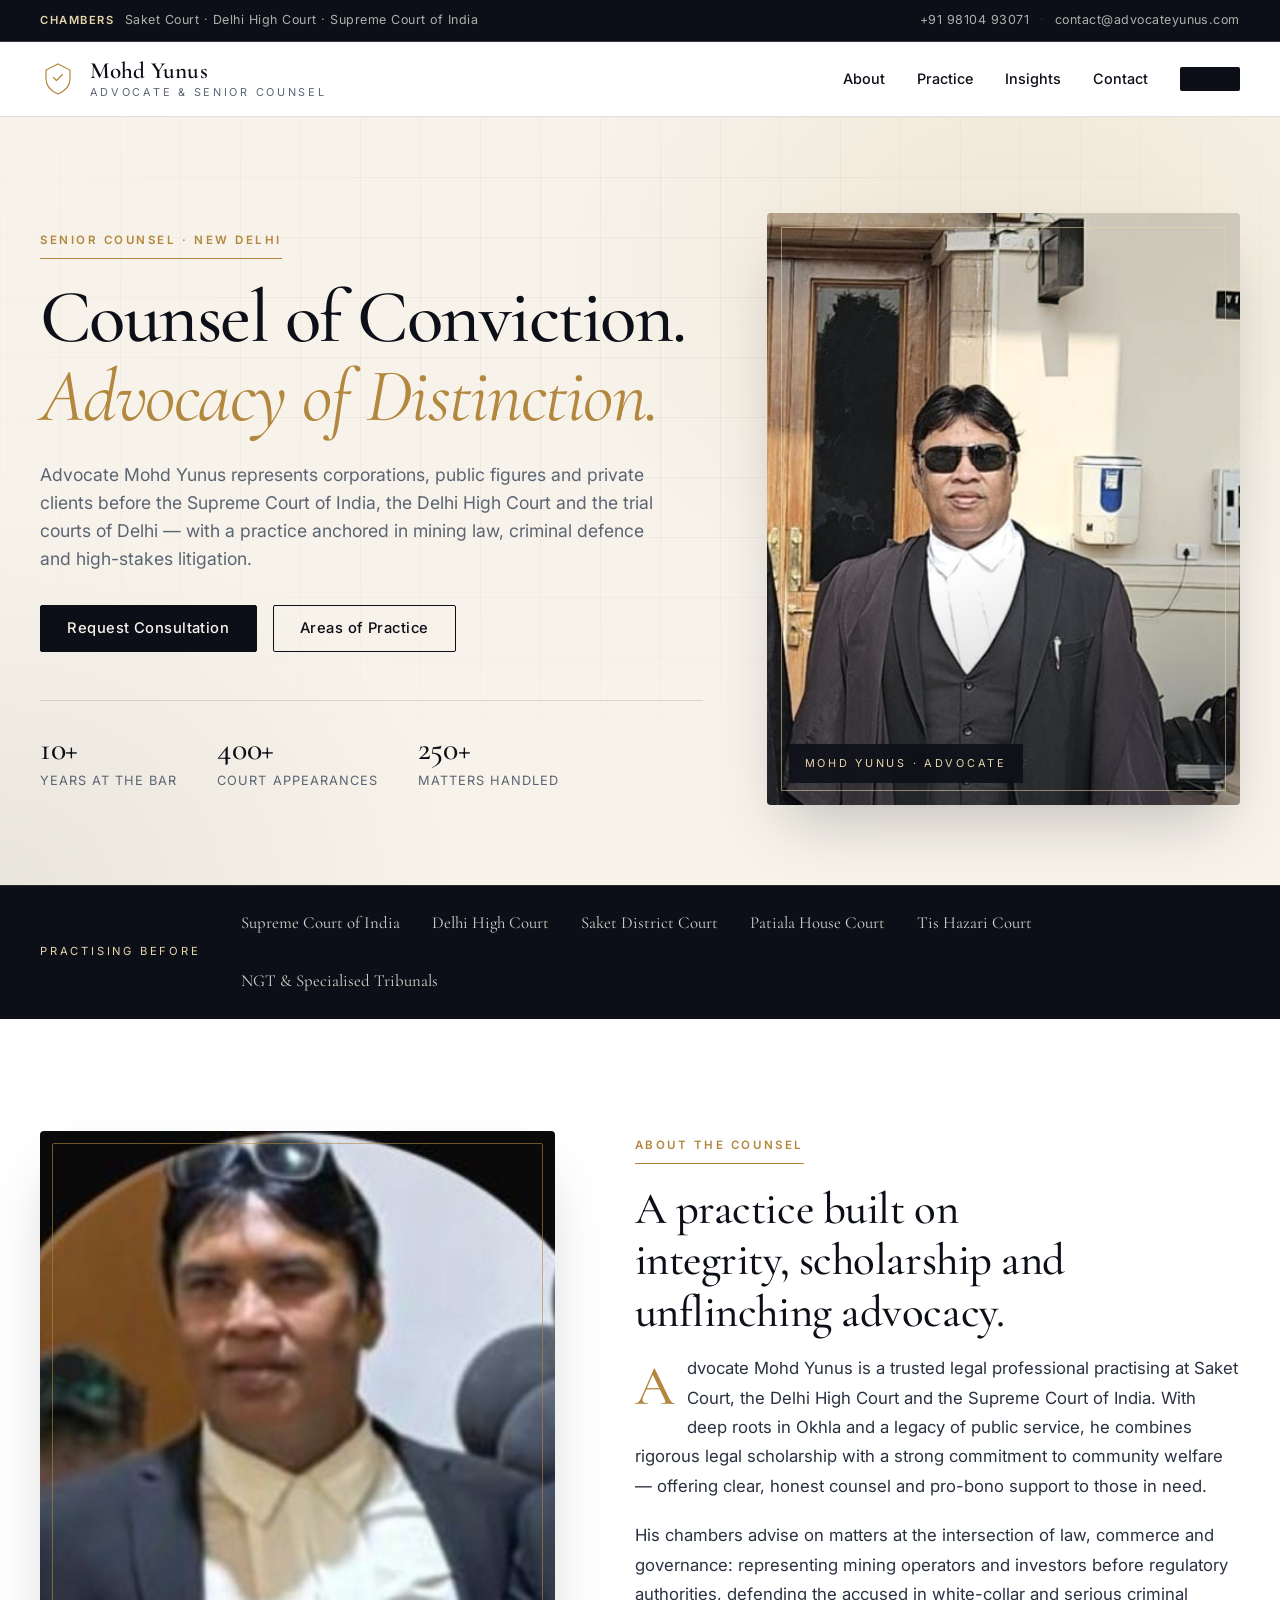
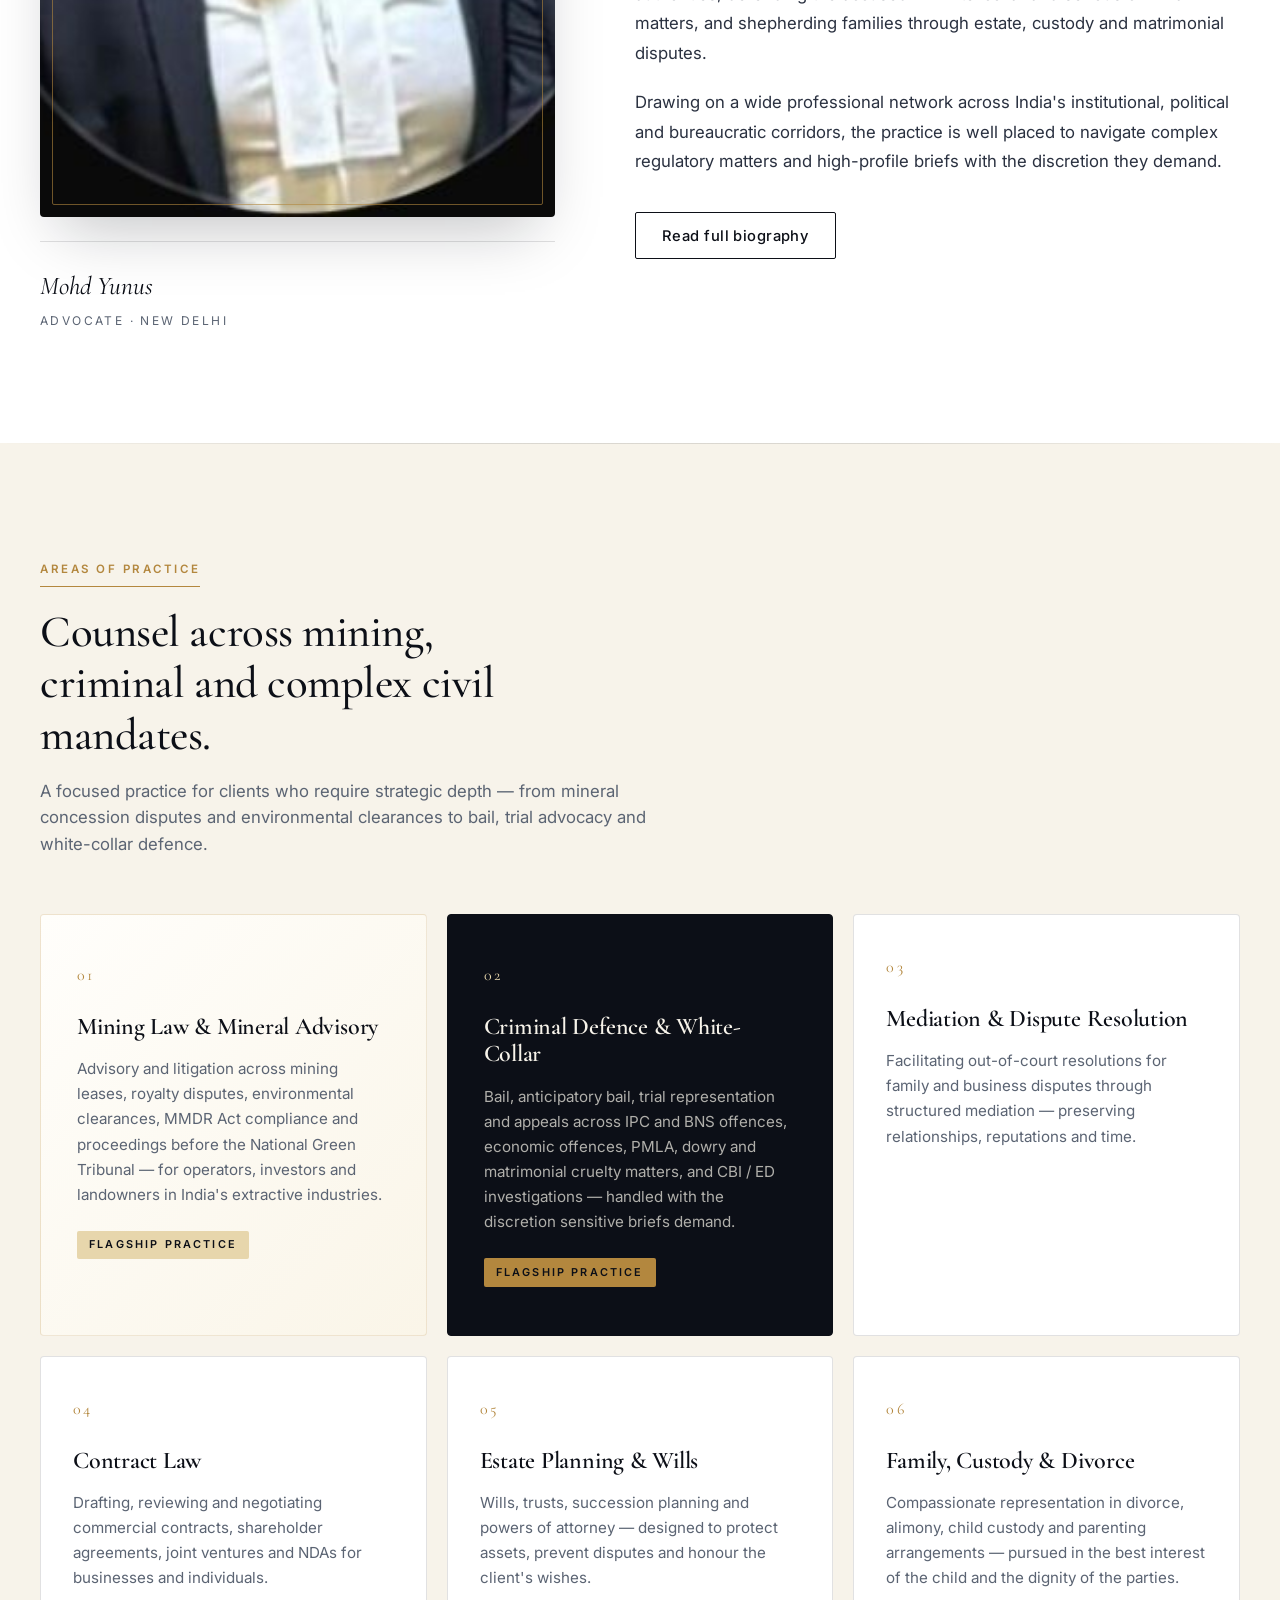
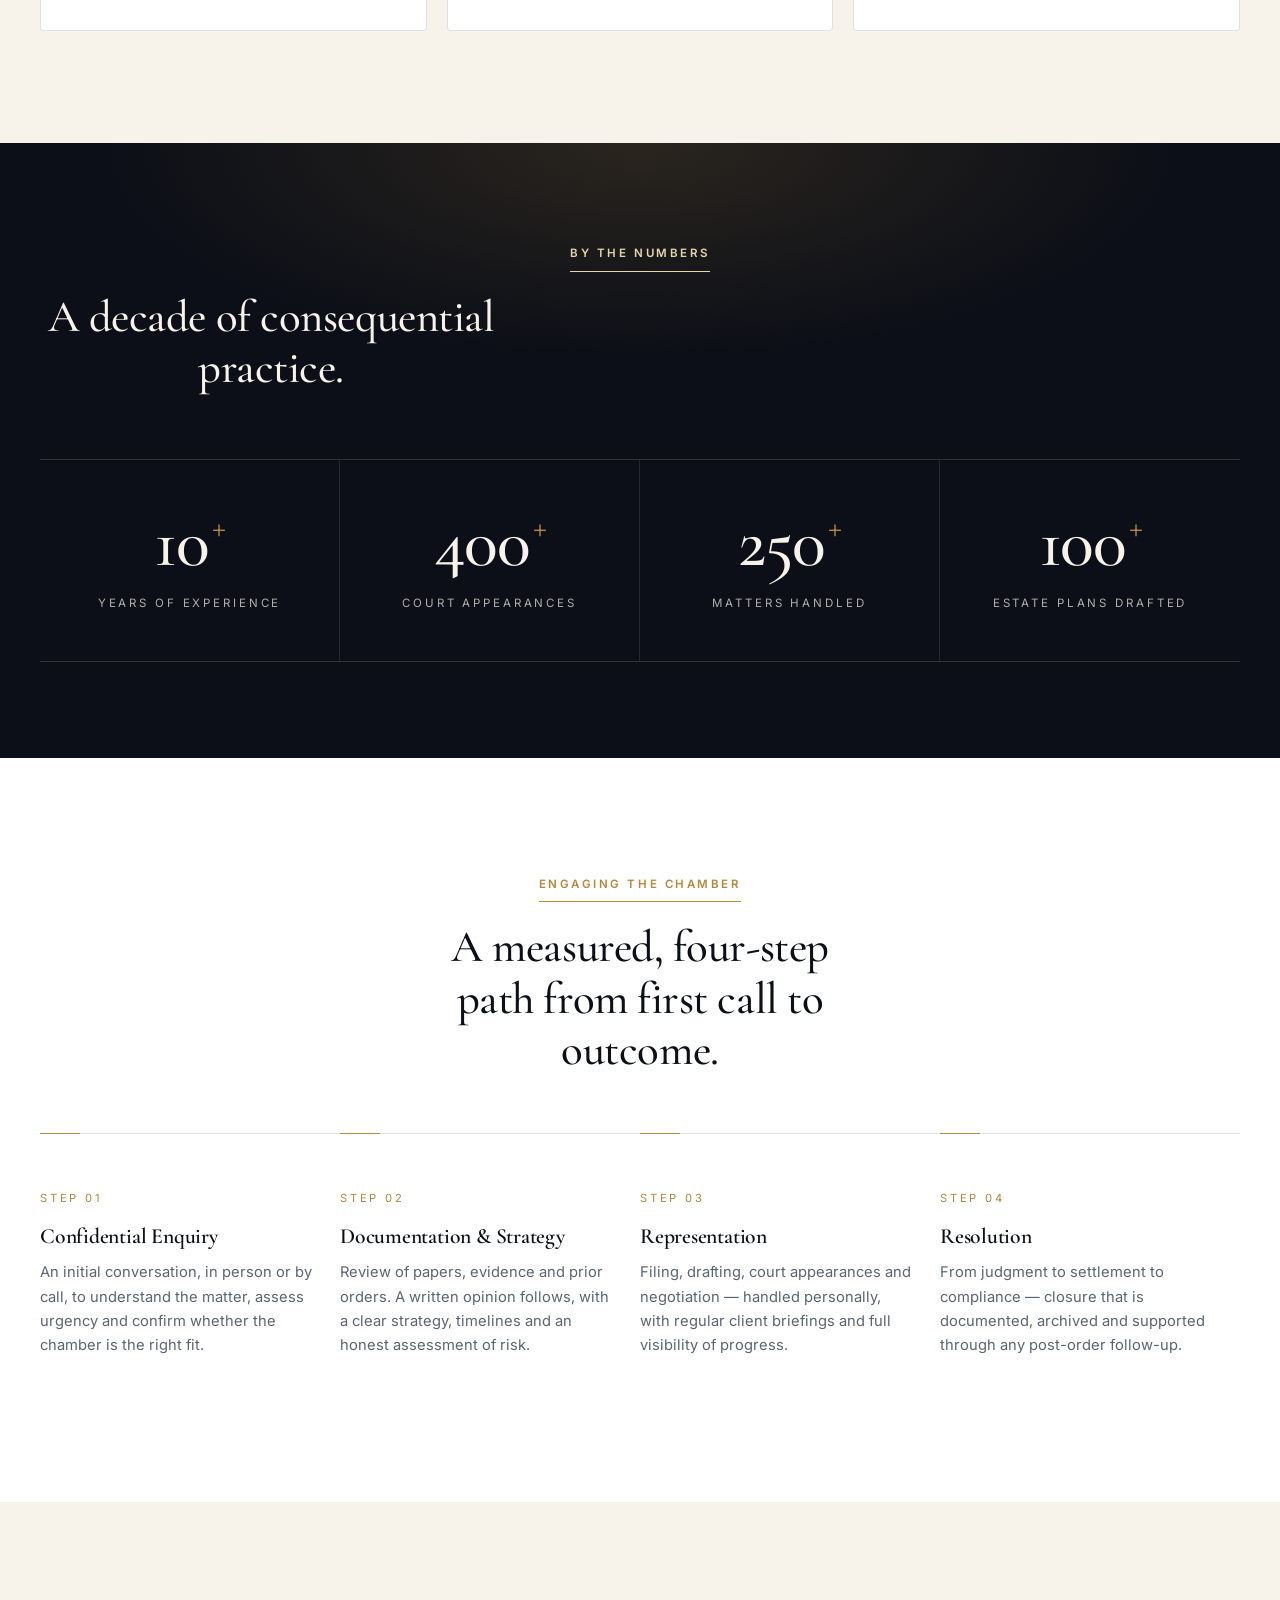
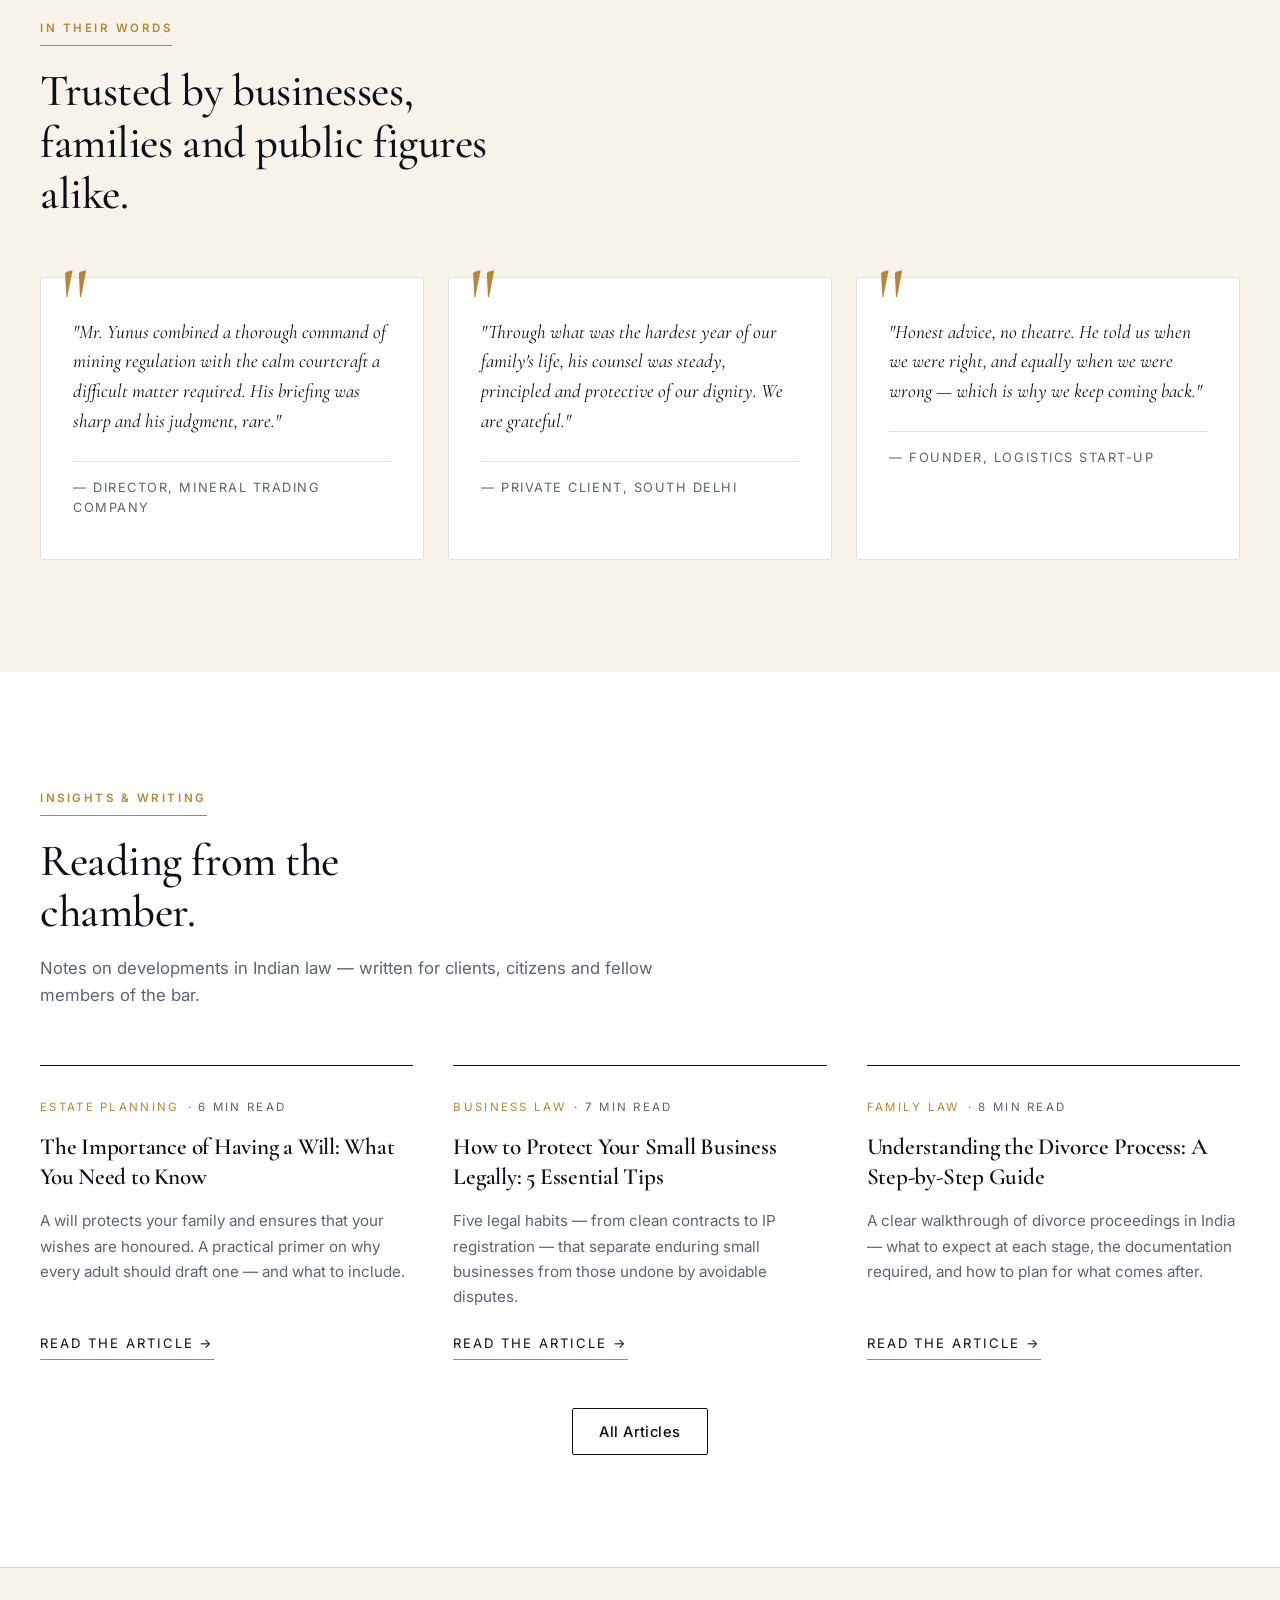
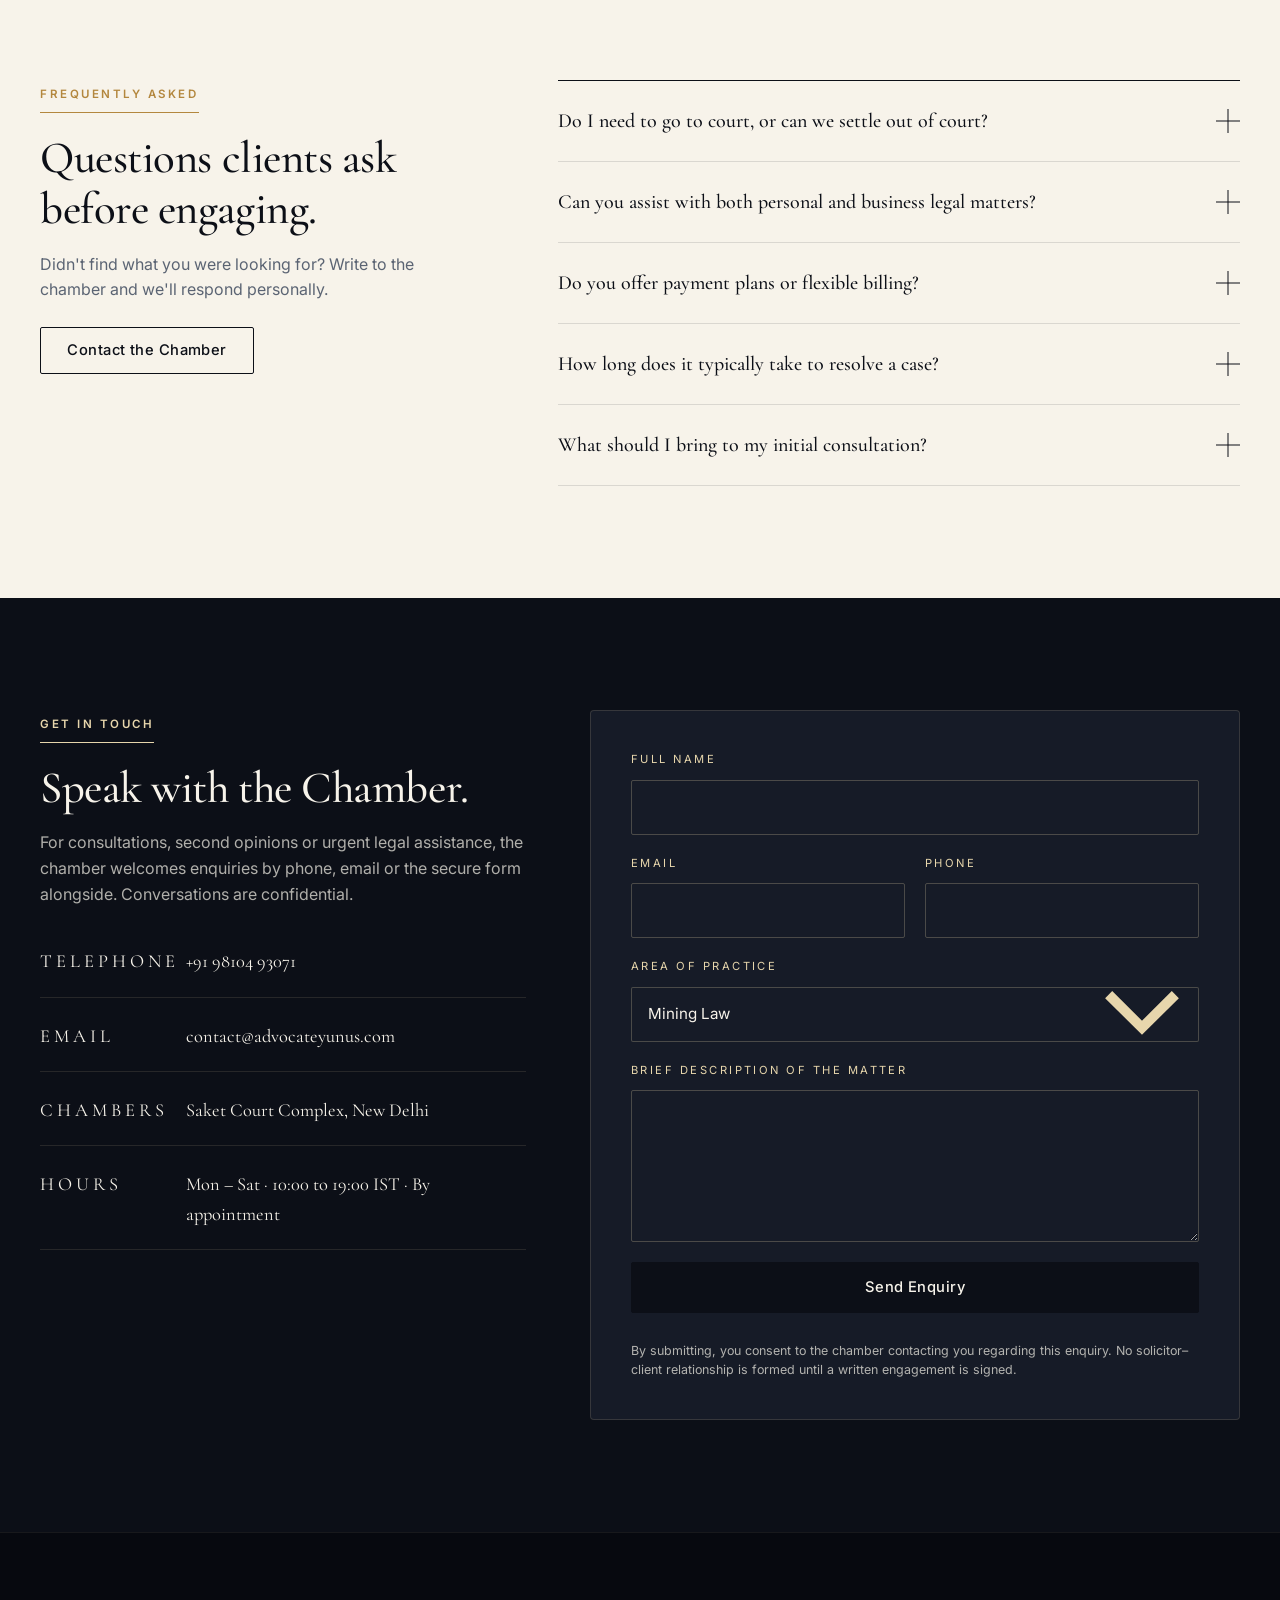
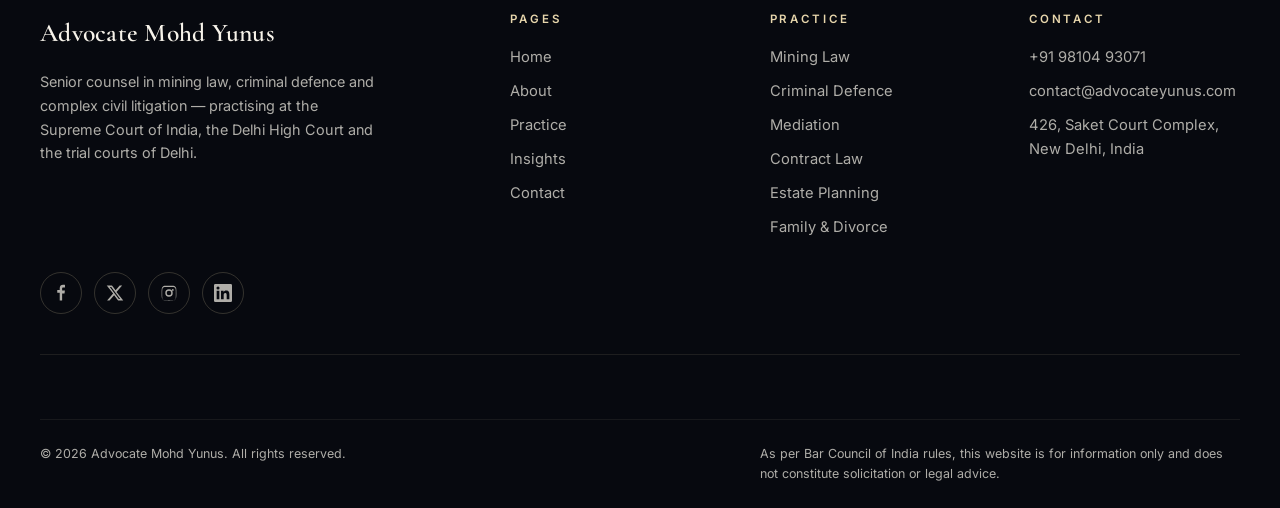
==== commit f4fe5bad: "Fix mobile nav anchoring and centered section-title alignment" ====
--- a/index.html
+++ b/index.html
@@ -500,7 +500,7 @@
             <ul>
                 <li><a href="tel:+919810493071">+91 98104 93071</a></li>
                 <li><a href="mailto:contact@advocateyunus.com">contact@advocateyunus.com</a></li>
-                <li>Saket Court Complex,<br>New Delhi, India</li>
+                <li>426, Saket Court Complex,<br>New Delhi, India</li>
             </ul>
         </div>
         <div class="footer__social" aria-label="Social media">
--- a/assets/css/styles.css
+++ b/assets/css/styles.css
@@ -95,6 +95,7 @@
 
 .section-head { margin-bottom: 3.5rem; max-width: 740px; }
 .section-head--center { margin-inline: auto; text-align: center; }
+.section-head--center .section-title,
 .section-head--center .section-lede { margin-inline: auto; }
 
 /* ---------- Buttons ---------- */
@@ -984,24 +985,38 @@
 @media (max-width: 720px) {
     .topbar__left { display: none; }
     .topbar__inner { justify-content: center; font-size: .72rem; }
+
+    .nav__inner { gap: 1rem; padding: .85rem 0; }
+    .brand { gap: .65rem; }
+    .brand__mark svg { width: 30px; height: 30px; }
+    .brand__name { font-size: 1.15rem; }
+    .brand__sub { font-size: .56rem; letter-spacing: .2em; white-space: nowrap; }
+
     .nav__links {
-        position: fixed;
-        inset: 64px 0 auto 0;
+        position: absolute;
+        top: 100%;
+        left: 0;
+        right: 0;
         flex-direction: column;
         align-items: stretch;
         gap: 0;
         background: var(--paper);
-        border-bottom: 1px solid var(--rule);
-        padding: 1rem 1.25rem 1.5rem;
+        border-bottom: 1px solid transparent;
+        padding: 0 1.25rem;
         max-height: 0;
         overflow: hidden;
-        transition: max-height .35s ease;
+        transition: max-height .35s ease, padding .35s ease, border-color .35s ease;
         z-index: 50;
     }
-    .nav__links.is-open { max-height: 400px; }
+    .nav__links.is-open {
+        max-height: 420px;
+        padding: .25rem 1.25rem 1.25rem;
+        border-bottom-color: var(--rule);
+        box-shadow: 0 12px 24px -8px rgba(12, 15, 23, .12);
+    }
     .nav__links a:not(.btn) { padding: .9rem 0; border-bottom: 1px solid var(--rule); }
     .nav__links .btn { margin-top: .75rem; }
-    .nav__toggle { display: flex; }
+    .nav__toggle { display: flex; flex-shrink: 0; }
 
     .hero { padding: 3.5rem 0; }
     .hero__cta .btn { flex: 1; min-width: 140px; }
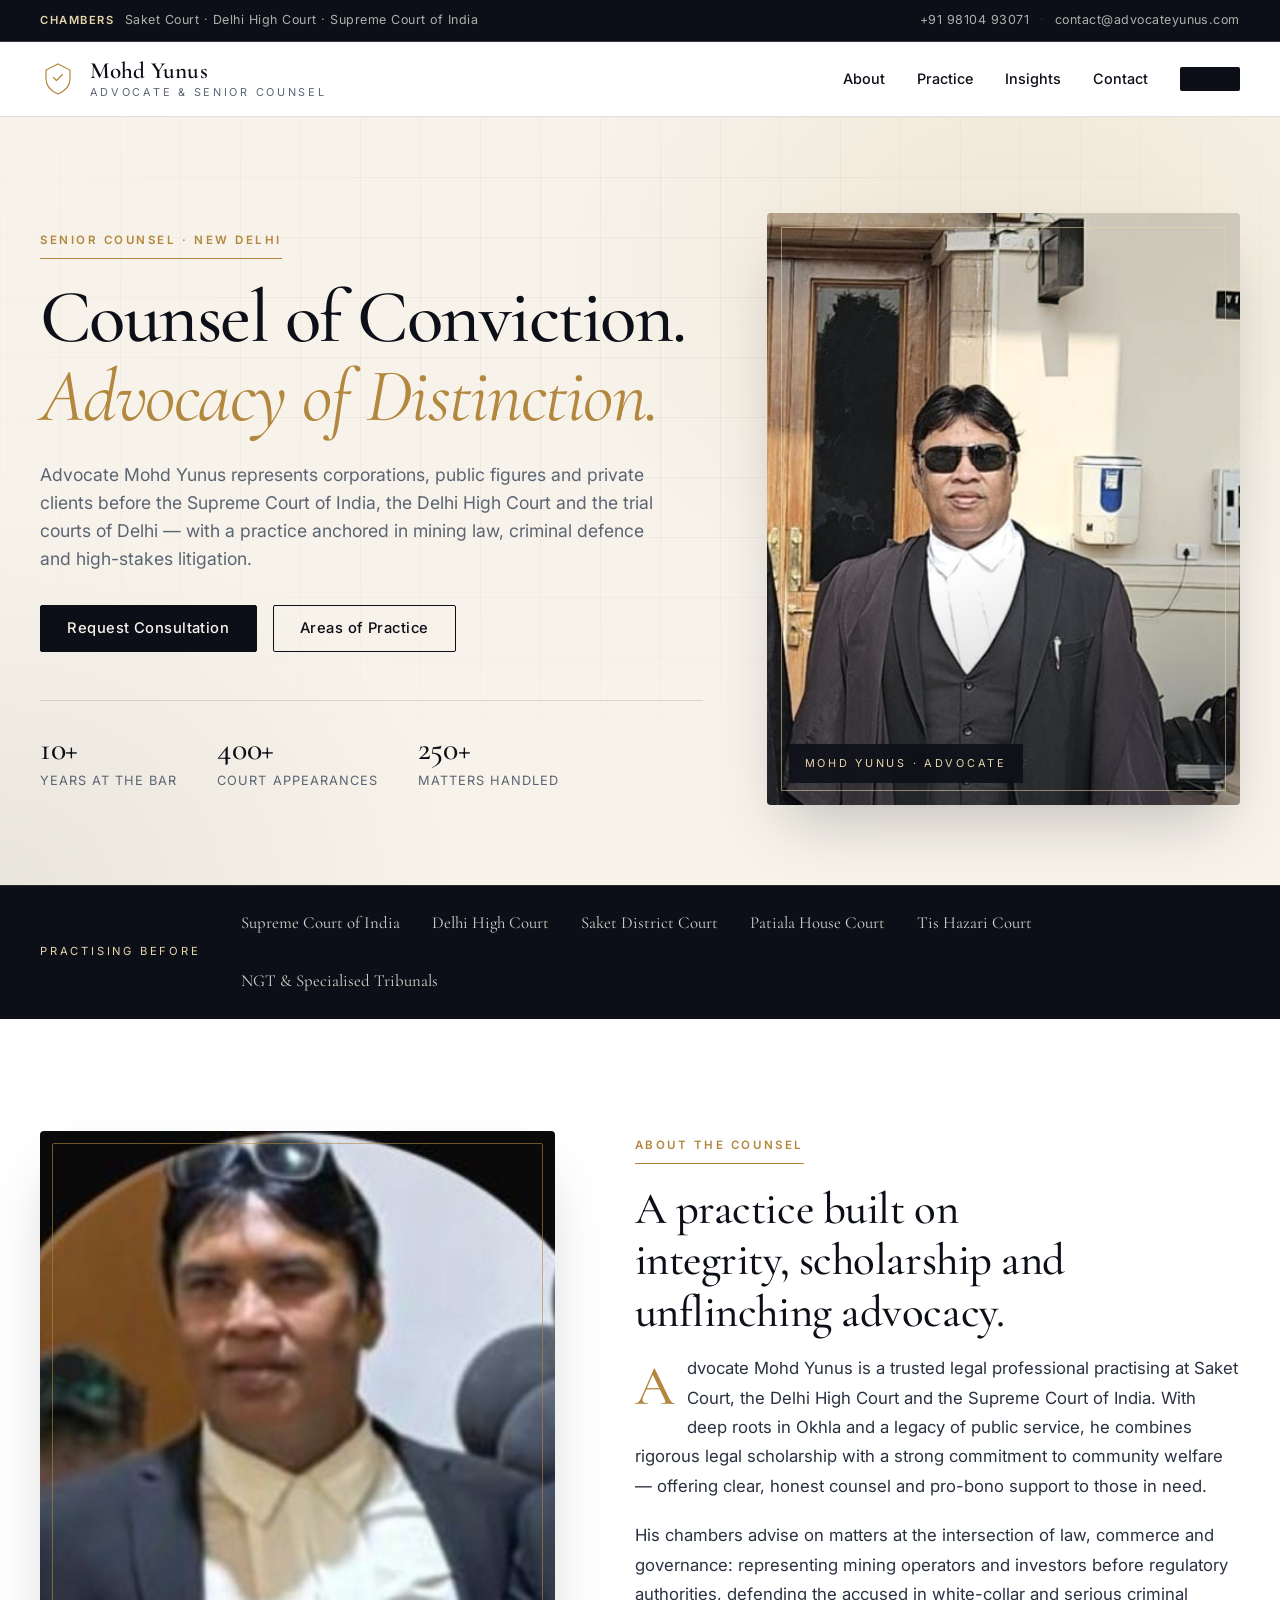
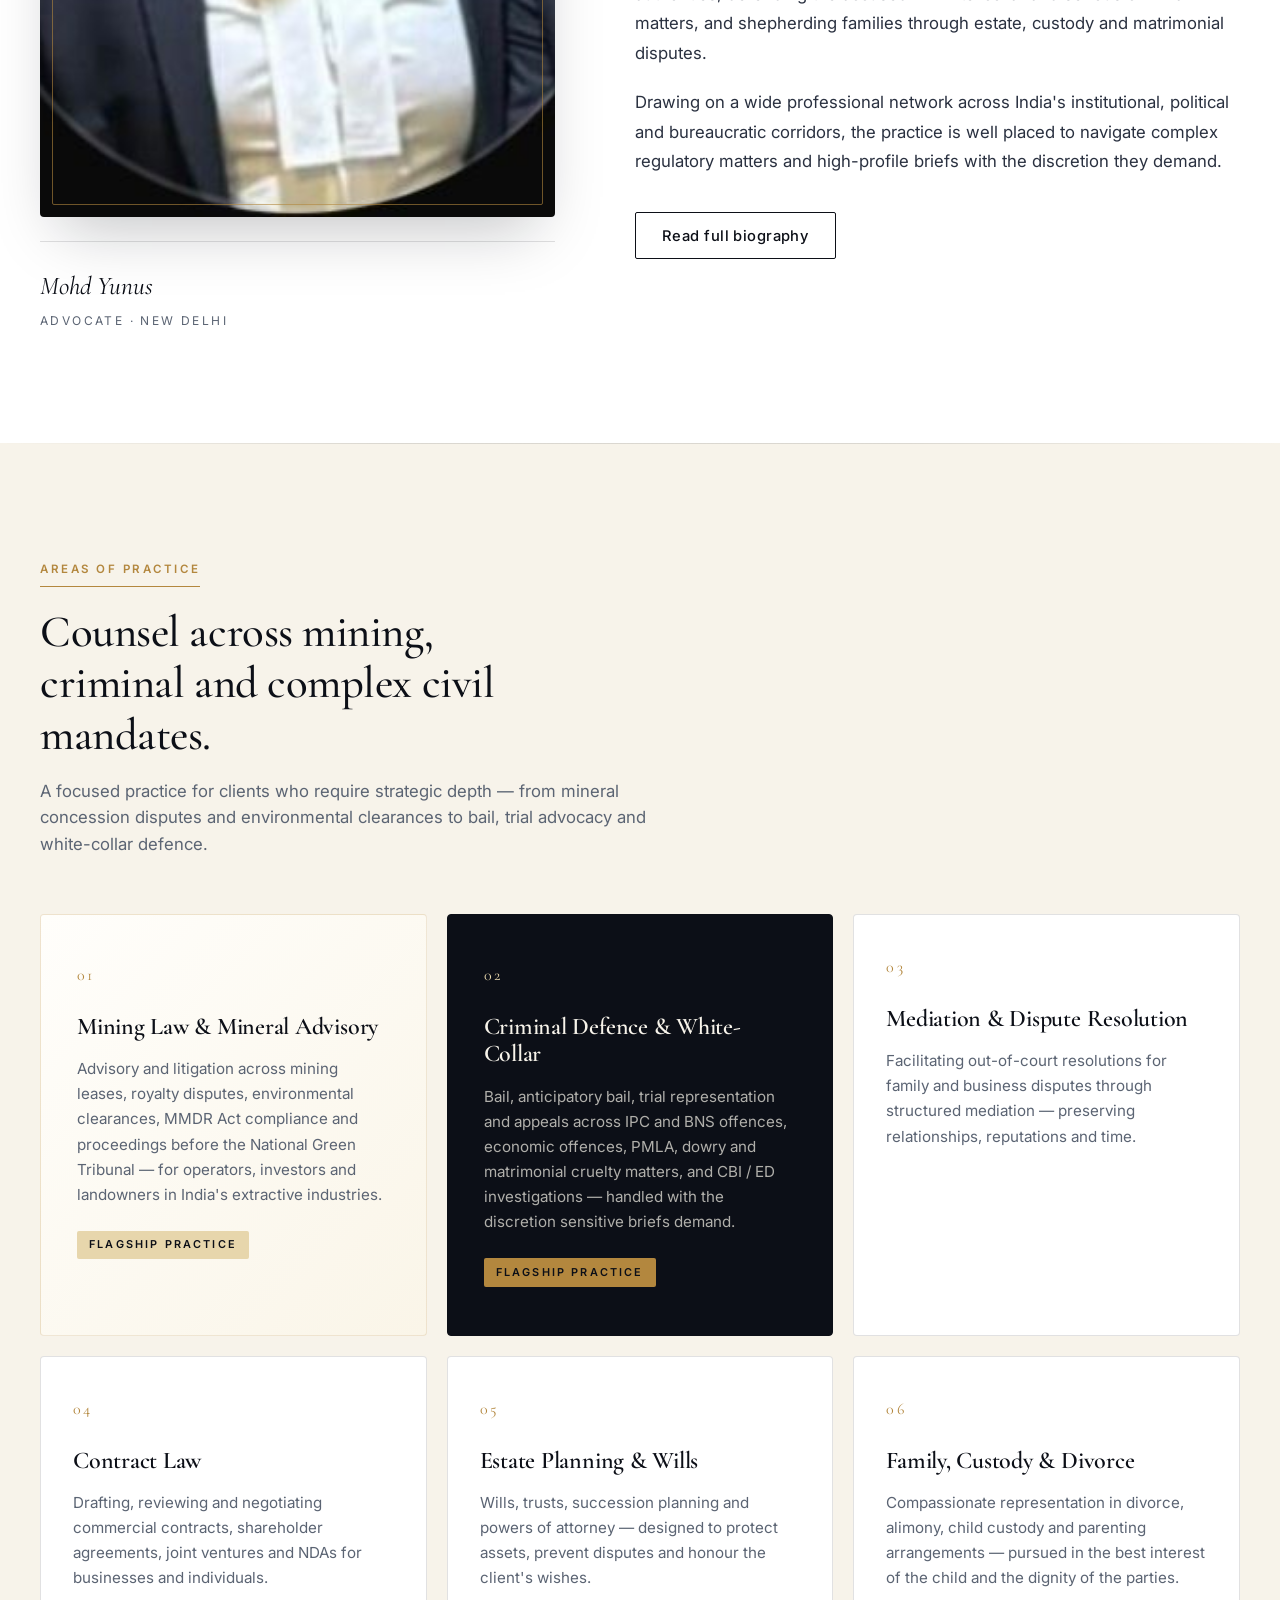
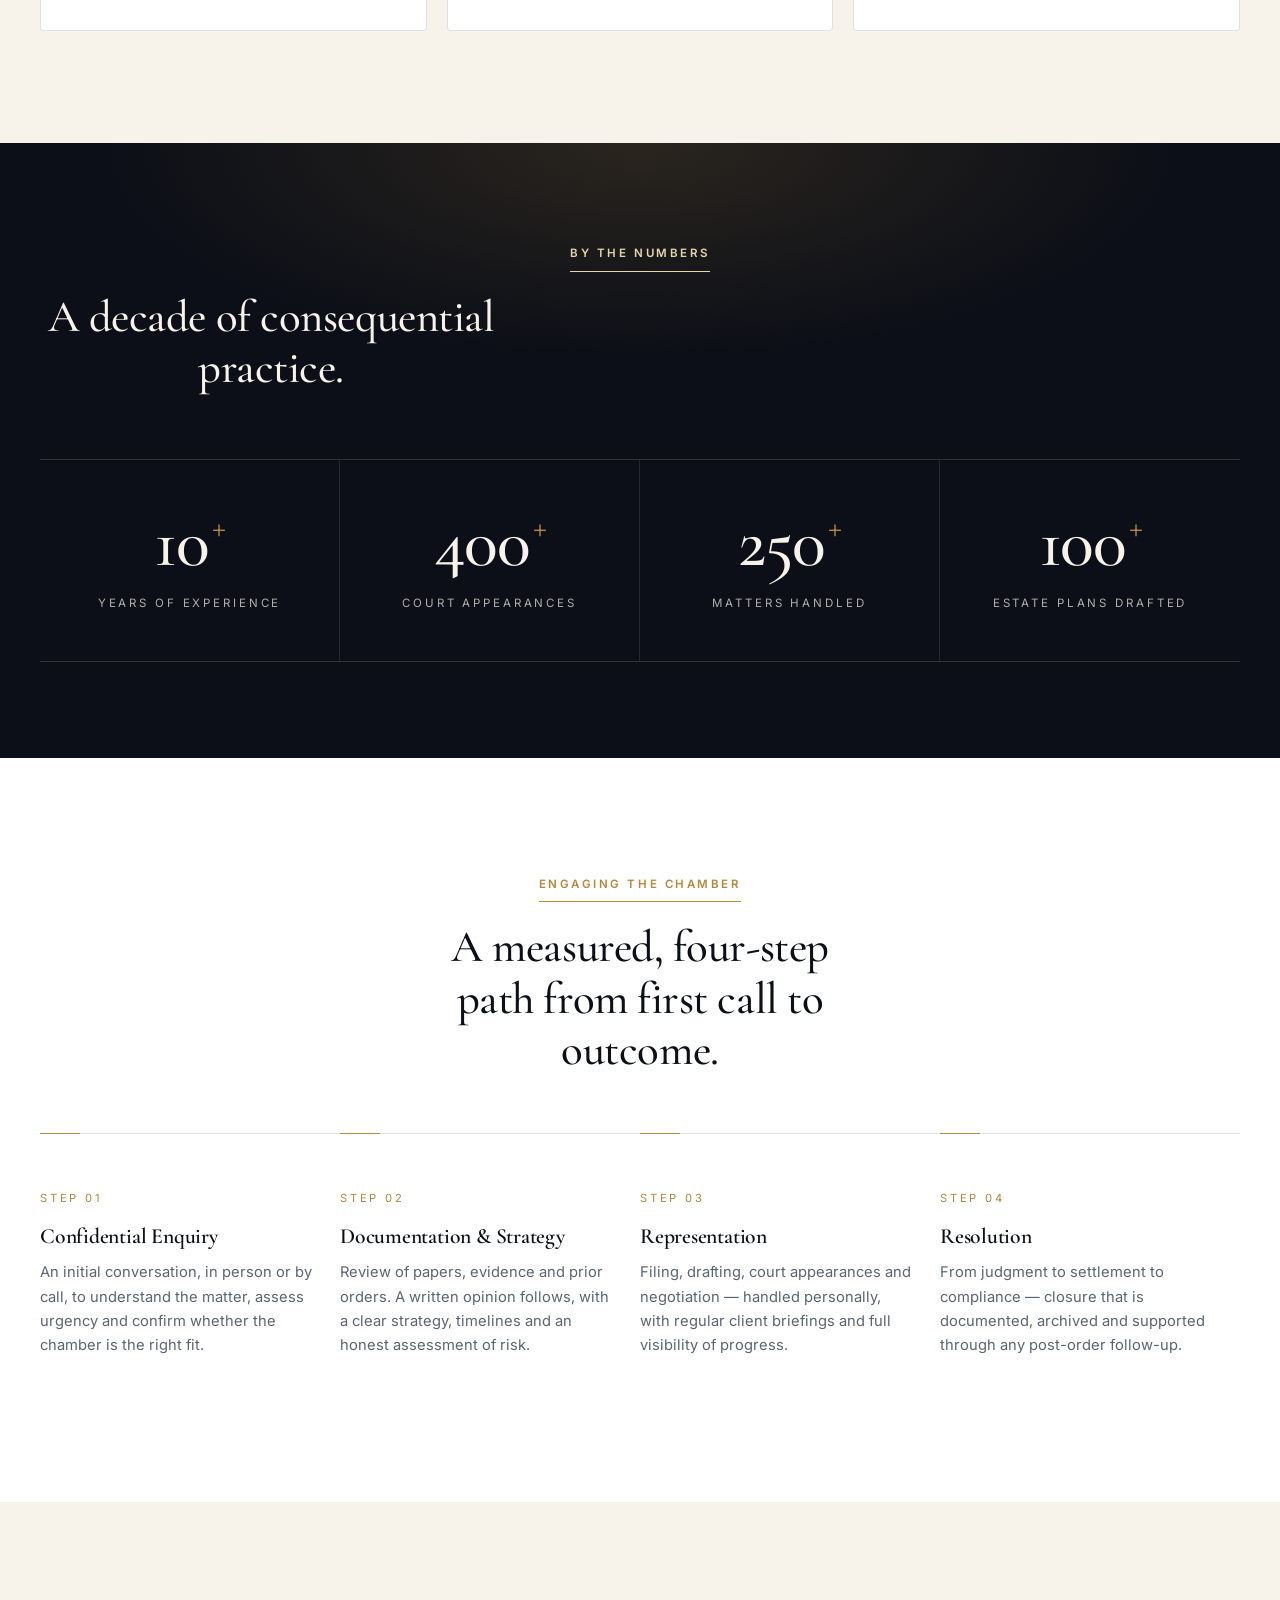
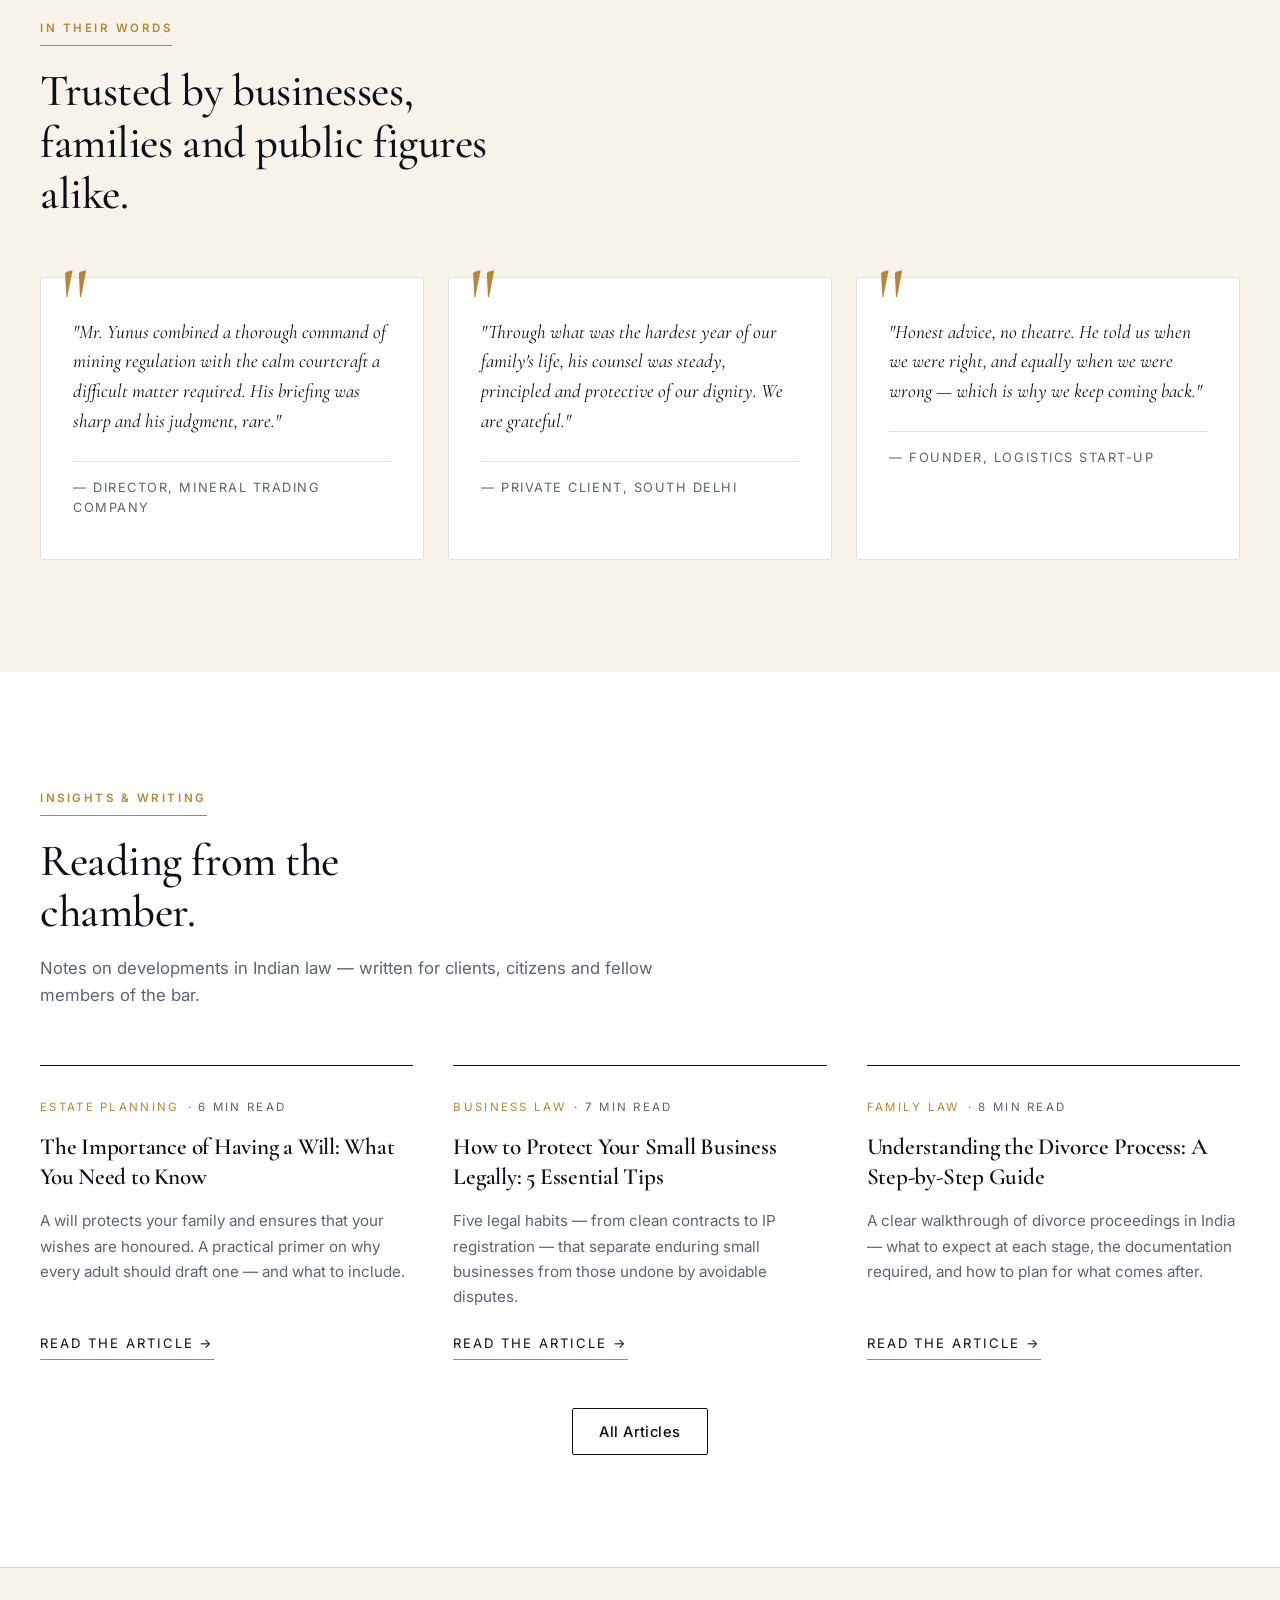
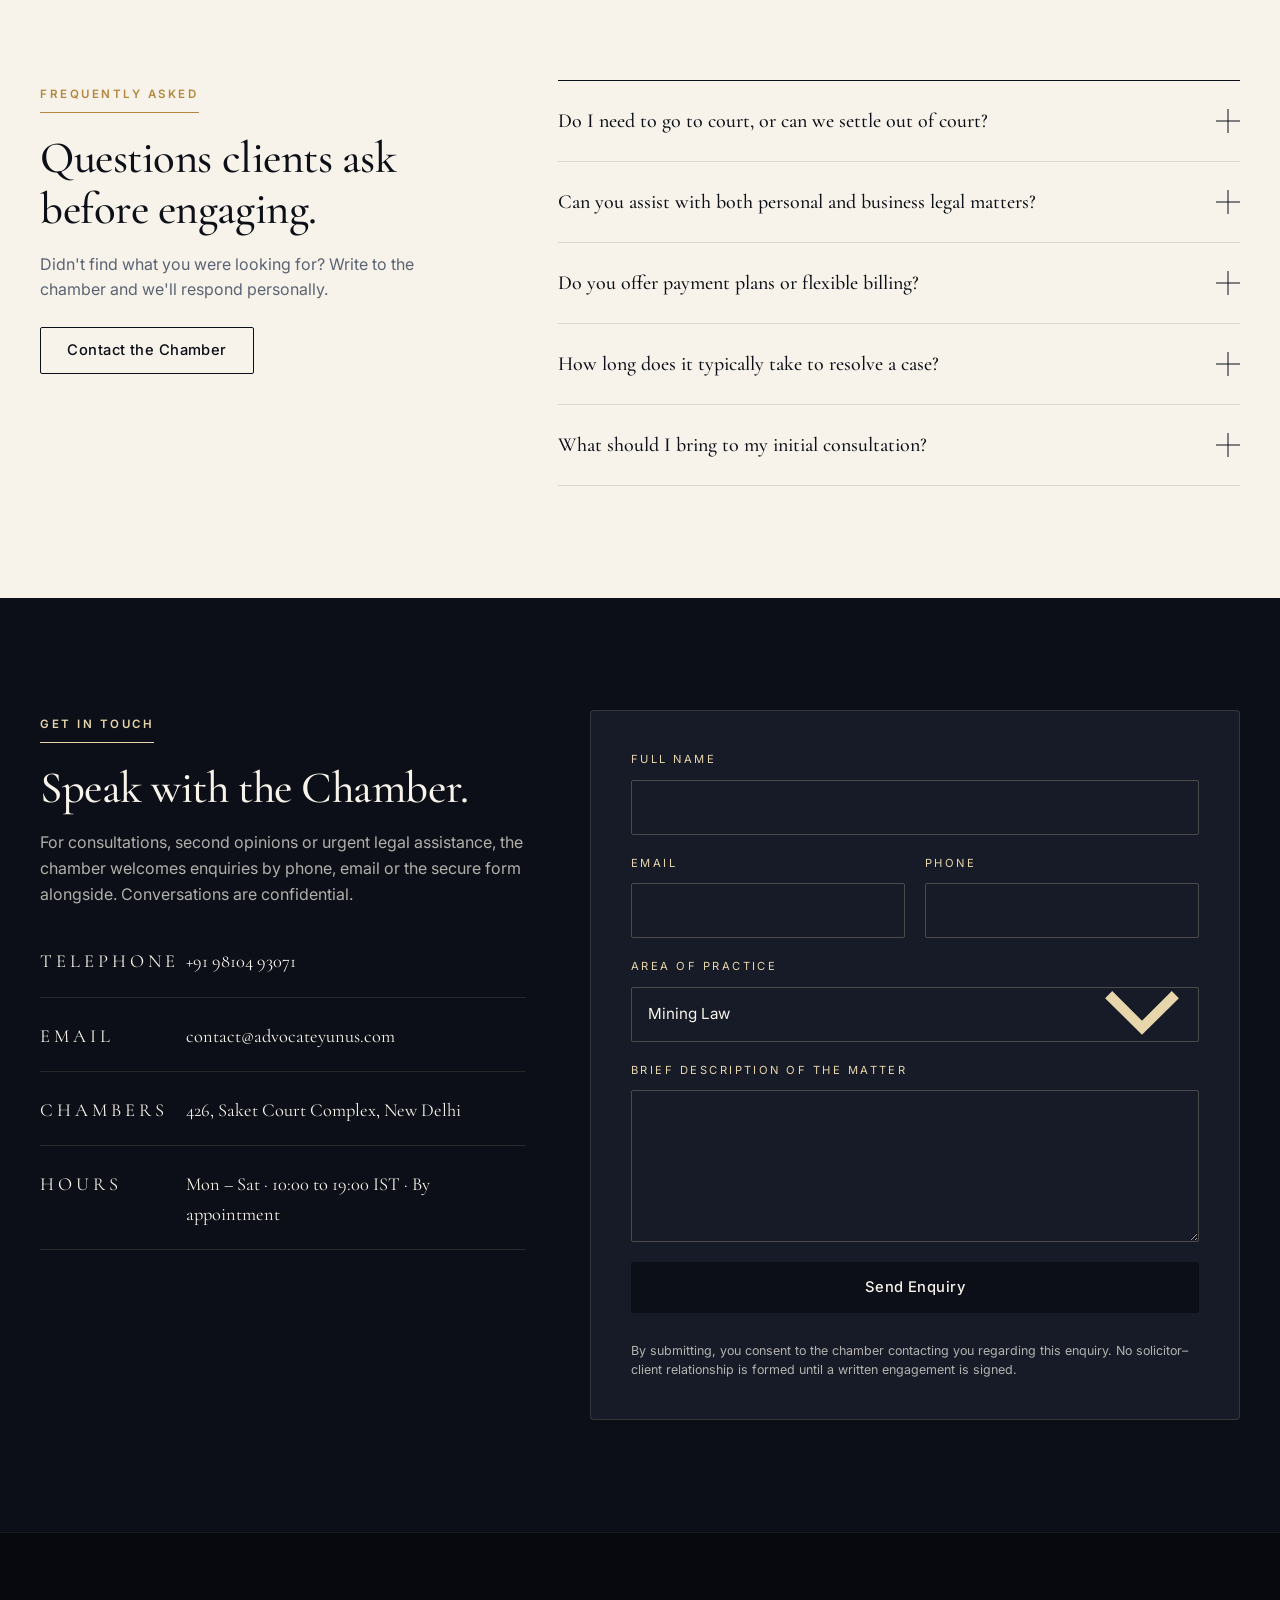
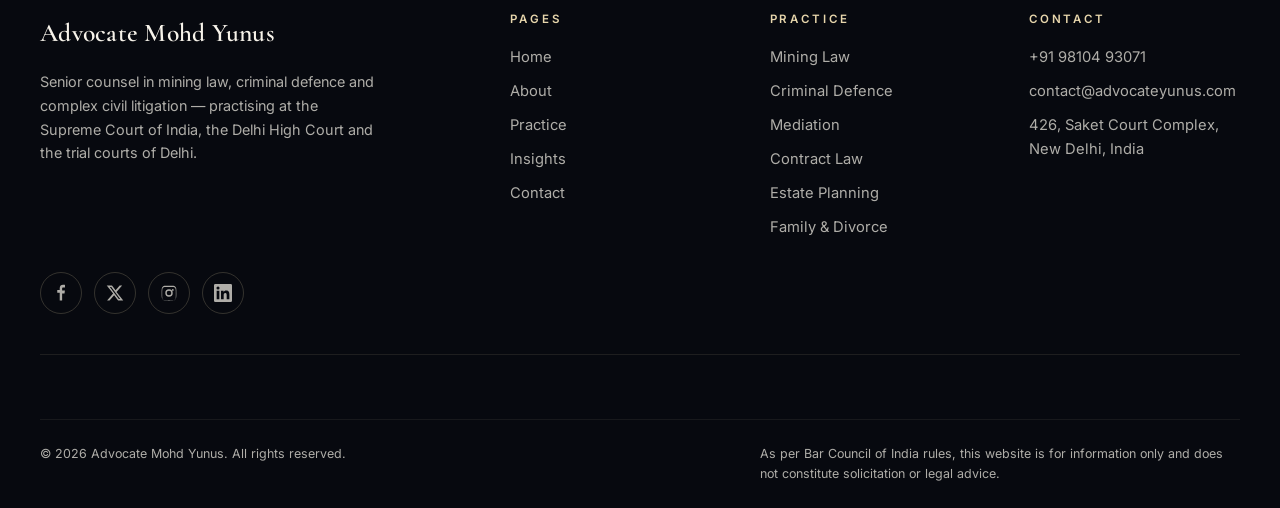
==== commit b3d4c701: "Fix mobile nav anchoring and centered section-title alignment" ====
--- a/index.html
+++ b/index.html
@@ -246,7 +246,7 @@
 
 <section class="stats" id="experience">
     <div class="container stats__inner">
-        <div class="stats__head">
+        <div class="stats__head" stats-head--center>
             <span class="eyebrow">By the Numbers</span>
             <h2 class="section-title section-title--light">A decade of consequential practice.</h2>
         </div>
@@ -412,7 +412,7 @@
                 </li>
                 <li>
                     <span class="contact__label">Chambers</span>
-                    <span>Saket Court Complex, New Delhi</span>
+                    <span>426, Saket Court Complex, New Delhi</span>
                 </li>
                 <li>
                     <span class="contact__label">Hours</span>
--- a/assets/css/styles.css
+++ b/assets/css/styles.css
@@ -519,6 +519,9 @@
     display: grid;
     grid-template-columns: repeat(3, 1fr);
     gap: 1.25rem;
+}
+.practice__grid--two-col {
+    grid-template-columns: repeat(2, 1fr);
 }
 .card {
     background: var(--paper);
@@ -1025,7 +1028,7 @@
     .hero__card { padding: 1.75rem; }
 
     .about, .practice, .stats, .process, .testimonials, .insights, .faq, .contact { padding: 4.5rem 0; }
-    .practice__grid, .insights__grid, .testimonials__grid { grid-template-columns: 1fr; }
+    .practice__grid, .insights__grid, .testimonials__grid, .practice__grid--two-col { grid-template-columns: 1fr; }
     .stats__grid { grid-template-columns: 1fr; }
     .stats__grid li { border-right: none !important; border-bottom: 1px solid rgba(231, 214, 172, .12) !important; }
     .stats__grid li:last-child { border-bottom: none !important; }
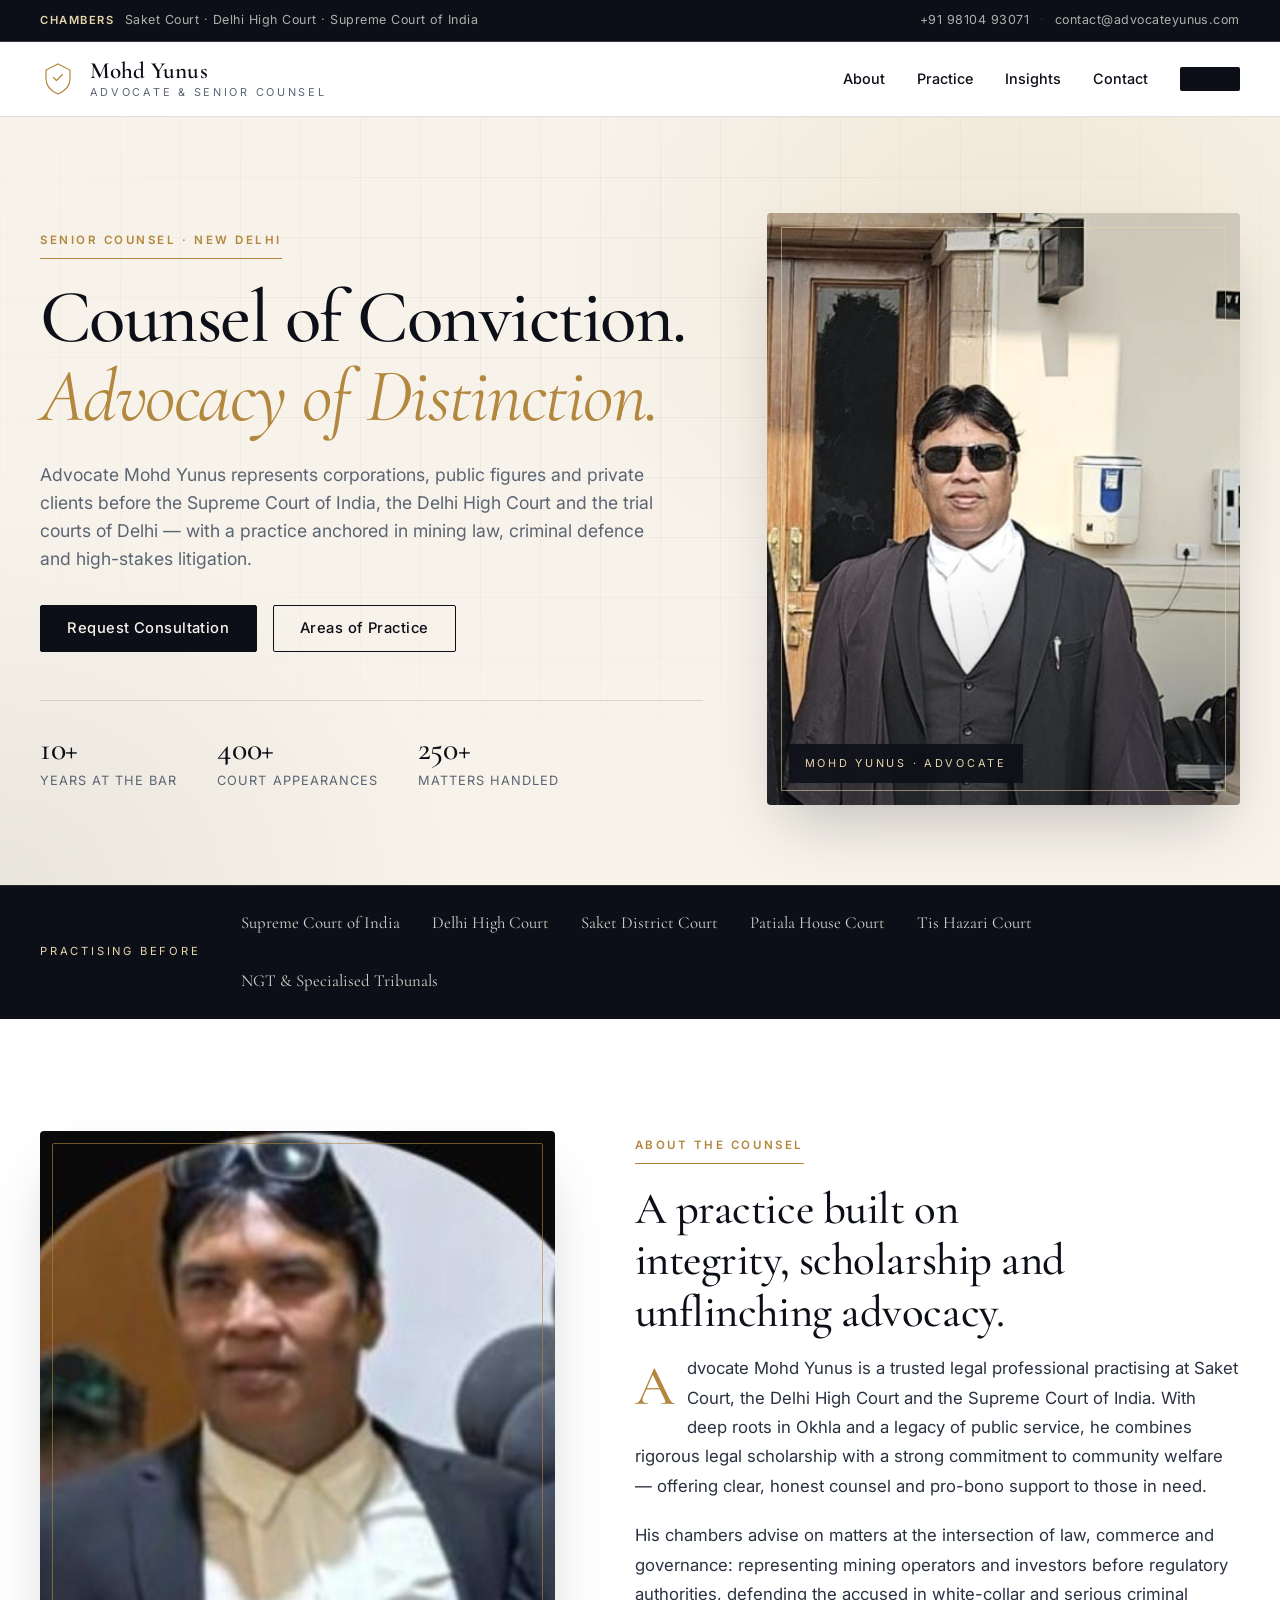
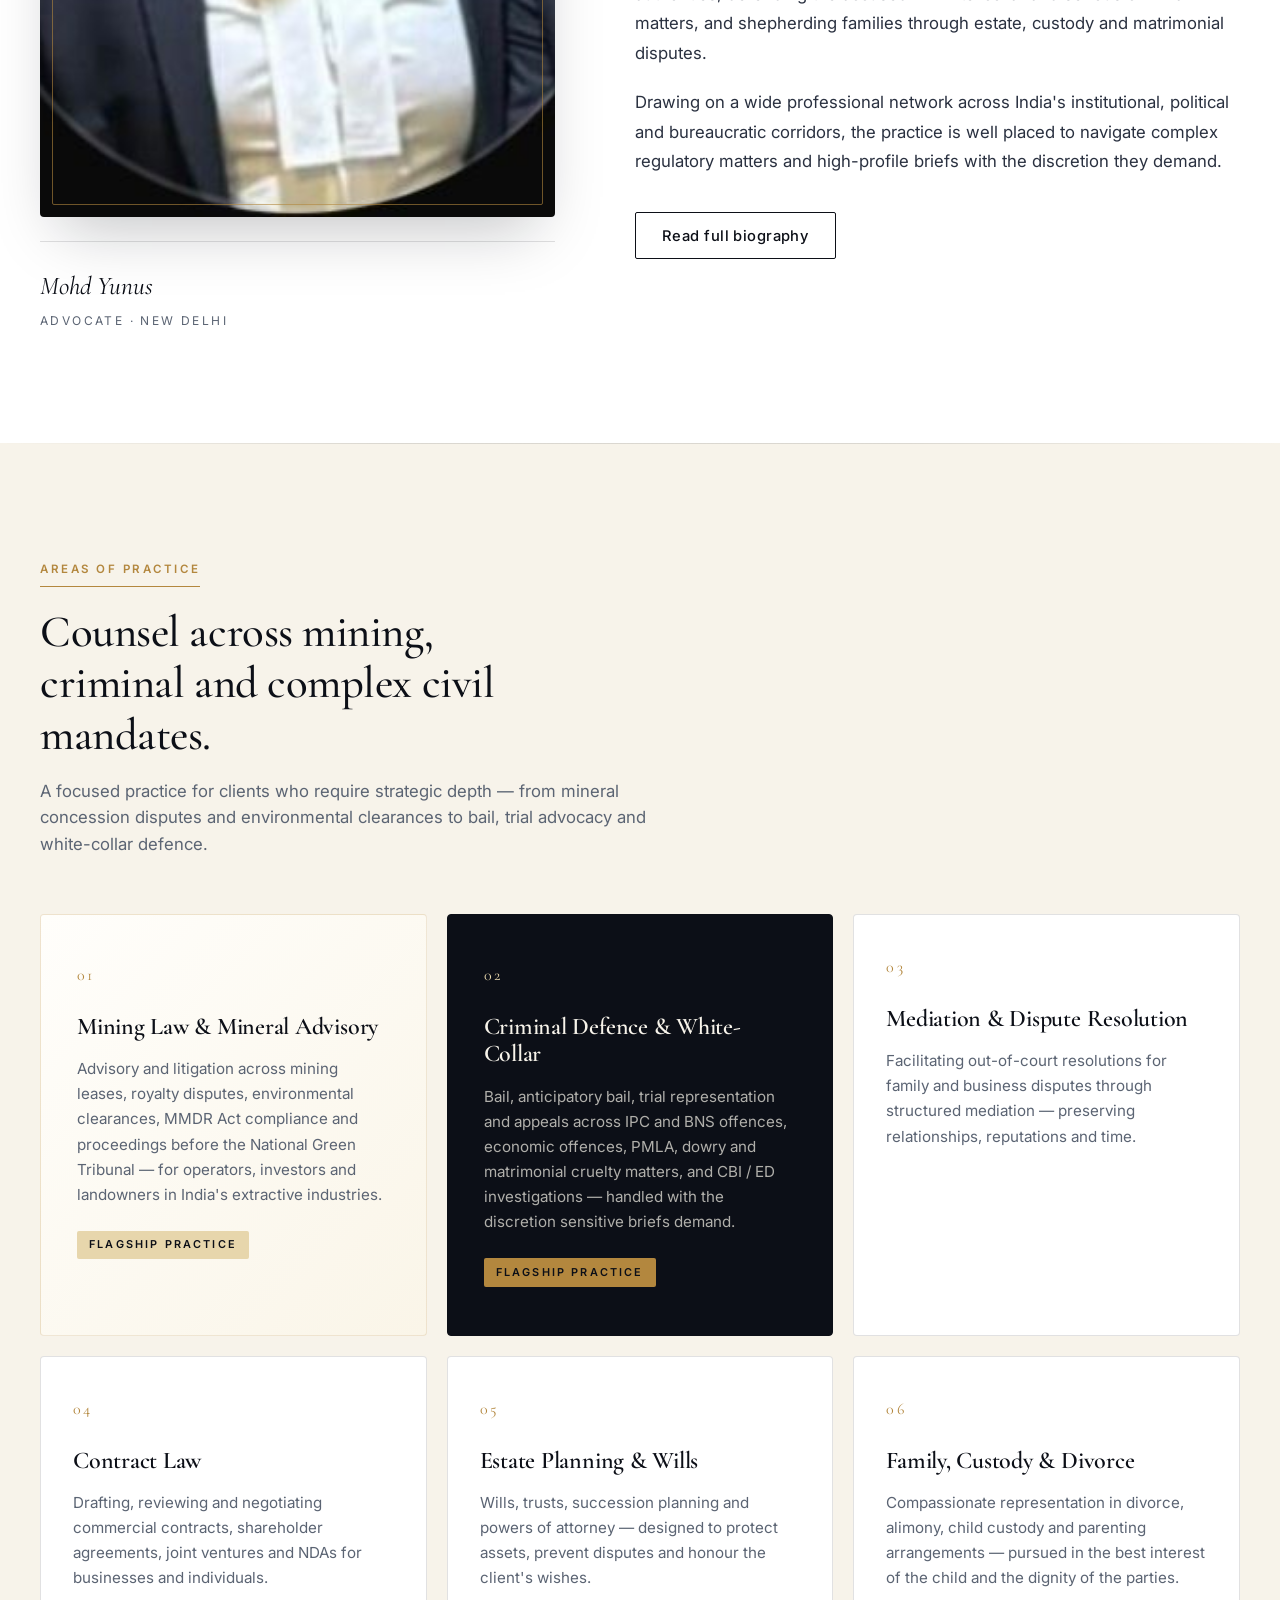
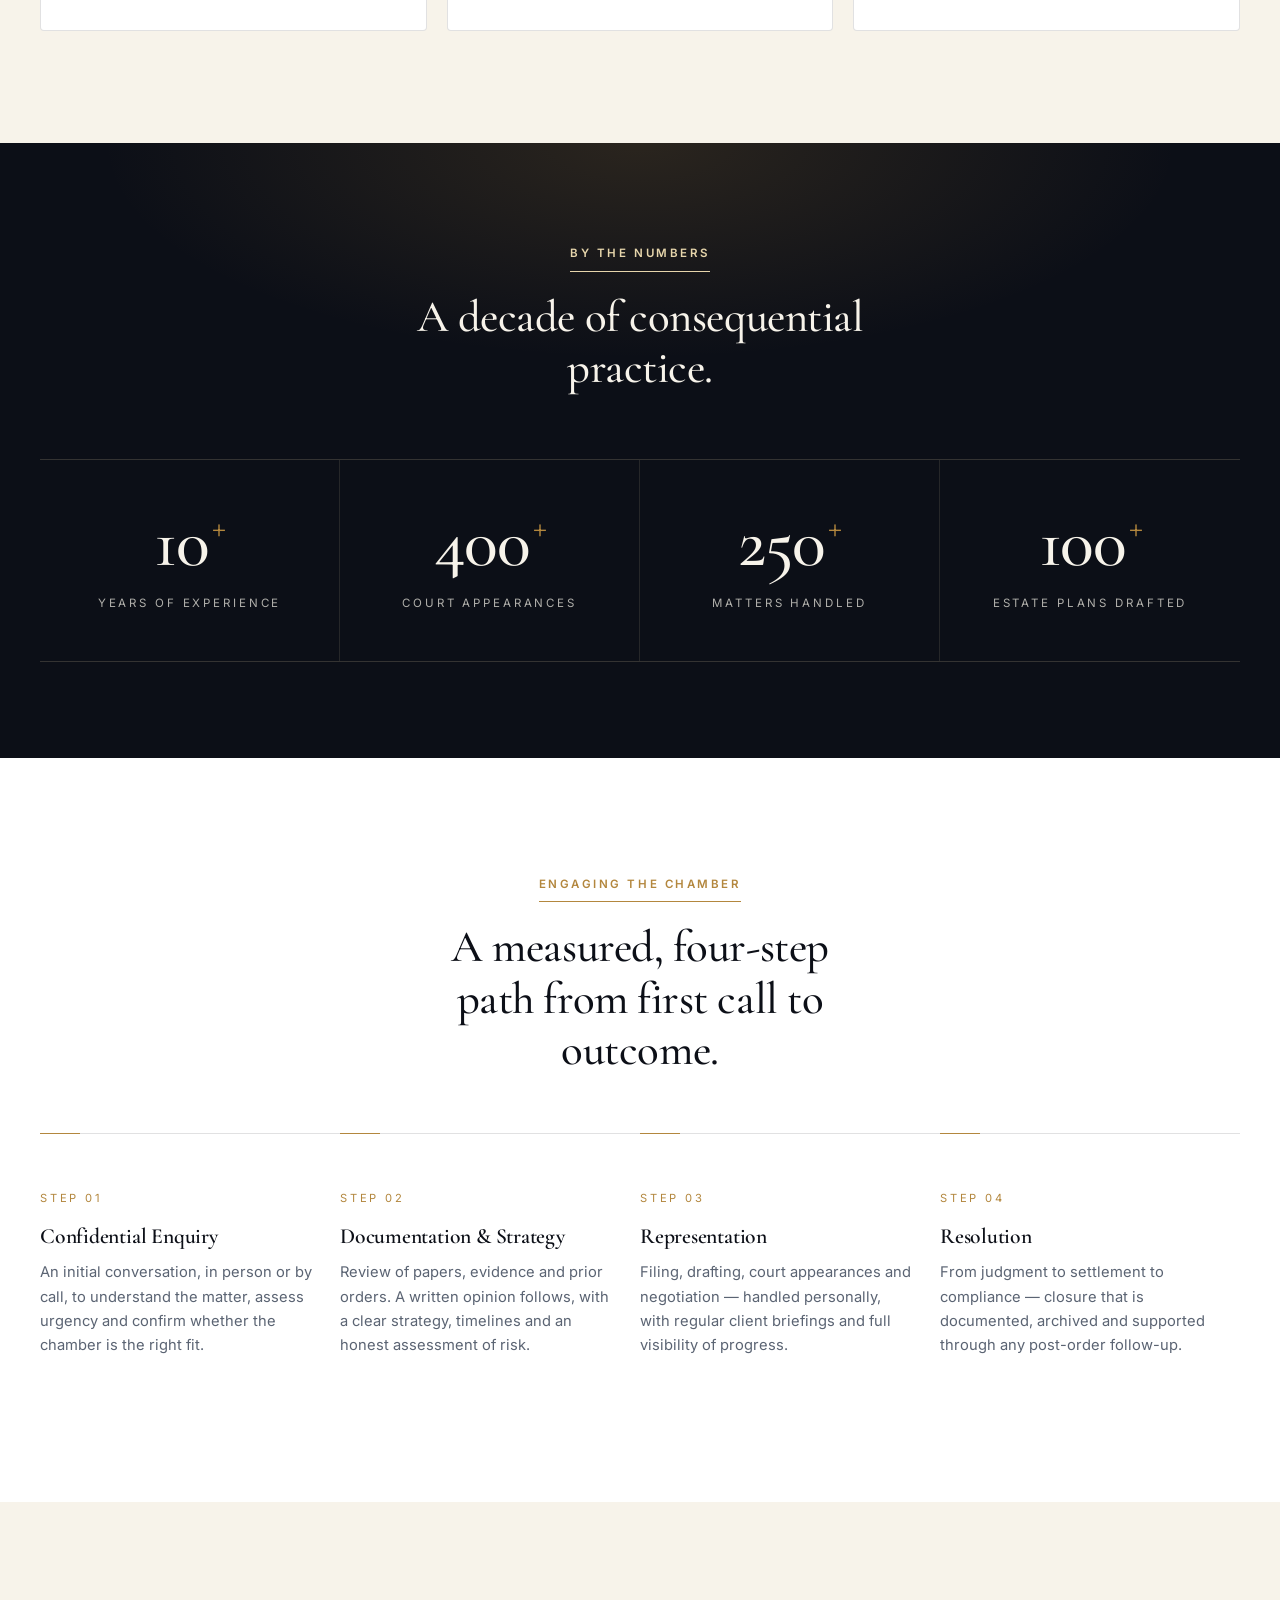
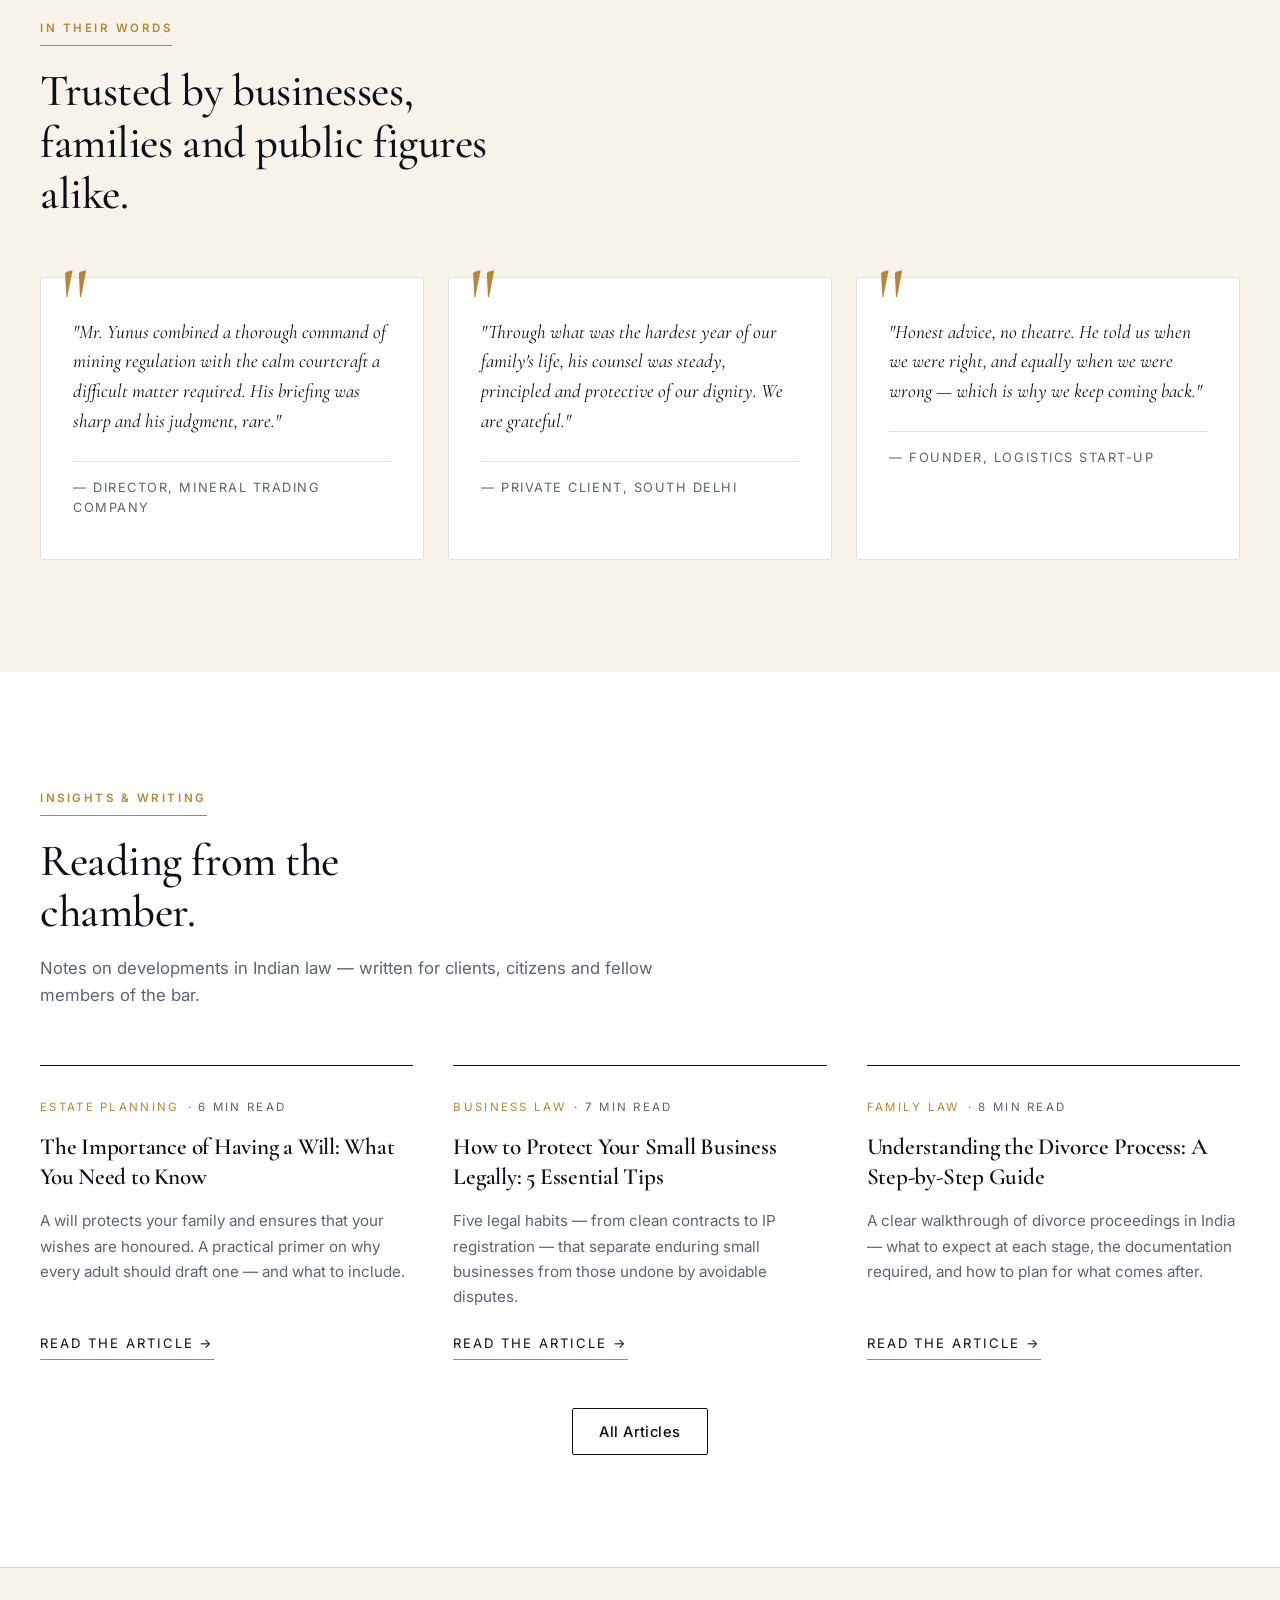
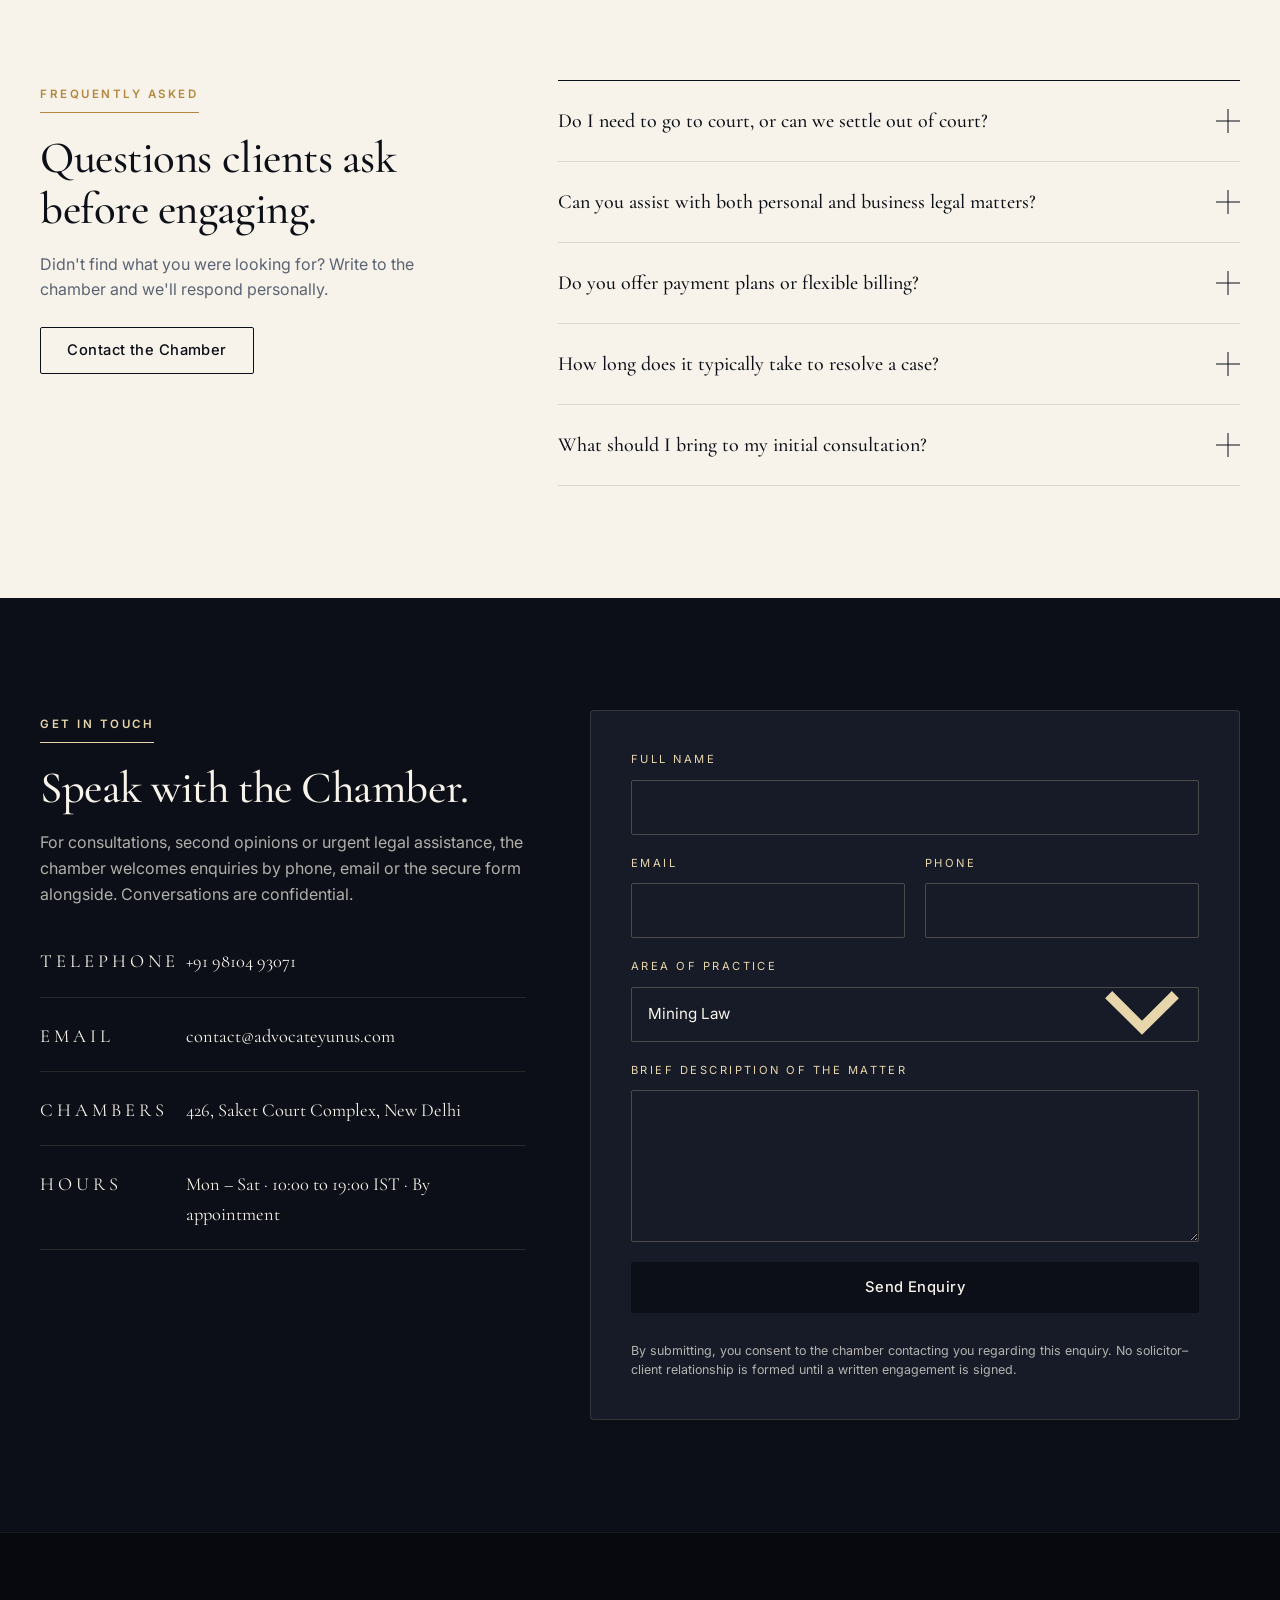
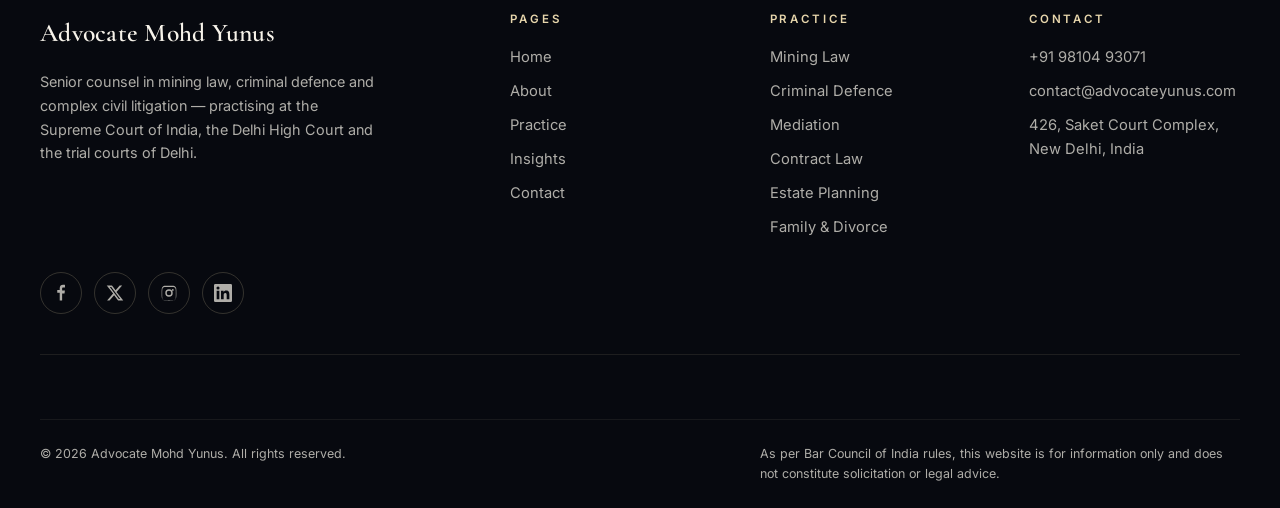
==== commit 3933246d: "Final" ====
--- a/index.html
+++ b/index.html
@@ -246,7 +246,7 @@
 
 <section class="stats" id="experience">
     <div class="container stats__inner">
-        <div class="stats__head" stats-head--center>
+        <div class="stats__head section-head--center">
             <span class="eyebrow">By the Numbers</span>
             <h2 class="section-title section-title--light">A decade of consequential practice.</h2>
         </div>
